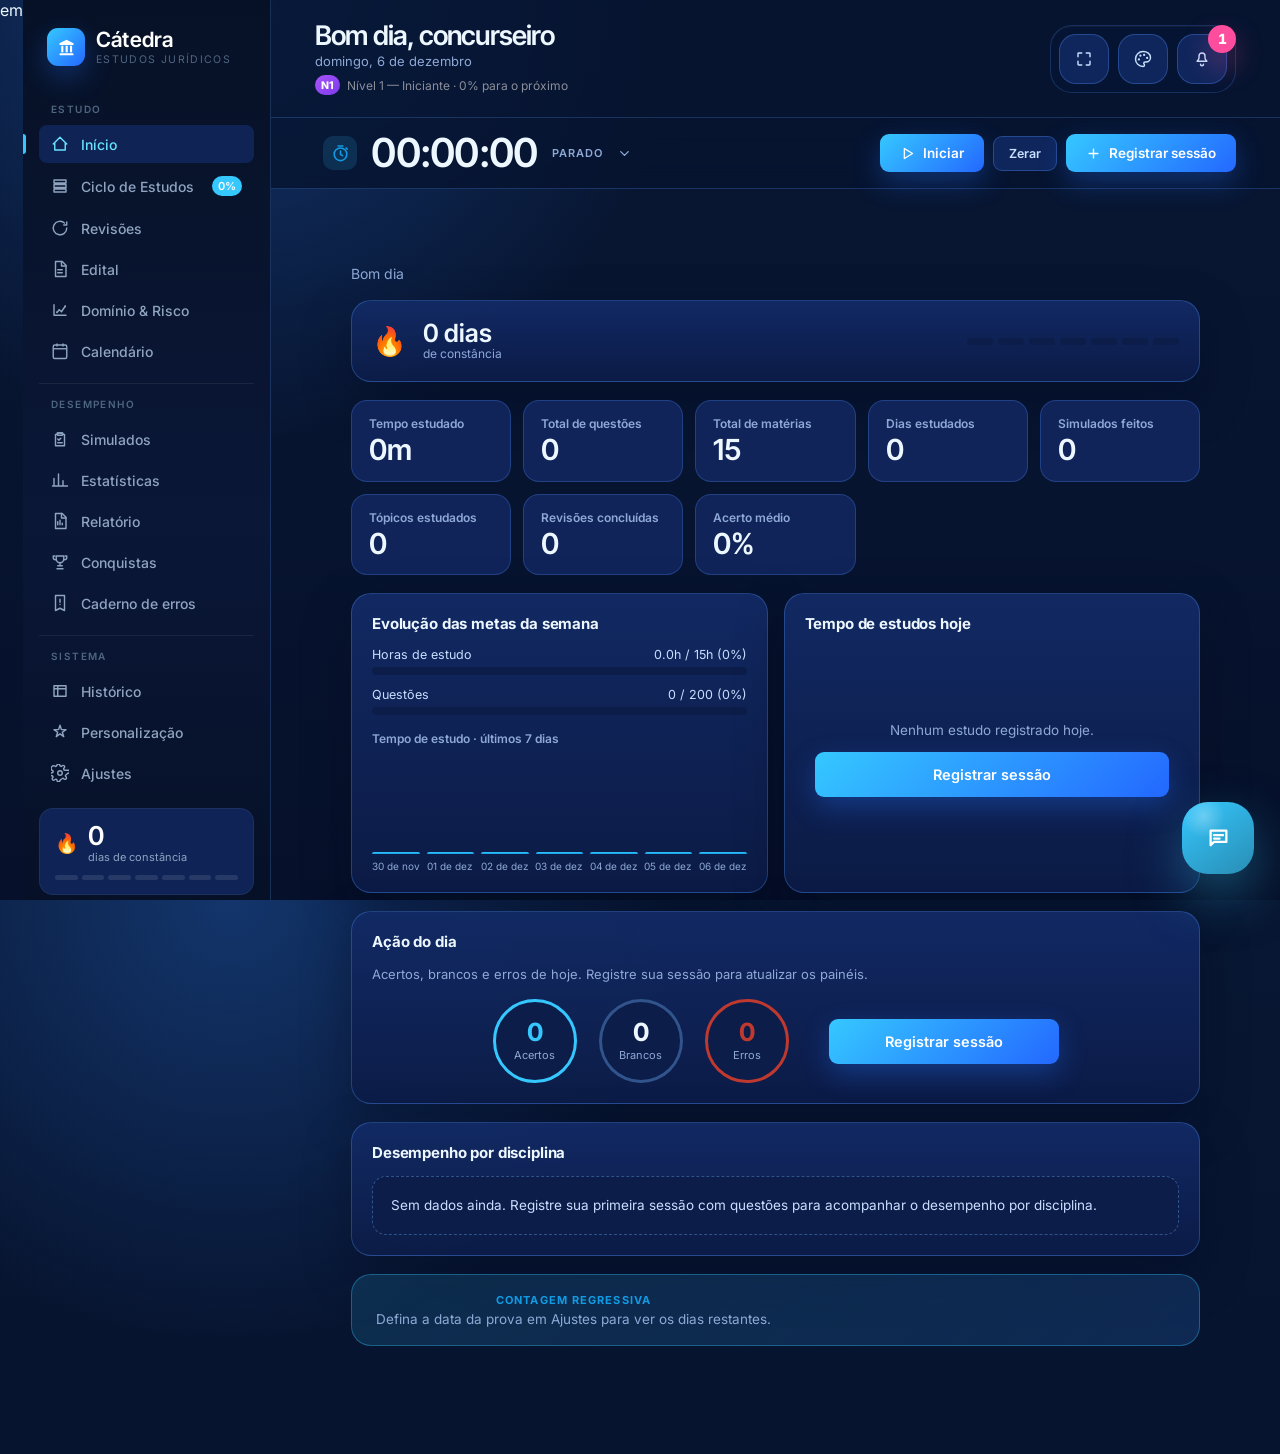
==== Cátedra · Plataforma de Estudos.html @ 549c68e8 "Add files via upload" ====
em<!DOCTYPE html>
<html lang="pt-BR">
<head>
<meta charset="UTF-8">
<meta name="viewport" content="width=device-width, initial-scale=1.0">
<title>Cátedra · Plataforma de Estudos</title>
<link rel="preconnect" href="https://fonts.googleapis.com">
<link rel="preconnect" href="https://fonts.gstatic.com" crossorigin>
<link rel="stylesheet" href="https://fonts.googleapis.com/css2?family=Inter:ital,wght@0,400;0,500;0,600;0,700;1,400&family=Inter+Tight:ital,wght@0,500;0,600;0,700;1,500&display=swap">
  <style>
  /* ===== REDESIGN — paleta esmeralda + sidebar petróleo ===== */
:root{
  --emerald:#0c8a5b; --emerald-d:#0a7049; --emerald-soft:#e6f5ee; --emerald-ring:#bfe6d3;
  --primary:#0c8a5b; --primary-d:#0a7049; --primary-soft:#e6f5ee; --primary-ring:#bfe6d3;
  --accent:#d63384; --accent-soft:#fce4ef;
  --sidebar:#1a2332; --sidebar-2:#1f2c3f; --ink:#1a2332;
  --canvas:#f5f6f3; --surface:#ffffff; --surface-2:#fafaf8;
  --border:#e8e8e2; --border-2:#dcdcd4;
  --text:#14181f; --text-2:#4a5568; --text-3:#718096;
  --on-dark:#e8edf5; --on-dark-2:#8fa4c0; --on-dark-3:#4e6680;
  --sh-sm:0 1px 3px rgba(14,20,30,.06),0 1px 2px rgba(14,20,30,.04);
  --sh-md:0 4px 12px rgba(14,20,30,.07),0 1px 4px rgba(14,20,30,.04);
  --sh-lg:0 8px 30px rgba(14,20,30,.09),0 2px 8px rgba(14,20,30,.05);
  --r:16px; --r-sm:12px; --r-xs:8px;
}
    :root{--emerald:#0c8a5b!important;--emerald-d:#0a7049!important;--emerald-soft:#e6f5ee!important;--emerald-ring:#bfe6d3!important;--sidebar:#1a2332!important;--sidebar-2:#1f2c3f!important;--ink:#1a2332!important;--canvas:#f5f6f3!important;--surface:#ffffff!important;--surface-2:#fafaf8!important;--border:#e8e8e2!important;--border-2:#dcdcd4!important;--text:#14181f!important;--text-2:#4a5568!important;--text-3:#718096!important;--on-dark:#e8edf5!important;--on-dark-2:#8fa4c0!important;--on-dark-3:#4e6680!important;--topbar-bg:rgba(245,246,243,.92)!important;}
body{background:var(--canvas);}
.main{background:var(--canvas);}
.sidebar{background:#1a2332;background-image:radial-gradient(circle at 15% 0%,rgba(12,138,91,.14),transparent 50%);border-right:1px solid rgba(255,255,255,.05);width:252px;}
.topbar{background:rgba(245,246,243,.92);backdrop-filter:blur(16px);border-bottom:1px solid var(--border);padding:18px clamp(20px,3vw,40px);box-shadow:0 1px 0 rgba(0,0,0,.04);}
.greeting h2{font-size:clamp(18px,2.2vw,24px);color:var(--text);letter-spacing:-.02em;}
.greeting p{color:var(--text-3);font-size:12.5px;}
.dash-btn-pri,button[data-open-session],.btn-pri{background:linear-gradient(135deg,#0c8a5b,#0a7049);color:#fff;border:none;box-shadow:0 2px 8px rgba(12,138,91,.30);border-radius:10px;font-weight:600;transition:all .2s;}
.dash-btn-pri:hover,button[data-open-session]:hover{background:linear-gradient(135deg,#0a7049,#086038);box-shadow:0 4px 14px rgba(12,138,91,.40);transform:translateY(-1px);}
.nav-item.active{background:rgba(12,138,91,.18);color:#6ee8b4;}
.nav-item.active::before{background:#0c8a5b;}
.nav-item:hover{background:rgba(12,138,91,.12);color:#6ee8b4;}
.nav-badge{background:#0c8a5b;}
.kpis,.dash-kpis{display:grid;grid-template-columns:repeat(4,1fr);gap:12px;}
.kpi{background:#fff;border:1px solid var(--border);border-radius:14px;padding:18px 18px 16px;box-shadow:var(--sh-sm);transition:box-shadow .2s,transform .2s;position:relative;overflow:hidden;}
.kpi::before{content:'';position:absolute;top:0;left:0;right:0;height:3px;background:linear-gradient(90deg,#0c8a5b,#bfe6d3);border-radius:14px 14px 0 0;}
.kpi:hover{box-shadow:0 6px 20px rgba(14,20,30,.10);transform:translateY(-2px);}
.kpi .kc{color:#0c8a5b;background:#e6f5ee;border-radius:8px;padding:5px;width:30px;height:30px;}
.kpi .kv{font-size:28px;font-weight:700;color:var(--text);font-family:'Inter Tight',serif;line-height:1.1;margin-top:10px;}
.kpi .kl{font-size:11.5px;color:var(--text-3);margin-top:3px;font-weight:500;}
.dash-card{background:#fff;border:1px solid var(--border);border-radius:16px;box-shadow:var(--sh-sm);padding:22px;transition:box-shadow .2s;}
.dash-card:hover{box-shadow:0 4px 16px rgba(14,20,30,.09);}
.dash-h{font-size:14px;font-weight:600;color:var(--text);letter-spacing:-.01em;margin-bottom:14px;}
.dash-streak{background:linear-gradient(135deg,#0c8a5b 0%,#0a7049 100%);border:none;color:#fff;}
.strk-row{color:#fff;align-items:center;}
.strk-n{color:#fff;font-size:26px;font-family:'Inter Tight',serif;font-weight:600;}
.strk-l{color:rgba(255,255,255,.75);font-size:12px;}
.strk-fire{font-size:24px;}
.strk-dots i{background:rgba(255,255,255,.25);height:6px;border-radius:99px;}
.strk-dots i.on{background:#fff;}
.act-circ.ok,.act-circ.ok b{border-color:#0c8a5b;color:#0c8a5b;}
.act-circ.bad,.act-circ.bad b{border-color:#c53030;color:#c53030;}
.act-circ.neu,.act-circ.neu b{border-color:#718096;color:#718096;}
.exam-pill{background:#e6f5ee;color:#0a7049;border:1px solid #bfe6d3;font-weight:600;}
.icon-btn{border-radius:10px;border:1px solid var(--border);transition:all .15s;}
.icon-btn:hover{background:#e6f5ee;border-color:#bfe6d3;color:#0c8a5b;}
.perf-row{padding:12px 0;border-bottom:1px solid #f0f0ec;transition:background .15s;border-radius:8px;}
.perf-row:hover{background:var(--canvas);padding-left:8px;padding-right:8px;}
.perf-risk.ok{color:#0c8a5b;font-weight:600;background:#e6f5ee;padding:3px 8px;border-radius:6px;font-size:12px;}
.perf-risk.bad{color:#c53030;font-weight:600;background:#fff5f5;padding:3px 8px;border-radius:6px;font-size:12px;}
.perf-risk.neu{color:#b7791f;font-weight:600;background:#fffff0;padding:3px 8px;border-radius:6px;font-size:12px;}
.perf-head{font-size:10.5px;letter-spacing:.1em;text-transform:uppercase;color:var(--text-3);font-weight:600;padding:0 0 8px;border-bottom:2px solid var(--border);margin-bottom:4px;}
.dash-countdown{background:linear-gradient(135deg,#e6f5ee,#f0faf4);border:1px solid #bfe6d3;border-radius:16px;padding:20px 24px;}
.cd-days{font-family:'Inter Tight',serif;font-size:40px;font-weight:600;color:#0c8a5b;line-height:1;}
.cd-eyebrow{font-size:10px;letter-spacing:.14em;text-transform:uppercase;color:#0a7049;font-weight:600;}
.cd-lbl{color:var(--text-2);font-size:12px;}
.cd-exam{color:var(--text);font-size:14px;font-weight:600;margin-top:4px;}
.dash-hello h1{display:none;}
.dash-hello p{font-size:13px;color:var(--text-3);margin-bottom:4px;}
.dash-today button,.dash-action button{background:linear-gradient(135deg,#0c8a5b,#0a7049);color:#fff;border:none;border-radius:10px;font-weight:600;box-shadow:0 2px 8px rgba(12,138,91,.28);cursor:pointer;transition:all .2s;}
.dash-today button:hover,.dash-action button:hover{transform:translateY(-1px);box-shadow:0 5px 15px rgba(12,138,91,.38);}
.act-hint{font-size:12.5px;color:var(--text-3);margin-bottom:16px;line-height:1.5;}
.dash-root{display:flex;flex-direction:column;gap:16px;padding:clamp(16px,2.5vw,28px) clamp(16px,3vw,36px) 36px;max-width:1100px;}
.dash-central{display:grid;grid-template-columns:1fr 1fr;gap:16px;}
.brand-mark{background:linear-gradient(145deg,#0c8a5b,#0a7049);box-shadow:0 4px 16px rgba(12,138,91,.40);}
.rev.atrasado{border-left-color:#d97706;}
::selection{background:#bfe6d3;color:#0a7049;}
::-webkit-scrollbar{width:5px;height:5px;}
::-webkit-scrollbar-track{background:transparent;}
::-webkit-scrollbar-thumb{background:#dcdcd4;border-radius:99px;}
::-webkit-scrollbar-thumb:hover{background:#bfe6d3;}
*:focus-visible{outline:2px solid #0c8a5b;outline-offset:2px;}
@media(max-width:720px){.kpis,.dash-kpis{grid-template-columns:repeat(2,1fr);}.dash-central{grid-template-columns:1fr;}}
/* ===== fim do redesign ===== */
    </style>
<style>
  /* fontes carregadas via <link> no <head> (preconnect + display=swap) */
  /* === FIX: contraste de textos secundários (WCAG AA) === */
:root{ --text-3: #6a7079 !important; }
/* === fim do fix === */
  /* === FIX: separadores entre grupos da sidebar === */
.nav-label{
  margin-top: 10px;
  padding-top: 14px;
  border-top: 1px solid rgba(255,255,255,.07);
}
.nav-label:first-child{
  margin-top: 0;
  padding-top: 7px;
  border-top: none;          /* o primeiro grupo não precisa de linha acima */
}
/* === fim do fix === */
  /* === FIX: suavizar tom de "atrasado" (vermelho -> âmbar) === */
.rev.overdue{ border-left-color: var(--amber) !important; }
/* === fim do fix === */
/* === FIX: header responsivo (mobile) === */
@media (max-width: 820px){
  .topbar{ flex-wrap: wrap; gap: 12px; align-items: flex-start; }
  .greeting{ flex: 1 1 auto; min-width: 0; }
}
@media (max-width: 560px){
  .topbar{ padding: 14px 16px; }
  .greeting h2{ font-size: 20px; line-height: 1.15; }
  .greeting p{ font-size: 12px; }
  .topbar-actions{ width: 100%; justify-content: flex-start; gap: 8px; }
  #quick-log{ flex: 1 1 100%; justify-content: center; order: 5; }
}
/* === fim do fix === */
  /* === FIX: cards KPI em telas estreitas === */
@media (max-width: 420px){
  .kpis{ gap: 10px; }
  .kpi{ padding: 14px 14px; }
  .kpi .kv{ font-size: 24px; }            /* número não estoura mais a coluna */
  .kpi .kc{ width: 26px; height: 26px; margin-bottom: 9px; }
}
/* opcional: 1 coluna em telas mínimas, se preferir cards maiores */
@media (max-width: 340px){
  .kpis{ grid-template-columns: 1fr; }
}
/* === fim do fix === */
  /* === FIX: suavizar valores zerados nos cards de resumo === */
  .stat .sv[data-empty="true"], .kpi .kv[data-empty="true"]{ color: var(--text-3); font-weight: 500; }
  /* === fim do fix === */
  :root{
    --ink:#0e1116;
    --sidebar:#11151b;
    --sidebar-2:#171c24;
    --canvas:#f6f7f5;
    --surface:#ffffff;
    --surface-2:#fbfbfa;
    --border:#e9e9e4;
    --border-2:#deded6;
    --text:#16191e;
    --text-2:#5d6470;
    --text-3:#9aa0a8;
    --on-dark:#eef0f2;
    --on-dark-2:#9aa3b0;
    --on-dark-3:#5b6573;
    --emerald:#0c8a5b;
    --emerald-d:#0a7049;
    --emerald-soft:#e6f5ee;
    --emerald-ring:#bfe6d3;
    --brass:#b08433;
    --brass-soft:#f6efe1;
    --amber:#c2790c;
    --amber-soft:#fbf1df;
    --red:#c0392f;
    --red-soft:#fbeceb;
    --purple:#6b4fbb;
    --purple-soft:#efeaf9;
    --topbar-bg:rgba(246,247,245,.82);
    --r:18px;--r-sm:12px;--r-xs:9px;
    --sh-sm:0 1px 2px rgba(16,22,30,.04),0 1px 3px rgba(16,22,30,.05);
    --sh-md:0 2px 6px rgba(16,22,30,.05),0 8px 24px rgba(16,22,30,.06);
    --sh-lg:0 4px 12px rgba(16,22,30,.06),0 18px 48px rgba(16,22,30,.10);
  }
  *{box-sizing:border-box;margin:0;padding:0;}
  html,body{height:100%;}
  body{
    font-family:'Inter',sans-serif;background:var(--canvas);color:var(--text);
    -webkit-font-smoothing:antialiased;text-rendering:optimizeLegibility;
    display:flex;min-height:100vh;transition:background .3s,color .3s;
  }
  .serif{font-family:'Inter Tight',serif;}
  ::selection{background:var(--emerald-ring);}

  /* ====== SIDEBAR ====== */
  .sidebar{
    width:248px;flex-shrink:0;background:var(--sidebar);color:var(--on-dark);
    display:flex;flex-direction:column;padding:22px 16px;position:sticky;top:0;height:100vh;
    background-image:radial-gradient(circle at 20% 0%,rgba(12,138,91,.10),transparent 45%);transition:background .3s;overflow-y:auto;
  }
  .brand{display:flex;align-items:center;gap:11px;padding:6px 8px 22px;}
  .brand-mark{width:38px;height:38px;border-radius:11px;background:linear-gradient(145deg,var(--emerald),var(--emerald-d));
    display:flex;align-items:center;justify-content:center;box-shadow:0 4px 14px rgba(12,138,91,.35);flex-shrink:0;}
  .brand-mark svg{width:21px;height:21px;}
  .brand-txt h1{font-family:'Inter Tight',serif;font-size:21px;font-weight:600;letter-spacing:.01em;line-height:1;color:#fff;}
  .brand-txt p{font-size:10.5px;color:var(--on-dark-3);letter-spacing:.13em;text-transform:uppercase;margin-top:3px;}

  .nav{display:flex;flex-direction:column;gap:3px;margin-top:8px;}
  .nav-label{font-size:10px;letter-spacing:.14em;text-transform:uppercase;color:var(--on-dark-3);padding:14px 12px 7px;font-weight:600;}
  .nav-item{display:flex;align-items:center;gap:12px;padding:10px 12px;border-radius:10px;color:var(--on-dark-2);
    font-size:14px;font-weight:500;cursor:pointer;transition:all .16s;border:none;background:none;font-family:inherit;text-align:left;width:100%;position:relative;}
  .nav-item svg{width:18px;height:18px;stroke-width:1.9;flex-shrink:0;}
  .nav-item:hover{background:var(--sidebar-2);color:var(--on-dark);}
  .nav-item.active{background:var(--sidebar-2);color:#fff;}
  .nav-item.active::before{content:"";position:absolute;left:-16px;top:9px;bottom:9px;width:3px;border-radius:0 3px 3px 0;background:var(--emerald);}
  .nav-badge{margin-left:auto;background:var(--emerald);color:#fff;font-size:11px;font-weight:600;min-width:20px;height:20px;border-radius:99px;display:flex;align-items:center;justify-content:center;padding:0 6px;}

  .side-foot{margin-top:auto;padding-top:16px;}
  .streak-card{background:var(--sidebar-2);border:1px solid rgba(255,255,255,.06);border-radius:14px;padding:14px 15px;}
  .streak-card .row{display:flex;align-items:center;gap:9px;}
  .streak-card .fire{font-size:19px;}
  .streak-card .n{font-family:'Inter Tight',serif;font-size:26px;font-weight:600;line-height:1;color:#fff;}
  .streak-card .lbl{font-size:11px;color:var(--on-dark-2);margin-top:1px;}
  .streak-dots{display:flex;gap:4px;margin-top:11px;}
  .streak-dots i{flex:1;height:5px;border-radius:99px;background:rgba(255,255,255,.10);}
  .streak-dots i.on{background:var(--emerald);}

  /* ====== MAIN ====== */
  .main{flex:1;min-width:0;display:flex;flex-direction:column;}
  .topbar{display:flex;align-items:center;justify-content:space-between;gap:18px;
    padding:22px clamp(20px,3.5vw,44px);position:sticky;top:0;z-index:20;
    background:var(--topbar-bg);backdrop-filter:blur(12px);border-bottom:1px solid var(--border);transition:background .3s;}
  .greeting h2{font-family:'Inter Tight',serif;font-size:clamp(20px,2.6vw,27px);font-weight:600;letter-spacing:-.01em;line-height:1.05;}
  .greeting p{font-size:13px;color:var(--text-3);margin-top:3px;}
  .topbar-actions{display:flex;gap:9px;align-items:center;flex-wrap:wrap;justify-content:flex-end;}
  .exam-pill{font-size:12px;font-weight:600;background:var(--emerald-soft);color:var(--emerald-d);padding:8px 13px;border-radius:99px;border:1px solid var(--emerald-ring);white-space:nowrap;}
  .icon-btn{background:var(--surface);border:1px solid var(--border-2);color:var(--text-2);width:38px;height:38px;border-radius:11px;display:flex;align-items:center;justify-content:center;}
  .icon-btn:hover{color:var(--text);border-color:var(--text-3);}
  .icon-btn svg{width:18px;height:18px;stroke-width:1.9;}
  .menu-btn{display:none;}

  .content{padding:clamp(20px,3.5vw,44px);max-width:1240px;width:100%;}
  .view{display:none;animation:rise .4s cubic-bezier(.2,.7,.3,1);}
  .view.active{display:block;}
  @keyframes rise{from{opacity:0;transform:translateY(10px);}to{opacity:1;transform:none;}}

  /* cards */
  .card{background:var(--surface);border:1px solid var(--border);border-radius:var(--r);padding:22px;box-shadow:var(--sh-sm);transition:background .3s,border-color .3s;}
  .card-h{display:flex;align-items:center;justify-content:space-between;gap:12px;margin-bottom:18px;}
  .card-h h3{font-size:14px;font-weight:600;letter-spacing:-.01em;display:flex;align-items:center;gap:9px;}
  .card-h .ico{width:26px;height:26px;border-radius:8px;background:var(--emerald-soft);color:var(--emerald-d);display:flex;align-items:center;justify-content:center;flex-shrink:0;}
  .card-h .ico svg{width:15px;height:15px;stroke-width:2;}
  .card-h .hint{font-size:12px;color:var(--text-3);}

  .grid{display:grid;gap:16px;}
  .g-hero{grid-template-columns:1.15fr .85fr;}
  .g-2{grid-template-columns:1fr 1fr;}
  .g-3{grid-template-columns:repeat(3,1fr);}
  @media(max-width:880px){.g-hero,.g-2,.g-3{grid-template-columns:1fr;}}

  /* hero stat strip */
  .kpis{display:grid;grid-template-columns:repeat(4,1fr);gap:13px;margin-bottom:16px;}
  @media(max-width:760px){.kpis{grid-template-columns:1fr 1fr;}}
  .kpi{background:var(--surface);border:1px solid var(--border);border-radius:var(--r);padding:18px 19px;box-shadow:var(--sh-sm);position:relative;overflow:hidden;transition:background .3s,border-color .3s;}
  .kpi::after{content:"";position:absolute;right:-22px;top:-22px;width:70px;height:70px;border-radius:50%;background:var(--accent-bg,var(--emerald-soft));opacity:.5;}
  .kpi .kc{width:30px;height:30px;border-radius:9px;display:flex;align-items:center;justify-content:center;margin-bottom:12px;position:relative;z-index:1;}
  .kpi .kc svg{width:16px;height:16px;stroke-width:2;}
  .kpi .kv{font-family:'Inter Tight',serif;font-size:30px;font-weight:600;letter-spacing:-.01em;line-height:1;position:relative;z-index:1;}
  .kpi .kl{font-size:12.5px;color:var(--text-3);margin-top:6px;position:relative;z-index:1;}

  /* countdown */
  .countdown{display:flex;align-items:center;gap:20px;}
  .cd-num{font-family:'Inter Tight',serif;font-size:58px;font-weight:600;line-height:1;letter-spacing:-.02em;color:var(--emerald-d);}
  .cd-meta .l{font-size:11px;text-transform:uppercase;letter-spacing:.08em;color:var(--text-3);}
  .cd-meta .n2{font-size:17px;font-weight:600;margin-top:3px;}
  .cd-meta .d2{font-size:12.5px;color:var(--text-3);margin-top:2px;}

  /* weekly goals */
  .goal{margin-bottom:17px;}
  .goal:last-child{margin-bottom:2px;}
  .goal .gh{display:flex;justify-content:space-between;align-items:baseline;font-size:12.5px;margin-bottom:8px;}
  .goal .gh .gl{color:var(--text-2);font-weight:600;}
  .goal .gh .gv{color:var(--text-3);font-variant-numeric:tabular-nums;}
  .goal .gbar{height:10px;border-radius:99px;background:var(--surface-2);border:1px solid var(--border);overflow:hidden;}
  .goal .gbar i{display:block;height:100%;border-radius:99px;transition:width .6s cubic-bezier(.3,.8,.3,1);}

  /* heatmap */
  .heatmap{display:flex;flex-wrap:wrap;gap:4px;}
  .heatmap i{width:14px;height:14px;border-radius:3px;border:1px solid var(--border);display:block;}
  .heat-legend{display:flex;align-items:center;gap:6px;justify-content:flex-end;margin-top:13px;font-size:11px;color:var(--text-3);}
  .heat-legend i{width:12px;height:12px;border-radius:3px;border:1px solid var(--border);display:inline-block;}

  /* progress ring */
  .ring-card{display:flex;flex-direction:column;align-items:center;justify-content:center;text-align:center;}
  .ring-wrap{position:relative;width:168px;height:168px;margin:6px 0 4px;}
  .ring-wrap svg{transform:rotate(-90deg);}
  .ring-bg{stroke:var(--border-2);}
  .ring-fg{stroke:url(#ringgrad);stroke-linecap:round;transition:stroke-dashoffset .7s cubic-bezier(.3,.8,.3,1);}
  .ring-mid{position:absolute;inset:0;display:flex;flex-direction:column;align-items:center;justify-content:center;}
  .ring-mid .big{font-family:'Inter Tight',serif;font-size:42px;font-weight:600;line-height:1;letter-spacing:-.02em;}
  .ring-mid .sm{font-size:11.5px;color:var(--text-3);text-transform:uppercase;letter-spacing:.08em;margin-top:4px;}
  .ring-cap{font-size:13px;color:var(--text-2);margin-top:4px;}
  .ring-cap b{color:var(--emerald-d);font-weight:600;}

  /* mini blocks (dashboard) */
  .mini-blk{display:flex;align-items:center;gap:11px;padding:10px 0;border-bottom:1px solid var(--border);}
  .mini-blk:last-child{border-bottom:none;}
  .mini-dot{width:22px;height:22px;border-radius:7px;border:1.6px solid var(--border-2);flex-shrink:0;display:flex;align-items:center;justify-content:center;cursor:pointer;transition:all .16s;}
  .mini-dot.on{background:var(--emerald);border-color:var(--emerald);}
  .mini-dot svg{width:11px;height:11px;stroke:#fff;stroke-width:3;fill:none;stroke-dasharray:18;stroke-dashoffset:18;transition:stroke-dashoffset .25s;}
  .mini-dot.on svg{stroke-dashoffset:0;}
  .mini-tx{flex:1;min-width:0;}
  .mini-tx .t{font-size:13.5px;font-weight:600;}
  .mini-blk.on .mini-tx .t{color:var(--text-3);text-decoration:line-through;}
  .mini-tx .s{font-size:11.5px;color:var(--text-3);}
  .mini-tag{font-size:10px;font-weight:600;color:var(--text-3);background:var(--surface-2);border:1px solid var(--border);padding:2px 8px;border-radius:99px;flex-shrink:0;}

  /* week selector */
  .week{display:flex;gap:7px;margin-bottom:18px;}
  .day{flex:1;border:1px solid var(--border);background:var(--surface);border-radius:var(--r-sm);padding:13px 6px 10px;cursor:pointer;transition:all .18s;text-align:center;position:relative;box-shadow:var(--sh-sm);}
  .day:hover{border-color:var(--border-2);transform:translateY(-2px);box-shadow:var(--sh-md);}
  .day.active{background:var(--ink);border-color:var(--ink);box-shadow:var(--sh-md);}
  .day.active .dn{color:#fff;}.day.active .dd{color:rgba(255,255,255,.55);}
  .dn{font-size:13px;font-weight:700;}
  .dd{font-size:10px;color:var(--text-3);margin-top:2px;font-weight:500;}
  .dbar{height:3px;border-radius:99px;background:var(--border);margin-top:9px;overflow:hidden;}
  .dbar i{display:block;height:100%;width:0;background:var(--emerald);transition:width .5s;}
  .day.active .dbar{background:rgba(255,255,255,.2);}
  .day.done::after{content:"";position:absolute;top:8px;right:8px;width:6px;height:6px;border-radius:99px;background:var(--emerald);}

  /* full blocks */
  .blk{display:flex;align-items:center;gap:14px;background:var(--surface);border:1px solid var(--border);border-radius:var(--r-sm);padding:15px 18px;margin-bottom:9px;cursor:pointer;transition:all .18s;box-shadow:var(--sh-sm);}
  .blk:hover{border-color:var(--border-2);transform:translateX(3px);}
  .blk.on{background:var(--emerald-soft);border-color:var(--emerald-ring);}
  .blk.feat{border-color:var(--emerald);box-shadow:0 0 0 1px var(--emerald),var(--sh-sm);}
  .blk.feat.on{box-shadow:var(--sh-sm);border-color:var(--emerald-ring);}
  .cbox{flex-shrink:0;width:24px;height:24px;border-radius:8px;border:1.7px solid var(--border-2);background:var(--canvas);display:flex;align-items:center;justify-content:center;transition:all .18s;}
  .blk.on .cbox{background:var(--emerald);border-color:var(--emerald);}
  .cbox svg{width:13px;height:13px;stroke:#fff;stroke-width:3;fill:none;stroke-linecap:round;stroke-linejoin:round;stroke-dasharray:18;stroke-dashoffset:18;transition:stroke-dashoffset .25s;}
  .blk.on .cbox svg{stroke-dashoffset:0;}
  .blk-m{flex:1;min-width:0;}
  .blk-top{display:flex;align-items:center;gap:8px;}
  .blk-tag{font-size:10.5px;font-weight:600;color:var(--text-3);letter-spacing:.02em;}
  .blk-badge{font-size:9.5px;font-weight:700;color:var(--emerald-d);background:var(--emerald-soft);padding:2px 7px;border-radius:6px;letter-spacing:.03em;text-transform:uppercase;}
  .blk-t{font-size:15px;font-weight:600;letter-spacing:-.01em;margin-top:2px;}
  .blk.on .blk-t{color:var(--emerald-d);}
  .blk-d{font-size:12.5px;color:var(--text-3);margin-top:1px;}

  .sec-label{display:flex;align-items:center;gap:11px;margin:22px 2px 13px;}
  .sec-label span{font-size:11px;font-weight:700;color:var(--text-3);text-transform:uppercase;letter-spacing:.1em;}
  .sec-label .rule{flex:1;height:1px;background:var(--border);}

  /* timer */
  .timer-display{font-family:'Inter Tight',serif;font-size:clamp(48px,8vw,76px);font-weight:500;letter-spacing:-.02em;line-height:1;font-variant-numeric:tabular-nums;text-align:center;margin:8px 0 4px;}
  .timer-state{text-align:center;font-size:12px;color:var(--text-3);text-transform:uppercase;letter-spacing:.1em;margin-bottom:22px;}
  .timer-btns{display:flex;gap:10px;justify-content:center;}

  /* form */
  .form-grid{display:grid;grid-template-columns:1fr 1fr;gap:13px;}
  @media(max-width:560px){.form-grid{grid-template-columns:1fr;}}
  .field label{display:block;font-size:11px;font-weight:600;color:var(--text-3);margin-bottom:6px;text-transform:uppercase;letter-spacing:.05em;}
  .field input,.field select{width:100%;font-family:inherit;font-size:14px;color:var(--text);background:var(--surface-2);border:1px solid var(--border-2);border-radius:10px;padding:11px 13px;transition:all .16s;}
  .field input:focus,.field select:focus{outline:none;border-color:var(--emerald);background:var(--surface);box-shadow:0 0 0 3px var(--emerald-soft);}

  /* buttons */
  button{font-family:inherit;cursor:pointer;transition:all .16s;font-weight:600;}
  .btn{background:var(--emerald);color:#fff;border:none;padding:11px 20px;border-radius:11px;font-size:13.5px;box-shadow:0 2px 8px rgba(12,138,91,.25);display:inline-flex;align-items:center;gap:8px;}
  .btn:hover{background:var(--emerald-d);transform:translateY(-1px);box-shadow:0 4px 14px rgba(12,138,91,.32);}
  .btn:disabled{background:var(--border-2);color:var(--text-3);cursor:not-allowed;box-shadow:none;transform:none;}
  .btn svg{width:15px;height:15px;stroke-width:2.2;}
  .btn-ghost{background:var(--surface);color:var(--text-2);border:1px solid var(--border-2);padding:11px 18px;border-radius:11px;font-size:13.5px;}
  .btn-ghost:hover{color:var(--text);border-color:var(--text-3);background:var(--surface-2);}
  .btn-dark{background:var(--ink);color:#fff;border:none;padding:11px 20px;border-radius:11px;font-size:13.5px;}
  .btn-dark:hover{transform:translateY(-1px);box-shadow:var(--sh-md);}
  .btn-sm{padding:9px 15px;font-size:12.5px;}

  /* revisions */
  .rev{display:flex;align-items:center;gap:14px;background:var(--surface);border:1px solid var(--border);border-radius:var(--r-sm);padding:14px 17px;margin-bottom:9px;box-shadow:var(--sh-sm);transition:all .16s;}
  .rev.overdue{border-left:3px solid var(--red);}
  .rev.today{border-left:3px solid var(--amber);}
  .rev.done{opacity:.45;}
  .rev-m{flex:1;min-width:0;}
  .rev-t{font-size:14px;font-weight:600;}
  .rev-s{font-size:12px;color:var(--text-3);margin-top:1px;}
  .chip{font-size:10px;font-weight:700;padding:3px 9px;border-radius:99px;flex-shrink:0;text-transform:uppercase;letter-spacing:.04em;}
  .chip.red{background:var(--red-soft);color:var(--red);}
  .chip.amber{background:var(--amber-soft);color:var(--amber);}
  .chip.gray{background:var(--surface-2);color:var(--text-3);border:1px solid var(--border);}
  .rev .do{background:var(--emerald);color:#fff;border:none;border-radius:9px;padding:8px 14px;font-size:12.5px;flex-shrink:0;}
  .rev .do:hover{background:var(--emerald-d);}

  /* charts */
  .barrow{display:flex;align-items:center;gap:12px;margin-bottom:11px;}
  .barrow .bl{font-size:12.5px;color:var(--text-2);width:135px;flex-shrink:0;white-space:nowrap;overflow:hidden;text-overflow:ellipsis;}
  .barrow .bt{flex:1;height:24px;background:var(--surface-2);border-radius:7px;overflow:hidden;border:1px solid var(--border);}
  .barrow .bt i{display:block;height:100%;border-radius:7px;transition:width .6s cubic-bezier(.3,.8,.3,1);}
  .barrow .bv{font-size:12.5px;font-weight:600;color:var(--text-2);width:58px;text-align:right;flex-shrink:0;font-variant-numeric:tabular-nums;}
  .area-chart{width:100%;height:170px;}

  /* table */
  .htable{width:100%;border-collapse:collapse;font-size:13px;}
  .htable th{text-align:left;font-size:10.5px;font-weight:600;color:var(--text-3);text-transform:uppercase;letter-spacing:.05em;padding:10px 12px;border-bottom:1px solid var(--border-2);}
  .htable td{padding:12px;border-bottom:1px solid var(--border);color:var(--text-2);}
  .htable tr:hover td{background:var(--surface-2);}
  .htable .del{color:var(--red);cursor:pointer;font-weight:600;font-size:12px;border:none;background:none;}
  .htable .num{font-variant-numeric:tabular-nums;}
  .htable .muted td{opacity:.5;}
  .pill-cat{font-size:11px;font-weight:600;padding:2px 9px;border-radius:99px;}

  /* edit mode */
  .edit-row{display:flex;align-items:center;gap:11px;background:var(--surface);border:1px dashed var(--border-2);border-radius:var(--r-sm);padding:11px 14px;margin-bottom:9px;animation:rise .25s ease;}
  .edit-row .ef{flex:1;display:flex;flex-direction:column;gap:6px;min-width:0;}
  .edit-row input{font-family:inherit;border:1px solid transparent;background:var(--surface-2);border-radius:8px;padding:8px 10px;font-size:14px;color:var(--text);transition:all .15s;width:100%;}
  .edit-row input:focus{outline:none;border-color:var(--emerald);background:var(--surface);box-shadow:0 0 0 3px var(--emerald-soft);}
  .edit-row .et{font-weight:600;}
  .edit-row .ed{font-size:12.5px;color:var(--text-2);}
  .edit-row .grip{color:var(--text-3);flex-shrink:0;font-size:15px;cursor:default;}
  .rm-blk{flex-shrink:0;width:32px;height:32px;border-radius:8px;border:1px solid var(--border-2);background:var(--surface);color:var(--red);font-size:14px;display:flex;align-items:center;justify-content:center;}
  .rm-blk:hover{background:var(--red-soft);border-color:var(--red);}
  .add-blk{width:100%;border:1px dashed var(--border-2);background:var(--surface-2);color:var(--text-2);border-radius:var(--r-sm);padding:12px;font-size:13px;margin-bottom:9px;transition:all .15s;display:flex;align-items:center;justify-content:center;gap:7px;}
  .add-blk:hover{border-color:var(--emerald);color:var(--emerald-d);background:var(--emerald-soft);}
  .btn-ghost.editing{border-color:var(--emerald);color:var(--emerald-d);background:var(--emerald-soft);}
  .edit-note{font-size:12px;color:var(--text-3);margin:2px 2px 12px;display:flex;align-items:center;gap:7px;}

  /* fila rotativa */
  .q-item{display:flex;align-items:center;gap:12px;background:var(--surface-2);border:1px dashed var(--border-2);border-radius:var(--r-sm);padding:10px 15px;margin-bottom:7px;opacity:.88;transition:all .18s;animation:rise .25s ease;}
  .q-item.next{border-style:solid;border-color:var(--emerald);background:var(--emerald-soft);opacity:1;}
  .q-num{width:22px;height:22px;border-radius:50%;background:var(--surface);border:1px solid var(--border-2);font-size:11px;font-weight:700;color:var(--text-3);display:flex;align-items:center;justify-content:center;flex-shrink:0;}
  .q-item.next .q-num{background:var(--emerald);color:#fff;border-color:var(--emerald);}
  .q-tx{min-width:0;flex:1;}
  .q-tx .t{font-size:13.5px;font-weight:600;color:var(--text);}
  .q-tx .s{font-size:11px;color:var(--text-3);margin-top:1px;}
  .q-chip{flex-shrink:0;font-size:9.5px;font-weight:700;text-transform:uppercase;letter-spacing:.04em;color:var(--emerald-d);background:var(--surface);border:1px solid var(--emerald);padding:2px 8px;border-radius:99px;}
  .q-mv{flex-shrink:0;width:26px;height:26px;border-radius:7px;border:1px solid var(--border-2);background:var(--surface);color:var(--text-2);font-size:12px;display:flex;align-items:center;justify-content:center;cursor:pointer;}
  .q-mv:hover{border-color:var(--emerald);color:var(--emerald-d);}
  .dt-item{display:flex;align-items:center;gap:11px;padding:8px 4px;border-bottom:1px solid var(--border);font-size:13px;color:var(--text-3);}
  .dt-item:last-child{border-bottom:none;}
  .dt-item .t{text-decoration:line-through;flex:1;min-width:0;}
  .dt-undo{flex-shrink:0;font-size:11px;font-weight:600;color:var(--text-2);background:var(--surface-2);border:1px solid var(--border-2);border-radius:7px;padding:3px 9px;cursor:pointer;}
  .dt-undo:hover{border-color:var(--amber);color:var(--amber);}
  .rot-toggle{flex-shrink:0;font-size:10px;font-weight:700;letter-spacing:.03em;border-radius:7px;padding:5px 8px;border:1px solid var(--border-2);background:var(--surface);color:var(--text-3);cursor:pointer;}
  .rot-toggle.on{border-color:var(--emerald);color:var(--emerald-d);background:var(--emerald-soft);}
  .blk.rot-out{opacity:0;transform:translateX(26px);transition:all .45s ease;}
  /* subchecks por tarefa */
  .blk-subs{margin-top:9px;display:flex;flex-direction:column;gap:3px;}
  .sub-chk{display:flex;align-items:center;gap:8px;font-size:12.5px;color:var(--text-2);cursor:pointer;padding:2px 0;}
  .sub-chk input{accent-color:var(--emerald);width:14px;height:14px;cursor:pointer;flex-shrink:0;margin:0;}
  .sub-chk.on span{text-decoration:line-through;color:var(--text-3);}
  .blk-sub-prog{font-size:10px;font-weight:700;color:var(--text-3);text-transform:uppercase;letter-spacing:.06em;margin-top:3px;}
  /* anotação por tarefa */
  .blk-extra{margin-top:8px;display:flex;gap:7px;align-items:center;}
  .blk-note-btn{font-size:11px;font-weight:600;color:var(--text-3);background:var(--surface-2);border:1px solid var(--border-2);border-radius:7px;padding:4px 9px;cursor:pointer;}
  .blk-note-btn.has{color:var(--emerald-d);border-color:var(--emerald);background:var(--emerald-soft);}
  .blk-note{margin-top:8px;}
  .blk-note textarea{width:100%;min-height:62px;font-family:inherit;font-size:12.5px;color:var(--text);background:var(--surface-2);border:1px solid var(--border-2);border-radius:9px;padding:9px 10px;resize:vertical;}
  .blk-note textarea:focus{outline:none;border-color:var(--emerald);box-shadow:0 0 0 3px var(--emerald-soft);}
  .blk-note-actions{display:flex;gap:7px;flex-wrap:wrap;margin-top:7px;}
  .blk-note-actions button{font-size:11px;font-weight:600;border-radius:7px;padding:5px 10px;border:1px solid var(--border-2);background:var(--surface);color:var(--text-2);cursor:pointer;}
  .blk-note-actions button:hover{border-color:var(--emerald);color:var(--emerald-d);}
  .edit-row input.inv{border-color:var(--red)!important;box-shadow:0 0 0 3px var(--red-soft)!important;}
  /* cadastro inteligente */
  .atv-days{display:flex;gap:6px;flex-wrap:wrap;}
  .day-tgl{width:44px;padding:7px 0;border-radius:8px;border:1px solid var(--border-2);background:var(--surface);color:var(--text-2);font-size:11.5px;font-weight:600;cursor:pointer;text-align:center;}
  .day-tgl.on{border-color:var(--emerald);background:var(--emerald-soft);color:var(--emerald-d);}
  .blk-badge.pri-high{color:var(--red);background:var(--red-soft);}
  .blk-badge.pri-medium{color:var(--amber);background:var(--amber-soft);}
  .blk-badge.pri-low{color:var(--text-3);background:var(--surface-2);}
  .field select,.field textarea{width:100%;font-family:inherit;font-size:13.5px;color:var(--text);background:var(--surface-2);border:1px solid var(--border-2);border-radius:8px;padding:9px 10px;}
  /* ===== layout Fase 1 · "Hoje" ===== */
  .hoje-head{display:flex;align-items:flex-end;justify-content:space-between;gap:20px;margin-bottom:18px;flex-wrap:wrap;}
  .hoje-title{font-size:30px;font-weight:700;letter-spacing:-.03em;line-height:1;}
  .hoje-date{font-size:13px;color:var(--text-3);margin-top:5px;text-transform:capitalize;}
  .hoje-prog{flex:1;max-width:320px;min-width:200px;}
  .hoje-count{font-size:13px;font-weight:600;color:var(--text-2);margin-bottom:6px;text-align:right;}
  .hoje-bar{height:7px;border-radius:99px;background:var(--surface-2);border:1px solid var(--border);overflow:hidden;}
  .hoje-bar i{display:block;height:100%;background:var(--emerald);border-radius:99px;transition:width .35s ease;}
  .hoje-pct{display:block;text-align:right;margin-top:5px;}
  .cycle-now{position:relative;margin-bottom:4px;}
  .cycle-now-tag{position:absolute;top:-8px;left:14px;z-index:1;font-size:9.5px;font-weight:800;letter-spacing:.09em;color:#fff;background:var(--emerald);padding:2px 9px;border-radius:99px;}
  .cycle-now .blk{border:1.5px solid var(--emerald)!important;padding-top:20px;}
  .cycle-next{display:flex;align-items:center;gap:10px;padding:10px 15px;margin-bottom:10px;border:1px dashed var(--border-2);border-radius:var(--r-sm);background:var(--surface-2);}
  .cycle-next .nx-lab{font-size:9.5px;font-weight:800;letter-spacing:.09em;text-transform:uppercase;color:var(--text-3);flex-shrink:0;}
  .cycle-next .nx-t{font-size:13px;font-weight:600;color:var(--text-2);min-width:0;}
  .cycle-done-btn{width:100%;justify-content:center;padding:13px!important;font-size:14px!important;margin-bottom:12px;}
  .q-details{margin-bottom:10px;}
  .q-details summary{cursor:pointer;font-size:12px;font-weight:700;color:var(--text-3);text-transform:uppercase;letter-spacing:.07em;padding:8px 2px;list-style:none;}
  .q-details summary::before{content:'▸ ';}
  .q-details[open] summary::before{content:'▾ ';}
  /* fase 2 · edital verticalizado */
  .cfg-tgl{display:flex;align-items:center;gap:8px;font-size:13px;font-weight:600;color:var(--text-2);cursor:pointer;}
  .cfg-tgl input{accent-color:var(--emerald);width:15px;height:15px;cursor:pointer;}
  .st-chip{flex-shrink:0;font-size:10px;font-weight:700;text-transform:uppercase;letter-spacing:.04em;border:none;border-radius:99px;padding:3px 10px;cursor:pointer;}
  .ted{flex-shrink:0;border:none;background:none;cursor:pointer;font-size:13px;opacity:.55;}
  .ted:hover{opacity:1;}
  .topic-edit-panel{flex-basis:100%;display:flex;gap:8px;flex-wrap:wrap;padding:8px 0 4px 26px;}
  .topic-edit-panel input{flex:1;min-width:180px;border:1px solid var(--border-2);border-radius:7px;padding:6px 9px;font-size:12.5px;background:var(--surface-2);color:var(--text);font-family:inherit;}
  .blk-edmeta{margin-top:6px;font-size:11.5px;color:var(--text-3);display:flex;align-items:center;gap:5px;flex-wrap:wrap;}
  .blk-edmeta b{color:var(--text-2);font-weight:600;}
  .empty{text-align:center;padding:34px;color:var(--text-3);font-size:13px;}
  .tip{display:flex;gap:13px;background:linear-gradient(135deg,var(--emerald-soft),var(--surface-2));border:1px solid var(--emerald-ring);border-radius:var(--r-sm);padding:16px 18px;margin-top:16px;}
  .tip .d{width:5px;border-radius:99px;background:var(--emerald);flex-shrink:0;}
  .tip p{font-size:13px;color:var(--text-2);line-height:1.55;}
  .tip b{color:var(--text);font-weight:600;}

  /* theme picker */
  .theme-grid{display:grid;grid-template-columns:repeat(auto-fill,minmax(150px,1fr));gap:12px;}
  @media(max-width:520px){.theme-grid{grid-template-columns:1fr 1fr;}}
  .theme-card{border:1.5px solid var(--border-2);border-radius:var(--r-sm);padding:14px;cursor:pointer;transition:all .16s;background:var(--surface);text-align:left;font-family:inherit;}
  .theme-card:hover{border-color:var(--text-3);transform:translateY(-2px);}
  .theme-card.sel{border-color:var(--emerald);box-shadow:0 0 0 3px var(--emerald-soft);}
  .theme-sw{display:flex;gap:6px;margin-bottom:10px;}
  .theme-sw i{width:30px;height:30px;border-radius:8px;border:1px solid rgba(0,0,0,.10);}
  .theme-card .tn{font-size:13.5px;font-weight:600;color:var(--text);display:flex;align-items:center;gap:7px;}
  .theme-card .td{font-size:11.5px;color:var(--text-3);margin-top:2px;}
  .theme-card .selmark{margin-left:auto;color:var(--emerald);font-size:13px;}

  /* abas do edital por matéria */
  .ed-tabs{display:flex;gap:8px;flex-wrap:wrap;margin:0 0 16px;}
  .ed-tab{display:flex;align-items:center;gap:8px;border:1px solid var(--border-2);background:var(--surface);color:var(--text-2);border-radius:999px;padding:9px 13px;font-size:12.5px;box-shadow:var(--sh-sm);}
  .ed-tab:hover{color:var(--text);border-color:var(--text-3);background:var(--surface-2);transform:translateY(-1px);}
  .ed-tab.active{background:var(--ink);border-color:var(--ink);color:#fff;}
  .ed-tab-dot{width:9px;height:9px;border-radius:3px;flex-shrink:0;background:var(--emerald);}
  .ed-tab-count{font-size:10.5px;font-weight:700;background:var(--surface-2);border:1px solid var(--border);color:var(--text-3);padding:2px 7px;border-radius:99px;}
  .ed-tab.active .ed-tab-count{background:rgba(255,255,255,.13);border-color:rgba(255,255,255,.18);color:rgba(255,255,255,.82);}
  .ed-tab-panel{animation:rise .25s cubic-bezier(.2,.7,.3,1);}
  @media(max-width:560px){
    .ed-tabs{gap:6px;}
    .ed-tab{width:100%;justify-content:flex-start;}
    .ed-tab-count{margin-left:auto;}
  }
  /* edital */
  .field textarea{width:100%;font-family:inherit;font-size:14px;color:var(--text);background:var(--surface-2);border:1px solid var(--border-2);border-radius:10px;padding:11px 13px;transition:all .16s;resize:vertical;line-height:1.5;}
  .field textarea:focus{outline:none;border-color:var(--emerald);background:var(--surface);box-shadow:0 0 0 3px var(--emerald-soft);}
  .topic{display:flex;align-items:center;gap:11px;padding:10px 0;border-bottom:1px solid var(--border);}
  .topic:last-child{border-bottom:none;}
  .tdot{width:22px;height:22px;border-radius:7px;border:1.6px solid var(--border-2);flex-shrink:0;display:flex;align-items:center;justify-content:center;cursor:pointer;transition:all .16s;}
  .tdot.on{background:var(--emerald);border-color:var(--emerald);}
  .tdot svg{width:11px;height:11px;stroke:#fff;stroke-width:3;fill:none;stroke-dasharray:18;stroke-dashoffset:18;transition:stroke-dashoffset .25s;}
  .tdot.on svg{stroke-dashoffset:0;}
  .topic .tt{flex:1;min-width:0;font-size:13.5px;font-weight:500;}
  .topic.on .tt{color:var(--text-3);text-decoration:line-through;}
  .topic .trm{flex-shrink:0;width:28px;height:28px;border-radius:7px;border:1px solid transparent;background:none;color:var(--text-3);font-size:13px;opacity:0;transition:all .15s;}
  .topic:hover .trm{opacity:1;}
  .topic .trm:hover{color:var(--red);background:var(--red-soft);}

  /* resumo geral + relatório */
  .stat-grid{display:grid;grid-template-columns:repeat(4,1fr);gap:1px;background:var(--border);border-radius:var(--r-sm);overflow:hidden;border:1px solid var(--border);}
  @media(max-width:760px){.stat-grid{grid-template-columns:repeat(2,1fr);}}
  .stat{background:var(--surface);padding:15px 16px;}
  .stat .sv{font-family:'Inter Tight',serif;font-size:23px;font-weight:600;line-height:1;letter-spacing:-.01em;}
  .stat .sl{font-size:11.5px;color:var(--text-3);margin-top:6px;}
  .today-clock{display:flex;align-items:center;gap:14px;background:linear-gradient(135deg,var(--emerald-soft),var(--surface-2));border:1px solid var(--emerald-ring);border-radius:var(--r-sm);padding:14px 18px;margin-top:16px;}
  .today-clock svg{width:24px;height:24px;stroke:var(--emerald-d);stroke-width:1.9;fill:none;flex-shrink:0;}
  .today-clock .tcn{font-family:'Inter Tight',serif;font-size:30px;font-weight:600;color:var(--emerald-d);font-variant-numeric:tabular-nums;line-height:1;}
  .today-clock .tcl{font-size:12.5px;color:var(--text-2);margin-top:2px;}
  .hist-filter select{font-family:inherit;font-size:12.5px;color:var(--text);background:var(--surface-2);border:1px solid var(--border-2);border-radius:8px;padding:6px 10px;}
  .htable td.note{color:var(--text-3);font-size:12px;max-width:200px;white-space:normal;}

  /* tabelas editáveis (planejamento) */
  .htable input.ti,.htable select.ts{font-family:inherit;font-size:12.5px;color:var(--text);background:var(--surface-2);border:1px solid var(--border-2);border-radius:7px;padding:5px 7px;width:64px;}
  .htable select.ts{width:auto;max-width:160px;}
  .htable input.ti:focus,.htable select.ts:focus{outline:none;border-color:var(--emerald);background:var(--surface);box-shadow:0 0 0 2px var(--emerald-soft);}
  .htable .del{white-space:nowrap;}

  /* disciplinas + polimento */
  .disc-row{display:flex;align-items:center;gap:10px;padding:8px 0;border-bottom:1px solid var(--border);}
  .disc-row:last-child{border-bottom:none;}
  .disc-row .disc-color{width:36px;height:30px;border:1px solid var(--border-2);border-radius:8px;background:none;cursor:pointer;padding:2px;flex-shrink:0;}
  .disc-row .disc-name{flex:1;min-width:0;font-size:14px;font-weight:500;color:var(--text);}
  .ddot{display:inline-block;width:9px;height:9px;border-radius:3px;margin-right:8px;vertical-align:middle;}
  .kpi{transition:transform .18s,box-shadow .18s;}
  .kpi:hover{transform:translateY(-3px);box-shadow:var(--sh-lg);}
  .card{transition:background .3s,border-color .3s,box-shadow .2s;}
  .blk-badge{transition:all .15s;}

  /* modo foco + impressão */
  #focus-mode{position:fixed;inset:0;z-index:200;background:radial-gradient(circle at 50% 28%,#16202b,#0a0e14 72%);color:#eef0f2;display:none;align-items:center;justify-content:center;text-align:center;}
  #focus-mode.on{display:flex;}
  .fm-exit{position:absolute;top:22px;right:22px;background:rgba(255,255,255,.08);border:1px solid rgba(255,255,255,.16);color:#cdd3da;padding:9px 16px;border-radius:99px;font-size:13px;}
  .fm-exit:hover{background:rgba(255,255,255,.16);}
  .fm-inner{max-width:680px;width:90%;padding:20px;}
  .fm-label{font-size:12px;letter-spacing:.18em;text-transform:uppercase;color:#7c8794;margin-bottom:18px;}
  .fm-task{width:100%;background:transparent;border:none;border-bottom:1px solid rgba(255,255,255,.16);color:#fff;font-family:'Inter Tight',serif;font-size:22px;text-align:center;padding:8px 0;margin-bottom:28px;}
  .fm-task:focus{outline:none;border-color:var(--emerald);}
  .fm-task::placeholder{color:#566370;}
  .fm-time{font-family:'Inter Tight',serif;font-size:clamp(64px,16vw,140px);font-weight:500;line-height:1;letter-spacing:-.02em;font-variant-numeric:tabular-nums;color:#fff;}
  .fm-state{font-size:13px;letter-spacing:.12em;text-transform:uppercase;color:#7c8794;margin:14px 0 30px;}
  .fm-btns{display:flex;gap:12px;justify-content:center;}
  #focus-mode .btn-ghost{background:rgba(255,255,255,.06);color:#cdd3da;border:1px solid rgba(255,255,255,.18);}
  #focus-mode .btn-ghost:hover{background:rgba(255,255,255,.12);color:#fff;}
  .fm-modes{display:inline-flex;gap:4px;background:rgba(255,255,255,.06);border:1px solid rgba(255,255,255,.12);padding:4px;border-radius:99px;margin-bottom:24px;}
  .fm-mode{background:none;border:none;color:#9aa3b0;font-size:13px;font-weight:600;padding:7px 18px;border-radius:99px;letter-spacing:.02em;transition:all .18s;}
  .fm-mode:hover{color:#eef0f2;}
  .fm-mode.active{background:rgba(255,255,255,.14);color:#fff;}
  .fm-presets{display:flex;gap:8px;justify-content:center;flex-wrap:wrap;margin-bottom:18px;}
  .fm-preset{background:rgba(255,255,255,.05);border:1px solid rgba(255,255,255,.14);color:#cdd3da;font-size:13px;font-weight:600;padding:8px 16px;border-radius:10px;transition:all .16s;}
  .fm-preset:hover{background:rgba(255,255,255,.12);color:#fff;}
  .fm-preset.active{background:var(--emerald);border-color:var(--emerald);color:#fff;box-shadow:0 4px 14px rgba(12,138,91,.4);}
  .fm-custom{display:flex;gap:18px;justify-content:center;margin-bottom:18px;color:#9aa3b0;font-size:13px;}
  .fm-custom label{display:inline-flex;align-items:center;gap:8px;}
  .fm-custom input{width:64px;background:rgba(255,255,255,.06);border:1px solid rgba(255,255,255,.18);color:#fff;border-radius:8px;padding:7px 9px;font-family:inherit;font-size:14px;text-align:center;}
  .fm-custom input:focus{outline:none;border-color:var(--emerald);}
  .fm-phase{font-family:'Inter Tight',serif;font-size:18px;font-weight:500;letter-spacing:.04em;text-transform:uppercase;margin-bottom:6px;}
  .fm-phase.focus{color:#5fd897;}
  .fm-phase.break{color:#f6bd5e;}
  .fm-cycles{font-size:12.5px;color:#7c8794;letter-spacing:.06em;margin-top:14px;}
  .fm-sound{font-size:12.5px!important;padding:11px 16px!important;opacity:.55;}
  .fm-sound.on{opacity:1;border-color:rgba(95,216,151,.45)!important;color:#9be8bf!important;}
  .fm-flash{position:absolute;inset:0;pointer-events:none;opacity:0;background:radial-gradient(circle at 50% 40%,rgba(95,216,151,.35),transparent 70%);}
  .fm-flash.break-flash{background:radial-gradient(circle at 50% 40%,rgba(246,189,94,.35),transparent 70%);}
  @keyframes fmFlash{0%{opacity:0;}15%{opacity:1;}100%{opacity:0;}}
  .fm-flash.go{animation:fmFlash 1.1s ease;}
  #focus-mode.breakmode{background:radial-gradient(circle at 50% 28%,#2a2414,#0e0a05 72%);}
  .fm-foot{margin-top:34px;color:#7c8794;font-size:13px;}
  @media print{
    body{display:block;background:#fff;}
    .sidebar,.topbar,#focus-mode,.toast{display:none!important;}
    .main,.content{display:block;width:100%;max-width:none;padding:0;}
    .view{display:none!important;}
    #view-relatorio{display:block!important;}
    .kpi:hover{transform:none!important;box-shadow:none!important;}
    .card,.kpi{box-shadow:none!important;border-color:#e0e0e0!important;break-inside:avoid;}
    #rel-actions{display:none!important;}
  }

  .toast{position:fixed;bottom:26px;left:50%;transform:translateX(-50%) translateY(24px);background:var(--ink);color:#fff;font-size:13.5px;font-weight:500;padding:12px 22px;border-radius:99px;opacity:0;transition:all .35s cubic-bezier(.2,.7,.3,1);pointer-events:none;z-index:80;box-shadow:var(--sh-lg);display:flex;align-items:center;gap:9px;}
  .toast.show{opacity:1;transform:translateX(-50%) translateY(0);}
  .toast .tk{width:18px;height:18px;border-radius:50%;background:var(--emerald);display:flex;align-items:center;justify-content:center;}
  .toast .tk svg{width:11px;height:11px;stroke:#fff;stroke-width:3;fill:none;}

  @keyframes pop{50%{transform:scale(1.02);}}
  .pop{animation:pop .25s ease;}

  /* responsive sidebar */
  @media(max-width:820px){
    body{flex-direction:column;}
    .sidebar{width:100%;height:auto;position:sticky;top:0;z-index:40;flex-direction:row;align-items:center;padding:12px 16px;overflow:visible;}
    .brand{padding:0;}
    .nav,.nav-label,.side-foot{display:none;}
    .nav.open{display:flex;position:absolute;top:64px;left:0;right:0;background:var(--sidebar);padding:14px 16px;flex-direction:column;box-shadow:var(--sh-lg);max-height:70vh;overflow-y:auto;}
    .side-foot.open{display:block;margin:14px 16px;padding-top:0;}
    .menu-btn{display:flex;margin-left:auto;background:var(--sidebar-2);border:none;color:var(--on-dark);width:40px;height:40px;border-radius:10px;align-items:center;justify-content:center;}
    .menu-btn svg{width:20px;height:20px;stroke-width:2;}
    .content{padding:18px 16px;}
    .topbar{padding:16px;}
  }

  /* ====== POLIMENTO ====== */
  /* scrollbar temática e discreta */
  *{scrollbar-width:thin;scrollbar-color:var(--border-2) transparent;}
  ::-webkit-scrollbar{width:10px;height:10px;}
  ::-webkit-scrollbar-track{background:transparent;}
  ::-webkit-scrollbar-thumb{background:var(--border-2);border-radius:99px;border:3px solid transparent;background-clip:padding-box;}
  ::-webkit-scrollbar-thumb:hover{background:var(--text-3);background-clip:padding-box;border:3px solid transparent;}
  .sidebar::-webkit-scrollbar-thumb{background:rgba(255,255,255,.14);background-clip:padding-box;}
  /* foco de teclado visível (acessibilidade) sem poluir o clique do mouse */
  :focus-visible{outline:2px solid var(--emerald);outline-offset:2px;border-radius:6px;}
  button:focus:not(:focus-visible){outline:none;}
  /* hierarquia mais nítida nos cards e na marca */
  .card{box-shadow:var(--sh-sm);}
  .card:hover{box-shadow:var(--sh-md);}
  .brand-txt h1{text-shadow:0 1px 0 rgba(0,0,0,.18);}
  .sec-label span{color:var(--text-2);}
  /* transição suave ao trocar de aba/tema */
  .kv,.cd-num,.ring-mid .big{font-feature-settings:"tnum" 1,"lnum" 1;}

  /* ====== CONQUISTAS ====== */
  .ach-grid{display:grid;grid-template-columns:1fr;gap:12px;}
  .ach{display:flex;align-items:center;gap:16px;border:1px solid var(--border);border-radius:var(--r-sm);padding:15px 17px;background:var(--surface-2);transition:all .16s;}
  .ach:hover{border-color:var(--border-2);box-shadow:var(--sh-sm);}
  .ach.is-done{background:var(--emerald-soft);border-color:var(--emerald-ring);}
  .ach-badge{position:relative;width:58px;height:64px;flex-shrink:0;display:flex;align-items:center;justify-content:center;}
  .ach-badge svg{position:absolute;inset:0;width:100%;height:100%;}
  .ach-badge .hexfill{fill:color-mix(in srgb,var(--accent,var(--emerald)) 16%,transparent);stroke:color-mix(in srgb,var(--accent,var(--emerald)) 45%,transparent);stroke-width:1.5;}
  .ach.is-done .ach-badge .hexfill{fill:var(--emerald);stroke:var(--emerald-d);}
  .ach-badge .n{position:relative;font-family:'Inter Tight',serif;font-size:19px;font-weight:600;color:var(--accent,var(--emerald-d));line-height:1;}
  .ach.is-done .ach-badge .n{color:#fff;}
  .ach-m{flex:1;min-width:0;}
  .ach-m .t{font-size:14.5px;font-weight:600;letter-spacing:-.01em;}
  .ach-m .d{font-size:12.5px;color:var(--text-3);margin-top:2px;}
  .ach-bar{height:8px;border-radius:99px;background:var(--surface);border:1px solid var(--border);overflow:hidden;margin-top:10px;}
  .ach-bar i{display:block;height:100%;border-radius:99px;background:var(--accent,var(--emerald));transition:width .6s cubic-bezier(.3,.8,.3,1);}
  .ach-meta{display:flex;align-items:center;gap:9px;margin-top:9px;}
  .ach-cat{font-size:10.5px;font-weight:600;color:var(--text-2);background:var(--surface);border:1px solid var(--border);padding:3px 10px;border-radius:99px;}
  .ach-lvl{font-size:11px;font-weight:600;color:var(--brass);display:flex;align-items:center;gap:4px;}
  @media(min-width:760px){.ach-grid{grid-template-columns:1fr 1fr;}}

  /* intervalos de revisão */
  .rev-iv-row{display:flex;align-items:center;gap:10px;margin-bottom:9px;}
  .rev-iv-row .lab{font-size:13px;font-weight:600;color:var(--text-2);min-width:80px;}
  .rev-iv-row input{width:80px;font-family:inherit;font-size:14px;color:var(--text);background:var(--surface-2);border:1px solid var(--border-2);border-radius:9px;padding:9px 11px;text-align:center;}
  .rev-iv-row input:focus{outline:none;border-color:var(--emerald);background:var(--surface);box-shadow:0 0 0 3px var(--emerald-soft);}
  .rev-iv-row .u{font-size:13px;color:var(--text-3);}

  /* ====== CALENDÁRIO ====== */
  .cal-top{display:flex;align-items:center;gap:12px;margin-bottom:16px;flex-wrap:wrap;}
  .cal-nav{display:flex;align-items:center;gap:6px;}
  .cal-nav button{width:34px;height:34px;border-radius:9px;border:1px solid var(--border-2);background:var(--surface);color:var(--text-2);display:flex;align-items:center;justify-content:center;}
  .cal-nav button:hover{border-color:var(--text-3);color:var(--text);}
  .cal-title{font-family:'Inter Tight',serif;font-size:20px;font-weight:600;min-width:170px;text-transform:capitalize;}
  .cal-grid{display:grid;grid-template-columns:repeat(7,1fr);gap:1px;background:var(--border);border:1px solid var(--border);border-radius:var(--r-sm);overflow:hidden;}
  .cal-dow{background:var(--surface-2);font-size:10.5px;font-weight:700;color:var(--text-3);text-transform:uppercase;letter-spacing:.06em;text-align:center;padding:9px 0;}
  .cal-cell{background:var(--surface);min-height:106px;padding:7px 7px 8px;cursor:pointer;transition:background .14s;display:flex;flex-direction:column;gap:3px;overflow:hidden;}
  .cal-cell:hover{background:var(--surface-2);}
  .cal-cell.out{background:var(--surface-2);}
  .cal-cell.out .cal-daynum{opacity:.4;}
  .cal-daynum{font-size:12.5px;font-weight:600;color:var(--text-2);width:25px;height:25px;display:flex;align-items:center;justify-content:center;border-radius:50%;flex-shrink:0;}
  .cal-cell.today .cal-daynum{background:var(--emerald);color:#fff;}
  .cal-ev{font-size:10.5px;font-weight:600;padding:2px 7px;border-radius:5px;white-space:nowrap;overflow:hidden;text-overflow:ellipsis;border-left:3px solid var(--text-3);line-height:1.4;}
  .cal-ev.rev{background:var(--surface-2)!important;border-left-style:dashed;}
  .cal-ev.is-done{opacity:.5;text-decoration:line-through;}
  .cal-more{font-size:10px;color:var(--text-3);font-weight:600;padding-left:3px;}
  .cal-legend{display:flex;gap:16px;flex-wrap:wrap;margin-top:14px;font-size:11.5px;color:var(--text-3);}
  .cal-legend span{display:flex;align-items:center;gap:7px;}
  .cal-legend i{width:11px;height:11px;border-radius:3px;display:inline-block;flex-shrink:0;}
  @media(max-width:680px){.cal-cell{min-height:72px;padding:5px;}.cal-ev{font-size:9px;padding:1px 4px;}.cal-daynum{width:21px;height:21px;font-size:11px;}}

  /* modal genérico */
  .modal-overlay{position:fixed;inset:0;z-index:150;background:rgba(14,17,22,.45);backdrop-filter:blur(3px);display:none;align-items:flex-start;justify-content:center;padding:6vh 16px 40px;overflow-y:auto;}
  .modal-overlay.on{display:flex;}
  .modal-card{background:var(--surface);border:1px solid var(--border);border-radius:var(--r);box-shadow:var(--sh-lg);width:100%;max-width:500px;padding:22px;animation:rise .25s cubic-bezier(.2,.7,.3,1);height:fit-content;}
  .modal-h{display:flex;align-items:center;justify-content:space-between;gap:12px;margin-bottom:16px;}
  .modal-h h3{font-family:'Inter Tight',serif;font-size:20px;font-weight:600;text-transform:capitalize;}
  .modal-x{width:32px;height:32px;border-radius:9px;border:1px solid var(--border-2);background:var(--surface);color:var(--text-2);flex-shrink:0;}
  .modal-x:hover{color:var(--text);border-color:var(--text-3);}
  .day-item{display:flex;align-items:center;gap:11px;padding:10px 0;border-bottom:1px solid var(--border);}
  .day-item:last-child{border-bottom:none;}
  .day-dot{width:10px;height:10px;border-radius:3px;flex-shrink:0;}
  .day-item .di-m{flex:1;min-width:0;}
  .day-item .di-t{font-size:13.5px;font-weight:600;}
  .day-item.di-done .di-t{color:var(--text-3);text-decoration:line-through;}
  .day-item .di-s{font-size:11.5px;color:var(--text-3);margin-top:1px;}
  .day-item .di-act{display:flex;gap:6px;flex-shrink:0;}
  .day-item .di-act button{width:30px;height:30px;border-radius:8px;border:1px solid var(--border-2);background:var(--surface);color:var(--text-2);font-size:13px;display:flex;align-items:center;justify-content:center;}
  .day-item .di-act button:hover{border-color:var(--text-3);color:var(--text);}
  .day-item .di-act .di-del:hover{color:var(--red);border-color:var(--red);background:var(--red-soft);}
  .day-item .di-act .di-ok:hover{color:var(--emerald-d);border-color:var(--emerald);background:var(--emerald-soft);}
  .day-empty{font-size:12.5px;color:var(--text-3);padding:6px 0 12px;}
  .cal-rep{display:flex;align-items:center;gap:8px;flex-wrap:wrap;font-size:13px;color:var(--text-2);margin-top:12px;}
  .cal-rep input[type=checkbox]{width:16px;height:16px;accent-color:var(--emerald);}
  .cal-rep input[type=number]{font-family:inherit;font-size:13px;color:var(--text);background:var(--surface-2);border:1px solid var(--border-2);border-radius:7px;padding:5px 7px;}

  /* ===== UX: Anki como analisador de retenção + Caderno de Erros acionável ===== */
  .ux-hero{display:grid;grid-template-columns:1.1fr .9fr;gap:16px;margin-bottom:16px;align-items:stretch;}
  @media(max-width:880px){.ux-hero{grid-template-columns:1fr;}}
  .ux-title{font-family:'Inter Tight',serif;font-size:clamp(28px,4vw,46px);font-weight:600;line-height:1;letter-spacing:-.03em;margin:6px 0 8px;}
  .ux-sub{font-size:13.5px;color:var(--text-2);line-height:1.55;max-width:680px;}
  .ux-actions{display:flex;gap:8px;flex-wrap:wrap;margin-top:16px;}
  .ux-pill{font-size:11.5px;font-weight:700;text-transform:uppercase;letter-spacing:.05em;border-radius:999px;padding:6px 10px;background:var(--surface-2);border:1px solid var(--border);color:var(--text-2);display:inline-flex;align-items:center;gap:6px;}
  .ux-pill.good{background:var(--emerald-soft);border-color:var(--emerald-ring);color:var(--emerald-d);}
  .ux-pill.warn{background:var(--amber-soft);border-color:color-mix(in srgb,var(--amber) 35%,transparent);color:var(--amber);}
  .ux-pill.bad{background:var(--red-soft);border-color:color-mix(in srgb,var(--red) 30%,transparent);color:var(--red);}
  .ux-panel{background:linear-gradient(135deg,var(--surface),var(--surface-2));border:1px solid var(--border);border-radius:var(--r);padding:22px;box-shadow:var(--sh-sm);}
  .ux-panel.dark{background:radial-gradient(circle at 10% 0%,color-mix(in srgb,var(--emerald) 20%,transparent),transparent 42%),var(--ink);color:#fff;border-color:transparent;}
  .ux-panel.dark .ux-sub,.ux-panel.dark .hint{color:rgba(255,255,255,.62);}
  .retention-score{font-family:'Inter Tight',serif;font-size:clamp(62px,10vw,96px);font-weight:600;line-height:.95;letter-spacing:-.05em;}
  .retention-score small{font-size:.42em;font-weight:500;opacity:.8;}
  .retention-meta{display:grid;grid-template-columns:repeat(3,1fr);gap:10px;margin-top:18px;}
  @media(max-width:560px){.retention-meta{grid-template-columns:1fr;}}
  .retention-meta .mini{background:rgba(255,255,255,.08);border:1px solid rgba(255,255,255,.12);border-radius:12px;padding:11px 12px;}
  .retention-meta .mini b{font-size:18px;font-family:'Inter Tight',serif;font-weight:600;display:block;}
  .retention-meta .mini span{font-size:11.5px;color:rgba(255,255,255,.58);display:block;margin-top:2px;}
  .retention-bar{height:12px;border-radius:99px;background:rgba(255,255,255,.12);overflow:hidden;margin-top:16px;border:1px solid rgba(255,255,255,.10);}
  .retention-bar i{display:block;height:100%;width:0;border-radius:99px;background:linear-gradient(90deg,var(--red),var(--amber),var(--emerald));transition:width .5s cubic-bezier(.3,.8,.3,1);}
  .ux-form-card .field input,.ux-form-card .field select,.ux-form-card .field textarea{font-size:15px;}
  .ux-form-card textarea{min-height:78px;}
  .metric-strip{display:grid;grid-template-columns:repeat(4,1fr);gap:1px;background:var(--border);border:1px solid var(--border);border-radius:var(--r-sm);overflow:hidden;margin-top:16px;}
  @media(max-width:760px){.metric-strip{grid-template-columns:repeat(2,1fr);}}
  .metric-strip .m{background:var(--surface);padding:14px 15px;}
  .metric-strip .m b{display:block;font-family:'Inter Tight',serif;font-size:24px;font-weight:600;line-height:1;}
  .metric-strip .m span{display:block;font-size:11.5px;color:var(--text-3);margin-top:5px;}
  .insight-list{display:grid;gap:10px;}
  .insight{border:1px solid var(--border);background:var(--surface-2);border-radius:var(--r-sm);padding:13px 14px;display:flex;gap:11px;align-items:flex-start;}
  .insight .dot{width:10px;height:10px;border-radius:50%;background:var(--emerald);margin-top:5px;flex-shrink:0;}
  .insight.warn .dot{background:var(--amber);}.insight.bad .dot{background:var(--red);}.insight.info .dot{background:var(--purple);}
  .insight b{font-size:13.5px;display:block;margin-bottom:2px;}
  .insight p{font-size:12.5px;color:var(--text-2);line-height:1.5;margin:0;}
  .compact-table .htable td,.compact-table .htable th{padding:10px 11px;}
  .ux-toolbar{display:flex;gap:8px;align-items:center;flex-wrap:wrap;}
  .ux-toolbar input,.ux-toolbar select{font-family:inherit;font-size:12.5px;color:var(--text);background:var(--surface-2);border:1px solid var(--border-2);border-radius:9px;padding:8px 10px;}
  .ux-toolbar input{min-width:220px;}
  @media(max-width:560px){.ux-toolbar{width:100%;}.ux-toolbar input,.ux-toolbar select{width:100%;min-width:0;}}
  .error-layout{display:grid;grid-template-columns:.85fr 1.15fr;gap:16px;align-items:start;}
  @media(max-width:980px){.error-layout{grid-template-columns:1fr;}}
  .error-capture{position:sticky;top:92px;}
  @media(max-width:980px){.error-capture{position:static;}}
  .error-list{display:grid;gap:10px;}
  .err-card{background:var(--surface);border:1px solid var(--border);border-radius:var(--r-sm);padding:15px 16px;box-shadow:var(--sh-sm);transition:all .16s;position:relative;overflow:hidden;}
  .err-card:hover{border-color:var(--border-2);box-shadow:var(--sh-md);transform:translateY(-1px);}
  .err-card::before{content:"";position:absolute;left:0;top:0;bottom:0;width:4px;background:var(--amber);}
  .err-card.resolvido{opacity:.68;}.err-card.resolvido::before{background:var(--emerald);} .err-card.revisar::before{background:var(--purple);} .err-card.pendente::before{background:var(--amber);}
  .err-head{display:flex;justify-content:space-between;gap:12px;align-items:flex-start;margin-bottom:8px;}
  .err-title{font-size:14.5px;font-weight:700;letter-spacing:-.01em;}
  .err-meta{display:flex;gap:6px;flex-wrap:wrap;margin-top:5px;}
  .err-note{font-size:13px;color:var(--text-2);line-height:1.5;margin:9px 0 0;}
  .err-fix{font-size:12.5px;line-height:1.5;margin-top:10px;padding:10px 11px;border:1px solid var(--border);background:var(--surface-2);border-radius:10px;color:var(--text-2);}
  .err-fix b{color:var(--text);}
  .err-actions{display:flex;gap:8px;flex-wrap:wrap;margin-top:12px;align-items:center;}
  .err-actions button{font-size:12px;padding:7px 10px;border-radius:9px;}
  .err-cause{font-size:10.5px;font-weight:700;text-transform:uppercase;letter-spacing:.04em;color:var(--text-3);}
  .status-chip{font-size:10.5px;font-weight:800;text-transform:uppercase;letter-spacing:.04em;border-radius:999px;padding:4px 9px;background:var(--amber-soft);color:var(--amber);white-space:nowrap;}
  .status-chip.revisar{background:var(--purple-soft);color:var(--purple);}
  .status-chip.resolvido{background:var(--emerald-soft);color:var(--emerald-d);}
  .status-chip.pendente{background:var(--amber-soft);color:var(--amber);}
  .empty-state{border:1px dashed var(--border-2);border-radius:var(--r-sm);padding:28px;text-align:center;color:var(--text-3);font-size:13px;background:var(--surface-2);}

  /* ===== Caderno de Erros reorganizado ===== */
  .errors-page-grid{display:grid;grid-template-columns:1.35fr 1fr;gap:16px;align-items:start;margin-bottom:16px;}
  .error-register-card,.error-review-card,.error-registered-card{border-color:color-mix(in srgb,var(--purple) 34%,var(--border));background:color-mix(in srgb,var(--surface) 94%,var(--purple) 6%);}
  .error-register-card{padding:24px 26px 26px;}
  .error-review-card{min-height:236px;padding:24px 26px;}
  .error-form-grid{grid-template-columns:1fr 1fr;gap:17px 16px;}
  .guided-error-box{background:color-mix(in srgb,var(--surface-2) 80%,var(--purple) 20%);border:1px solid color-mix(in srgb,var(--purple) 28%,var(--border));border-radius:var(--r-sm);padding:16px;}
  .guided-error-box p{font-size:12.5px;color:var(--text-3);margin-top:10px;line-height:1.45;}
  .hidden-error-field{display:none!important;}
  .error-review-list{min-height:132px;display:flex;flex-direction:column;gap:10px;justify-content:center;}
  .error-review-list.is-empty{align-items:center;color:var(--text-3);font-size:13.5px;}
  .error-review-item{border:1px solid var(--border);background:var(--surface-2);border-radius:12px;padding:12px 13px;display:grid;grid-template-columns:1fr auto;gap:8px;align-items:start;}
  .error-review-item b{font-size:13.5px;display:block;margin-bottom:2px;}
  .error-review-item p{font-size:12px;color:var(--text-3);line-height:1.45;margin:0;}
  .error-review-item .status-chip{align-self:start;}
  .error-registered-card{padding:24px 26px 28px;}
  .error-table-head{align-items:flex-start;}
  .error-table-head h3{min-width:120px;line-height:1.25;}
  .error-table-head .ux-toolbar{flex:1;justify-content:flex-start;}
  .error-table-head .ux-toolbar input{min-width:190px;max-width:220px;}
  .error-table-head .ux-toolbar select:first-of-type{flex:1;min-width:260px;}
  .error-table-head .ux-toolbar select:last-of-type{width:130px;}
  .error-table tbody .empty-row td{text-align:center;color:var(--text-3);padding:26px 12px;}
  .error-table .subline{display:block;color:var(--text-3);font-size:11.5px;margin-top:4px;}
  .error-table .row-actions{display:flex;gap:7px;justify-content:flex-start;flex-wrap:wrap;}
  .error-table .row-actions button{font-size:11.5px;padding:6px 9px;border-radius:8px;}
  .error-flow-tip{margin-top:16px;}
  @media(max-width:980px){.errors-page-grid{grid-template-columns:1fr;}.error-review-card{min-height:180px;}.error-table-head{flex-direction:column;}.error-table-head .ux-toolbar{width:100%;}.error-table-head .ux-toolbar input,.error-table-head .ux-toolbar select{width:100%!important;max-width:none!important;min-width:0!important;}}
  @media(max-width:620px){.error-form-grid{grid-template-columns:1fr;}.error-register-card,.error-review-card,.error-registered-card{padding:20px 18px;}}

  /* ===== SISTEMA E DADOS ===== */
  .system-data-card{padding:26px 28px 30px;}
  .system-data-head{align-items:flex-start;}
  .system-data-intro{font-size:13.5px;color:var(--text-2);line-height:1.6;margin:-6px 0 18px;}
  .system-options-grid{display:grid;grid-template-columns:1fr 1fr;gap:10px 12px;margin-bottom:18px;}
  .system-check{display:flex;align-items:center;gap:12px;background:var(--surface-2);border:1px solid var(--border);border-radius:12px;padding:13px 14px;font-size:13.5px;color:var(--text-2);font-weight:600;}
  .system-check input{width:17px;height:17px;accent-color:#ff4aa2;flex-shrink:0;}
  .system-sync-box{border:1px solid var(--border);background:var(--surface-2);border-radius:var(--r-sm);padding:16px;margin-bottom:18px;}
  .system-sync-title{display:flex;align-items:flex-start;justify-content:space-between;gap:12px;margin-bottom:12px;}
  .system-sync-title b{display:block;font-size:14px;}
  .system-sync-title span:not(.ux-pill){display:block;font-size:12.5px;color:var(--text-3);margin-top:2px;}
  .system-provider-grid{display:grid;grid-template-columns:repeat(4,1fr);gap:10px;}
  .system-provider{display:flex;align-items:center;gap:10px;text-align:left;background:var(--surface);border:1px solid var(--border-2);border-radius:12px;padding:12px;color:var(--text-2);box-shadow:var(--sh-sm);}
  .system-provider:hover{border-color:var(--text-3);transform:translateY(-1px);}
  .system-provider.active{border-color:#ff4aa2;box-shadow:0 0 0 3px rgba(255,74,162,.12);color:var(--text);}
  .system-provider b{width:30px;height:30px;border-radius:9px;background:rgba(255,74,162,.14);color:#ff4aa2;display:flex;align-items:center;justify-content:center;flex-shrink:0;font-size:12px;}
  .system-provider strong{display:block;font-size:13px;}
  .system-provider small{display:block;font-size:11px;color:var(--text-3);margin-top:1px;font-weight:600;}
  .system-actions-grid{display:grid;grid-template-columns:1fr 1fr;gap:18px 20px;}
  .system-actions-grid>div{border-top:1px solid var(--border);padding-top:14px;}
  .sys-label{font-size:11px;font-weight:800;text-transform:uppercase;letter-spacing:.08em;color:var(--text-3);margin-bottom:9px;}
  .system-actions-grid p{font-size:12.5px;color:var(--text-3);line-height:1.45;margin-top:9px;max-width:620px;}
  .system-btn-row{display:flex;gap:8px;flex-wrap:wrap;}
  .btn-ghost.danger{color:var(--red);}
  .btn-ghost.danger:hover{background:var(--red-soft);border-color:var(--red);}
  @media(max-width:900px){.system-options-grid,.system-provider-grid,.system-actions-grid{grid-template-columns:1fr;}.system-sync-title{flex-direction:column;}.system-data-card{padding:22px 18px;}}

  /* ===== PATCH: botão Salvar em Ajustes ===== */
  .settings-save-card{border-color:var(--emerald-ring);background:linear-gradient(135deg,var(--surface),var(--emerald-soft));}
  .settings-save-head{align-items:flex-start;}
  .settings-save-text{font-size:13.5px;color:var(--text-2);line-height:1.6;margin:-6px 0 16px;max-width:850px;}
  .settings-save-actions{display:flex;gap:10px;align-items:center;flex-wrap:wrap;}
  .settings-save-status{font-size:12.5px;color:var(--text-3);}
  body.sidebar-compact-default .sidebar{width:92px;}
  body.sidebar-compact-default .brand{justify-content:center;padding-left:0;padding-right:0;}
  body.sidebar-compact-default .brand-txt,
  body.sidebar-compact-default .nav-label,
  body.sidebar-compact-default .nav-item > span:not(.nav-badge),
  body.sidebar-compact-default .streak-card .lbl{display:none!important;}
  body.sidebar-compact-default .nav-item{justify-content:center;padding-left:0;padding-right:0;}
  body.sidebar-compact-default .nav-item.active::before{left:-16px;}
  body.sidebar-compact-default .streak-card{padding:12px 10px;text-align:center;}
  body.sidebar-compact-default .streak-card .row{justify-content:center;}
  @media(max-width:820px){body.sidebar-compact-default .sidebar{width:100%;}}
  /* ===== fim PATCH: botão Salvar em Ajustes ===== */

</style>
</head>
<body>

<aside class="sidebar">
  <div class="brand">
    <div class="brand-mark">
      <svg viewBox="0 0 24 24" fill="none"><path d="M12 3 4 7v2h16V7L12 3Z" fill="#fff"/><rect x="6" y="10" width="2.4" height="7.5" fill="#fff"/><rect x="11" y="10" width="2.4" height="7.5" fill="#fff"/><rect x="16" y="10" width="2.4" height="7.5" fill="#fff"/><rect x="4" y="18.5" width="16" height="2.4" rx="1" fill="#fff"/></svg>
    </div>
    <div class="brand-txt"><h1>Cátedra</h1><p>Estudos Jurídicos</p></div>
  </div>
  <button class="menu-btn" id="menu-btn"><svg viewBox="0 0 24 24" fill="none" stroke="currentColor"><path d="M3 6h18M3 12h18M3 18h18" stroke-linecap="round"/></svg></button>

  <nav class="nav" id="nav">
    <div class="nav-label">Painel</div>
    <button class="nav-item active" data-view="inicio"><svg viewBox="0 0 24 24" fill="none" stroke="currentColor"><path d="M3 12 12 3l9 9M5 10v10h14V10" stroke-linecap="round" stroke-linejoin="round"/></svg>Início</button>
    <button class="nav-item" data-view="ciclo"><svg viewBox="0 0 24 24" fill="none" stroke="currentColor"><path d="M4 4h16v4H4zM4 10h16v4H4zM4 16h16v4H4z" stroke-linejoin="round"/></svg>Ciclo de Estudos<span class="nav-badge" id="nav-ciclo" style="display:none;background:var(--amber)">0</span></button>
    <button class="nav-item" data-view="revisoes"><svg viewBox="0 0 24 24" fill="none" stroke="currentColor"><path d="M21 12a9 9 0 1 1-3-6.7M21 4v4h-4" stroke-linecap="round" stroke-linejoin="round"/></svg>Revisões<span class="nav-badge" id="nav-rev" style="display:none">0</span></button>
    <button class="nav-item" data-view="edital"><svg viewBox="0 0 24 24" fill="none" stroke="currentColor"><path d="M6 2h9l5 5v15H6z" stroke-linejoin="round"/><path d="M14 2v6h6M9 13h6M9 17h6" stroke-linecap="round" stroke-linejoin="round"/></svg>Edital<span class="nav-badge" id="nav-edital" style="display:none">0%</span></button>
    <div class="nav-label">Desempenho</div>
    <button class="nav-item" data-view="simulados"><svg viewBox="0 0 24 24" fill="none" stroke="currentColor"><path d="M9 4h6a1 1 0 0 1 1 1v1h2v15H6V6h2V5a1 1 0 0 1 1-1Z" stroke-linejoin="round"/><path d="M9 4h6v3H9z" stroke-linejoin="round"/><path d="M9 12l1.5 1.5L13 11M9 17h6" stroke-linecap="round" stroke-linejoin="round"/></svg>Simulados</button>
    <button class="nav-item" data-view="conquistas"><svg viewBox="0 0 24 24" fill="none" stroke="currentColor"><path d="M7 4h10v4a5 5 0 0 1-10 0V4ZM5 4H3v2a3 3 0 0 0 3 3M19 4h2v2a3 3 0 0 1-3 3M9 17h6M8 21h8M12 13v4" stroke-linecap="round" stroke-linejoin="round"/></svg>Conquistas</button>
    <button class="nav-item" data-view="stats"><svg viewBox="0 0 24 24" fill="none" stroke="currentColor"><path d="M4 20V10M10 20V4M16 20v-7M22 20H2" stroke-linecap="round"/></svg>Estatísticas</button>
    <button class="nav-item" data-view="desempenho"><svg viewBox="0 0 24 24" fill="none" stroke="currentColor"><path d="M3 3v18h18M7 14l3-4 4 3 5-7" stroke-linecap="round" stroke-linejoin="round"/></svg>Desempenho</button>
    <button class="nav-item" data-view="historico"><svg viewBox="0 0 24 24" fill="none" stroke="currentColor"><path d="M4 5h16v14H4zM4 9h16M9 5v14" stroke-linejoin="round"/></svg>Histórico</button>
    <button class="nav-item" data-view="relatorio"><svg viewBox="0 0 24 24" fill="none" stroke="currentColor"><path d="M6 2h9l5 5v15H6z" stroke-linejoin="round"/><path d="M14 2v6h6M9 17v-4M12 17v-6M15 17v-2" stroke-linecap="round" stroke-linejoin="round"/></svg>Relatório</button>
    <div class="nav-label">Sistema</div>
    <button class="nav-item" data-view="personalizacao"><svg viewBox="0 0 24 24" fill="none" stroke="currentColor" stroke-width="2" stroke-linecap="round" stroke-linejoin="round"><path d="M12 3l1.9 5.8H20l-4.9 3.6 1.9 5.8L12 14.6 7 18.2l1.9-5.8L4 8.8h6.1z"/></svg>Personalização</button>
    <button class="nav-item" data-view="ajustes"><svg viewBox="0 0 24 24" fill="none" stroke="currentColor"><circle cx="12" cy="12" r="3"/><path d="M19.4 15a1.6 1.6 0 0 0 .3 1.8l.1.1a2 2 0 1 1-2.8 2.8l-.1-.1a1.6 1.6 0 0 0-2.7.6 1.6 1.6 0 0 0-1.6 1.3H12a2 2 0 0 1-4 0v-.1a1.6 1.6 0 0 0-2.7-.6l-.1.1a2 2 0 1 1-2.8-2.8l.1-.1a1.6 1.6 0 0 0-1.3-2.3H1a2 2 0 0 1 0-4h.1a1.6 1.6 0 0 0 1.3-2.7l-.1-.1A2 2 0 1 1 5 2.6l.1.1a1.6 1.6 0 0 0 2.7-.6V2a2 2 0 0 1 4 0v.1a1.6 1.6 0 0 0 2.7.6l.1-.1a2 2 0 1 1 2.8 2.8l-.1.1a1.6 1.6 0 0 0-.3 1.8 1.6 1.6 0 0 0 1.5 1H23a2 2 0 0 1 0 4h-.1a1.6 1.6 0 0 0-1.5 1Z" stroke-linecap="round" stroke-linejoin="round"/></svg>Ajustes</button>
  </nav>

  <div class="side-foot" id="side-foot">
    <div class="streak-card">
      <div class="row"><span class="fire">🔥</span><div><div class="n" id="streak">0</div><div class="lbl">dias de constância</div></div></div>
      <div class="streak-dots" id="streak-dots"></div>
    </div>
  </div>
</aside>

<div class="main">
  <div class="topbar">
    <div class="greeting"><h2 id="greet">Bom dia</h2><p id="datep"></p></div>
    <div class="topbar-actions">
      <span class="exam-pill" id="exam-pill" style="display:none"></span>
      <button class="icon-btn" id="focus-btn" title="Modo foco — tela cheia" aria-label="Modo foco em tela cheia"><svg viewBox="0 0 24 24" fill="none" stroke="currentColor"><path d="M4 9V5a1 1 0 0 1 1-1h4M15 4h4a1 1 0 0 1 1 1v4M20 15v4a1 1 0 0 1-1 1h-4M9 20H5a1 1 0 0 1-1-1v-4" stroke-linecap="round" stroke-linejoin="round"/></svg></button>
      <button class="icon-btn" id="theme-btn" title="Cores da página" aria-label="Personalizar cores da página"><svg viewBox="0 0 24 24" fill="none" stroke="currentColor"><circle cx="13.5" cy="6.5" r="1.5" fill="currentColor" stroke="none"/><circle cx="17.5" cy="10.5" r="1.5" fill="currentColor" stroke="none"/><circle cx="8.5" cy="7.5" r="1.5" fill="currentColor" stroke="none"/><circle cx="6.5" cy="12.5" r="1.5" fill="currentColor" stroke="none"/><path d="M12 2a10 10 0 1 0 0 20c1.1 0 2-.9 2-2 0-.5-.2-1-.5-1.3-.3-.4-.5-.8-.5-1.2 0-1 .8-1.5 1.8-1.5H16a6 6 0 0 0 6-6c0-5-4.5-8-10-8Z" stroke-linejoin="round"/></svg></button>
      <button class="icon-btn" id="notif-btn" title="Notificações" aria-label="Notificações" style="position:relative;"><svg viewBox="0 0 24 24" fill="none" stroke="currentColor"><path d="M12 4a4 4 0 0 1 4 4v2.4c0 .9.3 1.8.9 2.5L18.5 15H5.5l1.6-2.1c.6-.7.9-1.6.9-2.5V8a4 4 0 0 1 4-4Z" stroke-linejoin="round"/><path d="M10 19a2 2 0 0 0 4 0" stroke-linecap="round"/></svg><span class="topbar-notif-badge" id="topbar-notif-badge" style="display:none">0</span></button>
      <button class="icon-btn" id="logout-btn" title="Sair" style="display:none;"><svg viewBox="0 0 24 24" fill="none" stroke="currentColor"><path d="M9 21H5a2 2 0 0 1-2-2V5a2 2 0 0 1 2-2h4M16 3l4 4-4 4M20 7H9" stroke-linecap="round" stroke-linejoin="round"/></svg></button>
    </div>
  </div>

  <!-- ===== CRONÔMETRO FIXO (todas as páginas) ===== -->
  <div class="cron-bar" id="cron-bar">
    <button class="cron-main" id="cron-clock" type="button" title="Clique para escolher Livre ou Pomodoro">
      <span class="cron-ico"><svg viewBox="0 0 24 24" fill="none" stroke="currentColor"><circle cx="12" cy="13" r="8"/><path d="M12 9v4l2.5 1.6M9 2.5h6M19 5l1.6 1.6" stroke-linecap="round" stroke-linejoin="round"/></svg></span>
      <div class="cron-time" id="tdisp">00:00:00</div>
      <div class="cron-state" id="tstate">parado</div>
      <svg class="cron-caret" viewBox="0 0 24 24" fill="none" stroke="currentColor"><path d="M6 9l6 6 6-6" stroke-linecap="round" stroke-linejoin="round"/></svg>
    </button>
    <div class="cron-menu" id="cron-menu">
      <button type="button" data-mode="livre">Cronômetro livre</button>
      <button type="button" data-mode="pomo" data-f="25" data-b="5">Pomodoro · 25 / 5</button>
      <button type="button" data-mode="pomo" data-f="50" data-b="10">Pomodoro · 50 / 10</button>
      <button type="button" data-mode="pomo" data-f="90" data-b="15">Pomodoro · 90 / 15</button>
    </div>
    <div class="cron-actions">
      <button class="btn" id="tstart"><svg viewBox="0 0 24 24" fill="none" stroke="currentColor"><path d="M7 4v16l13-8z" stroke-linejoin="round"/></svg>Iniciar</button>
      <button class="btn-ghost btn-sm" id="treset">Zerar</button>
      <button class="btn btn-dark" id="open-session"><svg viewBox="0 0 24 24" fill="none" stroke="currentColor"><path d="M12 5v14M5 12h14" stroke-linecap="round"/></svg>Registrar sessão</button>
    </div>
  </div>

  <!-- ===== MODAL · REGISTRAR SESSÃO ===== -->
  <div class="session-modal" id="session-modal">
    <div class="session-modal-card">
      <div class="session-modal-head"><h3>Registrar sessão</h3><button class="icon-btn" id="session-close" title="Fechar" aria-label="Fechar"><svg viewBox="0 0 24 24" fill="none" stroke="currentColor"><path d="M6 6l12 12M18 6L6 18" stroke-linecap="round"/></svg></button></div>
      <div class="form-grid">
        <div class="field"><label>Disciplina</label><select id="f-disc"></select></div>
        <div class="field"><label>Tópico</label><input id="f-topic" list="f-topic-list" autocomplete="off" placeholder="ex.: Controle de constitucionalidade"><datalist id="f-topic-list"></datalist></div>
        <div class="field"><label>Data</label><input id="f-date" type="date"></div>
        <div class="field"><label>Categoria</label><select id="f-cat">
          <option value="teoria">Teoria (1ª vez)</option><option value="revisao">Revisão</option>
          <option value="questoes">Questões</option><option value="leiseca">Lei seca</option><option value="juris">Jurisprudência</option>
        </select></div>
        <div class="field"><label>Tempo (min)</label><input id="f-min" type="number" min="0" placeholder="50"></div>
        <div class="field"><label>Questões</label><input id="f-q" type="number" min="0" placeholder="20"></div>
        <div class="field"><label>Acertos</label><input id="f-c" type="number" min="0" placeholder="16"></div>
        <div class="field"><label>Brancos</label><input id="f-b" type="number" min="0" placeholder="0"></div>
      </div>
      <div class="session-modal-foot">
        <button class="btn-ghost btn-sm" id="log-fill">Usar tempo do cronômetro</button>
        <button class="btn" id="log-save">Registrar sessão</button>
      </div>
    </div>
  </div>

  <div class="content">

  <!-- ===== INÍCIO ===== -->
  <div class="view active" id="view-inicio">
    <div class="kpis" id="kpis"></div>

    <div class="card" style="margin-bottom:16px;">
      <div class="card-h"><h3><span class="ico"><svg viewBox="0 0 24 24" fill="none" stroke="currentColor"><path d="M4 4h7v7H4zM13 4h7v4h-7zM13 11h7v9h-7zM4 13h7v7H4z" stroke-linejoin="round"/></svg></span>Resumo geral</h3><span class="hint">desde o início</span></div>
      <div class="stat-grid" id="resumo"></div>
      <div class="today-clock" style="flex-wrap:wrap;justify-content:space-between;gap:18px;">
        <div style="display:flex;align-items:center;gap:14px;"><svg viewBox="0 0 24 24"><circle cx="12" cy="12" r="9"/><path d="M12 7v5l3 2" stroke-linecap="round"/></svg><div><div class="tcn" id="today-time">0h00</div><div class="tcl">tempo de estudo hoje</div></div></div>
        <div style="display:flex;align-items:center;gap:14px;"><svg viewBox="0 0 24 24"><path d="M3 7l9-4 9 4-9 4-9-4zM3 12l9 4 9-4M3 17l9 4 9-4" stroke-linejoin="round"/></svg><div><div class="tcn" id="anki-ret-home">—</div><div class="tcl">retenção média no Anki</div></div></div>
      </div>
    </div>

    <div class="grid g-2" style="margin-bottom:16px;">
      <div class="card" id="countdown-card"></div>
      <div class="card">
        <div class="card-h"><h3><span class="ico"><svg viewBox="0 0 24 24" fill="none" stroke="currentColor"><circle cx="12" cy="12" r="9"/><circle cx="12" cy="12" r="5"/><circle cx="12" cy="12" r="1.4" fill="currentColor" stroke="none"/></svg></span><span id="rel-goals-title">Metas da semana</span></h3><span class="hint" id="goal-week">semana atual</span></div>
        <div id="goals"></div>
      </div>
    </div>

    <div class="card" id="edital-card" style="margin-bottom:16px;"></div>

    <div class="grid g-hero" style="margin-bottom:16px;">
      <div class="card ring-card">
        <div class="card-h" style="width:100%;"><h3><span class="ico"><svg viewBox="0 0 24 24" fill="none" stroke="currentColor"><circle cx="12" cy="12" r="9"/><path d="M12 7v5l3 2" stroke-linecap="round"/></svg></span>Progresso do Ciclo de Estudos</h3></div>
        <div class="ring-wrap">
          <svg width="168" height="168" viewBox="0 0 168 168">
            <defs><linearGradient id="ringgrad" x1="0" y1="0" x2="1" y2="1"><stop id="ring-s0" offset="0" stop-color="#0c8a5b"/><stop id="ring-s1" offset="1" stop-color="#1eb37a"/></linearGradient></defs>
            <circle class="ring-bg" cx="84" cy="84" r="72" fill="none" stroke-width="13"/>
            <circle class="ring-fg" id="ring" cx="84" cy="84" r="72" fill="none" stroke-width="13" stroke-dasharray="452.4" stroke-dashoffset="452.4"/>
          </svg>
          <div class="ring-mid"><div class="big" id="ring-pct">0%</div><div class="sm" id="ring-day">Segunda</div></div>
        </div>
        <div class="ring-cap"><b id="ring-done">0</b> de <span id="ring-total">5</span> blocos concluídos</div>
      </div>
      <div class="card">
        <div class="card-h"><h3><span class="ico"><svg viewBox="0 0 24 24" fill="none" stroke="currentColor"><path d="M4 4h16v4H4zM4 10h16v10H4z" stroke-linejoin="round"/></svg></span>Blocos de hoje</h3><span class="hint" id="home-day-tag"></span></div>
        <div id="home-blocks"></div>
      </div>
    </div>

    <div class="grid g-2" style="margin-bottom:16px;">
      <div class="card">
        <div class="card-h"><h3><span class="ico"><svg viewBox="0 0 24 24" fill="none" stroke="currentColor"><path d="M21 12a9 9 0 1 1-3-6.7M21 4v4h-4" stroke-linecap="round" stroke-linejoin="round"/></svg></span>Revisões para hoje</h3><span class="hint" id="home-rev-hint"></span></div>
        <div id="home-revs"></div>
      </div>
      <div class="card">
        <div class="card-h"><h3><span class="ico"><svg viewBox="0 0 24 24" fill="none" stroke="currentColor"><path d="M4 20V10M10 20V4M16 20v-7M22 20H2" stroke-linecap="round"/></svg></span>Atividade · 7 dias</h3><span class="hint">minutos/dia</span></div>
        <div id="home-area"></div>
      </div>
    </div>

  </div>

  <!-- ===== CICLO ===== -->
  <div class="view" id="view-ciclo">
    <div class="card">
      <div class="hoje-head">
        <div class="hoje-left"><h2 class="hoje-title">Hoje</h2><div class="hoje-date" id="hoje-date"></div></div>
        <div class="hoje-prog">
          <div class="hoje-count" id="hoje-count">0 de 0 concluídas</div>
          <div class="hoje-bar"><i id="hoje-bar" style="width:0%"></i></div>
          <div class="hoje-pct hint" id="cycle-pct">0% do dia</div>
        </div>
      </div>
      <div class="week" id="week"></div>
      <div id="backlog-wrap"></div>
      <div id="fixed"></div>
      <div class="sec-label" id="lbl-rot"><span id="rot-label">Jurisprudência</span><div class="rule"></div></div>
      <div id="rotating"></div>
      <div style="display:flex;gap:10px;margin-top:16px;flex-wrap:wrap;align-items:center;">
        <button class="btn" id="cycle-reset" disabled><svg viewBox="0 0 24 24" fill="none" stroke="currentColor"><path d="M21 12a9 9 0 1 1-3-6.7M21 4v4h-4" stroke-linecap="round" stroke-linejoin="round"/></svg>Concluir e reiniciar o dia</button>
        <button class="btn-ghost btn-sm" id="cycle-new" onclick="openAtvModal()">＋ Nova tarefa</button>
        <button class="btn-ghost btn-sm" id="cycle-edit"><svg viewBox="0 0 24 24" fill="none" stroke="currentColor" style="width:14px;height:14px;stroke-width:2.2"><path d="M12 20h9M16.5 3.5a2.1 2.1 0 0 1 3 3L7 19l-4 1 1-4Z" stroke-linecap="round" stroke-linejoin="round"/></svg>Editar atividades</button>
        <span class="hint" id="cycle-count" style="color:var(--text-3);"></span>
      </div>
    </div>
    <div class="tip"><div class="d"></div><p><b>Fluxo de cada bloco:</b> ler → resolver as questões do PDF → transformar o que errou em cartão no Anki. Depois, registre a sessão pela barra do cronômetro para o painel agendar suas revisões.</p></div>
  </div>

  <!-- ===== (aba Foco & Sessão eliminada — cronômetro fixo no topo + modal de registro) ===== -->

  <!-- ===== REVISÕES ===== -->
  <div class="view" id="view-revisoes">
    <div class="card">
      <div class="card-h"><h3><span class="ico"><svg viewBox="0 0 24 24" fill="none" stroke="currentColor"><path d="M21 12a9 9 0 1 1-3-6.7M21 4v4h-4" stroke-linecap="round" stroke-linejoin="round"/></svg></span>O que revisar e quando</h3><span class="hint">atrasadas e de hoje no topo</span></div>
      <div id="rev-list"></div>
    </div>
  </div>

  <!-- ===== SIMULADOS ===== -->
  <div class="view" id="view-simulados">
    <div class="kpis" id="sim-kpis"></div>
    <div class="grid g-hero" style="align-items:start;margin-bottom:16px;">
      <div class="card">
        <div class="card-h"><h3><span class="ico"><svg viewBox="0 0 24 24" fill="none" stroke="currentColor"><path d="M9 4h6a1 1 0 0 1 1 1v1h2v15H6V6h2V5a1 1 0 0 1 1-1Z" stroke-linejoin="round"/><path d="M9 12l1.5 1.5L13 11" stroke-linecap="round" stroke-linejoin="round"/></svg></span>Registrar simulado</h3><span class="hint">o registro gera o diagnóstico</span></div>
        <div class="form-grid">
          <div class="field"><label>Nome / Banca</label><input id="s-name" placeholder="ex.: Simulado CEBRASPE 01"></div>
          <div class="field"><label>Data</label><input id="s-date" type="date"></div>
          <div class="field"><label>Tipo</label><select id="s-type"><option>Prova inteira</option><option>Bloco por disciplina</option><option>Revisão de erros</option><option>Discursiva</option><option>Segunda fase</option></select></div>
          <div class="field"><label>Total de questões</label><input id="s-total" type="number" min="0" placeholder="120"></div>
          <div class="field"><label>Acertos</label><input id="s-c" type="number" min="0" placeholder="78"></div>
          <div class="field"><label>Erros</label><input id="s-w" type="number" min="0" placeholder="37"></div>
          <div class="field"><label>Brancos</label><input id="s-b" type="number" min="0" placeholder="5"></div>
          <div class="field"><label>Tempo gasto</label><input id="s-time" placeholder="ex.: 4h15"></div>
          <div class="field"><label>Motivo principal dos erros</label><select id="s-reason"><option>Lei seca</option><option>Jurisprudência</option><option>Confusão conceitual</option><option>Atenção</option><option>Gestão de tempo</option><option>Conteúdo não estudado</option></select></div>
        </div>
        <div class="sec-label" style="margin:18px 2px 10px;"><span>Desempenho por disciplina · opcional</span><div class="rule"></div></div>
        <div id="sim-subjects"></div>
        <div class="field" style="margin-top:14px;"><label>Observação pós-prova</label><textarea id="s-notes" rows="2" placeholder="ex.: bem em constitucional, perdi pontos em tributário por lei seca."></textarea></div>
        <div style="margin-top:15px;display:flex;gap:10px;flex-wrap:wrap;"><button class="btn" id="sim-save">Registrar simulado</button><button class="btn-ghost btn-sm" id="sim-example">Preencher exemplo</button></div>
      </div>
      <div class="card">
        <div class="card-h"><h3><span class="ico"><svg viewBox="0 0 24 24" fill="none" stroke="currentColor"><circle cx="12" cy="12" r="9"/><path d="M12 7v5l3 2" stroke-linecap="round"/></svg></span>Raio-X do simulado</h3><span class="hint">diagnóstico ao vivo</span></div>
        <div class="sim-diag-main">
          <div class="sim-ring" id="sim-ring" style="--p:0"><div><b id="sim-live-score">0%</b><span>acerto</span></div></div>
          <div class="sim-diag-text"><h4 id="sim-diag-title">Sem dados suficientes</h4><p id="sim-diag-text">Preencha total de questões e acertos para ver o diagnóstico.</p><div class="sim-pills"><span class="chip gray" id="sim-pill-level">Nível: —</span><span class="chip gray" id="sim-pill-reason">Erro: —</span><span class="chip gray" id="sim-pill-action">Ação: registrar</span></div></div>
        </div>
        <div class="sim-mini">
          <div class="stat"><div class="sv" id="sim-live-total">0</div><div class="sl">questões</div></div>
          <div class="stat"><div class="sv" id="sim-live-loss">0</div><div class="sl">erros + brancos</div></div>
          <div class="stat"><div class="sv" id="sim-live-time">—</div><div class="sl">tempo</div></div>
        </div>
        <div class="sec-label" style="margin:14px 2px 10px;"><span>Disciplinas no simulado</span><div class="rule"></div></div>
        <div id="sim-bars"><div class="empty">Preencha o desempenho por disciplina para o mapa de forças e fraquezas.</div></div>
        <div class="sec-label" style="margin:14px 2px 10px;"><span>Plano pós-simulado</span><div class="rule"></div></div>
        <div id="sim-plan"></div>
      </div>
    </div>
    <div class="grid g-2">
      <div class="card">
        <div class="card-h"><h3>Simulados registrados</h3><span class="hint" id="sim-count"></span></div>
        <div style="overflow-x:auto;"><table class="htable" id="sim-table"></table></div>
      </div>
      <div class="card">
        <div class="card-h"><h3><span class="ico"><svg viewBox="0 0 24 24" fill="none" stroke="currentColor"><path d="M3 17l6-6 4 4 7-8" stroke-linecap="round" stroke-linejoin="round"/></svg></span>Evolução do desempenho</h3><span class="hint">% de acerto</span></div>
        <div id="sim-chart"></div>
      </div>
    </div>
  </div>

  <!-- ===== DESEMPENHO (planilha geral por disciplina) ===== -->
  <div class="view" id="view-desempenho"><div id="dz-root"></div></div>

  <!-- ===== STATS ===== -->
  <div class="view" id="view-stats">
    <div class="kpis" id="stat-kpis"></div>
    <div class="card" style="margin-bottom:16px;">
      <div class="card-h"><h3><span class="ico"><svg viewBox="0 0 24 24" fill="none" stroke="currentColor"><path d="M3 17l6-6 4 4 7-8" stroke-linecap="round" stroke-linejoin="round"/></svg></span>Atividade dos últimos 7 dias</h3><span class="hint">minutos por dia</span></div>
      <div id="stat-area"></div>
    </div>
    <div class="card" style="margin-bottom:16px;">
      <div class="card-h"><h3><span class="ico"><svg viewBox="0 0 24 24" fill="none" stroke="currentColor"><path d="M4 4h16v4H4z" stroke-linejoin="round"/><path d="M4 11h10v3H4zM4 16h7v3H4z" stroke-linejoin="round"/></svg></span>Tempo por categoria</h3><span class="hint">teoria · questões · revisão · lei seca · juris</span></div>
      <div id="chart-cat"></div>
    </div>
    <div class="grid g-2">
      <div class="card"><div class="card-h"><h3>Tempo por disciplina</h3><span class="hint">acumulado</span></div><div id="chart-disc"></div></div>
      <div class="card"><div class="card-h"><h3>Acerto por disciplina</h3><span class="hint">% de questões</span></div><div id="chart-acc"></div></div>
    </div>
  </div>

  <!-- ===== HISTÓRICO ===== -->
  <div class="view" id="view-historico">
    <div class="card">
      <div class="card-h"><h3><span class="ico"><svg viewBox="0 0 24 24" fill="none" stroke="currentColor"><path d="M4 5h16v14H4zM4 9h16M9 5v14" stroke-linejoin="round"/></svg></span>Histórico de sessões</h3><div class="hist-filter" style="display:flex;gap:10px;align-items:center;"><select id="hist-disc"></select><span class="hint" id="hist-count"></span></div></div>
      <div style="overflow-x:auto;"><table class="htable" id="hist-table"></table></div>
    </div>
    <div style="display:flex;gap:10px;flex-wrap:wrap;margin-top:14px;">
      <button class="btn-ghost btn-sm" id="export">Exportar dados (JSON)</button>
      <button class="btn-ghost btn-sm" id="import">Importar dados (JSON)</button>
      <button class="btn-ghost btn-sm" id="clearall" style="color:var(--red);">Apagar tudo</button>
    </div>
  </div>

  <!-- ===== EDITAL ===== -->
  <div class="view" id="view-edital">
    <div class="kpis" id="edital-kpis"></div>
    <div class="card" style="margin-bottom:16px;" id="card-importar">
      <div class="card-h"><h3><span class="ico"><svg viewBox="0 0 24 24" fill="none" stroke="currentColor"><path d="M12 3v12M7 10l5 5 5-5M5 21h14" stroke-linecap="round" stroke-linejoin="round"/></svg></span>Importar edital</h3><span class="hint">cole o conteúdo programático bruto</span></div>
      <div class="field"><textarea id="ed-import" rows="5" placeholder="Direito Tributário: Sistema Tributário Nacional. Competência tributária. Limitações constitucionais ao poder de tributar. Crédito tributário. Prescrição e decadência. Execução fiscal.&#10;DIREITO ADMINISTRATIVO&#10;1. Atos administrativos&#10;1.1 Conceito; requisitos; atributos&#10;2. Licitações"></textarea></div>
      <div style="display:flex;gap:12px;align-items:center;margin-top:12px;flex-wrap:wrap;">
        <button class="btn" id="ed-import-btn">Importar edital</button>
        <span class="hint">separa disciplinas, tópicos e subtópicos automaticamente — depois você corrige o que quiser</span>
      </div>
      <div style="display:flex;gap:20px;margin-top:14px;flex-wrap:wrap;border-top:1px solid var(--border);padding-top:12px;">
        <label class="cfg-tgl"><input type="checkbox" id="cfg-peso"> Usar peso por disciplina</label>
        <label class="cfg-tgl"><input type="checkbox" id="cfg-qtd"> Usar quantidade de questões por disciplina</label>
        <span class="hint">opcionais — quando ativados, peso e questões aparecem aqui ao lado e ficam sincronizados em toda a plataforma</span>
      </div>
    </div>
    <div class="card" style="margin-bottom:16px;" id="card-ed-add">
      <div class="card-h"><h3><span class="ico"><svg viewBox="0 0 24 24" fill="none" stroke="currentColor"><path d="M6 2h9l5 5v15H6z" stroke-linejoin="round"/><path d="M14 2v6h6M9 13h6M9 17h6" stroke-linecap="round" stroke-linejoin="round"/></svg></span>Adicionar tópicos do edital</h3><span class="hint">cole vários de uma vez</span></div>
      <div class="form-grid">
        <div class="field"><label>Disciplina</label><select id="ed-disc"></select></div>
        <div class="field"><label>Incidência (aplica aos tópicos colados)</label><select id="ed-inc"><option value="">Sem classificação</option><option value="alta">Alta incidência</option><option value="media">Média incidência</option><option value="baixa">Baixa incidência</option></select></div>
        <div class="field" style="grid-column:1/-1"><label>Tópicos (um por linha)</label><textarea id="ed-topics" rows="4" placeholder="Princípios fundamentais&#10;Direitos e garantias fundamentais&#10;Organização do Estado"></textarea></div>
      </div>
      <div style="margin-top:14px;"><button class="btn" id="ed-add">Adicionar tópicos</button></div>
    </div>
    <div class="card" style="margin-bottom:16px;display:none;" id="card-dist">
      <div class="card-h"><h3><span class="ico"><svg viewBox="0 0 24 24" fill="none" stroke="currentColor"><path d="M5 3v18M5 21h14M9 17v-5M13 17V8M17 17v-9" stroke-linecap="round" stroke-linejoin="round"/></svg></span>Distribuição de pesos e tempo</h3><span class="hint" id="dist-hint"></span></div>
      <div class="list-filter">
        <input type="search" id="dist-q" class="lf-q" placeholder="Buscar matéria…">
        <select id="dist-mode" class="lf-status"><option value="all">Todas as matérias</option><option value="data">Apenas com dados</option></select>
        <span class="lf-count" id="dist-filter-count"></span>
      </div>
      <div style="overflow-x:auto;"><table class="htable" id="dist-table"></table></div>
      <div class="tip"><div class="d"></div><p><b>Como funciona:</b> informe a <b>quantidade de questões</b> e o <b>peso</b> de cada matéria no edital, e seu <b>nível</b> de domínio (1 = não estudei → 5 = dominado). A <b>meta semanal</b> é distribuída priorizando matérias que valem mais pontos e onde você está mais fraco. Defina o total de horas em <b>Ajustes › Metas semanais</b>.</p></div>
    </div>
    <div id="edital-list"></div>
  </div>

  <!-- ===== ANKI ===== -->
  <div class="view" id="view-anki">
    <div class="ux-hero">
      <div class="ux-panel dark" id="anki-signal">
        <span class="ux-pill">Anki · analisador de retenção</span>
        <div class="ux-title">Retenção, não produção de cartões.</div>
        <p class="ux-sub">Use esta tela para medir se o Anki está fixando conteúdo. O objetivo é detectar queda de retenção cedo, ajustar volume de novos cartões e decidir quando revisar o caderno de erros.</p>
        <div class="retention-bar"><i style="width:0%"></i></div>
        <div class="retention-meta">
          <div class="mini"><b>—</b><span>último registro</span></div>
          <div class="mini"><b>—</b><span>média 7 dias</span></div>
          <div class="mini"><b>—</b><span>tendência</span></div>
        </div>
      </div>
      <div class="card ux-form-card">
        <div class="card-h"><h3><span class="ico"><svg viewBox="0 0 24 24" fill="none" stroke="currentColor"><path d="M3 17l6-6 4 4 7-8" stroke-linecap="round" stroke-linejoin="round"/></svg></span>Registrar retenção do dia</h3><span class="hint">30 segundos</span></div>
        <div class="form-grid">
          <div class="field"><label>Data</label><input id="a-date" type="date"></div>
          <div class="field"><label>Retenção verdadeira (%)</label><input id="a-ret" type="number" min="0" max="100" placeholder="88"></div>
          <div class="field"><label>Revisões feitas</label><input id="a-rev" type="number" min="0" placeholder="220"></div>
          <div class="field"><label>Tempo no Anki (min)</label><input id="a-min" type="number" min="0" placeholder="45"></div>
          <div class="field" style="grid-column:1/-1"><label>Observação rápida</label><input id="a-note" placeholder="ex.: retenção caiu após muitos cartões novos de Tributário"></div>
        </div>
        <div class="ux-actions"><button class="btn" id="anki-save">Salvar análise</button><span class="ux-pill good">Ideal: 85% a 90%</span><span class="ux-pill warn">Atenção: &lt; 80%</span></div>
      </div>
    </div>

    <div class="kpis" id="anki-kpis"></div>

    <div class="grid g-2" style="margin-bottom:16px;align-items:start;">
      <div class="card">
        <div class="card-h"><h3><span class="ico"><svg viewBox="0 0 24 24" fill="none" stroke="currentColor"><path d="M3 17l6-6 4 4 7-8" stroke-linecap="round" stroke-linejoin="round"/></svg></span>Curva de retenção</h3><span class="hint">últimos registros</span></div>
        <div id="anki-ret-chart"></div>
      </div>
      <div class="card">
        <div class="card-h"><h3><span class="ico"><svg viewBox="0 0 24 24" fill="none" stroke="currentColor"><path d="M4 20V10M10 20V4M16 20v-7M22 20H2" stroke-linecap="round"/></svg></span>Carga de revisão</h3><span class="hint">volume diário</span></div>
        <div id="anki-load-chart"></div>
      </div>
    </div>

    <div class="grid g-2" style="align-items:start;">
      <div class="card">
        <div class="card-h"><h3><span class="ico"><svg viewBox="0 0 24 24" fill="none" stroke="currentColor"><path d="M12 3v18M5 10l7-7 7 7" stroke-linecap="round" stroke-linejoin="round"/></svg></span>Leitura do sistema</h3><span class="hint">próxima decisão</span></div>
        <div class="insight-list" id="anki-insights"></div>
      </div>
      <div class="card compact-table">
        <div class="card-h"><h3>Histórico de retenção</h3><span class="hint" id="anki-count"></span></div>
        <div style="overflow-x:auto;"><table class="htable" id="anki-table"></table></div>
      </div>
    </div>
    <div class="tip"><div class="d"></div><p><b>Uso recomendado:</b> registre só o dado que decide conduta: <b>retenção verdadeira</b>. Se ficar abaixo de <b>80%</b>, reduza cartões novos, revise os erros recentes e faça questões do tema antes de aumentar volume.</p></div>
  </div>

  <!-- ===== RELATÓRIO ===== -->
  <div class="view" id="view-relatorio">
    <div class="card" style="margin-bottom:16px;">
      <div style="display:flex;align-items:center;justify-content:space-between;gap:12px;flex-wrap:wrap;">
        <div>
          <h2 class="serif" id="rel-title" style="font-size:23px;font-weight:600;letter-spacing:-.01em;">Relatório semanal</h2>
          <p style="font-size:13px;color:var(--text-3);margin-top:2px;"><b id="rel-prev-lbl"></b> · <span id="rel-range"></span></p>
        </div>
        <div id="rel-actions" style="display:flex;gap:8px;align-items:center;flex-wrap:wrap;">
          <select id="rel-period" class="btn-ghost btn-sm" style="padding:6px 10px;border-radius:8px;cursor:pointer;"><option value="7">Semanal</option><option value="14">Quinzenal</option><option value="30">Mensal</option><option value="91">Trimestral</option><option value="182">Semestral</option><option value="365">Anual</option></select><button class="btn-ghost btn-sm" id="rel-older">← Anterior</button>
          <button class="btn-ghost btn-sm" id="rel-newer">Próxima →</button>
          <button class="btn btn-sm" id="rel-print"><svg viewBox="0 0 24 24" fill="none" stroke="currentColor"><path d="M6 9V3h12v6M6 18H4v-7h16v7h-2M8 14h8v7H8z" stroke-linejoin="round"/></svg>Imprimir / PDF</button>
        </div>
      </div>
    </div>
    <div id="rel-body"></div>
  </div>

  <!-- ===== CONQUISTAS ===== -->
  <div class="view" id="view-conquistas">
    <div class="kpis" id="conq-kpis"></div>
    <div class="card" style="margin-bottom:16px;">
      <div class="card-h"><h3><span class="ico"><svg viewBox="0 0 24 24" fill="none" stroke="currentColor"><path d="M7 4h10v4a5 5 0 0 1-10 0V4ZM5 4H3v2a3 3 0 0 0 3 3M19 4h2v2a3 3 0 0 1-3 3M9 17h6M8 21h8M12 13v4" stroke-linecap="round" stroke-linejoin="round"/></svg></span>Em progresso</h3><span class="hint">próximas metas</span></div>
      <div class="ach-grid" id="conq-progress"></div>
    </div>
    <div class="card">
      <div class="card-h"><h3><svg viewBox="0 0 24 24" fill="none" stroke="currentColor" style="width:16px;height:16px;stroke-width:2;margin-right:2px"><path d="M4 12l5 5L20 6" stroke-linecap="round" stroke-linejoin="round"/></svg>Conquistadas</h3><span class="hint" id="conq-done-count"></span></div>
      <div class="ach-grid" id="conq-done"></div>
    </div>
    <div class="tip"><div class="d"></div><p><b>De onde vêm os dados:</b> as conquistas são calculadas automaticamente a partir das suas sessões em <b>Foco &amp; Sessão</b>, dos simulados e dos dias com estudo. Não precisa marcar nada à mão.</p></div>
  </div>

  <!-- ===== AJUSTES ===== -->
  <div class="view" id="view-ajustes">
    <div class="card settings-save-card" style="margin-bottom:16px;">
      <div class="card-h settings-save-head">
        <h3><span class="ico"><svg viewBox="0 0 24 24" fill="none" stroke="currentColor"><path d="M5 12l4 4L19 6" stroke-linecap="round" stroke-linejoin="round"/></svg></span>Salvar ajustes</h3>
        <span class="hint">aplica em toda a plataforma</span>
      </div>
      <p class="settings-save-text">Depois de alterar prova, metas, perfil, aparência, disciplinas, intervalos de revisão ou opções do sistema, clique em <b>Salvar ajustes</b> para persistir os dados e reaplicar as mudanças em todos os painéis, gráficos, calendário, relatórios e cards do início.</p>
      <div class="settings-save-actions">
        <button class="btn" id="settings-save-all" type="button"><svg viewBox="0 0 24 24" fill="none" stroke="currentColor"><path d="M5 12l4 4L19 6" stroke-linecap="round" stroke-linejoin="round"/></svg>Salvar ajustes</button>
        <span class="settings-save-status" id="settings-save-status">Nenhuma alteração manual salva nesta sessão.</span>
      </div>
    </div>
    <div class="grid g-2" style="margin-bottom:16px;">
      <div class="card">
        <div class="card-h"><h3><span class="ico"><svg viewBox="0 0 24 24" fill="none" stroke="currentColor"><path d="M5 3v18M5 4h11l-2 3 2 3H5" stroke-linecap="round" stroke-linejoin="round"/></svg></span>Sua prova</h3></div>
        <div class="field" style="margin-bottom:13px;"><label>Nome / cargo</label><input id="e-name" placeholder="ex.: Concurso, Certificação, Prova"></div>
        <div class="field"><label>Data da prova</label><input id="e-date" type="date"></div>
          <div class="field" style="margin-top:6px">
            <label>MINHAS PROVAS</label>
            <div id="exams-list" style="display:flex;flex-direction:column;gap:6px"></div>
            <button type="button" id="exam-add-btn" class="btn-ghost" style="margin-top:8px;align-self:flex-start;font-size:13px;padding:6px 12px;border:1px dashed var(--border-2);border-radius:var(--r-sm);background:transparent;color:var(--text-2);cursor:pointer">+ Adicionar prova</button>
          </div>
        <div class="tip" style="margin-top:16px;"><div class="d"></div><p>Aciona a contagem regressiva no painel e no topo da tela.</p></div>
      </div>
      <div class="card">
        <div class="card-h"><h3><span class="ico"><svg viewBox="0 0 24 24" fill="none" stroke="currentColor"><circle cx="12" cy="12" r="9"/><circle cx="12" cy="12" r="5"/><circle cx="12" cy="12" r="1.4" fill="currentColor" stroke="none"/></svg></span>Metas semanais</h3></div>
        <div class="field" style="margin-bottom:13px;"><label>Horas por semana</label><input id="g-hours" type="number" min="0" placeholder="15"></div>
        <div class="field"><label>Questões por semana</label><input id="g-q" type="number" min="0" placeholder="200"></div>
        <div class="tip" style="margin-top:16px;"><div class="d"></div><p>Acompanhe o progresso da semana no painel inicial.</p></div>
      </div>
    </div>
    <div class="grid g-2">
      <div class="card">
        <div class="card-h"><h3><span class="ico"><svg viewBox="0 0 24 24" fill="none" stroke="currentColor"><circle cx="12" cy="8" r="4"/><path d="M4 21c0-4 4-6 8-6s8 2 8 6" stroke-linecap="round"/></svg></span>Seu perfil</h3></div>
        <div class="field" style="margin-top:14px;"><button type="button" id="ajustes-abrir-personalizacao" class="btn-pri" onclick="var b=document.querySelector('.nav-item[data-view=&quot;personalizacao&quot;]');if(b){b.click();}else{var v=document.getElementById('view-personalizacao');if(v){document.querySelectorAll('.view').forEach(function(x){x.classList.remove('active');x.style.display='none';});v.classList.add('active');v.style.display='';}}" style="width:100%;display:flex;align-items:center;justify-content:center;gap:8px;padding:11px 14px;border-radius:10px;cursor:pointer;font-weight:600;">⚙️ Abrir Personalização do usuário</button><p style="margin-top:8px;font-size:12px;color:var(--text-3);">Preferências estratégicas (objetivo, banca, nível, energia, prioridades) ficam na aba Personalização.</p></div>
      </div>
      <div class="card">
        <div class="card-h"><h3><span class="ico"><svg viewBox="0 0 24 24" fill="none" stroke="currentColor"><circle cx="13.5" cy="6.5" r="1.2" fill="currentColor" stroke="none"/><circle cx="17.5" cy="10.5" r="1.2" fill="currentColor" stroke="none"/><circle cx="8.5" cy="7.5" r="1.2" fill="currentColor" stroke="none"/><path d="M12 2a10 10 0 1 0 0 20c1.1 0 2-.9 2-2s-1-1.5-1-2.5.8-1.5 1.8-1.5H16a6 6 0 0 0 6-6c0-5-4.5-8-10-8Z" stroke-linejoin="round"/></svg></span>Aparência</h3><span class="hint">escolha seu tema</span></div>
        <div class="theme-grid" id="theme-grid"></div>
      </div>
    </div>
    <div class="card" style="margin-top:16px;">
      <div class="card-h"><h3><span class="ico"><svg viewBox="0 0 24 24" fill="none" stroke="currentColor"><path d="M4 6h16M4 12h16M4 18h16" stroke-linecap="round"/></svg></span>Disciplinas</h3><span class="hint">adicione, remova e dê cor</span></div>
      <div id="disc-list"></div>
      <div style="display:flex;gap:9px;margin-top:13px;flex-wrap:wrap;">
        <input id="disc-new" placeholder="Nova disciplina (ex.: Direito Tributário)" style="flex:1;min-width:200px;font-family:inherit;font-size:14px;color:var(--text);background:var(--surface-2);border:1px solid var(--border-2);border-radius:10px;padding:11px 13px;">
        <button class="btn" id="disc-add">Adicionar</button>
      </div>
      <div class="tip" style="margin-top:14px;"><div class="d"></div><p>As cores aparecem nos gráficos e relatórios. Remover uma disciplina não apaga o que você já registrou no histórico.</p></div>
    </div>
    <div class="card" style="margin-top:16px;">
      <div class="card-h"><h3><span class="ico"><svg viewBox="0 0 24 24" fill="none" stroke="currentColor"><path d="M21 12a9 9 0 1 1-3-6.7M21 4v4h-4" stroke-linecap="round" stroke-linejoin="round"/></svg></span>Intervalos de revisão</h3><span class="hint">revisão espaçada</span></div>
      <p style="font-size:13.5px;color:var(--text-2);line-height:1.6;margin-bottom:14px;">Quando você registra uma sessão de <b>teoria</b> ou <b>lei seca</b>, o sistema agenda revisões automáticas nestes intervalos (em dias). O padrão 1 · 7 · 30 segue a curva do esquecimento.</p>
      <div id="rev-intervals"></div>
      <button class="add-blk" id="rev-iv-add" style="max-width:280px;"><span style="font-size:16px">+</span> Adicionar intervalo</button>
      <div class="tip" style="margin-top:14px;"><div class="d"></div><p>Alterar os intervalos só afeta <b>novas</b> revisões agendadas a partir de agora. As já existentes ficam como estão.</p></div>
    </div>
    <div class="card system-data-card" style="margin-top:16px;">
      <div class="card-h system-data-head">
        <h3><span class="ico"><svg viewBox="0 0 24 24" fill="none" stroke="currentColor"><path d="M12 3v18M5 8h14M5 16h14" stroke-linecap="round"/><rect x="4" y="5" width="16" height="14" rx="2" stroke-linejoin="round"/></svg></span>Sistema e dados</h3>
        <span class="hint">backup · armazenamento · segurança local</span>
      </div>
      <p class="system-data-intro">Centralize aqui tudo que antes aparecia na tela de login: modo de acesso, sincronização, exportação, importação, backup manual e limpeza local.</p>

      <div class="system-options-grid">
        <label class="system-check"><input type="checkbox" id="sys-backup-reminder" checked><span>Lembrar backup periódico.</span></label>
        <label class="system-check"><input type="checkbox" id="sys-compact-sidebar"><span>Ativar sidebar compacta como padrão.</span></label>
        <label class="system-check"><input type="checkbox" id="sys-confirm-delete" checked><span>Confirmar antes de excluir registros.</span></label>
        <label class="system-check"><input type="checkbox" id="sys-local-pdf" checked><span>Salvar PDFs localmente no navegador.</span></label>
      </div>

      <div class="system-sync-box">
        <div class="system-sync-title">
          <div><b>Sincronização e backup</b><span id="settings-provider-note">Escolha como quer proteger seus dados.</span></div>
          <span class="ux-pill" id="settings-provider-current">Supabase Cloud</span>
        </div>
        <div class="system-provider-grid" id="settings-provider-grid">
          <button class="system-provider active" type="button" data-provider="supabase"><b>S</b><span><strong>Supabase</strong><small>automática com login</small></span></button>
          <button class="system-provider" type="button" data-provider="icloud"><b>☁</b><span><strong>iCloud Drive</strong><small>backup JSON manual</small></span></button>
          <button class="system-provider" type="button" data-provider="gdrive"><b>G</b><span><strong>Google Drive</strong><small>preparado para API</small></span></button>
          <button class="system-provider" type="button" data-provider="onedrive"><b>1D</b><span><strong>OneDrive</strong><small>preparado para API</small></span></button>
        </div>
      </div>

      <div class="system-actions-grid">
        <div>
          <div class="sys-label">Exportar dados</div>
          <button class="btn-ghost" id="export2">Exportar backup JSON</button>
          <p>Gera uma cópia completa de sessões, ciclos, revisões, simulados, edital, Anki, erros, biblioteca, metas e aparência.</p>
        </div>
        <div>
          <div class="sys-label">Importar dados</div>
          <div class="system-btn-row"><button class="btn-ghost" id="import2">Importar e substituir</button><button class="btn-ghost" id="import-merge">Importar e mesclar</button></div>
          <p>Use substituir para restaurar um backup integral; use mesclar para adicionar dados sem apagar o que já existe.</p>
        </div>
        <div>
          <div class="sys-label">Acesso</div>
          <div class="system-btn-row"><button class="btn-ghost" id="settings-open-login">Abrir login / nuvem</button><button class="btn-ghost" id="settings-local-mode">Continuar local</button></div>
          <p>Modo local funciona neste navegador. Para alternar dispositivos, faça backup JSON ou use login com sincronização.</p>
        </div>
        <div>
          <div class="sys-label">Limpeza</div>
          <button class="btn-ghost danger" id="settings-clear-pdfs">Apagar PDFs salvos</button>
          <p>Remove apenas PDFs armazenados localmente na biblioteca. Os registros de estudo permanecem preservados.</p>
        </div>
      </div>
      <input type="file" id="import-file" accept="application/json,.json" style="display:none">
    </div>
  </div>

  </div>
</div>

<div id="focus-mode">
  <button class="fm-exit" id="fm-exit">✕ Sair (Esc)</button>
  <div class="fm-flash" id="fm-flash"></div>
  <div class="fm-inner">
    <div class="fm-modes">
      <button class="fm-mode active" id="fm-mode-livre" data-mode="livre">Livre</button>
      <button class="fm-mode" id="fm-mode-pomo" data-mode="pomo">Pomodoro</button>
    </div>
    <input id="fm-task" class="fm-task" placeholder="No que você vai focar agora?">

    <div id="fm-pomo-presets" class="fm-presets" style="display:none;">
      <button class="fm-preset active" data-f="25" data-b="5">25 / 5</button>
      <button class="fm-preset" data-f="50" data-b="10">50 / 10</button>
      <button class="fm-preset" data-f="90" data-b="15">90 / 15</button>
      <button class="fm-preset" data-f="0" data-b="0" id="fm-preset-custom">Personalizado</button>
    </div>
    <div id="fm-custom" class="fm-custom" style="display:none;">
      <label>Foco <input id="fm-cf" type="number" min="1" max="180" value="25">min</label>
      <label>Pausa <input id="fm-cb" type="number" min="1" max="60" value="5">min</label>
    </div>

    <div class="fm-phase" id="fm-phase" style="display:none;">Foco</div>
    <div class="fm-time" id="fm-time">00:00:00</div>
    <div class="fm-state" id="fm-state">parado</div>
    <div class="fm-btns">
      <button class="btn" id="fm-start">Iniciar</button>
      <button class="btn-ghost" id="fm-reset">Zerar</button>
      <button class="btn-ghost fm-sound on" id="fm-sound" title="Som dos alertas">🔔 Som</button>
    </div>
    <div class="fm-cycles" id="fm-cycles" style="display:none;"></div>
    <div class="fm-foot" id="fm-foot"></div>
  </div>
</div>

<!-- ===== CADASTRO INTELIGENTE DE ATIVIDADES ===== -->
<div id="atv-modal" class="modal-overlay">
  <div class="modal-card" style="max-width:700px;">
    <div class="modal-h"><h3>Nova atividade</h3><button class="modal-x" id="atv-x">✕</button></div>
    <div class="form-grid">
      <div class="field" style="grid-column:1/-1;"><label>Título da atividade *</label><input id="atv-title" placeholder="Ex.: 20 questões de atos administrativos"></div>
      <div class="field"><label>Disciplina</label><select id="atv-disc"><option value="">— sem disciplina —</option></select></div>
      <div class="field"><label>Assunto / tópico</label><input id="atv-topic" list="atv-topic-list" placeholder="Ex.: Atos administrativos"><datalist id="atv-topic-list"></datalist></div>
      <div class="field"><label>Tipo</label><select id="atv-type">
        <option value="fixed">Fixa — permanece na tela</option>
        <option value="cycle">Rotativa — entra na fila do ciclo</option>
        <option value="questions">Questões — fixa com registro de desempenho</option>
        <option value="review">Revisão — agenda revisão espaçada</option>
        <option value="simulation">Simulado — conecta à aba Simulados</option>
        <option value="summary_outside_cycle">Resumo — fora do ciclo (material de apoio)</option>
      </select></div>
      <div class="field"><label>Prioridade</label><select id="atv-pri"><option value="high">Alta</option><option value="medium" selected>Média</option><option value="low">Baixa</option></select></div>
      <div class="field" id="atv-freq-w"><label>Frequência</label><select id="atv-freq">
        <option value="daily">Todos os dias</option>
        <option value="specific_days">Dias específicos</option>
        <option value="once">Uma vez</option>
        <option value="after_previous">Ao concluir a anterior</option>
        <option value="weekly">Semanal</option>
      </select></div>
      <div class="field" id="atv-min-w"><label>Tempo sugerido (min)</label><input id="atv-min" type="number" min="0" step="5" placeholder="40"></div>
      <div class="field" id="atv-days-w" style="grid-column:1/-1;display:none;"><label>Dias da semana</label><div class="atv-days" id="atv-days"></div></div>
      <div class="field"><label>Origem</label><select id="atv-origin">
        <option value="manual">Manual</option><option value="edital">Edital</option><option value="error">Erro</option>
        <option value="review">Revisão</option><option value="simulation">Simulado</option><option value="anki">Anki</option>
        <option value="platform_suggestion">Sugestão da plataforma</option>
      </select></div>
      <div class="field" id="atv-edital-w" style="display:none;"><label>Tópico do edital vinculado</label><select id="atv-edital"><option value="">— escolher —</option></select></div>
      <div class="field" style="grid-column:1/-1;"><label>Subchecks <button type="button" id="atv-subs-def" class="btn-ghost btn-sm" style="margin-left:8px;padding:2px 9px;font-size:10.5px;">usar padrão do tipo</button></label><input id="atv-subs" placeholder="Separe por ; — ex.: Resolver sem consulta; Corrigir; Classificar erros"></div>
      <div class="field" style="grid-column:1/-1;"><label>Observação / anotação rápida</label><textarea id="atv-note" rows="2" placeholder="Opcional"></textarea></div>
    </div>
    <div id="atv-warn" style="display:none;color:var(--red);font-size:12.5px;font-weight:600;margin-top:10px;"></div>
    <div style="display:flex;gap:10px;justify-content:flex-end;margin-top:16px;">
      <button class="btn-ghost" id="atv-cancel">Cancelar</button>
      <button class="btn" id="atv-save">Salvar atividade</button>
    </div>
  </div>
</div>
<!-- registro rápido ao concluir tarefa de questões -->
<div id="qlog-modal" class="modal-overlay">
  <div class="modal-card" style="max-width:520px;">
    <div class="modal-h"><h3 id="qlog-title">Registrar questões</h3><button class="modal-x" id="qlog-x">✕</button></div>
    <div class="form-grid">
      <div class="field"><label>Questões feitas</label><input id="qlog-q" type="number" min="0"></div>
      <div class="field"><label>Acertos</label><input id="qlog-c" type="number" min="0"></div>
      <div class="field"><label>Em branco</label><input id="qlog-b" type="number" min="0" value="0"></div>
      <div class="field"><label>Causa principal dos erros</label><select id="qlog-cause">
        <option value="">— sem erros relevantes —</option>
        <option value="lei seca">Lei seca</option><option value="jurisprudência">Jurisprudência</option>
        <option value="conceito">Conceito</option><option value="atenção">Atenção</option>
        <option value="tempo">Tempo</option><option value="chute">Chute</option>
      </select></div>
      <div class="field" style="grid-column:1/-1;"><label>Observação</label><textarea id="qlog-note" rows="2" placeholder="Ex.: confundi prazos de prescrição"></textarea></div>
      <div class="field" style="grid-column:1/-1;display:flex;gap:18px;flex-wrap:wrap;">
        <label style="display:flex;align-items:center;gap:7px;text-transform:none;font-size:12.5px;cursor:pointer;"><input type="checkbox" id="qlog-err" checked> Enviar erros ao Caderno de Erros</label>
        <label style="display:flex;align-items:center;gap:7px;text-transform:none;font-size:12.5px;cursor:pointer;"><input type="checkbox" id="qlog-rev" checked> Criar revisão de recuperação (D+1)</label>
      </div>
    </div>
    <div style="display:flex;gap:10px;justify-content:flex-end;margin-top:16px;">
      <button class="btn-ghost" id="qlog-skip">Pular registro</button>
      <button class="btn" id="qlog-save">Salvar registro</button>
    </div>
  </div>
</div>
<div id="cal-modal" class="modal-overlay">
  <div class="modal-card">
    <div class="modal-h"><h3 id="cal-modal-title">Dia</h3><button class="modal-x" id="cal-modal-x">✕</button></div>
    <div id="cal-day-list"></div>
    <button class="add-blk" id="cal-add-ev" style="margin-top:6px;"><span style="font-size:16px">+</span> Adicionar evento</button>
    <div id="cal-form" style="display:none;margin-top:6px;">
      <div class="form-grid">
        <div class="field" style="grid-column:1/-1"><label>Título</label><input id="cal-f-title" placeholder="ex.: Resolver 30 questões de Penal"></div>
        <div class="field"><label>Matéria</label><select id="cal-f-disc"></select></div>
        <div class="field"><label>Tipo</label><select id="cal-f-type">
          <option value="estudo">Estudo</option><option value="tarefa">Tarefa</option><option value="meta">Meta</option><option value="prova">Prova/Simulado</option><option value="outro">Outro</option>
        </select></div>
        <div class="field"><label>Horário (opcional)</label><input id="cal-f-time" type="time"></div>
        <div class="field"><label>Data</label><input id="cal-f-date" type="date"></div>
        <div class="field" style="grid-column:1/-1"><label>Anotação (opcional)</label><input id="cal-f-note" placeholder="detalhes, material, link..."></div>
      </div>
      <label class="cal-rep"><input type="checkbox" id="cal-f-rep"> Repetir semanalmente por <input type="number" id="cal-f-weeks" min="1" max="52" value="4" style="width:58px;"> semana(s)</label>
      <div style="display:flex;gap:10px;margin-top:14px;flex-wrap:wrap;align-items:center;">
        <button class="btn" id="cal-f-save">Salvar evento</button>
        <button class="btn-ghost btn-sm" id="cal-f-cancel">Cancelar</button>
        <button class="btn-ghost btn-sm" id="cal-f-del" style="color:var(--red);margin-left:auto;display:none;">Excluir</button>
      </div>
    </div>
  </div>
</div>

<div class="toast" id="toast"><span class="tk"><svg viewBox="0 0 24 24"><path d="M4 12l5 5L20 6" stroke-linecap="round" stroke-linejoin="round"/></svg></span><span id="toast-txt">salvo</span></div>

<script>
const DIAS=[
  {k:'seg',n:'Seg',full:'Segunda',d:'STF',rot:{tag:'Informativo STF',t:'Informativo do STF',d:'2 a 4 informativos recentes.'}},
  {k:'ter',n:'Ter',full:'Terça',d:'SV',rot:{tag:'Súmulas Vinculantes',t:'Súmulas Vinculantes (SV)',d:'Aplicação obrigatória — art. 103-A, CF.'}},
  {k:'qua',n:'Qua',full:'Quarta',d:'STJ',rot:{tag:'Informativo STJ',t:'Informativo do STJ',d:'2 a 4 informativos recentes.'}},
  {k:'qui',n:'Qui',full:'Quinta',d:'Súm',rot:{tag:'Súmulas STF',t:'Súmulas do STF',d:'Bloco de 8 a 10 súmulas.'}},
  {k:'sex',n:'Sex',full:'Sexta',d:'Súm',rot:{tag:'Súmulas STJ',t:'Súmulas do STJ',d:'Bloco de 8 a 10 súmulas.'}},
  {k:'sab',n:'Sáb',full:'Sábado',d:'Rev',rot:{tag:'Revisão da semana',t:'Revisão da jurisprudência da semana',d:'Consolidar informativos e súmulas vistos.'}},
  {k:'dom',n:'Dom',full:'Domingo',d:'Rev',rot:{tag:'Revisão',t:'Revisão geral da semana',d:'Consolidar o que viu na semana.'}},
];
const FIXOS=[
  {id:'b4',tag:'Bloco 1',t:'Tarefas do dia — revisão espaçada',d:'Zerar as revisões de hoje (sempre o primeiro).',feat:true},
  {id:'b1',tag:'Bloco 2',t:'2 PDFs doutrinários',d:'Matéria nova.'},
  {id:'b2',tag:'Bloco 3',t:'2 PDFs doutrinários',d:'Fecha os 4 PDFs.'},
  {id:'b3',tag:'Bloco 4',t:'Lei seca',d:'Casar dispositivo com a teoria.'},
];
const DISCIPLINAS=['Direito Constitucional','Direito Administrativo','Direito Civil','Processo Civil','Direito Penal','Processo Penal','Direito Tributário','Direito Eleitoral','Direito Ambiental','Direito do Consumidor','Direito Financeiro','Direito Agrário','Direito Empresarial','Direito da Criança e do Adolescente','Direitos Humanos, Formação Humanística, Relações Étnico-Raciais, Igualdade de Gênero e Interseccionalidades'];
const CAT_COLOR={teoria:'#0c8a5b',revisao:'#6b4fbb',questoes:'#c2790c',leiseca:'#b08433',juris:'#c0392f'};
const CAT_LABEL={teoria:'Teoria',revisao:'Revisão',questoes:'Questões',leiseca:'Lei seca',juris:'Juris'};
const INTERVALOS=[{d:1,l:'1 dia'},{d:7,l:'7 dias'},{d:30,l:'30 dias'}];
const KEY='catedra:state';
const CHK='<svg viewBox="0 0 24 24"><path d="M4 12 L10 18 L20 6"/></svg>';
const ICO_CLOCK='<svg viewBox="0 0 24 24" fill="none" stroke="currentColor"><circle cx="12" cy="12" r="9"/><path d="M12 7v5l3 2" stroke-linecap="round"/></svg>';

/* ===== temas ===== */
const THEMES={
  diurno:{label:'Diurno',desc:'Claro e neutro',accent:'#0c8a5b',accent2:'#1eb37a',preview:['#11151b','#f6f7f5','#0c8a5b'],vars:{}},
  noturno:{label:'Noturno',desc:'Escuro para a noite',accent:'#1eb37a',accent2:'#34d399',preview:['#0a0e14','#161b22','#1eb37a'],vars:{
    '--canvas':'#0d1117','--surface':'#161b22','--surface-2':'#1c2230','--border':'#262d3a','--border-2':'#333c4d',
    '--text':'#e6edf3','--text-2':'#9aa4b2','--text-3':'#6b7686','--ink':'#2b3442',
    '--sidebar':'#0a0e14','--sidebar-2':'#161b22','--topbar-bg':'rgba(13,17,23,.82)',
    '--emerald':'#1eb37a','--emerald-d':'#16a06d','--emerald-soft':'rgba(30,179,122,.16)','--emerald-ring':'rgba(30,179,122,.40)'
  }},
  sepia:{label:'Sépia',desc:'Tom de papel quente',accent:'#9a6b3f',accent2:'#c08a55',preview:['#3a2f1e','#f4ecd8','#9a6b3f'],vars:{
    '--canvas':'#f4ecd8','--surface':'#faf3e0','--surface-2':'#efe5cc','--border':'#e0d3b8','--border-2':'#d2c2a0',
    '--text':'#433422','--text-2':'#6b5a42','--text-3':'#8f7d60','--ink':'#d2c2a0',
    '--sidebar':'#3a2f1e','--sidebar-2':'#4a3c26','--topbar-bg':'rgba(244,236,216,.85)',
    '--emerald':'#9a6b3f','--emerald-d':'#7d5530','--emerald-soft':'rgba(154,107,63,.16)','--emerald-ring':'rgba(154,107,63,.40)'
  }},
};
const ALLVARS=[...new Set(Object.values(THEMES).flatMap(t=>Object.keys(t.vars)))];
let ACCENT='#0c8a5b',ACCENT2='#1eb37a';

/* ===== disciplinas dinâmicas + cores / dias especiais ===== */
const DISC_PALETTE=['#0c8a5b','#1366d6','#c2790c','#6b4fbb','#c0392f','#0d9488','#d6457f','#b08433','#4f46e5','#2f7d52','#e8553e','#7c5cd6','#c2622c','#0891b2','#9333ea','#65a30d'];
const DISC_COLOR_MAP={
  'Direito Constitucional':'#2563eb','Direito Eleitoral':'#ef4444','Direito Ambiental':'#10b981',
  'Direito Administrativo':'#a855f7','Direito Tributário':'#06b6d4','Direito do Consumidor':'#ec4899',
  'Processo Civil':'#84cc16','Direito Civil':'#6366f1','Direito Financeiro':'#b91c1c',
  'Direito Agrário':'#047857','Direito Empresarial':'#1d4ed8','Processo Penal':'#dc2626',
  'Direito Penal':'#3b82f6','Direito da Criança e do Adolescente':'#f43f5e',
  'Direitos Humanos, Formação Humanística, Relações Étnico-Raciais, Igualdade de Gênero e Interseccionalidades':'#8b5cf6'
};
function colorOf(name){if(state.discColors&&state.discColors[name])return state.discColors[name];if(DISC_COLOR_MAP[name])return DISC_COLOR_MAP[name];const i=DISCIPLINAS.indexOf(name);return DISC_PALETTE[(i<0?0:i)%DISC_PALETTE.length];}
function getSpecial(k){const dia=DIAS.find(d=>d.k===k);if(!dia.special)return null;return (state.special&&state.special[k]&&state.special[k].length)?state.special[k]:dia.special;}
function syncDiscs(){if(state.discs&&state.discs.length){DISCIPLINAS.length=0;state.discs.forEach(n=>DISCIPLINAS.push(n));}}
function refreshDiscSelects(){const f=document.getElementById('f-disc');if(f)f.innerHTML=DISCIPLINAS.map(d=>'<option>'+d+'</option>').join('');['ed-disc','hist-disc','er-disc','er-filter'].forEach(id=>{const s=document.getElementById(id);if(s)s.dataset.filled='';});}
function renderDiscs(){const c=document.getElementById('disc-list');if(!c)return;c.innerHTML='';
  if(!DISCIPLINAS.length)c.innerHTML='<div class="empty">Nenhuma disciplina cadastrada.</div>';
  DISCIPLINAS.forEach((name,idx)=>{const row=document.createElement('div');row.className='disc-row';
    row.innerHTML='<input type="color" class="disc-color" value="'+colorOf(name)+'"><div class="disc-name">'+escapeHtml(name)+'</div><button class="rm-blk disc-rm" title="Remover">✕</button>';
    row.querySelector('.disc-color').oninput=e=>{state.discColors=state.discColors||{};state.discColors[name]=e.target.value;save();};
    row.querySelector('.disc-rm').onclick=()=>{if(!confirm('Remover "'+name+'"? As sessões já registradas são mantidas no histórico.'))return;DISCIPLINAS.splice(idx,1);state.discs=[...DISCIPLINAS];if(state.discColors)delete state.discColors[name];save();refreshDiscSelects();renderDiscs();toast('disciplina removida');};
    c.appendChild(row);});}
document.getElementById('disc-add').onclick=()=>{const inp=document.getElementById('disc-new');const v=inp.value.trim();if(!v)return;if(DISCIPLINAS.includes(v)){toast('essa disciplina já existe');return;}DISCIPLINAS.push(v);state.discs=[...DISCIPLINAS];state.discColors=state.discColors||{};state.discColors[v]=DISC_PALETTE[(DISCIPLINAS.length-1)%DISC_PALETTE.length];inp.value='';save();refreshDiscSelects();renderDiscs();toast('disciplina adicionada ✓');};

/* ===== estado + armazenamento persistente ===== */
function defaultState(){return{dia:dowKey(),checks:{},ciclos:0,sessions:[],revisions:[],timerSec:0,studyDays:[],fixos:null,rot:{},rotList:{},theme:'classico',profile:{name:'',goal:''},exam:{name:'',date:''},goals:{hoursWk:15,questionsWk:200},simulados:[],edital:[],errors:[],events:[],revIntervals:[{d:1},{d:7},{d:30}],sound:true,focusMode:'livre'};}
let state=defaultState();
/* Persistência portátil: usa window.storage quando existir (dentro do Claude),
   senão cai para localStorage (arquivo solto no navegador: iPad, desktop, etc.). */
const _hasWS=(typeof window!=='undefined'&&window.storage&&typeof window.storage.get==='function');
const Store={
  async get(k){
    if(_hasWS){try{const r=await window.storage.get(k);if(r&&r.value!=null)return r;}catch(e){}}
    try{const v=localStorage.getItem(k);return v==null?null:{key:k,value:v};}catch(e){return null;}
  },
  async set(k,v){
    if(_hasWS){try{await window.storage.set(k,v);}catch(e){}}
    try{localStorage.setItem(k,v);}catch(e){}
  },
  async delete(k){
    if(_hasWS){try{await window.storage.delete(k);}catch(e){}}
    try{localStorage.removeItem(k);}catch(e){}
  }
};
const SUPA_URL  = 'https://ektyeblyllhnonvafcev.supabase.co';
const SUPA_ANON = 'sb_publishable_800_ocFKRInx3zcPLFcd4g_c7bzbnju';
let cloudLoaded = false;
let _cloudPushTimer = null;
let _cloudErrorShown = false;
function cloudWarn(detail){
  console.error('[Cátedra sync]', detail);
  try{
    if(!_cloudErrorShown && typeof toast === 'function'){
      _cloudErrorShown = true;
      toast('⚠️ Falha ao salvar na nuvem — dados mantidos só neste aparelho', 4500);
    }
  }catch(e){}
}
function catedraAuth(){
  try{
    const k = Object.keys(localStorage).find(x => x.startsWith('sb-') && x.endsWith('-auth-token'));
    if(!k) return null;
    const v = JSON.parse(localStorage.getItem(k));
    if(!v || !v.access_token || !v.user) return null;
    return { uid: v.user.id, token: v.access_token };
  }catch(e){ return null; }
}
async function getCloudAuth(){
  try{
    if(window.sb && window.sb.auth){
      const { data } = await window.sb.auth.getSession();
      if(data && data.session) return { uid: data.session.user.id, token: data.session.access_token };
    }
  }catch(e){}
  return catedraAuth();
}
async function loadState(){try{const v=localStorage.getItem(KEY);if(v)return JSON.parse(v);}catch(e){}return defaultState();}
async function save(){const j=JSON.stringify(state);try{localStorage.setItem(KEY,j);}catch(e){}pushStateToCloud();}
function pushStateToCloud(){
  clearTimeout(_cloudPushTimer);
  _cloudPushTimer = setTimeout(_pushStateNow, 800);
}
async function _pushStateNow(){
  const a = await getCloudAuth();
  if(!a) return;
  if(!cloudLoaded){ await catedraLoadFromCloud(); }
  try{
    const r = await fetch(SUPA_URL + '/rest/v1/app_state?on_conflict=user_id', {
      method: 'POST',
      headers: {
        'apikey': SUPA_ANON,
        'Authorization': 'Bearer ' + a.token,
        'Content-Type': 'application/json',
        'Prefer': 'resolution=merge-duplicates,return=minimal'
      },
      body: JSON.stringify({ user_id: a.uid, state: state, atualizado_em: new Date().toISOString() })
    });
    if(!r.ok){
      const t = await r.text().catch(()=> '');
      cloudWarn('Erro ao salvar (HTTP ' + r.status + '): ' + t.slice(0,300));
    } else {
      _cloudErrorShown = false;
    }
  }catch(e){ cloudWarn('pushStateToCloud: ' + (e && e.message || e)); }
}
async function catedraLoadFromCloud(){
  try{
    const a = await getCloudAuth();
    if(!a) return;
    const r = await fetch(SUPA_URL + '/rest/v1/app_state?user_id=eq.' + a.uid + '&select=state', {
      headers: { 'apikey': SUPA_ANON, 'Authorization': 'Bearer ' + a.token }
    });
    if(!r.ok){
      const t = await r.text().catch(()=> '');
      cloudWarn('Erro ao carregar da nuvem (HTTP ' + r.status + '): ' + t.slice(0,300));
      return;
    }
    const rows = await r.json();
    if(Array.isArray(rows) && rows[0] && rows[0].state){
      const incoming = JSON.stringify(rows[0].state);
      let current = '';
      try{ current = JSON.stringify(state); }catch(e){}
      /* só re-renderiza se a nuvem trouxer dados realmente diferentes —
         evita reconstruir a página inteira (tremor) a cada foco/refresh de sessão */
      if(incoming !== current){
        state = rows[0].state;
        localStorage.setItem('catedra:state', incoming);
        if(typeof initAll === 'function') initAll();
      }
    }
  }catch(e){ cloudWarn('catedraLoadFromCloud: ' + (e && e.message || e)); }
  finally{ cloudLoaded = true; }
}
window.catedraLoadFromCloud = catedraLoadFromCloud;
window.pushStateToCloud = pushStateToCloud;

function toast(msg,ms){const t=document.getElementById('toast');document.getElementById('toast-txt').textContent=msg||'salvo';t.classList.add('show');clearTimeout(window._t);window._t=setTimeout(()=>t.classList.remove('show'),ms||1500);}
function todayStr(){var d=new Date();return d.getFullYear()+'-'+String(d.getMonth()+1).padStart(2,'0')+'-'+String(d.getDate()).padStart(2,'0');}
function addDays(s,n){const d=new Date(s+'T00:00:00');d.setDate(d.getDate()+n);return d.toISOString().slice(0,10);}
/* helpers globais (rede de segurança p/ módulos que os usam) */
function streak(){try{var days=[...new Set(state.studyDays||[])].sort();if(!days.length)return 0;var cur=todayStr(),n=0;if(days.indexOf(cur)<0)cur=addDays(cur,-1);while(days.indexOf(cur)>=0){n++;cur=addDays(cur,-1);}return n;}catch(e){return 0;}}
function todayMinutes(){try{var t=todayStr();return (state.sessions||[]).filter(function(s){return s.date===t;}).reduce(function(a,s){return a+(+s.min||0);},0);}catch(e){return 0;}}
function weekMinutes(){try{var ws=weekStart();return (state.sessions||[]).filter(function(s){return s.date>=ws&&s.date<=todayStr();}).reduce(function(a,s){return a+(+s.min||0);},0);}catch(e){return 0;}}
function fmtDate(s){return new Date(s+'T00:00:00').toLocaleDateString('pt-BR',{day:'2-digit',month:'2-digit'});}
/* formato sincronizado em toda a plataforma: h:mm:ss */
function fmtMin(m){if(m<=0)return'—';return fmtHMS(m*60);}
/* precisão de segundos: sessões novas guardam s.sec; antigas caem para min*60 */
function sessSec(s){var x=+((s&&s.sec)||0);return x>0?x:((+((s&&s.min)||0))*60);}
function fmtHMS(sec){sec=Math.max(0,Math.round(+sec||0));var h=Math.floor(sec/3600),m=Math.floor(sec%3600/60),s=sec%60;return h+':'+String(m).padStart(2,'0')+':'+String(s).padStart(2,'0');}
function dowKey(){return ['dom','seg','ter','qua','qui','sex','sab'][new Date().getDay()];}
function weekStart(){const d=new Date(todayStr()+'T00:00:00');const day=(d.getDay()+6)%7;d.setDate(d.getDate()-day);return d.toISOString().slice(0,10);}
function daysToExam(){if(!state.exam||!state.exam.date)return null;const t=new Date(todayStr()+'T00:00:00'),ex=new Date(state.exam.date+'T00:00:00');return Math.round((ex-t)/86400000);}

/* ===== tema ===== */
function applyTheme(k){
  if(!THEMES[k]){var _darks=['escuro','meianoite','carvao','dracula','florestanoturna','ambar','oceanoprofundo','nord','vinho','solar','rosaneon'];k=_darks.indexOf(k)>=0?'noturno':'diurno';try{if(window.state)state.theme=k;}catch(e){}}
  const th=THEMES[k]||THEMES.diurno;const root=document.documentElement;
  ALLVARS.forEach(v=>root.style.removeProperty(v));
Object.entries(th.vars).forEach(([key,val])=>root.style.setProperty(key,val,'important'));
  ACCENT=th.accent;ACCENT2=th.accent2;
  const s0=document.getElementById('ring-s0'),s1=document.getElementById('ring-s1');
  if(s0)s0.setAttribute('stop-color',ACCENT);if(s1)s1.setAttribute('stop-color',ACCENT2);
}
function renderThemes(){
  const g=document.getElementById('theme-grid');g.innerHTML='';
  Object.entries(THEMES).forEach(([k,t])=>{
    const sel=state.theme===k;const el=document.createElement('button');el.className='theme-card'+(sel?' sel':'');
    el.innerHTML='<div class="theme-sw">'+t.preview.map(c=>'<i style="background:'+c+'"></i>').join('')+'</div>'+
      '<div class="tn">'+t.label+(sel?'<span class="selmark">✓</span>':'')+'</div><div class="td">'+t.desc+'</div>';
    el.onclick=()=>{state.theme=k;save();applyTheme(k);renderThemes();renderHome();toast('tema aplicado ✓');};
    g.appendChild(el);
  });
}

/* ===== perfil + prova + metas ===== */
function renderProfile(){if(!document.getElementById('greet'))return;
  const p=state.profile||{};const h=new Date().getHours();
  let g=h<12?'Bom dia':h<18?'Boa tarde':'Boa noite';
  document.getElementById('greet').textContent=g+', '+(p.name?p.name:'concurseiro');
  const date=new Date().toLocaleDateString('pt-BR',{weekday:'long',day:'numeric',month:'long'});
  document.getElementById('datep').textContent=p.goal?date+' · '+p.goal:date;
}

        function cmEnsureExams(){
          if(!Array.isArray(state.exams)) state.exams=[];
          state.exam=state.exam||{name:'',date:''};
          if(state.exams.length===0 && (state.exam.name||state.exam.date)){
            state.exams.push({id:'ex'+Date.now(), name:state.exam.name||'', date:state.exam.date||'', active:true});
          }
          var anyActive=state.exams.some(function(x){return x.active;});
          if(!anyActive && state.exams.length){ state.exams[0].active=true; }
          var act=state.exams.filter(function(x){return x.active;})[0];
          if(act){ state.exam={name:act.name||'', date:act.date||''}; }
        }
        function cmSyncActiveFromInputs(){
          cmEnsureExams();
          var ni=document.getElementById('e-name'), di=document.getElementById('e-date');
          var act=state.exams.filter(function(x){return x.active;})[0];
          if(act){
            if(ni) act.name=ni.value||''; else act.name=(state.exam&&state.exam.name)||'';
            if(di) act.date=di.value||''; else act.date=(state.exam&&state.exam.date)||'';
            state.exam={name:act.name||'', date:act.date||''};
          }
        }
        function cmRenderExams(){
          var box=document.getElementById('exams-list'); if(!box) return;
          cmEnsureExams();
          if(!state.exams.length){ box.innerHTML='<div style="font-size:12.5px;color:var(--text-3)">Nenhuma prova cadastrada ainda.</div>'; return; }
          var h='';
          state.exams.forEach(function(ex){
            var when = ex.date ? new Date(ex.date+'T00:00:00').toLocaleDateString('pt-BR',{day:'2-digit',month:'2-digit',year:'numeric'}) : 'sem data';
            var days = ex.date ? Math.round((new Date(ex.date+'T00:00:00')-(function(){var d=new Date();d.setHours(0,0,0,0);return d;})())/86400000) : null;
            var dlbl = (days===null)?'' : (days>0? (' · '+days+'d') : (days===0?' · hoje':' · passou'));
            var isAct=!!ex.active;
            h+='<div class="exam-row" style="display:flex;align-items:center;gap:8px;padding:8px 10px;border:1px solid '+(isAct?'var(--accent-bg,var(--emerald))':'var(--border)')+';border-radius:var(--r-sm);background:'+(isAct?'var(--surface-2)':'transparent')+'">';
            h+='<button type="button" onclick="cmSetActive(\''+ex.id+'\')" title="Tornar ativa" style="width:16px;height:16px;border-radius:50%;border:2px solid '+(isAct?'var(--accent-bg,var(--emerald))':'var(--border-2)')+';background:'+(isAct?'var(--accent-bg,var(--emerald))':'transparent')+';cursor:pointer;flex:none"></button>';
            h+='<div style="flex:1;min-width:0"><div style="font-size:13.5px;font-weight:600;white-space:nowrap;overflow:hidden;text-overflow:ellipsis">'+((ex.name||'Sem nome'))+'</div><div style="font-size:11.5px;color:var(--text-2)">'+when+dlbl+(isAct?' · ativa':'')+'</div></div>';
            h+='<button type="button" onclick="cmRemoveExam(\''+ex.id+'\')" title="Remover" style="border:none;background:transparent;color:var(--text-3);cursor:pointer;font-size:15px;line-height:1;flex:none">×</button>';
            h+='</div>';
          });
          box.innerHTML=h;
        }
        window.cmSetActive=function(id){
          cmEnsureExams();
          cmSyncActiveFromInputs();
          state.exams.forEach(function(x){ x.active=(x.id===id); });
          var act=state.exams.filter(function(x){return x.active;})[0];
          if(act){ state.exam={name:act.name||'', date:act.date||''}; }
          var ni=document.getElementById('e-name'), di=document.getElementById('e-date');
          if(ni) ni.value=state.exam.name||''; if(di) di.value=state.exam.date||'';
          try{ save(); }catch(e){}
          try{ renderCountdown(); }catch(e){}
          cmRenderExams();
        };
        window.cmAddExam=function(){
          cmEnsureExams();
          cmSyncActiveFromInputs();
          var ne={id:'ex'+Date.now()+Math.floor(Math.random()*1000), name:'', date:'', active:true};
          state.exams.forEach(function(x){x.active=false;});
          state.exams.push(ne);
          state.exam={name:'', date:''};
          var ni=document.getElementById('e-name'), di=document.getElementById('e-date');
          if(ni){ ni.value=''; ni.focus(); } if(di) di.value='';
          try{ save(); }catch(e){}
          try{ renderCountdown(); }catch(e){}
          cmRenderExams();
        };
        window.cmRemoveExam=function(id){
          cmEnsureExams();
          var wasActive=state.exams.some(function(x){return x.id===id && x.active;});
          state.exams=state.exams.filter(function(x){return x.id!==id;});
          if(wasActive){
            if(state.exams.length){ state.exams[0].active=true; state.exam={name:state.exams[0].name||'', date:state.exams[0].date||''}; }
            else { state.exam={name:'', date:''}; }
            var ni=document.getElementById('e-name'), di=document.getElementById('e-date');
            if(ni) ni.value=state.exam.name||''; if(di) di.value=state.exam.date||'';
          }
          try{ save(); }catch(e){}
          try{ renderCountdown(); }catch(e){}
          cmRenderExams();
        };

        (function(){
          var _t=null;
          function _onExamInput(){
            cmSyncActiveFromInputs();
            if(_t) clearTimeout(_t);
            _t=setTimeout(function(){ try{ cmRenderExams(); }catch(e){} }, 350);
          }
          function _bindExams(){
            if(typeof window.renderAjustes==='function' && !window.renderAjustes.__cmPatched){
              var _orig=window.renderAjustes;
              window.renderAjustes=function(){ var r=_orig.apply(this,arguments); try{ cmRenderExams(); }catch(e){} return r; };
              window.renderAjustes.__cmPatched=true;
            }
            var b=document.getElementById('exam-add-btn');
            if(b && !b.__cmBound){ b.__cmBound=true; b.addEventListener('click', function(){ try{ cmAddExam(); }catch(e){} }); }
            var ni=document.getElementById('e-name'), di=document.getElementById('e-date');
            if(ni && !ni.__cmBound){ ni.__cmBound=true; ni.addEventListener('input', _onExamInput); }
            if(di && !di.__cmBound){ di.__cmBound=true; di.addEventListener('input', _onExamInput); }
          }
          if(document.readyState==='loading'){ document.addEventListener('DOMContentLoaded', _bindExams); }
          _bindExams();
          setTimeout(_bindExams, 1500);
        })();

        function renderCountdown(){
  var card=document.getElementById('countdown-card');
  var pill=document.getElementById('exam-pill');
  if(!card) return;
  var exam=(state.exam&&state.exam.date)?state.exam:null;
  if(!exam){
    card.innerHTML='<div class="card-h"><span class="ico">⏳</span>Contagem regressiva</div><div class="empty">Defina a data da sua prova em Ajustes para ativar o countdown.</div>';
    if(pill){pill.style.display='none';pill.innerHTML='';}
    return;
  }
  var today=new Date();today.setHours(0,0,0,0);
  var d=new Date(exam.date+'T00:00:00');
  var days=Math.round((d-today)/86400000);
  var ed=Array.isArray(state.edital)?state.edital:[];
  var total=ed.length;
  var done=ed.filter(function(x){return x.done;}).length;
  var rem=total-done;
  var pct=total?Math.round(done/total*100):0;
  var perDay=(days>0&&rem>0)?(rem/days):0;
  var perWeek=perDay*7;
  var fmt=d.toLocaleDateString('pt-BR',{day:'numeric',month:'short',year:'numeric'});
  var name=(exam.name||'').trim();
  var ritmo='', rcls='ok';
  if(days<=0){ritmo='Dia da prova chegou — boa prova!';rcls='warn';}
  else if(rem<=0){ritmo='Edital 100% percorrido 🎉 foco em revisões!';rcls='good';}
  else if(perDay<=1.5){ritmo='Ritmo tranquilo: ~'+perDay.toFixed(1)+' tópicos/dia.';rcls='good';}
  else if(perDay<=4){ritmo='Ritmo firme: ~'+perDay.toFixed(1)+' tópicos/dia.';rcls='ok';}
  else{ritmo='Ritmo puxado: ~'+perDay.toFixed(1)+' tópicos/dia. Considere priorizar incidência alta.';rcls='warn';}
  var top = days<=0 ? 'Hoje' : days;
  var lab = days<=0 ? 'a prova é hoje' : (days===1?'dia para a prova':'dias para a prova');
  var html='';
  html+='<div class="card-h"><span class="ico">⏳</span>Contagem regressiva</div>';
  html+='<div class="countdown"><div class="cd-num">'+top+'</div><div class="cd-meta"><div class="l">'+lab+'</div><div class="n2">'+(name?name+' · ':'')+fmt+'</div></div></div>';
  html+='<div class="cd-prog" style="margin-top:12px"><div style="display:flex;justify-content:space-between;font-size:12px;color:var(--text-2);margin-bottom:4px"><span>Edital percorrido</span><span>'+done+'/'+total+' · '+pct+'%</span></div><div style="height:8px;border-radius:99px;background:var(--surface-2);overflow:hidden"><div style="height:100%;width:'+pct+'%;background:var(--accent-bg,var(--emerald));border-radius:99px"></div></div></div>';
  if(days>0&&rem>0){
    html+='<div style="display:flex;gap:8px;margin-top:10px"><div style="flex:1;background:var(--surface-2);border-radius:var(--r-sm);padding:8px 10px"><div style="font-size:18px;font-weight:700">'+(perDay<10?perDay.toFixed(1):Math.round(perDay))+'</div><div style="font-size:11px;color:var(--text-2)">tópicos/dia p/ chegar pronta</div></div><div style="flex:1;background:var(--surface-2);border-radius:var(--r-sm);padding:8px 10px"><div style="font-size:18px;font-weight:700">'+Math.round(perWeek)+'</div><div style="font-size:11px;color:var(--text-2)">tópicos/semana</div></div></div>';
  }
  var rcolor = rcls==='warn'?'var(--amber)':(rcls==='good'?'var(--emerald)':'var(--text-2)');
  html+='<div style="margin-top:10px;font-size:12.5px;color:'+rcolor+'">'+ritmo+'</div>';
  card.innerHTML=html;
  if(pill){pill.style.display='';pill.innerHTML=(days<=0?'Prova hoje':(days+'d'))+(name?' · '+name:'');}
}
function goalBar(l,v,p,col){return '<div class="goal"><div class="gh"><span class="gl">'+l+'</span><span class="gv">'+v+'</span></div><div class="gbar"><i style="width:'+p+'%;background:'+col+'"></i></div></div>';}
function renderGoals(){if(!document.getElementById('goals'))return;
  const ws=weekStart();const sw=state.sessions.filter(s=>s.date>=ws);
  const min=sw.reduce((a,s)=>a+s.min,0),q=sw.reduce((a,s)=>a+s.q,0);
  const gH=(state.goals&&state.goals.hoursWk)||0,gQ=(state.goals&&state.goals.questionsWk)||0;
  const hours=min/60;
  const pH=gH>0?Math.min(100,Math.round(hours/gH*100)):0;
  const pQ=gQ>0?Math.min(100,Math.round(q/gQ*100)):0;
  document.getElementById('goals').innerHTML=
    goalBar('Horas de estudo',hours.toFixed(1)+'h / '+gH+'h ('+pH+'%)',pH,'var(--emerald)')+
    goalBar('Questões',q+' / '+gQ+' ('+pQ+'%)',pQ,'var(--purple)');
}
function renderPanel(){
  const t=document.getElementById('panel-table');
  if(!t) return;
  const rows=DISCIPLINAS.map(d=>{
    const ss=state.sessions.filter(s=>s.disc===d);
    const min=ss.reduce((a,s)=>a+s.min,0);
    const q=ss.reduce((a,s)=>a+s.q,0),c=ss.reduce((a,s)=>a+s.c,0);
    const wrong=ss.reduce((a,s)=>a+(s.q>0?s.q-s.c:0),0);
    const pct=q>0?Math.round(c/q*100)+'%':'—';
    return {d,min,c:q>0?c:0,wrong,pct,active:(min>0||q>0)};
  }).sort((a,b)=>b.min-a.min||(b.active-a.active));
  t.innerHTML='<tr><th>Disciplina</th><th>Tempo</th><th>Acertos</th><th>Erros</th><th>%</th></tr>'+
    rows.map(r=>'<tr class="'+(r.active?'':'muted')+'"><td style="color:var(--text);font-weight:500">'+r.d+'</td><td class="num">'+fmtMin(r.min)+'</td><td class="num">'+(r.active&&r.c?r.c:'—')+'</td><td class="num">'+(r.wrong||'—')+'</td><td class="num">'+r.pct+'</td></tr>').join('');
}
function heatmap(){
  let cells='';const today=todayStr();
  for(let i=34;i>=0;i--){const d=addDays(today,-i);const min=state.sessions.filter(s=>s.date===d).reduce((a,s)=>a+s.min,0);
    let lvl=0;if(min>0)lvl=1;if(min>=30)lvl=2;if(min>=60)lvl=3;if(min>=120)lvl=4;
    const bg=lvl===0?'var(--surface-2)':'color-mix(in srgb,var(--emerald) '+[0,25,50,75,100][lvl]+'%,transparent)';
    cells+='<i style="background:'+bg+'" title="'+fmtDate(d)+' · '+min+' min"></i>';}
  return cells;
}

/* ===== nav ===== */
document.querySelectorAll('.nav-item').forEach(b=>b.onclick=()=>{
  document.querySelectorAll('.nav-item').forEach(x=>x.classList.remove('active'));
  document.querySelectorAll('.view').forEach(x=>x.classList.remove('active'));
  b.classList.add('active');
  document.getElementById('view-'+b.dataset.view).classList.add('active');
  document.getElementById('nav').classList.remove('open');document.getElementById('side-foot').classList.remove('open');
  const v=b.dataset.view;
  if(v==='ciclo')renderCycle();
  if(v==='stats')renderStats();
  if(v==='desempenho'&&window.renderDesempenho)renderDesempenho();
  if(v==='revisoes')renderRevisions();
  if(v==='simulados')renderSimulados();
  if(v==='edital')renderEdital();
  if(v==='historico')renderHistory();
  if(v==='calendario')renderCalendar();
  if(v==='erros')renderErros();
  if(v==='conquistas')renderConquistas();
  if(v==='inicio')renderHome();
  if(v==='ajustes')renderAjustes();
});
document.getElementById('menu-btn').onclick=()=>{document.getElementById('nav').classList.toggle('open');document.getElementById('side-foot').classList.toggle('open');};
(function(){var _ql=document.getElementById('quick-log');if(_ql)_ql.onclick=()=>document.querySelector('[data-view=foco]').click();})();
document.getElementById('theme-btn').onclick=()=>document.querySelector('[data-view=ajustes]').click();

/* perfil/prova/metas inputs */
(document.getElementById('p-name')||{}).oninput=e=>{state.profile=state.profile||{};state.profile.name=e.target.value;save();renderProfile();};
(document.getElementById('p-goal')||{}).oninput=e=>{state.profile=state.profile||{};state.profile.goal=e.target.value;save();renderProfile();};
document.getElementById('e-name').oninput=e=>{state.exam=state.exam||{};state.exam.name=e.target.value;save();renderCountdown();};
document.getElementById('e-date').oninput=e=>{state.exam=state.exam||{};state.exam.date=e.target.value;save();renderCountdown();};
document.getElementById('g-hours').oninput=e=>{state.goals=state.goals||{};state.goals.hoursWk=parseInt(e.target.value)||0;save();renderGoals();};
document.getElementById('g-q').oninput=e=>{state.goals=state.goals||{};state.goals.questionsWk=parseInt(e.target.value)||0;save();renderGoals();};
function renderAjustes(){
  (document.getElementById('p-name')||{}).value=(state.profile&&state.profile.name)||'';
  (document.getElementById('p-goal')||{}).value=(state.profile&&state.profile.goal)||'';
  document.getElementById('e-name').value=(state.exam&&state.exam.name)||'';
  document.getElementById('e-date').value=(state.exam&&state.exam.date)||'';
  document.getElementById('g-hours').value=(state.goals&&state.goals.hoursWk)||'';
  document.getElementById('g-q').value=(state.goals&&state.goals.questionsWk)||'';
  renderThemes();renderDiscs();renderRevIntervals();
}

/* ===== cycle ===== */
/* ===== CICLO DE ESTUDOS UNIFICADO (4 modos, sem divisão fixo/rotativo) ===== */
function revBlock(){return {id:'cy_rev',tag:'Revisão',t:'Revisão espaçada do dia',d:'Zerar as revisões pendentes — sempre o primeiro bloco.',feat:true};}
function genSugestao(){return [revBlock(),
  {id:'cy_teo1',tag:'Teoria',t:'2 PDFs de matéria nova',d:'Leitura ativa com marcação.',rot:true},
  {id:'cy_teo2',tag:'Teoria',t:'+2 PDFs de matéria nova',d:'Fecha os 4 PDFs do dia.',rot:true},
  {id:'cy_lei',tag:'Lei seca',t:'Lei seca do tema',d:'Casar o dispositivo com a teoria.',rot:true},
  {id:'cy_q',tag:'Questões',t:'20 questões do tema',d:'Treino ativo + caderno de erros.',rot:true,sub:['Resolver sem consulta','Corrigir questão por questão','Classificar erros','Criar revisão dos erros relevantes']}];}
/* REGRA: resumo não entra no ciclo (nem como fixa, nem como rotativa, nem na fila) */
var RESUMO_MSG='Resumo não entra no ciclo. Cadastre como anotação, material de apoio ou atividade fora do ciclo.';
function isResumo(t){return /resum(o|os|ir)\b/i.test(String(t||''));}
function guardResumo(inp,obj,key){inp.oninput=function(){
  if(isResumo(inp.value)){inp.classList.add('inv');toast(RESUMO_MSG,3500);return;}
  inp.classList.remove('inv');obj[key]=inp.value;save();};
  inp.onblur=function(){if(isResumo(inp.value)){inp.value=obj[key]||'';inp.classList.remove('inv');}};}
function guessDisc(tag){var t=String(tag||'').toLowerCase().trim();if(!t)return null;
  return DISCIPLINAS.find(function(d){var dl=d.toLowerCase();return dl===t||dl.indexOf(t)>=0||t.indexOf(dl)>=0;})||null;}
function genEdital(){var ed=(Array.isArray(state.edital)?state.edital:[]).filter(function(t){return !t.done&&!isResumo(t.t);});
  if(!ed.length)return genSugestao();
  var out=[revBlock()];ed.slice(0,8).forEach(function(t,i){out.push({id:'edc_'+(t.id||i),tag:(t.disc||'Edital'),t:t.t,d:'Tópico do edital'+(t.disc?(' · '+t.disc):''),feat:false,rot:true});});return out;}
function genPesos(){var rows=DISCIPLINAS.map(function(d){var p=(state.plano&&state.plano[d])||{};var qtd=p.qtd||0,peso=(p.peso!=null?p.peso:1),niv=p.nivel||3;var pontos=qtd*peso;return {d:d,pontos:pontos,real:pontos*(6-niv)};}).filter(function(r){return r.real>0;}).sort(function(a,b){return b.real-a.real;});
  if(!rows.length)return genSugestao();
  var out=[revBlock()];rows.slice(0,6).forEach(function(r){out.push({id:'pp_'+r.d.slice(0,8).replace(/\s/g,''),tag:'Prioridade',t:'Estudar '+r.d,d:r.pontos+' ponto(s) no edital · priorizado por peso e fraqueza.',feat:false,rot:true});});return out;}
function cycleActivities(){if(!state.cycle||typeof state.cycle!=='object')state.cycle={mode:'sugestao',activities:null};
  if(!Array.isArray(state.cycle.activities)||!state.cycle.activities.length){state.cycle.activities=genSugestao();if(!state.cycle.mode)state.cycle.mode='sugestao';}
  return state.cycle.activities;}
function applyCycleMode(mode){if(!state.cycle||typeof state.cycle!=='object')state.cycle={mode:'sugestao',activities:null};state.cycle.mode=mode;
  if(mode==='edital')state.cycle.activities=genEdital();
  else if(mode==='pesos')state.cycle.activities=genPesos();
  else if(mode==='sugestao')state.cycle.activities=genSugestao();
  else{state.cycle.mode='manual';if(!Array.isArray(state.cycle.activities)||!state.cycle.activities.length)state.cycle.activities=[{id:'mx'+Date.now(),tag:'Bloco 1',t:'Nova atividade',d:''}];}
  save();if(typeof renderCycle==='function')renderCycle();if(typeof renderHome==='function')renderHome();}
function getFixos(){return cycleActivities();}
/* ===== FILA ROTATIVA REAL =====
   Atividades marcadas como rotativas (b.rot) participam de uma fila circular:
   ao concluir, o bloco sai do dia, vai para o fim da fila e o primeiro da fila entra no lugar. */
function defaultQueue(){return [
  {id:'qx_const',tag:'Constitucional',t:'Controle de constitucionalidade',d:'2 PDFs + lei seca + 20 questões do tema.',rot:true},
  {id:'qx_adm',tag:'Administrativo',t:'Atos administrativos',d:'2 PDFs + lei seca + 20 questões do tema.',rot:true},
  {id:'qx_trib',tag:'Tributário',t:'Prescrição e decadência',d:'2 PDFs + lei seca + 20 questões do tema.',rot:true},
  {id:'qx_pciv',tag:'Processo Civil',t:'Fazenda Pública em juízo',d:'2 PDFs + lei seca + 20 questões do tema.',rot:true}];}
function ensureCycleQueue(){
  if(!state.cycle||typeof state.cycle!=='object')state.cycle={mode:'sugestao',activities:null};
  if(!Array.isArray(state.cycle.queue))state.cycle.queue=defaultQueue();
  if(!state.cycle.doneToday||state.cycle.doneToday.date!==todayStr())state.cycle.doneToday={date:todayStr(),items:[]};
  var acts=cycleActivities();
  if(!acts.some(function(b){return b.rot;}))acts.forEach(function(b){if(!b.feat&&b.rot===undefined)b.rot=true;});
  acts.forEach(function(b){if(b.id==='cy_q'&&!Array.isArray(b.sub))b.sub=['Resolver sem consulta','Corrigir questão por questão','Classificar erros','Criar revisão dos erros relevantes'];});}
function cycleQueue(){ensureCycleQueue();return state.cycle.queue;}
function doneTodayList(){ensureCycleQueue();return state.cycle.doneToday.items;}
function rotateBlock(id){
  var acts=cycleActivities(),q=cycleQueue();
  var idx=acts.findIndex(function(b){return b.id===id;});if(idx<0)return;
  var out=acts[idx];var inc=q.shift()||null;
  if(inc)acts.splice(idx,1,inc);else acts.splice(idx,1);
  q.push(out);
  var c=dc(state.dia);delete c[out.id];if(inc)delete c[inc.id];
  Object.keys(c).forEach(function(k){if(k.indexOf(out.id+'~')===0||(inc&&k.indexOf(inc.id+'~')===0))delete c[k];});
  doneTodayList().push({id:'dt'+Date.now().toString(36)+Math.random().toString(36).slice(2,5),block:out,idx:idx,inId:inc?inc.id:null});
  save();renderCycle();renderHome();
  toast(inc?('✓ concluído · entrou na vez: '+inc.tag+' — '+inc.t):'bloco concluído ✓');}
function undoRotation(entryId){
  var dt=doneTodayList();var i=dt.findIndex(function(e){return e.id===entryId;});if(i<0)return;
  var e=dt[i],acts=cycleActivities(),q=cycleQueue();
  var qi=q.findIndex(function(b){return b.id===e.block.id;});if(qi>=0)q.splice(qi,1);
  if(e.inId){var ai=acts.findIndex(function(b){return b.id===e.inId;});
    if(ai>=0){var back=acts.splice(ai,1)[0];q.unshift(back);delete dc(state.dia)[back.id];}}
  acts.splice(Math.min(e.idx,acts.length),0,e.block);
  delete dc(state.dia)[e.block.id];
  dt.splice(i,1);save();renderCycle();renderHome();toast('rotação desfeita ↩');}
function getRot(k){const def=(DIAS.find(d=>d.k===k)||{}).rot||{};return (state.rot&&state.rot[k])?Object.assign({},def,state.rot[k]):def;}
function getRotList(k){return [];}
function dc(k){if(!state.checks[k])state.checks[k]={};return state.checks[k];}
function blockIds(k){const dia=DIAS.find(d=>d.k===k);if(dia.special)return getSpecial(k).map(b=>b.id);return visibleActivities(k).map(b=>b.id).concat(getRotList(k).map(b=>b.id));}
function rotExtra(k){return (k===dowKey()&&state.cycle&&state.cycle.doneToday&&state.cycle.doneToday.date===todayStr())?state.cycle.doneToday.items.length:0;}
function dayDone(k){const c=dc(k);return blockIds(k).every(i=>c[i]);}
function dayPct(k){const c=dc(k);const ids=blockIds(k);const ex=rotExtra(k);return (ids.filter(i=>c[i]).length+ex)/((ids.length+ex)||1);}
function renderWeek(){const w=document.getElementById('week');w.innerHTML='';
  DIAS.forEach(d=>{const el=document.createElement('div');
    el.className='day'+(d.k===state.dia?' active':'')+(dayDone(d.k)?' done':'');
    el.innerHTML='<div class="dn">'+d.n+'</div><div class="dd">'+d.d+'</div><div class="dbar"><i style="width:'+Math.round(dayPct(d.k)*100)+'%"></i></div>';
    el.onclick=()=>{state.dia=d.k;save();renderCycle();};w.appendChild(el);});}
function makeBlk(b){const c=dc(state.dia);const el=document.createElement('div');
  el.className='blk'+(c[b.id]?' on':'')+(b.feat?' feat':'');
  el.innerHTML='<div class="cbox">'+CHK+'</div><div class="blk-m"><div class="blk-top"><span class="blk-tag">'+b.tag+'</span>'+(b.feat?'<span class="blk-badge">núcleo</span>':'')+(b.rot?'<span class="blk-badge" style="color:var(--emerald-d);background:var(--emerald-soft)">🔁 rotativa</span>':'<span class="blk-badge" style="color:var(--text-3);background:var(--surface-2)">fixa</span>')+(b.type&&b.type!=='fixed'&&b.type!=='cycle'?'<span class="blk-badge" style="color:var(--purple);background:var(--purple-soft)">'+ATV_TYPES[b.type]+'</span>':'')+(b.priority?'<span class="blk-badge pri-'+b.priority+'">'+PRI_LABEL[b.priority]+'</span>':'')+((+b.estMin>0)?'<span class="blk-badge" style="color:var(--text-3);background:var(--surface-2)">~'+b.estMin+'min</span>':'')+(b.action?'<span class="blk-badge" style="color:var(--purple);background:var(--purple-soft)">abrir ↗</span>':'')+'</div><div class="blk-t">'+b.t+'</div><div class="blk-d">'+b.d+'</div></div>';
  const m=el.querySelector('.blk-m');
  /* vínculo vivo com o edital: nome, prioridade, peso e questões lidos da fonte, nunca copiados */
  if(b.linkedEditalTopicId){
    const lt=(state.edital||[]).find(x=>String(x.id)===String(b.linkedEditalTopicId));
    if(lt){
      const priL=lt.inc?({alta:'Prioridade alta',media:'Prioridade média',baixa:'Prioridade baixa'})[lt.inc]:'';
      const stL=(typeof EDITAL_ST!=='undefined')?EDITAL_ST[topicSt(lt)][0]:'';
      const meta=[ '📖 <b>'+escapeHtml(discShort(lt.disc))+' — '+escapeHtml(lt.t)+'</b>', priL, stL, discMeta(lt.disc) ].filter(Boolean).join(' · ');
      const md=document.createElement('div');md.className='blk-edmeta';md.innerHTML=meta;m.appendChild(md);}}
  /* concluir (com rotação se rotativa) */
  const finish=()=>{
    if(b.rot&&state.dia===dowKey()&&cycleQueue().length){
      c[b.id]=true;el.classList.add('on','pop');save();updateCycleFoot();renderWeek();
      try{atvOnComplete(b);}catch(e){}
      setTimeout(()=>el.classList.add('rot-out'),300);
      setTimeout(()=>rotateBlock(b.id),720);
      return;}
    c[b.id]=true;el.classList.add('on','pop');setTimeout(()=>el.classList.remove('pop'),250);save();updateCycleFoot();renderWeek();
    try{atvOnComplete(b);}catch(e){}};
  const toggle=()=>{
    if(!c[b.id]){finish();return;}
    c[b.id]=false;el.classList.remove('on');el.classList.add('pop');setTimeout(()=>el.classList.remove('pop'),250);save();updateCycleFoot();renderWeek();};
  /* checklist interno */
  const subs=Array.isArray(b.sub)?b.sub:[];
  if(subs.length){
    const sk=i=>b.id+'~'+i;
    const wrap=document.createElement('div');wrap.className='blk-subs';wrap.onclick=e=>e.stopPropagation();
    const prog=document.createElement('div');prog.className='blk-sub-prog';
    const upd=()=>{prog.textContent=subs.filter((_,i)=>c[sk(i)]).length+'/'+subs.length+' etapas';};
    subs.forEach((txt,i)=>{
      const lab=document.createElement('label');lab.className='sub-chk'+(c[sk(i)]?' on':'');
      const cb=document.createElement('input');cb.type='checkbox';cb.checked=!!c[sk(i)];
      const sp=document.createElement('span');sp.textContent=txt;
      lab.appendChild(cb);lab.appendChild(sp);
      cb.onchange=()=>{c[sk(i)]=cb.checked;lab.classList.toggle('on',cb.checked);upd();save();
        if(cb.checked&&!c[b.id]&&subs.every((_,j)=>c[sk(j)])){toast('etapas completas — bloco concluído ✓');finish();}
        else updateCycleFoot();};
      wrap.appendChild(lab);});
    wrap.appendChild(prog);upd();m.appendChild(wrap);}
  /* anotação rápida do bloco */
  const ex=document.createElement('div');ex.className='blk-extra';ex.onclick=e=>e.stopPropagation();
  const nb=document.createElement('button');nb.type='button';nb.className='blk-note-btn'+(b.note?' has':'');
  nb.textContent=b.note?'📝 anotação salva':'📝 anotar';
  const panel=document.createElement('div');panel.className='blk-note';panel.style.display='none';panel.onclick=e=>e.stopPropagation();
  const ta=document.createElement('textarea');ta.value=b.note||'';
  ta.placeholder='Anotação deste bloco — ex.: "Confundi prescrição com decadência. Revisar diferença e refazer 10 questões."';
  ta.oninput=()=>{b.note=ta.value;nb.className='blk-note-btn'+(b.note?' has':'');nb.textContent=b.note?'📝 anotação salva':'📝 anotar';save();};
  const noteActs=document.createElement('div');noteActs.className='blk-note-actions';
  const mkA=(label,fn)=>{const bt=document.createElement('button');bt.type='button';bt.textContent=label;bt.onclick=e=>{e.stopPropagation();fn();};noteActs.appendChild(bt);};
  const noteTxt=()=>String(b.note||'').trim();
  mkA('↻ Criar revisão',()=>{const n=noteTxt();if(!n){toast('escreva a anotação primeiro');return;}
    state.revisions.push({id:'an'+Date.now(),disc:guessDisc(b.tag)||b.tag,topic:n.slice(0,90),label:'anotação do ciclo',due:addDays(todayStr(),1),done:false});
    save();renderRevBadge();toast('revisão criada para amanhã ↻');});
  mkA('✗ Caderno de erros',()=>{const n=noteTxt();if(!n){toast('escreva a anotação primeiro');return;}
    state.errors.push({id:Date.now(),date:todayStr(),disc:guessDisc(b.tag)||'',topic:b.t,note:n,cause:'ciclo de estudos',fix:'',action:'Revisar anotação do bloco',status:'pendente'});
    save();renderErrosBadge();toast('enviado ao caderno de erros ✗');});
  mkA('▼ Ponto fraco',()=>{const d=guessDisc(b.tag);
    if(d){state.plano=state.plano||{};state.plano[d]=state.plano[d]||{};
      state.plano[d].nivel=Math.max(1,(state.plano[d].nivel||3)-1);
      save();toast('nível de domínio em '+d+' reduzido — sobe a prioridade no modo Pesos ▼');}
    else{const n=noteTxt()||b.t;
      state.errors.push({id:Date.now(),date:todayStr(),disc:'',topic:b.t,note:n,cause:'ponto fraco',fix:'',action:'Reforçar tema',status:'pendente'});
      save();renderErrosBadge();toast('sem disciplina correspondente — registrado como ponto fraco no caderno de erros');}});
  panel.appendChild(ta);panel.appendChild(noteActs);
  nb.onclick=e=>{e.stopPropagation();panel.style.display=panel.style.display==='none'?'':'none';if(panel.style.display==='')ta.focus();};
  ex.appendChild(nb);m.appendChild(ex);m.appendChild(panel);
  el.querySelector('.cbox').onclick=e=>{e.stopPropagation();toggle();};
  el.onclick=b.action?()=>{const nv=document.querySelector('[data-view='+b.action+']');if(nv)nv.click();}:toggle;
  return el;}
let editMode=false;
function renderCycle(){const dia=DIAS.find(d=>d.k===state.dia);
  const bw=document.getElementById('backlog-wrap');if(bw)bw.innerHTML='';
  if(editMode){renderCycleEdit(dia);return;}
  if(bw&&state.backlog&&state.backlog.length){
    const lbl=document.createElement('div');lbl.className='sec-label';
    lbl.innerHTML='<span style="color:var(--amber)">⚠ Acumulado de dias anteriores · '+state.backlog.length+'</span><div class="rule"></div>';bw.appendChild(lbl);
    state.backlog.forEach(item=>{const el=document.createElement('div');el.className='blk';el.style.borderLeft='3px solid var(--amber)';
      el.innerHTML='<div class="cbox">'+CHK+'</div><div class="blk-m"><div class="blk-top"><span class="blk-tag">'+item.tag+'</span><span class="blk-badge" style="color:var(--amber);background:var(--amber-soft)">atrasado</span></div><div class="blk-t">'+escapeHtml(item.t)+'</div><div class="blk-d">pendente desde '+fmtDate(item.from)+'</div></div>';
      el.onclick=()=>{el.classList.add('on');setTimeout(()=>{state.backlog=state.backlog.filter(x=>x.id!==item.id);save();renderCycle();renderHome();toast('pendência concluída ✓');},200);};
      bw.appendChild(el);});
  }
  const fx=document.getElementById('fixed'),rt=document.getElementById('rotating');fx.innerHTML='';rt.innerHTML='';
  const lr=document.getElementById('lbl-rot');if(lr)lr.style.display='none';
  const acts=visibleActivities(state.dia);
  const fixas=acts.filter(b=>!b.rot),rots=acts.filter(b=>b.rot);
  // FIXAS: permanecem na tela, nunca giram com a fila
  const lblFix=document.createElement('div');lblFix.className='sec-label';
  lblFix.innerHTML='<span>📌 Atividades fixas · '+fixas.length+'</span><div class="rule"></div>';
  fx.appendChild(lblFix);
  if(fixas.length)fixas.forEach(b=>fx.appendChild(makeBlk(b)));
  else{const e=document.createElement('div');e.className='empty';e.textContent='Nenhuma atividade fixa. Marque blocos como "fixa" no modo de edição.';fx.appendChild(e);}
  // data de hoje no cabeçalho
  {const hd=document.getElementById('hoje-date');if(hd)hd.textContent=new Date().toLocaleDateString('pt-BR',{weekday:'long',day:'numeric',month:'long',year:'numeric'});}
  // CICLO ROTATIVO · Fase 1: mostrar apenas Atual + Próxima
  const lblRot=document.createElement('div');lblRot.className='sec-label';
  lblRot.innerHTML='<span>🔁 Ciclo rotativo</span><div class="rule"></div>';
  rt.appendChild(lblRot);
  const q=cycleQueue();
  if(rots.length){
    const cur=rots[0];
    const curWrap=document.createElement('div');curWrap.className='cycle-now';
    curWrap.innerHTML='<span class="cycle-now-tag">ATUAL</span>';
    const curEl=makeBlk(cur);curWrap.appendChild(curEl);
    rt.appendChild(curWrap);
    // anotação da tarefa atual sempre visível
    const pan=curEl.querySelector('.blk-note');if(pan)pan.style.display='';
    // próxima da fila
    const nx=q[0];
    const nxEl=document.createElement('div');nxEl.className='cycle-next';
    nxEl.innerHTML='<span class="nx-lab">Próxima</span><span class="nx-t">'+(nx?escapeHtml(nx.tag)+' — '+escapeHtml(nx.t):'fila vazia — adicione matérias/temas')+'</span>';
    rt.appendChild(nxEl);
    // concluir tarefa atual
    const doneBtn=document.createElement('button');doneBtn.className='btn cycle-done-btn';doneBtn.textContent='✓ Concluir tarefa do ciclo';
    if(dc(state.dia)[cur.id])doneBtn.disabled=true;
    doneBtn.onclick=()=>{const cb=curEl.querySelector('.cbox');if(cb)cb.click();doneBtn.disabled=true;};
    rt.appendChild(doneBtn);
    // demais rotativas visíveis hoje (se houver mais de um slot)
    if(rots.length>1){
      const more=document.createElement('div');more.className='sec-label';
      more.innerHTML='<span>Outras rotativas de hoje · '+(rots.length-1)+'</span><div class="rule"></div>';
      rt.appendChild(more);
      rots.slice(1).forEach(b=>rt.appendChild(makeBlk(b)));}
  }else{
    const e=document.createElement('div');e.className='empty';e.textContent='Nenhuma rotativa em uso hoje. Adicione uma tarefa do tipo "rotativa" — a fila faz o resto.';rt.appendChild(e);}
  // fila completa, recolhida para não poluir
  if(q.length){
    const det=document.createElement('details');det.className='q-details';
    const sm=document.createElement('summary');sm.textContent='Fila completa · '+q.length+' na espera';det.appendChild(sm);
    q.forEach((b,i)=>{const el=document.createElement('div');el.className='q-item'+(i===0?' next':'');
      el.innerHTML='<span class="q-num">'+(i+1)+'</span><div class="q-tx"><div class="t">'+escapeHtml(b.tag)+' — '+escapeHtml(b.t)+'</div>'+(b.d?'<div class="s">'+escapeHtml(b.d)+'</div>':'')+'</div>'+(i===0?'<span class="q-chip">próxima a entrar</span>':'');
      det.appendChild(el);});
    rt.appendChild(det);}
  // concluídos hoje (rotacionados)
  const dt=doneTodayList();
  if(dt.length){
    const ld=document.createElement('div');ld.className='sec-label';
    ld.innerHTML='<span style="color:var(--emerald-d)">✓ Concluídas hoje · '+dt.length+'</span><div class="rule"></div>';
    rt.appendChild(ld);
    dt.forEach(e=>{const el=document.createElement('div');el.className='dt-item';
      el.innerHTML='<span class="t">'+escapeHtml(e.block.tag)+' — '+escapeHtml(e.block.t)+'</span><button class="dt-undo" type="button">desfazer ↩</button>';
      el.querySelector('.dt-undo').onclick=()=>undoRotation(e.id);
      rt.appendChild(el);});}
  renderWeek();updateCycleFoot();}

function editRow(obj,onDel,feat,rotTgl){
  const el=document.createElement('div');el.className='edit-row';
  const ef=document.createElement('div');ef.className='ef';
  const t=document.createElement('input');t.className='et';t.value=obj.t||'';t.placeholder='Título da atividade';
  const d=document.createElement('input');d.className='ed';d.value=obj.d||'';d.placeholder='Descrição (opcional)';
  guardResumo(t,obj,'t');d.oninput=()=>{obj.d=d.value;save();};
  const sb=document.createElement('input');sb.className='ed';sb.placeholder='Subtarefas, separadas por ; (opcional)';
  sb.value=(Array.isArray(obj.sub)?obj.sub:[]).join('; ');
  sb.oninput=()=>{obj.sub=sb.value.split(';').map(x=>x.trim()).filter(Boolean);save();};
  ef.appendChild(t);ef.appendChild(d);ef.appendChild(sb);
  el.innerHTML='<span class="grip">⋮⋮</span>';el.appendChild(ef);
  if(feat){const bd=document.createElement('span');bd.className='blk-badge';bd.textContent='núcleo';bd.style.flexShrink='0';el.appendChild(bd);}
  if(rotTgl&&!feat){const rb=document.createElement('button');rb.type='button';rb.className='rot-toggle'+(obj.rot?' on':'');rb.textContent='🔁 '+(obj.rot?'rotativa':'fixa');rb.title='Rotativa: ao concluir, sai do dia e entra a próxima da fila';
    rb.onclick=()=>{obj.rot=!obj.rot;save();renderCycle();};el.appendChild(rb);}
  if(onDel){const rm=document.createElement('button');rm.className='rm-blk';rm.textContent='✕';rm.title='Remover';rm.onclick=onDel;el.appendChild(rm);}
  return el;}

function queueEditRow(q,idx){
  const b=q[idx];const el=document.createElement('div');el.className='edit-row';
  const ef=document.createElement('div');ef.className='ef';
  const tg=document.createElement('input');tg.className='ed';tg.value=b.tag||'';tg.placeholder='Matéria (ex.: Constitucional)';
  const t=document.createElement('input');t.className='et';t.value=b.t||'';t.placeholder='Tema (ex.: Controle de constitucionalidade)';
  guardResumo(tg,b,'tag');guardResumo(t,b,'t');
  ef.appendChild(t);ef.appendChild(tg);
  el.innerHTML='<span class="grip">'+(idx+1)+'º</span>';el.appendChild(ef);
  const up=document.createElement('button');up.type='button';up.className='q-mv';up.textContent='↑';up.disabled=idx===0;
  up.onclick=()=>{if(idx>0){q.splice(idx-1,0,q.splice(idx,1)[0]);save();renderCycle();}};
  const dn=document.createElement('button');dn.type='button';dn.className='q-mv';dn.textContent='↓';dn.disabled=idx===q.length-1;
  dn.onclick=()=>{if(idx<q.length-1){q.splice(idx+1,0,q.splice(idx,1)[0]);save();renderCycle();}};
  const rm=document.createElement('button');rm.type='button';rm.className='rm-blk';rm.textContent='✕';rm.title='Remover da fila';
  rm.onclick=()=>{q.splice(idx,1);save();renderCycle();};
  el.appendChild(up);el.appendChild(dn);el.appendChild(rm);
  return el;}

/* ===== CADASTRO INTELIGENTE DE ATIVIDADES ===== */
const ATV_TYPES={fixed:'fixa',cycle:'rotativa',questions:'questões',review:'revisão',simulation:'simulado',summary_outside_cycle:'resumo'};
const ATV_SUBS={cycle:['Estudar teoria curta','Conferir lei seca','Resolver questões do tema','Registrar erro ou ponto fraco'],
  questions:['Resolver sem consulta','Corrigir questão por questão','Classificar erros','Criar revisão dos erros relevantes'],
  review:['Revisar anotação ou erro','Refazer questões erradas','Marcar se ainda há dúvida'],
  simulation:['Fazer prova cronometrada','Corrigir','Registrar desempenho','Enviar erros relevantes ao caderno de erros'],
  summary_outside_cycle:['Organizar anotação','Vincular ao tópico','Salvar como material de apoio'],fixed:[]};
const PRI_LABEL={high:'alta',medium:'média',low:'baixa'};
function discShort(d){return String(d||'').replace(/^Direito\s+(d[aoe]s?\s+)?/i,'');}
/* visibilidade por frequência: blocos sem freq = todos os dias (compatível com legado) */
function atvVisible(b,k){
  if(b.status==='done'||b.status==='archived')return false;
  const f=b.freq;if(!f||!f.mode||f.mode==='daily'||f.mode==='once'||f.mode==='after_previous')return true;
  return (f.days||[]).includes(k);}
function visibleActivities(k){const c=dc(k);const out=[];let prevDone=true;
  cycleActivities().forEach(b=>{
    if(!atvVisible(b,k))return;
    if(b.freq&&b.freq.mode==='after_previous'&&!prevDone)return;
    out.push(b);prevDone=!!c[b.id];});
  return out;}
/* efeitos de conclusão — distribui para os módulos */
function atvOnComplete(b){
  b.completedAt=todayStr();
  if(b.freq&&b.freq.mode==='once'&&!b.rot){b.status='done';}
  if(b.linkedEditalTopicId){const t=(state.edital||[]).find(x=>String(x.id)===String(b.linkedEditalTopicId));
    if(t&&!t.done){t.done=true;toast('tópico do edital marcado como estudado ✓',2500);
      try{if(typeof renderEdital==='function')renderEdital();}catch(e){}try{if(typeof renderEditalCard==='function')renderEditalCard();}catch(e){}}}
  if(b.type==='questions'){save();setTimeout(()=>openQlog(b),650);return;}
  if(b.type==='simulation'){setTimeout(()=>{const nv=document.querySelector('[data-view=simulados]');if(nv)nv.click();toast('registre o resultado na aba Simulados 📋',3000);},850);}
  /* histórico auditável para os demais tipos com tempo sugerido */
  if(+b.estMin>0){
    state.sessions.push({id:Date.now(),date:todayStr(),disc:b.disc||guessDisc(b.tag)||'',topic:b.topic||b.t,
      cat:(b.type==='review'?'revisao':'teoria'),min:+b.estMin,sec:(+b.estMin)*60,q:0,c:0,b:0,
      note:'Atividade concluída ('+(ATV_TYPES[b.type]||'ciclo')+', origem: '+(b.origin||'manual')+')'+(b.note?(' — '+b.note):'')});
    if(!state.studyDays.includes(todayStr()))state.studyDays.push(todayStr());
    try{renderStreak();}catch(e){}try{if(typeof renderStats==='function')renderStats();}catch(e){}}
  save();}
/* material de apoio → Biblioteca */
function pushBiblioteca(rec){
  if(typeof window.bvAddExternal==='function'){window.bvAddExternal(rec);return true;}
  try{const KEY='catedra_biblioteca_v2';const arr=JSON.parse(localStorage.getItem(KEY)||'[]');
    arr.unshift(rec);localStorage.setItem(KEY,JSON.stringify(arr));return true;}catch(e){return false;}}
/* ===== modal Nova atividade ===== */
let _atvPreset=null;
function openAtvModal(preset){
  _atvPreset=preset||{};
  const ds=document.getElementById('atv-disc');
  ds.innerHTML='<option value="">— sem disciplina —</option>'+(state.discs||DISCIPLINAS).map(d=>'<option>'+escapeHtml(d)+'</option>').join('');
  ['atv-title','atv-topic','atv-subs','atv-note','atv-min'].forEach(id=>document.getElementById(id).value='');
  document.getElementById('atv-type').value=_atvPreset.type||'fixed';
  document.getElementById('atv-pri').value='medium';
  document.getElementById('atv-freq').value='daily';
  document.getElementById('atv-origin').value=_atvPreset.origin||'manual';
  document.getElementById('atv-warn').style.display='none';
  const dw=document.getElementById('atv-days');dw.innerHTML='';
  DIAS.forEach(d=>{const bt=document.createElement('button');bt.type='button';bt.className='day-tgl';bt.textContent=d.n;bt.dataset.k=d.k;
    bt.onclick=()=>bt.classList.toggle('on');dw.appendChild(bt);});
  atvSyncFields();atvFillEdital();atvFillTopics();
  document.getElementById('atv-modal').classList.add('on');
  document.getElementById('atv-title').focus();}
function atvSyncFields(){
  const ty=document.getElementById('atv-type').value;
  const fq=document.getElementById('atv-freq').value;
  document.getElementById('atv-freq-w').style.display=(ty==='cycle'||ty==='review'||ty==='summary_outside_cycle')?'none':'';
  document.getElementById('atv-days-w').style.display=((fq==='specific_days'||fq==='weekly')&&ty!=='cycle'&&ty!=='review'&&ty!=='summary_outside_cycle')?'':'none';
  document.getElementById('atv-min-w').style.display=(ty==='summary_outside_cycle')?'none':'';
  document.getElementById('atv-edital-w').style.display=(document.getElementById('atv-origin').value==='edital'||(state.edital&&state.edital.length))?'':'none';}
function atvFillEdital(){
  const sel=document.getElementById('atv-edital');const disc=document.getElementById('atv-disc').value;
  const ed=(state.edital||[]).filter(t=>!t.done&&(!disc||t.disc===disc));
  sel.innerHTML='<option value="">— escolher —</option>'+ed.map(t=>'<option value="'+escapeHtml(String(t.id))+'">'+escapeHtml((t.disc?discShort(t.disc)+' · ':'')+t.t)+'</option>').join('');}
function atvFillTopics(){
  const disc=document.getElementById('atv-disc').value;
  const dl=document.getElementById('atv-topic-list');
  dl.innerHTML=(state.edital||[]).filter(t=>t.disc===disc&&t.t).map(t=>'<option value="'+escapeHtml(t.t)+'"></option>').join('');}
function atvClose(){document.getElementById('atv-modal').classList.remove('on');}
function atvWarn(msg){const w=document.getElementById('atv-warn');w.textContent=msg;w.style.display='';toast(msg,3500);}
function atvSave(){
  const v=id=>document.getElementById(id).value.trim();
  const title=v('atv-title'),disc=v('atv-disc'),topic=v('atv-topic'),ty=v('atv-type'),pri=v('atv-pri');
  const fq=v('atv-freq'),estMin=parseInt(v('atv-min'))||0,origin=v('atv-origin'),note=v('atv-note');
  const subs=v('atv-subs').split(';').map(x=>x.trim()).filter(Boolean);
  const days=[...document.querySelectorAll('#atv-days .day-tgl.on')].map(b=>b.dataset.k);
  const editalId=v('atv-edital')||null;
  if(!title){atvWarn('informe o título da atividade');return;}
  /* REGRA: RESUMO NÃO ENTRA NO CICLO */
  if((ty==='cycle'||ty==='fixed')&&(isResumo(title)||isResumo(topic))){atvWarn(RESUMO_MSG);return;}
  if((fq==='specific_days'||fq==='weekly')&&!days.length&&ty!=='cycle'&&ty!=='review'&&ty!=='summary_outside_cycle'){atvWarn('selecione ao menos um dia da semana');return;}
  /* resumo → material de apoio na Biblioteca, nunca no ciclo */
  if(ty==='summary_outside_cycle'){
    const ok=pushBiblioteca({id:'bx'+Date.now().toString(36),type:'resumo',title:title,discipline:disc||'',source:'',content:(topic?topic+' — ':'')+(note||''),note:'Origem: '+origin+(subs.length?(' · etapas: '+subs.join('; ')):''),fileName:''});
    toast(ok?'salvo como material de apoio na Biblioteca 📚':'não foi possível salvar na Biblioteca',3000);
    atvClose();return;}
  /* revisão → aba Revisões (respeita intervalos de Ajustes), nunca matéria nova no ciclo */
  if(ty==='review'){
    const ivs=getRevIntervals();
    ivs.forEach(iv=>state.revisions.push({id:'atvr'+Date.now()+'_'+iv.d,disc:disc||'',topic:topic||title,label:iv.d+(iv.d===1?' dia':' dias'),due:addDays(todayStr(),iv.d),done:false}));
    save();renderRevBadge();try{if(typeof renderRevs==='function')renderRevs();}catch(e){}
    toast('revisões agendadas: D+'+ivs.map(i=>i.d).join(', D+')+' ↻',3200);atvClose();return;}
  /* monta o bloco do ciclo */
  const blk={id:'atv'+Date.now().toString(36),tag:disc?discShort(disc):(ATV_TYPES[ty]||'Bloco'),t:title,d:topic||'',
    rot:ty==='cycle',type:ty,priority:pri,freq:{mode:(ty==='cycle'?'daily':fq),days:days},
    estMin:estMin,origin:origin,sub:subs,note:note,disc:disc,topic:topic,
    linkedEditalTopicId:editalId,createdAt:todayStr(),status:'pending'};
  if(ty==='cycle'){cycleQueue().push(blk);toast('atividade adicionada à fila do ciclo 🔁',2500);}
  else{cycleActivities().push(blk);state.cycle.mode='manual';toast('atividade '+(ATV_TYPES[ty]||'fixa')+' criada ✓',2200);}
  /* calendário: frequência semanal / dias específicos gera eventos das próximas 4 semanas */
  if(ty!=='cycle'&&(fq==='specific_days'||fq==='weekly')&&days.length){
    state.events=state.events||[];
    for(let i=0;i<28;i++){const ds=addDays(todayStr(),i);const k=['dom','seg','ter','qua','qui','sex','sab'][new Date(ds+'T00:00:00').getDay()];
      if(days.includes(k))state.events.push({id:Date.now()+i,date:ds,title:'📌 '+title,type:'tarefa',note:disc||'',time:'',done:false});}}
  save();renderCycle();renderHome();atvClose();}
/* ===== registro rápido de questões ===== */
let _qlogBlk=null;
function openQlog(b){_qlogBlk=b;
  document.getElementById('qlog-title').textContent='Registrar: '+b.t;
  ['qlog-q','qlog-c','qlog-note'].forEach(id=>document.getElementById(id).value='');
  document.getElementById('qlog-b').value='0';document.getElementById('qlog-cause').value='';
  document.getElementById('qlog-err').checked=true;document.getElementById('qlog-rev').checked=true;
  document.getElementById('qlog-modal').classList.add('on');}
function qlogClose(){document.getElementById('qlog-modal').classList.remove('on');_qlogBlk=null;}
function qlogSave(){
  const b=_qlogBlk;if(!b){qlogClose();return;}
  const qn=parseInt(document.getElementById('qlog-q').value)||0;
  const cn=parseInt(document.getElementById('qlog-c').value)||0;
  const bn=parseInt(document.getElementById('qlog-b').value)||0;
  const cause=document.getElementById('qlog-cause').value;
  const note=document.getElementById('qlog-note').value.trim();
  if(qn<=0){toast('informe quantas questões fez');return;}
  if(cn+bn>qn){toast('acertos + brancos não podem superar as questões feitas');return;}
  const disc=b.disc||guessDisc(b.tag)||'';
  state.sessions.push({id:Date.now(),date:todayStr(),disc:disc,topic:b.topic||b.t,cat:'questoes',
    min:+b.estMin||0,sec:(+b.estMin||0)*60,q:qn,c:cn,b:bn,note:note||('Registro da atividade: '+b.t)});
  if(!state.studyDays.includes(todayStr()))state.studyDays.push(todayStr());
  const wrong=Math.max(0,qn-cn-bn);
  if(wrong>0&&cause&&document.getElementById('qlog-err').checked){
    state.errors.push({id:Date.now()+1,date:todayStr(),disc:disc,topic:b.topic||b.t,
      note:note||(wrong+' erro(s) em '+b.t),cause:cause,fix:'',action:'Refazer as questões erradas do tópico',status:'pendente'});
    renderErrosBadge();}
  if(wrong>0&&document.getElementById('qlog-rev').checked){
    state.revisions.push({id:'qr'+Date.now(),disc:disc,topic:(b.topic||b.t)+' — recuperação de erros',label:'recuperação',due:addDays(todayStr(),1),done:false});
    renderRevBadge();}
  save();renderHome();try{if(typeof renderStats==='function')renderStats();}catch(e){}
  toast('registro salvo: '+cn+'/'+qn+' acertos ✓',2500);qlogClose();}
function bindAtvModal(){
  const g=id=>document.getElementById(id);
  if(!g('atv-save')||g('atv-save')._b)return;g('atv-save')._b=1;
  g('atv-save').onclick=atvSave;g('atv-cancel').onclick=atvClose;g('atv-x').onclick=atvClose;
  g('atv-type').onchange=()=>{atvSyncFields();};
  g('atv-freq').onchange=atvSyncFields;g('atv-origin').onchange=()=>{atvSyncFields();atvFillEdital();};
  g('atv-disc').onchange=()=>{atvFillEdital();atvFillTopics();};
  g('atv-subs-def').onclick=()=>{g('atv-subs').value=(ATV_SUBS[g('atv-type').value]||[]).join('; ');};
  g('atv-edital').onchange=()=>{const t=(state.edital||[]).find(x=>String(x.id)===g('atv-edital').value);
    if(t){if(t.disc)g('atv-disc').value=t.disc;if(!g('atv-topic').value)g('atv-topic').value=t.t;if(!g('atv-title').value)g('atv-title').value=t.t;atvFillTopics();}};
  g('qlog-save').onclick=qlogSave;g('qlog-skip').onclick=qlogClose;g('qlog-x').onclick=qlogClose;}
document.addEventListener('DOMContentLoaded',bindAtvModal);setTimeout(bindAtvModal,800);

function renderCycleEdit(dia){
  const fx=document.getElementById('fixed'),rt=document.getElementById('rotating');fx.innerHTML='';rt.innerHTML='';
  const lr=document.getElementById('lbl-rot');if(lr)lr.style.display='none';
  const acts=cycleActivities();
  const mode=(state.cycle&&state.cycle.mode)||'sugestao';
  const modes=[['manual','Minhas atividades','Cadastro próprio: você monta a lista do zero.'],
    ['edital','Conforme o edital','Gera a partir dos tópicos ainda pendentes do edital cadastrado.'],
    ['pesos','Pesos e pontos','Prioriza matérias que valem mais pontos e onde você está mais fraco (usa o Planejamento).'],
    ['sugestao','Sugestão da plataforma','Ciclo padrão equilibrado: revisão, teoria, lei seca e questões.']];
  const sel=document.createElement('div');sel.className='cycle-mode-grid';
  sel.innerHTML=modes.map(m=>'<button type="button" class="cycle-mode'+(m[0]===mode?' active':'')+'" data-mode="'+m[0]+'"><b>'+m[1]+'</b><span>'+m[2]+'</span></button>').join('');
  fx.appendChild(sel);
  sel.querySelectorAll('.cycle-mode').forEach(btn=>btn.onclick=()=>applyCycleMode(btn.dataset.mode));
  const note=document.createElement('div');note.className='edit-note';note.innerHTML='✏️ Escolha um modo acima para gerar o ciclo automaticamente, ou edite e adicione atividades manualmente abaixo. Lembre: <b>resumo não entra no ciclo</b>.';fx.appendChild(note);
  const delBy=b=>acts.length>1?()=>{const i=acts.findIndex(x=>x.id===b.id);if(i>=0)acts.splice(i,1);state.cycle.mode='manual';save();renderCycle();}:null;
  const grp=(label,list)=>{const l=document.createElement('div');l.className='sec-label';l.innerHTML='<span>'+label+' · '+list.length+'</span><div class="rule"></div>';fx.appendChild(l);
    list.forEach(b=>fx.appendChild(editRow(b,delBy(b),b.feat,true)));};
  grp('📌 Fixas — permanecem na tela',acts.filter(b=>!b.rot));
  grp('🔁 Rotativas — giram com a fila',acts.filter(b=>b.rot));
  const add=document.createElement('button');add.className='add-blk';add.innerHTML='<span style="font-size:16px">+</span> Adicionar atividade (cadastro completo)';
  add.onclick=()=>openAtvModal();
  fx.appendChild(add);
  // editor da fila rotativa
  const q=cycleQueue();
  const lq=document.createElement('div');lq.className='sec-label';
  lq.innerHTML='<span>🔁 Fila do ciclo · ordem de entrada</span><div class="rule"></div>';
  rt.appendChild(lq);
  const noteQ=document.createElement('div');noteQ.className='edit-note';
  noteQ.innerHTML='Monte aqui a sequência de matérias/temas. Quando uma atividade rotativa for concluída, o 1º da fila entra no lugar dela e ela volta para o fim.';
  rt.appendChild(noteQ);
  q.forEach((b,idx)=>rt.appendChild(queueEditRow(q,idx)));
  const addQ=document.createElement('button');addQ.className='add-blk';addQ.innerHTML='<span style="font-size:16px">+</span> Adicionar matéria/tema à fila (cadastro completo)';
  addQ.onclick=()=>openAtvModal({type:'cycle'});
  rt.appendChild(addQ);
  renderWeek();}

document.getElementById('cycle-edit').onclick=function(){
  editMode=!editMode;
  this.classList.toggle('editing',editMode);
  this.querySelector('svg').style.display=editMode?'none':'';
  this.lastChild.textContent=editMode?' Concluir edição':' Editar atividades';
  document.getElementById('cycle-reset').style.display=editMode?'none':'';
  document.getElementById('cycle-count').style.display=editMode?'none':'';
  renderCycle();
  if(!editMode){renderHome();toast('atividades salvas ✓');}
};
function updateCycleFoot(){const ids=blockIds(state.dia),c=dc(state.dia);const ex=rotExtra(state.dia);const done=ids.filter(i=>c[i]).length+ex,total=(ids.length+ex)||1,pct=Math.round(done/total*100);
  document.getElementById('cycle-pct').textContent=pct+'% do dia';
  {const hc=document.getElementById('hoje-count');if(hc)hc.textContent=done+' de '+total+' concluída'+(done===1?'':'s');}
  {const hb=document.getElementById('hoje-bar');if(hb)hb.style.width=pct+'%';}
  document.getElementById('cycle-count').textContent=state.ciclos+' ciclos concluídos'+(ex?' · '+ex+' rotação(ões) hoje':'');
  document.getElementById('cycle-reset').disabled=pct!==100;renderHome();}
document.getElementById('cycle-reset').onclick=()=>{if(dayDone(state.dia))state.ciclos++;state.checks[state.dia]={};if(state.cycle)state.cycle.doneToday={date:todayStr(),items:[]};save();renderCycle();toast('Ciclo concluído! 🎯');};

/* ===== home ===== */
function renderHome(){
  const dia=DIAS.find(d=>d.k===state.dia);
  const ids=blockIds(state.dia),c=dc(state.dia);const done=ids.filter(i=>c[i]).length;const total=ids.length||1;const pct=Math.round(done/total*100);
  const R=2*Math.PI*72;
  {const _r=document.getElementById('ring');if(_r)_r.style.strokeDashoffset=R*(1-done/total);}
  {const _e=document.getElementById('ring-pct');if(_e)_e.textContent=pct+'%';}
  {const _e=document.getElementById('ring-day');if(_e)_e.textContent=dia.full;}
  {const _d=document.getElementById('ring-done');if(_d)_d.textContent=done;}{const _t=document.getElementById('ring-total');if(_t)_t.textContent=ids.length;}
  const last7=[];for(let i=6;i>=0;i--)last7.push(addDays(todayStr(),-i));
  const s7=state.sessions.filter(s=>last7.includes(s.date));
  const min7=s7.reduce((a,s)=>a+s.min,0),q7=s7.reduce((a,s)=>a+s.q,0),c7=s7.reduce((a,s)=>a+s.c,0);
  const acc=q7>0?Math.round(c7/q7*100):0;
  const dueRev=state.revisions.filter(r=>!r.done&&r.due<=todayStr()).length;
  document.getElementById('kpis').innerHTML=
    kpi((min7/60).toFixed(1)+'h','Horas (7 dias)','--emerald','M12 7v5l3 2','9')+
    kpi(q7,'Questões (7 dias)','--amber','M9 11l3 3 8-8','')+
    kpi(acc+'%','Acerto médio','--purple','M3 17l6-6 4 4 7-8','')+
    kpi(dueRev,'Revisões hoje','--red','M21 12a9 9 0 1 1-3-6.7','');
  const acts0=visibleActivities(state.dia);
  const nbk=(state.backlog||[]).length;
  {const _hdt=document.getElementById('home-day-tag');if(_hdt)_hdt.textContent=(nbk?('⚠ '+nbk+' atrasada(s) · '):'')+acts0.length+' atividade'+(acts0.length===1?'':'s')+' no ciclo';}
  const nb=document.getElementById('nav-ciclo');if(nb){nb.textContent=nbk;nb.style.display=nbk>0?'flex':'none';}
  const hb=document.getElementById('home-blocks');
  if(hb){hb.innerHTML='';
    (state.backlog||[]).forEach(item=>{const el=document.createElement('div');el.className='mini-blk';
      el.innerHTML='<div class="mini-dot" style="border-color:var(--amber)">'+CHK+'</div><div class="mini-tx"><div class="t">'+escapeHtml(item.t)+'</div><div class="s">pendente desde '+fmtDate(item.from)+'</div></div><span class="chip amber">atrasado</span>';
      el.querySelector('.mini-dot').onclick=()=>{state.backlog=state.backlog.filter(x=>x.id!==item.id);save();renderHome();renderCycle();toast('pendência concluída ✓');};hb.appendChild(el);});
    let list=visibleActivities(state.dia).map(b=>({id:b.id,tag:b.tag,t:b.t}));
    list.forEach(b=>{const on=c[b.id];const el=document.createElement('div');el.className='mini-blk'+(on?' on':'');
      el.innerHTML='<div class="mini-dot'+(on?' on':'')+'">'+CHK+'</div><div class="mini-tx"><div class="t">'+b.t+'</div></div><span class="mini-tag">'+b.tag+'</span>';
      el.querySelector('.mini-dot').onclick=()=>{c[b.id]=!c[b.id];save();renderHome();renderCycle();};hb.appendChild(el);});
    doneTodayList().forEach(e=>{const el=document.createElement('div');el.className='mini-blk on';
      el.innerHTML='<div class="mini-dot on">'+CHK+'</div><div class="mini-tx"><div class="t">'+escapeHtml(e.block.t)+'</div></div><span class="chip">🔁 rotacionada</span>';
      hb.appendChild(el);});
  }
  const hr=document.getElementById('home-revs');const due=state.revisions.filter(r=>!r.done&&r.due<=todayStr()).sort((a,b)=>a.due.localeCompare(b.due)).slice(0,4);
  document.getElementById('home-rev-hint').textContent=dueRev+' pendentes';
  if(due.length===0)hr.innerHTML='<div class="empty">Sem revisões para hoje. Em dia! ✓</div>';
  else hr.innerHTML=due.map(r=>'<div class="mini-blk"><div class="mini-tx"><div class="t">'+r.topic+'</div><div class="s">'+r.disc+' · '+r.label+'</div></div><span class="chip '+(r.due<todayStr()?'red':'amber')+'">'+(r.due<todayStr()?'atrasada':'hoje')+'</span></div>').join('');
  document.getElementById('home-area').innerHTML=areaChart(last7);
  {const _qt=document.getElementById('qt-min');if(_qt)_qt.textContent=state.sessions.filter(s=>s.date===todayStr()).reduce((a,s)=>a+s.min,0);}
  // novos blocos
  renderCountdown();renderGoals();renderEditalCard();
  const hm=document.getElementById('heatmap');
  if(hm){
    hm.innerHTML=heatmap();
    let studied=0;for(let i=34;i>=0;i--){const d=addDays(todayStr(),-i);if(state.sessions.some(s=>s.date===d))studied++;}
    const hh=document.getElementById('heat-hint'); if(hh) hh.textContent=studied+' de 35 dias com estudo';
  }
  renderResumo();
}
function kpi(v,l,col,path,extra){const e=extra?'<path d="M'+extra+' 2h6" stroke-linecap="round"/>':'';
  return '<div class="kpi" style="--accent-bg:color-mix(in srgb,var('+col+') 12%,transparent)"><div class="kc" style="background:color-mix(in srgb,var('+col+') 13%,transparent);color:var('+col+')"><svg viewBox="0 0 24 24" fill="none" stroke="currentColor"><path d="'+path+'" stroke-linecap="round" stroke-linejoin="round"/>'+e+'</svg></div><div class="kv">'+v+'</div><div class="kl">'+l+'</div></div>';}

/* area chart (SVG) */
function areaChart(days){
  const vals=days.map(d=>state.sessions.filter(s=>s.date===d).reduce((a,s)=>a+s.min,0));
  const max=Math.max(...vals,30);const W=440,H=150,pad=8;const n=vals.length;
  const xs=i=>pad+i*(W-2*pad)/(n-1);const ys=v=>H-12-(v/max)*(H-30);
  let path='';vals.forEach((v,i)=>{const x=xs(i),y=ys(v);path+=(i===0?'M':'L')+x.toFixed(1)+' '+y.toFixed(1)+' ';});
  const area=path+'L'+xs(n-1)+' '+(H-12)+' L'+xs(0)+' '+(H-12)+' Z';
  let dots='',labels='';vals.forEach((v,i)=>{const x=xs(i),y=ys(v);
    dots+='<circle cx="'+x.toFixed(1)+'" cy="'+y.toFixed(1)+'" r="3.5" fill="var(--surface)" stroke="'+ACCENT+'" stroke-width="2"/>';
    labels+='<text x="'+x.toFixed(1)+'" y="'+(H-1)+'" font-size="9.5" fill="#9aa0a8" text-anchor="middle" font-family="Inter">'+fmtDate(days[i]).slice(0,5)+'</text>';});
  const gid='ag'+Math.random().toString(36).slice(2,7);
  return '<svg class="area-chart" viewBox="0 0 '+W+' '+H+'" preserveAspectRatio="none"><defs><linearGradient id="'+gid+'" x1="0" y1="0" x2="0" y2="1"><stop offset="0" stop-color="'+ACCENT+'" stop-opacity=".22"/><stop offset="1" stop-color="'+ACCENT+'" stop-opacity="0"/></linearGradient></defs><path d="'+area+'" fill="url(#'+gid+')"/><path d="'+path+'" fill="none" stroke="'+ACCENT+'" stroke-width="2.4" stroke-linecap="round" stroke-linejoin="round"/>'+dots+labels+'</svg>';
}

/* ===== timer ===== */
let running=false,tint=null;
const ICON_PLAY='<svg viewBox="0 0 24 24" fill="none" stroke="currentColor"><path d="M7 4v16l13-8z" stroke-linejoin="round"/></svg>';
const ICON_PAUSE='<svg viewBox="0 0 24 24" fill="none" stroke="currentColor"><path d="M7 5h3v14H7zM14 5h3v14h-3z" stroke-linejoin="round"/></svg>';
function fmtTime(s){return [Math.floor(s/3600),Math.floor(s%3600/60),s%60].map(x=>String(x).padStart(2,'0')).join(':');}
function renderTimer(){const t=fmtTime(state.timerSec);const a=document.getElementById('tdisp');if(a&&focusMode!=='pomo')a.textContent=t;const b=document.getElementById('fm-time');if(b&&focusMode!=='pomo')b.textContent=t;}
function timerBtns(){const st=running?'em foco':(state.timerSec>0?'pausado':'parado');
  const ts=document.getElementById('tstart');if(ts)ts.innerHTML=(running?ICON_PAUSE:ICON_PLAY)+(running?'Pausar':'Iniciar');
  const tst=document.getElementById('tstate');if(tst)tst.textContent=st;
  const fb=document.getElementById('fm-start');if(fb)fb.textContent=running?'Pausar':'Iniciar';
  const fst=document.getElementById('fm-state');if(fst)fst.textContent=st;}
function toggleTimer(){running=!running;if(running)tint=setInterval(()=>{state.timerSec++;renderTimer();if(state.timerSec%15===0)save();},1000);else{clearInterval(tint);save();}timerBtns();}
function resetTimer(){state.timerSec=0;running=false;clearInterval(tint);renderTimer();timerBtns();save();}
document.getElementById('tstart').onclick=()=>{if(focusMode==='pomo')pomoToggle();else toggleTimer();};
document.getElementById('treset').onclick=()=>{if(focusMode==='pomo')pomoReset();else resetTimer();};
/* ===== modo foco: livre + pomodoro + som ===== */
let focusMode='livre',customPreset=false;
let pomo={phase:'focus',focusLen:25,breakLen:5,remaining:25*60,running:false,int:null,cyclesDone:0};
let _audioCtx=null;
function soundOn(){return state.sound!==false;}
function audioCtx(){if(!_audioCtx){try{_audioCtx=new (window.AudioContext||window.webkitAudioContext)();}catch(e){_audioCtx=null;}}return _audioCtx;}
function chime(kind){
  if(!soundOn())return;const ctx=audioCtx();if(!ctx)return;
  if(ctx.state==='suspended')ctx.resume();
  const now=ctx.currentTime;
  const notes=kind==='breakStart'?[880,659,523]:[523,659,880];
  notes.forEach((f,i)=>{const t=now+i*0.16;
    const osc=ctx.createOscillator(),g=ctx.createGain();
    osc.type='sine';osc.frequency.value=f;
    g.gain.setValueAtTime(0,t);g.gain.linearRampToValueAtTime(.22,t+0.02);g.gain.exponentialRampToValueAtTime(.0001,t+0.45);
    osc.connect(g);g.connect(ctx.destination);osc.start(t);osc.stop(t+0.5);});
}
function fmFlash(kind){const f=document.getElementById('fm-flash');if(!f)return;
  f.classList.toggle('break-flash',kind==='breakStart');
  f.classList.remove('go');void f.offsetWidth;f.classList.add('go');}
function applySoundBtn(){const b=document.getElementById('fm-sound');if(!b)return;b.classList.toggle('on',soundOn());b.textContent=soundOn()?'🔔 Som':'🔕 Mudo';}

function renderPomo(){
  document.getElementById('fm-time').textContent=fmtTime(pomo.remaining);
  const ph=document.getElementById('fm-phase'),isFocus=pomo.phase==='focus';
  ph.style.display='block';ph.textContent=isFocus?'Foco':'Pausa';ph.className='fm-phase '+(isFocus?'focus':'break');
  document.getElementById('focus-mode').classList.toggle('breakmode',!isFocus);
  document.getElementById('fm-state').textContent=pomo.running?(isFocus?'em foco':'em pausa'):'pausado';
  document.getElementById('fm-start').textContent=pomo.running?'Pausar':'Iniciar';
  const cy=document.getElementById('fm-cycles');cy.style.display='block';
  cy.textContent='🍅 '+pomo.cyclesDone+' pomodoro(s) concluído(s) nesta sessão';
  /* espelha o pomodoro na barra do cronômetro */
  const bt=document.getElementById('tdisp');if(bt&&focusMode==='pomo')bt.textContent=fmtTime(pomo.remaining);
  const bs=document.getElementById('tstate');if(bs&&focusMode==='pomo')bs.textContent=(isFocus?'🍅 Foco':'☕ Pausa')+' · '+(pomo.running?'em andamento':'pausado');
  const bb=document.getElementById('tstart');if(bb&&focusMode==='pomo')bb.innerHTML=(pomo.running?ICON_PAUSE:ICON_PLAY)+(pomo.running?'Pausar':'Iniciar');
}
function pomoTransition(){
  if(pomo.phase==='focus'){pomo.cyclesDone++;pomo.phase='break';pomo.remaining=pomo.breakLen*60;
    chime('breakStart');fmFlash('breakStart');toast('Foco concluído! Hora da pausa ☕');}
  else{pomo.phase='focus';pomo.remaining=pomo.focusLen*60;
    chime('focusStart');fmFlash('focusStart');toast('Pausa encerrada — de volta ao foco 🎯');}
  renderPomo();updateFocusFoot();
}
function pomoTick(){pomo.remaining--;
  if(pomo.phase==='focus'){state.timerSec++;renderTimer();if(state.timerSec%15===0)save();}
  if(pomo.remaining<=0)pomoTransition();else renderPomo();}
function pomoToggle(){
  if(running)toggleTimer();
  pomo.running=!pomo.running;
  if(pomo.running){const ctx=audioCtx();if(ctx&&ctx.state==='suspended')ctx.resume();clearInterval(pomo.int);pomo.int=setInterval(pomoTick,1000);}
  else clearInterval(pomo.int);
  renderPomo();updateFocusFoot();
}
function pomoReset(){pomo.running=false;clearInterval(pomo.int);pomo.phase='focus';pomo.remaining=pomo.focusLen*60;pomo.cyclesDone=0;renderPomo();}
function setPomoLengths(f,b){pomo.focusLen=Math.max(1,f||25);pomo.breakLen=Math.max(1,b||5);if(!pomo.running){pomo.phase='focus';pomo.remaining=pomo.focusLen*60;}renderPomo();}

function setFocusMode(m){
  focusMode=m;
  document.querySelectorAll('.fm-mode').forEach(x=>x.classList.toggle('active',x.dataset.mode===m));
  const pomoUI=m==='pomo';
  document.getElementById('fm-pomo-presets').style.display=pomoUI?'flex':'none';
  document.getElementById('fm-phase').style.display=pomoUI?'block':'none';
  document.getElementById('fm-cycles').style.display=pomoUI?'block':'none';
  document.getElementById('fm-custom').style.display=(pomoUI&&customPreset)?'flex':'none';
  if(pomoUI){if(running)toggleTimer();renderPomo();}
  else{clearInterval(pomo.int);pomo.running=false;document.getElementById('focus-mode').classList.remove('breakmode');renderTimer();timerBtns();}
  state.focusMode=m;save();
}

/* modo foco */
function updateFocusFoot(){const ids=blockIds(state.dia),c=dc(state.dia);const done=ids.filter(i=>c[i]).length;const bk=(state.backlog||[]).length;const el=document.getElementById('fm-foot');if(el)el.textContent=done+'/'+ids.length+' blocos de hoje concluídos'+(bk?' · '+bk+' pendência(s)':'');}
function openFocus(){document.getElementById('focus-mode').classList.add('on');
  const ctx=audioCtx();if(ctx&&ctx.state==='suspended')ctx.resume();
  setFocusMode(focusMode);applySoundBtn();updateFocusFoot();}
function closeFocus(){document.getElementById('focus-mode').classList.remove('on');}

document.querySelectorAll('.fm-mode').forEach(b=>b.onclick=()=>setFocusMode(b.dataset.mode));
document.querySelectorAll('.fm-preset').forEach(b=>b.onclick=()=>{
  document.querySelectorAll('.fm-preset').forEach(x=>x.classList.remove('active'));b.classList.add('active');
  if(b.id==='fm-preset-custom'){customPreset=true;document.getElementById('fm-custom').style.display='flex';
    setPomoLengths(parseInt(document.getElementById('fm-cf').value)||25,parseInt(document.getElementById('fm-cb').value)||5);}
  else{customPreset=false;document.getElementById('fm-custom').style.display='none';setPomoLengths(parseInt(b.dataset.f),parseInt(b.dataset.b));}
});
document.getElementById('fm-cf').oninput=()=>{if(customPreset)setPomoLengths(parseInt(document.getElementById('fm-cf').value)||25,pomo.breakLen);};
document.getElementById('fm-cb').oninput=()=>{if(customPreset)setPomoLengths(pomo.focusLen,parseInt(document.getElementById('fm-cb').value)||5);};
document.getElementById('fm-sound').onclick=()=>{state.sound=!soundOn();save();applySoundBtn();if(soundOn())chime('focusStart');};
document.getElementById('fm-start').onclick=()=>{if(focusMode==='pomo')pomoToggle();else{toggleTimer();updateFocusFoot();}};
document.getElementById('fm-reset').onclick=()=>{if(focusMode==='pomo')pomoReset();else resetTimer();};
document.getElementById('fm-exit').onclick=closeFocus;
document.getElementById('focus-btn').onclick=openFocus;
{
  const _clock=document.getElementById('cron-clock'),_menu=document.getElementById('cron-menu');
  function setCronMode(mode,f,b){
    if(mode==='pomo'){ if(running)toggleTimer(); if(f)setPomoLengths(parseInt(f),parseInt(b)); focusMode='pomo'; try{state.focusMode='pomo';save();}catch(e){} pomoReset(); toast('Pomodoro '+(f||25)+'/'+(b||5)+' pronto'); }
    else{ if(focusMode==='pomo'&&pomo.running)pomoToggle(); focusMode='livre'; try{state.focusMode='livre';save();}catch(e){} renderTimer(); timerBtns(); const bs=document.getElementById('tstate');if(bs)bs.textContent=running?'em foco':(state.timerSec>0?'pausado':'parado'); }
  }
  if(_clock&&_menu){
    _clock.onclick=(e)=>{e.stopPropagation();_menu.classList.toggle('open');};
    _menu.querySelectorAll('button').forEach(b=>b.onclick=(e)=>{e.stopPropagation();setCronMode(b.dataset.mode,b.dataset.f,b.dataset.b);_menu.classList.remove('open');});
    document.addEventListener('click',()=>_menu.classList.remove('open'));
  }
}
document.addEventListener('keydown',e=>{if(e.key==='Escape')closeFocus();});
document.getElementById('log-fill').onclick=()=>{document.getElementById('f-min').value=Math.round(state.timerSec/60);toast('tempo preenchido');};

/* ===== log sessão ===== */
function fillDisc(){const s=document.getElementById('f-disc');if(!s)return;s.innerHTML=DISCIPLINAS.map(d=>'<option>'+d+'</option>').join('');if(!s._tw){s._tw=1;s.addEventListener('change',fillTopics);}fillTopics();}
function fillTopics(){const s=document.getElementById('f-disc'),dl=document.getElementById('f-topic-list');if(!dl)return;const disc=s?s.value:'';const ed=Array.isArray(state.edital)?state.edital:[];dl.innerHTML=ed.filter(t=>t.disc===disc&&t.t).map(t=>'<option value="'+String(t.t).replace(/"/g,'&quot;')+'"></option>').join('');}
document.getElementById('log-save').onclick=()=>{
  const disc=document.getElementById('f-disc').value;const topic=document.getElementById('f-topic').value.trim();
  const cat=document.getElementById('f-cat').value;const min=parseInt(document.getElementById('f-min').value)||0;
  const q=parseInt(document.getElementById('f-q').value)||0;const c=parseInt(document.getElementById('f-c').value)||0;const b=parseInt((document.getElementById('f-b')||{}).value)||0;
  const _df=document.getElementById('f-date');const date=(_df&&_df.value)?_df.value:todayStr();
  /* registro com precisão de segundos: se o campo veio do cronômetro (minuto arredondado bate), usa os segundos exatos */
  const _ts=+state.timerSec||0;
  const sec=(_ts>0&&Math.round(_ts/60)===min)?_ts:min*60;
  const sess={id:Date.now(),date,disc,topic:topic||'(sem tópico)',cat,min,sec,q,c,b};
  if(min<=0&&q<=0){toast('informe tempo ou questões');return;}
  if(topic&&Array.isArray(state.edital)){var _ei=state.edital.find(function(x){return x.disc===disc&&String(x.t||'').trim().toLowerCase()===topic.toLowerCase();});if(_ei){sess.editalId=_ei.id;_ei.done=true;}}
  state.sessions.push(sess);
  if(cat==='teoria'||cat==='leiseca')getRevIntervals().forEach(iv=>state.revisions.push({id:sess.id+'_'+iv.d,sid:sess.id,disc,topic:sess.topic,label:iv.d+(iv.d===1?' dia':' dias'),due:addDays(date,iv.d),done:false}));
  if(!state.studyDays.includes(date))state.studyDays.push(date);
  ['f-topic','f-min','f-q','f-c','f-b'].forEach(id=>{const e=document.getElementById(id);if(e)e.value='';});
  save();renderStreak();renderHome();renderRevBadge();try{if(typeof renderCountdown==='function')renderCountdown();}catch(e){}try{if(typeof renderEditalCard==='function')renderEditalCard();}catch(e){}try{if(typeof renderEdital==='function')renderEdital();}catch(e){}try{if(typeof renderStats==='function')renderStats();}catch(e){}try{if(window.renderDesempenho)renderDesempenho();}catch(e){}toast('sessão registrada ✓');
  const _m=document.getElementById('session-modal');if(_m)_m.classList.remove('open');
};

/* ===== simulados ===== */
function simVal(id){return parseInt(document.getElementById(id).value)||0;}
function simSubjectRows(){
  const host=document.getElementById('sim-subjects');if(!host)return;
  if(host.dataset.built==='1')return;host.dataset.built='1';
  const opts=DISCIPLINAS.map(d=>'<option>'+escapeHtml(d)+'</option>').join('');
  for(let i=0;i<3;i++){const row=document.createElement('div');row.className='sim-subrow';
    row.innerHTML='<select class="ssub-name">'+opts+'</select><input class="ssub-total" type="number" min="0" placeholder="total"><input class="ssub-c" type="number" min="0" placeholder="acertos"><input class="ssub-w" type="number" min="0" placeholder="erros">';
    host.appendChild(row);}
  host.querySelectorAll('input,select').forEach(el=>{el.addEventListener('input',updateSimDiag);el.addEventListener('change',updateSimDiag);});
}
function simGetSubjects(){return Array.from(document.querySelectorAll('#sim-subjects .sim-subrow')).map(r=>{const name=r.querySelector('.ssub-name').value;const total=parseInt(r.querySelector('.ssub-total').value)||0;const c=parseInt(r.querySelector('.ssub-c').value)||0;const w=parseInt(r.querySelector('.ssub-w').value)||0;return {name,total,correct:c,wrong:w,score:total?Math.round(c/total*100):0};}).filter(s=>s.total>0);}
function simWeak(subs){return subs.length?[...subs].sort((a,b)=>a.score-b.score)[0]:null;}
function simLevel(score){if(!score)return{label:'—',title:'Sem dados suficientes',action:'Ação: registrar',color:'var(--text-3)'};if(score<50)return{label:'Crítico',title:'Base insuficiente',action:'Ação: voltar à teoria',color:'var(--red)'};if(score<60)return{label:'Atenção',title:'Desempenho abaixo do ideal',action:'Ação: revisar fundamentos',color:'var(--amber)'};if(score<75)return{label:'Intermediário',title:'Bom caminho, com perdas relevantes',action:'Ação: atacar erros',color:'var(--amber)'};if(score<85)return{label:'Forte',title:'Desempenho competitivo',action:'Ação: refinar pontos fracos',color:'var(--emerald)'};return{label:'Excelente',title:'Alto desempenho',action:'Ação: manter constância',color:'var(--emerald)'};}
function updateSimDiag(){
  if(!document.getElementById('sim-ring'))return;
  const tot=simVal('s-total')||(simVal('s-c')+simVal('s-w')+simVal('s-b'));
  const c=simVal('s-c'),w=simVal('s-w'),b=simVal('s-b');
  const time=document.getElementById('s-time').value.trim();const reason=document.getElementById('s-reason').value;
  const subs=simGetSubjects();const score=tot?Math.round(c/tot*100):0;const loss=w+b;const lv=simLevel(score);
  const set=(id,v)=>{const e=document.getElementById(id);if(e)e.textContent=v;};
  set('sim-live-score',score+'%');document.getElementById('sim-ring').style.setProperty('--p',score);document.getElementById('sim-ring').querySelector('b').style.color=lv.color;
  set('sim-live-total',tot||0);set('sim-live-loss',loss||0);set('sim-live-time',time||'—');
  set('sim-pill-level','Nível: '+lv.label);set('sim-pill-reason','Erro: '+(reason||'—'));set('sim-pill-action',lv.action);
  set('sim-diag-title',tot?lv.title:'Sem dados suficientes');
  const weak=simWeak(subs);
  set('sim-diag-text',tot?(subs.length?('Você teve '+score+'% de acerto. O ponto mais sensível foi '+weak.name+' ('+weak.score+'%). Motivo principal: '+reason.toLowerCase()+'.'):('Você teve '+score+'% de acerto e perdeu '+loss+' questões entre erros e brancos. Informe as disciplinas para localizar a revisão.')):'Preencha total de questões e acertos para ver o diagnóstico.');
  const bars=document.getElementById('sim-bars');
  bars.innerHTML=subs.length?[...subs].sort((a,b)=>a.score-b.score).map(s=>{const col=s.score>=70?'var(--emerald)':s.score>=50?'var(--amber)':'var(--red)';return '<div class="barrow"><div class="bl" style="width:150px">'+escapeHtml(s.name)+'</div><div class="bt"><i style="width:'+s.score+'%;background:'+col+'"></i></div><div class="bv">'+s.score+'%</div></div>';}).join(''):'<div class="empty">Preencha o desempenho por disciplina para o mapa de forças e fraquezas.</div>';
  const plan=[{t:'Atacar a disciplina crítica',d:weak?('Revisar '+weak.name+', menor aproveitamento ('+weak.score+'%).'):'Informe o desempenho por disciplina para localizar o ponto crítico.'},{t:'Corrigir o motivo dominante',d:'Motivo: '+(reason||'não informado')+'. Direcione a próxima revisão para esse problema.'},{t:'Refazer questões erradas',d:'Separe os erros e envie ao Caderno de Erros ou refaça em 7 dias.'}];
  if(score&&score<60)plan.push({t:'Reforçar base',d:'Abaixo de 60%: voltar à teoria, lei seca e questões por tema.'});else if(score>=75)plan.push({t:'Elevar dificuldade',d:'Bom desempenho: simulados mais difíceis e controle de tempo.'});
  document.getElementById('sim-plan').innerHTML=plan.map((p,i)=>'<div class="sim-plan-item"><span>'+(i+1)+'</span><div><b>'+escapeHtml(p.t)+'</b><span>'+escapeHtml(p.d)+'</span></div></div>').join('');
}
document.getElementById('sim-save').onclick=()=>{
  const name=document.getElementById('s-name').value.trim();
  const date=document.getElementById('s-date').value||todayStr();
  const c=simVal('s-c'),w=simVal('s-w'),b=simVal('s-b');
  const total=simVal('s-total')||(c+w+b);
  if(c+b+w<=0){toast('informe acertos, brancos ou erros');return;}
  const subs=simGetSubjects();const weak=simWeak(subs);const score=total?Math.round(c/total*100):0;
  state.simulados.push({id:Date.now(),date,name:name||'Simulado',type:document.getElementById('s-type').value,total,c,blank:b,wrong:w,score,timeSpent:document.getElementById('s-time').value.trim(),errorReason:document.getElementById('s-reason').value,notes:document.getElementById('s-notes').value.trim(),subjects:subs,weak:weak?weak.name:'—'});
  if(date===todayStr()&&!state.studyDays.includes(todayStr()))state.studyDays.push(todayStr());
  ['s-name','s-total','s-c','s-b','s-w','s-time','s-notes'].forEach(id=>{const e=document.getElementById(id);if(e)e.value='';});
  document.querySelectorAll('#sim-subjects input').forEach(e=>e.value='');
  save();renderSimulados();updateSimDiag();renderStreak();renderHome();toast('simulado registrado ✓');
};
{const ex=document.getElementById('sim-example');if(ex)ex.onclick=()=>{
  document.getElementById('s-name').value='Simulado CEBRASPE 01';document.getElementById('s-date').value=todayStr();document.getElementById('s-total').value=120;document.getElementById('s-c').value=78;document.getElementById('s-w').value=37;document.getElementById('s-b').value=5;document.getElementById('s-time').value='4h15';document.getElementById('s-reason').value='Lei seca';
  simSubjectRows();const rows=document.querySelectorAll('#sim-subjects .sim-subrow');const ex3=[['Direito Constitucional',12,8,4],['Direito Administrativo',10,7,3],['Direito Tributário',10,4,6]];
  rows.forEach((r,i)=>{if(ex3[i]){r.querySelector('.ssub-name').value=ex3[i][0];r.querySelector('.ssub-total').value=ex3[i][1];r.querySelector('.ssub-c').value=ex3[i][2];r.querySelector('.ssub-w').value=ex3[i][3];}});
  updateSimDiag();
};}
['s-total','s-c','s-w','s-b','s-time','s-reason'].forEach(id=>{const e=document.getElementById(id);if(e){e.addEventListener('input',updateSimDiag);e.addEventListener('change',updateSimDiag);}});
function simChart(sims){
  const vals=sims.map(s=>{const t=s.c+s.blank+s.wrong;return t>0?Math.round(s.c/t*100):0;});
  const W=440,H=160,pad=12;const n=vals.length;
  const xs=i=>n===1?W/2:pad+i*(W-2*pad)/(n-1);const ys=v=>H-18-(v/100)*(H-40);
  let path='';vals.forEach((v,i)=>{path+=(i===0?'M':'L')+xs(i).toFixed(1)+' '+ys(v).toFixed(1)+' ';});
  let dots='';vals.forEach((v,i)=>{dots+='<circle cx="'+xs(i).toFixed(1)+'" cy="'+ys(v).toFixed(1)+'" r="3.5" fill="var(--surface)" stroke="'+ACCENT+'" stroke-width="2"/><text x="'+xs(i).toFixed(1)+'" y="'+(ys(v)-9).toFixed(1)+'" font-size="9.5" fill="#9aa0a8" text-anchor="middle" font-family="Inter">'+v+'%</text>';});
  return '<svg class="area-chart" viewBox="0 0 '+W+' '+H+'" preserveAspectRatio="none">'+
    '<line x1="'+pad+'" y1="'+ys(50)+'" x2="'+(W-pad)+'" y2="'+ys(50)+'" stroke="var(--border)" stroke-dasharray="3 3"/>'+
    '<line x1="'+pad+'" y1="'+ys(70)+'" x2="'+(W-pad)+'" y2="'+ys(70)+'" stroke="var(--border-2)" stroke-dasharray="3 3"/>'+
    (n>1?'<path d="'+path+'" fill="none" stroke="'+ACCENT+'" stroke-width="2.4" stroke-linecap="round" stroke-linejoin="round"/>':'')+dots+'</svg>';
}
function simRecScore(s){const tot=s.total||(s.c+(s.blank||0)+(s.wrong||0));return tot>0?Math.round(s.c/tot*100):0;}
function simGlobalWeak(){const map={};state.simulados.forEach(s=>{(s.subjects||[]).forEach(su=>{if(!map[su.name])map[su.name]={t:0,c:0};map[su.name].t+=su.total;map[su.name].c+=su.correct;});});const r=Object.keys(map).map(k=>({name:k,score:map[k].t?Math.round(map[k].c/map[k].t*100):0})).sort((a,b)=>a.score-b.score);return r[0]?r[0].name.replace('Direito ',''):'—';}
function renderSimulados(){
  const sd=document.getElementById('s-date');if(sd&&!sd.value)sd.value=todayStr();
  simSubjectRows();try{updateSimDiag();}catch(e){}
  const sims=[...state.simulados].sort((a,b)=>b.id-a.id);const n=sims.length;
  const pcts=sims.map(simRecScore);
  const avg=n?Math.round(pcts.reduce((a,b)=>a+b,0)/n):0;
  const best=n?Math.round(Math.max(...pcts)):0;
  const weakG=n?simGlobalWeak():'—';
  const withTime=state.simulados.filter(s=>s.timeSpent);const timeLbl=withTime.length?withTime[withTime.length-1].timeSpent:'—';
  document.getElementById('sim-kpis').innerHTML=
    kpi(n,'Simulados feitos','--emerald','M9 11l3 3 8-8','')+
    kpi(avg+'%','Acerto médio','--purple','M3 17l6-6 4 4 7-8','')+
    kpi(best+'%','Melhor resultado','--amber','M12 3l2.5 5 5.5.7-4 3.9 1 5.5L12 21l-5.5 2 1-5.5-4-3.9 5.5-.7z','')+
    kpi(weakG,'Disciplina crítica','--red','M12 9v4M12 17h.01M10.3 3.8 1.8 18a2 2 0 0 0 1.7 3h17a2 2 0 0 0 1.7-3L13.7 3.8a2 2 0 0 0-3.4 0Z','')+
    kpi(timeLbl,'Tempo médio','--purple','M12 7v5l3 2','9');
  const chrono=[...state.simulados].sort((a,b)=>String(a.date).localeCompare(String(b.date))||a.id-b.id);
  document.getElementById('sim-chart').innerHTML=chrono.length?simChart(chrono.map(s=>({c:s.c,blank:s.blank||0,wrong:s.wrong||0,total:s.total}))):empty();
  const t=document.getElementById('sim-table');
  document.getElementById('sim-count').textContent=n+' simulado'+(n===1?'':'s');
  if(!n){t.innerHTML='<tr><td><div class="empty">Você ainda não registrou nenhum simulado. Vamos registrar?</div></td></tr>';return;}
  t.innerHTML='<tr><th>Simulado</th><th>Data</th><th>Resultado</th><th>Disciplina crítica</th><th>Erro principal</th><th></th></tr>'+
    sims.map(s=>{const tot=s.total||(s.c+(s.blank||0)+(s.wrong||0));const p=simRecScore(s);const col=p>=70?'#0c8a5b':p>=50?'#c2790c':'#c0392f';
      return '<tr><td style="color:var(--text);font-weight:500">'+escapeHtml(s.name)+'<span class="subline" style="display:block;color:var(--text-3);font-size:11.5px;margin-top:2px">'+escapeHtml(s.type||'Prova inteira')+'</span></td><td>'+fmtDate(s.date)+'</td><td><span class="pill-cat" style="background:'+col+'1e;color:'+col+'">'+s.c+'/'+tot+' · '+p+'%</span></td><td>'+escapeHtml(s.weak||'—')+'</td><td>'+escapeHtml(s.errorReason||'—')+'</td><td><button class="del" data-id="'+s.id+'">excluir</button></td></tr>';}).join('');
  t.querySelectorAll('.del').forEach(b=>b.onclick=()=>{const id=Number(b.dataset.id);state.simulados=state.simulados.filter(s=>s.id!==id);save();renderSimulados();renderHome();});
}

/* ===== edital ===== */
const ICO_DOC='<svg viewBox="0 0 24 24" fill="none" stroke="currentColor"><path d="M6 2h9l5 5v15H6z" stroke-linejoin="round"/><path d="M14 2v6h6M9 13h6M9 17h6" stroke-linecap="round" stroke-linejoin="round"/></svg>';
function escapeHtml(s){return String(s).replace(/[&<>"]/g,c=>({'&':'&amp;','<':'&lt;','>':'&gt;','"':'&quot;'}[c]));}
function editalStats(){const total=state.edital.length;const done=state.edital.filter(t=>t.done).length;return{total,done,pend:total-done,pct:total?Math.round(done/total*100):0};}
/* ===== Domínio por tópico: revisões, erros/acertos, Anki e subtópicos ===== */
function topicDominio(t){
  const disc=t.disc, name=(t.t||'').trim().toLowerCase();
  const match=x=>x&&x.disc===disc&&String(x.topic||'').trim().toLowerCase()===name;
  const sess=(state.sessions||[]).filter(match);
  const q=sess.reduce((a,s)=>a+(+s.q||0),0), c=sess.reduce((a,s)=>a+(+s.c||0),0);
  const minStud=sess.reduce((a,s)=>a+(+s.min||0),0);
  const acc=q>0?c/q:null;
  const revs=(state.revisions||[]).filter(match);
  const revDone=revs.filter(r=>r.done).length, revOver=revs.filter(r=>!r.done&&String(r.due||'')<todayStr()).length;
  const errs=(state.errors||[]).filter(e=>e&&e.disc===disc&&String(e.topic||'').trim().toLowerCase()===name&&(e.status||'pendente')!=='resolvido').length;
  const ak=(state.anki||[]).filter(a=>a&&a.disc===disc&&(+a.ret||0)>0);
  const ankiRet=ak.length?ak.reduce((a,x)=>a+(+x.ret||0),0)/ak.length/100:null;
  const subs=Array.isArray(t.subs)?t.subs:[];
  const subPct=subs.length?subs.filter(s=>s.done).length/subs.length:null;
  const studied=!!(t.done||minStud>0||q>0||revs.length||subs.length);
  let score=0, w=0; const add=(v,weight)=>{if(v==null)return;score+=Math.max(0,Math.min(1,v))*weight;w+=weight;};
  add(acc,30);
  add(ankiRet,15);
  add(subPct!=null?subPct:(t.done?1:null),20);
  if(revs.length)add(revDone/(revDone+revOver+0.001),20);
  add(minStud>0?Math.min(1,minStud/120):(t.done?0.6:null),15);
  let base=w>0?Math.round(score/w*100):(t.done?60:0);
  base-=Math.min(25,errs*8);
  base-=Math.min(15,revOver*5);
  base=Math.max(0,Math.min(100,base));
  if(!studied)return{score:0,label:'sem dados',color:'var(--text-3)',studied:false};
  const label=base>=70?'forte':base>=40?'médio':'fraco';
  const color=base>=70?'var(--emerald)':base>=40?'var(--amber)':'var(--red)';
  return{score:base,label:label,color:color,studied:true};
}
function renderEditalBadge(){const st=editalStats();const b=document.getElementById('nav-edital');b.textContent=st.pct+'%';b.style.display=st.total>0?'flex':'none';}
function renderEditalCard(){
  const card=document.getElementById('edital-card');const st=editalStats();
  if(st.total===0){
    card.innerHTML='<div class="card-h"><h3><span class="ico">'+ICO_DOC+'</span>Progresso no edital</h3></div><div class="empty">Cadastre os tópicos do seu edital na aba <b>Edital</b> para acompanhar o progresso.</div>';
    renderEditalBadge();return;
  }
  card.innerHTML='<div class="card-h"><h3><span class="ico">'+ICO_DOC+'</span>Progresso no edital</h3><span class="hint">'+st.done+' de '+st.total+' tópicos</span></div>'+
    '<div style="display:flex;align-items:center;gap:20px;flex-wrap:wrap;"><div class="cd-num" style="font-size:46px;">'+st.pct+'%</div><div style="flex:1;min-width:170px;"><div class="gbar" style="height:12px;"><i style="width:'+st.pct+'%;background:var(--emerald)"></i></div><div style="font-size:12.5px;color:var(--text-3);margin-top:9px;">'+st.done+' tópicos concluídos · '+st.pend+' pendentes</div></div></div>';
  renderEditalBadge();
}
function renderEdital(){
  const s=document.getElementById('ed-disc');if(s&&!s.dataset.filled){s.innerHTML=DISCIPLINAS.map(d=>'<option>'+d+'</option>').join('');s.dataset.filled='1';}
  {const w=document.getElementById('cfg-peso');if(w)w.checked=!!editalCfg().weight;
   const qd=document.getElementById('cfg-qtd');if(qd)qd.checked=!!editalCfg().questions;}
  const st=editalStats();
  document.getElementById('edital-kpis').innerHTML=
    kpi(st.done,'Concluídos','--emerald','M9 11l3 3 8-8','')+
    kpi(st.pend,'Pendentes','--amber','M9 6l6 6-6 6','')+
    kpi(st.pct+'%','Progresso','--purple','M3 17l6-6 4 4 7-8','')+
    kpi(new Set(state.edital.map(t=>t.disc)).size,'Disciplinas','--red','M4 6h16M4 12h16M4 18h10','');
  const list=document.getElementById('edital-list');
  /* CRÍTICO: a lateral vive dentro de #edital-list, que é zerada a cada render.
     Estaciona os cards persistentes fora antes de limpar, senão são destruídos. */
  {let park=document.getElementById('ed-park');
   if(!park){park=document.createElement('div');park.id='ed-park';park.style.display='none';document.body.appendChild(park);}
   ['card-importar','card-ed-add','edital-meta-wrap-f21','edital-meta-wrap','ed-disc-tools'].forEach(id=>{const n=document.getElementById(id);if(n&&list.contains(n))park.appendChild(n);});}
  list.innerHTML='';
  if(st.total===0){list.innerHTML='<div class="card"><div class="empty">Nenhum tópico cadastrado. Use o formulário acima — pode colar vários de uma vez, um por linha.</div></div>';return;}

  const groups={};state.edital.forEach(t=>{(groups[t.disc]=groups[t.disc]||[]).push(t);});
  const order=DISCIPLINAS.filter(d=>groups[d]).concat(Object.keys(groups).filter(d=>!DISCIPLINAS.includes(d)));
  if(!window.editalActiveDisc||!groups[window.editalActiveDisc])window.editalActiveDisc=order[0];

  const tabs=document.createElement('div');tabs.className='ed-tabs';
  order.forEach(disc=>{
    const items=groups[disc];const done=items.filter(t=>t.done).length;const pct=Math.round(done/items.length*100);
    const btn=document.createElement('button');btn.type='button';btn.className='ed-tab'+(window.editalActiveDisc===disc?' active':'');btn.title=done+' de '+items.length+' tópicos concluídos · '+pct+'%';
    btn.innerHTML='<span class="ed-tab-dot" style="background:'+colorOf(disc)+'"></span><span class="ed-tab-t">'+escapeHtml(disc)+'</span><span class="ed-tab-count">'+done+'/'+items.length+'</span>';
    btn.onclick=()=>{window.editalActiveDisc=disc;renderEdital();};
    tabs.appendChild(btn);
  });
  list.appendChild(tabs);

  const disc=window.editalActiveDisc;
  const items=groups[disc]||[];const done=items.filter(t=>t.done).length;const pct=Math.round(done/items.length*100);
  const ca=items.filter(t=>t.inc==='alta').length,cm=items.filter(t=>t.inc==='media').length,cb=items.filter(t=>t.inc==='baixa').length;
  let incSum='';if(ca||cm||cb)incSum=' · <span style="color:var(--red)">'+ca+' alta</span> · <span style="color:var(--amber)">'+cm+' média</span> · <span style="color:var(--text-3)">'+cb+' baixa</span>';
  const card=document.createElement('div');card.className='card ed-tab-panel';card.style.marginBottom='16px';
  const dMeta=discMeta(disc);
  card.innerHTML='<div class="card-h"><h3><span class="ddot" style="background:'+colorOf(disc)+'"></span>'+escapeHtml(disc)+(dMeta?' <span class="blk-badge" style="color:var(--emerald-d);background:var(--emerald-soft);margin-left:6px">'+escapeHtml(dMeta)+'</span>':'')+'</h3><span class="hint">'+done+'/'+items.length+' · '+pct+'%'+incSum+'</span></div><div class="gbar" style="margin-bottom:14px;"><i style="width:'+pct+'%;background:'+colorOf(disc)+'"></i></div>';
  window.editalFilter=window.editalFilter||{q:'',status:'all',inc:'all'};
  const ef=window.editalFilter;
  const filterBar=document.createElement('div');filterBar.className='list-filter';
  filterBar.innerHTML='<input type="search" class="lf-q" placeholder="Buscar tópico…" value="'+escapeHtml(ef.q||'')+'">'
    +'<select class="lf-status"><option value="all">Todos</option><option value="pend">Pendentes</option><option value="done">Concluídos</option></select>'
    +'<select class="lf-inc"><option value="all">Toda incidência</option><option value="alta">Alta</option><option value="media">Média</option><option value="baixa">Baixa</option></select>'
    +'<span class="lf-count" id="ed-filter-count"></span>';
  filterBar.querySelector('.lf-status').value=ef.status||'all';
  filterBar.querySelector('.lf-inc').value=ef.inc||'all';
  filterBar.querySelector('.lf-q').addEventListener('input',e=>{ef.q=e.target.value;applyEditalFilter();});
  filterBar.querySelector('.lf-status').addEventListener('change',e=>{ef.status=e.target.value;applyEditalFilter();});
  filterBar.querySelector('.lf-inc').addEventListener('change',e=>{ef.inc=e.target.value;applyEditalFilter();});
  card.appendChild(filterBar);
  const wrap=document.createElement('div');
  items.forEach((t,idx)=>{
    const row=document.createElement('div');row.className='topic'+(t.done?' on':'');
    row.dataset.done=t.done?'1':'0';row.dataset.inc=t.inc||'';row.dataset.title=(t.t||'').toLowerCase();
    const chip=t.inc?'<span class="chip '+(t.inc==='alta'?'red':t.inc==='media'?'amber':'gray')+'">'+(t.inc==='alta'?'alta':t.inc==='media'?'média':'baixa')+'</span>':'';
    const dm=topicDominio(t);
    const domHTML='<span class="topic-dom" title="Domínio estimado a partir de acertos, revisões, erros, Anki e subtópicos"><span class="topic-dom-bar"><i style="width:'+(dm.studied?dm.score:0)+'%;background:'+dm.color+'"></i></span><b style="color:'+dm.color+'">'+(dm.studied?dm.score+'%':'—')+'</b><span class="dl">'+dm.label+'</span></span>';
    const num='<span class="tnum">'+String(idx+1).padStart(2,'0')+'.</span>';
    row.innerHTML='<div class="tdot'+(t.done?' on':'')+'">'+CHK+'</div>'+num+'<div class="tt">'+escapeHtml(t.t)+'</div>'+domHTML+stChipHTML(t)+chip+'<button class="ted" title="Renomear e observações">📝</button><button class="trm" title="Remover">✕</button>';
    row.querySelector('.tdot').onclick=()=>{setTopicSt(t,t.done?'pendente':'concluido');save();renderEdital();renderEditalCard();};
    row.querySelector('.st-chip').onclick=()=>{cycleTopicSt(t);save();renderEdital();renderEditalCard();};
    row.querySelector('.ted').onclick=()=>{
      let p=row.querySelector('.topic-edit-panel');
      if(p){p.remove();return;}
      p=document.createElement('div');p.className='topic-edit-panel';
      const rn=document.createElement('input');rn.value=t.t;rn.placeholder='Renomear tópico';
      rn.oninput=()=>{if(rn.value.trim()){t.t=rn.value.trim();row.querySelector('.tt').textContent=t.t;save();}};
      const ob=document.createElement('input');ob.value=t.obs||'';ob.placeholder='Observações do tópico';
      ob.oninput=()=>{t.obs=ob.value;save();};
      p.appendChild(rn);p.appendChild(ob);row.appendChild(p);rn.focus();};
    if(t.obs){const o=document.createElement('div');o.style.cssText='flex-basis:100%;font-size:11.5px;color:var(--text-3);padding-left:26px;';o.textContent='💬 '+t.obs;row.appendChild(o);}
    wrap.appendChild(row);
  });
  card.appendChild(wrap);
  /* layout da imagem: painel da disciplina (esq.) + Resumo da matéria + Ações rápidas (dir.) */
  const split=document.createElement('div');split.className='ed-panel-split';
  const aside=document.createElement('div');aside.className='ed-panel-aside';
  const dmAvg=(function(){var arr=items.map(topicDominio).filter(x=>x.studied);return arr.length?Math.round(arr.reduce((a,x)=>a+x.score,0)/arr.length):0;})();
  const resumo=document.createElement('div');resumo.className='card';
  resumo.innerHTML='<div class="card-h"><h3>Resumo da matéria</h3><span class="hint">visão rápida</span></div>'
    +'<div class="ed-resumo-row"><span>Total de tópicos</span><b>'+items.length+'</b></div>'
    +'<div class="ed-resumo-row"><span>Concluídos</span><b>'+done+'</b></div>'
    +'<div class="ed-resumo-row"><span>Alta incidência</span><b>'+ca+'</b></div>'
    +'<div class="ed-resumo-row"><span>Domínio médio</span><b>'+(dmAvg||0)+'%</b></div>'
    +'<div class="ed-resumo-row"><span>Progresso</span><b>'+pct+'%</b></div>'
    +'<div class="gbar" style="margin-top:10px;"><i style="width:'+pct+'%;background:'+colorOf(disc)+'"></i></div>';
  const acoes=document.createElement('div');acoes.className='card';acoes.style.marginTop='16px';
  acoes.innerHTML='<div class="card-h"><h3>Ações rápidas</h3><span class="hint">organização do edital</span></div>'
    +'<div class="ed-acoes"><button class="btn-ghost" id="ed-act-import">⬇ Importar edital</button>'
    +'<button class="btn-ghost" id="ed-act-addtop">＋ Adicionar tópicos</button>'
    +'<button class="btn-ghost" id="ed-act-reorder">Reorganizar tópicos</button>'
    +'<button class="btn-ghost" id="ed-act-sub">Adicionar subtópico</button>'
    +'<button class="btn-ghost" id="ed-act-exportar">Exportar disciplina</button>'
    +'<button class="btn" id="ed-act-salvar">Salvar alterações</button></div>';
  aside.appendChild(resumo);aside.appendChild(acoes);
  split.appendChild(card);split.appendChild(aside);
  list.appendChild(split);
  const _goCard=id=>{const c=document.getElementById(id);if(!c){toast('card não encontrado');return;}
    c.scrollIntoView({behavior:'smooth',block:'center'});
    c.style.outline='2px solid var(--emerald)';c.style.outlineOffset='3px';
    setTimeout(()=>{c.style.outline='';c.style.outlineOffset='';},1800);
    const inp=c.querySelector('textarea,input');if(inp)setTimeout(()=>inp.focus(),450);};
  const _im=acoes.querySelector('#ed-act-import');if(_im)_im.onclick=()=>_goCard('card-importar');
  const _at=acoes.querySelector('#ed-act-addtop');if(_at)_at.onclick=()=>_goCard('card-ed-add');
  const _re=acoes.querySelector('#ed-act-reorder');if(_re)_re.onclick=()=>{window.editalReorderMode=!window.editalReorderMode;renderEdital();};
  const _sub=acoes.querySelector('#ed-act-sub');if(_sub)_sub.onclick=()=>{const tg=card.querySelector('.topic .sub-toggle');if(tg){tg.click();tg.scrollIntoView({block:'center'});}else toast('Cadastre um tópico primeiro');};
  const _ex=acoes.querySelector('#ed-act-exportar');if(_ex)_ex.onclick=()=>{const txt=disc+'\n'+items.map((t,i)=>String(i+1).padStart(2,'0')+'. '+t.t+(t.inc?(' ['+t.inc+']'):'')).join('\n');try{navigator.clipboard.writeText(txt);toast('disciplina copiada ✓');}catch(e){toast('copie manualmente');}};
  const _sv=acoes.querySelector('#ed-act-salvar');if(_sv)_sv.onclick=()=>{save();toast('alterações salvas ✓');};
  applyEditalFilter();
  try{state.plano=state.plano||{};renderDistribuicao();}catch(e){}
  /* monta a lateral única (Tópicos e status, Importar, Adicionar, ferramentas) de forma determinística */
  try{if(typeof fase21Layout==='function')fase21Layout();}catch(e){}
}
function applyEditalFilter(){
  const f=window.editalFilter||{q:'',status:'all',inc:'all'};
  const q=(f.q||'').trim().toLowerCase();
  let shown=0,total=0;
  document.querySelectorAll('#view-edital .ed-tab-panel .topic').forEach(row=>{
    total++;
    const done=row.dataset.done==='1',inc=row.dataset.inc||'',title=row.dataset.title||'';
    let ok=true;
    if(f.status==='pend'&&done)ok=false;
    if(f.status==='done'&&!done)ok=false;
    if(f.inc!=='all'&&inc!==f.inc)ok=false;
    if(q&&title.indexOf(q)<0)ok=false;
    row.classList.toggle('topic-hidden',!ok);
    if(ok)shown++;
  });
  const c=document.getElementById('ed-filter-count');
  if(c)c.textContent=(shown===total?total+' tópicos':shown+' de '+total);
}
function edAddTopics(){
  const disc=document.getElementById('ed-disc').value;
  const inc=document.getElementById('ed-inc').value;
  const lines=document.getElementById('ed-topics').value.split('\n').map(l=>l.trim()).filter(Boolean);
  if(!lines.length){toast('digite ao menos um tópico');return;}
  lines.forEach((l,i)=>state.edital.push({id:Date.now()+'_'+i,disc,t:l,inc,done:false,st:'pendente'}));
  window.editalActiveDisc=disc;
  document.getElementById('ed-topics').value='';
  save();renderEdital();renderEditalCard();toast(lines.length+' tópico(s) adicionado(s) ✓');
}
document.getElementById('ed-add').onclick=edAddTopics;

/* ===== FASE 2 · EDITAL VERTICALIZADO ===== */
const EDITAL_ST={pendente:['Pendente','var(--text-3)','var(--surface-2)'],estudando:['Em estudo','var(--amber)','var(--amber-soft)'],concluido:['Concluído','var(--emerald-d)','var(--emerald-soft)'],revisar:['Revisar','var(--purple)','var(--purple-soft)'],fraco:['Fraco','var(--red)','var(--red-soft)'],dominado:['Dominado','#fff','var(--emerald)']};
const EDITAL_ST_ORDER=['pendente','estudando','concluido','revisar','fraco','dominado'];
function topicSt(t){return t.st||(t.done?'concluido':'pendente');}
function setTopicSt(t,st){t.st=st;t.done=(st==='concluido'||st==='dominado');}
function cycleTopicSt(t){const i=EDITAL_ST_ORDER.indexOf(topicSt(t));setTopicSt(t,EDITAL_ST_ORDER[(i+1)%EDITAL_ST_ORDER.length]);}
function editalCfg(){if(!state.editalCfg)state.editalCfg={weight:false,questions:false};return state.editalCfg;}
/* peso e questões têm FONTE ÚNICA: state.plano[disciplina] (a mesma da Distribuição e do modo Pesos) */
function discMeta(disc){if(!disc)return'';const p=(state.plano&&state.plano[disc])||{};const cfg=editalCfg();
  const parts=[];if(cfg.weight&&p.peso!=null&&p.peso!=='')parts.push('Peso '+p.peso);
  if(cfg.questions&&p.qtd)parts.push(p.qtd+' questões no edital');return parts.join(' · ');}
function stChipHTML(t){const k=topicSt(t),s=EDITAL_ST[k];return '<button type="button" class="st-chip" title="Clique para alternar o status" style="color:'+s[1]+';background:'+s[2]+'">'+s[0]+'</button>';}
/* parser do conteúdo programático bruto */
function parseEditalText(raw){
  const out=[];let cur=null,lastTopic=null;
  const isCapsLine=s=>/^[A-ZÀ-Ü0-9ªº .,()\/–-]{4,}$/.test(s)&&/[A-ZÀ-Ü]{3}/.test(s);
  const pushTopic=t=>{t=String(t||'').trim().replace(/^[-–•*]\s*/,'').replace(/^\d+[.)]\s*/,'').replace(/[.;]\s*$/,'');
    if(!t||t.length<2||!cur)return;lastTopic={disc:cur,t:t,subs:[]};out.push(lastTopic);};
  String(raw||'').split(/\n+/).forEach(line=>{
    line=line.trim();if(!line)return;
    const sub=line.match(/^(\d+\.\d+(?:\.\d+)*)[.)]?\s+(.*)$/);
    if(sub&&lastTopic){sub[2].split(/;\s*/).forEach(s=>{s=s.trim().replace(/[.;]$/,'');if(s)lastTopic.subs.push(s);});return;}
    const top=line.match(/^(\d+)[.)]\s+(.*)$/);
    if(top&&cur){pushTopic(top[2]);return;}
    const dm=line.match(/^([^:;.]{3,80}):\s*(.*)$/);
    if(dm){cur=dm[1].trim();lastTopic=null;if(dm[2])dm[2].split(/[;.]\s+|[;.]$/).forEach(pushTopic);return;}
    if(isCapsLine(line)){cur=line.replace(/[.:]\s*$/,'').trim();lastTopic=null;return;}
    line.split(/[;.]\s+|[;.]$/).forEach(pushTopic);});
  return out;}
function importEdital(){
  const rows=parseEditalText(document.getElementById('ed-import').value);
  if(!rows.length){toast('não identifiquei disciplinas e tópicos — use "Disciplina: tópico. tópico." ou numeração',3500);return;}
  let nt=0,ns=0;
  rows.forEach((r,i)=>{
    if(!DISCIPLINAS.includes(r.disc)){DISCIPLINAS.push(r.disc);state.discs=[...DISCIPLINAS];try{syncDiscs();}catch(e){}}
    if(state.edital.some(x=>x.disc===r.disc&&x.t===r.t))return;
    state.edital.push({id:'imp'+Date.now().toString(36)+'_'+i,disc:r.disc,t:r.t,inc:'',done:false,st:'pendente',obs:'',
      subs:r.subs.map((s,j)=>({id:'is'+Date.now().toString(36)+i+'_'+j,t:s,done:false,st:'pendente'}))});
    nt++;ns+=r.subs.length;});
  document.getElementById('ed-import').value='';
  window.editalActiveDisc=rows[0].disc;
  save();renderEdital();renderEditalCard();
  toast('importado: '+new Set(rows.map(r=>r.disc)).size+' disciplina(s) · '+nt+' tópico(s)'+(ns?' · '+ns+' subtópico(s)':'')+' ✓',3800);}
function bindImportCard(){
 const b=document.getElementById('ed-import-btn');if(b)b.onclick=importEdital;
 const w=document.getElementById('cfg-peso'),qd=document.getElementById('cfg-qtd');
 if(w){w.checked=!!(state&&state.editalCfg&&state.editalCfg.weight);
  w.onchange=()=>{editalCfg().weight=w.checked;save();renderEdital();renderCycle();toast(w.checked?'peso por disciplina ativado — sincronizado em toda a plataforma ✓':'peso por disciplina desativado');};}
 if(qd){qd.checked=!!(state&&state.editalCfg&&state.editalCfg.questions);
  qd.onchange=()=>{editalCfg().questions=qd.checked;save();renderEdital();renderCycle();toast(qd.checked?'questões por disciplina ativadas — sincronizadas em toda a plataforma ✓':'questões por disciplina desativadas');};}}
bindImportCard();

function fmtHrsMin(min){return fmtHMS((+min||0)*60);}
function renderResumo(){
  const totalMin=state.sessions.reduce((a,s)=>a+s.min,0);
  const totalQ=state.sessions.reduce((a,s)=>a+s.q,0);
  const dias=new Set(state.studyDays).size;
  const sims=state.simulados.length;
  const topicos=state.edital.filter(t=>t.done).length;
  const pgs=state.sessions.reduce((a,s)=>a+(s.pg||0),0);
  const aulas=state.sessions.reduce((a,s)=>a+(s.au||0),0);
  const mats=new Set(state.sessions.map(s=>s.disc)).size;
  const tile=(v,l)=>'<div class="stat"><div class="sv">'+v+'</div><div class="sl">'+l+'</div></div>';
  document.getElementById('resumo').innerHTML=
    tile(fmtHrsMin(totalMin),'Tempo estudado')+tile(totalQ,'Total de questões')+tile(dias,'Dias estudados')+tile(mats,'Matérias estudadas')+
    tile(sims,'Simulados feitos')+tile(topicos,'Tópicos concluídos')+tile(pgs,'Páginas lidas')+tile(aulas,'Aulas assistidas');
  document.getElementById('today-time').textContent=fmtHrsMin(state.sessions.filter(s=>s.date===todayStr()).reduce((a,s)=>a+s.min,0));
  const retA=(state.anki||[]).filter(e=>e.ret>0);
  document.getElementById('anki-ret-home').textContent=retA.length?(Math.round(retA.reduce((a,e)=>a+e.ret,0)/retA.length)+'%'):'—';
}

/* ===== planejamento: distribuição de pesos ===== */
const NIVEIS=[[1,'1 · Não estudei'],[2,'2 · Iniciante'],[3,'3 · Intermediário'],[4,'4 · Bom'],[5,'5 · Dominado']];
function distMatch(d){
  const f=window.distFilter||{q:'',mode:'all'};
  const q=(f.q||'').trim().toLowerCase();
  if(q&&d.toLowerCase().indexOf(q)<0)return false;
  if(f.mode==='data'){
    const p=(state.plano&&state.plano[d])||{};
    const hasSess=(state.sessions||[]).some(s=>s.disc===d);
    const has=(p.qtd>0)||hasSess||(p.peso!=null&&p.peso!=1)||(p.nivel&&p.nivel!=3);
    if(!has)return false;
  }
  return true;
}
function renderDistribuicao(){
  const t=document.getElementById('dist-table');
  if(!t)return; state.plano=state.plano||{};
  let html='<tr><th>Matéria</th><th>Qtd Q</th><th>Peso</th><th>Pontos</th><th>Nível</th><th>Peso rel.</th><th>Meta sem.</th><th>Estudado</th><th>Falta</th></tr>';
  let shown=0;
  DISCIPLINAS.forEach(d=>{if(!distMatch(d))return;shown++;const p=state.plano[d]||{};
    html+='<tr data-disc="'+d+'"><td style="color:var(--text);font-weight:500">'+d+'</td>'+
      '<td><input class="ti" data-f="qtd" type="number" min="0" value="'+(p.qtd||'')+'"></td>'+
      '<td><input class="ti" data-f="peso" type="number" min="0" step="0.5" value="'+(p.peso!=null?p.peso:1)+'"></td>'+
      '<td class="num c-pontos">—</td>'+
      '<td><select class="ts" data-f="nivel">'+NIVEIS.map(n=>'<option value="'+n[0]+'"'+((p.nivel||3)==n[0]?' selected':'')+'>'+n[1]+'</option>').join('')+'</select></td>'+
      '<td class="num c-rel">0%</td><td class="num c-meta">0h00</td><td class="num c-est">0h00</td><td class="num c-falta">0h00</td></tr>';
  });
  if(shown===0)html+='<tr><td colspan="9"><div class="empty">Nenhuma matéria com o filtro atual.</div></td></tr>';
  html+='<tr style="font-weight:600;background:var(--surface-2)"><td>Total</td><td class="num c-tqtd">0</td><td></td><td class="num c-tpontos">0</td><td></td><td class="num">100%</td><td class="num c-tmeta">0h00</td><td class="num c-test">0h00</td><td class="num c-tfalta">0h00</td></tr>';
  t.innerHTML=html;
  {const fc=document.getElementById('dist-filter-count');if(fc)fc.textContent=(shown===DISCIPLINAS.length?DISCIPLINAS.length+' matérias':shown+' de '+DISCIPLINAS.length);}
  t.querySelectorAll('tr[data-disc]').forEach(tr=>{const disc=tr.dataset.disc;
    tr.querySelectorAll('.ti,.ts').forEach(inp=>{const ev=inp.classList.contains('ts')?'change':'input';
      inp.addEventListener(ev,()=>{const o=state.plano[disc]||{};const f=inp.dataset.f;o[f]=f==='peso'?(parseFloat(inp.value)||0):(parseInt(inp.value)||0);state.plano[disc]=o;save();recomputeDist();});});
  });
  recomputeDist();
}
function recomputeDist(){
  const gH=(state.goals&&state.goals.hoursWk)||0;const totalMetaMin=gH*60;
  const ws=weekStart();const est={};state.sessions.filter(s=>s.date>=ws).forEach(s=>est[s.disc]=(est[s.disc]||0)+s.min);
  const data=DISCIPLINAS.map(d=>{const p=state.plano[d]||{};const qtd=p.qtd||0,peso=(p.peso!=null?p.peso:1),niv=p.nivel||3;const pontos=qtd*peso;return{d,qtd,pontos,real:pontos*(6-niv),estudado:est[d]||0};});
  const sumP=data.reduce((a,r)=>a+r.pontos,0),sumR=data.reduce((a,r)=>a+r.real,0);
  const val={};let tMeta=0,tEst=0,tFalta=0,tPontos=0,tQtd=0;
  data.forEach(r=>{const rel=sumP>0?Math.round(r.pontos/sumP*100):0;const meta=sumR>0?Math.round(r.real/sumR*totalMetaMin):0;const falta=Math.max(0,meta-r.estudado);
    val[r.d]={pontos:r.pontos,rel,meta,est:r.estudado,falta};tMeta+=meta;tEst+=r.estudado;tFalta+=falta;tPontos+=r.pontos;tQtd+=r.qtd;});
  document.querySelectorAll('#dist-table tr[data-disc]').forEach(tr=>{const v=val[tr.dataset.disc];if(!v)return;
    tr.querySelector('.c-pontos').textContent=v.pontos||'—';
    tr.querySelector('.c-rel').textContent=v.rel+'%';
    tr.querySelector('.c-meta').textContent=fmtHrsMin(v.meta);
    tr.querySelector('.c-est').textContent=fmtHrsMin(v.est);
    const fc=tr.querySelector('.c-falta');fc.textContent=fmtHrsMin(v.falta);fc.style.color=v.falta>0?'var(--amber)':'var(--emerald-d)';});
  const T=document.getElementById('dist-table');
  T.querySelector('.c-tqtd').textContent=tQtd;T.querySelector('.c-tpontos').textContent=tPontos;
  T.querySelector('.c-tmeta').textContent=fmtHrsMin(tMeta);T.querySelector('.c-test').textContent=fmtHrsMin(tEst);T.querySelector('.c-tfalta').textContent=fmtHrsMin(tFalta);
  document.getElementById('dist-hint').textContent=gH>0?('meta semanal: '+gH+'h'):'defina a meta semanal em Ajustes';
}

/* ===== planejamento: quadro horário / ciclo ===== */
function renderQuadro(){
  const t=document.getElementById('quadro-table');
  if(!t)return;
  let html='<tr><th>Nº</th><th>Matéria</th><th>Tempo (min)</th><th>Estudado (min)</th><th>Restante</th><th>Observações</th><th></th></tr>';
  if(!state.quadro.length){html+='<tr><td colspan="7"><div class="empty">Nenhuma atividade no ciclo. Adicione abaixo para montar sua semana.</div></td></tr>';}
  state.quadro.forEach((row,i)=>{
    html+='<tr data-id="'+row.id+'"><td class="num">'+(i+1)+'</td>'+
      '<td><select class="ts qf" data-f="disc">'+['<option value="">—</option>'].concat(DISCIPLINAS.map(d=>'<option'+(row.disc===d?' selected':'')+'>'+d+'</option>')).join('')+'</select></td>'+
      '<td><input class="ti qf" data-f="prev" type="number" min="0" value="'+(row.prev||'')+'"></td>'+
      '<td><input class="ti qf" data-f="done" type="number" min="0" value="'+(row.done||'')+'"></td>'+
      '<td class="num c-rest">0h00</td>'+
      '<td><input class="ti qf" data-f="obs" style="width:100%;min-width:170px" value="'+escapeHtml(row.obs||'')+'"></td>'+
      '<td><button class="del qdel">excluir</button></td></tr>';
  });
  html+='<tr style="font-weight:600;background:var(--surface-2)"><td></td><td>Total</td><td class="num c-tprev">0h00</td><td class="num c-tdone">0h00</td><td class="num c-trest">0h00</td><td></td><td></td></tr>';
  t.innerHTML=html;
  t.querySelectorAll('tr[data-id]').forEach(tr=>{const row=state.quadro.find(r=>String(r.id)===String(tr.dataset.id));if(!row)return;
    tr.querySelectorAll('.qf').forEach(inp=>{const f=inp.dataset.f;const num=(f==='prev'||f==='done');const ev=inp.classList.contains('ts')?'change':'input';
      inp.addEventListener(ev,()=>{row[f]=num?(parseInt(inp.value)||0):inp.value;save();if(num)recomputeQuadro();});});
    tr.querySelector('.qdel').onclick=()=>{state.quadro=state.quadro.filter(r=>String(r.id)!==String(tr.dataset.id));save();renderQuadro();};
  });
  recomputeQuadro();
  document.getElementById('quadro-hint').textContent=state.quadro.length+' atividades no ciclo';
}
function recomputeQuadro(){
  let tp=0,td=0;
  document.querySelectorAll('#quadro-table tr[data-id]').forEach(tr=>{const row=state.quadro.find(r=>String(r.id)===String(tr.dataset.id));if(!row)return;
    const rest=Math.max(0,(row.prev||0)-(row.done||0));const c=tr.querySelector('.c-rest');c.textContent=fmtHrsMin(rest);c.style.color=rest>0?'var(--amber)':'var(--emerald-d)';
    tp+=(row.prev||0);td+=(row.done||0);});
  const T=document.getElementById('quadro-table');
  T.querySelector('.c-tprev').textContent=fmtHrsMin(tp);T.querySelector('.c-tdone').textContent=fmtHrsMin(td);T.querySelector('.c-trest').textContent=fmtHrsMin(Math.max(0,tp-td));
}
function renderPlanejamento(){state.plano=state.plano||{};renderDistribuicao();}
(function(){window.distFilter=window.distFilter||{q:'',mode:'all'};
  var qel=document.getElementById('dist-q'),mel=document.getElementById('dist-mode');
  if(qel)qel.addEventListener('input',function(e){window.distFilter.q=e.target.value;renderDistribuicao();});
  if(mel)mel.addEventListener('change',function(e){window.distFilter.mode=e.target.value;renderDistribuicao();});
})();
/* (Planejamento eliminado: tabela de pesos agora vive no Edital; quadro horário removido) */

/* ===== anki: evolução ===== */
function lineSVG(points,maxY,suffix){
  if(!points.length)return empty();
  const W=440,H=160,pad=14;const n=points.length;
  const xs=i=>n===1?W/2:pad+i*(W-2*pad)/(n-1);
  const ys=v=>H-22-(Math.min(v,maxY)/(maxY||1))*(H-44);
  let path='';points.forEach((p,i)=>{path+=(i===0?'M':'L')+xs(i).toFixed(1)+' '+ys(p.y).toFixed(1)+' ';});
  let g='';const step=Math.max(1,Math.ceil(n/8));
  points.forEach((p,i)=>{const x=xs(i),y=ys(p.y);
    g+='<circle cx="'+x.toFixed(1)+'" cy="'+y.toFixed(1)+'" r="3.3" fill="var(--surface)" stroke="'+ACCENT+'" stroke-width="2"/>';
    g+='<text x="'+x.toFixed(1)+'" y="'+(y-8).toFixed(1)+'" font-size="9" fill="var(--text-3)" text-anchor="middle" font-family="Inter">'+p.y+(suffix||'')+'</text>';
    if(n<=10||i%step===0||i===n-1)g+='<text x="'+x.toFixed(1)+'" y="'+(H-4)+'" font-size="9" fill="#9aa0a8" text-anchor="middle" font-family="Inter">'+fmtDate(p.x)+'</text>';});
  return '<svg class="area-chart" viewBox="0 0 '+W+' '+H+'" preserveAspectRatio="none">'+(n>1?'<path d="'+path+'" fill="none" stroke="'+ACCENT+'" stroke-width="2.4" stroke-linecap="round" stroke-linejoin="round"/>':'')+g+'</svg>';
}
function retentionStatus(ret){
  if(!ret)return {label:'Sem dados',cls:'',msg:'Registre a retenção verdadeira do dia para liberar a análise.'};
  if(ret>=90)return {label:'Excelente',cls:'good',msg:'Retenção alta. Pode manter o volume se a fila estiver sob controle.'};
  if(ret>=85)return {label:'Zona ideal',cls:'good',msg:'Faixa eficiente: bom equilíbrio entre esforço e fixação.'};
  if(ret>=80)return {label:'Atenção',cls:'warn',msg:'Ainda aceitável, mas observe se há queda por vários dias.'};
  return {label:'Risco',cls:'bad',msg:'Retenção baixa. Reduza novos cartões e revise os temas com erro.'};
}
function renderAnki(){
  state.anki=state.anki||[];
  const sd=document.getElementById('a-date');if(sd&&!sd.value)sd.value=todayStr();
  const arr=[...state.anki].sort((a,b)=>a.date.localeCompare(b.date)||a.id-b.id);const n=arr.length;
  const retVals=arr.filter(e=>e.ret>0);
  const last=retVals.length?retVals[retVals.length-1]:null;
  const prev=retVals.length>1?retVals[retVals.length-2]:null;
  const last7=retVals.slice(-7);
  const retMed=retVals.length?Math.round(retVals.reduce((a,e)=>a+e.ret,0)/retVals.length):0;
  const ret7=last7.length?Math.round(last7.reduce((a,e)=>a+e.ret,0)/last7.length):0;
  const lowDays=last7.filter(e=>e.ret<80).length;
  const totalRev=arr.reduce((a,e)=>a+(e.reviews||0),0);
  const totalMin=arr.reduce((a,e)=>a+(e.min||0),0);
  const trend=last&&prev?(last.ret-prev.ret):0;
  const st=retentionStatus(last?last.ret:0);

  document.getElementById('anki-kpis').innerHTML=
    kpi(last?(last.ret+'%'):'—','Última retenção','--emerald','M3 17l6-6 4 4 7-8','')+
    kpi(ret7?(ret7+'%'):'—','Média 7 registros','--purple','M4 20V10M10 20V4M16 20v-7M22 20H2','')+
    kpi(lowDays,'Dias < 80%','--red','M12 9v4M12 17h.01','')+
    kpi(totalRev,'Revisões analisadas','--amber','M21 12a9 9 0 1 1-3-6.7','');

  const sig=document.getElementById('anki-signal');
  if(sig){
    const lastTxt=last?(last.ret+'<small>%</small>'):'—';
    const trendTxt=!last||!prev?'—':((trend>0?'+':'')+trend+' p.p.');
    sig.innerHTML='<span class="ux-pill '+st.cls+'">'+st.label+'</span><div class="retention-score">'+lastTxt+'</div><p class="ux-sub">'+st.msg+'</p><div class="retention-bar"><i style="width:'+(last?Math.max(0,Math.min(100,last.ret)):0)+'%"></i></div><div class="retention-meta"><div class="mini"><b>'+(last?fmtDate(last.date):'—')+'</b><span>último registro</span></div><div class="mini"><b>'+(ret7?ret7+'%':'—')+'</b><span>média recente</span></div><div class="mini"><b>'+trendTxt+'</b><span>vs. registro anterior</span></div></div>';
  }

  document.getElementById('anki-ret-chart').innerHTML=retVals.length?lineSVG(retVals.map(e=>({x:e.date,y:e.ret})),100,'%'):empty();
  const loadPts=arr.map(e=>({x:e.date,y:e.reviews||0}));
  document.getElementById('anki-load-chart').innerHTML=loadPts.length?lineSVG(loadPts,Math.max(...loadPts.map(p=>p.y),10),''):empty();

  const insights=[];
  if(!n){insights.push(['info','Comece pelo essencial','Registre a retenção verdadeira ao fim do dia. O restante é opcional.']);}
  else if(last&&last.ret<80){insights.push(['bad','Conduta sugerida','Pausar ou reduzir cartões novos, revisar erros recentes e priorizar questões do tema que derrubou a retenção.']);}
  else if(last&&last.ret>=85&&last.ret<=90){insights.push(['info','Zona produtiva','Manter o volume atual. A retenção está no intervalo eficiente para estudo de longo prazo.']);}
  else if(last&&last.ret>90){insights.push(['warn','Possível baixa dificuldade','Retenção muito alta por vários dias pode indicar poucos cartões novos ou cards fáceis demais.']);}
  if(lowDays>=2)insights.push(['bad','Sinal recorrente','Há '+lowDays+' registros recentes abaixo de 80%. Trate como problema de carga, não de disciplina.']);
  if(totalMin>0&&totalRev>0){const rpm=Math.round(totalRev/(totalMin/60));insights.push(['info','Ritmo médio','Você fez cerca de '+rpm+' revisões por hora registrada no Anki. Use isso para detectar sessões rápidas demais.']);}
  if(last&&last.note)insights.push(['info','Última observação',escapeHtml(last.note)]);
  document.getElementById('anki-insights').innerHTML=insights.map(i=>'<div class="insight '+i[0]+'"><span class="dot"></span><div><b>'+i[1]+'</b><p>'+i[2]+'</p></div></div>').join('');

  const t=document.getElementById('anki-table');const desc=[...state.anki].sort((a,b)=>b.date.localeCompare(a.date)||b.id-a.id);
  document.getElementById('anki-count').textContent=n+' registro(s)';
  if(!n){t.innerHTML='<tr><td><div class="empty">Nenhum dado de retenção registrado ainda.</div></td></tr>';return;}
  t.innerHTML='<tr><th>Data</th><th>Retenção</th><th>Status</th><th>Revisões</th><th>Tempo</th><th>Obs.</th><th></th></tr>'+
    desc.map(e=>{const s=retentionStatus(e.ret||0);return '<tr><td>'+fmtDate(e.date)+'</td><td class="num">'+(e.ret?e.ret+'%':'—')+'</td><td><span class="status-chip '+(s.cls||'pendente')+'">'+s.label+'</span></td><td class="num">'+(e.reviews||'—')+'</td><td class="num">'+((e.min||0)?fmtMin(e.min||0):'—')+'</td><td class="note">'+(e.note?escapeHtml(e.note):'—')+'</td><td><button class="del" data-id="'+e.id+'">excluir</button></td></tr>';}).join('');
  t.querySelectorAll('.del').forEach(b=>b.onclick=()=>{const id=Number(b.dataset.id);state.anki=state.anki.filter(e=>e.id!==id);save();renderAnki();renderHome();});
}
document.getElementById('anki-save').onclick=()=>{
  state.anki=state.anki||[];
  const date=document.getElementById('a-date').value||todayStr();
  const reviews=parseInt(document.getElementById('a-rev').value)||0;
  const min=parseInt(document.getElementById('a-min').value)||0;
  const ret=parseInt(document.getElementById('a-ret').value)||0;
  const note=(document.getElementById('a-note')?.value||'').trim();
  if(ret<=0){toast('informe a retenção verdadeira');return;}
  if(ret>100){toast('retenção deve estar entre 0 e 100');return;}
  state.anki=state.anki.filter(e=>e.date!==date);
  state.anki.push({id:Date.now(),date,reviews,min,ret,novos:0,maduros:0,note});
  if(date===todayStr()){
    if(!state.studyDays.includes(todayStr()))state.studyDays.push(todayStr());
    const ankiB=listBlocksFor(state.dia).find(b=>/anki/i.test(b.t));
    if(ankiB)dc(state.dia)[ankiB.id]=true;
  }
  ['a-rev','a-min','a-ret','a-note'].forEach(id=>{const el=document.getElementById(id);if(el)el.value='';});
  save();renderAnki();renderStreak();renderCycle();renderHome();toast('retenção registrada ✓');
};
{var _ankiNav=document.querySelector('[data-view=anki]');if(_ankiNav)_ankiNav.addEventListener('click',renderAnki);}

/* ===== relatório semanal ===== */
let relOffset=0;let relPeriod=7;const REL_PERIODS={7:{lbl:"Relatório semanal",unit:"semana",units:"semanas",cur:"Semana atual",prev:"Semana passada"},14:{lbl:"Relatório quinzenal",unit:"quinzena",units:"quinzenas",cur:"Quinzena atual",prev:"Quinzena passada"},30:{lbl:"Relatório mensal",unit:"mês",units:"meses",cur:"Mês atual",prev:"Mês passado"},91:{lbl:"Relatório trimestral",unit:"trimestre",units:"trimestres",cur:"Trimestre atual",prev:"Trimestre passado"},182:{lbl:"Relatório semestral",unit:"semestre",units:"semestres",cur:"Semestre atual",prev:"Semestre passado"},365:{lbl:"Relatório anual",unit:"ano",units:"anos",cur:"Ano atual",prev:"Ano passado"}};
/* RELATÓRIO = orientação prática, recomendações estratégicas e motivação (sem gráficos/dashboards). */
function renderRelatorio(){
  const pcfg=REL_PERIODS[relPeriod]||REL_PERIODS[7];const cur=weekStart();const end=addDays(cur,6-relPeriod*relOffset);const start=addDays(end,-(relPeriod-1));
  const fmt=d=>new Date(d+'T00:00:00').toLocaleDateString('pt-BR',{day:'2-digit',month:'short'});
  const _set=(id,txt)=>{const e=document.getElementById(id);if(e)e.textContent=txt;};
  _set('rel-range',fmt(start)+' – '+new Date(end+'T00:00:00').toLocaleDateString('pt-BR',{day:'2-digit',month:'short',year:'numeric'}));
  _set('rel-prev-lbl',relOffset===0?pcfg.cur:(relOffset===1?pcfg.prev:(relOffset+' '+pcfg.units+' atrás')));
  _set('rel-title',pcfg.lbl);
  {const _rp=document.getElementById('rel-period');if(_rp&&_rp.value!=String(relPeriod))_rp.value=String(relPeriod);}
  {const _rn=document.getElementById('rel-newer');if(_rn)_rn.style.visibility=relOffset>0?'visible':'hidden';}
  const body=document.getElementById('rel-body'); if(!body) return;
  const esc=s=>String(s==null?'':s).replace(/[&<>"]/g,c=>({'&':'&amp;','<':'&lt;','>':'&gt;','"':'&quot;'}[c]));

  const S=(typeof state==='object'&&state)?state:(window.state||{});
  const sess=(S.sessions||[]).filter(s=>s.date>=start&&s.date<=end);
  const min=sess.reduce((a,s)=>a+(+s.min||0),0),q=sess.reduce((a,s)=>a+(+s.q||0),0),c=sess.reduce((a,s)=>a+(+s.c||0),0);
  const acc=q>0?Math.round(c/q*100):0,dias=new Set(sess.map(s=>s.date)).size;
  const sims=(S.simulados||[]).filter(s=>s.date>=start&&s.date<=end);
  const due=(S.revisions||[]).filter(r=>!r.done&&r.due<=todayStr()).length;
  const openErr=(S.errors||[]).filter(e=>(e.status||'pendente')!=='resolvido').length;
  const backlog=(S.backlog||[]).length;

  const hasData=sess.length||sims.length||due||openErr||(S.revisions||[]).length;
  if(!hasData){ body.innerHTML='<div class="card rel-section"><p class="rel-empty">Registre sessões, revisões ou simulados para gerar o relatório.</p></div>'; return; }

  /* ---- agregados por disciplina (na janela) ---- */
  const accByD={},minByD={},errByD={},revByD={};
  sess.forEach(s=>{ if((+s.q||0)>0){ if(!accByD[s.disc])accByD[s.disc]={q:0,c:0}; accByD[s.disc].q+=(+s.q||0); accByD[s.disc].c+=(+s.c||0);} minByD[s.disc]=(minByD[s.disc]||0)+(+s.min||0); });
  (S.errors||[]).forEach(e=>{ if((e.status||'pendente')!=='resolvido')errByD[e.disc]=(errByD[e.disc]||0)+1; });
  (S.revisions||[]).forEach(r=>{ if(!r.done&&r.due<=todayStr())revByD[r.disc]=(revByD[r.disc]||0)+1; });
  const accList=Object.keys(accByD).map(k=>({disc:k,q:accByD[k].q,acc:Math.round(accByD[k].c/accByD[k].q*100)}));
  const worstAcc=accList.filter(x=>x.q>=10&&x.acc<70).sort((a,b)=>a.acc-b.acc)[0];
  const stable=accList.filter(x=>x.q>=10&&x.acc>=70&&x.acc<=85).sort((a,b)=>(minByD[b.disc]||0)-(minByD[a.disc]||0))[0];
  const mostErr=Object.keys(errByD).sort((a,b)=>errByD[b]-errByD[a])[0];
  const mostRev=Object.keys(revByD).sort((a,b)=>revByD[b]-revByD[a])[0];

  /* ---- risco / decisões ---- */
  let rows=[]; try{ if(typeof window.allRows==='function') rows=window.allRows(); }catch(e){}
  const topRisk=rows[0];

  /* ---- personalização ---- */
  const p=S.personalizacao||{};
  const level=p.studyLevel||'', strat=p.strategy||'', bank=p.bank||'', charge=p.chargeStyle||'equilibrado';
  let daysExam=999; try{ const _ed=S.examDate||S.examDateISO; if(_ed)daysExam=Math.ceil((new Date(_ed)-new Date(todayStr()))/86400000); }catch(e){}
  const retaFinal = strat==='reta_final' || (p.final&&p.final.enabled&&daysExam<=(p.final.days||30));
  const examName=String(S.examName||S.exam||(document.getElementById('e-name')||{}).value||'');
  const isProcMun = /procurad/i.test(examName) || strat==='procuradoria';

  const fmtH=m=>{const h=Math.floor(m/60),r=Math.round(m%60);return h?(h+'h'+(r?(' '+r+'min'):'')):(r+'min');};
  const sec=(title,inner)=>'<div class="card rel-section"><h3>'+esc(title)+'</h3>'+inner+'</div>';
  const lines=arr=>arr.filter(Boolean).map(x=>'<div class="rel-line '+(x[0]||'')+'"><span class="dot"></span><p>'+esc(x[1])+'</p></div>').join('');

  /* 1) O que aconteceu (diagnóstico curto) */
  let diag=[];
  diag.push('Você estudou '+fmtH(min)+' em '+dias+' dia(s)'+(q?', resolveu '+q+' questões com '+acc+'% de acerto':' e não registrou questões')+'.');
  if(sims.length) diag.push(sims.length+' simulado(s) no período.');
  if(due||openErr) diag.push((due?due+' revisão(ões) atrasada(s)':'')+(due&&openErr?' e ':'')+(openErr?openErr+' erro(s) em aberto':'')+'.');
  const diagHtml=sec('O que aconteceu no período','<p class="rel-lead">'+esc(diag.join(' '))+'</p>');

  /* 2) Principal problema */
  let prob;
  if(due>0) prob='Revisões atrasadas se acumulando ('+due+').';
  else if(openErr>0) prob='Erros pendentes no caderno ('+openErr+').';
  else if(q>0&&acc<70) prob='Acerto abaixo da zona segura ('+acc+'%).';
  else if(min>0&&q===0) prob='Tempo registrado sem prática de questões.';
  else if(min===0) prob='Período sem estudo registrado.';
  else prob='Sem problema crítico. O foco agora é manter a cadência.';
  const probHtml=sec('Principal problema','<p class="rel-lead">'+esc(prob)+'</p>');

  /* 3) O que fazer agora + disciplina prioritária */
  let now=[];
  if(topRisk) now.push(['bad','Prioridade: '+topRisk.disc+(topRisk.topic?' · '+topRisk.topic:'')+' — maior cruzamento de peso, baixo domínio e pendências.']);
  let dec=[]; try{ if(typeof window.decisions==='function') dec=window.decisions(rows)||[]; }catch(e){}
  dec.slice(0,3).forEach(a=>{ if(a&&a[1]) now.push([a[0]==='good'?'good':(a[0]==='bad'?'bad':'warn'),a[1]+(a[2]?' — '+a[2]:'')]); });
  if(due>0) now.push(['bad','Quite as revisões atrasadas antes de abrir conteúdo novo.']);
  if(!now.length) now.push(['good','Continue o ciclo atual, mantenha questões e feche o dia com revisão curta.']);
  const nowHtml=sec('O que fazer agora',lines(now));

  /* 4) Conduta para a próxima semana */
  let next=[];
  if(mostRev) next.push(['bad','Priorize revisões atrasadas de '+mostRev+' nesta semana.']);
  else if(due>0) next.push(['bad','Reserve um bloco diário para zerar as revisões atrasadas.']);
  if(mostErr) next.push(['warn','Há muitos erros reincidentes em '+mostErr+'. Revise o caderno de erros antes de avançar.']);
  if(worstAcc) next.push(['warn','Aumente a carga de questões em '+worstAcc.disc+' ('+worstAcc.acc+'% de acerto).']);
  if(stable) next.push(['good','Seu desempenho em '+stable.disc+' está estável. Mantenha o ritmo.']);
  if(retaFinal) next.push(['bad','Reta final: priorize revisões, simulados, lei seca e correção de erros; reduza teoria nova.']);
  else if(level==='iniciante') next.push(['info','Como iniciante, mantenha blocos guiados: teoria curta seguida de questões do mesmo tema no mesmo dia.']);
  else if(level==='avancado') next.push(['info','Perfil avançado: concentre-se em pontos fracos, simulados completos e desempenho líquido.']);
  if(bank==='cebraspe') next.push(['warn','Banca CEBRASPE/CESPE: controle erros e brancos — cada erro anula um acerto. Evite o chute e priorize itens que você domina.']);
  if(isProcMun) next.push(['info','Foco de Procuradoria Municipal: reforce Tributário, Financeiro, Administrativo e Constitucional — núcleo da Fazenda Pública.']);
  if(!next.length) next.push(['good','Mantenha o plano atual, com metas curtas e revisão diária.']);
  const nextHtml=sec('Conduta para a próxima semana',lines(next));

  /* 5) Motivação */
  const ratio=relPeriod?dias/Math.min(relPeriod,7*Math.ceil(relPeriod/7)):0;
  let mot;
  const goodConst = dias>=Math.max(3,Math.round(Math.min(relPeriod,7)*0.6));
  if(goodConst) mot='Você manteve boa constância. Continue com metas curtas e diárias.';
  else if(dias>0) mot='A constância oscilou. Estabeleça metas curtas e diárias para retomar o ritmo.';
  else mot='Recomece com um bloco curto hoje. Um pequeno passo registrado já reativa a rotina.';
  if(charge==='rigido') mot+=' Sem afrouxar: o resultado vem da disciplina diária.';
  else if(charge==='leve') mot+=' Vá no seu ritmo, mas não pule a revisão.';
  const motHtml=sec('Motivação','<p class="rel-lead">'+esc(mot)+'</p>');

  body.innerHTML=diagHtml+probHtml+nowHtml+nextHtml+motHtml;
}
document.getElementById('rel-older').onclick=()=>{relOffset++;renderRelatorio();};
document.getElementById('rel-newer').onclick=()=>{relOffset=Math.max(0,relOffset-1);renderRelatorio();};
document.getElementById('rel-period').onchange=(e)=>{relPeriod=parseInt(e.target.value,10)||7;relOffset=0;renderRelatorio();};
document.getElementById('rel-print').onclick=()=>window.print();
document.querySelector('[data-view=relatorio]').addEventListener('click',renderRelatorio);

/* ===== streak ===== */
function renderStreak(){const days=[...new Set(state.studyDays)].sort();let s=0,cur=todayStr();
  if(!days.includes(cur))cur=addDays(cur,-1);while(days.includes(cur)){s++;cur=addDays(cur,-1);}
  document.getElementById('streak').textContent=s;
  let dots='';for(let i=6;i>=0;i--){const d=addDays(todayStr(),-i);dots+='<i class="'+(days.includes(d)?'on':'')+'"></i>';}
  document.getElementById('streak-dots').innerHTML=dots;}

/* ===== revisions ===== */
function renderRevBadge(){const due=state.revisions.filter(r=>!r.done&&r.due<=todayStr()).length;
  const b=document.getElementById('nav-rev');b.textContent=due;b.style.display=due>0?'flex':'none';}
function refreshRev(){try{renderRevisions();}catch(e){}try{renderRevBadge();}catch(e){}try{renderStreak();}catch(e){}try{renderHome();}catch(e){}}
function revRowEl(r){
  const overdue=r.due<todayStr(),today=r.due===todayStr();
  const elr=document.createElement('div');elr.className='rev'+(overdue?' overdue':today?' today':'');
  let chip='<span class="chip gray">'+fmtDate(r.due)+'</span>';if(overdue)chip='<span class="chip red">atrasada</span>';else if(today)chip='<span class="chip amber">hoje</span>';
  const remarcar=overdue?'<button class="btn-ghost btn-sm rev-remarcar" title="Mover vencimento para hoje">Remarcar</button>':'';
  elr.innerHTML='<div class="rev-m"><div class="rev-t">'+escapeHtml(r.topic||'')+'</div><div class="rev-s">'+escapeHtml(r.disc||'')+' · revisão de '+escapeHtml(String(r.label||''))+'</div></div>'+chip+remarcar+'<button class="do">Revisei</button>';
  elr.querySelector('.do').onclick=()=>{r.done=true;if(!state.studyDays.includes(todayStr()))state.studyDays.push(todayStr());save();refreshRev();toast('revisão concluída ✓');};
  const rb=elr.querySelector('.rev-remarcar');if(rb)rb.onclick=()=>{r.due=todayStr();save();refreshRev();toast('revisão remarcada para hoje');};
  return elr;
}
function fillRevList(el,limit){
  if(!el)return;
  const pend=(state.revisions||[]).filter(r=>!r.done).sort((a,b)=>String(a.due).localeCompare(String(b.due)));
  if(pend.length===0){el.innerHTML='<div class="empty">Nenhuma revisão pendente. Em dia! ✓</div>';return;}
  const list=limit?pend.slice(0,limit):pend;
  el.innerHTML='';
  list.forEach(r=>el.appendChild(revRowEl(r)));
  if(limit&&pend.length>limit){const more=document.createElement('div');more.className='rev-more';const btn=document.createElement('button');btn.className='btn-ghost btn-sm';btn.textContent='Ver todas ('+pend.length+')';btn.onclick=()=>{const b=document.querySelector('.nav-item[data-view=revisoes]');if(b)b.click();};more.appendChild(btn);el.appendChild(more);}
}
/* Home: apenas as de hoje; atrasadas em "ver mais" */
function fillRevHome(el){
  if(!el)return;
  const T=todayStr();
  const all=(state.revisions||[]).filter(r=>!r.done);
  const hoje=all.filter(r=>r.due===T);
  const atras=all.filter(r=>r.due<T).sort((a,b)=>String(a.due).localeCompare(String(b.due)));
  el.innerHTML='';
  if(!hoje.length&&!atras.length){el.innerHTML='<div class="empty">Nenhuma revisão para hoje. Em dia! ✓</div>';return;}
  if(hoje.length)hoje.forEach(r=>el.appendChild(revRowEl(r)));
  else{const e=document.createElement('div');e.className='empty';e.textContent='Sem revisões para hoje.';el.appendChild(e);}
  if(atras.length){
    const wrap=document.createElement('div');wrap.className='rev-overdue-wrap';wrap.style.display='none';
    atras.forEach(r=>wrap.appendChild(revRowEl(r)));
    const more=document.createElement('div');more.className='rev-more';
    const btn=document.createElement('button');btn.className='btn-ghost btn-sm';btn.textContent='Ver atrasadas ('+atras.length+')';
    btn.onclick=()=>{const open=wrap.style.display==='none';wrap.style.display=open?'block':'none';btn.textContent=open?'Ocultar atrasadas':('Ver atrasadas ('+atras.length+')');};
    more.appendChild(btn);el.appendChild(more);el.appendChild(wrap);
  }
}
function renderRevisions(){fillRevList(document.getElementById('rev-list'));}

/* ===== stats ===== */
function renderStats(){
  const last7=[];for(let i=6;i>=0;i--)last7.push(addDays(todayStr(),-i));
  const s7=state.sessions.filter(s=>last7.includes(s.date));
  const min7=s7.reduce((a,s)=>a+s.min,0),q7=s7.reduce((a,s)=>a+s.q,0);
  const allMin=state.sessions.reduce((a,s)=>a+s.min,0);
  document.getElementById('stat-kpis').innerHTML=
    kpi((min7/60).toFixed(1)+'h','Horas (7 dias)','--emerald','M12 7v5l3 2','9')+
    kpi(Math.round(min7/7)+'m','Média diária','--purple','M3 12h18','')+
    kpi(q7,'Questões (7d)','--amber','M9 11l3 3 8-8','')+
    kpi((allMin/60).toFixed(1)+'h','Horas totais','--emerald','M12 2v20M2 12h20','');
  document.getElementById('stat-area').innerHTML=areaChart(last7);
  const byCat={};state.sessions.forEach(s=>byCat[s.cat]=(byCat[s.cat]||0)+s.min);
  const ca=Object.entries(byCat).sort((a,b)=>b[1]-a[1]);const maxC=Math.max(...ca.map(c=>c[1]),1);
  document.getElementById('chart-cat').innerHTML=ca.length?ca.map(c=>bar(CAT_LABEL[c[0]]||c[0],c[1],maxC,CAT_COLOR[c[0]]||ACCENT,fmtMin(c[1]))).join(''):empty();
  const byDisc={};state.sessions.forEach(s=>byDisc[s.disc]=(byDisc[s.disc]||0)+s.min);
  const da=Object.entries(byDisc).sort((a,b)=>b[1]-a[1]);const maxD=Math.max(...da.map(d=>d[1]),1);
  document.getElementById('chart-disc').innerHTML=da.length?da.map(d=>bar(d[0],d[1],maxD,colorOf(d[0]),(d[1]/60).toFixed(1)+'h')).join(''):empty();
  const accD={};state.sessions.forEach(s=>{if(s.q>0){if(!accD[s.disc])accD[s.disc]={q:0,c:0};accD[s.disc].q+=s.q;accD[s.disc].c+=s.c;}});
  const aa=Object.entries(accD).map(([k,v])=>[k,Math.round(v.c/v.q*100)]).sort((a,b)=>b[1]-a[1]);
  document.getElementById('chart-acc').innerHTML=aa.length?aa.map(d=>bar(d[0],d[1],100,d[1]>=70?'#0c8a5b':d[1]>=50?'#c2790c':'#c0392f',d[1]+'%')).join(''):empty();
}
function bar(l,v,max,col,disp){return '<div class="barrow"><div class="bl">'+l+'</div><div class="bt"><i style="width:'+Math.round(v/max*100)+'%;background:'+col+'"></i></div><div class="bv">'+disp+'</div></div>';}
function empty(){return '<div class="empty">Sem dados ainda.</div>';}

/* ===== history ===== */
function renderHistory(){const t=document.getElementById('hist-table');
  const sel=document.getElementById('hist-disc');
  if(sel&&!sel.dataset.filled){sel.innerHTML='<option value="">Todas as disciplinas</option>'+DISCIPLINAS.map(d=>'<option>'+d+'</option>').join('');sel.dataset.filled='1';sel.onchange=renderHistory;}
  const f=sel?sel.value:'';
  let sess=[...state.sessions].sort((a,b)=>b.id-a.id);
  if(f)sess=sess.filter(s=>s.disc===f);
  document.getElementById('hist-count').textContent=sess.length+' sessões';
  if(!sess.length){t.innerHTML='<tr><td><div class="empty">Nenhuma sessão registrada.</div></td></tr>';return;}
  t.innerHTML='<tr><th>Data</th><th>Disciplina</th><th>Tópico</th><th>Cat.</th><th>Tempo</th><th>Q</th><th>Acerto</th><th>Pág</th><th>Aulas</th><th>Anotações</th><th></th></tr>'+
    sess.map(s=>{const acc=s.q>0?Math.round(s.c/s.q*100)+'%':'—';
    return '<tr><td>'+fmtDate(s.date)+'</td><td>'+s.disc+'</td><td>'+escapeHtml(s.topic)+'</td><td><span class="pill-cat" style="background:'+CAT_COLOR[s.cat]+'1e;color:'+CAT_COLOR[s.cat]+'">'+CAT_LABEL[s.cat]+'</span></td><td class="num">'+fmtHMS(sessSec(s))+'</td><td class="num">'+(s.q||'—')+'</td><td class="num">'+acc+'</td><td class="num">'+(s.pg||'—')+'</td><td class="num">'+(s.au||'—')+'</td><td class="note">'+(s.note?escapeHtml(s.note):'')+'</td><td><button class="del" data-id="'+s.id+'">excluir</button></td></tr>';}).join('');
  t.querySelectorAll('.del').forEach(b=>b.onclick=()=>{const id=Number(b.dataset.id);
    state.sessions=state.sessions.filter(s=>s.id!==id);state.revisions=state.revisions.filter(r=>r.sid!==id);
    save();renderHistory();renderRevBadge();renderStreak();renderHome();});}

function doExport(){const blob=new Blob([JSON.stringify(state,null,2)],{type:'application/json'});
  const a=document.createElement('a');a.href=URL.createObjectURL(blob);a.download='catedra-estudos.json';a.click();toast('backup exportado');}
document.getElementById('export').onclick=doExport;
document.getElementById('export2').onclick=doExport;

let _impMode='replace';
function doImport(){_impMode='replace';document.getElementById('import-file').click();}
function doImportMerge(){_impMode='merge';document.getElementById('import-file').click();}
document.getElementById('import').onclick=doImport;
document.getElementById('import2').onclick=doImport;
document.getElementById('import-merge').onclick=doImportMerge;
function mergeData(data){
  let addedDiscs=0,addedTopics=0,updatedTopics=0;
  if(Array.isArray(data.discs))data.discs.forEach(d=>{if(d&&!DISCIPLINAS.includes(d)){DISCIPLINAS.push(d);addedDiscs++;}});
  state.discs=[...DISCIPLINAS];
  state.discColors=state.discColors||{};
  if(data.discColors&&typeof data.discColors==='object')Object.entries(data.discColors).forEach(([k,v])=>{if(!state.discColors[k])state.discColors[k]=v;});
  DISCIPLINAS.forEach((n,i)=>{if(!state.discColors[n])state.discColors[n]=DISC_COLOR_MAP[n]||DISC_PALETTE[i%DISC_PALETTE.length];});
  if(Array.isArray(data.edital)){
    const numKey=(disc,t)=>{const m=String(t).match(/^(\d+)\./);return m?disc+'#'+m[1]:null;};
    const txtKey=(disc,t)=>disc+'|'+t;
    const byNum={},byTxt=new Set();
    state.edital.forEach(it=>{const nk=numKey(it.disc,it.t);if(nk)byNum[nk]=it;byTxt.add(txtKey(it.disc,it.t));});
    data.edital.forEach((t,i)=>{
      if(!t||!t.t)return;
      const disc=t.disc||'',nk=numKey(disc,t.t),inc=t.inc||'';
      if(nk&&byNum[nk]){const ex=byNum[nk];if(ex.t!==t.t||ex.inc!==inc){ex.t=t.t;ex.inc=inc;updatedTopics++;}return;}
      if(byTxt.has(txtKey(disc,t.t)))return;
      const it={id:'im'+Date.now()+'_'+i,disc,t:t.t,inc,done:!!t.done};
      state.edital.push(it);byTxt.add(txtKey(disc,t.t));if(nk)byNum[nk]=it;addedTopics++;
    });
  }
  const mergeById=(key)=>{if(!Array.isArray(data[key]))return 0;if(!Array.isArray(state[key]))state[key]=[];const seen=new Set(state[key].map(x=>x&&x.id));let n=0;data[key].forEach(x=>{if(x&&x.id!=null&&!seen.has(x.id)){seen.add(x.id);state[key].push(x);n++;}});return n;};
  let addedSessions=mergeById('sessions'),addedRevs=mergeById('revisions');
  mergeById('simulados');mergeById('errors');mergeById('events');mergeById('anki');
  let addedDays=0;
  if(Array.isArray(data.studyDays)){const seen=new Set(state.studyDays);data.studyDays.forEach(d=>{if(d&&!seen.has(d)){seen.add(d);state.studyDays.push(d);addedDays++;}});}
  let cfg=0;
  ['profile','exam','goals'].forEach(k=>{if(data[k]&&typeof data[k]==='object'){state[k]=Object.assign(state[k]||{},data[k]);cfg++;}});
  if(typeof data.theme==='string'){state.theme=data.theme;cfg++;}
  if(Array.isArray(data.revIntervals)&&data.revIntervals.length){state.revIntervals=data.revIntervals;cfg++;}
  return {addedDiscs,addedTopics,updatedTopics,addedSessions,addedRevs,addedDays,cfg};
}
document.getElementById('import-file').onchange=function(e){
  const file=e.target.files&&e.target.files[0];if(!file)return;
  const mode=_impMode;
  const reader=new FileReader();
  reader.onload=async ev=>{
    let data;
    try{data=JSON.parse(ev.target.result);}
    catch(err){toast('arquivo inválido: não é um JSON');e.target.value='';return;}
    if(!data||typeof data!=='object'||Array.isArray(data)){toast('arquivo inválido: formato inesperado');e.target.value='';return;}
    if(mode==='merge'){
      if(!confirm('Mesclar este arquivo ao seu plano? Disciplinas, tópicos, sessões e dias novos serão ADICIONADOS (sem duplicar). Nada será apagado.')){e.target.value='';return;}
      const r=mergeData(data);
      syncDiscs();refreshDiscSelects();
      await save();initAll();renderEdital&&renderEditalCard();
      const p=[];if(r.addedTopics)p.push('+'+r.addedTopics+' tópico(s)');if(r.updatedTopics)p.push(r.updatedTopics+' atualizado(s)');if(r.addedSessions)p.push('+'+r.addedSessions+' sessão(ões)');if(r.addedRevs)p.push('+'+r.addedRevs+' revisão(ões)');if(r.addedDays)p.push('+'+r.addedDays+' dia(s)');if(r.addedDiscs)p.push('+'+r.addedDiscs+' disciplina(s)');if(r.cfg)p.push('configurações');
      toast(p.length?('mesclado: '+p.join(', ')):'nada novo para mesclar ✓');
      e.target.value='';return;
    }
    if(!('sessions'in data)&&!('checks'in data)&&!('edital'in data)){
      if(!confirm('Este arquivo não parece um backup da Cátedra. Importar mesmo assim? Seus dados atuais serão substituídos.')){e.target.value='';return;}
    }else if(!confirm('Importar este backup vai SUBSTITUIR todos os seus dados atuais. Continuar?')){e.target.value='';return;}
    state=Object.assign(defaultState(),data);
    ['sessions','revisions','studyDays','simulados','edital','quadro','backlog','anki','errors','events','revIntervals'].forEach(k=>{if(!Array.isArray(state[k]))state[k]=[];});
    if(!state.revIntervals.length)state.revIntervals=[{d:1},{d:7},{d:30}];
    ['checks','rot','rotList','plano','special','discColors','goals','profile','exam'].forEach(k=>{if(!state[k]||typeof state[k]!=='object')state[k]={};});
    if(Array.isArray(state.discs)&&state.discs.length){DISCIPLINAS.length=0;state.discs.forEach(n=>DISCIPLINAS.push(n));}
    DISCIPLINAS.forEach((n,i)=>{if(!state.discColors[n])state.discColors[n]=DISC_COLOR_MAP[n]||DISC_PALETTE[i%DISC_PALETTE.length];});
    focusMode=state.focusMode||'livre';
    await save();
    initAll();
    toast('backup importado ✓');
    e.target.value='';
  };
  reader.onerror=()=>{toast('não foi possível ler o arquivo');e.target.value='';};
  reader.readAsText(file);
};
document.getElementById('clearall').onclick=async()=>{if(confirm('Apagar TODOS os dados? Não dá pra desfazer.')){try{await Store.delete(KEY);}catch(e){}state=defaultState();initAll();save();toast('tudo apagado');}};

/* ===== intervalos de revisão (Ajustes) ===== */
function getRevIntervals(){return (state.revIntervals&&state.revIntervals.length)?state.revIntervals:[{d:1},{d:7},{d:30}];}
function renderRevIntervals(){
  const c=document.getElementById('rev-intervals');if(!c)return;c.innerHTML='';
  const list=getRevIntervals();
  list.forEach((iv,idx)=>{
    const row=document.createElement('div');row.className='rev-iv-row';
    row.innerHTML='<span class="lab">'+(idx+1)+'ª revisão</span><input type="number" min="1" value="'+iv.d+'"><span class="u">dia(s) depois</span>'+(list.length>1?'<button class="rm-blk" title="Remover">✕</button>':'');
    const inp=row.querySelector('input');
    inp.onchange=()=>{const v=Math.max(1,parseInt(inp.value)||1);state.revIntervals[idx]={d:v};state.revIntervals.sort((a,b)=>a.d-b.d);save();renderRevIntervals();};
    const rm=row.querySelector('.rm-blk');if(rm)rm.onclick=()=>{state.revIntervals.splice(idx,1);save();renderRevIntervals();};
    c.appendChild(row);
  });
}
document.getElementById('rev-iv-add').onclick=()=>{const list=getRevIntervals();const last=list.length?list[list.length-1].d:0;state.revIntervals=list.slice();state.revIntervals.push({d:last+7});state.revIntervals.sort((a,b)=>a.d-b.d);save();renderRevIntervals();toast('intervalo adicionado');};

/* ===== caderno de erros ===== */
function renderErrosBadge(){const n=(state.errors||[]).filter(e=>(e.status||'pendente')!=='resolvido').length;const b=document.getElementById('nav-erros');if(b){b.textContent=n;b.style.display=n>0?'flex':'none';}}
function fillErrorSelects(){
  const ds=document.getElementById('er-disc');
  if(ds&&!ds.dataset.filled){ds.innerHTML='<option value="">Sem disciplina</option>'+DISCIPLINAS.map(d=>'<option>'+escapeHtml(d)+'</option>').join('');ds.dataset.filled='1';}
  const fs=document.getElementById('er-filter');
  if(fs&&!fs.dataset.filled){fs.innerHTML='<option value="">Todas as disciplinas</option>'+DISCIPLINAS.map(d=>'<option>'+escapeHtml(d)+'</option>').join('');fs.dataset.filled='1';fs.onchange=renderErros;}
  const sf=document.getElementById('er-status-filter');if(sf&&!sf.dataset.bound){sf.onchange=renderErros;sf.dataset.bound='1';}
}
function errStatusLabel(s){return s==='resolvido'?'Resolvido':(s==='revisar'?'Revisar':'Pendente');}
function renderErros(){if(!document.getElementById('er-search')&&!document.getElementById('er-table-body')){return;}
  state.errors=state.errors||[];fillErrorSelects();
  const normalized=state.errors.map(e=>({...e,status:e.status||'pendente',cause:e.cause||'revisão guiada',fix:e.fix||'',action:e.action||''}));
  const q=((document.getElementById('er-search')||{})?.value||'').toLowerCase();
  const f=document.getElementById('er-filter')?.value||'';
  const st=document.getElementById('er-status-filter')?.value||'';
  let list=[...normalized].sort((a,b)=>{
    const wa={revisar:0,pendente:1,resolvido:2};
    return (wa[a.status]-wa[b.status])||(b.id-a.id);
  });
  if(f)list=list.filter(e=>e.disc===f);
  if(st)list=list.filter(e=>e.status===st);
  if(q)list=list.filter(e=>(e.note||'').toLowerCase().includes(q)||(e.topic||'').toLowerCase().includes(q)||(e.disc||'').toLowerCase().includes(q)||(e.fix||'').toLowerCase().includes(q)||(e.action||'').toLowerCase().includes(q)||(e.cause||'').toLowerCase().includes(q));
  const count=document.getElementById('er-count');if(count)count.textContent=list.length+' item(ns)';

  const fila=document.getElementById('er-review-list');
  if(fila){
    const queue=normalized.filter(e=>e.status!=='resolvido').sort((a,b)=>{
      const wa={revisar:0,pendente:1}; return (wa[a.status]-wa[b.status])||(b.id-a.id);
    }).slice(0,5);
    if(!queue.length){fila.classList.add('is-empty');fila.innerHTML='Nenhum erro aberto.';}
    else{fila.classList.remove('is-empty');fila.innerHTML=queue.map(e=>{
      const status=e.status||'pendente';
      return '<div class="error-review-item" data-id="'+e.id+'"><div><b>'+escapeHtml(e.topic||'Erro sem tópico')+'</b><p>'+escapeHtml(e.action||'Fazer revisão guiada do erro')+'</p></div><span class="status-chip '+status+'">'+errStatusLabel(status)+'</span></div>';
    }).join('');}
  }

  const tb=document.getElementById('er-table-body');
  if(!tb)return;
  if(!list.length){tb.innerHTML='<tr class="empty-row"><td colspan="5">Nenhum erro encontrado.<span class="subline">Sem tópico correspondente no edital</span></td></tr>';return;}
  tb.innerHTML=list.map(e=>{const col=e.disc?colorOf(e.disc):'#9aa0a8';const status=e.status||'pendente';
    return '<tr data-id="'+e.id+'"><td><b>'+escapeHtml(e.note||'Sem descrição.')+'</b>'+(e.topic?'<span class="subline">'+escapeHtml(e.topic)+'</span>':'<span class="subline">Sem tópico correspondente no edital</span>')+'</td><td>'+(e.disc?'<span class="pill-cat" style="background:'+col+'1e;color:'+col+'">'+escapeHtml(e.disc)+'</span>':'—')+'</td><td>'+escapeHtml(e.fix||'—')+(e.action?'<span class="subline">Revisão: '+escapeHtml(e.action)+'</span>':'')+'</td><td><span class="status-chip '+status+'">'+errStatusLabel(status)+'</span></td><td><div class="row-actions"><button class="btn-ghost btn-sm er-mark-review">Revisar</button><button class="btn-ghost btn-sm er-mark-done">Resolver</button>'+(status==='resolvido'?'<button class="btn-ghost btn-sm er-reopen">Reabrir</button>':'')+'<button class="del er-del">Excluir</button></div></td></tr>';}).join('');
  tb.querySelectorAll('.er-del').forEach(b=>b.onclick=()=>{const id=Number(b.closest('tr').dataset.id);state.errors=state.errors.filter(x=>x.id!==id);save();renderErros();renderErrosBadge();});
  tb.querySelectorAll('.er-mark-review').forEach(b=>b.onclick=()=>{const id=Number(b.closest('tr').dataset.id);const e=state.errors.find(x=>x.id===id);if(e){e.status='revisar';save();renderErros();renderErrosBadge();}});
  tb.querySelectorAll('.er-mark-done').forEach(b=>b.onclick=()=>{const id=Number(b.closest('tr').dataset.id);const e=state.errors.find(x=>x.id===id);if(e){e.status='resolvido';e.resolvedAt=todayStr();save();renderErros();renderErrosBadge();toast('erro resolvido ✓');}});
  tb.querySelectorAll('.er-reopen').forEach(b=>b.onclick=()=>{const id=Number(b.closest('tr').dataset.id);const e=state.errors.find(x=>x.id===id);if(e){e.status='pendente';save();renderErros();renderErrosBadge();}});
}
(document.getElementById('er-add')||{}).onclick=()=>{
  const note=document.getElementById('er-note').value.trim();
  if(!note){toast('descreva o erro');return;}
  const disc=document.getElementById('er-disc').value;
  const topic=document.getElementById('er-topic').value.trim();
  const cause=document.getElementById('er-cause').value;
  const fix=document.getElementById('er-fix').value.trim();
  const action=document.getElementById('er-action').value.trim();
  const status=document.getElementById('er-status').value||'pendente';
  state.errors.push({id:Date.now(),date:todayStr(),disc,topic,note,cause,fix,action,status});
  ['er-note','er-topic','er-fix'].forEach(id=>document.getElementById(id).value='');
  document.getElementById('er-action').value='Fazer 5 questões do tópico';
  document.getElementById('er-status').value='pendente';
  save();renderErros();renderErrosBadge();toast('erro salvo ✓');
};
(document.getElementById('er-search')||{}).oninput=renderErros;

/* ===== conquistas ===== */
function achList(){
  const totalH=state.sessions.reduce((a,s)=>a+s.min,0)/60;
  const totalQ=state.sessions.reduce((a,s)=>a+(s.q||0),0)+state.simulados.reduce((a,s)=>a+(s.c||0)+(s.blank||0)+(s.wrong||0),0);
  const days=[...new Set(state.studyDays)].sort();let streak=0,cur=todayStr();
  if(!days.includes(cur))cur=addDays(cur,-1);while(days.includes(cur)){streak++;cur=addDays(cur,-1);}
  const edital=state.edital.length?Math.round(state.edital.filter(t=>t.done).length/state.edital.length*100):0;
  return [
    {cat:'Constância',color:'#0c8a5b',value:streak,fmt:v=>Math.floor(v),unit:'dias',miles:[3,7,15,30,60,100],desc:n=>'Estude '+n+' dias seguidos'},
    {cat:'Dias de estudo',color:'#1366d6',value:days.length,fmt:v=>Math.floor(v),unit:'dias',miles:[5,15,30,60,120,250],desc:n=>'Acumule '+n+' dias com estudo'},
    {cat:'Questões',color:'#c2790c',value:totalQ,fmt:v=>Math.floor(v),unit:'questões',miles:[100,500,1000,2500,5000,10000],desc:n=>'Resolva '+n+' questões'},
    {cat:'Horas de estudo',color:'#6b4fbb',value:totalH,fmt:v=>v.toFixed(1),unit:'horas',miles:[10,25,50,100,300,600],desc:n=>'Acumule '+n+' horas de estudo'},
    {cat:'Edital',color:'#0d9488',value:edital,fmt:v=>Math.floor(v),unit:'%',miles:[25,50,75,100],desc:n=>'Conclua '+n+'% do edital'},
  ];
}
function achCard(it,target,level,pct,isDone){
  const el=document.createElement('div');el.className='ach'+(isDone?' is-done':'');
  el.style.setProperty('--accent',it.color);
  const hex='<svg viewBox="0 0 58 64"><path class="hexfill" d="M29 2 53 16 53 48 29 62 5 48 5 16Z"/></svg>';
  el.innerHTML='<div class="ach-badge">'+hex+'<span class="n">'+target+'</span></div>'+
    '<div class="ach-m"><div class="t">'+(isDone?('Nível '+level+' · '+it.cat):(it.fmt(it.value)+'/'+target+' '+it.unit))+'</div>'+
    '<div class="d">'+it.desc(target)+'</div>'+
    (isDone?'':'<div class="ach-bar"><i style="width:'+pct+'%"></i></div>')+
    '<div class="ach-meta"><span class="ach-cat">'+it.cat+'</span><span class="ach-lvl">★ Nível '+level+'</span></div></div>';
  return el;
}
function renderConquistas(){
  const prog=document.getElementById('conq-progress'),done=document.getElementById('conq-done');
  prog.innerHTML='';done.innerHTML='';
  const items=achList();let nDone=0,totalUnlocked=0;
  items.forEach(it=>{
    const level=it.miles.filter(m=>it.value>=m).length;totalUnlocked+=level;
    const next=it.miles.find(m=>it.value<m);
    if(next!==undefined){const prev=level>0?it.miles[level-1]:0;const pct=Math.min(100,Math.max(0,Math.round((it.value-prev)/(next-prev)*100)));prog.appendChild(achCard(it,next,level+1,pct,false));}
    if(level>0){nDone++;done.appendChild(achCard(it,it.miles[level-1],level,100,true));}
  });
  if(!prog.children.length)prog.innerHTML='<div class="empty">Tudo conquistado por aqui! 🏆</div>';
  if(!done.children.length)done.innerHTML='<div class="empty">Nenhuma conquista ainda. Registre estudos para começar.</div>';
  document.getElementById('conq-done-count').textContent=nDone+' nível(is) alcançado(s)';
  const cons=items.find(i=>i.cat==='Constância').value,hrs=items.find(i=>i.cat==='Horas de estudo').value,qs=items.find(i=>i.cat==='Questões').value;
  document.getElementById('conq-kpis').innerHTML=
    kpi(totalUnlocked,'Conquistas obtidas','--emerald','M5 3h14v4a7 7 0 0 1-14 0z','')+
    kpi(cons,'Dias seguidos','--amber','M12 2v20','')+
    kpi(hrs.toFixed(1)+'h','Horas totais','--purple','M12 7v5l3 2','9')+
    kpi(qs,'Questões totais','--red','M9 11l3 3 8-8','');
}

/* ===== calendário (antigo removido — Calendário v2 assume a renderização) ===== */
function renderCalendar(){ try{ if(window.__catedraRenderCalendario){ window.__catedraRenderCalendario(); } }catch(e){} }

/* ===== init ===== */
function initAll(){applyTheme(state.theme||'classico');fillDisc();renderProfile();renderCycle();renderTimer();renderStreak();renderRevBadge();renderErrosBadge();renderHome();}

(async function(){
  state=await loadState();
  state.rot=state.rot||{};
  if(state.fixos===undefined)state.fixos=null;
  state.profile=state.profile||{name:'',goal:''};
  state.theme=state.theme||'classico';
  state.exam=state.exam||{name:'',date:''};
  state.goals=state.goals||{hoursWk:15,questionsWk:200};
  state.simulados=state.simulados||[];
  state.edital=state.edital||[];
  state.plano=state.plano||{};
  state.quadro=state.quadro||[];
  state.backlog=state.backlog||[];
  state.special=state.special||{};
  state.discColors=state.discColors||{};
  state.rotList=state.rotList||{};
  state.errors=state.errors||[];
  state.events=state.events||[];
  state.revIntervals=(Array.isArray(state.revIntervals)&&state.revIntervals.length)?state.revIntervals:[{d:1},{d:7},{d:30}];
  state.sound=(state.sound!==false);
  state.focusMode=state.focusMode||'livre';
  focusMode=state.focusMode;
  if(!state.discs||!state.discs.length)state.discs=[...DISCIPLINAS];
  syncDiscs();
  DISCIPLINAS.forEach((n,i)=>{if(!state.discColors[n])state.discColors[n]=DISC_COLOR_MAP[n]||DISC_PALETTE[i%DISC_PALETTE.length];});
  rolloverDay();
  ensureCycleQueue();
  state.editalCfg=state.editalCfg||{weight:false,questions:false};
  initAll();
})();
function listBlocksFor(k){const dia=DIAS.find(d=>d.k===k);
  if(dia.special)return getSpecial(k).map(b=>({id:b.id,tag:b.tag,t:b.t}));
  return visibleActivities(k).map(b=>({id:b.id,tag:b.tag,t:b.t})).concat(getRotList(k).map(b=>({id:b.id,tag:b.tag,t:b.t})));}
function rolloverDay(){
  const today=todayStr();
  if(!state.lastDay){state.lastDay=today;save();return;}
  if(state.lastDay===today)return;
  const k=state.dia;const c=state.checks[k]||{};
  listBlocksFor(k).forEach(b=>{if(!c[b.id])state.backlog.push({id:'bk'+Date.now().toString(36)+Math.random().toString(36).slice(2,6),t:b.t,tag:b.tag,from:state.lastDay});});
  state.checks[k]={};
  state.dia=dowKey();
  state.checks[state.dia]={};
  state.lastDay=today;
  save();
}
</script>

<!-- ===== ESTABILIZADOR FINAL DA RODADA PRODUTO ===== -->
<style id="catedra-product-opacity-fix">
  body.mentor-video-theme .view.active{
    opacity:1!important;
    transform:none!important;
  }
</style>
<script id="catedra-product-round-finalizer">
(function(){
  'use strict';
  const $=id=>document.getElementById(id);
  const q=(s,r=document)=>r.querySelector(s);
  const qa=(s,r=document)=>Array.from(r.querySelectorAll(s));
  const safe=(fn,fb=null)=>{try{return fn()}catch(e){return fb}};
  const esc=s=>String(s==null?'':s).replace(/[&<>"']/g,c=>({'&':'&amp;','<':'&lt;','>':'&gt;','"':'&quot;',"'":'&#39;'}[c]));
  const T=()=>safe(()=>typeof todayStr==='function'?todayStr():new Date().toISOString().slice(0,10),new Date().toISOString().slice(0,10));
  function st(){return safe(()=>state,window.state||{});}
  function saveAll(){safe(()=>save(),null);}
  function toastMsg(m){safe(()=>toast(m),null);}

  function finalNav(){
    qa('.nav-item[data-view="desempenho"]').forEach(n=>n.remove());
    const vf=$('view-desempenho'); if(vf)vf.remove();
    qa('.public-alert-fab,.public-alert-panel').forEach(n=>n.style.setProperty('display','none','important'));
  }

  function activeDisc(){
    return window.editalActiveDisc || q('#view-edital .ed-tab.active .ed-tab-t')?.textContent?.trim() || '';
  }
  function editalSubset(disc){
    return (st().edital||[]).filter(x=>x.disc===disc);
  }
  function replaceDiscOrder(disc, subset){
    const s=st(); const others=(s.edital||[]).filter(x=>x.disc!==disc);
    s.edital=others.concat(subset);
  }
  function installDrag(){
    const panel=q('#view-edital .ed-tab-panel');
    if(!panel)return;
    const disc=activeDisc();
    const rows=qa('.topic',panel);
    rows.forEach((row,i)=>{
      if(!q('.ed-drag-handle',row)){
        const h=document.createElement('span'); h.className='ed-drag-handle'; h.textContent='⋮⋮'; h.title='Arrastar para reorganizar';
        row.insertBefore(h,row.firstChild);
      }
      row.dataset.edIndex=String(i);
      row.draggable=!!window.editalReorderMode;
      row.ondragstart=function(e){ if(!window.editalReorderMode){e.preventDefault();return;} row.classList.add('dragging'); e.dataTransfer.setData('text/plain',String(i)); };
      row.ondragend=function(){row.classList.remove('dragging');};
      row.ondragover=function(e){ if(window.editalReorderMode)e.preventDefault(); };
      row.ondrop=function(e){
        e.preventDefault(); if(!window.editalReorderMode)return;
        const from=Number(e.dataTransfer.getData('text/plain')), to=Number(row.dataset.edIndex);
        const subset=editalSubset(disc);
        if(!subset[from]||!subset[to]||from===to)return;
        const moved=subset.splice(from,1)[0]; subset.splice(to,0,moved);
        replaceDiscOrder(disc,subset); saveAll(); safe(()=>renderEdital(),null); toastMsg('tópicos reorganizados');
      };
    });
  }
  function ensureEditalBar(){
    const view=$('view-edital'); if(!view)return;
    if(!$('ed-product-actions')){
      const bar=document.createElement('div'); bar.id='ed-product-actions'; bar.className='ed-product-actions';
      bar.innerHTML='<button type="button" data-ed-action="import">Importar texto</button><label>Importar PDF<input id="ed-pdf-file" type="file" accept="application/pdf"></label><button type="button" data-ed-action="verticalize">Verticalizar edital</button><button type="button" data-ed-action="reorder">Arrastar tópicos</button><button type="button" data-ed-action="weights">Peso e questões</button><button type="button" data-ed-action="save">Salvar sincronização</button><div class="ed-pdf-status" id="ed-pdf-status" style="grid-column:1/-1"></div>';
      const kpis=$('edital-kpis')||view.firstElementChild; view.insertBefore(bar,kpis?kpis.nextSibling:view.firstChild);
    }
    const dist=$('card-dist'); if(dist){dist.style.display='block'; if(dist.parentNode!==view)view.insertBefore(dist,$('edital-list'));}
    qa('#ed-product-actions [data-ed-action]').forEach(btn=>{
      if(btn.dataset.finalBound)return; btn.dataset.finalBound='1';
      btn.onclick=function(){
        const a=btn.dataset.edAction;
        if(a==='import')$('card-importar')?.scrollIntoView({behavior:'smooth',block:'center'});
        if(a==='verticalize'){const ta=$('ed-import'); if(ta){ta.value=verticalizeText(ta.value);toastMsg('edital verticalizado');}}
        if(a==='reorder'){window.editalReorderMode=!window.editalReorderMode; installDrag(); toastMsg(window.editalReorderMode?'arraste os tópicos':'arrastar desligado');}
        if(a==='weights')$('card-dist')?.scrollIntoView({behavior:'smooth',block:'center'});
        if(a==='save'){saveAll(); toastMsg('edital salvo e sincronizado');}
      };
    });
    const file=$('ed-pdf-file');
    if(file&&!file.dataset.finalPdf){file.dataset.finalPdf='1';file.addEventListener('change',handlePdfFinal,true);}
  }
  function verticalizeText(raw){
    return String(raw||'').replace(/\r/g,'\n').replace(/([.;])\s+(?=[A-ZÁÉÍÓÚÂÊÔÃÕÇ0-9])/g,'$1\n').replace(/\n{3,}/g,'\n\n').split('\n').map(l=>l.trim()).filter(Boolean).join('\n');
  }
  async function pdfLib(){
    if(window.pdfjsLib)return window.pdfjsLib;
    await new Promise((res,rej)=>{const s=document.createElement('script');s.src='https://cdnjs.cloudflare.com/ajax/libs/pdf.js/3.11.174/pdf.min.js';s.onload=res;s.onerror=rej;document.head.appendChild(s);});
    window.pdfjsLib.GlobalWorkerOptions.workerSrc='https://cdnjs.cloudflare.com/ajax/libs/pdf.js/3.11.174/pdf.worker.min.js';
    return window.pdfjsLib;
  }
  async function handlePdfFinal(ev){
    ev.stopImmediatePropagation();
    const f=ev.target.files&&ev.target.files[0]; if(!f)return;
    const status=$('ed-pdf-status'); if(status)status.textContent='Lendo PDF...';
    try{
      const lib=await pdfLib(); const pdf=await lib.getDocument({data:await f.arrayBuffer()}).promise;
      let text='';
      for(let i=1;i<=pdf.numPages;i++){const page=await pdf.getPage(i);const tc=await page.getTextContent();text+=tc.items.map(it=>it.str).join(' ')+'\n';}
      const ta=$('ed-import'); if(ta){ta.value=verticalizeText(text);ta.scrollIntoView({behavior:'smooth',block:'center'});}
      if(status)status.textContent='PDF convertido. Revise e clique em Importar edital.';
    }catch(e){ if(status)status.textContent='Não consegui extrair esse PDF no navegador. Cole o texto no campo de importação.'; }
  }

  function finalCycle(){
    const v=$('view-ciclo'); if(!v||$('cycle-howto-card'))return;
    const card=document.createElement('div'); card.id='cycle-howto-card'; card.className='card cycle-howto-card';
    card.innerHTML='<div class="card-h"><h3>Como usar o ciclo de estudos</h3><span class="hint">passo a passo</span></div><div class="cycle-step-grid"><div class="cycle-step"><b>1</b><strong>Escolha</strong><span>Comece pelo bloco sugerido ou escolha outro item do dia.</span></div><div class="cycle-step"><b>2</b><strong>Inicie foco</strong><span>Use o cronômetro e vincule tópico, categoria e tempo sugerido.</span></div><div class="cycle-step"><b>3</b><strong>Registre</strong><span>Salve minutos, questões e acertos sem preencher tudo novamente.</span></div><div class="cycle-step"><b>4</b><strong>Recupere</strong><span>Revisão, erro e Anki entram nas abas próprias para manter o ciclo limpo.</span></div></div><div class="cycle-tip-soft"><b>Dica:</b> ler → resolver questões do PDF → transformar o que errou em cartão no Anki. Depois registre a sessão pela barra do cronômetro.</div>';
    v.insertBefore(card,v.firstChild);
  }
  function finalStats(){
    const v=$('view-stats'); if(!v||$('stats-anki-template'))return;
    const card=document.createElement('div'); card.id='stats-anki-template'; card.className='card stats-anki-template';
    card.innerHTML='<div class="card-h"><h3>Template Anki</h3><span class="hint">computar retenção</span></div><div class="anki-template-grid"><label>Data<input id="st-anki-date" type="date"></label><label>Retenção (%)<input id="st-anki-ret" type="number" min="0" max="100"></label><label>Revisões feitas<input id="st-anki-rev" type="number" min="0"></label><label>Cartões novos<input id="st-anki-new" type="number" min="0"></label><label>Tempo (min)<input id="st-anki-min" type="number" min="0"></label><button class="btn" id="st-anki-save" type="button">Salvar Anki</button></div>';
    v.insertBefore(card,v.firstChild); $('st-anki-date').value=T();
    $('st-anki-save').onclick=function(){const s=st();s.anki=s.anki||[];s.anki.push({id:Date.now(),date:$('st-anki-date').value||T(),ret:+$('st-anki-ret').value||0,rev:+$('st-anki-rev').value||0,newCards:+$('st-anki-new').value||0,min:+$('st-anki-min').value||0});saveAll();toastMsg('Anki computado');};
  }
  function finalSimulados(){
    const sel=$('s-type'); if(sel){sel.innerHTML='<option>Prova inteira</option><option>Bloco por disciplina</option><option>Revisão de erros</option><option>Discursiva / prova prática</option>';}
    if(sel&&!$('s-model')){const f=document.createElement('div');f.className='field';f.innerHTML='<label>Modelo de prova</label><select id="s-model"><option>Objetiva</option><option>Discursiva</option><option>Objetiva + discursiva</option><option>Prova prática</option></select>';sel.closest('.field')?.after(f);}
  }
  function finalReport(){
    const body=$('rel-body'); if(!body)return;
    const s=st(); const has=(s.sessions||[]).length||(s.simulados||[]).length||(s.revisions||[]).length||(s.errors||[]).length||(s.anki||[]).length;
    if(!has)body.innerHTML='<div class="card rel-section"><p class="rel-empty">O relatório será personalizado quando você registrar sessões, revisões, simulados, Anki ou erros.</p></div>';
  }
  function finalColorPanel(){
    const host=$('theme-grid')||q('#view-ajustes .card')||q('#view-personalizacao .card'); if(!host||$('color-sync-panel'))return;
    const panel=document.createElement('div');panel.id='color-sync-panel';panel.className='color-sync-panel';
    panel.innerHTML='<h4>Cor e modo da plataforma</h4><div class="color-sync-row"><button class="color-choice" data-a="#35c8ff" data-b="#2468ff" style="background:linear-gradient(135deg,#35c8ff,#2468ff)"></button><button class="color-choice" data-a="#0c8a5b" data-b="#0a7049" style="background:linear-gradient(135deg,#0c8a5b,#0a7049)"></button><button class="color-choice" data-a="#8b5cf6" data-b="#5b35d5" style="background:linear-gradient(135deg,#8b5cf6,#5b35d5)"></button><button class="color-choice" data-a="#ff4d9d" data-b="#d63384" style="background:linear-gradient(135deg,#ff4d9d,#d63384)"></button><button class="mode-choice" data-mode="mentor">Azul moderno</button><button class="mode-choice" data-mode="claro">Claro</button></div>';
    host.appendChild(panel);
    qa('.color-choice',panel).forEach(b=>b.onclick=function(){document.documentElement.style.setProperty('--emerald',b.dataset.a);document.documentElement.style.setProperty('--emerald-d',b.dataset.b);localStorage.setItem('catedraAccent',JSON.stringify({a:b.dataset.a,b:b.dataset.b}));});
    qa('.mode-choice',panel).forEach(b=>b.onclick=function(){document.body.classList.toggle('mentor-video-theme',b.dataset.mode==='mentor');localStorage.setItem('catedraMode',b.dataset.mode);});
  }
  function finalAll(){
    finalNav(); ensureEditalBar(); installDrag(); finalCycle(); finalStats(); finalSimulados(); finalReport(); finalColorPanel();
  }
  function wrap(name,after){const fn=window[name]; if(typeof fn==='function'&&!fn.__productFinal){window[name]=function(){const r=fn.apply(this,arguments);setTimeout(after,30);return r};window[name].__productFinal=true;}}
  if(document.readyState==='loading')document.addEventListener('DOMContentLoaded',finalAll);else finalAll();
  ['renderEdital','renderCycle','renderStats','renderSimulados','renderRelatorio'].forEach(n=>wrap(n,finalAll));
  document.addEventListener('click',e=>{if(e.target.closest&&e.target.closest('.nav-item[data-view]'))setTimeout(finalAll,120);});
  const mo=new MutationObserver(()=>{if($('view-edital')?.classList.contains('active')){ensureEditalBar();installDrag();}});
  safe(()=>mo.observe(document.body,{childList:true,subtree:true}),null);
  setInterval(finalAll,2500);
})();
</script>

<!-- ===== RODADA PRODUTO 2026-06-10: edital, ciclo, erros, calendário, simulados e personalização ===== -->
<style id="catedra-product-round-css">
  /* Início/topo: mantém o topo limpo e remove a notificação flutuante inferior duplicada */
  .public-alert-fab,.public-alert-panel{display:none!important;}
  body.mentor-video-theme .topbar-actions{
    padding:8px;
    border:1px solid rgba(84,151,255,.22);
    background:rgba(8,22,56,.46);
    border-radius:22px;
    box-shadow:inset 0 1px 0 rgba(255,255,255,.04);
  }
  body.mentor-video-theme .exam-pill{
    min-height:46px;
    padding:0 20px!important;
    border-radius:999px!important;
    font-size:15px!important;
    font-weight:850!important;
    letter-spacing:-.01em;
  }
  body.mentor-video-theme .topbar-actions .icon-btn{
    width:50px!important;
    height:50px!important;
    border-radius:17px!important;
  }
  body.mentor-video-theme .topbar-actions .topbar-notif-badge{
    min-width:28px;
    height:28px;
    top:-10px;
    right:-10px;
    font-size:14px;
    box-shadow:0 14px 28px rgba(255,77,157,.35);
  }

  /* Desempenho sai do produto: estatísticas concentra essa leitura */
  .nav-item[data-view="desempenho"],#view-desempenho{display:none!important;}

  /* Edital mais operacional */
  #view-edital .ed-product-actions{
    display:grid;
    grid-template-columns:repeat(auto-fit,minmax(170px,1fr));
    gap:10px;
    margin:0 0 16px;
  }
  #view-edital .ed-product-actions button,
  #view-edital .ed-product-actions label{
    border:1px solid rgba(84,151,255,.30);
    background:rgba(8,26,67,.72);
    color:var(--text);
    border-radius:15px;
    padding:12px 13px;
    min-height:52px;
    display:flex;
    align-items:center;
    justify-content:center;
    gap:8px;
    font-weight:800;
    cursor:pointer;
    text-align:center;
  }
  #view-edital .ed-product-actions button:hover,
  #view-edital .ed-product-actions label:hover{border-color:#35c8ff;color:#68e2ff;transform:translateY(-1px);}
  #view-edital .ed-product-actions input[type=file]{display:none;}
  #view-edital #card-dist{display:block!important;}
  #view-edital .ed-tab-panel .topic{
    display:grid!important;
    grid-template-columns:auto auto minmax(0,1fr) minmax(148px,auto) auto auto auto auto;
    gap:10px!important;
    align-items:center!important;
    padding:12px!important;
    margin-bottom:9px;
    border:1px solid rgba(84,151,255,.22)!important;
    border-radius:14px!important;
    background:rgba(8,26,67,.52)!important;
  }
  #view-edital .ed-tab-panel .topic:hover{border-color:rgba(53,200,255,.55)!important;background:rgba(13,38,96,.68)!important;}
  #view-edital .ed-tab-panel .topic.dragging{opacity:.55;outline:2px dashed #35c8ff;outline-offset:3px;}
  #view-edital .ed-drag-handle{
    width:30px;height:30px;border:1px solid rgba(84,151,255,.28);border-radius:10px;
    display:flex;align-items:center;justify-content:center;color:#8ea9d6;background:rgba(7,22,57,.62);
    cursor:grab;font-weight:900;line-height:1;
  }
  #view-edital .topic .tt{font-weight:760;color:var(--text);line-height:1.28;}
  #view-edital .topic .st-chip{
    min-width:104px;
    text-align:center;
    padding:7px 10px;
    border-radius:999px;
  }
  #view-edital .topic .topic-dom{
    justify-self:end;
    min-width:142px;
    padding:7px 9px;
    border:1px solid rgba(84,151,255,.22);
    border-radius:12px;
    background:rgba(7,22,57,.52);
  }
  #view-edital .topic .ted,#view-edital .topic .trm{
    width:32px;height:32px;border-radius:10px;border:1px solid rgba(84,151,255,.22);
    background:rgba(7,22,57,.50);display:flex;align-items:center;justify-content:center;
  }
  #view-edital .ed-panel-aside .ed-acoes{display:none!important;}
  .ed-pdf-status{font-size:12.5px;color:var(--text-3);line-height:1.45;margin-top:8px;}

  /* Ciclo de estudos: passo a passo + dica */
  .cycle-howto-card{margin-bottom:16px;}
  .cycle-step-grid{display:grid;grid-template-columns:repeat(4,minmax(0,1fr));gap:12px;}
  .cycle-step{
    border:1px solid rgba(84,151,255,.30);background:rgba(8,26,67,.72);
    border-radius:16px;padding:15px;min-height:118px;
  }
  .cycle-step b{display:flex;align-items:center;justify-content:center;width:28px;height:28px;border-radius:10px;background:#35c8ff;color:#061431;font-size:13px;margin-bottom:10px;}
  .cycle-step strong{display:block;color:var(--text);font-size:15px;margin-bottom:5px;}
  .cycle-step span{display:block;color:var(--text-2);font-size:12.5px;line-height:1.45;}
  .cycle-tip-soft{margin-top:12px;border:1px solid rgba(53,200,255,.34);border-radius:16px;padding:15px 16px;background:rgba(53,200,255,.10);color:var(--text-2);line-height:1.55;}
  .cycle-tip-soft b{color:var(--text);}
  #view-ciclo>.tip{display:none!important;}

  /* Caderno de erros inovador */
  #view-erros.errors-lab-active .errors-lab-hero{
    display:grid;grid-template-columns:1fr auto;gap:16px;align-items:center;
    padding:20px;border-radius:20px;border:1px solid rgba(53,200,255,.28);
    background:radial-gradient(circle at 90% 0%,rgba(255,77,157,.16),transparent 28%),linear-gradient(135deg,rgba(13,38,96,.94),rgba(7,21,54,.96));
    margin-bottom:16px;
  }
  .errors-lab-hero h2{font-size:28px;margin:4px 0;color:var(--text);}
  .errors-lab-hero p{color:var(--text-2);font-size:13.5px;line-height:1.55;max-width:760px;}
  .errors-lab-score{width:132px;height:132px;border-radius:50%;display:grid;place-items:center;background:conic-gradient(#35c8ff calc(var(--p,0)*1%),rgba(84,151,255,.18) 0);position:relative;}
  .errors-lab-score:after{content:"";position:absolute;inset:13px;border-radius:50%;background:#081a43;}
  .errors-lab-score div{position:relative;z-index:1;text-align:center;}
  .errors-lab-score b{display:block;font-size:30px;color:var(--text);}
  .errors-lab-score span{font-size:11px;color:var(--text-3);text-transform:uppercase;letter-spacing:.08em;}
  .errors-lab-board{display:grid;grid-template-columns:1.05fr .95fr;gap:16px;align-items:start;}
  .errors-lab-card{border:1px solid rgba(84,151,255,.26);background:rgba(8,26,67,.62);border-radius:18px;padding:16px;}
  .errors-lab-list{display:grid;gap:10px;}
  .errors-lab-item{display:grid;grid-template-columns:auto 1fr auto;gap:11px;align-items:start;border:1px solid rgba(84,151,255,.22);background:rgba(7,22,57,.50);border-radius:15px;padding:12px;}
  .errors-lab-item .mark{width:32px;height:32px;border-radius:11px;display:grid;place-items:center;background:rgba(255,77,157,.14);color:#ff9cca;font-weight:900;}
  .errors-lab-item b{display:block;color:var(--text);font-size:13.5px;margin-bottom:2px;}
  .errors-lab-item p{color:var(--text-3);font-size:12px;line-height:1.4;margin:0;}
  .errors-lab-actions{display:flex;gap:7px;flex-wrap:wrap;justify-content:flex-end;}
  .errors-lab-actions button{border:1px solid rgba(84,151,255,.28);background:rgba(7,22,57,.56);color:var(--text-2);border-radius:10px;padding:8px 10px;font-size:12px;}
  .errors-lab-actions button:hover{border-color:#35c8ff;color:#68e2ff;}

  /* Domínio e risco mais escaneável */
  #view-dominio .dom-hero{border-radius:22px!important;background:radial-gradient(circle at 90% 0%,rgba(53,200,255,.18),transparent 24%),linear-gradient(135deg,#071430,#10245a)!important;}
  #view-dominio .dom-grid{grid-template-columns:1fr!important;}
  #view-dominio .dom-risk-list{display:grid;grid-template-columns:repeat(auto-fit,minmax(260px,1fr));gap:10px;}
  #view-dominio .dom-risk-row{border-radius:16px!important;background:rgba(8,26,67,.62)!important;border-color:rgba(84,151,255,.24)!important;}
  #view-dominio .dom-table-wrap{border:1px solid rgba(84,151,255,.22);border-radius:16px;overflow:auto;}
  #view-dominio .dom-table th{background:#081a43!important;}
  #view-dominio .dom-table td{background:rgba(8,26,67,.38);}

  /* Simulados: visual mais leve no desempenho por disciplina */
  #sim-subjects{display:grid;gap:8px;}
  #sim-subjects .sim-subrow{
    grid-template-columns:minmax(180px,1fr) repeat(3,74px)!important;
    padding:10px;border:1px solid rgba(84,151,255,.22);border-radius:14px;background:rgba(8,26,67,.48);
  }
  #sim-subjects input{border-radius:10px!important;}

  /* Login moderno, ainda alinhado com o app */
  #catedra-auth{background:radial-gradient(circle at 18% 0%,rgba(53,200,255,.22),transparent 28%),linear-gradient(180deg,#071430,#040b1d)!important;}
  #catedra-auth .ca-auth-shell{border-radius:30px!important;border:1px solid rgba(84,151,255,.30)!important;box-shadow:0 34px 100px rgba(0,8,28,.46)!important;overflow:hidden;}
  #catedra-auth .ca-auth-hero{background:radial-gradient(circle at 90% 20%,rgba(53,200,255,.24),transparent 30%),linear-gradient(135deg,#081a43,#10245a)!important;}
  #catedra-auth .ca-auth-card{background:linear-gradient(180deg,rgba(237,247,255,.96),rgba(222,235,255,.92))!important;}

  /* Escolha de cor e modo preservada */
  .color-sync-panel{margin-top:12px;border:1px solid rgba(84,151,255,.24);border-radius:16px;padding:14px;background:rgba(8,26,67,.48);}
  .color-sync-panel h4{font-size:13px;margin:0 0 10px;color:var(--text);}
  .color-sync-row{display:flex;gap:8px;flex-wrap:wrap;}
  .color-choice{width:36px;height:36px;border-radius:12px;border:2px solid rgba(255,255,255,.28);cursor:pointer;}
  .color-choice.active{outline:3px solid rgba(53,200,255,.32);outline-offset:2px;}
  .mode-choice{border:1px solid rgba(84,151,255,.28);background:rgba(7,22,57,.50);color:var(--text-2);border-radius:12px;padding:9px 12px;font-size:12.5px;font-weight:800;}
  .mode-choice.active{background:linear-gradient(135deg,#35c8ff,#2468ff);color:#fff;border-color:transparent;}

  /* Estatísticas: template Anki */
  .stats-anki-template{margin-bottom:16px;}
  .anki-template-grid{display:grid;grid-template-columns:repeat(auto-fit,minmax(150px,1fr));gap:10px;}
  .anki-template-grid input{width:100%;border:1px solid rgba(84,151,255,.30);border-radius:12px;background:rgba(8,26,67,.52);color:var(--text);padding:10px 11px;}
  .anki-template-grid label{font-size:11px;color:var(--text-3);font-weight:800;text-transform:uppercase;letter-spacing:.06em;}

  @media(max-width:980px){
    .cycle-step-grid,.errors-lab-board{grid-template-columns:1fr;}
    #view-edital .ed-tab-panel .topic{grid-template-columns:auto auto minmax(0,1fr);align-items:start!important;}
    #view-edital .topic .topic-dom,#view-edital .topic .st-chip,#view-edital .topic .chip,#view-edital .topic .ted,#view-edital .topic .trm{grid-column:auto;}
  }
</style>
<script id="catedra-product-round-js">
(function(){
  'use strict';
  const $=id=>document.getElementById(id);
  const q=(s,r=document)=>r.querySelector(s);
  const qa=(s,r=document)=>Array.from(r.querySelectorAll(s));
  const safe=(fn,fb=null)=>{try{return fn()}catch(e){return fb}};
  const esc=s=>String(s==null?'':s).replace(/[&<>"']/g,c=>({'&':'&amp;','<':'&lt;','>':'&gt;','"':'&quot;',"'":'&#39;'}[c]));
  const T=()=>safe(()=>typeof todayStr==='function'?todayStr():new Date().toISOString().slice(0,10),new Date().toISOString().slice(0,10));
  const add=(d,n)=>safe(()=>typeof addDays==='function'?addDays(d,n):(new Date(new Date(d+'T00:00:00').getTime()+n*86400000)).toISOString().slice(0,10),d);
  function S(){return safe(()=>state,window.state||{});}
  function saveAll(){safe(()=>save(),null);safe(()=>window.__catedraRefreshAll&&window.__catedraRefreshAll('product-round'),null);}
  function toastMsg(m){safe(()=>toast(m),null);}

  function removeDesempenho(){
    qa('.nav-item[data-view="desempenho"]').forEach(n=>n.remove());
    const v=$('view-desempenho'); if(v)v.remove();
  }

  function ensureErrorView(){
    if($('view-erros'))return;
    const content=q('.content'); if(!content)return;
    const view=document.createElement('div'); view.id='view-erros'; view.className='view';
    view.innerHTML='<div class="card error-register-card"><div class="card-h"><h3>Caderno de erros</h3><span class="hint">erro vira ação</span></div><div class="form-grid error-form-grid"><div class="field"><label>Disciplina</label><select id="er-disc"></select></div><div class="field"><label>Tópico</label><input id="er-topic" placeholder="Tema do erro"></div><div class="field" style="grid-column:1/-1"><label>Erro</label><textarea id="er-note" rows="3" placeholder="O que aconteceu?"></textarea></div><div class="field"><label>Causa</label><select id="er-cause"><option>Lei seca</option><option>Jurisprudência</option><option>Conceito</option><option>Atenção</option><option>Tempo</option></select></div><div class="field"><label>Status</label><select id="er-status"><option value="pendente">Pendente</option><option value="revisar">Revisar</option><option value="resolvido">Resolvido</option></select></div><div class="field"><label>Correção</label><input id="er-fix" placeholder="Como corrigir"></div><div class="field"><label>Próxima ação</label><input id="er-action" value="Fazer 5 questões do tópico"></div></div><div style="margin-top:14px"><button class="btn" id="er-add">Salvar erro</button></div></div><div class="card error-registered-card" style="margin-top:16px"><div class="card-h"><h3>Erros registrados</h3><span class="hint" id="er-count"></span></div><div class="ux-toolbar" style="margin-bottom:12px"><input id="er-search" placeholder="Buscar erro, tópico ou correção"><select id="er-filter"></select><select id="er-status-filter"><option value="">Todos</option><option value="pendente">Pendentes</option><option value="revisar">Revisar</option><option value="resolvido">Resolvidos</option></select></div><div style="overflow-x:auto"><table class="htable"><tbody id="er-table-body"></tbody></table></div></div>';
    const before=$('view-conquistas')||$('view-ajustes');
    content.insertBefore(view,before||null);
    const nav=q('.nav'); if(nav&&!q('.nav-item[data-view="erros"]')){
      const btn=document.createElement('button'); btn.className='nav-item'; btn.dataset.view='erros';
      btn.innerHTML='<svg viewBox="0 0 24 24" fill="none" stroke="currentColor"><path d="M6 2h12v20l-6-3-6 3zM12 7v4M12 14h.01" stroke-linecap="round" stroke-linejoin="round"/></svg>Caderno de erros<span class="nav-badge" id="nav-erros" style="display:none">0</span>';
      const ref=q('.nav-item[data-view="revisoes"]'); ref&&ref.parentNode?ref.parentNode.insertBefore(btn,ref.nextSibling):nav.appendChild(btn);
      btn.onclick=function(){qa('.nav-item').forEach(x=>x.classList.remove('active'));qa('.view').forEach(x=>x.classList.remove('active'));btn.classList.add('active');view.classList.add('active');safe(()=>renderErros(),null);};
    }
  }

  function enhanceErrors(){
    ensureErrorView();
    const view=$('view-erros'); if(!view||view.dataset.errorsLab==='1')return;
    view.dataset.errorsLab='1'; view.classList.add('errors-lab-active');
    const hero=document.createElement('div'); hero.className='errors-lab-hero';
    hero.innerHTML='<div><span class="rev-focus-kicker"><span class="rev-pulse"></span>Recuperação inteligente</span><h2>Caderno de erros</h2><p>Transforme cada erro em uma ação: revisar, criar questão, voltar ao edital ou fechar quando o erro parar de aparecer.</p></div><div class="errors-lab-score" id="errors-lab-score"><div><b>0%</b><span>recuperação</span></div></div>';
    view.insertBefore(hero,view.firstChild);
  }
  function renderErrorsLab(){
    const view=$('view-erros'); if(!view)return;
    enhanceErrors();
    const open=(S().errors||[]).filter(e=>(e.status||'pendente')!=='resolvido');
    const done=(S().errors||[]).filter(e=>(e.status||'pendente')==='resolvido');
    const pct=(open.length+done.length)?Math.round(done.length/(open.length+done.length)*100):0;
    const score=$('errors-lab-score'); if(score){score.style.setProperty('--p',pct); score.querySelector('b').textContent=pct+'%';}
    let board=$('errors-lab-board');
    if(!board){
      board=document.createElement('div'); board.id='errors-lab-board'; board.className='errors-lab-board';
      const first=q('#view-erros .error-register-card'); first&&first.parentNode.insertBefore(board,first.nextSibling);
    }
    board.innerHTML='<div class="errors-lab-card"><div class="card-h"><h3>Fila de recuperação</h3><span class="hint">'+open.length+' aberto(s)</span></div><div class="errors-lab-list">'+(open.length?open.slice(0,5).map(e=>'<div class="errors-lab-item" data-id="'+esc(e.id)+'"><span class="mark">!</span><div><b>'+esc(e.topic||e.note||'Erro sem tópico')+'</b><p>'+esc(e.action||e.fix||'Defina uma ação de recuperação.')+'</p></div><div class="errors-lab-actions"><button data-er-act="review">Revisar</button><button data-er-act="done">Resolver</button><button data-er-act="rev">Criar revisão</button></div></div>').join(''):'<div class="rev-lab-empty">Sem erros abertos. Ótimo sinal.</div>')+'</div></div><div class="errors-lab-card"><div class="card-h"><h3>Leitura do sistema</h3><span class="hint">próximo passo</span></div><div class="insight-list"><div class="insight '+(open.length?'warn':'')+'"><span class="mark">E</span><div><b>'+(open.length?'Ataque os erros antes de avançar':'Caderno saudável')+'</b><span>'+(open.length?'Priorize os erros ligados a disciplinas de alta incidência ou simulados recentes.':'Continue registrando erros relevantes para manter a evolução mensurável.')+'</span></div></div></div></div>';
    board.querySelectorAll('[data-er-act]').forEach(b=>b.onclick=function(){
      const id=this.closest('.errors-lab-item').dataset.id; const e=(S().errors||[]).find(x=>String(x.id)===String(id)); if(!e)return;
      const act=this.dataset.erAct;
      if(act==='done'){e.status='resolvido';e.resolvedAt=T();toastMsg('erro resolvido');}
      if(act==='review'){e.status='revisar';toastMsg('erro entrou em revisão');}
      if(act==='rev'){S().revisions=S().revisions||[];S().revisions.push({id:'er'+Date.now(),disc:e.disc||'',topic:e.topic||e.note||'Erro',label:'caderno de erros',due:T(),done:false});toastMsg('revisão criada para hoje');}
      saveAll(); safe(()=>renderErros(),null); renderErrorsLab();
    });
  }

  function ensureEditalActions(){
    const view=$('view-edital'); if(!view)return;
    if(!$('ed-product-actions')){
      const bar=document.createElement('div'); bar.id='ed-product-actions'; bar.className='ed-product-actions';
      bar.innerHTML='<button type="button" data-ed-action="import">Importar texto</button><label>Importar PDF<input id="ed-pdf-file" type="file" accept="application/pdf"></label><button type="button" data-ed-action="verticalize">Verticalizar edital</button><button type="button" data-ed-action="reorder">Arrastar tópicos</button><button type="button" data-ed-action="weights">Peso e questões</button><button type="button" data-ed-action="save">Salvar sincronização</button><div class="ed-pdf-status" id="ed-pdf-status" style="grid-column:1/-1"></div>';
      const kpis=$('edital-kpis'); kpis&&kpis.parentNode.insertBefore(bar,kpis.nextSibling);
    }
    const file=$('ed-pdf-file');
    if(file&&!file.dataset.bound){file.dataset.bound='1';file.onchange=handlePdfImport;}
    qa('#ed-product-actions [data-ed-action]').forEach(b=>{if(b.dataset.bound)return;b.dataset.bound='1';b.onclick=function(){
      const a=this.dataset.edAction;
      if(a==='import')$('card-importar')?.scrollIntoView({behavior:'smooth',block:'center'});
      if(a==='verticalize')verticalizeTextarea();
      if(a==='reorder'){window.editalReorderMode=!window.editalReorderMode; safe(()=>renderEdital(),null); toastMsg(window.editalReorderMode?'arraste os tópicos para reorganizar':'modo de arrastar desligado');}
      if(a==='weights')$('card-dist')?.scrollIntoView({behavior:'smooth',block:'center'});
      if(a==='save'){saveAll();toastMsg('edital sincronizado');}
    }});
  }
  function verticalizeText(raw){
    return String(raw||'')
      .replace(/\r/g,'\n')
      .replace(/([.;])\s+(?=[A-ZÁÉÍÓÚÂÊÔÃÕÇ0-9])/g,'$1\n')
      .replace(/\n{3,}/g,'\n\n')
      .split('\n').map(l=>l.trim()).filter(Boolean).join('\n');
  }
  function verticalizeTextarea(){
    const ta=$('ed-import'); if(!ta)return;
    ta.value=verticalizeText(ta.value);
    toastMsg('edital verticalizado');
  }
  async function loadPdfJs(){
    if(window.pdfjsLib)return window.pdfjsLib;
    await new Promise((res,rej)=>{const s=document.createElement('script');s.src='https://cdnjs.cloudflare.com/ajax/libs/pdf.js/4.10.38/pdf.min.mjs';s.type='module';s.onload=res;s.onerror=rej;document.head.appendChild(s);});
    return window.pdfjsLib;
  }
  async function handlePdfImport(ev){
    const f=ev.target.files&&ev.target.files[0]; if(!f)return;
    const status=$('ed-pdf-status'); if(status)status.textContent='Lendo PDF...';
    try{
      const pdfjs=await loadPdfJs();
      if(pdfjs.GlobalWorkerOptions)pdfjs.GlobalWorkerOptions.workerSrc='https://cdnjs.cloudflare.com/ajax/libs/pdf.js/4.10.38/pdf.worker.min.mjs';
      const buf=await f.arrayBuffer(); const pdf=await pdfjs.getDocument({data:buf}).promise;
      let text='';
      for(let i=1;i<=pdf.numPages;i++){const page=await pdf.getPage(i);const tc=await page.getTextContent();text+=tc.items.map(it=>it.str).join(' ')+'\n';}
      const ta=$('ed-import'); if(ta){ta.value=verticalizeText(text); ta.scrollIntoView({behavior:'smooth',block:'center'});}
      if(status)status.textContent='PDF importado. Revise o texto e clique em Importar edital.';
    }catch(e){
      if(status)status.textContent='Não consegui extrair o PDF neste navegador. Cole o texto do edital no campo acima.';
    }
  }
  function dragSyncEdital(){
    const list=q('#view-edital .ed-tab-panel'); if(!list)return;
    const rows=qa('.topic',list);
    rows.forEach((row,i)=>{
      if(!row.querySelector('.ed-drag-handle')){
        const h=document.createElement('span'); h.className='ed-drag-handle'; h.textContent='⋮⋮'; row.insertBefore(h,row.firstChild);
      }
      row.draggable=!!window.editalReorderMode;
      row.dataset.edIndex=i;
      row.ondragstart=e=>{row.classList.add('dragging');e.dataTransfer.setData('text/plain',String(i));};
      row.ondragend=()=>row.classList.remove('dragging');
      row.ondragover=e=>{if(window.editalReorderMode)e.preventDefault();};
      row.ondrop=e=>{
        e.preventDefault(); if(!window.editalReorderMode)return;
        const from=Number(e.dataTransfer.getData('text/plain')); const to=Number(row.dataset.edIndex);
        const disc=window.editalActiveDisc; const arr=(S().edital||[]); const subset=arr.filter(x=>x.disc===disc);
        if(from===to||!subset[from]||!subset[to])return;
        const moved=subset.splice(from,1)[0]; subset.splice(to,0,moved);
        const others=arr.filter(x=>x.disc!==disc); S().edital=others.concat(subset);
        saveAll(); safe(()=>renderEdital(),null); toastMsg('ordem dos tópicos atualizada');
      };
    });
  }
  function afterEdital(){
    ensureEditalActions();
    const dist=$('card-dist'); if(dist&&$('ed-product-actions')&&dist.parentNode!==$('view-edital')){
      $('view-edital').insertBefore(dist,$('edital-list'));
    }
    dragSyncEdital();
  }

  function enhanceCycle(){
    const v=$('view-ciclo'); if(!v||$('cycle-howto-card'))return;
    const card=document.createElement('div'); card.id='cycle-howto-card'; card.className='card cycle-howto-card';
    card.innerHTML='<div class="card-h"><h3>Como usar o ciclo de estudos</h3><span class="hint">passo a passo</span></div><div class="cycle-step-grid"><div class="cycle-step"><b>1</b><strong>Escolha o bloco</strong><span>Comece pelo primeiro item sugerido ou selecione outro bloco do dia.</span></div><div class="cycle-step"><b>2</b><strong>Estude com foco</strong><span>Use o cronômetro, vincule disciplina/tópico e mantenha a tarefa pequena.</span></div><div class="cycle-step"><b>3</b><strong>Registre a sessão</strong><span>Salve minutos, questões, acertos e observações para alimentar estatísticas.</span></div><div class="cycle-step"><b>4</b><strong>Recupere memória</strong><span>Revisões, erros e Anki entram nas abas próprias sem poluir o ciclo.</span></div></div><div class="cycle-tip-soft"><b>Dica:</b> ler → resolver questões do PDF → transformar erro em cartão no Anki. Depois registre a sessão para o painel agendar revisões.</div>';
    v.insertBefore(card,v.firstChild);
  }

  function enhanceCalendarChecks(){
    const root=$('calendario-grid'); if(!root)return;
    qa('.cal-ev',root).forEach(el=>{
      if(el.querySelector('.cal-check'))return;
      const id=el.dataset.evid; const ev=(S().events||[]).find(e=>String(e.id)===String(id));
      if(!ev||ev.ro)return;
      const cb=document.createElement('button'); cb.type='button'; cb.className='cal-check'; cb.textContent=ev.done?'✓':'○'; cb.title='Marcar atividade';
      cb.style.cssText='border:0;background:rgba(255,255,255,.22);color:#fff;border-radius:6px;margin-right:4px;font-weight:900;cursor:pointer';
      cb.onclick=function(e){e.stopPropagation(); ev.done=!ev.done; saveAll(); safe(()=>window.__catedraRenderCalendario&&window.__catedraRenderCalendario(),null);};
      el.prepend(cb); if(ev.done)el.style.textDecoration='line-through';
    });
  }

  function enhanceSimulados(){
    const sel=$('s-type'); if(sel&&!sel.dataset.productRound){
      sel.dataset.productRound='1';
      sel.innerHTML='<option>Prova inteira</option><option>Bloco por disciplina</option><option>Revisão de erros</option><option>Discursiva / prova prática</option>';
    }
    if(!$('s-model')&&sel){
      const field=document.createElement('div'); field.className='field';
      field.innerHTML='<label>Modelo de prova</label><select id="s-model"><option>Objetiva</option><option>Discursiva</option><option>Objetiva + discursiva</option><option>Prova prática</option></select>';
      sel.closest('.field').after(field);
    }
  }

  function reportOnlyWithData(){
    const body=$('rel-body'); if(!body)return;
    const has=(S().sessions||[]).length||(S().simulados||[]).length||(S().revisions||[]).length||(S().errors||[]).length||(S().anki||[]).length;
    if(!has)body.innerHTML='<div class="card rel-section"><p class="rel-empty">O relatório será personalizado quando você registrar sessões, revisões, simulados, Anki ou erros.</p></div>';
  }

  function enhanceStatsAnki(){
    const v=$('view-stats'); if(!v||$('stats-anki-template'))return;
    const card=document.createElement('div'); card.id='stats-anki-template'; card.className='card stats-anki-template';
    card.innerHTML='<div class="card-h"><h3>Template Anki</h3><span class="hint">retenção e carga</span></div><div class="anki-template-grid"><label>Data<input id="st-anki-date" type="date"></label><label>Retenção (%)<input id="st-anki-ret" type="number" min="0" max="100"></label><label>Revisões feitas<input id="st-anki-rev" type="number" min="0"></label><label>Cartões novos<input id="st-anki-new" type="number" min="0"></label><label>Tempo (min)<input id="st-anki-min" type="number" min="0"></label><button class="btn" id="st-anki-save" type="button">Salvar Anki</button></div>';
    v.insertBefore(card,v.firstChild);
    $('st-anki-date').value=T();
    $('st-anki-save').onclick=function(){
      S().anki=S().anki||[];
      S().anki.push({id:Date.now(),date:$('st-anki-date').value||T(),ret:+$('st-anki-ret').value||0,rev:+$('st-anki-rev').value||0,newCards:+$('st-anki-new').value||0,min:+$('st-anki-min').value||0});
      saveAll(); toastMsg('Anki computado');
    };
  }

  function colorSync(){
    const host=$('theme-grid')||q('#view-personalizacao .card')||q('#view-ajustes .card');
    if(!host||$('color-sync-panel'))return;
    const panel=document.createElement('div'); panel.id='color-sync-panel'; panel.className='color-sync-panel';
    const colors=[['azul','#35c8ff','#2468ff'],['verde','#0c8a5b','#0a7049'],['roxo','#8b5cf6','#5b35d5'],['rosa','#ff4d9d','#d63384'],['âmbar','#f59e0b','#b45309']];
    panel.innerHTML='<h4>Cor e modo da plataforma</h4><div class="color-sync-row">'+colors.map(c=>'<button class="color-choice" type="button" data-color="'+c[0]+'" data-a="'+c[1]+'" data-b="'+c[2]+'" style="background:linear-gradient(135deg,'+c[1]+','+c[2]+')" title="'+c[0]+'"></button>').join('')+'<button class="mode-choice" data-mode="mentor" type="button">Azul moderno</button><button class="mode-choice" data-mode="claro" type="button">Claro</button><button class="mode-choice" data-mode="escuro" type="button">Escuro</button></div>';
    host.appendChild(panel);
    function apply(a,b){document.documentElement.style.setProperty('--emerald',a);document.documentElement.style.setProperty('--emerald-d',b);localStorage.setItem('catedraAccent',JSON.stringify({a,b}));}
    qa('.color-choice',panel).forEach(btn=>btn.onclick=function(){apply(btn.dataset.a,btn.dataset.b);qa('.color-choice',panel).forEach(x=>x.classList.remove('active'));btn.classList.add('active');});
    qa('.mode-choice',panel).forEach(btn=>btn.onclick=function(){const m=btn.dataset.mode;document.body.classList.toggle('mentor-video-theme',m==='mentor'||m==='escuro');if(m==='claro')document.body.classList.remove('mentor-video-theme');localStorage.setItem('catedraMode',m);qa('.mode-choice',panel).forEach(x=>x.classList.remove('active'));btn.classList.add('active');});
    const saved=safe(()=>JSON.parse(localStorage.getItem('catedraAccent')||'null'),null); if(saved)apply(saved.a,saved.b);
  }

  function personalizeSync(){
    const p=S().personalizacao||S().profile||{};
    const bank=String(p.bank||p.banca||p.bancaPerfil||'').toLowerCase();
    if(bank&&!S().bankProfileApplied){
      S().bankProfileApplied=true;
      S().cycle=S().cycle||{};
      S().reviewPrefs=S().reviewPrefs||{};
      if(bank.includes('cebraspe')||bank.includes('cespe')){S().reviewPrefs.useQuestions=true;S().reviewPrefs.useErrors=true;}
      if(bank.includes('fgv')){S().reviewPrefs.useLaw=true;S().reviewPrefs.useQuestions=true;}
      saveAll();
    }
  }

  function wrap(name,after){
    const fn=window[name]; if(typeof fn==='function'&&!fn.__productRound){window[name]=function(){const r=fn.apply(this,arguments);setTimeout(after,40);return r};window[name].__productRound=true;}
  }
  function boot(){
    removeDesempenho(); ensureErrorView(); enhanceErrors(); enhanceCycle(); enhanceSimulados(); colorSync(); personalizeSync();
    afterEdital(); enhanceCalendarChecks(); renderErrorsLab(); reportOnlyWithData(); enhanceStatsAnki();
    wrap('renderEdital',afterEdital);
    wrap('renderCalendar',enhanceCalendarChecks);
    wrap('renderErros',renderErrorsLab);
    wrap('renderRelatorio',reportOnlyWithData);
    wrap('renderStats',enhanceStatsAnki);
    wrap('renderSimulados',enhanceSimulados);
    qa('.nav-item[data-view]').forEach(b=>{if(b.dataset.productRoundNav)return;b.dataset.productRoundNav='1';b.addEventListener('click',()=>setTimeout(boot,120));});
  }
  if(document.readyState==='loading')document.addEventListener('DOMContentLoaded',boot);else boot();
  setTimeout(boot,1200); setTimeout(boot,2600);
})();
</script>

<!-- ===== EXPERIENCIA INTERATIVA: Mesa de Revisoes ===== -->
<style>
  #view-revisoes.rev-lab-active > .card{
    background:linear-gradient(180deg,rgba(18,42,101,.96),rgba(9,25,63,.98))!important;
    border-color:rgba(53,200,255,.30)!important;
    overflow:hidden;
    color:#edf7ff!important;
  }
  #view-revisoes.rev-lab-active.active{
    opacity:1!important;
    transform:none!important;
  }
  #view-revisoes.rev-lab-active .card-h h3,
  #view-revisoes.rev-lab-active .card-h .hint{
    color:#edf7ff!important;
  }
  #view-revisoes.rev-lab-active .card-h .hint{
    opacity:.72;
  }
  .rev-lab{
    display:grid;
    gap:16px;
  }
  .rev-lab-hero{
    position:relative;
    display:grid;
    grid-template-columns:minmax(0,1.15fr) minmax(280px,.85fr);
    gap:16px;
    padding:18px;
    border:1px solid rgba(53,200,255,.28);
    border-radius:18px;
    background:
      radial-gradient(circle at 90% 10%,rgba(104,226,255,.22),transparent 26%),
      linear-gradient(135deg,rgba(13,38,96,.94),rgba(7,21,54,.96));
    box-shadow:0 22px 56px rgba(0,8,28,.30);
  }
  .rev-lab-title{
    display:flex;
    align-items:center;
    gap:10px;
    color:var(--text,#edf7ff);
    font-size:20px;
    font-weight:850;
    letter-spacing:-.02em;
    margin-bottom:5px;
  }
  .rev-lab-mark{
    width:34px;
    height:34px;
    border-radius:12px;
    display:inline-flex;
    align-items:center;
    justify-content:center;
    background:linear-gradient(135deg,#35c8ff,#2468ff);
    color:#fff;
    box-shadow:0 0 24px rgba(53,200,255,.35);
    flex:0 0 auto;
  }
  .rev-lab-title svg{width:19px;height:19px;stroke-width:2.2;}
  .rev-lab-sub{
    color:var(--text-3,#8ea9d6);
    font-size:13.5px;
    line-height:1.55;
    max-width:620px;
  }
  .rev-lab-stats{
    display:grid;
    grid-template-columns:repeat(3,1fr);
    gap:10px;
    margin-top:16px;
  }
  .rev-lab-stat{
    min-height:74px;
    padding:12px;
    border-radius:14px;
    background:rgba(7,22,57,.68);
    border:1px solid rgba(84,151,255,.28);
  }
  .rev-lab-stat b{
    display:block;
    color:var(--text,#edf7ff);
    font-size:24px;
    line-height:1;
    font-variant-numeric:tabular-nums;
  }
  .rev-lab-stat span{
    display:block;
    color:var(--text-3,#8ea9d6);
    font-size:11.5px;
    margin-top:7px;
  }
  .rev-lab-meter{
    padding:16px;
    border-radius:16px;
    background:rgba(7,22,57,.72);
    border:1px solid rgba(84,151,255,.28);
    display:flex;
    flex-direction:column;
    justify-content:center;
  }
  .rev-lab-meter-top{
    display:flex;
    align-items:center;
    justify-content:space-between;
    gap:10px;
    margin-bottom:11px;
  }
  .rev-lab-meter-top b{font-size:13px;color:var(--text,#edf7ff);}
  .rev-lab-meter-top span{font-size:12px;color:var(--text-3,#8ea9d6);}
  .rev-lab-bar{
    height:12px;
    border-radius:999px;
    background:rgba(84,151,255,.18);
    overflow:hidden;
    border:1px solid rgba(84,151,255,.16);
  }
  .rev-lab-bar i{
    display:block;
    height:100%;
    width:0;
    border-radius:999px;
    background:linear-gradient(90deg,#35c8ff,#8b5cf6,#ff7ab6);
    transition:width .45s ease;
  }
  .rev-lab-orbit{
    display:flex;
    gap:7px;
    margin-top:14px;
  }
  .rev-lab-orbit i{
    flex:1;
    height:7px;
    border-radius:999px;
    background:rgba(84,151,255,.18);
  }
  .rev-lab-orbit i.on{background:#35c8ff;box-shadow:0 0 18px rgba(53,200,255,.35);}
  .rev-lab-focus{
    display:grid;
    grid-template-columns:minmax(0,1fr) auto;
    gap:16px;
    align-items:center;
    padding:18px;
    border-radius:18px;
    background:linear-gradient(135deg,rgba(53,200,255,.14),rgba(36,104,255,.10));
    border:1px solid rgba(53,200,255,.30);
    min-height:154px;
  }
  .rev-focus-kicker{
    display:flex;
    align-items:center;
    gap:8px;
    color:#68e2ff;
    font-size:11px;
    font-weight:850;
    letter-spacing:.09em;
    text-transform:uppercase;
    margin-bottom:8px;
  }
  .rev-pulse{
    width:8px;
    height:8px;
    border-radius:50%;
    background:#35c8ff;
    box-shadow:0 0 0 rgba(53,200,255,.45);
    animation:revPulse 1.8s infinite;
  }
  @keyframes revPulse{
    0%{box-shadow:0 0 0 0 rgba(53,200,255,.45);}
    70%{box-shadow:0 0 0 10px rgba(53,200,255,0);}
    100%{box-shadow:0 0 0 0 rgba(53,200,255,0);}
  }
  .rev-focus-title{
    color:var(--text,#edf7ff);
    font-size:22px;
    line-height:1.15;
    font-weight:850;
    letter-spacing:-.02em;
    margin-bottom:8px;
  }
  .rev-focus-meta{
    display:flex;
    flex-wrap:wrap;
    gap:8px;
    color:var(--text-3,#8ea9d6);
    font-size:12.5px;
  }
  .rev-focus-meta span{
    border:1px solid rgba(84,151,255,.28);
    background:rgba(7,22,57,.48);
    border-radius:999px;
    padding:6px 9px;
  }
  .rev-focus-actions{
    display:flex;
    flex-direction:column;
    gap:8px;
    min-width:168px;
  }
  .rev-focus-actions button{
    justify-content:center;
    white-space:nowrap;
  }
  .rev-lab-toolbar{
    display:flex;
    align-items:center;
    justify-content:space-between;
    gap:12px;
    flex-wrap:wrap;
  }
  .rev-filter-chips{
    display:flex;
    gap:8px;
    flex-wrap:wrap;
  }
  .rev-filter-chip{
    border:1px solid rgba(84,151,255,.30);
    background:rgba(12,31,78,.75);
    color:var(--text-2,#c9dfff);
    border-radius:999px;
    padding:9px 12px;
    font-size:12.5px;
  }
  .rev-filter-chip.active{
    background:linear-gradient(135deg,#35c8ff,#2468ff);
    color:#fff;
    border-color:transparent;
    box-shadow:0 10px 24px rgba(36,104,255,.25);
  }
  .rev-lab-search{
    min-width:230px;
    flex:1 1 260px;
    max-width:360px;
    border:1px solid rgba(84,151,255,.35);
    background:rgba(7,22,57,.70);
    color:var(--text,#edf7ff);
    border-radius:12px;
    padding:10px 12px;
    font:inherit;
    font-size:13px;
  }
  .rev-lab-search:focus{
    outline:none;
    border-color:#35c8ff;
    box-shadow:0 0 0 3px rgba(53,200,255,.15);
  }
  .rev-lab-list{
    display:grid;
    gap:10px;
  }
  .rev-lab-row{
    position:relative;
    display:grid;
    grid-template-columns:34px minmax(0,1fr) auto;
    gap:12px;
    align-items:center;
    padding:13px;
    border-radius:15px;
    background:rgba(8,26,67,.78);
    border:1px solid rgba(84,151,255,.24);
    transition:transform .16s ease,border-color .16s ease,background .16s ease;
  }
  .rev-lab-row:hover{
    transform:translateY(-1px);
    border-color:rgba(53,200,255,.52);
    background:rgba(13,38,96,.86);
  }
  .rev-lab-row.is-current{
    border-color:#35c8ff;
    box-shadow:0 0 0 3px rgba(53,200,255,.12);
  }
  .rev-row-index{
    width:34px;
    height:34px;
    border-radius:12px;
    display:flex;
    align-items:center;
    justify-content:center;
    background:rgba(53,200,255,.13);
    color:#68e2ff;
    font-size:12px;
    font-weight:900;
    font-variant-numeric:tabular-nums;
  }
  .rev-row-title{
    font-size:14px;
    color:var(--text,#edf7ff);
    font-weight:750;
    line-height:1.25;
    overflow:hidden;
    text-overflow:ellipsis;
    white-space:nowrap;
  }
  .rev-row-sub{
    display:flex;
    gap:7px;
    flex-wrap:wrap;
    align-items:center;
    color:var(--text-3,#8ea9d6);
    font-size:12px;
    margin-top:4px;
  }
  .rev-row-status{
    border-radius:999px;
    padding:4px 8px;
    font-size:10.5px;
    font-weight:850;
    letter-spacing:.04em;
    text-transform:uppercase;
  }
  .rev-row-status.late{background:rgba(255,122,182,.14);color:#ff9cca;}
  .rev-row-status.today{background:rgba(53,200,255,.14);color:#68e2ff;}
  .rev-row-status.future{background:rgba(148,163,184,.13);color:#b8c7e4;}
  .rev-row-actions{
    display:flex;
    align-items:center;
    gap:7px;
  }
  .rev-icon-action{
    width:34px;
    height:34px;
    border-radius:11px;
    border:1px solid rgba(84,151,255,.28);
    background:rgba(7,22,57,.62);
    color:var(--text-2,#c9dfff);
    display:inline-flex;
    align-items:center;
    justify-content:center;
  }
  .rev-icon-action:hover{border-color:#35c8ff;color:#68e2ff;}
  .rev-icon-action svg{width:16px;height:16px;stroke-width:2.2;}
  .rev-lab-empty{
    padding:34px 18px;
    text-align:center;
    border:1px dashed rgba(84,151,255,.35);
    border-radius:16px;
    color:var(--text-3,#8ea9d6);
    background:rgba(7,22,57,.36);
  }
  .rev-toast-pop{
    position:fixed;
    z-index:260;
    right:24px;
    bottom:88px;
    background:linear-gradient(135deg,#35c8ff,#2468ff);
    color:#fff;
    border-radius:16px;
    padding:12px 14px;
    box-shadow:0 18px 40px rgba(0,8,28,.34);
    font-size:13px;
    font-weight:800;
    animation:revPop .9s ease both;
    pointer-events:none;
  }
  @keyframes revPop{
    0%{opacity:0;transform:translateY(12px) scale(.96);}
    18%,78%{opacity:1;transform:translateY(0) scale(1);}
    100%{opacity:0;transform:translateY(-10px) scale(.98);}
  }
  @media(max-width:900px){
    .rev-lab-hero,.rev-lab-focus{grid-template-columns:1fr;}
    .rev-focus-actions{flex-direction:row;flex-wrap:wrap;}
  }
  @media(max-width:620px){
    .rev-lab-hero{padding:14px;}
    .rev-lab-stats{grid-template-columns:1fr;}
    .rev-lab-row{grid-template-columns:30px minmax(0,1fr);}
    .rev-row-actions{grid-column:1/-1;justify-content:flex-end;}
    .rev-row-title{white-space:normal;}
  }

  /* Mantem o visual azul inspirado no video, mesmo se o tema salvo for claro. */
  body.mentor-video-theme{
    --canvas:#071430; --surface:#10245a; --surface-2:#0c1d49;
    --border:rgba(82,148,255,.26); --border-2:rgba(111,180,255,.36);
    --text:#edf7ff; --text-2:#c9dfff; --text-3:#8ea9d6;
    --emerald:#35c8ff; --emerald-d:#129be5; --emerald-soft:rgba(53,200,255,.14); --emerald-ring:rgba(53,200,255,.34);
    --sidebar:#081126; --sidebar-2:#0f2356; --ink:#081126; --topbar-bg:rgba(7,20,48,.82);
    background:radial-gradient(circle at 18% 0%,rgba(48,131,255,.28),transparent 32%),linear-gradient(180deg,#081733 0%,#071430 54%,#06102a 100%)!important;
  }
  body.mentor-video-theme .main,
  body.mentor-video-theme .content{background:transparent!important;}
  body.mentor-video-theme .sidebar{background:linear-gradient(180deg,#071126,#0a1737 58%,#061027)!important;border-right-color:rgba(90,160,255,.22)!important;}
  body.mentor-video-theme .topbar{background:rgba(7,20,48,.82)!important;border-bottom-color:rgba(90,160,255,.22)!important;}
  body.mentor-video-theme .card,
  body.mentor-video-theme .dash-card,
  body.mentor-video-theme .kpi,
  body.mentor-video-theme .session-modal{
    background:linear-gradient(180deg,rgba(18,42,101,.96),rgba(12,28,71,.96))!important;
    border-color:rgba(84,151,255,.30)!important;
    box-shadow:0 18px 48px rgba(0,8,28,.34)!important;
  }
  body.mentor-video-theme .field input,
  body.mentor-video-theme .field select,
  body.mentor-video-theme .field textarea{
    background:#0b1b42!important;color:#edf7ff!important;border-color:rgba(72,141,255,.42)!important;
  }
  body.mentor-video-theme .btn,
  body.mentor-video-theme .btn-pri,
  body.mentor-video-theme .dash-btn-pri,
  body.mentor-video-theme button[data-open-session],
  body.mentor-video-theme .brand-mark{
    background:linear-gradient(135deg,#35c8ff,#2468ff)!important;
    color:#fff!important;
    box-shadow:0 10px 28px rgba(33,116,255,.32)!important;
  }
  body.mentor-video-theme .btn-ghost,
  body.mentor-video-theme .icon-btn,
  body.mentor-video-theme .exam-pill{
    background:rgba(18,42,101,.86)!important;color:#c9dfff!important;border-color:rgba(84,151,255,.32)!important;
  }
  body.mentor-video-theme .nav-item.active,
  body.mentor-video-theme .nav-item:hover{background:rgba(45,108,255,.20)!important;color:#68e2ff!important;}
  body.mentor-video-theme .nav-item.active::before,
  body.mentor-video-theme .nav-badge{background:#35c8ff!important;}
</style>
<script>
(function(){
  var revLabFilter='due';
  var revLabQuery='';

  function html(s){ return typeof escapeHtml==='function'?escapeHtml(s||''):String(s||'').replace(/[&<>"]/g,function(c){return {'&':'&amp;','<':'&lt;','>':'&gt;','"':'&quot;'}[c];}); }
  function T(){ return typeof todayStr==='function'?todayStr():(new Date()).toISOString().slice(0,10); }
  function add(d,n){ return typeof addDays==='function'?addDays(d,n):(function(){var x=new Date(d+'T00:00:00');x.setDate(x.getDate()+n);return x.toISOString().slice(0,10);})(); }
  function fmt(d){ return typeof fmtDate==='function'?fmtDate(d):String(d||''); }
  function pending(){ return ((window.state&&state.revisions)||[]).filter(function(r){return r&&!r.done;}); }
  function stats(){
    var t=T(), all=pending();
    var late=all.filter(function(r){return String(r.due||'')<t;}).length;
    var today=all.filter(function(r){return String(r.due||'')===t;}).length;
    var future=all.length-late-today;
    var done=((window.state&&state.revisions)||[]).filter(function(r){return r&&r.done;}).length;
    return {all:all,late:late,today:today,future:future,done:done};
  }
  function priority(r){
    var due=String(r.due||'9999-12-31'), t=T();
    var p=due<t?0:due===t?1:2;
    var label=due<t?'atrasada':due===t?'hoje':'agendada';
    var cls=due<t?'late':due===t?'today':'future';
    return {p:p,label:label,cls:cls};
  }
  function filtered(){
    var q=revLabQuery.trim().toLowerCase();
    return pending().filter(function(r){
      var pr=priority(r);
      if(revLabFilter==='late'&&pr.cls!=='late')return false;
      if(revLabFilter==='today'&&pr.cls!=='today')return false;
      if(revLabFilter==='future'&&pr.cls!=='future')return false;
      if(q){
        var blob=[r.topic,r.disc,r.label,r.due].join(' ').toLowerCase();
        if(blob.indexOf(q)<0)return false;
      }
      return true;
    }).sort(function(a,b){
      var pa=priority(a), pb=priority(b);
      if(pa.p!==pb.p)return pa.p-pb.p;
      return String(a.due||'').localeCompare(String(b.due||'')) || String(a.disc||'').localeCompare(String(b.disc||''));
    });
  }
  function saveAndRefresh(msg){
    try{ if(typeof save==='function')save(); }catch(e){}
    try{ if(typeof renderRevBadge==='function')renderRevBadge(); }catch(e){}
    try{ if(typeof renderHome==='function')renderHome(); }catch(e){}
    try{ renderRevisions(); }catch(e){}
    if(msg)pop(msg);
  }
  function complete(r){
    r.done=true;
    if(window.state){
      state.studyDays=state.studyDays||[];
      if(state.studyDays.indexOf(T())<0)state.studyDays.push(T());
    }
    saveAndRefresh('Revisão concluída');
  }
  function postpone(r){
    r.due=add(T(),1);
    saveAndRefresh('Movida para amanhã');
  }
  function bringToday(r){
    r.due=T();
    saveAndRefresh('Entrou na fila de hoje');
  }
  function pop(msg){
    try{ if(typeof toast==='function')toast(msg); }catch(e){}
    var old=document.querySelector('.rev-toast-pop'); if(old)old.remove();
    var el=document.createElement('div'); el.className='rev-toast-pop'; el.textContent=msg;
    document.body.appendChild(el);
    setTimeout(function(){el.remove();},900);
  }
  function icon(path){
    return '<svg viewBox="0 0 24 24" fill="none" stroke="currentColor"><path d="'+path+'" stroke-linecap="round" stroke-linejoin="round"/></svg>';
  }
  function focusHtml(item){
    if(!item){
      return '<div class="rev-lab-focus"><div><div class="rev-focus-kicker"><span class="rev-pulse"></span>Fila limpa</div><div class="rev-focus-title">Você está em dia com as revisões.</div><div class="rev-focus-meta"><span>Use este espaço para manter a memória sem acumular dívida.</span></div></div></div>';
    }
    var pr=priority(item);
    return '<div class="rev-lab-focus" data-focus-id="'+html(item.id)+'">'+
      '<div><div class="rev-focus-kicker"><span class="rev-pulse"></span>Próxima revisão</div>'+
      '<div class="rev-focus-title">'+html(item.topic||'Revisão sem tópico')+'</div>'+
      '<div class="rev-focus-meta"><span>'+html(item.disc||'Sem disciplina')+'</span><span>'+html(pr.label)+'</span><span>'+fmt(item.due)+'</span><span>'+html(item.label||'revisão')+'</span></div></div>'+
      '<div class="rev-focus-actions"><button class="btn rev-focus-done" type="button">'+icon('M5 12l4 4L19 6')+'Concluir agora</button><button class="btn-ghost rev-focus-snooze" type="button">Pular para amanhã</button></div>'+
      '</div>';
  }
  function rowHtml(r,i,currentId){
    var pr=priority(r);
    return '<div class="rev-lab-row '+(String(r.id)===String(currentId)?'is-current':'')+'" data-rev-id="'+html(r.id)+'">'+
      '<div class="rev-row-index">'+(i+1)+'</div>'+
      '<div><div class="rev-row-title">'+html(r.topic||'Revisão sem tópico')+'</div>'+
      '<div class="rev-row-sub"><span class="rev-row-status '+pr.cls+'">'+html(pr.label)+'</span><span>'+html(r.disc||'Sem disciplina')+'</span><span>'+fmt(r.due)+'</span><span>'+html(r.label||'revisão')+'</span></div></div>'+
      '<div class="rev-row-actions">'+
        '<button class="rev-icon-action rev-row-today" type="button" title="Trazer para hoje">'+icon('M12 8v4l3 2M21 12a9 9 0 1 1-3-6.7M21 4v4h-4')+'</button>'+
        '<button class="rev-icon-action rev-row-snooze" type="button" title="Pular para amanhã">'+icon('M6 9l6 6 6-6')+'</button>'+
        '<button class="rev-icon-action rev-row-done" type="button" title="Concluir">'+icon('M5 12l4 4L19 6')+'</button>'+
      '</div></div>';
  }
  function bind(root, list, current){
    root.querySelectorAll('.rev-filter-chip').forEach(function(b){
      b.onclick=function(){ revLabFilter=b.dataset.filter; renderRevisions(); };
    });
    var search=root.querySelector('.rev-lab-search');
    if(search){
      search.oninput=function(){ revLabQuery=search.value; renderRevisions(); };
      search.onkeydown=function(e){ if(e.key==='Escape'){revLabQuery='';renderRevisions();} };
    }
    var byId=function(id){ return pending().find(function(r){return String(r.id)===String(id);}); };
    var fd=root.querySelector('.rev-focus-done'); if(fd&&current)fd.onclick=function(){complete(current);};
    var fs=root.querySelector('.rev-focus-snooze'); if(fs&&current)fs.onclick=function(){postpone(current);};
    root.querySelectorAll('.rev-lab-row').forEach(function(row){
      var r=byId(row.dataset.revId); if(!r)return;
      row.querySelector('.rev-row-done').onclick=function(e){e.stopPropagation();complete(r);};
      row.querySelector('.rev-row-snooze').onclick=function(e){e.stopPropagation();postpone(r);};
      row.querySelector('.rev-row-today').onclick=function(e){e.stopPropagation();bringToday(r);};
      row.onclick=function(){ row.scrollIntoView({block:'center',behavior:'smooth'}); };
    });
  }
  window.revRowEl=function(r){
    var wrap=document.createElement('div');
    var pr=priority(r);
    wrap.className='rev-lab-row';
    wrap.innerHTML=rowHtml(r,0,r.id);
    wrap.querySelector('.rev-row-index').textContent=pr.cls==='late'?'!':'1';
    wrap.querySelector('.rev-row-done').onclick=function(){complete(r);};
    wrap.querySelector('.rev-row-snooze').onclick=function(){postpone(r);};
    wrap.querySelector('.rev-row-today').onclick=function(){bringToday(r);};
    return wrap;
  };
  window.renderRevisions=function(){
    var view=document.getElementById('view-revisoes');
    var el=document.getElementById('rev-list');
    if(!el)return;
    if(view)view.classList.add('rev-lab-active');
    var st=stats(), list=filtered(), current=list[0]||st.all.sort(function(a,b){return String(a.due||'').localeCompare(String(b.due||''));})[0];
    var total=st.all.length||1;
    var debt=Math.min(100,Math.round(((st.late*1.4+st.today)/Math.max(total,1))*100));
    var orbitCount=Math.min(8,Math.max(4,st.all.length||4));
    var orbit=''; for(var i=0;i<orbitCount;i++)orbit+='<i class="'+(i<Math.min(orbitCount,st.late+st.today)?'on':'')+'"></i>';
    el.innerHTML='<div class="rev-lab">'+
      '<div class="rev-lab-hero"><div><div class="rev-lab-title"><span class="rev-lab-mark">'+icon('M21 12a9 9 0 1 1-3-6.7M21 4v4h-4')+'</span>Mesa de revisões</div>'+
      '<p class="rev-lab-sub">A fila escolhe a próxima revisão por urgência. Conclua, adie sem culpa ou traga uma revisão futura para hoje.</p>'+
      '<div class="rev-lab-stats"><div class="rev-lab-stat"><b>'+st.late+'</b><span>atrasadas</span></div><div class="rev-lab-stat"><b>'+st.today+'</b><span>para hoje</span></div><div class="rev-lab-stat"><b>'+st.future+'</b><span>agendadas</span></div></div></div>'+
      '<div class="rev-lab-meter"><div class="rev-lab-meter-top"><b>Pressão da memória</b><span>'+debt+'%</span></div><div class="rev-lab-bar"><i style="width:'+debt+'%"></i></div><div class="rev-lab-orbit">'+orbit+'</div></div></div>'+
      focusHtml(current)+
      '<div class="rev-lab-toolbar"><div class="rev-filter-chips">'+
        [['due','Fila inteligente'],['late','Atrasadas'],['today','Hoje'],['future','Futuras']].map(function(f){return '<button class="rev-filter-chip '+(revLabFilter===f[0]?'active':'')+'" data-filter="'+f[0]+'" type="button">'+f[1]+'</button>';}).join('')+
      '</div><input class="rev-lab-search" placeholder="Buscar disciplina ou tópico" value="'+html(revLabQuery)+'"></div>'+
      '<div class="rev-lab-list">'+(list.length?list.map(function(r,i){return rowHtml(r,i,current&&current.id);}).join(''):'<div class="rev-lab-empty">Nada encontrado nesse filtro. A fila principal continua disponível nos chips acima.</div>')+'</div>'+
      '</div>';
    bind(el,list,current);
  };
  function keepVideoTheme(){ try{ document.body.classList.add('mentor-video-theme'); }catch(e){} }
  if(document.readyState==='loading')document.addEventListener('DOMContentLoaded',keepVideoTheme); else keepVideoTheme();
  window.addEventListener('load',function(){ keepVideoTheme(); setTimeout(keepVideoTheme,500); });
})();
</script>

<!-- ===== Supabase + Login (Cátedra) · layout novo + sincronização ===== -->
<style>
  #catedra-auth{
    position:fixed;inset:0;z-index:9999;display:none;align-items:center;justify-content:center;
    padding:26px;background:
      radial-gradient(circle at 16% 18%,rgba(12,138,91,.24),transparent 32%),
      radial-gradient(circle at 82% 8%,rgba(176,132,51,.20),transparent 34%),
      linear-gradient(135deg,#0e1116 0%,#161b24 54%,#0b0f14 100%);
    font-family:'Inter',sans-serif;color:#eef0f2;overflow:auto;
  }
  #catedra-auth *{box-sizing:border-box;}
  .ca-auth-shell{width:min(1040px,100%);display:grid;grid-template-columns:1.02fr .98fr;gap:0;border:1px solid rgba(255,255,255,.12);border-radius:28px;overflow:hidden;background:rgba(255,255,255,.07);box-shadow:0 30px 90px rgba(0,0,0,.36);backdrop-filter:blur(18px);}
  .ca-auth-hero{padding:42px;min-height:620px;background:
    linear-gradient(160deg,rgba(255,255,255,.08),rgba(255,255,255,.02)),
    radial-gradient(circle at 18% 14%,rgba(12,138,91,.30),transparent 36%);
    display:flex;flex-direction:column;justify-content:space-between;gap:30px;position:relative;overflow:hidden;
  }
  .ca-auth-hero:after{content:"";position:absolute;right:-96px;bottom:-120px;width:330px;height:330px;border-radius:50%;border:1px solid rgba(255,255,255,.10);box-shadow:inset 0 0 80px rgba(255,255,255,.04);}
  .ca-brand-line{display:flex;align-items:center;gap:13px;position:relative;z-index:1;}
  .ca-brand-mark{width:46px;height:46px;border-radius:15px;background:linear-gradient(145deg,#0c8a5b,#0a7049);display:flex;align-items:center;justify-content:center;box-shadow:0 12px 34px rgba(12,138,91,.35);font-family:'Inter Tight',serif;font-size:25px;font-weight:700;color:#fff;}
  .ca-brand-name{font-family:'Inter Tight',serif;font-size:26px;font-weight:600;letter-spacing:-.01em;color:#fff;line-height:1;}
  .ca-brand-sub{font-size:11px;letter-spacing:.14em;text-transform:uppercase;color:rgba(238,240,242,.48);margin-top:4px;font-weight:700;}
  .ca-hero-copy{position:relative;z-index:1;max-width:440px;}
  .ca-kicker{display:inline-flex;align-items:center;gap:8px;font-size:11.5px;text-transform:uppercase;letter-spacing:.12em;font-weight:800;color:#bfe6d3;background:rgba(12,138,91,.14);border:1px solid rgba(191,230,211,.20);padding:7px 10px;border-radius:999px;margin-bottom:18px;}
  .ca-hero-copy h2{font-family:'Inter Tight',serif;font-size:clamp(34px,5vw,54px);font-weight:600;line-height:.96;letter-spacing:-.04em;margin:0 0 14px;color:#fff;}
  .ca-hero-copy p{font-size:14px;line-height:1.62;color:rgba(238,240,242,.68);margin:0;}
  .ca-proof-grid{display:grid;grid-template-columns:repeat(3,1fr);gap:10px;position:relative;z-index:1;}
  .ca-proof{border:1px solid rgba(255,255,255,.10);background:rgba(255,255,255,.06);border-radius:16px;padding:14px 13px;}
  .ca-proof b{display:block;font-family:'Inter Tight',serif;font-size:24px;font-weight:600;color:#fff;line-height:1;}
  .ca-proof span{display:block;color:rgba(238,240,242,.52);font-size:11.5px;margin-top:6px;line-height:1.25;}
  .ca-auth-card{background:#fbfbfa;color:#16191e;padding:36px;display:flex;flex-direction:column;justify-content:center;}
  .ca-card-head{display:flex;align-items:flex-start;justify-content:space-between;gap:14px;margin-bottom:22px;}
  .ca-card-head h3{font-family:'Inter Tight',serif;font-size:28px;font-weight:600;letter-spacing:-.02em;margin:0 0 4px;color:#101418;}
  .ca-card-head p{font-size:13px;color:#6a7079;line-height:1.45;margin:0;}
  .ca-sync-pill{flex-shrink:0;font-size:11px;font-weight:800;text-transform:uppercase;letter-spacing:.06em;color:#0a7049;background:#e6f5ee;border:1px solid #bfe6d3;border-radius:999px;padding:7px 10px;white-space:nowrap;}
  .ca-tabs{display:grid;grid-template-columns:1fr 1fr;margin-bottom:16px;background:#eef0ed;border:1px solid #e1e3de;border-radius:14px;padding:4px;}
  .ca-tab{border:0;background:transparent;color:#6a7079;border-radius:10px;padding:10px 12px;font-size:13px;font-weight:800;cursor:pointer;}
  .ca-tab.active{background:#fff;color:#11151b;box-shadow:0 1px 3px rgba(16,22,30,.08);}
  .ca-field{position:relative;margin-bottom:11px;}
  .ca-field label{display:block;font-size:10.5px;font-weight:800;text-transform:uppercase;letter-spacing:.08em;color:#6a7079;margin:0 0 6px 2px;}
  .ca-field input{width:100%;border:1px solid #deded6;background:#fff;color:#16191e;border-radius:13px;padding:13px 14px;font:inherit;font-size:14px;transition:.16s;}
  .ca-field input:focus{outline:none;border-color:#0c8a5b;box-shadow:0 0 0 4px rgba(12,138,91,.12);}
  .ca-primary{width:100%;border:0;background:#0c8a5b;color:#fff;border-radius:13px;padding:13px 16px;font-size:14px;font-weight:800;cursor:pointer;box-shadow:0 8px 20px rgba(12,138,91,.23);}
  .ca-primary:hover{background:#0a7049;transform:translateY(-1px);}
  .ca-secondary-row{display:grid;grid-template-columns:1fr 1fr;gap:9px;margin-top:9px;}
  .ca-light-btn{border:1px solid #deded6;background:#fff;color:#4b5563;border-radius:13px;padding:11px 12px;font-size:12.5px;font-weight:800;cursor:pointer;}
  .ca-light-btn:hover{border-color:#9aa0a8;color:#16191e;background:#f6f7f5;}
  #ca-msg{min-height:18px;margin:11px 0 0;text-align:center;font-size:12px;color:#c0392f;line-height:1.35;}
  #ca-msg.ok{color:#0a7049;}
  .ca-divider{display:flex;align-items:center;gap:12px;margin:22px 0 15px;color:#8a929c;font-size:11px;font-weight:800;text-transform:uppercase;letter-spacing:.08em;}
  .ca-divider:before,.ca-divider:after{content:"";height:1px;background:#e4e5df;flex:1;}
  .ca-sync-grid{display:grid;grid-template-columns:1fr 1fr;gap:9px;}
  .ca-sync-option{border:1px solid #deded6;background:#fff;border-radius:14px;padding:11px 11px;text-align:left;display:flex;align-items:center;gap:10px;color:#16191e;cursor:pointer;min-height:66px;}
  .ca-sync-option:hover{border-color:#9aa0a8;background:#f6f7f5;}
  .ca-sync-option.active{border-color:#0c8a5b;box-shadow:0 0 0 3px rgba(12,138,91,.12);background:#f7fcfa;}
  .ca-cloud-ico{width:32px;height:32px;border-radius:11px;display:flex;align-items:center;justify-content:center;background:#eef0ed;color:#11151b;flex-shrink:0;font-size:16px;font-weight:900;}
  .ca-sync-option.active .ca-cloud-ico{background:#0c8a5b;color:#fff;}
  .ca-sync-main{font-size:13px;font-weight:800;line-height:1.1;}
  .ca-sync-sub{font-size:11.3px;color:#6a7079;margin-top:3px;line-height:1.25;}
  .ca-sync-note{font-size:12px;color:#6a7079;line-height:1.45;background:#f1f5f3;border:1px solid #e1e5df;border-radius:13px;padding:11px 12px;margin-top:11px;}
  .ca-sync-actions{display:grid;grid-template-columns:1fr 1fr;gap:9px;margin-top:10px;}
  @media(max-width:900px){.ca-auth-shell{grid-template-columns:1fr;}.ca-auth-hero{min-height:auto;padding:30px;}.ca-proof-grid{grid-template-columns:1fr 1fr 1fr;}.ca-auth-card{padding:30px;}}
  @media(max-width:560px){#catedra-auth{padding:14px;align-items:flex-start}.ca-auth-shell{border-radius:22px}.ca-auth-hero{padding:24px}.ca-auth-card{padding:24px}.ca-proof-grid,.ca-sync-grid,.ca-secondary-row,.ca-sync-actions{grid-template-columns:1fr}.ca-card-head{display:block}.ca-sync-pill{display:inline-flex;margin-top:12px}.ca-hero-copy h2{font-size:34px}}

</style>

<div id="catedra-auth" aria-hidden="true">
  <div class="ca-auth-shell">
    <section class="ca-auth-hero">
      <div class="ca-brand-line">
        <div class="ca-brand-mark">C</div>
        <div><div class="ca-brand-name">Cátedra</div><div class="ca-brand-sub">Estudos Jurídicos</div></div>
      </div>
      <div class="ca-hero-copy">
        <div class="ca-kicker">Painel privado de estudos</div>
        <h2>Seu ciclo, revisões e progresso em um só lugar.</h2>
        <p>Entre para carregar seus dados salvos na nuvem ou continue localmente com backup por arquivo. Ideal para alternar entre notebook, tablet e celular sem perder o histórico.</p>
      </div>
      <div class="ca-proof-grid">
        <div class="ca-proof"><b>Cloud</b><span>Sincronização com Supabase</span></div>
        <div class="ca-proof"><b>JSON</b><span>Backup para iCloud Drive</span></div>
        <div class="ca-proof"><b>Offline</b><span>Uso local no dispositivo</span></div>
      </div>
    </section>

    <section class="ca-auth-card">
      <div class="ca-card-head">
        <div><h3 id="ca-title">Entrar</h3><p id="ca-subtitle">Acesse sua conta Cátedra para sincronização automática.</p></div>
        <div class="ca-sync-pill" id="ca-provider-label">Supabase Cloud</div>
      </div>

      <div class="ca-tabs" role="tablist" aria-label="Modo de acesso">
        <button type="button" class="ca-tab active" id="ca-login-tab">Entrar</button>
        <button type="button" class="ca-tab" id="ca-register-tab">Cadastrar</button>
      </div>

      <div class="ca-field"><label for="ca-email">E-mail</label><input id="ca-email" type="email" autocomplete="email" placeholder="seu@email.com"></div>
      <div class="ca-field"><label for="ca-senha">Senha</label><input id="ca-senha" type="password" autocomplete="current-password" placeholder="sua senha"></div>
      <div class="ca-field" id="ca-name-wrap" style="display:none;"><label for="ca-nome">Nome</label><input id="ca-nome" type="text" autocomplete="name" placeholder="seu nome"></div>

      <button id="ca-btn" class="ca-primary" type="button">Entrar e sincronizar</button>
      <div class="ca-secondary-row">
        <button id="ca-offline-btn" class="ca-light-btn" type="button">Continuar local</button>
        <button id="ca-clear-local" class="ca-light-btn" type="button">Voltar ao login</button>
      </div>
      <p id="ca-msg"></p>

      <div class="ca-divider">Sincronização</div>
      <div class="ca-sync-grid" id="ca-sync-grid">
        <button class="ca-sync-option active" type="button" data-provider="supabase"><span class="ca-cloud-ico">S</span><span><span class="ca-sync-main">Supabase</span><span class="ca-sync-sub">automática com login</span></span></button>
        <button class="ca-sync-option" type="button" data-provider="icloud"><span class="ca-cloud-ico">☁</span><span><span class="ca-sync-main">iCloud Drive</span><span class="ca-sync-sub">backup JSON manual</span></span></button>
        <button class="ca-sync-option" type="button" data-provider="gdrive"><span class="ca-cloud-ico">G</span><span><span class="ca-sync-main">Google Drive</span><span class="ca-sync-sub">preparado para API</span></span></button>
        <button class="ca-sync-option" type="button" data-provider="onedrive"><span class="ca-cloud-ico">1D</span><span><span class="ca-sync-main">OneDrive</span><span class="ca-sync-sub">preparado para API</span></span></button>
      </div>
      <div class="ca-sync-note" id="ca-sync-note">Supabase é a sincronização automática já conectada ao login. iCloud Drive funciona como backup: exporte o JSON e salve na pasta iCloud Drive.</div>
      <div class="ca-sync-actions">
        <button id="ca-export-cloud" class="ca-light-btn" type="button">Exportar backup</button>
        <button id="ca-import-cloud" class="ca-light-btn" type="button">Importar backup</button>
      </div>
      <input id="ca-sync-file" type="file" accept="application/json,.json" style="display:none;">
    </section>
  </div>
</div>

<script type="module">
  import { createClient } from 'https://esm.sh/@supabase/supabase-js@2';
  const supabase = createClient(
    'https://ektyeblyllhnonvafcev.supabase.co',
    'sb_publishable_800_ocFKRInx3zcPLFcd4g_c7bzbnju',
    {
      auth: {
        persistSession: true,
        autoRefreshToken: true,
        storageKey: 'sb-ektyeblyllhnonvafcev-auth-token',
        lock: async (_name, _acquireTimeout, fn) => await fn()
      }
    }
  );
  window.sb = supabase;

  const q = id => document.getElementById(id);
  const authBox = q('catedra-auth');
  const AUTH_MODE_KEY = 'catedra:auth-mode';
  const PROVIDER_KEY = 'catedra:sync-provider';
  const STATE_KEY = 'catedra:state';
  const providers = {
    supabase: { label:'Supabase Cloud', note:'Supabase é a sincronização automática já conectada ao login. Ao entrar, seus dados são carregados da tabela app_state e salvos novamente quando houver alterações.' },
    icloud: { label:'iCloud Drive', note:'iCloud Drive, em HTML puro, não permite sincronização automática sem CloudKit/back-end. Use Exportar backup e salve o arquivo JSON na pasta iCloud Drive; depois importe em outro dispositivo.' },
    gdrive: { label:'Google Drive', note:'Google Drive exige OAuth e integração com API própria. A opção visual está preparada; por enquanto use exportação/importação JSON ou mantenha Supabase para sync automático.' },
    onedrive: { label:'OneDrive', note:'OneDrive exige OAuth e Microsoft Graph. A opção visual está preparada; por enquanto use exportação/importação JSON ou mantenha Supabase para sync automático.' }
  };
  let modoCadastro = false;

  function msg(text, ok=false){
    const el=q('ca-msg');
    el.textContent = text || '';
    el.classList.toggle('ok', !!ok);
  }
  function provider(){
    const p = localStorage.getItem(PROVIDER_KEY) || 'supabase';
    return providers[p] ? p : 'supabase';
  }
  function setProvider(p){
    if(!providers[p]) p = 'supabase';
    localStorage.setItem(PROVIDER_KEY, p);
    q('ca-provider-label').textContent = providers[p].label;
    q('ca-sync-note').textContent = providers[p].note;
    document.querySelectorAll('.ca-sync-option').forEach(btn => btn.classList.toggle('active', btn.dataset.provider === p));
    q('ca-btn').textContent = modoCadastro ? 'Cadastrar conta' : (p === 'supabase' ? 'Entrar e sincronizar' : 'Entrar');
  }
  function setMode(isRegister){
    modoCadastro = !!isRegister;
    q('ca-login-tab').classList.toggle('active', !modoCadastro);
    q('ca-register-tab').classList.toggle('active', modoCadastro);
    q('ca-name-wrap').style.display = modoCadastro ? 'block' : 'none';
    q('ca-title').textContent = modoCadastro ? 'Criar conta' : 'Entrar';
    q('ca-subtitle').textContent = modoCadastro ? 'Cadastre-se para salvar seus estudos na nuvem.' : 'Acesse sua conta Cátedra para sincronização automática.';
    q('ca-btn').textContent = modoCadastro ? 'Cadastrar conta' : (provider() === 'supabase' ? 'Entrar e sincronizar' : 'Entrar');
    msg('');
  }
  function hideAuth(){
    authBox.style.display = 'none';
    authBox.setAttribute('aria-hidden', 'true');
  }
  function showAuth(){
    authBox.style.display = 'flex';
    authBox.setAttribute('aria-hidden', 'false');
  }
  function localMode(){ return localStorage.getItem(AUTH_MODE_KEY) === 'local'; }
  function filenameFor(p){ return 'catedra-backup-' + p + '-' + new Date().toISOString().slice(0,10) + '.json'; }
  function exportBackup(){
    const p = provider();
    const raw = localStorage.getItem(STATE_KEY) || '{}';
    let parsed = {};
    try{ parsed = JSON.parse(raw); }catch(_e){ parsed = {}; }
    const payload = {
      app: 'Catedra',
      version: 1,
      provider: p,
      exportedAt: new Date().toISOString(),
      state: parsed
    };
    const blob = new Blob([JSON.stringify(payload,null,2)], {type:'application/json'});
    const url = URL.createObjectURL(blob);
    const a = document.createElement('a');
    a.href = url;
    a.download = filenameFor(p);
    document.body.appendChild(a);
    a.click();
    a.remove();
    URL.revokeObjectURL(url);
    msg(p === 'icloud' ? 'Backup gerado. Salve o arquivo na pasta iCloud Drive.' : 'Backup JSON exportado.', true);
  }
  function importBackupFile(file){
    if(!file) return;
    const reader = new FileReader();
    reader.onload = () => {
      try{
        const json = JSON.parse(String(reader.result || '{}'));
        const incoming = json.state || json;
        localStorage.setItem(STATE_KEY, JSON.stringify(incoming));
        msg('Backup importado. Recarregando a plataforma...', true);
        setTimeout(() => location.reload(), 600);
      }catch(_e){ msg('Arquivo inválido. Importe um JSON exportado pelo Cátedra.'); }
    };
    reader.readAsText(file);
  }

  q('ca-login-tab').onclick = () => setMode(false);
  q('ca-register-tab').onclick = () => setMode(true);
  document.querySelectorAll('.ca-sync-option').forEach(btn => btn.onclick = () => setProvider(btn.dataset.provider));
  q('ca-export-cloud').onclick = exportBackup;
  q('ca-import-cloud').onclick = () => q('ca-sync-file').click();
  q('ca-sync-file').onchange = e => importBackupFile(e.target.files && e.target.files[0]);
  q('ca-clear-local').onclick = () => { localStorage.removeItem(AUTH_MODE_KEY); showAuth(); msg('Modo local desativado. Entre com sua conta para sincronizar.', true); };
  q('ca-offline-btn').onclick = () => {
    localStorage.setItem(AUTH_MODE_KEY, 'local');
    hideAuth();
    if(q('logout-btn')) q('logout-btn').style.display = '';
    msg('');
  };

  q('ca-btn').onclick = async () => {
    const email = q('ca-email').value.trim();
    const senha = q('ca-senha').value;
    msg('');
    if (!email || !senha) { msg('Preencha e-mail e senha.'); return; }
    q('ca-btn').disabled = true;
    try{
      if (modoCadastro) {
        const { error } = await supabase.auth.signUp({
          email, password: senha, options: { data: { nome: q('ca-nome').value.trim() } }
        });
        msg(error ? error.message : 'Conta criada. Confira seu e-mail e depois entre.', !error);
      } else {
        localStorage.removeItem(AUTH_MODE_KEY);
        const { error } = await supabase.auth.signInWithPassword({ email, password: senha });
        if (error) msg(error.message);
      }
    } finally {
      q('ca-btn').disabled = false;
    }
  };

  supabase.auth.onAuthStateChange(async (_e, session) => {
    if (session) {
      hideAuth();
      if(q('logout-btn')) q('logout-btn').style.display = '';
      if (provider() === 'supabase' && typeof window.catedraLoadFromCloud === 'function') await window.catedraLoadFromCloud();
    } else if (localMode()) {
      hideAuth();
      if(q('logout-btn')) q('logout-btn').style.display = '';
    } else {
      showAuth();
      if(q('logout-btn')) q('logout-btn').style.display = 'none';
    }
  });

  if(q('logout-btn')){
    q('logout-btn').onclick = async () => {
      if(localMode()){
        localStorage.removeItem(AUTH_MODE_KEY);
        showAuth();
        q('logout-btn').style.display = 'none';
      }else{
        await supabase.auth.signOut();
      }
    };
  }
  setMode(false);
  setProvider(provider());
</script>

<script>
/* ===== Cores personalizadas (abaixo da escolha de modo) ===== */
(function(){
  var KA='catedra:accent', KB='catedra:accent2';
  function h2r(h){h=(h||'').replace('#','');if(h.length===3)h=h.split('').map(function(c){return c+c;}).join('');var n=parseInt(h,16);return [(n>>16)&255,(n>>8)&255,n&255];}
  function shade(hex,p){var c=h2r(hex);function f(x){return Math.round(x*(1-p)).toString(16).padStart(2,'0');}return '#'+f(c[0])+f(c[1])+f(c[2]);}
  function rgba(hex,a){var c=h2r(hex);return 'rgba('+c[0]+','+c[1]+','+c[2]+','+a+')';}
  function getA(){try{return localStorage.getItem(KA)||'';}catch(e){return '';}}
  function getB(){try{return localStorage.getItem(KB)||'';}catch(e){return '';}}
  function applyCustom(){
    var a=getA(), b=getB(), s=document.documentElement.style;
if(a){s.setProperty('--emerald',a,'important');s.setProperty('--emerald-d',shade(a,0.18),'important');s.setProperty('--emerald-soft',rgba(a,0.14),'important');s.setProperty('--emerald-ring',rgba(a,0.40),'important');}
    var s0=document.getElementById('ring-s0'),s1=document.getElementById('ring-s1');
    if(a&&s0)s0.setAttribute('stop-color',a);
    if(b&&s1)s1.setAttribute('stop-color',b);
  }
  if(typeof window.applyTheme==='function'&&!window.__customColorsPatched){window.__customColorsPatched=true;var _orig=window.applyTheme;window.applyTheme=function(){var r=_orig.apply(this,arguments);applyCustom();return r;};}
  var PRESETS=['#0c8a5b','#1366d6','#7c4dff','#db2777','#ea580c','#0891b2','#9a6b3f','#171717'];
  function buildPanel(){
    var grid=document.querySelector('#theme-grid');
    if(!grid||!grid.parentElement)return;
    if(document.querySelector('#cores-row'))return;
    var aCur=getA()||getComputedStyle(document.documentElement).getPropertyValue('--emerald').trim()||'#0c8a5b';
    var bCur=getB()||'#1eb37a';
    var row=document.createElement('div');row.id='cores-row';
    row.style.cssText='margin-top:16px;padding-top:16px;border-top:1px solid var(--border)';
    row.innerHTML='<div style="font-weight:600;font-size:14px;color:var(--text)">Cores personalizadas</div>'
      +'<div style="font-size:12px;color:var(--text-3);margin:2px 0 12px">Defina suas cores de destaque — aplicadas sobre o modo escolhido</div>'
      +'<div style="display:flex;flex-wrap:wrap;gap:18px;align-items:flex-end">'
      +'<label style="display:flex;flex-direction:column;gap:6px;font-size:12px;color:var(--text-2)">Destaque principal<input type="color" id="cor-accent" value="'+aCur+'" style="width:52px;height:34px;border:1px solid var(--border);border-radius:8px;background:none;cursor:pointer;padding:2px"></label>'
      +'<label style="display:flex;flex-direction:column;gap:6px;font-size:12px;color:var(--text-2)">Destaque secundário<input type="color" id="cor-accent2" value="'+bCur+'" style="width:52px;height:34px;border:1px solid var(--border);border-radius:8px;background:none;cursor:pointer;padding:2px"></label>'
      +'<button id="cor-reset" type="button" style="font-size:12px;color:var(--text-2);background:var(--surface-2);border:1px solid var(--border);border-radius:8px;padding:8px 12px;cursor:pointer">Restaurar cores do modo</button>'
      +'</div><div id="cor-presets" style="display:flex;gap:8px;margin-top:14px;flex-wrap:wrap"></div>';
    grid.parentElement.appendChild(row);
    var pc=row.querySelector('#cor-presets');
    PRESETS.forEach(function(c){var bt=document.createElement('button');bt.type='button';bt.title=c;bt.style.cssText='width:26px;height:26px;border-radius:50%;border:2px solid var(--border);cursor:pointer;background:'+c;bt.onclick=function(){try{localStorage.setItem(KA,c);}catch(e){}var inp=row.querySelector('#cor-accent');if(inp)inp.value=c;applyCustom();};pc.appendChild(bt);});
    var ia=row.querySelector('#cor-accent');ia.oninput=function(){try{localStorage.setItem(KA,ia.value);}catch(e){}applyCustom();};
    var ib=row.querySelector('#cor-accent2');ib.oninput=function(){try{localStorage.setItem(KB,ib.value);}catch(e){}applyCustom();};
    var rst=row.querySelector('#cor-reset');rst.onclick=function(){try{localStorage.removeItem(KA);localStorage.removeItem(KB);}catch(e){}var t=(window.state&&window.state.theme)||'diurno';try{window.applyTheme(t);}catch(e){}var def=getComputedStyle(document.documentElement).getPropertyValue('--emerald').trim();ia.value=def||'#0c8a5b';ib.value='#1eb37a';};
  }
  var mo=new MutationObserver(function(){if(document.querySelector('#theme-grid')&&!document.querySelector('#cores-row'))buildPanel();});
  function init(){applyCustom();buildPanel();mo.observe(document.body,{childList:true,subtree:true});}
  if(document.readyState==='loading')document.addEventListener('DOMContentLoaded',init);else init();
})();
</script>

<script>
/* ===== Onda 2 (v2): subtopicos do edital — dentro de state.edital, sincronizados na nuvem ===== */
(function(){
  var MIGFLAG = "catedra:subtopics:migrated";
  var LEGACY = "catedra:subtopics";
  function liveState(){ try{ if(typeof state!=="undefined" && state) return state; }catch(e){} return (window.state||null); }
  function persist(){ try{ if(typeof save==="function"){ save(); return; } }catch(e){} var s=liveState(); if(s){ try{ localStorage.setItem("catedra:state", JSON.stringify(s)); }catch(e){} } }
  function uid(){ return "s"+Date.now().toString(36)+Math.random().toString(36).slice(2,6); }
  function editalArr(){ var s=liveState(); return (s&&s.edital)||[]; }
  function subsOf(topic){ if(!topic) return []; if(!Array.isArray(topic.subs)) topic.subs=[]; return topic.subs; }
  function migrate(){
    if(localStorage.getItem(MIGFLAG)) return;
    var raw=null; try{ raw=localStorage.getItem(LEGACY); }catch(e){}
    if(!raw){ try{localStorage.setItem(MIGFLAG,"1");}catch(e){} return; }
    var legacy={}; try{ legacy=JSON.parse(raw)||{}; }catch(e){ legacy={}; }
    var ed=editalArr(); if(!ed.length) return;
    var byId={}, byTitle={};
    ed.forEach(function(tp){ byId[tp.id]=tp; byTitle[(tp.t||"").trim()]=tp; });
    var changed=false;
    Object.keys(legacy).forEach(function(key){
      var arr=legacy[key]; if(!arr||!arr.length) return;
      var tp=byId[key]||byTitle[(key||"").trim()];
      if(!tp) return;
      if(!Array.isArray(tp.subs)) tp.subs=[];
      arr.forEach(function(it){
        var txt=(it&&(it.t||it.text)||"").trim(); if(!txt) return;
        var exists=tp.subs.some(function(s){ return (s.t||"").trim()===txt; });
        if(!exists){ tp.subs.push({ id: it.id||uid(), t: txt, done: !!(it&&it.done) }); changed=true; }
      });
    });
    try{ localStorage.setItem(MIGFLAG,"1"); }catch(e){}
    if(changed){ persist(); }
  }
  function refresh(){
    try{ if(window.renderEditalBadge) window.renderEditalBadge(); }catch(e){}
    try{ if(window.renderEditalCard) window.renderEditalCard(); }catch(e){}
    try{ if(window.renderCountdown) window.renderCountdown(); }catch(e){}
    try{ if(window.renderHome) window.renderHome(); }catch(e){}
  }
  if(typeof window.editalStats==="function" && !window.__editalStatsPatchedV2){
    window.__editalStatsPatchedV2=true;
    window.editalStats=function(){
      var ed=editalArr(); var total=0, done=0;
      ed.forEach(function(tp){
        var sub=Array.isArray(tp.subs)?tp.subs:null;
        if(sub && sub.length){ total+=sub.length; done+=sub.filter(function(s){return s.done;}).length; }
        else { total+=1; if(tp.done) done+=1; }
      });
      var pct=total?Math.round(done/total*100):0;
      return { done:done, pend:total-done, total:total, pct:pct };
    };
  }
  function enhanceRows(){
    var ed=editalArr(); if(!ed.length) return;
    var byTitle={}; ed.forEach(function(tp){ byTitle[(tp.t||"").trim()]=tp; });
    Array.from(document.querySelectorAll("#view-edital .topic")).forEach(function(row){
      if(row.__subEnhancedV2) return; row.__subEnhancedV2=true;
      var ttEl=row.querySelector(".tt"); if(!ttEl) return;
      var topic=byTitle[(ttEl.textContent||"").trim()]; if(!topic) return;
      var toggle=document.createElement("button"); toggle.type="button"; toggle.className="sub-toggle"; toggle.title="Subtopicos";
      toggle.style.cssText="border:none;background:none;cursor:pointer;color:var(--text-3);font-size:11px;display:inline-flex;align-items:center;gap:3px;margin-left:8px;white-space:nowrap";
      function badge(){ var s=subsOf(topic); var d=s.filter(function(x){return x.done;}).length; return s.length?("\u25B8 "+d+"/"+s.length):"\u25B8 subtopicos"; }
      toggle.textContent=badge();
      var rm=row.querySelector(".trm"); if(rm) row.insertBefore(toggle,rm); else row.appendChild(toggle);
      var panel=document.createElement("div"); panel.className="sub-panel"; panel.style.cssText="display:none;width:100%;padding:6px 0 4px 26px";
      row.appendChild(panel);
      function renderPanel(){
        panel.innerHTML="";
        var arr=subsOf(topic);
        arr.forEach(function(it){
          var rowi=document.createElement("div"); rowi.style.cssText="display:flex;align-items:center;gap:8px;padding:3px 0;font-size:13px;color:var(--text-2)";
          var dot=document.createElement("button"); dot.type="button";
          dot.style.cssText="width:16px;height:16px;border-radius:5px;border:1.5px solid "+(it.done?"var(--emerald)":"var(--border)")+";background:"+(it.done?"var(--emerald)":"transparent")+";cursor:pointer;flex:0 0 auto";
          dot.onclick=function(){ it.done=!it.done; it.st=it.done?'concluido':'pendente'; persist(); renderPanel(); toggle.textContent=badge(); refresh(); };
          var tx=document.createElement("span"); tx.textContent=it.t; tx.style.cssText="flex:1"+(it.done?";text-decoration:line-through;color:var(--text-3)":"");
          /* status do subt\u00f3pico (Fase 2) */
          var stb=document.createElement("button"); stb.type="button";
          try{var sk=it.st||(it.done?'concluido':'pendente');var sc=EDITAL_ST[sk];
            stb.textContent=sc[0]; stb.className="st-chip"; stb.style.color=sc[1]; stb.style.background=sc[2];
            stb.onclick=function(){var i=EDITAL_ST_ORDER.indexOf(it.st||(it.done?'concluido':'pendente'));
              it.st=EDITAL_ST_ORDER[(i+1)%EDITAL_ST_ORDER.length];it.done=(it.st==='concluido'||it.st==='dominado');
              persist();renderPanel();toggle.textContent=badge();refresh();};
          }catch(e){stb.style.display='none';}
          var x=document.createElement("button"); x.type="button"; x.textContent="\u2715"; x.title="Remover";
          x.style.cssText="border:none;background:none;color:var(--text-3);cursor:pointer;font-size:12px";
          x.onclick=function(){ var a=subsOf(topic); var k=a.indexOf(it); if(k>=0) a.splice(k,1); persist(); renderPanel(); toggle.textContent=badge(); refresh(); };
          rowi.appendChild(dot); rowi.appendChild(tx); rowi.appendChild(stb); rowi.appendChild(x); panel.appendChild(rowi);
        });
        var addWrap=document.createElement("div"); addWrap.style.cssText="display:flex;gap:6px;margin-top:6px";
        var inp=document.createElement("input"); inp.type="text"; inp.placeholder="Novo subtopico";
        inp.style.cssText="flex:1;border:1px solid var(--border);border-radius:7px;padding:5px 8px;font-size:12px;background:var(--surface-2);color:var(--text)";
        var addBtn=document.createElement("button"); addBtn.type="button"; addBtn.textContent="+";
        addBtn.style.cssText="border:1px solid var(--border);background:var(--surface-2);border-radius:7px;padding:0 12px;cursor:pointer;color:var(--text-2)";
        function doAdd(){ var v=inp.value.trim(); if(!v) return; var a=subsOf(topic); a.push({ id:uid(), t:v, done:false }); persist(); inp.value=""; renderPanel(); toggle.textContent=badge(); refresh(); inp.focus(); }
        addBtn.onclick=doAdd;
        inp.addEventListener("keydown",function(e){ if(e.key==="Enter"){ e.preventDefault(); doAdd(); } });
        addWrap.appendChild(inp); addWrap.appendChild(addBtn); panel.appendChild(addWrap);
      }
      toggle.onclick=function(){ if(panel.style.display==="none"){ renderPanel(); panel.style.display="block"; } else { panel.style.display="none"; } };
    });
  }
  if(typeof window.renderEdital==="function" && !window.__editalSubPatchedV2){
    window.__editalSubPatchedV2=true; var _re=window.renderEdital;
    window.renderEdital=function(){ var r=_re.apply(this,arguments); try{ enhanceRows(); }catch(e){} return r; };
  }
  function init(){ try{ migrate(); }catch(e){} try{ enhanceRows(); }catch(e){} try{ refresh(); }catch(e){} }
  function boot(attempts){ attempts=attempts||0; if(editalArr().length || attempts>40){ init(); return; } setTimeout(function(){ boot(attempts+1); }, 150); }
  if(document.readyState==="loading") document.addEventListener("DOMContentLoaded",function(){ boot(0); }); else boot(0);
})();
</script>

<script>
/* Catedra Onda 3: Metas de longo prazo */
(function(){
  var KEY='catedra:metas';
  function load(){ try{return JSON.parse(localStorage.getItem(KEY))||[];}catch(e){return [];} }
  function save(a){ try{localStorage.setItem(KEY, JSON.stringify(a));}catch(e){} }
  function uid(){ return 'm'+Date.now().toString(36)+Math.random().toString(36).slice(2,6); }
  function metricVal(m){ try{ var S=window.state||{};
    if(m==='questoes') return (S.sessions||[]).reduce(function(a,s){return a+(s.q||0);},0);
    if(m==='horas') return Math.round(((S.sessions||[]).reduce(function(a,s){return a+(s.min||0);},0)/60)*10)/10;
    if(m==='dias') return (S.studyDays||[]).length;
    if(m==='edital') return (function(){try{return editalStats().pct;}catch(e){return 0;}})();
  }catch(e){} return 0; }
  var METRICS={questoes:'Quest\u00f5es resolvidas',horas:'Horas de estudo',dias:'Dias de estudo',edital:'% do edital',manual:'Manual (eu atualizo)'};
  function curVal(g){ return g.metric==='manual'? (g.prog||0): metricVal(g.metric); }
  window.catMetas={load:load,save:save};
  function buildSection(){
    var vc=document.getElementById('view-conquistas'); if(!vc) return;
    var sec=document.getElementById('metas-card');
    if(!sec){ sec=document.createElement('div'); sec.className='card'; sec.id='metas-card'; vc.insertBefore(sec, vc.firstChild); }
    var metas=load();
    var rows=metas.map(function(g){
      var cur=curVal(g), tgt=g.target||1; var pct=Math.max(0,Math.min(100,Math.round(cur/tgt*100))); var done=pct>=100;
      var ms=[25,50,75,100].map(function(p){ var hit=pct>=p; return '<span title=\u0022'+p+'%\u0022 style=\u0022width:9px;height:9px;border-radius:50%;display:inline-block;background:'+(hit?'var(--emerald,#10b981)':'rgba(125,125,125,.25)')+'\u0022></span>'; }).join('');
      var prazo = g.deadline? ('<span style=\u0022opacity:.7\u0022>'+ (function(){var d=new Date(g.deadline+'T00:00'); var dd=Math.ceil((d-new Date())/86400000); return dd>=0? ('faltam '+dd+'d'):(Math.abs(dd)+'d atrasada');})() +'</span>'):'';
      var manualBtns = g.metric==='manual'? '<button data-mdec=\u0022'+g.id+'\u0022 style=\u0022border:none;background:rgba(125,125,125,.15);border-radius:6px;width:24px;height:24px;cursor:pointer\u0022>\u2212</button><button data-minc=\u0022'+g.id+'\u0022 style=\u0022border:none;background:rgba(125,125,125,.15);border-radius:6px;width:24px;height:24px;cursor:pointer\u0022>+</button>':'';
      return '<div style=\u0022padding:10px 0;border-top:1px solid rgba(125,125,125,.12)\u0022>'
        +'<div style=\u0022display:flex;justify-content:space-between;align-items:center;gap:8px\u0022>'
          +'<div style=\u0022font-weight:600\u0022>'+ (done?'\u2705 ':'') + (g.name||'Meta') +'</div>'
          +'<div style=\u0022display:flex;align-items:center;gap:6px;font-size:12px\u0022>'+prazo
            +'<button data-medit=\u0022'+g.id+'\u0022 title=\u0022Editar\u0022 style=\u0022border:none;background:none;cursor:pointer;opacity:.6\u0022>\u270e</button>'
            +'<button data-mdel=\u0022'+g.id+'\u0022 title=\u0022Remover\u0022 style=\u0022border:none;background:none;cursor:pointer;opacity:.6\u0022>\u2715</button>'
          +'</div></div>'
        +'<div style=\u0022display:flex;align-items:center;gap:8px;margin-top:6px\u0022>'
          +'<div style=\u0022flex:1;height:8px;border-radius:6px;background:rgba(125,125,125,.18);overflow:hidden\u0022><div style=\u0022height:100%;width:'+pct+'%;background:var(--emerald,#10b981);border-radius:6px\u0022></div></div>'
          +manualBtns+'</div>'
        +'<div style=\u0022display:flex;justify-content:space-between;align-items:center;margin-top:5px;font-size:12px;opacity:.85\u0022>'
          +'<span>'+METRICS[g.metric]+'</span><span>'+cur+' / '+tgt+' \u00b7 '+pct+'%</span></div>'
        +'<div style=\u0022display:flex;gap:6px;margin-top:5px\u0022>'+ms+'</div></div>';
    }).join('');
    sec.innerHTML='<div class=\u0022card-h\u0022><div class=\u0022ico\u0022>\ud83c\udfaf</div><div>Metas de longo prazo</div>'
      +'<button id=\u0022meta-add\u0022 style=\u0022margin-left:auto;border:1px solid var(--emerald,#10b981);color:var(--emerald,#10b981);background:none;border-radius:8px;padding:5px 10px;cursor:pointer;font-size:13px\u0022>+ Nova meta</button></div>'
      + (metas.length? rows : '<div class=\u0022hint\u0022 style=\u0022padding:10px 0;opacity:.7\u0022>Crie metas de longo prazo (ex.: resolver 2000 quest\u00f5es at\u00e9 a prova) e acompanhe o progresso com marcos.</div>');
    wire(sec);
  }
  function openPop(g){ closePop();
    var pop=document.createElement('div'); pop.id='meta-pop';
    pop.style.cssText='position:fixed;z-index:9999;inset:0;background:rgba(0,0,0,.4);display:flex;align-items:center;justify-content:center';
    var opts=Object.keys(METRICS).map(function(k){return '<option value=\u0022'+k+'\u0022'+(g&&g.metric===k?' selected':'')+'>'+METRICS[k]+'</option>';}).join('');
    pop.innerHTML='<div style=\u0022background:var(--bg,#fff);color:var(--fg,#111);border-radius:14px;padding:18px;width:320px;max-width:92vw;box-shadow:0 10px 40px rgba(0,0,0,.3)\u0022>'
      +'<div style=\u0022font-weight:700;margin-bottom:12px\u0022>'+(g?'Editar meta':'Nova meta')+'</div>'
      +'<label style=\u0022font-size:12px;opacity:.7\u0022>Nome</label>'
      +'<input id=\u0022mp-name\u0022 value=\u0022'+(g?(g.name||'').replace(/\u0022/g,'&quot;'):'')+'\u0022 placeholder=\u0022Ex.: Resolver 2000 quest\u00f5es\u0022 style=\u0022width:100%;box-sizing:border-box;margin:4px 0 10px;padding:8px;border:1px solid rgba(125,125,125,.3);border-radius:8px;background:transparent;color:inherit\u0022>'
      +'<label style=\u0022font-size:12px;opacity:.7\u0022>M\u00e9trica</label>'
      +'<select id=\u0022mp-metric\u0022 style=\u0022width:100%;box-sizing:border-box;margin:4px 0 10px;padding:8px;border:1px solid rgba(125,125,125,.3);border-radius:8px;background:transparent;color:inherit\u0022>'+opts+'</select>'
      +'<label style=\u0022font-size:12px;opacity:.7\u0022>Alvo</label>'
      +'<input id=\u0022mp-target\u0022 type=\u0022number\u0022 min=\u00221\u0022 value=\u0022'+(g?(g.target||''):'')+'\u0022 placeholder=\u0022Ex.: 2000\u0022 style=\u0022width:100%;box-sizing:border-box;margin:4px 0 10px;padding:8px;border:1px solid rgba(125,125,125,.3);border-radius:8px;background:transparent;color:inherit\u0022>'
      +'<label style=\u0022font-size:12px;opacity:.7\u0022>Prazo (opcional)</label>'
      +'<input id=\u0022mp-deadline\u0022 type=\u0022date\u0022 value=\u0022'+(g?(g.deadline||''):'')+'\u0022 style=\u0022width:100%;box-sizing:border-box;margin:4px 0 14px;padding:8px;border:1px solid rgba(125,125,125,.3);border-radius:8px;background:transparent;color:inherit\u0022>'
      +'<div style=\u0022display:flex;gap:8px;justify-content:flex-end\u0022>'
        +'<button id=\u0022mp-cancel\u0022 style=\u0022border:none;background:rgba(125,125,125,.15);border-radius:8px;padding:8px 14px;cursor:pointer\u0022>Cancelar</button>'
        +'<button id=\u0022mp-save\u0022 style=\u0022border:none;background:var(--emerald,#10b981);color:#fff;border-radius:8px;padding:8px 14px;cursor:pointer\u0022>Salvar</button>'
      +'</div></div>';
    document.body.appendChild(pop);
    pop.addEventListener('click',function(e){ if(e.target===pop) closePop(); });
    document.getElementById('mp-cancel').onclick=closePop;
    document.getElementById('mp-save').onclick=function(){
      var name=document.getElementById('mp-name').value.trim();
      var metric=document.getElementById('mp-metric').value;
      var target=parseFloat(document.getElementById('mp-target').value)||0;
      var deadline=document.getElementById('mp-deadline').value;
      if(!name||target<=0){ alert('Informe nome e alvo v\u00e1lido.'); return; }
      var metas=load();
      if(g){ var it=metas.find(function(x){return x.id===g.id;}); if(it){it.name=name;it.metric=metric;it.target=target;it.deadline=deadline;} }
      else{ metas.push({id:uid(),name:name,metric:metric,target:target,deadline:deadline,prog:0}); }
      save(metas); closePop(); buildSection();
    };
  }
  function closePop(){ var p=document.getElementById('meta-pop'); if(p) p.remove(); }
  function wire(sec){
    var add=document.getElementById('meta-add'); if(add) add.onclick=function(){openPop(null);};
    sec.querySelectorAll('[data-medit]').forEach(function(b){ b.onclick=function(){ var g=load().find(function(x){return x.id===b.getAttribute('data-medit');}); openPop(g); }; });
    sec.querySelectorAll('[data-mdel]').forEach(function(b){ b.onclick=function(){ if(!confirm('Remover esta meta?'))return; save(load().filter(function(x){return x.id!==b.getAttribute('data-mdel');})); buildSection(); }; });
    sec.querySelectorAll('[data-minc]').forEach(function(b){ b.onclick=function(){ var m=load(); var it=m.find(function(x){return x.id===b.getAttribute('data-minc');}); if(it){it.prog=(it.prog||0)+1; save(m); buildSection();} }; });
    sec.querySelectorAll('[data-mdec]').forEach(function(b){ b.onclick=function(){ var m=load(); var it=m.find(function(x){return x.id===b.getAttribute('data-mdec');}); if(it){it.prog=Math.max(0,(it.prog||0)-1); save(m); buildSection();} }; });
  }
  if(typeof window.renderConquistas==='function' && !window.__metasPatched){ var orig=window.renderConquistas; window.renderConquistas=function(){ var r=orig.apply(this,arguments); try{buildSection();}catch(e){} return r; }; window.__metasPatched=true; }
  window.catBuildMetas=buildSection;
  try{ if(document.getElementById('view-conquistas')) buildSection(); }catch(e){}
})();
</script>

<script>
/* Catedra Onda 3: Repactuar revisoes atrasadas */
(function(){
  var KEY='catedra:repact';
  function S(){ try{ if(typeof state!=='undefined'&&state) return state; }catch(e){} return window.state||{}; }
  function load(){ try{return JSON.parse(localStorage.getItem(KEY))||{};}catch(e){return {};} }
  function save(o){ try{localStorage.setItem(KEY, JSON.stringify(o));}catch(e){} }
  function iso(d){ return d.toISOString().slice(0,10); }
  function isoToBR(s){ var p=s.split('-'); return p[2]+'/'+p[1]; }
  function bl(){ return (S().backlog)||[]; }
  function redistribute(perDay){ var L=bl(); var plan={}; var d=new Date(); d.setHours(0,0,0,0); var c=0; L.forEach(function(b){ plan[b.id]=iso(d); c++; if(c>=perDay){c=0;d=new Date(d.getTime()+86400000);} }); save(plan); return plan; }
  function buildUI(){ var bw=document.getElementById('backlog-wrap'); if(!bw) return; var L=bl(); if(!L.length){ var ex=document.getElementById('repact-bar'); if(ex) ex.remove(); return; }
    var plan=load(); var bar=document.getElementById('repact-bar');
    if(!bar){ bar=document.createElement('div'); bar.id='repact-bar'; bar.style.cssText='display:flex;align-items:center;gap:8px;flex-wrap:wrap;margin:6px 0 4px'; bw.parentNode.insertBefore(bar,bw); }
    var hasPlan=Object.keys(plan).length>0;
    bar.innerHTML='<button id=\u0022repact-btn\u0022 style=\u0022border:1px solid var(--emerald,#10b981);color:var(--emerald,#10b981);background:none;border-radius:8px;padding:6px 12px;cursor:pointer;font-size:13px;font-weight:600\u0022>\u21bb Repactuar atrasadas</button>'+(hasPlan?'<button id=\u0022repact-undo\u0022 style=\u0022border:none;background:rgba(125,125,125,.15);border-radius:8px;padding:6px 12px;cursor:pointer;font-size:13px\u0022>Desfazer</button><span style=\u0022font-size:12px;opacity:.7\u0022>plano ativo</span>':'');
    document.getElementById('repact-btn').onclick=openPanel;
    var u=document.getElementById('repact-undo'); if(u) u.onclick=function(){localStorage.removeItem(KEY); buildUI();};
    bw.querySelectorAll('.blk').forEach(function(el,i){ var b=L[i]; if(!b)return; var old=el.querySelector('.repact-badge'); if(old)old.remove(); if(plan[b.id]){ var bd=document.createElement('div'); bd.className='repact-badge'; bd.style.cssText='font-size:12px;color:var(--emerald,#10b981);font-weight:600;margin-top:4px'; var today=iso(new Date()); bd.textContent=(plan[b.id]===today?'\ud83d\udcc5 revisar hoje':'\ud83d\udcc5 repactuado para '+isoToBR(plan[b.id])); (el.querySelector('.blk-m')||el).appendChild(bd); } });
  }
  function openPanel(){ closePanel(); var n=bl().length; var pop=document.createElement('div'); pop.id='repact-pop'; pop.style.cssText='position:fixed;z-index:9999;inset:0;background:rgba(0,0,0,.4);display:flex;align-items:center;justify-content:center';
    pop.innerHTML='<div style=\u0022background:var(--bg,#fff);color:var(--fg,#111);border-radius:14px;padding:18px;width:340px;max-width:92vw;box-shadow:0 10px 40px rgba(0,0,0,.3)\u0022><div style=\u0022font-weight:700;margin-bottom:6px\u0022>Repactuar atrasadas</div><div style=\u0022font-size:13px;opacity:.75;margin-bottom:12px\u0022>Voc\u00ea tem <b>'+n+'</b> bloco(s) atrasado(s). Vou distribu\u00ed-los nos pr\u00f3ximos dias para recuperar sem sobrecarregar.</div><label style=\u0022font-size:12px;opacity:.7\u0022>Blocos por dia</label><input id=\u0022rp-perday\u0022 type=\u0022number\u0022 min=\u00221\u0022 max=\u0022'+n+'\u0022 value=\u00222\u0022 style=\u0022width:100%;box-sizing:border-box;margin:4px 0 10px;padding:8px;border:1px solid rgba(125,125,125,.3);border-radius:8px;background:transparent;color:inherit\u0022><div id=\u0022rp-preview\u0022 style=\u0022font-size:12px;opacity:.8;background:rgba(125,125,125,.08);border-radius:8px;padding:8px;margin-bottom:14px;max-height:140px;overflow:auto\u0022></div><div style=\u0022display:flex;gap:8px;justify-content:flex-end\u0022><button id=\u0022rp-cancel\u0022 style=\u0022border:none;background:rgba(125,125,125,.15);border-radius:8px;padding:8px 14px;cursor:pointer\u0022>Cancelar</button><button id=\u0022rp-apply\u0022 style=\u0022border:none;background:var(--emerald,#10b981);color:#fff;border-radius:8px;padding:8px 14px;cursor:pointer\u0022>Aplicar</button></div></div>';
    document.body.appendChild(pop); pop.addEventListener('click',function(e){if(e.target===pop)closePanel();}); document.getElementById('rp-cancel').onclick=closePanel;
    function preview(){ var pd=Math.max(1,parseInt(document.getElementById('rp-perday').value)||1); var L=bl(); var d=new Date(); d.setHours(0,0,0,0); var c=0; var groups={}; L.forEach(function(b){var k=iso(d); (groups[k]=groups[k]||[]).push(b.tag||b.t); c++; if(c>=pd){c=0;d=new Date(d.getTime()+86400000);}}); var lines=Object.keys(groups).map(function(k){var lbl=(k===iso(new Date()))?'Hoje':isoToBR(k); return '<div style=\u0022padding:2px 0\u0022><b>'+lbl+':</b> '+groups[k].join(', ')+'</div>';}); document.getElementById('rp-preview').innerHTML=lines.join(''); }
    document.getElementById('rp-perday').addEventListener('input',preview); preview();
    document.getElementById('rp-apply').onclick=function(){ var pd=Math.max(1,parseInt(document.getElementById('rp-perday').value)||1); redistribute(pd); closePanel(); buildUI(); };
  }
  function closePanel(){ var p=document.getElementById('repact-pop'); if(p) p.remove(); }
  window.catRepact={buildUI:buildUI,redistribute:redistribute,load:load};
  ['renderCiclo','renderDia','renderToday','renderBacklog'].forEach(function(fn){ if(typeof window[fn]==='function' && !window['__rp_'+fn]){ var o=window[fn]; window[fn]=function(){ var r=o.apply(this,arguments); try{buildUI();}catch(e){} return r; }; window['__rp_'+fn]=true; } });
  var _building=false; var _navObs; try{ _navObs=new MutationObserver(function(){ if(_building) return; var bw=document.getElementById('backlog-wrap'); if(bw && !document.getElementById('repact-bar')){ _building=true; try{buildUI();}catch(e){} _building=false; } }); _navObs.observe(document.body,{childList:true}); }catch(e){}
  try{ if(document.getElementById('backlog-wrap')) buildUI(); }catch(e){}
})();
</script>
<script>
/* FIX UX: marca cards vazios para estilo suave (apenas leitura, nao altera numeros) */
(function(){
  function marcarVazios(){
    document.querySelectorAll('.stat .sv, .kpi .kv').forEach(function(el){
      var t = el.textContent.trim();
      el.dataset.empty = (t==='0'||t==='0%'||t==='—'||t==='0h') ? 'true' : 'false';
    });
  }
  document.addEventListener('DOMContentLoaded', marcarVazios);
  setInterval(marcarVazios, 4000);
})();
</script>

<style>
  /* reorganização de tópicos e subtópicos no edital */
  .ed-reorder-toolbar{display:flex;align-items:center;justify-content:space-between;gap:10px;flex-wrap:wrap;margin:-6px 0 16px;padding:10px 12px;border:1px solid var(--border);background:var(--surface-2);border-radius:var(--r-sm);}
  .ed-reorder-toolbar .ed-reorder-info{font-size:12px;color:var(--text-3);line-height:1.35;}
  .ed-reorder-toolbar .ed-reorder-info b{color:var(--text-2);font-weight:700;}
  .ed-reorder-btn{border:1px solid var(--border-2);background:var(--surface);color:var(--text-2);border-radius:10px;padding:8px 12px;font-size:12.5px;display:inline-flex;align-items:center;gap:7px;box-shadow:var(--sh-sm);}
  .ed-reorder-btn:hover{color:var(--text);border-color:var(--text-3);background:var(--surface);transform:translateY(-1px);}
  .ed-reorder-btn.active{background:var(--emerald);border-color:var(--emerald);color:#fff;box-shadow:0 2px 8px rgba(12,138,91,.25);}
  .ed-move{display:flex;align-items:center;gap:4px;flex-shrink:0;}
  .ed-move button{width:28px;height:28px;border:1px solid var(--border-2);background:var(--surface);color:var(--text-2);border-radius:8px;font-size:13px;line-height:1;display:flex;align-items:center;justify-content:center;}
  .ed-move button:hover:not(:disabled){border-color:var(--emerald);color:var(--emerald-d);background:var(--emerald-soft);}
  .ed-move button:disabled{opacity:.35;cursor:not-allowed;}
  #view-edital .topic{flex-wrap:wrap;}
  #view-edital .sub-panel{flex-basis:100%;}
  .sub-panel .ed-sub-move{margin-left:auto;}
  .ed-reorder-on .topic{background:var(--surface-2);border:1px dashed var(--border-2);border-radius:10px;padding:8px 10px;margin-bottom:6px;}
  .ed-reorder-on .topic:last-child{border-bottom:1px dashed var(--border-2);}
  .ed-reorder-on .sub-panel > div{padding-right:4px;}
  @media(max-width:560px){
    .ed-reorder-toolbar{align-items:stretch;}
    .ed-reorder-btn{width:100%;justify-content:center;}
    .ed-move button{width:30px;height:30px;}
  }

</style>

<script>
/* Catedra: reorganizacao manual de topicos e subtopicos do edital */
(function(){
  window.editalReorderMode = window.editalReorderMode || false;
  function S(){ try{ if(typeof state!=='undefined' && state) return state; }catch(e){} return window.state || {}; }
  function persist(){ try{ if(typeof save==='function'){ save(); return; } }catch(e){} try{ localStorage.setItem('catedra:state', JSON.stringify(S())); }catch(e){} }
  function activeDisc(){ return window.editalActiveDisc || ((S().edital||[])[0] && (S().edital||[])[0].disc) || ''; }
  function itemsOfActiveDisc(){ var d=activeDisc(); return (S().edital||[]).filter(function(t){ return t.disc===d; }); }
  function subsOf(topic){ if(!topic) return []; if(!Array.isArray(topic.subs)) topic.subs=[]; return topic.subs; }
  function redraw(){ try{ renderEdital(); }catch(e){} try{ renderEditalCard(); }catch(e){} try{ renderEditalBadge(); }catch(e){} }
  function makeMoveControls(canUp, canDown, onUp, onDown, cls){
    var box=document.createElement('div'); box.className='ed-move '+(cls||'');
    var up=document.createElement('button'); up.type='button'; up.title='Mover para cima'; up.innerHTML='↑'; up.disabled=!canUp;
    var down=document.createElement('button'); down.type='button'; down.title='Mover para baixo'; down.innerHTML='↓'; down.disabled=!canDown;
    up.onclick=function(e){ e.preventDefault(); e.stopPropagation(); if(!up.disabled) onUp(); };
    down.onclick=function(e){ e.preventDefault(); e.stopPropagation(); if(!down.disabled) onDown(); };
    box.appendChild(up); box.appendChild(down); return box;
  }
  function moveTopic(topic, dir){
    var s=S(), ed=s.edital||[]; var same=ed.filter(function(x){return x.disc===topic.disc;});
    var pos=same.indexOf(topic); var other=same[pos+dir]; if(pos<0 || !other) return;
    var i=ed.indexOf(topic), j=ed.indexOf(other); if(i<0 || j<0) return;
    ed[i]=other; ed[j]=topic; persist(); redraw();
  }
  function moveSub(topic, sub, dir){
    var arr=subsOf(topic); var i=arr.indexOf(sub); var j=i+dir; if(i<0 || j<0 || j>=arr.length) return;
    var tmp=arr[i]; arr[i]=arr[j]; arr[j]=tmp; persist(); redraw();
  }
  function buildToolbar(){
    var list=document.getElementById('edital-list'); if(!list) return;
    var tabs=list.querySelector('.ed-tabs'); if(!tabs) return;
    var old=document.getElementById('ed-reorder-toolbar'); if(old) old.remove();
    var bar=document.createElement('div'); bar.id='ed-reorder-toolbar'; bar.className='ed-reorder-toolbar';
    var btn=document.createElement('button'); btn.type='button'; btn.className='ed-reorder-btn'+(window.editalReorderMode?' active':'');
    btn.innerHTML=(window.editalReorderMode?'✓ Reorganizando':'↕ Reorganizar');
    btn.onclick=function(){ window.editalReorderMode=!window.editalReorderMode; redraw(); };
    var info=document.createElement('div'); info.className='ed-reorder-info';
    info.innerHTML=window.editalReorderMode ? '<b>Modo ativo:</b> use ↑ ↓ para mudar a ordem dos tópicos. Para subtópicos, abra o tópico em “subtópicos” e mova os itens.' : 'Reorganize manualmente a ordem dos <b>tópicos</b> e <b>subtópicos</b> da matéria selecionada.';
    bar.appendChild(info); bar.appendChild(btn); tabs.insertAdjacentElement('afterend', bar);
  }
  function decorateSubPanel(panel, topic){
    if(!panel || !window.editalReorderMode) return;
    var arr=subsOf(topic); if(!arr.length) return;
    var rows=Array.from(panel.children).filter(function(el){ return el.querySelector && el.querySelector('span') && el.querySelector('button[title="Remover"]'); });
    rows.forEach(function(row, idx){
      if(row.querySelector('.ed-sub-move')) return;
      var sub=arr[idx]; if(!sub) return;
      var rm=row.querySelector('button[title="Remover"]');
      var controls=makeMoveControls(idx>0, idx<arr.length-1, function(){ moveSub(topic, sub, -1); }, function(){ moveSub(topic, sub, 1); }, 'ed-sub-move');
      if(rm) row.insertBefore(controls, rm); else row.appendChild(controls);
    });
  }
  function decorateRows(){
    var list=document.getElementById('edital-list'); if(!list) return;
    list.classList.toggle('ed-reorder-on', !!window.editalReorderMode);
    buildToolbar();
    var items=itemsOfActiveDisc(); var rows=Array.from(list.querySelectorAll('.ed-tab-panel .topic'));
    rows.forEach(function(row, idx){
      var topic=items[idx]; if(!topic) return;
      var panel=row.querySelector('.sub-panel');
      if(panel && !panel.__edReorderObserver){
        panel.__edReorderObserver=true;
        try{ new MutationObserver(function(){ decorateSubPanel(panel, topic); }).observe(panel,{childList:true}); }catch(e){}
      }
      if(panel) decorateSubPanel(panel, topic);
      if(!window.editalReorderMode) return;
      if(row.querySelector('.ed-topic-move')) return;
      var controls=makeMoveControls(idx>0, idx<items.length-1, function(){ moveTopic(topic, -1); }, function(){ moveTopic(topic, 1); }, 'ed-topic-move');
      row.insertBefore(controls, row.firstChild);
    });
  }
  if(typeof window.renderEdital==='function' && !window.__editalReorderPatched){
    window.__editalReorderPatched=true;
    var original=window.renderEdital;
    window.renderEdital=function(){ var r=original.apply(this, arguments); try{ decorateRows(); }catch(e){} return r; };
  }
  function boot(){ try{ decorateRows(); }catch(e){} }
  if(document.readyState==='loading') document.addEventListener('DOMContentLoaded', boot); else boot();
})();
</script>

<style id="ux-stats-conquistas-v2">
  .ux-split{display:grid;grid-template-columns:1.08fr .92fr;gap:16px;align-items:stretch;margin-bottom:16px;}
  .ux-stack{display:flex;flex-direction:column;gap:12px;}
  .stats-command{display:grid;grid-template-columns:220px 1fr;gap:18px;align-items:center;background:linear-gradient(135deg,var(--surface),var(--surface-2));}
  .stats-score{width:176px;height:176px;border-radius:50%;display:flex;align-items:center;justify-content:center;position:relative;background:conic-gradient(var(--emerald) calc(var(--score,0)*1%), var(--border) 0);box-shadow:inset 0 0 0 1px var(--border);}
  .stats-score:after{content:"";position:absolute;inset:14px;border-radius:50%;background:var(--surface);box-shadow:inset 0 0 0 1px var(--border);}
  .stats-score-inner{position:relative;z-index:1;text-align:center;}
  .stats-score-inner b{font-family:'Inter Tight',serif;font-size:44px;line-height:1;letter-spacing:-.03em;display:block;}
  .stats-score-inner span{font-size:11px;color:var(--text-3);text-transform:uppercase;letter-spacing:.08em;}
  .stats-control-row{display:flex;align-items:center;gap:10px;flex-wrap:wrap;margin:10px 0 14px;}
  .stats-period{font-family:inherit;font-size:13px;color:var(--text);background:var(--surface);border:1px solid var(--border-2);border-radius:999px;padding:8px 12px;}
  .stats-summary{display:grid;grid-template-columns:repeat(3,1fr);gap:8px;}
  .stats-summary .mini{background:var(--surface);border:1px solid var(--border);border-radius:12px;padding:11px 12px;}
  .stats-summary .mini b{display:block;font-family:'Inter Tight',serif;font-size:22px;line-height:1;}
  .stats-summary .mini span{display:block;font-size:11.5px;color:var(--text-3);margin-top:4px;}
  .insight-list{display:flex;flex-direction:column;gap:9px;}
  .insight{display:flex;gap:11px;align-items:flex-start;background:var(--surface-2);border:1px solid var(--border);border-radius:13px;padding:12px 13px;}
  .insight .mark{width:25px;height:25px;border-radius:8px;display:flex;align-items:center;justify-content:center;flex-shrink:0;background:var(--emerald-soft);color:var(--emerald-d);font-weight:800;font-size:12px;}
  .insight.warn .mark{background:var(--amber-soft);color:var(--amber);}
  .insight.danger .mark{background:var(--red-soft);color:var(--red);}
  .insight b{display:block;font-size:13.5px;margin-bottom:2px;}
  .insight span{display:block;font-size:12.2px;color:var(--text-3);line-height:1.4;}
  .rhythm-grid{display:grid;grid-template-columns:repeat(auto-fit,minmax(74px,1fr));gap:8px;margin-top:12px;}
  .rhythm-day{border:1px solid var(--border);background:var(--surface-2);border-radius:12px;padding:9px 8px;min-height:72px;display:flex;flex-direction:column;justify-content:flex-end;gap:6px;}
  .rhythm-day .bar{height:36px;display:flex;align-items:flex-end;}
  .rhythm-day .bar i{display:block;width:100%;min-height:3px;border-radius:6px;background:var(--emerald);opacity:.92;}
  .rhythm-day .d{font-size:11px;color:var(--text-3);font-weight:600;}
  .rhythm-day .v{font-size:12px;color:var(--text-2);font-weight:700;}
  .risk-grid{display:grid;grid-template-columns:repeat(2,1fr);gap:10px;}
  .risk-card{border:1px solid var(--border);background:var(--surface-2);border-radius:14px;padding:13px 14px;}
  .risk-card .label{font-size:11px;color:var(--text-3);text-transform:uppercase;letter-spacing:.06em;font-weight:700;}
  .risk-card .value{font-family:'Inter Tight',serif;font-size:28px;font-weight:600;margin-top:4px;line-height:1;}
  .risk-card .desc{font-size:12px;color:var(--text-3);margin-top:5px;line-height:1.35;}
  .weak-list{display:flex;flex-direction:column;gap:9px;}
  .weak-row{display:grid;grid-template-columns:1fr auto;gap:10px;align-items:center;border:1px solid var(--border);background:var(--surface-2);border-radius:12px;padding:11px 12px;}
  .weak-row b{font-size:13.5px;display:block;white-space:nowrap;overflow:hidden;text-overflow:ellipsis;}
  .weak-row span{font-size:11.5px;color:var(--text-3);display:block;margin-top:1px;}
  .weak-row em{font-style:normal;font-size:12px;font-weight:800;color:var(--amber);}
  .challenge-hero{background:radial-gradient(circle at 12% 0%,var(--emerald-soft),transparent 42%),linear-gradient(135deg,var(--surface),var(--surface-2));margin-bottom:16px;}
  .challenge-hero-grid{display:grid;grid-template-columns:1fr auto;gap:16px;align-items:center;}
  .challenge-title{font-family:'Inter Tight',serif;font-size:28px;font-weight:600;letter-spacing:-.02em;margin:7px 0 5px;}
  .challenge-sub{font-size:13px;color:var(--text-2);line-height:1.55;max-width:680px;}
  .challenge-next{min-width:260px;border:1px solid var(--emerald-ring);background:var(--emerald-soft);border-radius:16px;padding:14px 15px;}
  .challenge-next .t{font-size:11px;color:var(--emerald-d);font-weight:800;text-transform:uppercase;letter-spacing:.08em;}
  .challenge-next .n{font-size:15px;font-weight:800;margin-top:5px;}
  .challenge-next .d{font-size:12px;color:var(--text-2);margin-top:3px;line-height:1.35;}
  .challenge-tabs{display:flex;gap:8px;flex-wrap:wrap;margin-bottom:16px;}
  .challenge-tab{border:1px solid var(--border-2);background:var(--surface);color:var(--text-2);border-radius:999px;padding:8px 12px;font-size:12.5px;font-weight:700;}
  .challenge-tab.active{background:var(--ink);border-color:var(--ink);color:#fff;}
  .challenge-card{display:flex;gap:14px;align-items:flex-start;border:1px solid var(--border);background:var(--surface-2);border-radius:16px;padding:15px;position:relative;overflow:hidden;}
  .challenge-card.done{background:var(--emerald-soft);border-color:var(--emerald-ring);}
  .challenge-icon{width:43px;height:43px;border-radius:14px;display:flex;align-items:center;justify-content:center;flex-shrink:0;background:color-mix(in srgb,var(--c,var(--emerald)) 14%,transparent);color:var(--c,var(--emerald));font-weight:900;font-size:18px;}
  .challenge-card.done .challenge-icon{background:var(--emerald);color:#fff;}
  .challenge-main{flex:1;min-width:0;}
  .challenge-main .top{display:flex;gap:8px;align-items:center;flex-wrap:wrap;margin-bottom:3px;}
  .challenge-main .cat{font-size:10.5px;text-transform:uppercase;letter-spacing:.08em;color:var(--text-3);font-weight:800;}
  .challenge-main .lvl{font-size:10.5px;color:var(--c,var(--emerald));font-weight:800;background:var(--surface);border:1px solid var(--border);padding:2px 7px;border-radius:999px;}
  .challenge-main h4{font-size:14.5px;margin:0;font-weight:800;letter-spacing:-.01em;}
  .challenge-main p{font-size:12.3px;color:var(--text-3);line-height:1.42;margin-top:3px;}
  .challenge-bar{height:8px;background:var(--surface);border:1px solid var(--border);border-radius:99px;overflow:hidden;margin-top:10px;}
  .challenge-bar i{display:block;height:100%;background:var(--c,var(--emerald));border-radius:99px;}
  .challenge-foot{display:flex;justify-content:space-between;gap:10px;align-items:center;margin-top:8px;font-size:11.5px;color:var(--text-3);}
  .challenge-foot b{color:var(--text-2);}
  .quick-grid{display:grid;grid-template-columns:1fr;gap:10px;}
  /* dashboard de tempo de estudo */
  .tdash-grid{display:grid;grid-template-columns:1fr 1fr;gap:14px;margin-top:14px;}
  .tdash-box{background:var(--surface);border:1px solid var(--border);border-radius:12px;padding:12px 14px;min-width:0;}
  .tdash-box.full{grid-column:1/-1;}
  .tdash-box h4{margin:0 0 8px;font-size:12px;font-weight:700;color:var(--text-2);text-transform:uppercase;letter-spacing:.05em;display:flex;align-items:center;gap:6px;}
  .tdash-box h4 i{width:9px;height:9px;border-radius:3px;flex-shrink:0;font-style:normal;}
  .tdash-scroll{overflow-x:auto;padding-bottom:4px;}
  @media(max-width:920px){.tdash-grid{grid-template-columns:1fr}}
  @media(max-width:920px){.ux-split,.stats-command,.challenge-hero-grid{grid-template-columns:1fr}.challenge-next{min-width:0}.stats-score{margin:auto}.risk-grid,.stats-summary{grid-template-columns:1fr 1fr}}
  @media(max-width:560px){.risk-grid,.stats-summary{grid-template-columns:1fr}.challenge-card{padding:13px}.challenge-title{font-size:23px}}

</style>
<script id="ux-stats-conquistas-v2-script">
(function(){
  function S(){ try{return state;}catch(e){return window.state||{};} }
  function q(id){ return document.getElementById(id); }
  function esc(s){ if(typeof escapeHtml==='function') return escapeHtml(String(s==null?'':s)); return String(s==null?'':s).replace(/[&<>\"]/g,function(c){return {'&':'&amp;','<':'&lt;','>':'&gt;','\"':'&quot;'}[c];}); }
  function tstr(){ return (typeof todayStr==='function')?todayStr():(new Date().toISOString().slice(0,10)); }
  function add(ds,n){ return (typeof addDays==='function')?addDays(ds,n):(function(){var d=new Date(ds+'T00:00:00');d.setDate(d.getDate()+n);return d.toISOString().slice(0,10);})(); }
  function fmtD(ds){ return (typeof fmtDate==='function')?fmtDate(ds):ds.slice(8,10)+'/'+ds.slice(5,7); }
  function fmtM(m){ if(typeof fmtMin==='function') return fmtMin(m); var h=Math.floor(m/60),r=Math.round(m%60); return h? h+'h'+String(r).padStart(2,'0') : r+'min'; }
  function saveSafe(){ try{ if(typeof save==='function') save(); }catch(e){} }
  function colorOfSafe(d){ try{return colorOf(d);}catch(e){return 'var(--emerald)';} }
  function kpiSafe(v,l,c,path){ if(typeof kpi==='function') return kpi(v,l,c,path||'M4 20V10M10 20V4M16 20v-7M22 20H2',''); return '<div class="kpi"><div class="kv">'+esc(v)+'</div><div class="kl">'+esc(l)+'</div></div>'; }
  function barSafe(l,v,max,col,disp){ if(typeof bar==='function') return bar(l,v,max,col,disp); var w=max?Math.round(v/max*100):0; return '<div class="barrow"><div class="bl">'+esc(l)+'</div><div class="bt"><i style="width:'+w+'%;background:'+col+'"></i></div><div class="bv">'+esc(disp)+'</div></div>'; }
  function emptySafe(txt){ return '<div class="empty">'+esc(txt||'Sem dados ainda.')+'</div>'; }
  function daysBack(n){ var out=[]; for(var i=n-1;i>=0;i--) out.push(add(tstr(),-i)); return out; }
  function periodValue(){ var el=q('stats-period'); return el?parseInt(el.value,10)||7:7; }

  function ensureStatsLayout(){
    var v=q('view-stats'); if(!v || v.getAttribute('data-ux-stats')==='2') return;
    v.setAttribute('data-ux-stats','2');
    v.innerHTML=''
      /* Filtros do dashboard */
      +'<div class="card stats-filterbar" id="stats-filterbar">'
        +'<div class="sfb-head"><h3>Filtros</h3><span class="hint" id="stats-range">período atual</span></div>'
        +'<div class="sfb-grid">'
          +'<label class="sfb-f"><span>Disciplina</span><select id="sf-disc"><option value="">Todas</option></select></label>'
          +'<label class="sfb-f"><span>Tópico / assunto</span><select id="sf-topic"><option value="">Todos</option></select></label>'
          +'<label class="sfb-f"><span>Tipo de estudo</span><select id="sf-cat"><option value="">Todos</option></select></label>'
          +'<label class="sfb-f"><span>Banca</span><select id="sf-banca"><option value="">Todas</option></select></label>'
          +'<label class="sfb-f"><span>Mês</span><select id="sf-month"><option value="">Todos</option></select></label>'
          +'<label class="sfb-f"><span>Ano</span><select id="sf-year"><option value="">Todos</option></select></label>'
          +'<label class="sfb-f"><span>Período</span><select id="stats-period"><option value="7">Últimos 7 dias</option><option value="14">Últimos 14 dias</option><option value="30">Últimos 30 dias</option><option value="90">Últimos 90 dias</option><option value="365">Últimos 12 meses</option><option value="custom">Personalizado</option></select></label>'
          +'<label class="sfb-f sfb-custom" id="sf-custom-from" style="display:none"><span>De</span><input type="date" id="sf-from"></label>'
          +'<label class="sfb-f sfb-custom" id="sf-custom-to" style="display:none"><span>Até</span><input type="date" id="sf-to"></label>'
          +'<button class="btn-ghost btn-sm sfb-clear" id="sf-clear" type="button">Limpar filtros</button>'
        +'</div>'
      +'</div>'
      /* Indicadores de tempo */
      +'<div class="card" style="margin-bottom:16px;"><div class="card-h"><h3><span class="ico"><svg viewBox="0 0 24 24" fill="none" stroke="currentColor"><path d="M12 7v5l3 2" stroke-linecap="round" stroke-linejoin="round"/><circle cx="12" cy="12" r="9"/></svg></span>Tempo de estudo</h3><span class="hint">diário · 7 dias · semana · mês · ano</span></div><div class="stats-time-grid" id="stats-tempo"></div><div class="tdash-grid" id="stats-tempo-dash"></div></div>'
      +'<div class="kpis" id="stat-kpis"></div>'
      +'<div class="grid g-2" style="margin-bottom:16px;">'
        +'<div class="card"><div class="card-h"><h3><span class="ico"><svg viewBox="0 0 24 24" fill="none" stroke="currentColor"><path d="M3 17l6-6 4 4 7-8" stroke-linecap="round" stroke-linejoin="round"/></svg></span>Tempo de estudo diário</h3><span class="hint">minutos por dia no período</span></div><div id="stat-area"></div><div id="stats-rhythm"></div></div>'
        +'<div class="card"><div class="card-h"><h3><span class="ico"><svg viewBox="0 0 24 24" fill="none" stroke="currentColor"><path d="M3 12l5-5 4 4 8-8" stroke-linecap="round" stroke-linejoin="round"/></svg></span>Evolução do desempenho</h3><span class="hint">% de acerto ao longo do período</span></div><div id="stats-evolucao"></div></div>'
      +'</div>'
      +'<div class="grid g-2" style="margin-bottom:16px;">'
        +'<div class="card"><div class="card-h"><h3>Tempo por disciplina</h3><span class="hint">no período</span></div><div id="chart-disc"></div></div>'
        +'<div class="card"><div class="card-h"><h3>Acerto por disciplina</h3><span class="hint">questões registradas</span></div><div id="chart-acc"></div></div>'
      +'</div>'
      +'<div class="grid g-2" style="margin-bottom:16px;">'
        +'<div class="card"><div class="card-h"><h3>Distribuição por tipo de estudo</h3><span class="hint">tempo por categoria</span></div><div id="chart-cat"></div></div>'
        +'<div class="card"><div class="card-h"><h3>Acertos, erros e brancos</h3><span class="hint">questões no período</span></div><div id="stats-aeb"></div></div>'
      +'</div>'
      +'<div class="card" style="margin-bottom:16px;"><div class="card-h"><h3><span class="ico"><svg viewBox="0 0 24 24" fill="none" stroke="currentColor"><path d="M3 20h18M6 16l4-5 4 3 4-8" stroke-linecap="round" stroke-linejoin="round"/></svg></span>Mapa de risco</h3><span class="hint">maior peso · menor domínio · mais erros</span></div><div class="risk-grid" id="stats-recovery" style="margin-bottom:12px"></div><div id="stats-risk"></div></div>'
      +'<div class="card" style="margin-bottom:16px;"><div class="card-h"><h3><span class="ico"><svg viewBox="0 0 24 24" fill="none" stroke="currentColor"><path d="M4 6h16M4 12h16M4 18h16" stroke-linecap="round"/></svg></span>Desempenho por disciplina</h3><span class="hint">tempo · acertos · erros</span></div><div style="overflow-x:auto;"><table class="htable" id="panel-table"></table></div></div>'
      +'<div class="card" style="margin-bottom:16px;"><div class="card-h"><h3><span class="ico"><svg viewBox="0 0 24 24" fill="none" stroke="currentColor"><rect x="3" y="3" width="18" height="18" rx="2"/><path d="M3 9h18M9 3v18" stroke-linejoin="round"/></svg></span>Constância nos estudos</h3><span class="hint" id="heat-hint"></span></div><div id="consistency-mini" class="consistency-mini"></div><div class="heatmap" id="heatmap"></div><div class="heat-legend">menos<i style="background:var(--surface-2)"></i><i style="background:color-mix(in srgb,var(--emerald) 25%,transparent)"></i><i style="background:color-mix(in srgb,var(--emerald) 50%,transparent)"></i><i style="background:color-mix(in srgb,var(--emerald) 75%,transparent)"></i><i style="background:var(--emerald)"></i>mais</div></div>';
    var keep=localStorage.getItem('catedra:statsPeriod')||'7';
    var sel=q('stats-period'); if(sel){sel.value=keep; sel.onchange=function(){localStorage.setItem('catedra:statsPeriod',sel.value); renderStats();};}
    ['sf-disc','sf-topic','sf-cat','sf-banca','sf-month','sf-year','sf-from','sf-to'].forEach(function(id){var el=q(id); if(el && !el.__sfBound){el.__sfBound=1; el.addEventListener('change',function(){renderStats();});}});
    var clr=q('sf-clear'); if(clr && !clr.__sfBound){clr.__sfBound=1; clr.addEventListener('click',function(){['sf-disc','sf-topic','sf-cat','sf-banca','sf-month','sf-year','sf-from','sf-to'].forEach(function(id){var el=q(id); if(el)el.value='';}); var p=q('stats-period'); if(p){p.value='7'; localStorage.setItem('catedra:statsPeriod','7');} renderStats();});}
  }

  var MONTHS_PT=['janeiro','fevereiro','março','abril','maio','junho','julho','agosto','setembro','outubro','novembro','dezembro'];
  function statsFilters(){
    function val(id){var e=q(id);return e?e.value:'';}
    return {disc:val('sf-disc'),topic:val('sf-topic'),cat:val('sf-cat'),banca:val('sf-banca'),month:val('sf-month'),year:val('sf-year'),from:val('sf-from'),to:val('sf-to'),period:val('stats-period')||'7'};
  }
  /* aplica filtros que existem na sessão (disciplina, tópico, tipo) — banca não existe em sessão, fica inclusiva */
  function sessKept(s,f){
    if(f.disc && s.disc!==f.disc) return false;
    if(f.cat && s.cat!==f.cat) return false;
    if(f.topic && String(s.topic||'')!==f.topic) return false;
    return true;
  }
  /* janela de datas conforme mês/ano, período personalizado ou "últimos N dias" */
  function statsWindow(f){
    var st=S(); var dates=[], start, end, label;
    function pushRange(a,b){var d=a; var guard=0; while(d<=b && guard<4000){dates.push(d); d=add(d,1); guard++;}}
    if(f.month!=='' || f.year!==''){
      var y=f.year!==''?parseInt(f.year,10):parseInt(tstr().slice(0,4),10);
      if(f.month!==''){var m=parseInt(f.month,10); start=y+'-'+String(m+1).padStart(2,'0')+'-01'; var last=new Date(y,m+1,0).getDate(); end=y+'-'+String(m+1).padStart(2,'0')+'-'+String(last).padStart(2,'0'); label=MONTHS_PT[m]+' de '+y;}
      else{start=y+'-01-01'; end=y+'-12-31'; label='ano de '+y;}
      pushRange(start,end);
    } else if(f.period==='custom' && f.from && f.to){
      start=f.from<f.to?f.from:f.to; end=f.from<f.to?f.to:f.from; pushRange(start,end); label='período personalizado';
    } else {
      var days=parseInt(f.period,10)||7; dates=daysBack(days); start=dates[0]; end=dates[dates.length-1]; label='últimos '+days+' dias';
    }
    return {dates:dates,start:start,end:end,label:label};
  }
  function populateStatsFilters(){
    var st=S(); var sess=st.sessions||[]; var f=statsFilters();
    // disciplinas
    var discs=[]; (typeof DISCIPLINAS!=='undefined'?DISCIPLINAS:[]).forEach(function(d){if(discs.indexOf(d)<0)discs.push(d);});
    sess.forEach(function(s){if(s.disc&&discs.indexOf(s.disc)<0)discs.push(s.disc);});
    setOpts('sf-disc','Todas',discs.map(function(d){return [d,d];}),f.disc);
    // tópicos (limitados pela disciplina selecionada)
    var topics=[]; sess.forEach(function(s){if(f.disc&&s.disc!==f.disc)return; var t=String(s.topic||'').trim(); if(t&&t!=='(sem tópico)'&&topics.indexOf(t)<0)topics.push(t);});
    topics.sort(); setOpts('sf-topic','Todos',topics.map(function(t){return [t,t];}),f.topic);
    // tipos de estudo (categorias)
    var cats=[]; sess.forEach(function(s){if(s.cat&&cats.indexOf(s.cat)<0)cats.push(s.cat);});
    setOpts('sf-cat','Todos',cats.map(function(c){return [c,(typeof CAT_LABEL!=='undefined'&&CAT_LABEL[c])||c];}),f.cat);
    // bancas (de simulados/personalização — informativo)
    var bancas=[]; (st.simulados||[]).forEach(function(s){var b=s.banca||s.type; if(b&&bancas.indexOf(b)<0)bancas.push(b);});
    var pb=st.personalizacao&&st.personalizacao.bank; if(pb&&bancas.indexOf(pb)<0)bancas.push(pb);
    setOpts('sf-banca','Todas',bancas.map(function(b){return [b,b];}),f.banca);
    // meses
    setOpts('sf-month','Todos',MONTHS_PT.map(function(m,i){return [String(i),m.charAt(0).toUpperCase()+m.slice(1)];}),f.month);
    // anos (dos registros)
    var years={}; sess.forEach(function(s){var y=String(s.date||'').slice(0,4); if(y)years[y]=1;}); years[tstr().slice(0,4)]=1;
    var yl=Object.keys(years).sort().reverse();
    setOpts('sf-year','Todos',yl.map(function(y){return [y,y];}),f.year);
    // mostra/oculta datas personalizadas
    var custom=f.period==='custom'; var cf=q('sf-custom-from'), ct=q('sf-custom-to');
    if(cf)cf.style.display=custom?'':'none'; if(ct)ct.style.display=custom?'':'none';
  }
  function setOpts(id,allLabel,pairs,cur){
    var sel=q(id); if(!sel)return; var sig=allLabel+'|'+pairs.map(function(p){return p[0]+'='+p[1];}).join(';');
    if(sel.__sig!==sig){ sel.__sig=sig; sel.innerHTML='<option value="">'+esc(allLabel)+'</option>'+pairs.map(function(p){return '<option value="'+esc(p[0])+'">'+esc(p[1])+'</option>';}).join(''); }
    if(cur!=null) sel.value=cur;
  }
  function sumMin(arr){return arr.reduce(function(a,s){return a+(+s.min||0);},0);}
  function sumSec(arr){return arr.reduce(function(a,s){return a+((typeof sessSec==='function')?sessSec(s):((+s.min||0)*60));},0);}
  function fHMS(sec){return (typeof fmtHMS==='function')?fmtHMS(sec):Math.round(sec/60)+'m';}

  /* mini gráfico de área a partir de valores já filtrados */
  function miniArea(dates,vals){
    var max=Math.max.apply(null,vals.concat([30])); var W=440,H=150,pad=8,n=vals.length; if(n<2)return '';
    var xs=function(i){return pad+i*(W-2*pad)/(n-1);}; var ys=function(v){return H-12-(v/max)*(H-30);};
    var path=''; vals.forEach(function(v,i){path+=(i===0?'M':'L')+xs(i).toFixed(1)+' '+ys(v).toFixed(1)+' ';});
    var area=path+'L'+xs(n-1)+' '+(H-12)+' L'+xs(0)+' '+(H-12)+' Z';
    var ac=(typeof ACCENT!=='undefined')?ACCENT:'#0c8a5b'; var gid='sa'+n+'_'+Math.round(max);
    var labels=''; vals.forEach(function(v,i){ if(n<=14||i%Math.ceil(n/10)===0) labels+='<text x="'+xs(i).toFixed(1)+'" y="'+(H-1)+'" font-size="9.5" fill="#9aa0a8" text-anchor="middle">'+fmtD(dates[i]).slice(0,5)+'</text>'; });
    return '<svg class="area-chart" viewBox="0 0 '+W+' '+H+'" preserveAspectRatio="none"><defs><linearGradient id="'+gid+'" x1="0" y1="0" x2="0" y2="1"><stop offset="0" stop-color="'+ac+'" stop-opacity=".22"/><stop offset="1" stop-color="'+ac+'" stop-opacity="0"/></linearGradient></defs><path d="'+area+'" fill="url(#'+gid+')"/><path d="'+path+'" fill="none" stroke="'+ac+'" stroke-width="2.4" stroke-linecap="round" stroke-linejoin="round"/>'+labels+'</svg>';
  }
  /* barras de % de acerto por dia (evolução do desempenho) */
  function accBars(rows){
    return '<div class="rhythm-grid">'+rows.map(function(r){var v=r.acc==null?0:r.acc;var h=Math.max(3,Math.round(v/100*36));var col=v>=75?'#0c8a5b':v>=60?'#c2790c':(r.acc==null?'var(--surface-2)':'#c0392f');return '<div class="rhythm-day"><div class="bar"><i style="height:'+h+'px;background:'+col+';opacity:'+(r.acc==null?'.25':'.95')+'"></i></div><div class="d">'+fmtD(r.ds).slice(0,5)+'</div><div class="v">'+(r.acc==null?'—':v+'%')+'</div></div>';}).join('')+'</div>';
  }
  /* barras verticais com rótulo de tempo no topo (dashboard "Tempo de Estudo") */
  function tdashBars(rows,color){
    var n=rows.length;
    if(!n||!rows.some(function(r){return r.v>0;}))return emptySafe('Sem sessões registradas neste recorte.');
    var bw=Math.max(34,Math.min(54,Math.floor(620/n))),gap=10;
    var W=Math.max(300,n*(bw+gap)+24),H=185,base=H-32,top=24;
    var max=Math.max.apply(null,rows.map(function(r){return r.v;}).concat([1800]));
    var svg='<line x1="6" y1="'+base+'" x2="'+(W-6)+'" y2="'+base+'" stroke="var(--border)" stroke-width="1"/>';
    rows.forEach(function(r,i){
      var x=12+i*(bw+gap),h=Math.round((r.v/max)*(base-top)),y=base-h;
      if(r.v>0)svg+='<rect x="'+x+'" y="'+y+'" width="'+bw+'" height="'+Math.max(h,2)+'" rx="3" fill="'+color+'"/>'
        +'<text x="'+(x+bw/2)+'" y="'+(y-5)+'" font-size="8.5" font-weight="700" fill="'+color+'" text-anchor="middle" font-family="Inter">'+fHMS(r.v)+'</text>';
      svg+='<text x="'+(x+bw/2)+'" y="'+(base+13)+'" font-size="8.5" fill="#9aa0a8" text-anchor="middle" font-family="Inter">'+esc(r.l)+'</text>';});
    return '<div class="tdash-scroll"><svg width="'+W+'" height="'+H+'" viewBox="0 0 '+W+' '+H+'" style="display:block">'+svg+'</svg></div>';
  }
  function renderTempoDash(allSess){
    var box=q('stats-tempo-dash');if(!box)return;
    var today=tstr();
    var dates=allSess.map(function(s){return s.date;}).filter(Boolean).sort();
    if(!dates.length){box.innerHTML='<div class="tdash-box full">'+emptySafe('Registre sessões pelo cronômetro para ver o dashboard de tempo.')+'</div>';return;}
    var first=dates[0];
    var sum=function(fn){return sumSec(allSess.filter(fn));};
    var MM=['jan','fev','mar','abr','mai','jun','jul','ago','set','out','nov','dez'];
    /* diário: desde a 1ª sessão, máx. 60 dias */
    var d0=first>add(today,-59)?first:add(today,-59),daily=[],d=d0;
    while(d<=today){(function(ds){daily.push({l:fmtD(ds).slice(0,5),v:sum(function(s){return s.date===ds;})});})(d);d=add(d,1);}
    /* últimos 7 dias */
    var last7=[];for(var i=6;i>=0;i--){(function(ds){last7.push({l:fmtD(ds).slice(0,5),v:sum(function(s){return s.date===ds;})});})(add(today,-i));}
    /* semanal: desde a 1ª sessão, máx. 14 semanas */
    var ws0=(typeof weekStart==='function')?weekStart():today,weekly=[];
    for(var wI=13;wI>=0;wI--){(function(st){var en=add(st,6);if(en<first)return;
      weekly.push({l:fmtD(st).slice(0,5),v:sum(function(s){return s.date>=st&&s.date<=en;})});})(add(ws0,-7*wI));}
    /* mensal: desde a 1ª sessão, máx. 12 meses */
    var monthly=[],mD=new Date(today+'T00:00:00');
    for(var mI=11;mI>=0;mI--){var md=new Date(mD.getFullYear(),mD.getMonth()-mI,1);
      var pre=md.getFullYear()+'-'+String(md.getMonth()+1).padStart(2,'0');if(pre<first.slice(0,7))continue;
      monthly.push({l:MM[md.getMonth()]+(md.getFullYear()!==mD.getFullYear()?'/'+String(md.getFullYear()).slice(2):''),v:sum(function(s){return String(s.date||'').slice(0,7)===pre;})});}
    /* anual */
    var years={};allSess.forEach(function(s){var y=String(s.date||'').slice(0,4);if(y)years[y]=(years[y]||0)+((typeof sessSec==='function')?sessSec(s):((+s.min||0)*60));});
    var yearly=Object.keys(years).sort().map(function(y){return {l:y,v:years[y]};});
    box.innerHTML=''
      +'<div class="tdash-box full"><h4><i style="background:#3f6ad8"></i>Tempo de estudo diário</h4>'+tdashBars(daily,'#3f6ad8')+'</div>'
      +'<div class="tdash-box"><h4><i style="background:#e8762c"></i>Últimos 7 dias</h4>'+tdashBars(last7,'#e8762c')+'</div>'
      +'<div class="tdash-box"><h4><i style="background:#d9a40a"></i>Tempo de estudo semanal</h4>'+tdashBars(weekly,'#d9a40a')+'</div>'
      +'<div class="tdash-box"><h4><i style="background:#27a05e"></i>Tempo de estudo mensal</h4>'+tdashBars(monthly,'#27a05e')+'</div>'
      +'<div class="tdash-box"><h4><i style="background:#8a4fb0"></i>Tempo de estudo anual</h4>'+tdashBars(yearly,'#8a4fb0')+'</div>';
  }
  function renderStats(){
    ensureStatsLayout();
    populateStatsFilters();
    var st=S(), f=statsFilters(), w=statsWindow(f);
    var allSess=(st.sessions||[]).filter(function(s){return sessKept(s,f);});
    var sess=allSess.filter(function(s){return s.date>=w.start && s.date<=w.end;});
    if(q('stats-range')) q('stats-range').textContent=w.label+' · '+fmtD(w.start)+' a '+fmtD(w.end);
    var min=sumMin(sess), qn=0,cr=0,br=0; sess.forEach(function(s){qn+=(+s.q||0);cr+=(+s.c||0);br+=(+s.b||0);});
    var wrong=Math.max(0,qn-cr-br), acc=qn?Math.round(cr/qn*100):0;
    /* ===== Indicadores de tempo (janelas próprias, respeitam disc/tópico/tipo) ===== */
    var today=tstr(), ws=(typeof weekStart==='function')?weekStart():today;
    var minDay=sumSec(allSess.filter(function(s){return s.date===today;}));
    var min7=sumSec(allSess.filter(function(s){return s.date>=add(today,-6)&&s.date<=today;}));
    var minWeek=sumSec(allSess.filter(function(s){return s.date>=ws&&s.date<=today;}));
    var mPre=today.slice(0,7), minMonth=sumSec(allSess.filter(function(s){return String(s.date||'').slice(0,7)===mPre;}));
    var yPre=today.slice(0,4), minYear=sumSec(allSess.filter(function(s){return String(s.date||'').slice(0,4)===yPre;}));
    if(q('stats-tempo')) q('stats-tempo').innerHTML=[['Hoje',minDay],['Últimos 7 dias',min7],['Esta semana',minWeek],['Este mês',minMonth],['Este ano',minYear]].map(function(x){return '<div class="stime"><b>'+fHMS(x[1])+'</b><span>'+x[0]+'</span></div>';}).join('');
    renderTempoDash(allSess);
    /* ===== KPIs do período ===== */
    var qph=min?Math.round(qn/(min/60)):0;
    if(q('stat-kpis')) q('stat-kpis').innerHTML=''
      +kpiSafe(fmtM(min),'Tempo no período','--emerald','M12 7v5l3 2')
      +kpiSafe(qn,'Questões resolvidas','--amber','M9 11l3 3 8-8')
      +kpiSafe(qn?acc+'%':'—','Percentual de acerto','--purple','M3 17l6-6 4 4 7-8')
      +kpiSafe(qph||'—','Questões por hora','--red','M4 12h16M12 4v16');
    /* ===== Tempo de estudo diário (área + ritmo) ===== */
    var rdates=w.dates.slice(-31); var rvals=rdates.map(function(ds){return sumMin(sess.filter(function(s){return s.date===ds;}));});
    var anyT=rvals.some(function(v){return v>0;});
    if(q('stat-area')) q('stat-area').innerHTML=anyT?miniArea(rdates,rvals):'';
    var mx=Math.max.apply(null,rvals.concat([30]));
    if(q('stats-rhythm')) q('stats-rhythm').innerHTML=anyT?('<div class="rhythm-grid">'+rdates.map(function(ds,i){var v=rvals[i],h=Math.max(3,Math.round(v/mx*36));return '<div class="rhythm-day"><div class="bar"><i style="height:'+h+'px;opacity:'+(v?'.95':'.18')+'"></i></div><div class="d">'+fmtD(ds).slice(0,5)+'</div><div class="v">'+(v?fmtM(v):'0min')+'</div></div>';}).join('')+'</div>'):emptySafe('Registre sessões para visualizar as estatísticas.');
    /* ===== Evolução do desempenho ===== */
    var accDays=rdates.map(function(ds){var ss=sess.filter(function(s){return s.date===ds&&(+s.q||0)>0;});var qq=ss.reduce(function(a,s){return a+(+s.q||0);},0),cc=ss.reduce(function(a,s){return a+(+s.c||0);},0);return {ds:ds,acc:qq?Math.round(cc/qq*100):null};});
    if(q('stats-evolucao')) q('stats-evolucao').innerHTML=accDays.some(function(x){return x.acc!=null;})?accBars(accDays):emptySafe('Sem dados suficientes para exibição.');
    /* ===== Tempo por disciplina ===== */
    var byDisc={}; sess.forEach(function(s){byDisc[s.disc]=(byDisc[s.disc]||0)+(+s.min||0);});
    var da=Object.keys(byDisc).map(function(k){return [k,byDisc[k]];}).sort(function(a,b){return b[1]-a[1];}); var maxD=Math.max.apply(null,da.map(function(x){return x[1];}).concat([1]));
    if(q('chart-disc')) q('chart-disc').innerHTML=da.length?da.map(function(x){return barSafe(x[0],x[1],maxD,colorOfSafe(x[0]),fmtM(x[1]));}).join(''):emptySafe('Sem tempo registrado neste período.');
    /* ===== Acerto por disciplina ===== */
    var accD={}; sess.forEach(function(s){if((+s.q||0)>0){if(!accD[s.disc])accD[s.disc]={q:0,c:0};accD[s.disc].q+=(+s.q||0);accD[s.disc].c+=(+s.c||0);}});
    var aa=Object.keys(accD).map(function(k){var v=accD[k];return [k,Math.round(v.c/v.q*100),v.q];}).sort(function(a,b){return a[1]-b[1];});
    if(q('chart-acc')) q('chart-acc').innerHTML=aa.length?aa.map(function(x){var col=x[1]>=75?'#0c8a5b':x[1]>=60?'#c2790c':'#c0392f';return barSafe(x[0],x[1],100,col,x[1]+'%');}).join(''):emptySafe('Registre questões para medir acerto por disciplina.');
    /* ===== Distribuição por tipo de estudo ===== */
    var byCat={}; sess.forEach(function(s){byCat[s.cat]=(byCat[s.cat]||0)+(+s.min||0);});
    var ca=Object.keys(byCat).map(function(k){return [k,byCat[k]];}).sort(function(a,b){return b[1]-a[1];}); var maxC=Math.max.apply(null,ca.map(function(x){return x[1];}).concat([1]));
    if(q('chart-cat')) q('chart-cat').innerHTML=ca.length?ca.map(function(c){var lab=(typeof CAT_LABEL!=='undefined'&&CAT_LABEL[c[0]])?CAT_LABEL[c[0]]:c[0];var col=(typeof CAT_COLOR!=='undefined'&&CAT_COLOR[c[0]])?CAT_COLOR[c[0]]:'var(--emerald)';return barSafe(lab,c[1],maxC,col,fmtM(c[1]));}).join(''):emptySafe('Sem categorias registradas neste período.');
    /* ===== Acertos, erros e brancos ===== */
    if(q('stats-aeb')) q('stats-aeb').innerHTML=qn?(''
      +'<div class="aeb-grid"><div class="aeb-c good"><b>'+cr+'</b><span>acertos</span></div><div class="aeb-c bad"><b>'+wrong+'</b><span>erros</span></div><div class="aeb-c gray"><b>'+br+'</b><span>brancos</span></div></div>'
      +'<div class="aeb-bar"><i style="width:'+Math.round(cr/qn*100)+'%;background:#0c8a5b"></i><i style="width:'+Math.round(wrong/qn*100)+'%;background:#c0392f"></i><i style="width:'+Math.round(br/qn*100)+'%;background:#94a3b8"></i></div>'
      +'<div class="aeb-foot"><span>'+acc+'% de acerto</span><span>'+qn+' questões</span></div>'):emptySafe('Sem dados suficientes para exibição.');
    /* ===== Riscos de acumulação (indicadores) ===== */
    var due=(st.revisions||[]).filter(function(r){return !r.done && r.due<=tstr();}).length;
    var openErrors=(st.errors||[]).filter(function(e){return (e.status||'pendente')!=='resolvido';}).length;
    var backlog=(st.backlog||[]).length;
    var anki=(st.anki||[]).filter(function(a){return (+a.ret||0)>0;}).sort(function(a,b){return String(a.date).localeCompare(String(b.date));});
    var anki7=anki.slice(-7); var ankiAvg=anki7.length?Math.round(anki7.reduce(function(a,e){return a+(+e.ret||0);},0)/anki7.length):0;
    if(q('stats-recovery')) q('stats-recovery').innerHTML=''
      +risk('Revisões',due,due?'atrasadas ou vencendo hoje':'fila em dia')
      +risk('Erros abertos',openErrors,openErrors?'no caderno de erros':'sem pendência')
      +risk('Ciclo atrasado',backlog,backlog?'blocos acumulados':'sem acúmulo')
      +risk('Anki 7d',ankiAvg?ankiAvg+'%':'—',ankiAvg?(ankiAvg<80?'retenção baixa':'retenção estável'):'sem dados');
    /* ===== Mapa de risco visual ===== */
    if(q('stats-risk')){
      var rows=[]; try{ if(typeof window.allRows==='function') rows=window.allRows(); }catch(e){}
      if(f.disc) rows=rows.filter(function(r){return r.disc===f.disc;});
      rows=rows.slice(0,8);
      q('stats-risk').innerHTML=rows.length?rows.map(function(r){var col=r.risk>=70?'#c0392f':r.risk>=45?'#c2790c':'#0c8a5b';return '<div class="riskmap-row"><div class="rm-h"><b>'+esc(r.disc)+'</b><span>'+esc(r.topic||'')+'</span></div><div class="rm-bar"><i style="width:'+r.risk+'%;background:'+col+'"></i></div><div class="rm-v" style="color:'+col+'">'+r.risk+'</div></div>';}).join(''):emptySafe('Cadastre o edital e registre sessões para montar o mapa de risco.');
    }
    /* ===== Desempenho por disciplina (painel) ===== */
    if(typeof renderPanel==='function'){ try{renderPanel();}catch(e){} }
    /* ===== Constância ===== */
    if(q('heatmap')){ q('heatmap').innerHTML=heatmap(); var studied=0; for(var hi=34;hi>=0;hi--){var hd=add(tstr(),-hi); if((st.sessions||[]).some(function(s){return s.date===hd;})) studied++;} if(q('heat-hint')) q('heat-hint').textContent=studied+' de 35 dias com estudo'; if(q('consistency-mini')) q('consistency-mini').innerHTML='<div class="chip"><b>'+streak()+' dia(s)</b><span>sequência atual</span></div><div class="chip"><b>'+Math.round(weekMinutes()/60*10)/10+'h</b><span>tempo total na semana</span></div><div class="chip"><b>'+todayMinutes()+' min</b><span>registrados hoje</span></div>'; }
  }
  function risk(label,value,desc){return '<div class="risk-card"><div class="label">'+esc(label)+'</div><div class="value">'+esc(value)+'</div><div class="desc">'+esc(desc)+'</div></div>';}

  function editalPct(st){ try{ if(typeof editalStats==='function') return editalStats().pct||0; }catch(e){} var ed=st.edital||[]; return ed.length?Math.round(ed.filter(function(x){return x.done;}).length/ed.length*100):0; }
  function makeChallenges(){
    var st=S(), sess=st.sessions||[], sims=st.simulados||[], days=[].slice.call(new Set(st.studyDays||[])).sort();
    var cur=tstr(), streak=0; if(days.indexOf(cur)<0) cur=add(cur,-1); while(days.indexOf(cur)>=0){streak++; cur=add(cur,-1);}
    var totalH=sess.reduce(function(a,s){return a+(+s.min||0);},0)/60;
    var totalQ=sess.reduce(function(a,s){return a+(+s.q||0);},0)+sims.reduce(function(a,s){return a+(+s.c||0)+(+s.blank||0)+(+s.wrong||0);},0);
    var correct=sess.reduce(function(a,s){return a+(+s.c||0);},0)+sims.reduce(function(a,s){return a+(+s.c||0);},0);
    var allAcc=totalQ?Math.round(correct/totalQ*100):0;
    var simBest=sims.reduce(function(m,s){var t=(+s.c||0)+(+s.blank||0)+(+s.wrong||0);var p=t?Math.round((+s.c||0)/t*100):0;return Math.max(m,p);},0);
    var simAvg=sims.length?Math.round(sims.reduce(function(a,s){var t=(+s.c||0)+(+s.blank||0)+(+s.wrong||0);return a+(t?(+s.c||0)/t*100:0);},0)/sims.length):0;
    var revDone=(st.revisions||[]).filter(function(r){return r.done;}).length;
    var anki=(st.anki||[]).filter(function(a){return (+a.ret||0)>0;}); var ankiAvg=anki.length?Math.round(anki.slice(-7).reduce(function(a,e){return a+(+e.ret||0);},0)/Math.min(7,anki.length)):0; var ankiGood=anki.filter(function(e){return (+e.ret||0)>=85;}).length;
    var errDone=(st.errors||[]).filter(function(e){return (e.status||'pendente')==='resolvido';}).length;
    var lawH=sess.filter(function(s){return s.cat==='leiseca';}).reduce(function(a,s){return a+(+s.min||0);},0)/60;
    var jurisH=sess.filter(function(s){return s.cat==='juris';}).reduce(function(a,s){return a+(+s.min||0);},0)/60;
    var hiDays={}; sess.forEach(function(s){if((+s.q||0)>=20 && (+s.c||0)/(+s.q||1)>=.7) hiDays[s.date]=1;});
    var hq=Object.keys(hiDays).length;
    var base=[
      ['const','Constancia','F','dias',streak,[3,7,14,21,30,45,60,90,120],'Estude {n} dias seguidos','Mantem a plataforma como habito diario.','#0c8a5b'],
      ['days','Dias de estudo','D','dias',days.length,[5,15,30,60,100,150,250,365],'Acumule {n} dias com estudo','Aumenta exposicao total ao edital.','#1366d6'],
      ['hours','Horas de estudo','H','h',totalH,[10,25,50,100,200,350,500,750],'Acumule {n} horas liquidas','Consolida volume real de preparacao.','#6b4fbb'],
      ['quest','Questoes','Q','questoes',totalQ,[100,300,500,1000,2000,3500,5000,8000,10000],'Resolva {n} questoes','Transforma teoria em criterio de prova.','#c2790c'],
      ['acc','Precisao geral','%','%',allAcc,[55,60,65,70,75,80,85,90],'Alcance {n}% de acerto geral','Sinaliza maturidade em treino ativo.','#0d9488'],
      ['edital','Edital','E','%',editalPct(st),[10,25,50,75,90,100],'Conclua {n}% do edital','Reduz pontos cegos antes da prova.','#2f7d52'],
      ['sims','Simulados','S','simulados',sims.length,[1,3,5,10,15,25,40],'Faca {n} simulados','Treina resistencia e estrategia de prova.','#c0392f'],
      ['simbest','Melhor simulado','M','%',simBest,[60,65,70,75,80,85,90],'Bata {n}% em um simulado','Valida desempenho sob pressao.','#e8553e'],
      ['simavg','Media em simulados','A','%',simAvg,[55,60,65,70,75,80,85],'Mantenha media de {n}% nos simulados','Mostra consistencia, nao pico isolado.','#d6457f'],
      ['rev','Revisoes','R','revisoes',revDone,[10,30,50,100,200,400,700],'Conclua {n} revisoes','Protege conteudo ja estudado.','#7c5cd6'],
      ['ankiavg','Retencao Anki','A','%',ankiAvg,[75,80,85,88,90,92],'Mantenha {n}% de retencao media no Anki','Mostra se a revisao espacada esta funcionando.','#4f46e5'],
      ['ankigood','Dias bons no Anki','K','dias',ankiGood,[3,7,14,30,60,100],'Registre {n} dias com retencao >=85%','Cria historico confiavel de memoria.','#0d9488'],
      ['errors','Erros resolvidos','X','erros',errDone,[5,15,30,60,100,200],'Resolva {n} erros do caderno','Evita reincidencia em pegadinhas.','#b8860b'],
      ['law','Lei seca','L','h',lawH,[5,10,20,40,70,100],'Acumule {n}h de lei seca','Aumenta seguranca em literalidade.','#b08433'],
      ['juris','Jurisprudencia','J','h',jurisH,[3,8,15,30,50,80],'Acumule {n}h de jurisprudencia','Aproxima o estudo de materiais atualizados e de maior impacto.','#8b5cf6'],
      ['hqdays','Dias de qualidade','P','dias',hq,[3,7,14,30,60,90],'Tenha {n} dias com 20+ questoes e 70%+','Une volume minimo e precisao.','#0c8a5b']
    ];
    return base.map(function(a){return {id:a[0],cat:a[1],icon:a[2],unit:a[3],value:a[4],miles:a[5],desc:a[6],why:a[7],color:a[8]};});
  }
  function nextOf(ch){ var lvl=0; for(var i=0;i<ch.miles.length;i++){ if(ch.value>=ch.miles[i]) lvl++; } var next=ch.miles[lvl]; var prev=lvl?ch.miles[lvl-1]:0; var pct=next==null?100:Math.min(100,Math.max(0,Math.round((ch.value-prev)/(next-prev)*100))); return {lvl:lvl,next:next,prev:prev,pct:pct}; }
  function fmtVal(ch,v){ if(ch.unit==='h') return Number(v).toFixed(v<10&&v%1?1:0)+'h'; if(ch.unit==='%') return Math.round(v)+'%'; return Math.floor(v)+' '+ch.unit; }
  function renderChallengeCard(ch,done){ var n=nextOf(ch); var target=done?ch.miles[n.lvl-1]:n.next; if(target==null) target=ch.miles[ch.miles.length-1]; var pct=done?100:n.pct; var rem=Math.max(0,target-ch.value); var title=ch.desc.replace('{n}',fmtVal(ch,target).replace(' '+ch.unit,'')); var falta=done?'conquistado':('faltam '+fmtVal(ch,rem)); return '<div class="challenge-card '+(done?'done':'')+'" style="--c:'+ch.color+'"><div class="challenge-icon">'+esc(ch.icon)+'</div><div class="challenge-main"><div class="top"><span class="cat">'+esc(ch.cat)+'</span><span class="lvl">Nivel '+(done?n.lvl:n.lvl+1)+'</span></div><h4>'+esc(title)+'</h4><p>'+esc(ch.why)+'</p><div class="challenge-bar"><i style="width:'+pct+'%"></i></div><div class="challenge-foot"><span><b>'+fmtVal(ch,ch.value)+'</b> atual</span><span>'+esc(falta)+'</span></div></div></div>'; }
  function ensureConqLayout(){
    var v=q('view-conquistas'); if(!v || v.getAttribute('data-ux-conq')==='1') return; v.setAttribute('data-ux-conq','1');
    v.innerHTML=''
      +'<div class="card challenge-hero"><div class="challenge-hero-grid"><div><span class="ux-pill">Desafios e conquistas</span><div class="challenge-title">Uma trilha de progresso para manter o uso do produto.</div><p class="challenge-sub">Os desafios agora cobrem constancia, volume, questoes, simulados, revisoes, Anki, lei seca, jurisprudencia, edital e recuperacao de erros. A ideia e sempre deixar claro qual e o proximo marco util.</p></div><div class="challenge-next" id="challenge-next"></div></div></div>'
      +'<div class="kpis" id="conq-kpis"></div>'
      +'<div class="challenge-tabs" id="challenge-tabs"></div>'
      +'<div class="ux-split"><div class="card"><div class="card-h"><h3>Desafios em progresso</h3><span class="hint">proximos marcos por frente</span></div><div class="ach-grid" id="conq-progress"></div></div><div class="card"><div class="card-h"><h3>Vitorias rapidas</h3><span class="hint">mais proximas de concluir</span></div><div class="quick-grid" id="conq-quick"></div></div></div>'
      +'<div class="card"><div class="card-h"><h3>Conquistadas</h3><span class="hint" id="conq-done-count"></span></div><div class="ach-grid" id="conq-done"></div></div>'
      +'<div class="tip"><div class="d"></div><p><b>Como usar:</b> escolha um desafio proximo e transforme em acao concreta do dia. Ex.: se falta questao, va para Foco &amp; Sessao; se falta erro resolvido, abra o Caderno de Erros; se falta retencao, ajuste o Anki.</p></div>';
  }
  function renderConquistas(){
    ensureConqLayout(); var arr=makeChallenges(); var filt=localStorage.getItem('catedra:challengeFilter')||'';
    var cats=['','Constancia','Questoes','Simulados','Revisoes','Anki','Erros','Edital','Lei seca','Jurisprudencia'];
    if(q('challenge-tabs')) q('challenge-tabs').innerHTML=cats.map(function(c){var lab=c||'Todos';return '<button class="challenge-tab '+(filt===c?'active':'')+'" data-c="'+esc(c)+'">'+esc(lab)+'</button>';}).join('');
    Array.prototype.forEach.call(document.querySelectorAll('#challenge-tabs .challenge-tab'),function(b){b.onclick=function(){localStorage.setItem('catedra:challengeFilter',b.getAttribute('data-c')||''); renderConquistas();};});
    var list=arr.filter(function(ch){return !filt || ch.cat.indexOf(filt)>=0 || (filt==='Anki'&&ch.cat.indexOf('Anki')>=0) || (filt==='Erros'&&ch.cat.indexOf('Erros')>=0);});
    var progress=[], done=[]; arr.forEach(function(ch){var n=nextOf(ch); if(n.next!=null) progress.push({ch:ch,n:n}); if(n.lvl>0) done.push({ch:ch,n:n});});
    var progressFiltered=progress.filter(function(x){return list.indexOf(x.ch)>=0;}).sort(function(a,b){return b.n.pct-a.n.pct;});
    var doneFiltered=done.filter(function(x){return list.indexOf(x.ch)>=0;}).sort(function(a,b){return b.n.lvl-a.n.lvl;});
    if(q('conq-progress')) q('conq-progress').innerHTML=progressFiltered.length?progressFiltered.map(function(x){return renderChallengeCard(x.ch,false);}).join(''):emptySafe('Nenhum desafio em progresso neste filtro.');
    if(q('conq-quick')) q('conq-quick').innerHTML=progress.slice().sort(function(a,b){return b.n.pct-a.n.pct;}).slice(0,5).map(function(x){return renderChallengeCard(x.ch,false);}).join('') || emptySafe('Sem vitorias rapidas no momento.');
    if(q('conq-done')) q('conq-done').innerHTML=doneFiltered.length?doneFiltered.slice(0,12).map(function(x){return renderChallengeCard(x.ch,true);}).join(''):emptySafe('Nenhuma conquista neste filtro.');
    if(q('conq-done-count')) q('conq-done-count').textContent=done.reduce(function(a,x){return a+x.n.lvl;},0)+' nivel(is) alcancado(s)';
    var totalLevels=done.reduce(function(a,x){return a+x.n.lvl;},0); var next=progress.slice().sort(function(a,b){return b.n.pct-a.n.pct;})[0];
    if(q('challenge-next')) q('challenge-next').innerHTML=next?('<div class="t">Proximo melhor alvo</div><div class="n">'+esc(next.ch.desc.replace('{n}',fmtVal(next.ch,next.n.next).replace(' '+next.ch.unit,'')))+'</div><div class="d">'+next.n.pct+'% concluido - '+esc(next.ch.why)+'</div>'):'<div class="t">Trilha completa</div><div class="n">Todos os desafios foram vencidos</div><div class="d">Adicione novos dados para abrir marcos maiores.</div>';
    var st=S(), openErr=(st.errors||[]).filter(function(e){return (e.status||'pendente')!=='resolvido';}).length; var p=progress.length?Math.round(progress.reduce(function(a,x){return a+x.n.pct;},0)/progress.length):100;
    if(q('conq-kpis')) q('conq-kpis').innerHTML=''
      +kpiSafe(totalLevels,'Niveis conquistados','--emerald','M7 4h10v4a5 5 0 0 1-10 0z')
      +kpiSafe(progress.length,'Desafios ativos','--purple','M4 12h16M12 4v16')
      +kpiSafe(p+'%','Progresso medio','--amber','M3 17l6-6 4 4 7-8')
      +kpiSafe(openErr,'Erros abertos','--red','M12 7v4M12 14h.01');
  }

  window.renderStats=renderStats;
  window.renderConquistas=renderConquistas;
  window.achList=makeChallenges;
  try{ if(q('view-stats')) ensureStatsLayout(); }catch(e){}
  try{ if(q('view-conquistas')) ensureConqLayout(); }catch(e){}
  try{ if(q('view-stats')&&q('view-stats').classList.contains('active')) renderStats(); }catch(e){}
  try{ if(q('view-conquistas')&&q('view-conquistas').classList.contains('active')) renderConquistas(); }catch(e){}
})();
</script>

<!-- ===== CÁTEDRA UX4 · Layout, Anki import, foco avançado e conselhos por dados ===== -->
<style>
  :root{
    --ux4-hero:linear-gradient(135deg,color-mix(in srgb,var(--emerald) 16%,transparent),color-mix(in srgb,var(--purple) 9%,transparent) 48%,var(--surface));
    --ux4-line:linear-gradient(90deg,var(--emerald),color-mix(in srgb,var(--emerald) 30%,var(--purple)),var(--purple));
  }
  body{background:
    radial-gradient(circle at 18% 0%,color-mix(in srgb,var(--emerald) 9%,transparent),transparent 28%),
    radial-gradient(circle at 100% 12%,color-mix(in srgb,var(--purple) 7%,transparent),transparent 24%),
    var(--canvas)!important;}
  /* largura unificada no .content base (1240px) — override redundante removido */
  .view{padding-bottom:28px;}
  .view .card{position:relative;}
  .view .card::before{content:"";position:absolute;left:18px;right:18px;top:0;height:1px;background:linear-gradient(90deg,transparent,color-mix(in srgb,var(--emerald) 28%,transparent),transparent);opacity:.65;pointer-events:none;}
  .ux4-view-intro{background:var(--ux4-hero);border:1px solid var(--border);border-radius:24px;padding:22px 24px;margin-bottom:16px;box-shadow:var(--sh-sm);display:grid;grid-template-columns:1fr auto;gap:16px;align-items:center;overflow:hidden;position:relative;}
  .ux4-view-intro::after{content:"";position:absolute;right:-42px;top:-42px;width:160px;height:160px;border-radius:50%;background:color-mix(in srgb,var(--emerald) 11%,transparent);}
  .ux4-view-intro .eyebrow{font-size:10.5px;letter-spacing:.16em;text-transform:uppercase;color:var(--emerald-d);font-weight:800;margin-bottom:6px;}
  .ux4-view-intro h2{font-family:'Inter Tight',serif;font-size:clamp(25px,3.3vw,39px);font-weight:600;letter-spacing:-.035em;line-height:.98;margin:0;}
  .ux4-view-intro p{font-size:13.5px;color:var(--text-2);line-height:1.55;margin:8px 0 0;max-width:760px;}
  .ux4-view-intro .ux4-mini-score{position:relative;z-index:1;background:var(--surface);border:1px solid var(--border);border-radius:16px;padding:13px 15px;min-width:150px;text-align:right;box-shadow:var(--sh-sm);}
  .ux4-view-intro .ux4-mini-score{display:none!important;}
  .ux4-mini-score b{font-family:'Inter Tight',serif;font-size:28px;display:block;line-height:1;}
  .ux4-mini-score span{font-size:11.5px;color:var(--text-3);display:block;margin-top:4px;}
  .ux4-section-note{border:1px solid var(--border);background:linear-gradient(135deg,var(--surface),var(--surface-2));border-radius:18px;padding:16px 18px;margin-bottom:16px;display:flex;gap:14px;align-items:flex-start;box-shadow:var(--sh-sm);}
  .ux4-section-note .mark{width:38px;height:38px;border-radius:13px;background:var(--emerald-soft);color:var(--emerald-d);display:flex;align-items:center;justify-content:center;flex-shrink:0;font-weight:800;}
  .ux4-section-note b{font-size:14px;display:block;margin-bottom:3px;}
  .ux4-section-note p{font-size:13px;color:var(--text-2);line-height:1.5;margin:0;}
  .ux4-flow-strip{display:grid;grid-template-columns:repeat(4,1fr);gap:10px;margin:0 0 16px;}
  .ux4-flow-step{border:1px solid var(--border);background:var(--surface);border-radius:16px;padding:14px 15px;box-shadow:var(--sh-sm);}
  .ux4-flow-step small{font-size:10px;color:var(--text-3);text-transform:uppercase;letter-spacing:.12em;font-weight:800;}
  .ux4-flow-step b{display:block;font-size:14px;margin-top:4px;}
  .ux4-flow-step span{font-size:12px;color:var(--text-2);display:block;margin-top:3px;line-height:1.35;}
  .ux4-data-grid{display:grid;grid-template-columns:repeat(3,1fr);gap:12px;}
  .ux4-advice{border:1px solid var(--border);background:var(--surface);border-radius:16px;padding:15px 16px;box-shadow:var(--sh-sm);overflow:hidden;position:relative;}
  .ux4-advice::before{content:"";position:absolute;left:0;top:0;bottom:0;width:4px;background:var(--emerald);}
  .ux4-advice.warn::before{background:var(--amber);} .ux4-advice.bad::before{background:var(--red);} .ux4-advice.info::before{background:var(--purple);}
  .ux4-advice .tag{font-size:10px;font-weight:800;text-transform:uppercase;letter-spacing:.12em;color:var(--text-3);}
  .ux4-advice b{display:block;font-size:14.5px;margin-top:5px;}
  .ux4-advice p{font-size:12.8px;color:var(--text-2);line-height:1.52;margin:5px 0 0;}
  .ux4-action-row{display:flex;gap:8px;flex-wrap:wrap;margin-top:12px;}
  .ux4-chip{font-size:11px;font-weight:800;border-radius:99px;padding:5px 9px;border:1px solid var(--border);background:var(--surface-2);color:var(--text-2);}
  .ux4-import-card{border-left:4px solid var(--purple);}
  .ux4-import-grid{display:grid;grid-template-columns:1fr 1fr;gap:13px;align-items:start;}
  .ux4-import-help{font-size:12.5px;color:var(--text-2);line-height:1.55;background:var(--surface-2);border:1px solid var(--border);border-radius:12px;padding:12px 13px;}
  .ux4-import-help code{font-family:ui-monospace,SFMono-Regular,Menlo,monospace;font-size:11.5px;background:var(--surface);border:1px solid var(--border);border-radius:6px;padding:1px 5px;color:var(--text);}
  .ux4-file-row{display:flex;gap:8px;flex-wrap:wrap;align-items:center;}
  .ux4-file-row input[type=file]{font-size:12.5px;color:var(--text-2);max-width:100%;}
  .ux4-import-preview{margin-top:10px;font-size:12.5px;color:var(--text-2);line-height:1.5;}
  .ux4-import-preview b{color:var(--text);}
  #view-foco .timer-display{background:linear-gradient(135deg,var(--surface),var(--surface-2));border:1px solid var(--border);border-radius:24px;padding:20px 18px;box-shadow:inset 0 1px 0 rgba(255,255,255,.4);}
  .ux4-focus-context{border:1px solid color-mix(in srgb,var(--emerald) 36%,var(--border));background:linear-gradient(135deg,var(--emerald-soft),var(--surface));border-radius:20px;padding:17px 18px;margin-bottom:16px;display:grid;grid-template-columns:1fr auto;gap:14px;align-items:center;box-shadow:var(--sh-sm);}
  .ux4-focus-context h3{font-family:'Inter Tight',serif;font-size:22px;font-weight:600;margin:0 0 3px;letter-spacing:-.02em;}
  .ux4-focus-context p{font-size:13px;color:var(--text-2);line-height:1.5;margin:0;}
  .ux4-focus-context .meta{display:flex;gap:7px;flex-wrap:wrap;margin-top:10px;}
  .ux4-focus-context .actions{display:flex;gap:8px;flex-wrap:wrap;justify-content:flex-end;}
  #focus-mode{background:
    radial-gradient(circle at 52% 12%,color-mix(in srgb,var(--emerald) 28%,transparent),transparent 30%),
    radial-gradient(circle at 86% 88%,rgba(255,255,255,.07),transparent 28%),
    linear-gradient(145deg,#070b10,#101720 55%,#08130f)!important;}
  #focus-mode .fm-inner{background:rgba(255,255,255,.055);border:1px solid rgba(255,255,255,.13);border-radius:32px;box-shadow:0 30px 90px rgba(0,0,0,.38);backdrop-filter:blur(16px);max-width:780px;}
  #focus-mode .fm-task{font-size:clamp(20px,3vw,30px);border-bottom-color:rgba(255,255,255,.22);}
  #focus-mode .fm-time{text-shadow:0 14px 50px rgba(0,0,0,.35);}
  .ux4-fm-context{margin:-6px auto 22px;max-width:640px;border:1px solid rgba(255,255,255,.13);background:rgba(255,255,255,.06);border-radius:18px;padding:13px 15px;text-align:left;color:#dbe4ee;}
  .ux4-fm-context b{display:block;font-size:13.5px;color:#fff;margin-bottom:3px;}
  .ux4-fm-context span{font-size:12.5px;color:rgba(255,255,255,.62);line-height:1.45;}
  .ux4-fm-actions{display:flex;gap:8px;justify-content:center;flex-wrap:wrap;margin-top:12px;}
  .ux4-fm-actions button{font-size:12.5px!important;padding:10px 14px!important;}
  .stat-advice-card,.report-advice-card{margin-bottom:16px;border-left:4px solid var(--emerald);}
  .stat-advice-head{display:flex;align-items:center;justify-content:space-between;gap:12px;flex-wrap:wrap;margin-bottom:14px;}
  .stat-advice-head h3{font-family:'Inter Tight',serif;font-size:21px;font-weight:600;margin:0;}
  .stat-advice-head p{font-size:12.5px;color:var(--text-3);margin:2px 0 0;}
  .stat-advice-score{font-family:'Inter Tight',serif;font-size:36px;line-height:1;font-weight:600;color:var(--emerald-d);}
  .bottom-nav{box-shadow:0 -10px 30px rgba(16,22,30,.08);}
  @media(max-width:980px){.ux4-data-grid,.ux4-flow-strip{grid-template-columns:1fr 1fr}.ux4-import-grid{grid-template-columns:1fr}.ux4-focus-context{grid-template-columns:1fr}.ux4-focus-context .actions{justify-content:flex-start}}
  @media(max-width:620px){.ux4-view-intro{grid-template-columns:1fr;padding:19px}.ux4-view-intro .ux4-mini-score{text-align:left}.ux4-data-grid,.ux4-flow-strip{grid-template-columns:1fr}.feedback-grid{grid-template-columns:1fr 1fr}.ux4-section-note{padding:14px}.ux4-focus-context{padding:15px}.ux4-focus-context .actions .btn,.ux4-focus-context .actions .btn-ghost{width:100%;justify-content:center}}

</style>
<script>
(function(){
  function onReady(fn){if(document.readyState==='loading')document.addEventListener('DOMContentLoaded',fn);else fn();}
  function q(s,r){return (r||document).querySelector(s);} function qa(s,r){return Array.prototype.slice.call((r||document).querySelectorAll(s));}
  function by(id){return document.getElementById(id);} 
  function esc(v){return String(v==null?'':v).replace(/[&<>"']/g,function(c){return {'&':'&amp;','<':'&lt;','>':'&gt;','"':'&quot;',"'":'&#39;'}[c];});}
  function T(){try{return todayStr();}catch(e){return new Date().toISOString().slice(0,10);}}
  function add(d,n){try{return addDays(d,n);}catch(e){var x=new Date(d+'T00:00:00');x.setDate(x.getDate()+n);return x.toISOString().slice(0,10);}}
  function toastSafe(m){try{toast(m);}catch(e){}}
  function openView(v){if(v==='foco'){if(window.openSessionModal)window.openSessionModal();return;}var b=q('[data-view="'+v+'"]'); if(b)b.click();}
  function saveSafe(){try{save();}catch(e){try{localStorage.setItem('catedra:state',JSON.stringify(state));}catch(_){}}}
  function fmtM(m){m=+m||0; return (typeof fmtHMS==='function')?fmtHMS(m*60):(Math.floor(m/60)+'h'+String(m%60).padStart(2,'0'));}
  function viewTitleMap(){return {
    ciclo:['Ciclo de Estudos','Execute o plano em sequência, iniciando foco diretamente em cada bloco e fechando com registro objetivo.','Execução'],
    foco:['Foco & sessão','Ambiente de execução: cronômetro, vínculo com o bloco escolhido e registro de estudo com menor fricção.','Execução'],
    revisoes:['Revisões','Fila de recuperação da memória: atrasadas e de hoje devem aparecer antes de conteúdo novo.','Retenção'],
    simulados:['Simulados','Acompanhe desempenho de prova e use os erros para ajustar o ciclo de estudo.','Prova'],
    edital:['Edital','Controle de cobertura por disciplina, incidência e ritmo até a prova.','Cobertura'],
    planejamento:['Planejamento','Distribua tempo com base em peso, domínio e disponibilidade semanal.','Estratégia'],
    calendario:['Calendário','Visualize provas, revisões, simulados e eventos de estudo sem perder o ciclo diário.','Agenda'],
    anki:['Anki · retenção','Importe ou registre estatísticas para decidir carga de cartões, revisão e questões de recuperação.','Memória'],
    erros:['Caderno de erros','Transforme erro em próxima ação: revisão, bloco de ciclo, cartão ou bateria de questões.','Recuperação'],
    conquistas:['Conquistas','Metas motivacionais calculadas pelos dados reais de estudo, sem marcação manual.','Constância'],
    stats:['Estatísticas','Leitura objetiva dos dados: tempo, questões, acertos, consistência e desequilíbrios.','Análise'],
    historico:['Histórico','Registro auditável das sessões para revisar padrões e manter backup local.','Dados'],
    relatorio:['Relatório','Síntese prescritiva: o que os dados dizem e qual conduta adotar no próximo período.','Síntese'],
    ajustes:['Ajustes','Configure prova, metas, disciplinas, aparência, revisão espaçada e backup.','Sistema']
  };}
  function readinessScore(){
    var rev=dueReviews(), err=openErrors(), ret=lastRetention(), min=todayMinutes();
    var blocks=cycleProgress(); var s=65;
    if(blocks.total)s += Math.round((blocks.done/blocks.total)*14)-5;
    if(min>=50)s+=8; else if(min===0)s-=8;
    if(rev>0)s-=Math.min(16,rev*4);
    if(err>0)s-=Math.min(12,err*2);
    if(ret){if(ret<80)s-=14;else if(ret>=85)s+=8;}
    return Math.max(0,Math.min(100,s));
  }
  function dueReviews(){try{return (state.revisions||[]).filter(function(r){return !r.done&&r.due<=T();}).length;}catch(e){return 0;}}
  function openErrors(){try{return (state.errors||[]).filter(function(e){return (e.status||'pendente')!=='resolvido';}).length;}catch(e){return 0;}}
  function lastRetention(){try{var a=(state.anki||[]).filter(function(x){return +(x.ret||x.retention||0)>0;}).sort(function(a,b){return String(a.date||'').localeCompare(String(b.date||''));});return a.length?+(a[a.length-1].ret||a[a.length-1].retention):0;}catch(e){return 0;}}
  function todayMinutes(){try{return (state.sessions||[]).filter(function(s){return s.date===T();}).reduce(function(a,s){return a+(+s.min||0);},0);}catch(e){return 0;}}
  function cycleProgress(){try{var ids=blockIds(state.dia),c=dc(state.dia);return {done:ids.filter(function(i){return c[i];}).length,total:ids.length};}catch(e){return {done:0,total:0};}}
  function ensureViewIntros(){
    var map=viewTitleMap(); Object.keys(map).forEach(function(k){var v=by('view-'+k); if(!v||q('.ux4-view-intro',v))return; var m=map[k]; var sc=readinessScore();
      var box=document.createElement('div'); box.className='ux4-view-intro'; box.innerHTML='<div><div class="eyebrow">'+esc(m[2])+'</div><h2>'+esc(m[0])+'</h2><p>'+esc(m[1])+'</p></div><div class="ux4-mini-score"><b>'+sc+'%</b><span>prontidão geral</span></div>';
      v.insertBefore(box,v.firstElementChild);
    });
  }
  function ensureSectionNotes(){
    var cycle=by('view-ciclo'); if(cycle&&!by('ux4-cycle-flow')){var d=document.createElement('div');d.id='ux4-cycle-flow';d.className='ux4-flow-strip';d.innerHTML='<div class="ux4-flow-step"><small>1</small><b>Escolha</b><span>O sistema sugere o próximo bloco, mas o ciclo completo continua visível.</span></div><div class="ux4-flow-step"><small>2</small><b>Inicie foco</b><span>O botão no bloco vincula tópico, categoria e tempo sugerido.</span></div><div class="ux4-flow-step"><small>3</small><b>Registre</b><span>Ao terminar, salve minutos, questões e acertos sem preencher tudo de novo.</span></div><div class="ux4-flow-step"><small>4</small><b>Recupere</b><span>Teoria e lei seca geram revisão; erro vira ação de recuperação.</span></div>'; var ref=cycle.querySelector('.card'); cycle.insertBefore(d,ref);}
    var rev=by('view-revisoes'); if(rev&&!by('ux4-rev-note')){var n=document.createElement('div');n.id='ux4-rev-note';n.className='ux4-section-note';n.innerHTML='<div class="mark">R</div><div><b>Regra de uso</b><p>Antes de abrir conteúdo novo, zere revisões vencidas. Se houver muitas, faça blocos curtos de 20 a 30 minutos para reduzir dívida sem travar o dia.</p></div>'; rev.insertBefore(n,rev.querySelector('.card'));}
  }
  function renderRegularFocusContext(){
    var v=by('view-foco'); if(!v)return; var box=by('ux4-focus-context'); if(!box){box=document.createElement('div');box.id='ux4-focus-context';box.className='ux4-focus-context';v.insertBefore(box,v.firstElementChild.nextSibling||v.firstElementChild);} var af=state.activeFocus||{};
    if(!af.title){box.innerHTML='<div><h3>Nenhum bloco vinculado</h3><p>Use “Iniciar foco” no card Foco do dia ou em uma atividade do Ciclo. Ainda é possível registrar uma sessão manualmente.</p><div class="meta"><span class="ux4-chip">registro manual</span><span class="ux4-chip">cronômetro livre</span></div></div><div class="actions"><button class="btn" id="ux4-go-cycle">Escolher bloco no ciclo</button></div>';} 
    else {box.innerHTML='<div><h3>'+esc(af.title)+'</h3><p>'+esc(af.desc||'Atividade vinculada ao ciclo do dia.')+'</p><div class="meta"><span class="ux4-chip">'+esc(af.disc||'disciplina')+'</span><span class="ux4-chip">'+esc(af.cat||'categoria')+'</span><span class="ux4-chip">'+esc(af.suggestedMinutes||50)+' min sugeridos</span></div></div><div class="actions"><button class="btn" id="ux4-open-focus">Abrir modo foco</button><button class="btn-ghost" id="ux4-clear-focus">Desvincular</button></div>';}
    var go=by('ux4-go-cycle'); if(go)go.onclick=function(){openView('ciclo');}; var op=by('ux4-open-focus'); if(op)op.onclick=function(){try{openFocus();}catch(e){}}; var cl=by('ux4-clear-focus'); if(cl)cl.onclick=function(){delete state.activeFocus;saveSafe();renderRegularFocusContext();toastSafe('atividade desvinculada');};
  }
  function renderFocusOverlayContext(){
    var inner=q('#focus-mode .fm-inner'); if(!inner)return; var c=by('ux4-fm-context'); if(!c){c=document.createElement('div');c.id='ux4-fm-context';c.className='ux4-fm-context'; var task=by('fm-task'); if(task&&task.parentNode)task.parentNode.insertBefore(c,task.nextSibling); else inner.insertBefore(c,inner.firstChild);} var af=state.activeFocus||{};
    if(!af.title){c.innerHTML='<b>Modo foco livre</b><span>Sem atividade vinculada. Para foco guiado, inicie por um bloco do ciclo.</span><div class="ux4-fm-actions"><button class="btn-ghost" id="ux4-fm-cycle">Escolher bloco</button></div>';} 
    else {c.innerHTML='<b>'+esc(af.title)+'</b><span>'+esc(af.disc||'')+' · '+esc(af.cat||'')+' · '+esc(af.suggestedMinutes||50)+' min sugeridos</span><div class="ux4-fm-actions"><button class="btn-ghost" id="ux4-fm-register">Finalizar e registrar</button><button class="btn-ghost" id="ux4-fm-cycle">Ver ciclo</button></div>';}
    var rg=by('ux4-fm-register'); if(rg)rg.onclick=finishAndRegister; var cy=by('ux4-fm-cycle'); if(cy)cy.onclick=function(){try{closeFocus();}catch(e){} openView('ciclo');};
  }
  function finishAndRegister(){
    var af=state.activeFocus||{}; try{closeFocus();}catch(e){} openView('foco');
    var min=Math.round(((state&&state.timerSec)||0)/60)||(+af.suggestedMinutes||50);
    if(by('f-min'))by('f-min').value=min; if(by('f-topic'))by('f-topic').value=af.title||by('f-topic').value; if(by('f-note')&&!by('f-note').value)by('f-note').value='Sessão vinculada ao ciclo do dia.';
    setSelect('f-disc',af.disc); setSelect('f-cat',af.cat); renderRegularFocusContext(); toastSafe('preenchi o registro da sessão');
  }
  function setSelect(id,value){var s=by(id); if(!s||!value)return; for(var i=0;i<s.options.length;i++){if(s.options[i].value===value||s.options[i].text===value){s.selectedIndex=i;return;}}}
  function ensureAnkiImport(){
    var v=by('view-anki'); if(!v||by('ux4-anki-import'))return; var card=document.createElement('div'); card.id='ux4-anki-import'; card.className='card ux4-import-card'; card.innerHTML='<div class="card-h"><h3><span class="ico"><svg viewBox="0 0 24 24" fill="none" stroke="currentColor"><path d="M12 3v12M8 11l4 4 4-4M5 21h14" stroke-linecap="round" stroke-linejoin="round"/></svg></span>Importar estatísticas do Anki</h3><span class="hint">CSV · TSV · JSON</span></div><div class="ux4-import-grid"><div><div class="field"><label>Colar dados exportados ou tabela</label><textarea id="ux4-anki-text" rows="7" placeholder="date,reviews,retention,minutes\n2026-06-03,240,87,42"></textarea></div><div class="ux4-file-row" style="margin-top:10px"><input id="ux4-anki-file" type="file" accept=".csv,.tsv,.txt,.json,application/json,text/csv,text/tab-separated-values"><button class="btn" id="ux4-anki-import-btn">Importar dados</button><button class="btn-ghost btn-sm" id="ux4-anki-sample">Modelo</button></div><div class="ux4-import-preview" id="ux4-anki-preview"></div></div><div class="ux4-import-help"><b>Formato aceito</b><br>Use exportação por CSV/TSV/JSON de add-ons, AnkiDroid/AnkiWeb quando disponível, ou cole uma tabela. Cabeçalhos reconhecidos: <code>date</code>, <code>reviews</code>, <code>retention</code>, <code>correct</code>, <code>wrong</code>, <code>again</code>, <code>hard</code>, <code>good</code>, <code>easy</code>, <code>minutes</code>.<br><br><b>Cálculo</b>: se não houver retenção, ela é estimada por acertos/total ou por respostas não “again”. Os dados são consolidados por data.</div></div>'; var anchor=by('anki-kpis')||v.querySelector('.ux-hero')||v.firstElementChild; if(anchor&&anchor.nextSibling)v.insertBefore(card,anchor.nextSibling); else v.appendChild(card); bindAnkiImport();
  }
  function bindAnkiImport(){var f=by('ux4-anki-file'), btn=by('ux4-anki-import-btn'), sample=by('ux4-anki-sample'); if(f)f.onchange=function(){var file=f.files&&f.files[0]; if(!file)return; var r=new FileReader(); r.onload=function(){by('ux4-anki-text').value=String(r.result||''); previewAnkiImport();}; r.readAsText(file);}; var txt=by('ux4-anki-text'); if(txt)txt.oninput=previewAnkiImport; if(btn)btn.onclick=doAnkiImport; if(sample)sample.onclick=function(){by('ux4-anki-text').value='date,reviews,retention,minutes\n2026-06-01,180,84,35\n2026-06-02,220,88,42\n2026-06-03,260,79,50'; previewAnkiImport();};}
  function previewAnkiImport(){var p=by('ux4-anki-preview'), raw=(by('ux4-anki-text')||{}).value||''; if(!p)return; if(!raw.trim()){p.innerHTML='';return;} var rows=parseAnki(raw); p.innerHTML=rows.length?'<b>'+rows.length+'</b> linha(s) reconhecida(s). Datas: '+esc(rows.slice(0,3).map(function(r){return r.date;}).join(', '))+(rows.length>3?'...':''):'Nenhuma linha reconhecida. Verifique cabeçalhos ou separador.';}
  function doAnkiImport(){var raw=(by('ux4-anki-text')||{}).value||''; var rows=parseAnki(raw); if(!rows.length){toastSafe('não encontrei dados importáveis');return;} state.anki=state.anki||[]; var byDate={}; state.anki.forEach(function(e){if(e.date)byDate[e.date]=Object.assign({},e);}); rows.forEach(function(r){var old=byDate[r.date]; if(!old){byDate[r.date]=r;return;} var rev=(+old.reviews||0)+(+r.reviews||0); var min=(+old.min||0)+(+r.min||0); var oldW=(+old.reviews||1), newW=(+r.reviews||1); var ret=Math.round((((+old.ret||0)*oldW)+((+r.ret||0)*newW))/(oldW+newW)); byDate[r.date]=Object.assign({},old,{reviews:rev,min:min,ret:ret,note:'consolidado com importação Anki'});}); state.anki=Object.keys(byDate).sort().map(function(d){var e=byDate[d]; e.id=e.id||('anki_'+d.replace(/\D/g,'')+'_'+Math.floor(Math.random()*9999)); return e;}); saveSafe(); try{renderAnki();}catch(e){} ensureAnkiImport(); toastSafe(rows.length+' registro(s) do Anki importado(s)');}
  function parseAnki(raw){raw=String(raw||'').trim(); if(!raw)return []; try{var j=JSON.parse(raw); var arr=Array.isArray(j)?j:(j.rows||j.data||j.stats||j.revlog||[]); if(Array.isArray(arr))return normalizeRows(arr);}catch(e){} var lines=raw.split(/\r?\n/).map(function(l){return l.trim();}).filter(Boolean); if(lines.length<2)return []; var delim=guessDelim(lines[0]); var heads=splitLine(lines[0],delim).map(normKey); var out=[]; for(var i=1;i<lines.length;i++){var vals=splitLine(lines[i],delim); var o={}; heads.forEach(function(h,idx){o[h]=vals[idx];}); out.push(o);} return normalizeRows(out);}
  function guessDelim(h){var ds=['\t',';',',','|']; return ds.sort(function(a,b){return h.split(b).length-h.split(a).length;})[0];}
  function splitLine(line,d){var out=[],cur='',q=false; for(var i=0;i<line.length;i++){var ch=line[i]; if(ch==='"'){q=!q;continue;} if(ch===d&&!q){out.push(cur.trim());cur='';} else cur+=ch;} out.push(cur.trim()); return out;}
  function normKey(k){return String(k||'').toLowerCase().normalize('NFD').replace(/[\u0300-\u036f]/g,'').replace(/[^a-z0-9]+/g,'_').replace(/^_|_$/g,'');}
  function val(o,names){for(var i=0;i<names.length;i++){var k=normKey(names[i]); if(o[k]!=null&&o[k]!=='')return o[k];} return '';}
  function num(v){v=String(v==null?'':v).replace('%','').replace(',','.').replace(/[^0-9.\-]/g,''); return parseFloat(v)||0;}
  function parseDate(v){v=String(v==null?'':v).trim(); if(!v)return T(); if(/^\d{10,13}$/.test(v)){var n=+v; if(v.length===10)n*=1000; return new Date(n).toISOString().slice(0,10);} var m=v.match(/^(\d{4})[-\/\.](\d{1,2})[-\/\.](\d{1,2})/); if(m)return m[1]+'-'+String(m[2]).padStart(2,'0')+'-'+String(m[3]).padStart(2,'0'); m=v.match(/^(\d{1,2})[-\/\.](\d{1,2})[-\/\.](\d{2,4})/); if(m){var y=m[3].length===2?'20'+m[3]:m[3]; return y+'-'+String(m[2]).padStart(2,'0')+'-'+String(m[1]).padStart(2,'0');} var d=new Date(v); if(!isNaN(d))return d.toISOString().slice(0,10); return T();}
  function normalizeRows(rows){var agg={}; rows.forEach(function(r){var o={}; Object.keys(r||{}).forEach(function(k){o[normKey(k)]=r[k];}); var date=parseDate(val(o,['date','data','day','dia','review_date','created_at','time','timestamp'])); var reviews=num(val(o,['reviews','revisoes','review_count','cards','total','count'])); var ret=num(val(o,['retention','retencao','retenção','true_retention','percent','pct','accuracy','acerto','correct_percent'])); var correct=num(val(o,['correct','acertos','right','pass','known','remembered'])); var wrong=num(val(o,['wrong','erros','incorrect','again_count','lapses'])); var again=num(val(o,['again'])), hard=num(val(o,['hard'])), good=num(val(o,['good'])), easy=num(val(o,['easy'])); var minutes=num(val(o,['minutes','min','tempo','time_min','duration','duration_min'])); if(!reviews)reviews=correct+wrong+again+hard+good+easy; if(!ret&&correct+wrong>0)ret=Math.round(correct/(correct+wrong)*100); if(!ret&&again+hard+good+easy>0)ret=Math.round((hard+good+easy)/(again+hard+good+easy)*100); if(!ret&&num(val(o,['mature_correct']))&&num(val(o,['mature_total'])))ret=Math.round(num(val(o,['mature_correct']))/num(val(o,['mature_total']))*100); if(!reviews&&!ret)return; ret=Math.max(0,Math.min(100,Math.round(ret||0))); var prev=agg[date]||{date:date,reviews:0,min:0,ret:0,_w:0,note:'importado do Anki'}; var w=reviews||1; prev.ret=Math.round(((prev.ret*prev._w)+(ret*w))/(prev._w+w)); prev._w+=w; prev.reviews+=reviews; prev.min+=minutes; agg[date]=prev;}); return Object.keys(agg).sort().map(function(d){var e=agg[d]; delete e._w; e.id='anki_import_'+d.replace(/\D/g,'')+'_'+Math.floor(Math.random()*9999); return e;});}
  function buildAdvice(periodDays){
    var today=T(), start=add(today,-(periodDays||7)+1), sess=(state.sessions||[]).filter(function(s){return s.date>=start&&s.date<=today;}); var min=sess.reduce(function(a,s){return a+(+s.min||0);},0), qn=sess.reduce(function(a,s){return a+(+s.q||0);},0), co=sess.reduce(function(a,s){return a+(+s.c||0);},0), acc=qn?Math.round(co/qn*100):0; var rev=dueReviews(), err=openErrors(), ret=lastRetention(); var byDisc={}; sess.forEach(function(s){byDisc[s.disc]=(byDisc[s.disc]||0)+(+s.min||0);}); var discs=(typeof DISCIPLINAS!=='undefined'?DISCIPLINAS:[]); var low=discs.slice().sort(function(a,b){return (byDisc[a]||0)-(byDisc[b]||0);})[0]||'disciplina menos estudada'; var arr=[];
    if(min<180)arr.push(['warn','Volume insuficiente','O período tem menos de 3 horas registradas. Priorize blocos curtos e consistentes antes de aumentar complexidade.']); else arr.push(['good','Volume útil','Há base de tempo suficiente para avaliar padrão de estudo; agora o foco é qualidade e recuperação.']);
    if(qn<60)arr.push(['warn','Poucas questões','Aumente questões no próximo ciclo. Para concurso jurídico, teoria sem teste ativo tende a dar falsa sensação de domínio.']); else if(acc&&acc<65)arr.push(['bad','Acerto baixo','Faça correção ativa: registre causas no caderno de erros e repita 10 a 20 questões do mesmo tema.']); else if(acc>=75)arr.push(['good','Bom desempenho em questões','Mantenha questões, mas avance para itens interdisciplinares e jurisprudência aplicada.']);
    if(rev>0)arr.push(['bad','Revisões vencidas','Zere '+rev+' revisão(ões) antes de conteúdo novo. Revisão atrasada é perda de retenção, não simples pendência.']);
    if(err>0)arr.push(['warn','Erros abertos','Há '+err+' erro(s) não resolvido(s). Antes do próximo simulado, resolva os erros de conceito, prazo e jurisprudência.']);
    if(ret&&ret<80)arr.push(['bad','Anki em risco','Retenção abaixo de 80%. Reduza cartões novos por 48h e revise erros recentes antes de ampliar volume.']); else if(ret>=85&&ret<=90)arr.push(['good','Anki na zona ideal','Retenção entre 85% e 90% indica carga eficiente. Mantenha volume e evite excesso de cartões novos.']);
    arr.push(['info','Reequilíbrio de grade','Reserve pelo menos um bloco para '+low+', pois aparece como matéria com menor tempo recente.']); return arr;
  }
  function renderAdviceCard(id,where,title,subtitle,days){
    var host=by(where); if(!host)return; var card=by(id); if(!card){card=document.createElement('div');card.id=id;card.className='card '+(id.indexOf('report')>-1?'report-advice-card':'stat-advice-card'); var anchor=host.querySelector('.kpis')||host.querySelector('.ux4-view-intro')||host.firstElementChild; if(anchor&&anchor.nextSibling)host.insertBefore(card,anchor.nextSibling); else host.appendChild(card);} var adv=buildAdvice(days); var score=readinessScore(); card.innerHTML='<div class="stat-advice-head"><div><h3>'+esc(title)+'</h3><p>'+esc(subtitle)+'</p></div><div class="stat-advice-score">'+score+'%</div></div><div class="ux4-data-grid">'+adv.slice(0,6).map(function(a){return '<div class="ux4-advice '+a[0]+'"><div class="tag">'+esc(a[0]==='bad'?'corrigir':a[0]==='warn'?'atenção':a[0]==='good'?'manter':'ajustar')+'</div><b>'+esc(a[1])+'</b><p>'+esc(a[2])+'</p></div>';}).join('')+'</div>';
  }
  function wrapRenders(){
    if(typeof renderHome==='function'&&!renderHome._ux4){var oh=renderHome; renderHome=function(){oh(); ensureViewIntros(); ensureSectionNotes(); renderRegularFocusContext(); renderFocusOverlayContext();}; renderHome._ux4=true;}
    if(typeof renderCycle==='function'&&!renderCycle._ux4){var oc=renderCycle; renderCycle=function(){oc(); ensureViewIntros(); ensureSectionNotes();}; renderCycle._ux4=true;}
    if(typeof renderAnki==='function'&&!renderAnki._ux4){var oa=renderAnki; renderAnki=function(){oa(); ensureViewIntros(); ensureAnkiImport(); renderAdviceCard('ux4-anki-advice','view-anki','Conselho de retenção','A recomendação cruza retenção, revisões e erros abertos.',7);}; renderAnki._ux4=true;}
    if(typeof renderStats==='function'&&!renderStats._ux4){var os=renderStats; renderStats=function(){os(); ensureViewIntros(); /* Estatísticas é dashboard visual: sem conselhos/diagnósticos aqui. */}; renderStats._ux4=true;}
    if(typeof renderRelatorio==='function'&&!renderRelatorio._ux4){var or=renderRelatorio; renderRelatorio=function(){or(); ensureViewIntros(); renderAdviceCard('ux4-report-advice','view-relatorio','Conselhos para o próximo período','Conduta sugerida com base em tempo, questões, retenção, revisões e erros.',14);}; renderRelatorio._ux4=true;}
    if(typeof openFocus==='function'&&!openFocus._ux4){var of=openFocus; openFocus=function(){of(); renderFocusOverlayContext();}; openFocus._ux4=true;}
  }
  function bindNavRefresh(){qa('.nav-item[data-view]').forEach(function(b){b.addEventListener('click',function(){setTimeout(function(){ensureViewIntros();ensureSectionNotes();renderRegularFocusContext();renderFocusOverlayContext();ensureAnkiImport(); if(b.dataset.view==='relatorio')renderAdviceCard('ux4-report-advice','view-relatorio','Conselhos para o próximo período','Conduta sugerida com base em tempo, questões, retenção, revisões e erros.',14);},30);});});}
  onReady(function(){wrapRenders(); ensureViewIntros(); ensureSectionNotes(); renderRegularFocusContext(); renderFocusOverlayContext(); ensureAnkiImport(); bindNavRefresh(); try{renderHome();}catch(e){} });
})();
</script>
<!-- ===== fim CÁTEDRA UX4 ===== -->
<!-- ===== CÁTEDRA UX5 · Personalização inteligente da experiência ===== -->
<style>
  .ux5-shell{margin-top:16px;}
  .ux5-hero{background:linear-gradient(135deg,var(--ink),color-mix(in srgb,var(--emerald) 32%,var(--ink)) 54%,color-mix(in srgb,var(--purple) 30%,var(--ink)));color:#fff;border:0;overflow:hidden;position:relative;}
  .ux5-hero:after{content:"";position:absolute;right:-90px;top:-90px;width:260px;height:260px;border-radius:50%;background:rgba(255,255,255,.08);}
  .ux5-hero h2{font-family:'Inter Tight',serif;font-size:clamp(25px,3.6vw,39px);line-height:1;letter-spacing:-.03em;margin:4px 0 8px;position:relative;z-index:1;}
  .ux5-hero p{color:rgba(255,255,255,.68);font-size:13.5px;line-height:1.6;max-width:760px;position:relative;z-index:1;}
  .ux5-hero .ux5-pills{display:flex;gap:8px;flex-wrap:wrap;margin-top:14px;position:relative;z-index:1;}
  .ux5-pill{display:inline-flex;align-items:center;gap:7px;border-radius:999px;padding:7px 11px;font-size:11.5px;font-weight:800;letter-spacing:.04em;text-transform:uppercase;background:rgba(255,255,255,.10);border:1px solid rgba(255,255,255,.13);color:rgba(255,255,255,.84);}
  .ux5-card{position:relative;overflow:hidden;}
  .ux5-card:before{content:"";position:absolute;left:0;top:0;bottom:0;width:4px;background:var(--emerald);opacity:.75;}
  .ux5-card.purple:before{background:var(--purple);} .ux5-card.amber:before{background:var(--amber);} .ux5-card.red:before{background:var(--red);} .ux5-card.brass:before{background:var(--brass);}
  .ux5-grid{display:grid;grid-template-columns:repeat(2,minmax(0,1fr));gap:16px;margin-top:16px;align-items:start;}
  @media(max-width:900px){.ux5-grid{grid-template-columns:1fr;}}
  .ux5-field-row{display:grid;grid-template-columns:repeat(2,minmax(0,1fr));gap:12px;}
  @media(max-width:560px){.ux5-field-row{grid-template-columns:1fr;}}
  .ux5-field{margin-bottom:12px;}
  .ux5-field label{display:block;font-size:10.5px;font-weight:800;color:var(--text-3);text-transform:uppercase;letter-spacing:.08em;margin-bottom:6px;}
  .ux5-field input,.ux5-field select,.ux5-field textarea{width:100%;font-family:inherit;font-size:13.5px;color:var(--text);background:var(--surface-2);border:1px solid var(--border-2);border-radius:10px;padding:10px 12px;transition:all .16s;}
  .ux5-field textarea{resize:vertical;min-height:80px;line-height:1.5;}
  .ux5-field input:focus,.ux5-field select:focus,.ux5-field textarea:focus{outline:none;border-color:var(--emerald);background:var(--surface);box-shadow:0 0 0 3px var(--emerald-soft);}
  .ux5-checks{display:grid;grid-template-columns:repeat(2,minmax(0,1fr));gap:8px;}
  @media(max-width:560px){.ux5-checks{grid-template-columns:1fr;}}
  .ux5-check{display:flex;align-items:flex-start;gap:9px;border:1px solid var(--border);background:var(--surface-2);border-radius:10px;padding:10px 11px;font-size:12.5px;color:var(--text-2);line-height:1.35;cursor:pointer;}
  .ux5-check input{margin-top:2px;accent-color:var(--emerald);}
  .ux5-range-row{display:grid;grid-template-columns:1fr 54px;gap:10px;align-items:center;margin-bottom:10px;}
  .ux5-range-row label{font-size:12.5px;color:var(--text-2);font-weight:700;}
  .ux5-range-row input[type=range]{width:100%;accent-color:var(--emerald);}
  .ux5-range-row output{font-size:12px;color:var(--text-3);text-align:right;font-variant-numeric:tabular-nums;}
  .ux5-summary{display:grid;grid-template-columns:1fr 1fr 1fr;gap:1px;background:rgba(255,255,255,.14);border-radius:14px;overflow:hidden;margin-top:16px;position:relative;z-index:1;}
  @media(max-width:620px){.ux5-summary{grid-template-columns:1fr;}}
  .ux5-summary div{background:rgba(255,255,255,.07);padding:12px 14px;}
  .ux5-summary b{display:block;font-family:'Inter Tight',serif;font-size:22px;font-weight:600;color:#fff;line-height:1;}
  .ux5-summary span{font-size:11.5px;color:rgba(255,255,255,.58);display:block;margin-top:5px;}
  .ux5-advisor{background:linear-gradient(135deg,var(--surface),var(--emerald-soft));border:1px solid var(--emerald-ring);}
  .ux5-advisor-list{display:grid;gap:10px;margin-top:12px;}
  .ux5-advice-line{display:flex;gap:10px;border:1px solid var(--border);background:rgba(255,255,255,.62);border-radius:12px;padding:12px 13px;}
  .ux5-advice-line .dot{width:10px;height:10px;border-radius:50%;background:var(--emerald);margin-top:5px;flex-shrink:0;}
  .ux5-advice-line.warn .dot{background:var(--amber);} .ux5-advice-line.bad .dot{background:var(--red);} .ux5-advice-line.info .dot{background:var(--purple);}
  .ux5-advice-line b{font-size:13.5px;display:block;margin-bottom:2px;}
  .ux5-advice-line p{font-size:12.5px;color:var(--text-2);line-height:1.5;margin:0;}
  .ux5-top-note{margin-bottom:16px;}
  .ux5-actions{display:flex;gap:9px;align-items:center;flex-wrap:wrap;margin-top:12px;}
  .ux5-savebar{display:flex;align-items:center;justify-content:space-between;gap:12px;margin-top:16px;}
  .ux5-savebar p{margin:0;font-size:13px;color:var(--text-2);line-height:1.45;}
  .ux5-savebar .btn{white-space:nowrap;}
  @media(max-width:620px){.ux5-savebar{align-items:stretch;flex-direction:column;}.ux5-savebar .btn{justify-content:center;width:100%;}}
  .ux5-small{font-size:12px;color:var(--text-3);line-height:1.55;}
  .ux5-energy{display:grid;grid-template-columns:repeat(3,1fr);gap:8px;}
  @media(max-width:620px){.ux5-energy{grid-template-columns:1fr;}}
  .ux5-energy label{border:1px solid var(--border);border-radius:12px;background:var(--surface-2);padding:11px;font-size:12.5px;color:var(--text-2);line-height:1.4;cursor:pointer;}
  .ux5-energy input{accent-color:var(--emerald);margin-right:6px;}
  .ux5-badge{font-size:10.5px;font-weight:800;text-transform:uppercase;letter-spacing:.05em;border-radius:999px;padding:4px 8px;background:var(--surface-2);border:1px solid var(--border);color:var(--text-3);}

</style>
<script>
(function(){
  'use strict';
  var KEY='catedra_user_personalization';var OLD_KEY='ux5Personalizacao';try{if(!localStorage.getItem(KEY)){var __old=localStorage.getItem(OLD_KEY);if(__old){localStorage.setItem(KEY,__old);}}}catch(e){}
  function $(id){return document.getElementById(id);} 
  function qs(s,r){return (r||document).querySelector(s);} 
  function qsa(s,r){return Array.prototype.slice.call((r||document).querySelectorAll(s));}
  function esc(v){return String(v==null?'':v).replace(/[&<>"']/g,function(c){return {'&':'&amp;','<':'&lt;','>':'&gt;','"':'&quot;',"'":'&#39;'}[c];});}
  function safe(fn,fb){try{return fn();}catch(e){return fb;}}
  function toastMsg(m){safe(function(){toast(m);},null);}
  function saveCore(){safe(function(){save();},null);}
  function todayISO(){return safe(function(){return todayStr();},new Date().toISOString().slice(0,10));}
  function clone(o){return JSON.parse(JSON.stringify(o||{}));}
  var draftPrefs=null;
  function defaultPrefs(){return {
    studyLevel:'intermediario',dailyTime:180,shift:'noite',days:'seg,ter,qua,qui,sex,sab',energy:'normal',
    chargeStyle:'equilibrado',strategy:'ciclo',fazendaFocus:false,language:'professor',bank:'cebraspe',
    focusDefault:50,breakDefault:10,focusMode:'livre',focusDark:true,autoOpenRegister:true,autoMarkDone:true,askQuestions:true,autoCreateReview:true,
    alerts:{reviews:true,anki:true,accuracy:true,errors:true,weekly:true,exam:true,simulados:true,neglected:true},
    priority:{edital:8,desempenho:9,revisao:10,incidencia:8,prova:8,negligencia:7,erros:9},
    goals:{min:60,ideal:180,strong:300},final:{enabled:true,days:30,reduceTheory:true},
    report:{period:'7',style:'objetivo',defaultAdvice:'plano'},anki:{idealMin:85,idealMax:90,alertBelow:80,maxReviews:350,newCardsLimit:25},
    rituals:{open:'focus',close:'summary',dailyQuestion:true},energyPlan:{baixa:'Revisão curta + Anki + 10 questões fáceis.',normal:'Ciclo padrão com foco em revisões vencidas e bloco principal.',alta:'Teoria nova + questões + caderno de erros.'}
  };}
  function getPrefs(){
    var p=safe(function(){return JSON.parse(localStorage.getItem(KEY)||'{}');},{}), d=defaultPrefs();
    function merge(a,b){Object.keys(b).forEach(function(k){if(a[k]==null)a[k]=b[k]; else if(typeof b[k]==='object'&&!Array.isArray(b[k])&&typeof a[k]==='object')merge(a[k],b[k]);});return a;}
    var out=merge(p,d);
    window.state=window.state||{};
    window.state.personalizacao=out;
    if(typeof state==='object'){state.personalizacao=out; window.state=state;}
    return out;
  }
  function setPrefs(p){safe(function(){localStorage.setItem(KEY,JSON.stringify(p));},null); window.state=window.state||{}; window.state.personalizacao=p; if(typeof state==='object'){state.personalizacao=p; window.state=state; saveCore();} renderUx5Summary(); renderUx5AdviceEverywhere(); applyFocusPrefs();}
  function bindVal(id,path,parser){var el=$(id); if(!el)return; var p=draftPrefs||getPrefs(); var val=getPath(p,path); if(el.type==='checkbox')el.checked=!!val; else el.value=val==null?'':val; function updateDraft(){draftPrefs=draftPrefs||clone(getPrefs()); setPath(draftPrefs,path,parser?parser(el):el.type==='checkbox'?el.checked:el.value);} el.addEventListener('change',updateDraft); if(el.type!=='checkbox'&&el.type!=='range')el.addEventListener('input',updateDraft); if(el.type==='range'){var out=qs('output[for="'+id+'"]'); if(out){out.textContent=el.value; el.addEventListener('input',function(){out.textContent=el.value; updateDraft();});}}
  }
  function getPath(o,p){return p.split('.').reduce(function(a,k){return a&&a[k];},o);} 
  function setPath(o,p,v){var a=p.split('.'),x=o; for(var i=0;i<a.length-1;i++){x[a[i]]=x[a[i]]||{}; x=x[a[i]];} x[a[a.length-1]]=v;}
  function nval(el){return parseInt(el.value,10)||0;}
  function labelMap(v){return ({iniciante:'Iniciante',intermediario:'Intermediário',avancado:'Avançado',leve:'Leve',equilibrado:'Equilibrado',rigido:'Rígido',procuradoria:'Estudo estratégico',reta_final:'Reta final',erros:'Recuperação de pontos fracos',simulados:'Simulados e correção',ciclo:'Ciclo por blocos',cebraspe:'CEBRASPE',fgv:'FGV',fcc:'FCC',vunesp:'Vunesp',cesgranrio:'Cesgranrio',outra:'Outra',professor:'Modo professor',tecnico:'Direto e técnico',motivacional:'Motivacional',cobranca:'Cobrança de prova'}[v]||v||'—');}
  function openUx5View(){qsa('.nav-item').forEach(function(x){x.classList.remove('active');});qsa('.view').forEach(function(x){x.classList.remove('active');});var btn=qs('.nav-item[data-view="personalizacao"]');var view=$('view-personalizacao');if(btn)btn.classList.add('active');if(view)view.classList.add('active');var nav=$('nav'),foot=$('side-foot');if(nav)nav.classList.remove('open');if(foot)foot.classList.remove('open');renderSettings();renderUx5AdviceEverywhere();applyFocusPrefs();safe(function(){if(window.__catedraRefreshAll){window.__catedraRefreshAll('personalizacao-save');}});}
  function ensureUx5Nav(){
    var nav=$('nav'); if(!nav)return;
    var btn=qs('.nav-item[data-view="personalizacao"]');
    if(!btn){
      btn=document.createElement('button'); btn.className='nav-item'; btn.dataset.view='personalizacao';
      btn.innerHTML='<svg viewBox="0 0 24 24" fill="none" stroke="currentColor"><path d="M12 3l1.8 5.5L19 10.3l-5.2 1.8L12 17.6l-1.8-5.5L5 10.3l5.2-1.8L12 3Z" stroke-linejoin="round"/><path d="M19 15l.9 2.7L22.5 19l-2.6.9L19 22.5l-.9-2.6-2.6-.9 2.6-1.3L19 15Z" stroke-linejoin="round"/></svg>Personalização';
      var ajustes=qs('.nav-item[data-view="ajustes"]',nav);
      if(ajustes)nav.insertBefore(btn,ajustes); else nav.appendChild(btn);
    }
    if(!btn.dataset.ux5OpenBound){btn.dataset.ux5OpenBound='1';btn.addEventListener('click',function(e){e.preventDefault();e.stopPropagation();openUx5View();},true);}
  }
  function ensureUx5View(){
    if($('view-personalizacao'))return;
    var content=qs('.content'); if(!content)return;
    var view=document.createElement('div'); view.className='view'; view.id='view-personalizacao';
    var ajustes=$('view-ajustes');
    content.insertBefore(view,ajustes||null);
  }
  function renderSettings(){
    ensureUx5Nav(); ensureUx5View();
    var view=$('view-personalizacao'); if(!view||$('ux5-settings'))return;
    draftPrefs=clone(getPrefs());
    var wrap=document.createElement('div'); wrap.id='ux5-settings'; wrap.className='ux5-shell';
    wrap.innerHTML='<div class="card ux5-hero"><span class="ux5-pill">Personalização inteligente</span><h2>Ajuste como a plataforma deve orientar seu estudo.</h2><p>Estas preferências controlam a intensidade dos alertas, o critério do Foco do dia, o comportamento do modo foco, os conselhos de relatório/estatísticas e a forma como a rotina deve ser cobrada.</p><div class="ux5-summary" id="ux5-summary"></div></div>'+
    '<div class="card ux5-savebar"><p>Edite livremente as preferências abaixo. Nada muda no restante da plataforma até você salvar e aplicar.</p><button class="btn" id="ux5-save-all" type="button">Salvar e aplicar</button></div>'+
    '<div class="ux5-grid">'+
      '<div class="card ux5-card"><div class="card-h"><h3>Perfil de estudo</h3><span class="hint">base dos conselhos</span></div><div class="ux5-field-row"><div class="ux5-field"><label>Nível atual</label><select id="ux5-level"><option value="iniciante">Iniciante</option><option value="intermediario">Intermediário</option><option value="avancado">Avançado</option></select></div><div class="ux5-field"><label>Tempo médio por dia (min)</label><input id="ux5-daily" type="number" min="0"></div><div class="ux5-field"><label>Melhor turno</label><select id="ux5-shift"><option value="manha">Manhã</option><option value="tarde">Tarde</option><option value="noite">Noite</option><option value="madrugada">Madrugada</option><option value="variavel">Variável</option></select></div><div class="ux5-field"><label>Energia padrão</label><select id="ux5-energy"><option value="baixa">Baixa</option><option value="normal">Normal</option><option value="alta">Alta</option></select></div></div><div class="ux5-field"><label>Dias disponíveis</label><input id="ux5-days" placeholder="seg,ter,qua,qui,sex,sab"></div><div class="ux5-field"><label>Plano por energia mental</label><div class="ux5-energy"><label><input type="radio" name="ux5-energy-pick" value="baixa">Baixa energia<br><span class="ux5-small">revisão leve e manutenção</span></label><label><input type="radio" name="ux5-energy-pick" value="normal">Energia normal<br><span class="ux5-small">ciclo padrão</span></label><label><input type="radio" name="ux5-energy-pick" value="alta">Alta energia<br><span class="ux5-small">tarefas densas</span></label></div></div></div>'+
      '<div class="card ux5-card purple"><div class="card-h"><h3>Cobrança e estratégia</h3><span class="hint">tom e foco</span></div><div class="ux5-field-row"><div class="ux5-field"><label>Estilo de cobrança</label><select id="ux5-charge"><option value="leve">Leve</option><option value="equilibrado">Equilibrado</option><option value="rigido">Rígido</option></select></div><div class="ux5-field"><label>Estratégia principal</label><select id="ux5-strategy"><option value="procuradoria">Estudo estratégico</option><option value="ciclo">Ciclo por blocos</option><option value="reta_final">Reta final</option><option value="simulados">Simulados e correção</option><option value="erros">Recuperação de pontos fracos</option></select></div><div class="ux5-field"><label>Banca principal</label><select id="ux5-bank"><option value="cebraspe">CEBRASPE</option><option value="fgv">FGV</option><option value="fcc">FCC</option><option value="vunesp">Vunesp</option><option value="cesgranrio">Cesgranrio</option><option value="outra">Outra</option></select></div><div class="ux5-field"><label>Linguagem dos conselhos</label><select id="ux5-language"><option value="professor">Modo professor</option><option value="tecnico">Direto e técnico</option><option value="motivacional">Motivacional</option><option value="cobranca">Cobrança de prova</option></select></div></div><label class="ux5-check"><input id="ux5-fazenda" type="checkbox"> Ativar foco estratégico: priorizar tarefas com maior peso, urgência, dificuldade e proximidade da prova.</label></div>'+
      '<div class="card ux5-card amber"><div class="card-h"><h3>Ajustes de foco</h3><span class="hint">execução diária</span></div><div class="ux5-field-row"><div class="ux5-field"><label>Bloco padrão (min)</label><input id="ux5-focus-default" type="number" min="5" max="180"></div><div class="ux5-field"><label>Pausa padrão (min)</label><input id="ux5-break-default" type="number" min="1" max="60"></div><div class="ux5-field"><label>Modo padrão</label><select id="ux5-focus-mode"><option value="livre">Livre</option><option value="pomo">Pomodoro</option></select></div><div class="ux5-field"><label>Ao abrir a plataforma</label><select id="ux5-open"><option value="focus">Mostrar foco do dia</option><option value="pendencias">Mostrar pendências</option><option value="revisoes">Mostrar revisões</option><option value="direto_foco">Abrir modo foco</option></select></div></div><div class="ux5-checks"><label class="ux5-check"><input id="ux5-focus-dark" type="checkbox"> Usar tela escura no modo foco.</label><label class="ux5-check"><input id="ux5-auto-register" type="checkbox"> Abrir registro ao finalizar foco.</label><label class="ux5-check"><input id="ux5-auto-done" type="checkbox"> Marcar bloco como concluído após registrar.</label><label class="ux5-check"><input id="ux5-ask-questions" type="checkbox"> Perguntar questões/acertos no fechamento.</label><label class="ux5-check"><input id="ux5-auto-review" type="checkbox"> Criar revisões automaticamente em teoria/lei seca.</label></div></div>'+
      '<div class="card ux5-card red"><div class="card-h"><h3>Alertas inteligentes</h3><span class="hint">controle de ruído</span></div><div class="ux5-checks"><label class="ux5-check"><input id="ux5-alert-reviews" type="checkbox"> Revisões vencidas</label><label class="ux5-check"><input id="ux5-alert-anki" type="checkbox"> Queda de retenção no Anki</label><label class="ux5-check"><input id="ux5-alert-accuracy" type="checkbox"> Baixo acerto em questões</label><label class="ux5-check"><input id="ux5-alert-errors" type="checkbox"> Muitos erros pendentes</label><label class="ux5-check"><input id="ux5-alert-weekly" type="checkbox"> Meta semanal em risco</label><label class="ux5-check"><input id="ux5-alert-exam" type="checkbox"> Prova próxima</label><label class="ux5-check"><input id="ux5-alert-simulados" type="checkbox"> Simulado atrasado</label><label class="ux5-check"><input id="ux5-alert-neglected" type="checkbox"> Disciplina negligenciada</label></div></div>'+
      '<div class="card ux5-card"><div class="card-h"><h3>Critérios de prioridade</h3><span class="hint">peso do Foco do dia</span></div><div id="ux5-priority-ranges"></div><p class="ux5-small">Quanto maior o peso, mais esse critério influencia a próxima ação sugerida no início, relatório e estatísticas.</p></div>'+
      '<div class="card ux5-card brass"><div class="card-h"><h3>Metas adaptativas e reta final</h3><span class="hint">mínimo · ideal · forte</span></div><div class="ux5-field-row"><div class="ux5-field"><label>Meta mínima diária (min)</label><input id="ux5-goal-min" type="number" min="0"></div><div class="ux5-field"><label>Meta ideal diária (min)</label><input id="ux5-goal-ideal" type="number" min="0"></div><div class="ux5-field"><label>Meta forte diária (min)</label><input id="ux5-goal-strong" type="number" min="0"></div><div class="ux5-field"><label>Ativar reta final com</label><select id="ux5-final-days"><option value="7">7 dias</option><option value="15">15 dias</option><option value="30">30 dias</option><option value="45">45 dias</option></select></div></div><div class="ux5-checks"><label class="ux5-check"><input id="ux5-final-enabled" type="checkbox"> Ativar modo reta final automaticamente.</label><label class="ux5-check"><input id="ux5-final-theory" type="checkbox"> Reduzir teoria nova e priorizar revisão, lei seca, súmulas, jurisprudência, erros e simulados.</label></div></div>'+
      '<div class="card ux5-card purple"><div class="card-h"><h3>Relatório e estatísticas</h3><span class="hint">tipo de conselho</span></div><div class="ux5-field-row"><div class="ux5-field"><label>Período padrão</label><select id="ux5-report-period"><option value="7">Semanal</option><option value="14">Quinzenal</option><option value="30">Mensal</option><option value="91">Trimestral</option></select></div><div class="ux5-field"><label>Formato dos conselhos</label><select id="ux5-report-style"><option value="objetivo">Objetivo</option><option value="detalhado">Detalhado</option><option value="comparativo">Comparativo</option><option value="disciplina">Por disciplina</option><option value="risco">Por risco</option></select></div><div class="ux5-field"><label>Fechamento padrão</label><select id="ux5-report-advice"><option value="plano">Plano da próxima semana</option><option value="risco">Mapa de risco</option><option value="manter_corrigir">Manter / corrigir</option></select></div><div class="ux5-field"><label>Ritual de encerramento</label><select id="ux5-close"><option value="summary">Resumo do dia</option><option value="next_action">Sugerir próxima ação</option><option value="daily_report">Relatório diário</option></select></div></div></div>'+
      '<div class="card ux5-card amber"><div class="card-h"><h3>Ajustes avançados do Anki</h3><span class="hint">retenção e carga</span></div><div class="ux5-field-row"><div class="ux5-field"><label>Retenção ideal mínima (%)</label><input id="ux5-anki-min" type="number" min="0" max="100"></div><div class="ux5-field"><label>Retenção ideal máxima (%)</label><input id="ux5-anki-max" type="number" min="0" max="100"></div><div class="ux5-field"><label>Alertar abaixo de (%)</label><input id="ux5-anki-alert" type="number" min="0" max="100"></div><div class="ux5-field"><label>Máximo de revisões/dia</label><input id="ux5-anki-reviews" type="number" min="0"></div><div class="ux5-field"><label>Limite de cartões novos/dia</label><input id="ux5-anki-new" type="number" min="0"></div></div><p class="ux5-small">Quando a retenção cair abaixo do limite, os conselhos passam a recomendar reduzir cartões novos, revisar erros recentes e resolver questões do tema.</p></div>'+
    '</div>'+
    '<div class="card ux5-card ux5-advisor" style="margin-top:16px"><div class="card-h"><h3>Conselho personalizado atual</h3><span class="hint">baseado nos ajustes + dados</span></div><div id="ux5-live-advice" class="ux5-advisor-list"></div></div>';
    view.appendChild(wrap);
    renderPriorityRanges(); bindSettings(); renderUx5Summary(); renderUx5LiveAdvice(); applyFocusPrefs();
  }
  function renderPriorityRanges(){var host=$('ux5-priority-ranges'); if(!host)return; var names=[['edital','Peso no edital'],['desempenho','Baixo desempenho'],['revisao','Revisão vencida'],['incidencia','Alta incidência'],['prova','Proximidade da prova'],['negligencia','Tempo sem estudar'],['erros','Erros abertos']]; host.innerHTML=names.map(function(x){var id='ux5-prio-'+x[0]; return '<div class="ux5-range-row"><label for="'+id+'">'+x[1]+'</label><div><input id="'+id+'" type="range" min="0" max="10"><output for="'+id+'">0</output></div></div>';}).join('');}
  function bindSettings(){
    [['ux5-level','studyLevel'],['ux5-daily','dailyTime',nval],['ux5-shift','shift'],['ux5-energy','energy'],['ux5-days','days'],['ux5-charge','chargeStyle'],['ux5-strategy','strategy'],['ux5-bank','bank'],['ux5-language','language'],['ux5-fazenda','fazendaFocus'],['ux5-focus-default','focusDefault',nval],['ux5-break-default','breakDefault',nval],['ux5-focus-mode','focusMode'],['ux5-open','rituals.open'],['ux5-focus-dark','focusDark'],['ux5-auto-register','autoOpenRegister'],['ux5-auto-done','autoMarkDone'],['ux5-ask-questions','askQuestions'],['ux5-auto-review','autoCreateReview'],['ux5-goal-min','goals.min',nval],['ux5-goal-ideal','goals.ideal',nval],['ux5-goal-strong','goals.strong',nval],['ux5-final-days','final.days',nval],['ux5-final-enabled','final.enabled'],['ux5-final-theory','final.reduceTheory'],['ux5-report-period','report.period'],['ux5-report-style','report.style'],['ux5-report-advice','report.defaultAdvice'],['ux5-close','rituals.close'],['ux5-anki-min','anki.idealMin',nval],['ux5-anki-max','anki.idealMax',nval],['ux5-anki-alert','anki.alertBelow',nval],['ux5-anki-reviews','anki.maxReviews',nval],['ux5-anki-new','anki.newCardsLimit',nval]].forEach(function(x){bindVal(x[0],x[1],x[2]);});
    [['ux5-alert-reviews','alerts.reviews'],['ux5-alert-anki','alerts.anki'],['ux5-alert-accuracy','alerts.accuracy'],['ux5-alert-errors','alerts.errors'],['ux5-alert-weekly','alerts.weekly'],['ux5-alert-exam','alerts.exam'],['ux5-alert-simulados','alerts.simulados'],['ux5-alert-neglected','alerts.neglected']].forEach(function(x){bindVal(x[0],x[1]);});
    ['edital','desempenho','revisao','incidencia','prova','negligencia','erros'].forEach(function(k){bindVal('ux5-prio-'+k,'priority.'+k,nval);});
    qsa('input[name="ux5-energy-pick"]').forEach(function(r){var p=draftPrefs||getPrefs(); r.checked=r.value===p.energy; r.onchange=function(){draftPrefs=draftPrefs||clone(getPrefs()); draftPrefs.energy=r.value; var sel=$('ux5-energy'); if(sel)sel.value=r.value;};});
    var saveAll=$('ux5-save-all');
    if(saveAll)saveAll.onclick=function(){setPrefs(clone(draftPrefs||getPrefs())); draftPrefs=clone(getPrefs()); toastMsg('personalização salva e aplicada em toda a plataforma');};
  }
  function renderUx5Summary(){var p=getPrefs(), host=$('ux5-summary'); if(!host)return; var finalTxt=p.final.enabled?p.final.days+' dias':'manual'; host.innerHTML='<div><b>'+labelMap(p.studyLevel)+'</b><span>nível do aluno</span></div><div><b>'+p.dailyTime+' min</b><span>tempo médio/dia</span></div><div><b>'+labelMap(p.chargeStyle)+'</b><span>cobrança</span></div><div><b>'+labelMap(p.strategy)+'</b><span>estratégia</span></div><div><b>'+labelMap(p.bank)+'</b><span>banca</span></div><div><b>'+finalTxt+'</b><span>gatilho de reta final</span></div>'; renderUx5LiveAdvice();}
  function stats(){var t=todayISO(); var sessions=safe(function(){return state.sessions||[];},[]); var minToday=sessions.filter(function(s){return s.date===t;}).reduce(function(a,s){return a+(+s.min||0);},0); var q7=0,c7=0,min7=0; var start=new Date(t); start.setDate(start.getDate()-6); var startS=start.toISOString().slice(0,10); sessions.forEach(function(s){if(s.date>=startS&&s.date<=t){min7+=+s.min||0;q7+=+s.q||0;c7+=+s.c||0;}}); var rev=safe(function(){return (state.revisions||[]).filter(function(r){return !r.done&&r.due<=t;}).length;},0); var err=safe(function(){return (state.errors||[]).filter(function(e){return (e.status||'pendente')!=='resolvido';}).length;},0); var ret=safe(function(){var a=(state.anki||[]).filter(function(x){return +(x.ret||x.retention||0)>0;}).sort(function(a,b){return String(a.date||'').localeCompare(String(b.date||''));}); return a.length?+(a[a.length-1].ret||a[a.length-1].retention):0;},0); var acc=q7?Math.round(c7/q7*100):0; return {minToday:minToday,min7:min7,q7:q7,acc:acc,rev:rev,err:err,ret:ret};}
  function personalizedLines(){var p=getPrefs(), s=stats(), lines=[]; var tone=p.chargeStyle;
    if(s.minToday<p.goals.min){lines.push(['warn','Meta mínima ainda não batida','Faça ao menos '+p.goals.min+' min hoje. Com energia '+p.energy+', conduta sugerida: '+(p.energyPlan[p.energy]||'executar um bloco curto')]);}
    else if(s.minToday>=p.goals.strong){lines.push(['good','Dia forte','Você superou a meta forte. Feche com revisão leve ou caderno de erros para consolidar.']);}
    else if(s.minToday>=p.goals.ideal){lines.push(['good','Meta ideal cumprida','Evite abrir frente nova se ainda houver revisão ou erro pendente.']);}
    if(p.alerts.reviews&&s.rev>0){lines.push(['bad','Revisões vencidas','Há '+s.rev+' revisão(ões) vencida(s). '+(tone==='rigido'?'Suspenda matéria nova até reduzir a dívida.':'Antes de avançar, faça uma rodada curta de revisão.')]);}
    if(p.alerts.errors&&s.err>0){lines.push(['warn','Caderno de erros ativo','Resolva '+Math.min(s.err,3)+' erro(s) antes do próximo simulado. A plataforma deve medir recuperação, não só acúmulo.']);}
    if(p.alerts.anki&&s.ret&&s.ret<p.anki.alertBelow){lines.push(['bad','Anki abaixo do limite','Retenção em '+s.ret+'%. Reduza cartões novos para até '+p.anki.newCardsLimit+' e revise temas errados.']);}
    if(p.strategy==='procuradoria'){lines.push(['info','Estudo estratégico','Priorize tarefas com maior peso, revisões vencidas, pontos fracos e prática de validação.']);}
    if(p.bank==='cebraspe'){lines.push(['info','Ajuste para CEBRASPE','Inclua certo/errado, literalidade, exceções e pegadinhas conceituais na correção.']);}
    if(p.bank==='fgv'){lines.push(['info','Ajuste para FGV','Treine casos práticos, enunciados longos e distinção entre institutos semelhantes.']);}
    if(p.final.enabled&&daysToExam()<=p.final.days){lines.push(['bad','Reta final ativada','Reduza teoria nova. Priorize lei seca, jurisprudência, revisão, simulados e erros recorrentes.']);}
    return lines.slice(0,p.report.style==='detalhado'?8:5);
  }
  function daysToExam(){return safe(function(){if(!state.examDate)return 999; var a=new Date(todayISO()), b=new Date(state.examDate); return Math.ceil((b-a)/86400000);},999);}
  function renderUx5LiveAdvice(){var host=$('ux5-live-advice'); if(!host)return; var lines=personalizedLines(); if(!lines.length)lines=[['good','Rotina equilibrada','Mantenha o ciclo, registre questões e feche o dia com revisão curta.']]; host.innerHTML=lines.map(function(x){return '<div class="ux5-advice-line '+x[0]+'"><span class="dot"></span><div><b>'+esc(x[1])+'</b><p>'+esc(x[2])+'</p></div></div>';}).join('');}
  function renderUx5AdviceEverywhere(){renderUx5LiveAdvice(); /* Estatísticas = dashboard visual: não recebe conselhos personalizados. */ var statsPersonal=$('ux5-stats-personal'); if(statsPersonal)statsPersonal.remove(); addAdviceTo('view-relatorio','ux5-report-personal','Conselhos personalizados do relatório'); var homePersonal=$('ux5-home-personal'); if(homePersonal)homePersonal.remove();}
  function addAdviceTo(viewId,id,title){var view=$(viewId); if(!view)return; var card=$(id); if(!card){card=document.createElement('div');card.id=id;card.className='card ux5-advisor ux5-top-note'; var intro=qs('.ux4-view-intro',view)||view.firstElementChild; if(intro&&intro.nextSibling)view.insertBefore(card,intro.nextSibling); else view.insertBefore(card,view.firstElementChild);} var p=getPrefs(); var lines=personalizedLines().slice(0, viewId==='view-inicio'?3:6); card.innerHTML='<div class="card-h"><h3>'+esc(title)+'</h3><span class="hint">'+esc(labelMap(p.chargeStyle))+' · '+esc(labelMap(p.strategy))+'</span></div><div class="ux5-advisor-list">'+lines.map(function(x){return '<div class="ux5-advice-line '+x[0]+'"><span class="dot"></span><div><b>'+esc(x[1])+'</b><p>'+esc(x[2])+'</p></div></div>';}).join('')+'</div>';}
  function applyFocusPrefs(){var p=getPrefs(); var cf=$('fm-cf'), cb=$('fm-cb'); if(cf&&!cf.dataset.ux5Touched){cf.value=p.focusDefault; cf.dataset.ux5Touched='1';} if(cb&&!cb.dataset.ux5Touched){cb.value=p.breakDefault; cb.dataset.ux5Touched='1';} var mode=$('fm-mode-'+p.focusMode); if(mode&&!mode.classList.contains('active')){safe(function(){mode.click();},null);} if(p.focusDark){var fm=$('focus-mode'); if(fm)fm.classList.add('ux5-dark-focus');}}
  function hookNav(){qsa('.nav-item[data-view]').forEach(function(b){if(b.dataset.ux5)return; b.dataset.ux5='1'; b.addEventListener('click',function(){setTimeout(function(){renderSettings(); renderUx5AdviceEverywhere(); applyFocusPrefs();},60);});});}
  function hookRenders(){['renderHome','renderStats','renderRelatorio'].forEach(function(name){var fn=safe(function(){return window[name];},null); if(typeof fn==='function'&&!fn._ux5){window[name]=function(){var r=fn.apply(this,arguments); setTimeout(function(){renderUx5AdviceEverywhere();},20); return r;}; window[name]._ux5=true;}});}
  function hookPersonalizacaoClick(){
    if(document.documentElement.dataset.ux5PersonalizacaoClick)return;
    document.documentElement.dataset.ux5PersonalizacaoClick='1';
    document.addEventListener('click',function(e){
      var btn=e.target&&e.target.closest&&e.target.closest('.nav-item[data-view="personalizacao"]');
      if(!btn)return;
      e.preventDefault(); e.stopPropagation(); openUx5View();
    },true);
  }
  function boot(){renderSettings(); hookPersonalizacaoClick(); hookNav(); hookRenders(); renderUx5AdviceEverywhere(); applyFocusPrefs();}
  if(document.readyState==='loading')document.addEventListener('DOMContentLoaded',boot); else boot();
})();
</script>
<!-- ===== fim CÁTEDRA UX5 ===== -->

<!-- ===== PATCH FINAL DOWNLOADÁVEL · central, alertas, biblioteca e ajustes pontuais ===== -->
<style id="catedra-downloadable-final-css">
  #cf-home-advice,#cf-stats-advice,#cf-report-advice,#ux4-stats-advice,#ux4-report-advice{display:none!important;}
  .public-center-fab{position:fixed;right:26px;bottom:26px;z-index:91;width:72px;height:72px;border:none;border-radius:26px;background:radial-gradient(circle at 30% 20%,rgba(255,255,255,.28),transparent 28%),linear-gradient(145deg,var(--emerald),color-mix(in srgb,var(--emerald) 68%,#0e1116));color:#fff;box-shadow:0 20px 50px color-mix(in srgb,var(--emerald) 36%,rgba(0,0,0,.28));display:grid;place-items:center;cursor:pointer;}
  .public-center-fab svg,.public-alert-fab svg{width:27px;height:27px;stroke:currentColor;fill:none;stroke-width:2;}
  .public-alert-fab{position:fixed;right:112px;bottom:31px;z-index:91;width:58px;height:58px;border-radius:20px;border:1px solid color-mix(in srgb,var(--border) 80%,#fff 20%);background:color-mix(in srgb,var(--surface) 84%,transparent);backdrop-filter:blur(18px);box-shadow:0 18px 42px rgba(8,10,20,.18);display:grid;place-items:center;color:var(--text);cursor:pointer;}
  .public-alert-badge{position:absolute;top:-6px;right:-6px;min-width:22px;height:22px;padding:0 6px;border-radius:999px;background:#ff4d9d;color:#fff;font-size:11px;font-weight:800;display:flex;align-items:center;justify-content:center;box-shadow:0 10px 20px rgba(255,77,157,.28);}
  .public-center-panel,.public-alert-panel{position:fixed;right:26px;bottom:112px;z-index:90;width:min(470px,calc(100vw - 24px));max-height:min(76vh,760px);overflow:auto;padding:16px;border-radius:30px;border:1px solid color-mix(in srgb,var(--border) 80%,#fff 20%);background:linear-gradient(180deg,color-mix(in srgb,var(--surface) 96%,transparent),color-mix(in srgb,var(--surface-2) 94%,transparent));box-shadow:0 30px 90px rgba(5,8,18,.36);backdrop-filter:blur(22px) saturate(1.1);display:none;}
  .public-alert-panel{right:112px;width:min(420px,calc(100vw - 24px));}
  .public-center-panel.open,.public-alert-panel.open{display:block;}
  .public-center-hero{padding:22px;border-radius:26px;background:linear-gradient(135deg,color-mix(in srgb,var(--emerald) 28%,#0e1116),color-mix(in srgb,var(--emerald) 14%,var(--surface)));border:1px solid color-mix(in srgb,var(--emerald) 30%,transparent);margin-bottom:14px;}
  .public-center-hero h3{font-family:'Inter Tight',serif;font-size:30px;font-weight:650;line-height:1;margin:0 0 8px;letter-spacing:-.03em;}
  .public-center-hero p{margin:0;color:var(--text-2);font-size:14px;line-height:1.45;}
  .public-central-nav{display:grid;grid-template-columns:repeat(5,minmax(0,1fr));gap:9px;margin:13px 0 15px;}
  .public-central-nav button{display:flex;flex-direction:column;align-items:center;gap:7px;padding:12px 8px;border-radius:20px;border:1px solid var(--border);background:color-mix(in srgb,var(--surface) 88%,transparent);color:var(--text-2);font-size:12px;font-weight:700;cursor:pointer;}
  .public-central-nav button:hover,.public-central-nav button.active{color:var(--text);background:linear-gradient(180deg,color-mix(in srgb,var(--emerald) 16%,var(--surface)),color-mix(in srgb,var(--emerald) 8%,var(--surface-2)));}
  .public-central-nav svg{width:22px;height:22px;stroke:currentColor;fill:none;stroke-width:1.85;}
  .public-mini-card{border:1px solid var(--border);border-radius:24px;padding:17px;background:color-mix(in srgb,var(--surface-2) 94%,transparent);margin-bottom:14px;}
  .public-mini-card h4{display:flex;justify-content:space-between;gap:10px;align-items:center;margin:0 0 10px;font-size:16px;}
  .public-mini-card h4 .mini-hint{font-size:10px;color:var(--text-3);font-weight:800;text-transform:uppercase;letter-spacing:.08em;}
  .public-advice-list{display:grid;gap:9px;margin:0;padding:0;list-style:none;}
  .public-advice-list li{padding:12px 13px;border-radius:16px;background:color-mix(in srgb,var(--surface) 86%,transparent);box-shadow:inset 4px 0 0 var(--emerald);font-size:13px;line-height:1.45;color:var(--text-2);}
  .public-advice-list li.warn{box-shadow:inset 4px 0 0 #f59e0b}.public-advice-list li.bad{box-shadow:inset 4px 0 0 #ef4444}.public-advice-list li.info{box-shadow:inset 4px 0 0 #7c5cd6}.public-advice-list li.good{box-shadow:inset 4px 0 0 #10b981}
  .public-checklist{display:grid;gap:10px;}
  .public-check{display:grid;grid-template-columns:auto 1fr auto;gap:12px;align-items:center;border:1px solid var(--border);border-radius:20px;padding:13px 15px;background:color-mix(in srgb,var(--surface) 88%,transparent);}
  .public-check input{width:24px;height:24px;accent-color:var(--emerald);}
  .public-check.done{opacity:.62}.public-check.done strong{text-decoration:line-through;color:var(--text-3)}
  .public-check-main strong{display:block;font-size:14px}.public-check-main span{display:block;font-size:12.4px;color:var(--text-2);line-height:1.4;margin-top:2px;}
  .public-check-open{border:none;border-radius:14px;padding:10px 13px;font-weight:700;cursor:pointer;background:#ff4d9d;color:#fff;}
  .public-check-open.ghost{background:transparent;color:var(--text-2);border:1px solid var(--border);}
  .public-panel-actions{display:flex;gap:10px;flex-wrap:wrap;margin-top:12px}.public-panel-actions button{border:none;border-radius:15px;padding:11px 15px;font-weight:700;cursor:pointer}.public-panel-actions .primary{background:#ff4d9d;color:#fff}.public-panel-actions .secondary{background:transparent;color:var(--text-2);border:1px solid var(--border)}
  .public-alert-head{display:flex;justify-content:space-between;gap:12px;align-items:center;margin-bottom:12px}.public-alert-head h4{font-size:16px;margin:0}.public-alert-list{display:grid;gap:10px}.public-alert-item{display:grid;grid-template-columns:auto 1fr auto;gap:12px;align-items:flex-start;padding:13px;border:1px solid var(--border);border-radius:18px;background:color-mix(in srgb,var(--surface) 88%,transparent)}.public-alert-item .dot{width:11px;height:11px;border-radius:999px;margin-top:6px;background:var(--emerald)}.public-alert-item.warn .dot{background:#f59e0b}.public-alert-item.bad .dot{background:#ef4444}.public-alert-item.info .dot{background:#7c5cd6}.public-alert-item b{display:block;font-size:13px}.public-alert-item span{display:block;font-size:12.2px;color:var(--text-2);line-height:1.45}.public-alert-item button{border:1px solid var(--border);border-radius:12px;background:transparent;color:var(--text);font-size:12px;font-weight:700;padding:9px 10px;cursor:pointer}
  .ring-card.compact-balance{display:grid!important;grid-template-columns:170px 1fr;align-items:center;gap:16px}.ring-card.compact-balance>.card-h{grid-column:1/-1}.ring-card.compact-balance .ring-wrap{margin:0}.ring-card.compact-balance .ring-cap{font-size:15px;line-height:1.55;border:1px solid var(--border);border-radius:18px;padding:16px;background:color-mix(in srgb,var(--surface-2) 70%,transparent)}
  .home-panel-tools{display:flex;gap:8px;align-items:center;flex-wrap:wrap}.home-panel-tools select{min-width:210px;padding:10px 12px;border-radius:12px;border:1px solid var(--border);background:var(--surface-2);color:var(--text);font:inherit}.home-table-wrap{max-height:320px;overflow:auto}.consistency-mini{display:grid;grid-template-columns:repeat(3,minmax(0,1fr));gap:10px;margin-bottom:14px}.consistency-mini .chip{padding:12px 14px;border-radius:16px;border:1px solid var(--border);background:color-mix(in srgb,var(--surface-2) 76%,transparent)}.consistency-mini b{display:block;font-size:15px;margin-bottom:3px}.consistency-mini span{font-size:12px;color:var(--text-2)}
  .history-editor{margin-top:16px;display:none}.history-editor.open{display:block}.hist-toolbar{display:flex;gap:10px;flex-wrap:wrap;margin-top:14px}.hist-actions-inline{display:flex;gap:8px;justify-content:flex-end}.hist-actions-inline .btn-ghost{padding:8px 10px;border-radius:10px;font-size:12px}
  .err-linked{margin-top:8px;font-size:12px;color:var(--emerald-d);display:flex;gap:6px;align-items:center}.err-linked .pill{padding:4px 8px;border-radius:999px;background:var(--emerald-soft);border:1px solid var(--emerald-ring)}
  #cf-live-advice .cf-line{display:grid!important;grid-template-columns:auto 1fr;gap:12px;align-items:start;padding:14px;border-radius:16px;border:1px solid var(--border);background:color-mix(in srgb,var(--surface) 92%,transparent)}#cf-live-advice .cf-line b{font-size:14px;color:var(--text)}#cf-live-advice .cf-line p{font-size:12.8px;line-height:1.55;color:var(--text-2)}
  #public-home-queue{display:none!important;}
  @media(max-width:920px){.ring-card.compact-balance{grid-template-columns:1fr}.consistency-mini{grid-template-columns:1fr}.public-central-nav{grid-template-columns:repeat(3,1fr)}}
  @media(max-width:720px){.public-center-fab{right:12px;bottom:18px;width:64px;height:64px}.public-alert-fab{right:84px;bottom:22px;width:54px;height:54px}.public-center-panel,.public-alert-panel{right:9px;left:9px;bottom:88px;width:auto}.public-central-nav{grid-template-columns:repeat(2,1fr)}.public-check{grid-template-columns:auto 1fr}.public-check-open{grid-column:2;justify-self:start}}

  /* notificações: visualizar e descartar */
  .public-alert-head-actions{display:flex;gap:8px;align-items:center;flex-wrap:wrap;justify-content:flex-end;}
  .public-alert-actions{display:flex;gap:7px;align-items:center;justify-content:flex-end;flex-wrap:wrap;}
  .public-alert-actions .public-alert-view{background:var(--ink);border-color:var(--ink);color:#fff;}
  .public-alert-actions .public-alert-view:hover{transform:translateY(-1px);box-shadow:var(--sh-sm);}
  .public-alert-actions .public-alert-dismiss{color:var(--text-3);}
  .public-alert-actions .public-alert-dismiss:hover{color:var(--red);border-color:var(--red);background:var(--red-soft);}
  @media(max-width:520px){.public-alert-item{grid-template-columns:auto 1fr!important;}.public-alert-actions{grid-column:2;justify-content:flex-start;}.public-alert-head-actions{width:100%;justify-content:flex-start;}}
</style>
<script id="catedra-downloadable-final-js">
(function(){
'use strict';
const $=id=>document.getElementById(id), q=(s,r=document)=>r.querySelector(s), qa=(s,r=document)=>Array.from(r.querySelectorAll(s));
const safe=(fn,fb=null)=>{try{return fn()}catch(e){return fb}}, esc=v=>String(v==null?'':v).replace(/[&<>"']/g,m=>({"&":"&amp;","<":"&lt;",">":"&gt;","\"":"&quot;","'":"&#39;"}[m]));
const iso=()=>safe(()=>typeof todayStr==='function'?todayStr():new Date().toISOString().slice(0,10),new Date().toISOString().slice(0,10));
const addDay=(d,n)=>safe(()=>typeof addDays==='function'?addDays(d,n):new Date(new Date(d+'T00:00:00').getTime()+n*86400000).toISOString().slice(0,10),d);
const fmtBR=d=>safe(()=>typeof fmtDate==='function'?fmtDate(d):String(d||''),String(d||''));
const num=v=>Number(v||0);
function saveState(){safe(()=>save(),null)} function openView(v){if(v==='foco'){if(window.openSessionModal)window.openSessionModal();return;}const b=q('.nav-item[data-view="'+v+'"]'); if(b)b.click()} function refresh(){safe(()=>renderHome(),null);safe(()=>renderHistory(),null);safe(()=>renderErros(),null);safe(()=>renderConquistas(),null)}
function pendingReviews(){return safe(()=> (state.revisions||[]).filter(r=>!r.done&&r.due<=iso()).sort((a,b)=>String(a.due).localeCompare(String(b.due))),[])}
function openErrors(){return safe(()=> (state.errors||[]).filter(e=>!['resolvido','corrigido','fechado','done'].includes(String(e.status||'pendente').toLowerCase())),[])}
function completionCycle(){return safe(()=>{if(typeof blockIds!=='function')return{done:0,total:0,pct:0};const ids=blockIds(state.dia)||[],c=(state.checks&&state.checks[state.dia])||{};const done=ids.filter(id=>c[id]).length;return{done,total:ids.length,pct:ids.length?Math.round(done/ids.length*100):0}}, {done:0,total:0,pct:0})}
function nextCycleBlock(){return safe(()=>{const backlog=state.backlog||[];if(backlog.length)return Object.assign({kind:'backlog'},backlog[0]);if(typeof allDayBlocks!=='function')return null;const blocks=allDayBlocks(state.dia)||[],c=(state.checks&&state.checks[state.dia])||{};return blocks.find(b=>!c[b.id])||null},null)}
function unresolvedEdital(){return safe(()=>{const arr=(state.edital||[]).filter(x=>!(x.done||x.ok||x.checked||x.concluido||String(x.status||'').toLowerCase()==='feito'||String(x.status||'').toLowerCase()==='concluido'));return arr[0]||null},null)}
function todayMinutes(){return safe(()=> (state.sessions||[]).filter(s=>s.date===iso()).reduce((a,s)=>a+num(s.min),0),0)}
function weekMinutes(){return safe(()=>{const base=new Date(iso()+'T00:00:00'),set=new Set();for(let i=0;i<7;i++){const d=new Date(base);d.setDate(base.getDate()-i);set.add(d.toISOString().slice(0,10))}return(state.sessions||[]).filter(s=>set.has(s.date)).reduce((a,s)=>a+num(s.min),0)},0)}
function goalMin(){return safe(()=>state.personalizacao?.goals?.min||60,60)}
function daysToExam(){return safe(()=>{if(!state.exam?.date)return null;const a=new Date(iso()+'T00:00:00'),b=new Date(state.exam.date+'T00:00:00');return Math.max(0,Math.ceil((b-a)/86400000))},null)}
function streak(){return safe(()=>{const days=[...new Set(state.studyDays||[])].sort();if(!days.length)return 0;let cur=iso(),n=0;if(!days.includes(cur))cur=addDay(cur,-1);while(days.includes(cur)){n++;cur=addDay(cur,-1)}return n},0)}
function patchFocus(){const grid=q('#view-foco .form-grid');if(grid&&!$('f-date')){const field=document.createElement('div');field.className='field';field.innerHTML='<label>Data da atividade</label><input id="f-date" type="date">';const ref=$('f-min')?.closest('.field');ref?grid.insertBefore(field,ref):grid.appendChild(field)}if($('f-date')&&!$('f-date').value)$('f-date').value=iso();const opt=q('#f-cat option[value="teoria"]');if(opt)opt.textContent='Teoria';const btn=$('log-save');if(btn&&!btn.dataset.datePatch){btn.dataset.datePatch='1';btn.addEventListener('click',()=>{setTimeout(()=>{const d=$('f-date')?.value;if(d&&state.sessions&&state.sessions.length){const s=state.sessions[state.sessions.length-1];if(s&&s.date===iso()){s.date=d;state.revisions=(state.revisions||[]).filter(r=>String(r.sid)!==String(s.id));if(s.cat==='teoria'||s.cat==='leiseca'){safe(()=>getRevIntervals(),[{d:1},{d:7},{d:30}]).forEach(iv=>state.revisions.push({id:s.id+'_'+iv.d,sid:s.id,disc:s.disc,topic:s.topic,label:iv.d+(iv.d===1?' dia':' dias'),due:addDay(d,iv.d),done:false}))}state.studyDays=[...new Set((state.sessions||[]).map(x=>x.date).filter(Boolean))].sort();saveState();refresh()}}},120)},true)}}
function patchHome(){const ring=q('#view-inicio .ring-card');if(ring)ring.classList.add('compact-balance');}
function applyPanelFilter(){const table=$('panel-table'),val=$('panel-filter')?.value||'';if(!table)return;qa('tr',table).forEach((tr,i)=>{if(i===0){tr.style.display='';return}const disc=tr.children[0]?.textContent?.trim()||'';tr.style.display=(!val||disc===val)?'':'none'})}
function patchErrors(){const inp=$('er-topic'),disc=$('er-disc');if(!inp)return;if(!inp.getAttribute('list'))inp.setAttribute('list','er-topic-list');if(!$('er-topic-list')){const dl=document.createElement('datalist');dl.id='er-topic-list';inp.after(dl)}const update=()=>{const d=disc?.value||'';$('er-topic-list').innerHTML=[...new Set((state.edital||[]).filter(it=>!d||it.disc===d).map(it=>it.t).filter(Boolean))].slice(0,300).map(t=>'<option value="'+esc(t)+'"></option>').join('')};if(disc&&!disc.dataset.topicBind){disc.dataset.topicBind='1';disc.onchange=update}if(!inp.dataset.topicBind){inp.dataset.topicBind='1';inp.oninput=()=>{const m=(state.edital||[]).find(it=>(!disc?.value||it.disc===disc.value)&&String(it.t||'').toLowerCase().includes(inp.value.toLowerCase()));let h=$('er-topic-linked');if(!h){h=document.createElement('div');h.id='er-topic-linked';h.className='err-linked';inp.closest('.field')?.appendChild(h)}h.innerHTML=m?'<span>Correlacionado com</span><span class="pill">'+esc(m.disc||'Plano')+' · '+esc(m.t)+'</span>':'<span style="color:var(--text-3)">Sem correlação automática com o plano ainda.</span>'}}update()}
function patchConquistas(){qa('#view-conquistas .challenge-main .lvl').forEach(el=>{const m=String(el.textContent||'').match(/(\d+)/);if(!m)return;const n=Number(m[1]),map={1:'Iniciante',2:'Base',3:'Intermediário',4:'Avançado',5:'Elite',6:'Mestre',7:'Lenda'};el.textContent=map[n]||('Nível '+n);el.title='dificuldade '+n})}
function boot(){patchFocus();patchHome();patchErrors();patchConquistas();['cf-stats-advice','cf-report-advice','ux4-stats-advice','ux4-report-advice'].forEach(id=>$(id)?.remove());qa('.nav-item[data-view]').forEach(b=>b.addEventListener('click',()=>setTimeout(()=>{patchFocus();patchHome();patchErrors();patchConquistas()},80)));['renderHome','renderErros','renderConquistas','renderStats','renderRelatorio'].forEach(name=>{const fn=window[name];if(typeof fn==='function'&&!fn.__finalPatch){window[name]=function(){const r=fn.apply(this,arguments);setTimeout(()=>{patchFocus();patchHome();patchErrors();patchConquistas();['cf-stats-advice','cf-report-advice','ux4-stats-advice','ux4-report-advice'].forEach(id=>$(id)?.remove())},50);return r};window[name].__finalPatch=true}})}
if(document.readyState==='loading')document.addEventListener('DOMContentLoaded',boot);else boot();
})();
</script>
<!-- ===== fim PATCH FINAL DOWNLOADÁVEL ===== -->

<!-- ===== CÁTEDRA · MAPA DE DOMÍNIO, FALSO PROGRESSO E RISCO DE PROVA ===== -->
<style id="catedra-dominio-risco-css">
  .dom-hero{position:relative;overflow:hidden;background:linear-gradient(135deg,var(--ink),color-mix(in srgb,var(--emerald) 30%,var(--ink)) 58%,color-mix(in srgb,var(--purple) 24%,var(--ink)));color:#fff;border:0;margin-bottom:16px;}
  .dom-hero:after{content:"";position:absolute;right:-72px;top:-72px;width:230px;height:230px;border-radius:50%;background:rgba(255,255,255,.08);}
  .dom-hero h2{font-family:'Inter Tight',serif;font-size:clamp(28px,4vw,44px);font-weight:650;line-height:1;letter-spacing:-.03em;margin:4px 0 8px;position:relative;z-index:1;}
  .dom-hero p{font-size:13.5px;line-height:1.55;color:rgba(255,255,255,.68);max-width:830px;position:relative;z-index:1;}
  .dom-hero .dom-pills{display:flex;gap:8px;flex-wrap:wrap;margin-top:15px;position:relative;z-index:1;}
  .dom-pill{display:inline-flex;align-items:center;gap:7px;border-radius:999px;padding:6px 11px;border:1px solid rgba(255,255,255,.16);background:rgba(255,255,255,.08);color:rgba(255,255,255,.82);font-size:11.5px;font-weight:800;text-transform:uppercase;letter-spacing:.05em;}
  .dom-grid{display:grid;grid-template-columns:1fr 1fr;gap:16px;margin-bottom:16px;align-items:start;}
  @media(max-width:920px){.dom-grid{grid-template-columns:1fr;}}
  .dom-actions{display:grid;gap:10px;}
  .dom-alert,.dom-decision,.dom-risk-row{border:1px solid var(--border);background:var(--surface-2);border-radius:var(--r-sm);padding:13px 14px;display:grid;grid-template-columns:auto 1fr auto;gap:11px;align-items:start;}
  .dom-alert .dot,.dom-decision .dot,.dom-risk-row .dot{width:10px;height:10px;border-radius:99px;background:var(--emerald);margin-top:5px;}
  .dom-alert.warn .dot,.dom-decision.warn .dot,.dom-risk-row.warn .dot{background:var(--amber);} .dom-alert.bad .dot,.dom-decision.bad .dot,.dom-risk-row.bad .dot{background:var(--red);} .dom-alert.info .dot,.dom-decision.info .dot,.dom-risk-row.info .dot{background:var(--purple);}
  .dom-alert b,.dom-decision b,.dom-risk-row b{display:block;font-size:13.5px;color:var(--text);margin-bottom:2px;}
  .dom-alert p,.dom-decision p,.dom-risk-row p{font-size:12.5px;color:var(--text-2);line-height:1.48;margin:0;}
  .dom-act{font-size:10.5px;font-weight:900;text-transform:uppercase;letter-spacing:.06em;border-radius:999px;padding:5px 9px;white-space:nowrap;background:var(--surface);border:1px solid var(--border);color:var(--text-2);}
  .dom-act.continue{background:var(--emerald-soft);border-color:var(--emerald-ring);color:var(--emerald-d);} .dom-act.aumente{background:var(--amber-soft);border-color:color-mix(in srgb,var(--amber) 32%,transparent);color:var(--amber);} .dom-act.corrija,.dom-act.pause{background:var(--red-soft);border-color:color-mix(in srgb,var(--red) 28%,transparent);color:var(--red);} .dom-act.reduza{background:var(--purple-soft);border-color:color-mix(in srgb,var(--purple) 28%,transparent);color:var(--purple);}
  .dom-toolbar{display:flex;gap:9px;align-items:center;flex-wrap:wrap;margin-bottom:13px;}
  .dom-toolbar select,.dom-toolbar input{font-family:inherit;font-size:12.5px;color:var(--text);background:var(--surface-2);border:1px solid var(--border-2);border-radius:9px;padding:8px 10px;}
  .dom-toolbar input{min-width:240px;flex:1;}
  .dom-table-wrap{overflow:auto;max-height:560px;border:1px solid var(--border);border-radius:var(--r-sm);}
  .dom-table{width:100%;border-collapse:separate;border-spacing:0;font-size:12.5px;min-width:980px;}
  .dom-table th{position:sticky;top:0;z-index:1;text-align:left;background:var(--surface-2);color:var(--text-3);font-size:10.5px;text-transform:uppercase;letter-spacing:.055em;padding:10px 11px;border-bottom:1px solid var(--border-2);}
  .dom-table td{padding:11px;border-bottom:1px solid var(--border);color:var(--text-2);vertical-align:top;}
  .dom-table tr:hover td{background:var(--surface-2);} .dom-table .topic-name{color:var(--text);font-weight:700;line-height:1.3;} .dom-table .small{display:block;font-size:11.2px;color:var(--text-3);margin-top:2px;}
  .dom-meter{height:8px;min-width:82px;border-radius:999px;background:var(--surface);border:1px solid var(--border);overflow:hidden;margin-top:5px;}
  .dom-meter i{display:block;height:100%;border-radius:999px;background:var(--emerald);}
  .dom-meter.risk i{background:linear-gradient(90deg,var(--emerald),var(--amber),var(--red));}
  .dom-tag{display:inline-flex;align-items:center;justify-content:center;min-width:44px;border-radius:999px;padding:3px 8px;font-size:10.5px;font-weight:850;text-transform:uppercase;letter-spacing:.04em;background:var(--surface-2);border:1px solid var(--border);color:var(--text-2);white-space:nowrap;}
  .dom-tag.high{background:var(--red-soft);border-color:color-mix(in srgb,var(--red) 26%,transparent);color:var(--red);} .dom-tag.mid{background:var(--amber-soft);border-color:color-mix(in srgb,var(--amber) 32%,transparent);color:var(--amber);} .dom-tag.low{background:var(--emerald-soft);border-color:var(--emerald-ring);color:var(--emerald-d);} .dom-tag.neutral{background:var(--surface-2);color:var(--text-3);}
  .dom-risk-list{display:grid;gap:10px;} .dom-risk-row{grid-template-columns:auto 1fr minmax(72px,92px);}
  .dom-risk-row .score{text-align:right;font-family:'Inter Tight',serif;font-size:26px;font-weight:650;line-height:1;color:var(--text);} .dom-risk-row .score span{display:block;font-family:'Inter',sans-serif;font-size:10px;font-weight:800;letter-spacing:.08em;text-transform:uppercase;color:var(--text-3);margin-top:3px;}
  .dom-report-card{margin-top:16px;} .dom-report-card .dom-actions{grid-template-columns:repeat(2,minmax(0,1fr));} @media(max-width:760px){.dom-report-card .dom-actions{grid-template-columns:1fr}.dom-toolbar input{min-width:0;width:100%;}}
  @media print{#view-dominio .dom-toolbar,.nav-item[data-view="dominio"]{display:none!important}.dom-table-wrap{max-height:none;overflow:visible}.dom-table th{position:static}}

</style>
<script id="catedra-dominio-risco-js">
(function(){
'use strict';
const $=id=>document.getElementById(id), q=(s,r=document)=>r.querySelector(s), qa=(s,r=document)=>Array.from(r.querySelectorAll(s));
const safe=(fn,fb)=>{try{return fn()}catch(e){return fb}};
const esc=v=>String(v==null?'':v).replace(/[&<>"']/g,m=>({'&':'&amp;','<':'&lt;','>':'&gt;','"':'&quot;',"'":'&#39;'}[m]));
const today=()=>safe(()=>typeof todayStr==='function'?todayStr():new Date().toISOString().slice(0,10),new Date().toISOString().slice(0,10));
const add=(d,n)=>safe(()=>typeof addDays==='function'?addDays(d,n):new Date(new Date(d+'T00:00:00').getTime()+n*86400000).toISOString().slice(0,10),d);
const fmtMin=m=>safe(()=>typeof fmtHrsMin==='function'?fmtHrsMin(+m||0):((Math.floor((+m||0)/60))+'h'+String((+m||0)%60).padStart(2,'0')),String(m||0)+'m');
const clamp=(n,a,b)=>Math.max(a,Math.min(b,n));
const norm=v=>String(v||'').normalize('NFD').replace(/[\u0300-\u036f]/g,'').toLowerCase().replace(/[^a-z0-9]+/g,' ').trim();
function sState(){return safe(()=>state,{sessions:[],edital:[],errors:[],revisions:[],anki:[],plano:{},goals:{}})||{};}
function discList(){const st=sState();const base=(typeof DISCIPLINAS!=='undefined'?DISCIPLINAS:[]);return [...new Set(base.concat((st.edital||[]).map(x=>x.disc)).concat((st.sessions||[]).map(x=>x.disc)).filter(Boolean))];}
function sameDisc(a,b){return !a||!b||String(a)===String(b);}
function topicMatch(text,topic){const a=norm(text),b=norm(topic);if(!a||!b)return false;return a.includes(b)||b.includes(a)||a.split(' ').some(w=>w.length>5&&b.includes(w));}
function weekWindow(days){const end=today();return {start:add(end,-(days||7)+1),end};}
function latestRetention(){const st=sState();const arr=(st.anki||[]).filter(x=>+(x.ret||x.retention||0)>0).sort((a,b)=>String(a.date||'').localeCompare(String(b.date||'')));return arr.length?+(arr[arr.length-1].ret||arr[arr.length-1].retention||0):0;}
function ankiNotesFor(item){const st=sState();const t=item.t||item.topic||'',d=item.disc||'';return (st.anki||[]).filter(a=>{const blob=[a.note,a.deck,a.disc,a.topic].join(' ');return topicMatch(blob,t)||topicMatch(blob,d);});}
function getTopics(){const st=sState();let arr=(st.edital||[]).map(x=>Object.assign({},x,{source:'edital'}));if(!arr.length){const seen={};(st.sessions||[]).forEach(s=>{const t=(s.topic||s.note||'').trim();if(!t)return;const k=norm((s.disc||'')+' '+t);if(!seen[k]){seen[k]=1;arr.push({id:k,disc:s.disc||'Sem disciplina',t,inc:'',done:false,source:'historico'});}});}return arr;}
function itemSessions(item,days){const st=sState();const w=days?weekWindow(days):null;return (st.sessions||[]).filter(s=>sameDisc(s.disc,item.disc)&&(!w||(s.date>=w.start&&s.date<=w.end))&&(topicMatch(s.topic,item.t)||topicMatch(s.note,item.t)||topicMatch(s.disc,item.t)||(!s.topic&&String(s.disc||'')===String(item.disc))));}
function itemErrors(item){const st=sState();return (st.errors||[]).filter(e=>String(e.status||'pendente').toLowerCase()!=='resolvido'&&sameDisc(e.disc,item.disc)&&(topicMatch(e.topic,item.t)||topicMatch(e.note,item.t)||topicMatch(e.fix,item.t)||topicMatch(e.action,item.t)));}
function itemReviews(item){const st=sState();const t=today();return (st.revisions||[]).filter(r=>!r.done&&String(r.due||'')<=t&&sameDisc(r.disc,item.disc)&&(topicMatch(r.topic,item.t)||topicMatch(r.label,item.t)));}
function incWeight(inc){inc=String(inc||'').toLowerCase();if(inc==='alta')return 3;if(inc==='media')return 2;if(inc==='baixa')return 1;return 1.5;}
function incLabel(inc){inc=String(inc||'').toLowerCase();if(inc==='alta')return ['Alta','high'];if(inc==='media')return ['Média','mid'];if(inc==='baixa')return ['Baixa','neutral'];return ['Sem inc.','neutral'];}
function planPoints(disc){const st=sState();const p=(st.plano||{})[disc]||{};return (+p.qtd||0)*(+p.peso||1);}
function rowFor(item){const ss=itemSessions(item);const recent=itemSessions(item,14);const qn=ss.reduce((a,s)=>a+(+s.q||0),0),co=ss.reduce((a,s)=>a+(+s.c||0),0),wrong=Math.max(0,qn-co);const acc=qn?Math.round(co/qn*100):0;const min=ss.reduce((a,s)=>a+(+s.min||0),0);const err=itemErrors(item);const rev=itemReviews(item);const anki=ankiNotesFor(item);const ret=latestRetention();const seen=!!(item.done||min>0||qn>0);let mastery=0;mastery+=(item.done?28:0);mastery+=Math.min(20,Math.round(min/45)*5);mastery+=qn?clamp(Math.round(acc*.42),0,42):0;mastery+=Math.min(10,Math.floor(qn/10)*2);mastery-=Math.min(24,err.length*8);mastery-=Math.min(18,rev.length*7);if(ret){mastery+=ret>=85?6:(ret<80?-8:0);}mastery=clamp(Math.round(mastery),0,100);const weight=incWeight(item.inc);let risk=0;risk+=weight*16;risk+=planPoints(item.disc)>0?Math.min(18,Math.round(planPoints(item.disc)/4)):0;risk+=!seen?18:0;risk+=qn?(acc<60?24:acc<72?16:acc<80?8:2):18;risk+=Math.min(25,err.length*10);risk+=Math.min(20,rev.length*9);risk+=mastery<50?18:mastery<70?10:0;risk-=Math.min(12,Math.floor(min/60)*3);risk=clamp(Math.round(risk),0,100);let status='Não visto';if(seen&&mastery<70)status='Visto, mas sem domínio';if(mastery>=70)status='Em consolidação';if(mastery>=84&&risk<40)status='Dominado';let ankiStatus='Sem vínculo';let ankiCls='neutral';if(anki.length){ankiStatus='Vinculado';ankiCls='low';}else if(err.length||wrong>0){ankiStatus='Criar cartão';ankiCls='mid';}else if(ret&&ret<80){ankiStatus='Retenção baixa';ankiCls='high';}let action='aumente';let actionText='Aumente questões';if(rev.length){action='pause';actionText='Pause e revise';}else if(err.length){action='corrija';actionText='Corrija erros';}else if(risk>=75){action='corrija';actionText='Priorize amanhã';}else if(qn<10){action='aumente';actionText='Aumente questões';}else if(mastery>=82&&risk<45){action='continue';actionText='Continue';}else if(min>180&&qn<20){action='reduza';actionText='Reduza teoria';}return {item,disc:item.disc||'Sem disciplina',topic:item.t||item.topic||'Tópico',inc:item.inc||'',q:qn,c:co,wrong,acc,min,err:err.length,rev:rev.length,anki:anki.length,ankiStatus,ankiCls,mastery,risk,status,action,actionText};}
function allRows(){return getTopics().map(rowFor).sort((a,b)=>b.risk-a.risk||a.mastery-b.mastery||String(a.disc).localeCompare(String(b.disc)));}
function kpis(rows){const high=rows.filter(r=>r.risk>=70).length;const falseDom=rows.filter(r=>(r.min>0||r.item.done)&&r.mastery<70).length;const avg=rows.length?Math.round(rows.reduce((a,r)=>a+r.mastery,0)/rows.length):0;const overdue=rows.reduce((a,r)=>a+r.rev,0);return {high,falseDom,avg,overdue};}
function falseProgress(){const st=sState();const t=today(),w7=add(t,-6),p1=add(t,-13),p2=add(t,-7);const cur=(st.sessions||[]).filter(s=>s.date>=w7&&s.date<=t);const prev=(st.sessions||[]).filter(s=>s.date>=p1&&s.date<=p2);const sum=(arr,f)=>arr.reduce((a,s)=>a+(+s[f]||0),0);const min=sum(cur,'min'),q=sum(cur,'q'),c=sum(cur,'c'),pm=sum(prev,'min'),pq=sum(prev,'q'),pc=sum(prev,'c');const acc=q?Math.round(c/q*100):0,pacc=pq?Math.round(pc/pq*100):0;const theory=cur.filter(s=>['teoria','leiseca','juris'].includes(String(s.cat||'').toLowerCase())).reduce((a,s)=>a+(+s.min||0),0);const qmin=cur.filter(s=>String(s.cat||'').toLowerCase()==='questoes').reduce((a,s)=>a+(+s.min||0),0);const rev=(st.revisions||[]).filter(r=>!r.done&&String(r.due||'')<=t).length;const err=(st.errors||[]).filter(e=>String(e.status||'pendente').toLowerCase()!=='resolvido').length;const ret=latestRetention();let arr=[];if(theory>=120&&q<40&&theory>(qmin*1.8+30))arr.push(['bad','Teoria sem validação','Há muito estudo passivo e poucas questões. O painel deve dizer: você viu o conteúdo, mas ainda não provou domínio.','reduza']);if(rev>0)arr.push(['bad','Revisões vencidas','Há '+rev+' revisão(ões) vencida(s). Antes de abrir matéria nova, recupere memória.','pause']);if(err>=3)arr.push(['warn','Erros acumulados','Há '+err+' erro(s) abertos. Acumular erro sem correção infla progresso aparente.','corrija']);if(pm>0&&min>pm*1.2&&q>0&&pacc>0&&acc<=pacc)arr.push(['warn','Horas subiram, acerto não subiu','O tempo aumentou, mas o percentual de acerto não melhorou. Troque volume por correção ativa.','corrija']);if(q<30&&min>=180)arr.push(['warn','Baixa densidade de questões','Foram registradas '+fmtMin(min)+' nos últimos 7 dias, mas só '+q+' questão(ões). Aumente teste ativo.','aumente']);if(ret&&ret<80)arr.push(['bad','Anki abaixo da linha de segurança','Retenção em '+ret+'%. Reduza cartões novos e revise temas errados antes de aumentar carga.','reduza']);if(!arr.length)arr.push(['good','Sem falso progresso evidente','O equilíbrio mínimo entre estudo, questões, revisão e erros não acendeu alerta nos últimos 7 dias.','continue']);return arr;}
function decisions(rows){const fp=falseProgress();const top=rows[0];let arr=[];if(top&&top.risk>=70)arr.push(['bad','Onde posso perder a aprovação','Priorize '+top.disc+' · '+top.topic+'. É o maior cruzamento de peso, baixo domínio, erro ou revisão vencida.','corrija']);const rev=rows.reduce((a,r)=>a+r.rev,0);if(rev)arr.push(['bad','Pause conteúdo novo','Zere revisões vencidas antes de avançar. Revisão atrasada pesa mais que tópico apenas visto.','pause']);const lowQ=rows.find(r=>r.min>60&&r.q<10);if(lowQ)arr.push(['warn','Aumente teste ativo','Em '+lowQ.disc+', houve contato com o tema sem questões suficientes. Resolva bateria curta e registre acertos.','aumente']);const err=rows.find(r=>r.err>0);if(err)arr.push(['warn','Corrija antes de medir novo progresso','Feche erros em '+err.topic+' e transforme a causa em ação: revisão, questão-alvo ou Anki.','corrija']);const ok=rows.find(r=>r.mastery>=82&&r.risk<45);if(ok)arr.push(['good','Continue, mas sem superinvestir','Mantenha '+ok.disc+' em manutenção. Não gaste bloco pesado em tema de baixo risco.','continue']);fp.filter(x=>x[0]!=='good').slice(0,2).forEach(x=>arr.push(x));if(!arr.length)arr.push(['good','Conduta de amanhã','Continue o ciclo atual, mantenha questões e feche o dia com revisão curta.','continue']);return arr.slice(0,6);}
function ensureNav(){if(q('.nav-item[data-view="dominio"]'))return;const nav=$('nav');if(!nav)return;const btn=document.createElement('button');btn.className='nav-item';btn.dataset.view='dominio';btn.innerHTML='<svg viewBox="0 0 24 24" fill="none" stroke="currentColor"><path d="M4 19V5M4 19h16M8 15l3-3 3 2 5-7" stroke-linecap="round" stroke-linejoin="round"/><circle cx="8" cy="15" r="1.2" fill="currentColor" stroke="none"/><circle cx="11" cy="12" r="1.2" fill="currentColor" stroke="none"/><circle cx="14" cy="14" r="1.2" fill="currentColor" stroke="none"/><circle cx="19" cy="7" r="1.2" fill="currentColor" stroke="none"/></svg>Domínio &amp; Risco<span class="nav-badge" id="nav-dominio" style="display:none;background:var(--red)">0</span>';const ref=q('.nav-item[data-view="anki"]',nav)||q('.nav-item[data-view="stats"]',nav);ref?nav.insertBefore(btn,ref):nav.appendChild(btn);btn.onclick=()=>{qa('.nav-item').forEach(x=>x.classList.remove('active'));qa('.view').forEach(x=>x.classList.remove('active'));btn.classList.add('active');$('view-dominio')?.classList.add('active');$('nav')?.classList.remove('open');$('side-foot')?.classList.remove('open');renderDomain();};}
function ensureView(){if($('view-dominio'))return;const content=q('.content');if(!content)return;const view=document.createElement('div');view.className='view';view.id='view-dominio';view.innerHTML='<div class="card dom-hero"><span class="dom-pill">Painel estratégico</span><h2>Domínio real, risco e próxima conduta.</h2><p>Este painel cruza edital, questões, erros, revisões vencidas e Anki. A ideia é separar progresso visual de domínio real: ver o tópico não significa estar pronto para pontuar na prova.</p><div class="dom-pills"><span class="dom-pill">Mapa de domínio por tópico</span><span class="dom-pill">Detector de falso progresso</span><span class="dom-pill">Mapa de risco da prova</span><span class="dom-pill">Relatório de decisão</span></div></div><div class="kpis" id="dom-kpis"></div><div class="dom-grid"><div class="card"><div class="card-h"><h3><span class="ico"><svg viewBox="0 0 24 24" fill="none" stroke="currentColor"><path d="M12 9v4M12 17h.01M10.3 4.2 2.8 18a2 2 0 0 0 1.8 3h14.8a2 2 0 0 0 1.8-3L13.7 4.2a2 2 0 0 0-3.4 0Z" stroke-linecap="round" stroke-linejoin="round"/></svg></span>Detector de falso progresso</h3><span class="hint">últimos 7 dias</span></div><div class="dom-actions" id="dom-false-progress"></div></div><div class="card"><div class="card-h"><h3><span class="ico"><svg viewBox="0 0 24 24" fill="none" stroke="currentColor"><path d="M4 12h16M12 4v16M7 7l10 10M17 7 7 17" stroke-linecap="round"/></svg></span>Relatório de decisão</h3><span class="hint">o que fazer amanhã</span></div><div class="dom-actions" id="dom-decisions"></div></div></div><div class="card" style="margin-bottom:16px"><div class="card-h"><h3><span class="ico"><svg viewBox="0 0 24 24" fill="none" stroke="currentColor"><path d="M3 20h18M6 16l4-5 4 3 4-8" stroke-linecap="round" stroke-linejoin="round"/></svg></span>Mapa de risco da prova</h3><span class="hint">maior peso · menor domínio · mais erros</span></div><div class="dom-risk-list" id="dom-risk-map"></div></div><div class="card"><div class="card-h"><h3><span class="ico"><svg viewBox="0 0 24 24" fill="none" stroke="currentColor"><path d="M4 4h16v16H4zM4 9h16M9 4v16" stroke-linejoin="round"/></svg></span>Mapa de domínio por tópico</h3><span class="hint">edital × questões × erros × revisões × Anki</span></div><div class="dom-toolbar"><select id="dom-filter-disc"></select><select id="dom-filter-risk"><option value="">Todos os riscos</option><option value="alto">Risco alto</option><option value="medio">Risco médio</option><option value="baixo">Risco baixo</option><option value="falso">Visto sem domínio</option></select><input id="dom-search" placeholder="Pesquisar tópico, disciplina ou conduta..."></div><div class="dom-table-wrap"><table class="dom-table" id="dom-table"></table></div></div>';const before=$('view-ajustes')||null;content.insertBefore(view,before);}
function tag(text,cls){return '<span class="dom-tag '+(cls||'neutral')+'">'+esc(text)+'</span>';}
function renderKpis(rows){const x=kpis(rows);const host=$('dom-kpis');if(!host)return;host.innerHTML=(typeof kpi==='function'?kpi(x.high,'Tópicos em risco','--red','M12 9v4M12 17h.01','')+kpi(x.falseDom,'Vistos sem domínio','--amber','M4 12h16M4 18h10','')+kpi(x.avg+'%','Domínio médio','--emerald','M3 17l6-6 4 4 7-8','')+kpi(x.overdue,'Revisões vencidas','--purple','M21 12a9 9 0 1 1-3-6.7',''):'');const b=$('nav-dominio');if(b){b.textContent=String(x.high);b.style.display=x.high?'flex':'none';}}
function renderFalse(){const host=$('dom-false-progress');if(!host)return;host.innerHTML=falseProgress().map(a=>'<div class="dom-alert '+a[0]+'"><span class="dot"></span><div><b>'+esc(a[1])+'</b><p>'+esc(a[2])+'</p></div><span class="dom-act '+esc(a[3]||'continue')+'">'+esc(a[3]||'continue')+'</span></div>').join('');}
function renderDecisions(rows,hostId){const host=$(hostId||'dom-decisions');if(!host)return;host.innerHTML=decisions(rows).map(a=>'<div class="dom-decision '+a[0]+'"><span class="dot"></span><div><b>'+esc(a[1])+'</b><p>'+esc(a[2])+'</p></div><span class="dom-act '+esc(a[3]||'continue')+'">'+esc(a[3]||'continue')+'</span></div>').join('');}
function renderRisk(rows){const host=$('dom-risk-map');if(!host)return;const top=rows.filter(r=>r.risk>=45).slice(0,6);host.innerHTML=top.length?top.map(r=>{const tone=r.risk>=70?'bad':r.risk>=50?'warn':'info';return '<div class="dom-risk-row '+tone+'"><span class="dot"></span><div><b>'+esc(r.disc)+' · '+esc(r.topic)+'</b><p>'+esc(r.status)+' · '+r.q+' questões · '+r.err+' erro(s) aberto(s) · '+r.rev+' revisão(ões) vencida(s). Conduta: '+esc(r.actionText)+'.</p></div><div class="score">'+r.risk+'<span>risco</span></div></div>';}).join(''):'<div class="empty">Sem tópicos de risco relevante. Cadastre edital, questões e erros para refinar o mapa.</div>';}
function fillFilters(rows){const s=$('dom-filter-disc');if(!s||s.dataset.ready)return;const discs=[...new Set(rows.map(r=>r.disc).filter(Boolean))];s.innerHTML='<option value="">Todas as disciplinas</option>'+discs.map(d=>'<option>'+esc(d)+'</option>').join('');s.dataset.ready='1';s.onchange=renderTable;$('dom-filter-risk').onchange=renderTable;$('dom-search').oninput=renderTable;}
function renderTable(){const rows=allRows();const disc=$('dom-filter-disc')?.value||'',risk=$('dom-filter-risk')?.value||'',search=norm($('dom-search')?.value||'');let list=rows.filter(r=>(!disc||r.disc===disc));if(risk==='alto')list=list.filter(r=>r.risk>=70);if(risk==='medio')list=list.filter(r=>r.risk>=45&&r.risk<70);if(risk==='baixo')list=list.filter(r=>r.risk<45);if(risk==='falso')list=list.filter(r=>(r.min>0||r.item.done)&&r.mastery<70);if(search)list=list.filter(r=>norm([r.disc,r.topic,r.actionText,r.status].join(' ')).includes(search));const t=$('dom-table');if(!t)return;if(!list.length){t.innerHTML='<tr><td><div class="empty">Nenhum tópico encontrado com esse filtro.</div></td></tr>';return;}t.innerHTML='<tr><th>Tópico</th><th>Incidência</th><th>Domínio</th><th>Risco</th><th>Questões</th><th>Erros</th><th>Revisões</th><th>Anki</th><th>Leitura</th><th>Conduta</th></tr>'+list.map(r=>{const inc=incLabel(r.inc);const riskCls=r.risk>=70?'high':r.risk>=45?'mid':'low';const domCls=r.mastery>=75?'low':r.mastery>=50?'mid':'high';return '<tr><td><span class="topic-name">'+esc(r.topic)+'</span><span class="small">'+esc(r.disc)+' · '+esc(r.status)+'</span></td><td>'+tag(inc[0],inc[1])+'</td><td><b>'+r.mastery+'%</b><div class="dom-meter"><i style="width:'+r.mastery+'%"></i></div></td><td><b>'+r.risk+'%</b><div class="dom-meter risk"><i style="width:'+r.risk+'%"></i></div></td><td>'+r.q+'<span class="small">'+(r.q?(r.acc+'% acerto'):'sem teste')+'</span></td><td>'+tag(String(r.err),r.err?'high':'low')+'<span class="small">'+r.wrong+' erro(s) em questões</span></td><td>'+tag(String(r.rev),r.rev?'high':'low')+'</td><td>'+tag(r.ankiStatus,r.ankiCls)+'</td><td>'+fmtMin(r.min)+'</td><td><span class="dom-act '+esc(r.action)+'">'+esc(r.actionText)+'</span></td></tr>';}).join('');}
function renderDomain(){ensureView();const rows=allRows();renderKpis(rows);renderFalse();renderDecisions(rows);renderRisk(rows);fillFilters(rows);renderTable();}
function renderReportCard(){const view=$('view-relatorio');if(!view)return;let card=$('dom-report-decision');if(!card){card=document.createElement('div');card.id='dom-report-decision';card.className='card dom-report-card';const anchor=$('rel-kpis2')||$('rel-kpis')||view.firstElementChild;if(anchor&&anchor.nextSibling)view.insertBefore(card,anchor.nextSibling);else view.appendChild(card);}const rows=allRows();card.innerHTML='<div class="card-h"><h3><span class="ico"><svg viewBox="0 0 24 24" fill="none" stroke="currentColor"><path d="M4 12l4 4L20 4M4 20h16" stroke-linecap="round" stroke-linejoin="round"/></svg></span>Relatório de decisão</h3><span class="hint">continue · reduza · aumente · pause · corrija</span></div><div class="dom-actions" id="dom-report-actions"></div>';renderDecisions(rows,'dom-report-actions');}
function bindRefresh(){qa('.nav-item[data-view]').forEach(b=>{if(b.dataset.domBind)return;b.dataset.domBind='1';b.addEventListener('click',()=>setTimeout(()=>{if(b.dataset.view==='dominio')renderDomain();if(b.dataset.view==='relatorio')renderReportCard();const rows=allRows();const badge=$('nav-dominio');if(badge){const n=rows.filter(r=>r.risk>=70).length;badge.textContent=String(n);badge.style.display=n?'flex':'none';}},90));});}
function wrapRenders(){['renderHome','renderEdital','renderAnki','renderErros','renderRevisions','renderStats','renderRelatorio','renderPlanejamento'].forEach(name=>{const fn=window[name];if(typeof fn==='function'&&!fn.__dominioRisco){window[name]=function(){const r=fn.apply(this,arguments);setTimeout(()=>{if($('view-dominio')?.classList.contains('active'))renderDomain();renderReportCard();const rows=allRows(),b=$('nav-dominio');if(b){const n=rows.filter(x=>x.risk>=70).length;b.textContent=String(n);b.style.display=n?'flex':'none';}},70);return r;};window[name].__dominioRisco=true;}});}
function boot(){ensureNav();ensureView();bindRefresh();wrapRenders();renderDomain();renderReportCard();}
if(document.readyState==='loading')document.addEventListener('DOMContentLoaded',boot);else boot();
})();
</script>
<!-- ===== fim CÁTEDRA · DOMÍNIO E RISCO ===== -->


<script>
(function(){
  const PROVIDER_KEY='catedra:sync-provider';
  const AUTH_MODE_KEY='catedra:auth-mode';
  const providerInfo={
    supabase:['Supabase Cloud','Supabase é a sincronização automática conectada ao login.'],
    icloud:['iCloud Drive','Use exportação JSON e salve o arquivo na pasta iCloud Drive.'],
    gdrive:['Google Drive','Opção preparada para API; por enquanto use backup JSON ou Supabase.'],
    onedrive:['OneDrive','Opção preparada para Microsoft Graph; por enquanto use backup JSON ou Supabase.']
  };
  function applyProvider(p){
    if(!providerInfo[p]) p='supabase';
    localStorage.setItem(PROVIDER_KEY,p);
    const cur=document.getElementById('settings-provider-current');
    const note=document.getElementById('settings-provider-note');
    if(cur)cur.textContent=providerInfo[p][0];
    if(note)note.textContent=providerInfo[p][1];
    document.querySelectorAll('#settings-provider-grid .system-provider').forEach(b=>b.classList.toggle('active',b.dataset.provider===p));
    document.querySelectorAll('.ca-sync-option').forEach(b=>b.classList.toggle('active',b.dataset.provider===p));
    const ca=document.getElementById('ca-provider-label'); if(ca)ca.textContent=providerInfo[p][0];
    const caNote=document.getElementById('ca-sync-note'); if(caNote)caNote.textContent=providerInfo[p][1];
  }
  document.addEventListener('DOMContentLoaded',()=>{
    applyProvider(localStorage.getItem(PROVIDER_KEY)||'supabase');
    document.querySelectorAll('#settings-provider-grid .system-provider').forEach(btn=>btn.addEventListener('click',()=>applyProvider(btn.dataset.provider)));
    const openLogin=document.getElementById('settings-open-login');
    if(openLogin)openLogin.onclick=()=>{localStorage.removeItem(AUTH_MODE_KEY);const auth=document.getElementById('catedra-auth');if(auth){auth.style.display='flex';auth.setAttribute('aria-hidden','false');}};
    const localBtn=document.getElementById('settings-local-mode');
    if(localBtn)localBtn.onclick=()=>{localStorage.setItem(AUTH_MODE_KEY,'local');const auth=document.getElementById('catedra-auth');if(auth){auth.style.display='none';auth.setAttribute('aria-hidden','true');} if(typeof toast==='function')toast('modo local ativado');};
    const clearPdfs=document.getElementById('settings-clear-pdfs');
    if(clearPdfs)clearPdfs.onclick=()=>{
      if(!confirm('Apagar PDFs salvos localmente na Biblioteca? Os registros e referências sem arquivo serão mantidos.')) return;
      const req=indexedDB.deleteDatabase('catedra-biblioteca');
      req.onsuccess=()=>{if(typeof toast==='function')toast('PDFs locais apagados');};
      req.onerror=()=>{if(typeof toast==='function')toast('não foi possível apagar PDFs');};
      try{const st=JSON.parse(localStorage.getItem('catedra:state')||'{}'); if(Array.isArray(st.biblioteca)){st.biblioteca=st.biblioteca.map(m=>({...m,fileId:null,fileName:null,fileSize:null})); localStorage.setItem('catedra:state',JSON.stringify(st));}}catch(_e){}
    };
  });
})();
</script>

<!-- ===== PATCHES CONSOLIDADOS: blocos que estavam fora de </html> movidos para dentro do body ===== -->
<!-- ===== PATCH: Estatísticas e Relatório SEPARADOS (desfaz a fusão anterior) ===== -->
<style>
  /* Relatório volta a ser uma aba própria, distinta de Estatísticas. */
  .stats-report-section{display:none!important;}
  @media print{
    .sidebar,.topbar,#focus-mode,.toast,#rel-actions{display:none!important;}
    .view:not(.active){display:none!important;}
    .view.active{display:block!important;}
  }

</style>
<script>
(function(){
  function $(id){return document.getElementById(id);}
  function q(sel,root){return (root||document).querySelector(sel);}
  function qa(sel,root){return Array.prototype.slice.call((root||document).querySelectorAll(sel));}

  function mountReportInsideStats(){
    /* DESATIVADO: Estatísticas e Relatório agora são abas separadas.
       Esta função não move mais o conteúdo do Relatório para dentro de Estatísticas. */
    return;
    var stats=$('view-stats'), rel=$('view-relatorio');
    if(!stats || !rel || $('stats-report-section')) return;

    var navStats=q('.nav-item[data-view="stats"]');
    if(navStats){
      navStats.childNodes.forEach(function(n){if(n.nodeType===3 && /Estatísticas/.test(n.nodeValue)) n.nodeValue='Estatísticas & Relatório';});
      navStats.setAttribute('title','Estatísticas consolidadas e emissão de relatório');
    }

    var section=document.createElement('div');
    section.id='stats-report-section';
    section.className='stats-report-section';
    section.innerHTML=''
      +'<div class="card" style="margin-bottom:16px;">'
      +  '<div style="display:flex;align-items:center;justify-content:space-between;gap:12px;flex-wrap:wrap;">'
      +    '<div><h2 class="serif" style="font-size:23px;font-weight:600;letter-spacing:-.01em;">Emitir relatório das estatísticas</h2>'
      +    '<p class="report-end-note">Use esta opção ao final da página para consolidar os dados da plataforma em relatório semanal, quinzenal, mensal, trimestral, semestral ou anual.</p></div>'
      +    '<div class="report-actions-end" id="rel-actions-end"></div>'
      +  '</div>'
      +'</div>';

    while(rel.firstChild) section.appendChild(rel.firstChild);
    stats.appendChild(section);

    var originalActions=$('rel-actions');
    var endActions=$('rel-actions-end');
    if(originalActions && endActions){
      while(originalActions.firstChild) endActions.appendChild(originalActions.firstChild);
      originalActions.remove();
    }

    var title=$('rel-title');
    if(title) title.textContent='Relatório das estatísticas';
    var firstCard=q('.stats-report-section > .card:nth-child(2)');
    if(firstCard) firstCard.style.marginBottom='16px';

    rel.remove();
  }

  function refreshUnifiedStatsReport(){
    mountReportInsideStats();
    try{ if(typeof window.renderRelatorio==='function') window.renderRelatorio(); }catch(e){}
    try{ if(typeof window.renderDomain==='function') window.renderDomain(); }catch(e){}
  }

  function patchRenderers(){
    if(typeof window.renderStats==='function' && !window.renderStats._unifiedReport){
      var old=window.renderStats;
      window.renderStats=function(){
        var r=old.apply(this,arguments);
        refreshUnifiedStatsReport();
        return r;
      };
      window.renderStats._unifiedReport=true;
    }
    if(typeof window.renderRelatorio==='function' && !window.renderRelatorio._unifiedSafe){
      var oldRel=window.renderRelatorio;
      window.renderRelatorio=function(){
        mountReportInsideStats();
        return oldRel.apply(this,arguments);
      };
      window.renderRelatorio._unifiedSafe=true;
    }
  }

  function bindStatsNav(){
    qa('.nav-item[data-view="stats"]').forEach(function(btn){
      btn.addEventListener('click',function(){setTimeout(function(){patchRenderers();refreshUnifiedStatsReport();},50);});
    });
  }

  function init(){
    mountReportInsideStats();
    patchRenderers();
    bindStatsNav();
    refreshUnifiedStatsReport();
  }

  if(document.readyState==='loading') document.addEventListener('DOMContentLoaded',init); else setTimeout(init,0);
})();
</script>

<!-- ===== PATCH: Organização do menu por funcionalidades — Desempenho vs Sistema ===== -->
<style>
  .nav-label.nav-label-desempenho,
  .nav-label.nav-label-sistema{
    color:var(--on-dark-2);
    font-size:10.5px;
    letter-spacing:.16em;
  }
  .nav-label.nav-label-sistema{
    margin-top:14px;
  }

/* === AJUSTE: Foco & Sessão em fluxo vertical === */
#view-foco > .grid.g-hero{
  grid-template-columns:1fr !important;
  gap:16px;
}
#view-foco > .grid.g-hero > .card{
  width:100%;
}
#view-foco .timer-display{
  max-width:760px;
  margin-left:auto;
  margin-right:auto;
}
#view-foco .timer-btns{
  margin-top:18px;
}
#view-foco .ux-form-card,
#view-foco .card:has(#log-save){
  max-width:920px;
}
@media(max-width:760px){
  #view-foco .form-grid{grid-template-columns:1fr;}
}
/* === fim do ajuste === */

</style>
<script>
(function(){
  function q(sel,root){return (root||document).querySelector(sel);}
  function qa(sel,root){return Array.prototype.slice.call((root||document).querySelectorAll(sel));}
  function makeLabel(text,cls){
    var el=document.createElement('div');
    el.className='nav-label '+cls;
    el.textContent=text;
    return el;
  }
  function organizeFunctionalNav(){
    var nav=q('#nav');
    if(!nav)return;

    qa('.nav-label',nav).forEach(function(label){label.remove();});

    var desempenho=['inicio','ciclo','revisoes','edital','calendario','simulados','dominio','conquistas','desempenho','stats','relatorio'];
    var sistema=['historico','personalizacao','ajustes'];

    var frag=document.createDocumentFragment();
    frag.appendChild(makeLabel('Desempenho','nav-label-desempenho'));
    desempenho.forEach(function(view){
      var item=q('.nav-item[data-view="'+view+'"]',nav);
      if(item){frag.appendChild(item);}
    });

    frag.appendChild(makeLabel('Sistema','nav-label-sistema'));
    sistema.forEach(function(view){
      var item=q('.nav-item[data-view="'+view+'"]',nav);
      if(item){frag.appendChild(item);}
    });

    qa('.nav-item',nav).forEach(function(item){
      if(!desempenho.includes(item.dataset.view)&&!sistema.includes(item.dataset.view)){
        frag.insertBefore(item,frag.querySelector('.nav-label-sistema'));
      }
    });

    nav.appendChild(frag);

    /* Estatísticas e Relatório voltam a ter rótulos próprios e distintos. */
    var stats=q('.nav-item[data-view="stats"]',nav);
    if(stats){
      stats.childNodes.forEach(function(n){
        if(n.nodeType===3 && n.nodeValue.trim())n.nodeValue='Estatísticas';
      });
    }
    var rel=q('.nav-item[data-view="relatorio"]',nav);
    if(rel){
      rel.style.display='';
      rel.childNodes.forEach(function(n){
        if(n.nodeType===3 && n.nodeValue.trim())n.nodeValue='Relatório';
      });
    }
  }

  var oldEnsure=window.ensureNav;
  if(typeof oldEnsure==='function'&&!oldEnsure._organizedFunctionalNav){
    window.ensureNav=function(){
      var r=oldEnsure.apply(this,arguments);
      setTimeout(organizeFunctionalNav,0);
      return r;
    };
    window.ensureNav._organizedFunctionalNav=true;
  }

  if(document.readyState==='loading'){
    document.addEventListener('DOMContentLoaded',function(){setTimeout(organizeFunctionalNav,80);});
  }else{
    setTimeout(organizeFunctionalNav,80);
  }
  setTimeout(organizeFunctionalNav,300);
})();
</script>
<!-- ===== fim PATCH: Organização do menu por funcionalidades ===== -->



<!-- ===== PATCH INÍCIO v2 · Feedback menor + Tarefas limpas + tabelas no rodapé + sino ===== -->
<style id="catedra-inicio-v2-css">
  /* (1) Feedback "um pouco" menor */
  .home-feedback-integrado{padding:18px 20px!important;border-radius:22px!important;}
  .home-feedback-integrado .hf-head{margin-bottom:14px!important;}
  .home-feedback-integrado .hf-mark{width:38px!important;height:38px!important;border-radius:13px!important;}
  .home-feedback-integrado h3{font-size:15px!important;margin:2px 0 5px!important;}
  .home-feedback-integrado .hf-sub{font-size:12px!important;}
  .home-feedback-integrado .hf-side-note{font-size:12px!important;padding-top:8px!important;}
  .home-feedback-integrado .hf-panel{gap:13px!important;}
  .home-feedback-integrado .hf-risk-card{min-height:0!important;padding:18px 20px!important;border-radius:18px!important;}
  .home-feedback-integrado .hf-risk-num{font-size:clamp(40px,5vw,60px)!important;}
  .home-feedback-integrado .hf-risk-label{font-size:12px!important;margin-top:8px!important;}
  .home-feedback-integrado .hf-progress{margin-top:16px!important;height:9px!important;}
  .home-feedback-integrado .hf-metrics{gap:10px!important;}
  .home-feedback-integrado .hf-metric{min-height:0!important;padding:13px 14px!important;border-radius:16px!important;}
  .home-feedback-integrado .hf-metric-top{margin-bottom:7px!important;}
  .home-feedback-integrado .hf-dot{width:13px!important;height:13px!important;box-shadow:0 0 0 6px rgba(255,255,255,.07)!important;}
  .home-feedback-integrado .hf-metric b{font-size:13.5px!important;}
  .home-feedback-integrado .hf-metric p{font-size:11.5px!important;}

  /* (2) Tarefas do Dia: lista limpa, apenas 2 botões (Focar agora / Ver ciclo completo) */
  .home-day-focus .focus-priority{display:none!important;}
  #home-day-done{display:none!important;}
  .home-day-focus .why{margin-bottom:10px!important;}
  .home-day-focus .home-focus-cycle-wrap{grid-template-columns:1fr!important;border-top:1px solid rgba(255,255,255,.13)!important;}
  .home-day-focus .home-focus-cycle-wrap .ring-card{display:none!important;}
  .home-day-focus .home-focus-blocks-card{background:transparent!important;border:none!important;padding:0!important;}
  .home-day-focus .home-focus-blocks-card .card-h{display:none!important;}
  .home-day-focus .home-focus-blocks-card #home-blocks{max-height:none!important;overflow:visible!important;}

  /* (5) badge de notificações no topo */
  .topbar-notif-badge{position:absolute;top:-5px;right:-5px;min-width:17px;height:17px;padding:0 4px;border-radius:999px;background:#ff4d9d;color:#fff;font-size:10px;font-weight:800;display:flex;align-items:center;justify-content:center;line-height:1;box-shadow:0 4px 10px rgba(255,77,157,.35);}

  /* Ciclo de Estudos — seletor dos 4 modos */
  .cycle-mode-grid{display:grid;grid-template-columns:repeat(2,1fr);gap:10px;margin-bottom:16px;}
  .cycle-mode{text-align:left;border:1px solid var(--border-2);background:var(--surface);border-radius:var(--r-sm);padding:13px 15px;cursor:pointer;transition:all .15s;display:flex;flex-direction:column;gap:4px;font-family:inherit;}
  .cycle-mode:hover{border-color:var(--emerald);background:var(--surface-2);transform:translateY(-1px);}
  .cycle-mode.active{border-color:var(--emerald);background:var(--emerald-soft);box-shadow:0 0 0 1px var(--emerald);}
  .cycle-mode b{font-size:13.5px;color:var(--text);}
  .cycle-mode span{font-size:12px;color:var(--text-3);line-height:1.35;font-weight:500;}
  @media(max-width:620px){.cycle-mode-grid{grid-template-columns:1fr;}}

  /* Cronômetro fixo no topo (todas as páginas) */
  .cron-bar{position:sticky;top:64px;z-index:18;display:flex;align-items:center;justify-content:space-between;gap:16px;flex-wrap:wrap;padding:11px clamp(20px,3.5vw,44px);background:var(--topbar-bg);backdrop-filter:blur(12px);border-bottom:1px solid var(--border);}
  .cron-main{display:flex;align-items:center;gap:14px;min-width:0;}
  .cron-ico{width:34px;height:34px;border-radius:10px;background:var(--emerald-soft);color:var(--emerald-d);display:flex;align-items:center;justify-content:center;flex-shrink:0;}
  .cron-ico svg{width:19px;height:19px;stroke-width:2;}
  .cron-time{font-family:'Inter Tight',serif;font-size:clamp(27px,4vw,40px);font-weight:600;letter-spacing:-.01em;line-height:1;font-variant-numeric:tabular-nums;}
  .cron-state{font-size:11px;text-transform:uppercase;letter-spacing:.1em;color:var(--text-3);}
  .cron-actions{display:flex;align-items:center;gap:9px;flex-wrap:wrap;}
  @media(max-width:560px){.cron-bar{padding:10px 16px;}.cron-actions{width:100%;}.cron-actions .btn,.cron-actions .btn-dark{flex:1;justify-content:center;}}

  /* Modal de registro de sessão */
  .session-modal{position:fixed;inset:0;z-index:120;display:none;align-items:flex-start;justify-content:center;padding:40px 16px;background:rgba(10,14,20,.5);backdrop-filter:blur(4px);overflow:auto;}
  .session-modal.open{display:flex;}
  .session-modal-card{background:var(--surface);border:1px solid var(--border);border-radius:var(--r);box-shadow:var(--sh-lg);width:min(620px,100%);padding:22px 24px;animation:rise .25s ease;}
  .session-modal-head{display:flex;align-items:center;justify-content:space-between;gap:12px;margin-bottom:18px;}
  .session-modal-head h3{font-family:'Inter Tight',serif;font-size:21px;font-weight:600;}
  .session-modal-foot{display:flex;gap:10px;margin-top:16px;flex-wrap:wrap;justify-content:flex-end;}

  /* Domínio por tópico (Edital) */
  .topic-dom{display:inline-flex;align-items:center;gap:7px;flex-shrink:0;}
  .topic-dom-bar{width:50px;height:6px;border-radius:99px;background:var(--surface-2);border:1px solid var(--border);overflow:hidden;flex-shrink:0;}
  .topic-dom-bar i{display:block;height:100%;border-radius:99px;transition:width .4s;}
  .topic-dom b{font-size:11.5px;font-variant-numeric:tabular-nums;min-width:30px;text-align:right;}
  .topic-dom .dl{font-size:10px;text-transform:uppercase;letter-spacing:.03em;color:var(--text-3);min-width:42px;}
  @media(max-width:600px){.topic-dom .dl{display:none;}.topic-dom-bar{width:34px;}}

  /* Edital em 2 colunas: tópicos (esq.) + planilha de pesos (dir.) */
  .edital-split{display:grid;grid-template-columns:minmax(0,1fr) minmax(0,1fr);gap:16px;align-items:start;}
  .edital-col{min-width:0;}
  @media(max-width:1024px){.edital-split{grid-template-columns:1fr;}}

  /* painel da disciplina + Resumo da matéria/Ações (layout da imagem) */
  .ed-panel-split{display:grid;grid-template-columns:minmax(0,1fr) 300px;gap:16px;align-items:start;}
  .ed-panel-aside{min-width:0;}
  .ed-panel-split>.ed-tab-panel{margin-bottom:0!important;}
  @media(max-width:980px){.ed-panel-split{grid-template-columns:1fr;}}
  .ed-resumo-row{display:flex;justify-content:space-between;align-items:center;gap:10px;padding:9px 0;border-bottom:1px solid var(--border);font-size:13px;color:var(--text-2);}
  .ed-resumo-row:last-of-type{border-bottom:none;}
  .ed-resumo-row b{color:var(--text);font-variant-numeric:tabular-nums;}
  .ed-acoes{display:flex;flex-direction:column;gap:8px;}
  .ed-acoes .btn,.ed-acoes .btn-ghost{width:100%;justify-content:center;}
  .topic .tnum{color:var(--text-3);font-size:12.5px;font-weight:700;font-variant-numeric:tabular-nums;flex-shrink:0;min-width:22px;}

  /* Filtros de lista (Edital + planilha) */
  .list-filter{display:flex;gap:8px;flex-wrap:wrap;align-items:center;margin-bottom:14px;}
  .list-filter .lf-q{flex:1;min-width:120px;font-family:inherit;font-size:13px;color:var(--text);background:var(--surface-2);border:1px solid var(--border-2);border-radius:9px;padding:8px 11px;}
  .list-filter .lf-status,.list-filter .lf-inc{font-family:inherit;font-size:12.5px;color:var(--text);background:var(--surface-2);border:1px solid var(--border-2);border-radius:9px;padding:8px 10px;}
  .list-filter .lf-q:focus,.list-filter select:focus{outline:none;border-color:var(--emerald);background:var(--surface);box-shadow:0 0 0 3px var(--emerald-soft);}
  .list-filter .lf-count{font-size:11.5px;color:var(--text-3);margin-left:auto;white-space:nowrap;}
  .topic.topic-hidden{display:none!important;}
  .rev-more{margin-top:10px;text-align:center;}
  .rev .rev-remarcar{flex-shrink:0;}
  .rev-overdue-wrap{margin-top:6px;}

  /* remover card antigo "Revisões para hoje" da home (substituído por "Revisões do dia") */
  #view-inicio .grid.g-2:has(#home-revs){display:none!important;}

  /* relógio clicável + menu Livre/Pomodoro */
  .cron-bar .cron-main{border:none;background:none;font-family:inherit;color:inherit;cursor:pointer;border-radius:12px;padding:4px 8px;transition:background .15s;}
  .cron-bar .cron-main:hover{background:color-mix(in srgb,var(--text) 7%,transparent);}
  .cron-caret{width:15px;height:15px;stroke-width:2.2;color:var(--text-3);flex-shrink:0;}
  .cron-menu{position:absolute;top:100%;left:clamp(16px,3.5vw,44px);margin-top:6px;z-index:30;display:none;flex-direction:column;min-width:200px;background:var(--surface);border:1px solid var(--border-2);border-radius:14px;box-shadow:var(--sh-lg);padding:6px;}
  .cron-menu.open{display:flex;}
  .cron-menu button{text-align:left;border:none;background:none;font-family:inherit;font-size:13px;color:var(--text-2);padding:10px 12px;border-radius:9px;cursor:pointer;}
  .cron-menu button:hover{background:var(--surface-2);color:var(--text);}

  /* home enxuta: sem foco do dia, resumo do dia e revisões */
  #home-day-focus,#home-platform-feedback,#home-rev-card{display:none!important;}
  /* remove o "today-clock" duplicado (tempo de estudo + retenção Anki) do card Resumo geral */
  #view-inicio .today-clock{display:none!important;}
  .home-command-grid{grid-template-columns:1fr!important;}
  .home-command-main{display:none!important;}
  .home-command-side{grid-template-columns:1fr 1fr!important;}
  @media(max-width:680px){.home-command-side{grid-template-columns:1fr!important;}}

  /* card "tempo de estudo hoje" + "acerto em questões" — padrão neutro dos KPIs */
  .inicio-tempo-card{display:grid;grid-template-columns:1fr 1fr;gap:16px;}
  .inicio-tempo-card .tempo-item{display:flex;align-items:center;gap:13px;min-width:0;}
  .inicio-tempo-card .tempo-item+.tempo-item{border-left:1px solid var(--border);padding-left:16px;}
  @media(max-width:560px){.inicio-tempo-card{grid-template-columns:1fr;}.inicio-tempo-card .tempo-item+.tempo-item{border-left:none;padding-left:0;border-top:1px solid var(--border);padding-top:14px;}}
  .inicio-tempo-card .tempo-ico{width:34px;height:34px;border-radius:9px;background:var(--emerald-soft);color:var(--emerald-d);display:flex;align-items:center;justify-content:center;flex-shrink:0;}
  .inicio-tempo-card .tempo-item:nth-child(2) .tempo-ico{background:var(--amber-soft);color:var(--amber);}
  .inicio-tempo-card .tempo-ico svg{width:17px;height:17px;stroke-width:2;}
  .inicio-tempo-card .tempo-num{font-family:'Inter Tight',serif;font-size:28px;font-weight:600;line-height:1;letter-spacing:-.01em;color:var(--text);}
  .inicio-tempo-card .tempo-lbl{font-size:12.5px;color:var(--text-3);margin-top:5px;}

  /* Simulados — Raio-X (estilo Cátedra) */
  .sim-diag-main{display:grid;grid-template-columns:120px 1fr;gap:16px;align-items:center;margin-bottom:14px;}
  .sim-ring{width:120px;height:120px;border-radius:50%;display:grid;place-items:center;position:relative;background:conic-gradient(var(--emerald) calc(var(--p,0)*1%), var(--border) 0);}
  .sim-ring::before{content:"";position:absolute;inset:11px;border-radius:50%;background:var(--surface);}
  .sim-ring>div{position:relative;z-index:1;text-align:center;}
  .sim-ring b{font-family:'Inter Tight',serif;font-size:28px;line-height:1;display:block;}
  .sim-ring span{font-size:11px;color:var(--text-3);text-transform:uppercase;letter-spacing:.06em;}
  .sim-diag-text h4{font-family:'Inter Tight',serif;font-size:19px;font-weight:600;margin:0 0 5px;letter-spacing:-.01em;}
  .sim-diag-text p{font-size:12.8px;color:var(--text-2);line-height:1.5;margin:0;}
  .sim-pills{display:flex;flex-wrap:wrap;gap:7px;margin-top:10px;}
  .sim-mini{display:grid;grid-template-columns:repeat(3,1fr);gap:10px;}
  .sim-mini .stat{background:var(--surface-2);border:1px solid var(--border);border-radius:12px;padding:11px 12px;}
  .sim-mini .sv{font-family:'Inter Tight',serif;font-size:20px;line-height:1;}
  .sim-mini .sl{font-size:11px;color:var(--text-3);margin-top:4px;}
  .sim-subrow{display:grid;grid-template-columns:1.5fr 80px 80px 80px;gap:8px;margin-bottom:8px;}
  .sim-subrow select,.sim-subrow input{font-family:inherit;font-size:13px;color:var(--text);background:var(--surface-2);border:1px solid var(--border-2);border-radius:9px;padding:9px 10px;min-width:0;}
  @media(max-width:560px){.sim-subrow{grid-template-columns:1fr;}.sim-diag-main{grid-template-columns:1fr;}}
  .sim-plan-item{display:grid;grid-template-columns:28px 1fr;gap:11px;align-items:start;padding:11px 12px;border:1px solid var(--border);border-radius:12px;background:var(--surface-2);margin-bottom:8px;}
  .sim-plan-item>span{width:24px;height:24px;border-radius:7px;background:var(--emerald-soft);color:var(--emerald-d);display:flex;align-items:center;justify-content:center;font-weight:700;font-size:12px;flex-shrink:0;}
  .sim-plan-item b{display:block;font-size:13px;margin-bottom:2px;}
  .sim-plan-item>div>span{font-size:12px;color:var(--text-3);line-height:1.4;}

  /* Resumo do dia / feedback na coluna direita (vertical, compacto) */
  .home-command-side .home-feedback-integrado{grid-column:1/-1!important;padding:18px!important;border-radius:20px!important;}
  .home-command-side .home-feedback-integrado .hf-head{display:block!important;margin-bottom:14px!important;}
  .home-command-side .home-feedback-integrado .hf-side-note{display:none!important;}
  .home-command-side .home-feedback-integrado .hf-panel{grid-template-columns:1fr!important;gap:12px!important;}
  .home-command-side .home-feedback-integrado .hf-risk-card{min-height:0!important;padding:16px 18px!important;}
  .home-command-side .home-feedback-integrado .hf-risk-num{font-size:clamp(34px,4vw,44px)!important;}
  .home-command-side .home-feedback-integrado .hf-metrics{grid-template-columns:1fr!important;gap:9px!important;}
  .home-command-side .home-feedback-integrado .hf-metric{min-height:0!important;padding:12px 13px!important;}
  @media(max-width:980px){.home-command-side .home-feedback-integrado{grid-column:1/-1!important;}}

  /* (4) tabelas do rodapé */
  #inicio-bottom{display:grid;gap:16px;margin-top:16px;}
  #inicio-bottom .iv2-mini{display:flex;gap:8px;flex-wrap:wrap;margin-bottom:14px;}
  #inicio-bottom .iv2-mini .chip{display:flex;flex-direction:column;gap:2px;background:var(--surface-2);border:1px solid var(--border);border-radius:12px;padding:10px 13px;}
  #inicio-bottom .iv2-mini .chip b{font-family:'Inter Tight',serif;font-size:20px;line-height:1;color:var(--text);}
  #inicio-bottom .iv2-mini .chip span{font-size:11px;color:var(--text-3);}
</style>
<script id="catedra-inicio-v2-js">
(function(){
  'use strict';
  function by(id){return document.getElementById(id);}
  function safe(fn){try{return fn();}catch(e){return undefined;}}
  function gState(){return (typeof state!=='undefined'&&state)?state:(window.state||{});}
  function fmtMinL(m){m=+m||0;return m>=60?((m/60).toFixed(1).replace('.0','')+'h'):(m+'m');}

  /* (5) Sino do topo abre o balão de alertas já existente; sincroniza o badge */
  function wireNotif(){
    var nb=by('notif-btn');
    if(nb&&!nb._wired){nb._wired=1;nb.onclick=function(){var fab=by('public-alert-fab');if(fab)fab.click();};}
    var src=document.querySelector('.public-alert-badge'),b=by('topbar-notif-badge');
    if(b){var n=src?(parseInt(src.textContent,10)||0):0;b.textContent=n;b.style.display=n>0?'flex':'none';}
  }

  /* (4) Painel por disciplina — replica renderPanel com id próprio (evita id duplicado) */
  function panelMatch(d){
    var f=window.panelFilter||{q:'',mode:'all'};
    var q=(f.q||'').trim().toLowerCase();
    if(q&&d.toLowerCase().indexOf(q)<0)return false;
    if(f.mode==='data'){var st=gState();if(!(st.sessions||[]).some(function(s){return s.disc===d;}))return false;}
    return true;
  }
  function fillPanel(t){
    if(!t)return;
    var st=gState();
    var DISC=(typeof DISCIPLINAS!=='undefined'&&DISCIPLINAS)?DISCIPLINAS:[];
    var rows=DISC.filter(panelMatch).map(function(d){
      var ss=(st.sessions||[]).filter(function(s){return s.disc===d;});
      var min=ss.reduce(function(a,s){return a+(+s.min||0);},0);
      var qn=ss.reduce(function(a,s){return a+(+s.q||0);},0);
      var c=ss.reduce(function(a,s){return a+(+s.c||0);},0);
      var wrong=ss.reduce(function(a,s){return a+((+s.q||0)>0?(+s.q-(+s.c||0)):0);},0);
      var pct=qn>0?Math.round(c/qn*100)+'%':'—';
      return {d:d,min:min,c:qn>0?c:0,wrong:wrong,pct:pct,active:(min>0||qn>0)};
    }).sort(function(a,b){return b.min-a.min||(b.active-a.active);});
    t.innerHTML='<tr><th>Disciplina</th><th>Tempo</th><th>Acertos</th><th>Erros</th><th>%</th></tr>'
      +(rows.length?rows.map(function(r){return '<tr class="'+(r.active?'':'muted')+'"><td style="color:var(--text);font-weight:500">'+r.d+'</td><td class="num">'+fmtMinL(r.min)+'</td><td class="num">'+(r.active&&r.c?r.c:'—')+'</td><td class="num">'+(r.wrong||'—')+'</td><td class="num">'+r.pct+'</td></tr>';}).join(''):'<tr><td colspan="5"><div class="empty">Nenhuma matéria com o filtro atual.</div></td></tr>');
    var fc=by('panel-filter-count');if(fc){var total=DISC.length;fc.textContent=(rows.length===total?total+' matérias':rows.length+' de '+total);}
  }
  function wirePanelFilter(){
    window.panelFilter=window.panelFilter||{q:'',mode:'all'};
    var qel=by('panel-q'),mel=by('panel-mode');
    if(qel&&!qel._w){qel._w=1;qel.addEventListener('input',function(e){window.panelFilter.q=e.target.value;fillPanel(by('panel-table-home'));});}
    if(mel&&!mel._w){mel._w=1;mel.addEventListener('change',function(e){window.panelFilter.mode=e.target.value;fillPanel(by('panel-table-home'));});}
  }
  /* (fix 2) Lista de revisões abaixo do "Tarefas do Dia" */
  function ensureHomeRevs(){
    var main=by('home-command-main'),focus=by('home-day-focus');if(!main||!focus)return;
    var card=by('home-rev-card');
    if(!card){card=document.createElement('div');card.id='home-rev-card';card.className='card';
      card.innerHTML='<div class="card-h"><h3><span class="ico"><svg viewBox="0 0 24 24" fill="none" stroke="currentColor"><path d="M21 12a9 9 0 1 1-3-6.7M21 4v4h-4" stroke-linecap="round" stroke-linejoin="round"/></svg></span>Revisões do dia</h3><span class="hint" id="home-rev-card-hint"></span></div><div id="home-rev-card-list"></div>';
    }
    if(focus.nextElementSibling!==card)main.insertBefore(card,focus.nextSibling);
    if(typeof fillRevHome==='function')fillRevHome(by('home-rev-card-list'));
    var h=by('home-rev-card-hint');if(h){var st=gState(),T=(typeof todayStr==='function'?todayStr():'');var hoje=(st.revisions||[]).filter(function(r){return !r.done&&r.due===T;}).length;var atr=(st.revisions||[]).filter(function(r){return !r.done&&r.due<T;}).length;h.textContent=(hoje||atr)?(hoje+' hoje'+(atr?(' · '+atr+' atrasada(s)'):'')):'em dia';}
  }

  /* Constância — usa heatmap() global + estatísticas globais */
  function fillHeat(host,hint,mini){
    var st=gState();
    if(host&&typeof heatmap==='function')host.innerHTML=heatmap();
    if(hint){
      var t=safe(function(){return todayStr();})||new Date().toISOString().slice(0,10),studied=0;
      for(var i=34;i>=0;i--){var d=safe(function(){return addDays(t,-i);});if(d&&(st.sessions||[]).some(function(s){return s.date===d;}))studied++;}
      hint.textContent=studied+' de 35 dias com estudo';
    }
    if(mini){
      var sk=safe(function(){return streak();})||0;
      var wm=safe(function(){return weekMinutes();})||0;
      var tm=safe(function(){return todayMinutes();})||0;
      mini.innerHTML='<div class="chip"><b>'+sk+'</b><span>sequência atual</span></div>'
        +'<div class="chip"><b>'+(Math.round(wm/60*10)/10)+'h</b><span>tempo na semana</span></div>'
        +'<div class="chip"><b>'+tm+'m</b><span>registrados hoje</span></div>';
    }
  }

  /* (4) Garante os dois cards no fim da Início */
  function ensureBottom(){var _di=document.getElementById('view-inicio');if(_di&&_di.dataset.dash==='1')return;
    var home=by('view-inicio');if(!home)return;
    /* Constância → primeira da home, logo abaixo do relógio */
    var cons=by('inicio-constancia');
    if(!cons){
      cons=document.createElement('div');cons.id='inicio-constancia';cons.className='card';cons.style.marginBottom='16px';
      cons.innerHTML='<div class="card-h"><h3><span class="ico"><svg viewBox="0 0 24 24" fill="none" stroke="currentColor"><rect x="3" y="3" width="18" height="18" rx="2"/><path d="M3 9h18M9 3v18" stroke-linejoin="round"/></svg></span>Constância nos estudos</h3><span class="hint" id="heat-hint-home"></span></div><div class="iv2-mini" id="consistency-mini-home"></div><div class="heatmap" id="heatmap-home"></div><div class="heat-legend">menos<i style="background:var(--surface-2)"></i><i style="background:color-mix(in srgb,var(--emerald) 25%,transparent)"></i><i style="background:color-mix(in srgb,var(--emerald) 50%,transparent)"></i><i style="background:color-mix(in srgb,var(--emerald) 75%,transparent)"></i><i style="background:var(--emerald)"></i>mais</div></div>';
    }
    if(home.firstElementChild!==cons)home.insertBefore(cons,home.firstChild);
    /* tempo de estudo hoje → logo abaixo da Constância */
    var tempo=by('inicio-tempo-hoje');
    if(!tempo){tempo=document.createElement('div');tempo.id='inicio-tempo-hoje';tempo.className='card inicio-tempo-card';
      tempo.innerHTML='<div class="tempo-item"><div class="tempo-ico"><svg viewBox="0 0 24 24" fill="none" stroke="currentColor"><circle cx="12" cy="12" r="9"/><path d="M12 7v5l3 2" stroke-linecap="round"/></svg></div><div><div class="tempo-num" id="inicio-tempo-num">0h00</div><div class="tempo-lbl">tempo de estudo hoje</div></div></div>'
        +'<div class="tempo-item"><div class="tempo-ico"><svg viewBox="0 0 24 24" fill="none" stroke="currentColor"><circle cx="12" cy="12" r="9"/><circle cx="12" cy="12" r="4"/><path d="M12 2v3M12 19v3M2 12h3M19 12h3" stroke-linecap="round"/></svg></div><div><div class="tempo-num" id="inicio-acerto-num">—</div><div class="tempo-lbl">acerto em questões</div></div></div>';}
    if(cons.nextElementSibling!==tempo)home.insertBefore(tempo,cons.nextSibling);
    {var _st=gState(),_T=(typeof todayStr==='function'?todayStr():new Date().toISOString().slice(0,10));
     var _tn=by('inicio-tempo-num');if(_tn){var _tm=(_st.sessions||[]).filter(function(s){return s.date===_T;}).reduce(function(a,s){return a+(+s.min||0);},0);_tn.textContent=Math.floor(_tm/60)+'h'+String(_tm%60).padStart(2,'0');}
     var _an=by('inicio-acerto-num');if(_an){var _q=(_st.sessions||[]).reduce(function(a,s){return a+(+s.q||0);},0),_c=(_st.sessions||[]).reduce(function(a,s){return a+(+s.c||0);},0);_an.textContent=_q>0?(Math.round(_c/_q*100)+'%'):'—';}}
    /* Painel por disciplina removido da home (a pedido) */
    var _ob=by('inicio-bottom');if(_ob)_ob.remove();
    var side=by('home-command-side'),fb=by('home-platform-feedback');
    if(side&&fb&&fb.parentNode!==side)side.appendChild(fb);
    safe(ensureHomeRevs);
    fillHeat(by('heatmap-home'),by('heat-hint-home'),by('consistency-mini-home'));
  }

  /* Cronômetro fixo + modal de registro */
  function wireCron(){
    var tb=document.querySelector('.topbar'),bar=document.getElementById('cron-bar');
    if(tb&&bar){var h=tb.offsetHeight;if(h)bar.style.top=h+'px';}
    if(!window.openSessionModal){window.openSessionModal=function(){
      var m=document.getElementById('session-modal');if(!m)return;
      try{if(typeof fillDisc==='function')fillDisc();}catch(e){}
      var df=document.getElementById('f-date');if(df&&!df.value)df.value=(typeof todayStr==='function'?todayStr():new Date().toISOString().slice(0,10));
      var fm=document.getElementById('f-min');if(fm&&!fm.value){var ts=(typeof state!=='undefined'&&state.timerSec)||0;if(ts)fm.value=Math.round(ts/60);}
      m.classList.add('open');
    };}
    var ob=document.getElementById('open-session');if(ob&&!ob._w){ob._w=1;ob.onclick=window.openSessionModal;}
    var sc=document.getElementById('session-close');if(sc&&!sc._w){sc._w=1;sc.onclick=function(){var m=document.getElementById('session-modal');if(m)m.classList.remove('open');};}
    var sm=document.getElementById('session-modal');if(sm&&!sm._w){sm._w=1;sm.addEventListener('click',function(e){if(e.target===sm)sm.classList.remove('open');});}
  }
  function tick(){safe(ensureBottom);safe(wireNotif);safe(wireCron);}
  function boot(){
    tick();
    safe(wireCron);setTimeout(function(){safe(wireCron);},300);
    window.addEventListener('resize',function(){safe(wireCron);});
    var old=window.renderHome;
    if(typeof old==='function'&&!old._inicioV2){
      window.renderHome=function(){var r=old.apply(this,arguments);setTimeout(tick,70);setTimeout(tick,240);return r;};
      window.renderHome._inicioV2=true;
    }
    setInterval(function(){var v=by('view-inicio');if(v&&v.classList.contains('active'))tick();else{safe(wireNotif);safe(wireCron);}},4500);
  }
  if(document.readyState==='loading')document.addEventListener('DOMContentLoaded',boot);else boot();
})();
</script>
<!-- ===== fim PATCH INÍCIO v2 ===== -->

<!-- ===== PATCH BIBLIOTECA v2 · acervo jurídico (autônomo, tema escuro roxo/rosa) ===== -->
<style id="catedra-biblio-v2-css">
  .bv-root{--bv-border2:var(--border-2);font-family:inherit;color:var(--text);}
  .bv-root *{box-sizing:border-box;}
  .bv-root .bv-hero{position:relative;overflow:hidden;border:1px solid var(--border);border-radius:24px;padding:clamp(24px,3.5vw,38px);margin-bottom:18px;display:flex;align-items:center;justify-content:space-between;gap:24px;flex-wrap:wrap;background:radial-gradient(circle at 92% 6%,var(--emerald-soft),transparent 40%),linear-gradient(135deg,var(--emerald-soft),var(--surface));box-shadow:var(--sh-sm);}
  .bv-root .bv-hero::after{content:"";position:absolute;right:-90px;bottom:-120px;width:300px;height:300px;border-radius:50%;background:color-mix(in srgb,var(--emerald) 8%,transparent);}
  .bv-root .bv-hero h1{position:relative;margin:0;font-family:'Inter Tight',Georgia,serif;font-size:clamp(36px,6vw,58px);line-height:.92;letter-spacing:-.045em;color:var(--text);}
  .bv-root .bv-hero p{position:relative;margin:14px 0 0;max-width:680px;color:var(--text-2);font-size:clamp(14px,1.6vw,15.5px);line-height:1.6;}
  .bv-root .bv-btn{border:1px solid var(--border-2);background:var(--surface);color:var(--text-2);border-radius:11px;padding:11px 16px;font-weight:600;font-size:13.5px;font-family:inherit;cursor:pointer;transition:.16s;}
  .bv-root .bv-btn:hover{border-color:var(--text-3);color:var(--text);transform:translateY(-1px);}
  .bv-root .bv-primary{position:relative;border:0;background:var(--emerald);color:#fff;box-shadow:0 2px 8px rgba(12,138,91,.25);white-space:nowrap;}
  .bv-root .bv-primary:hover{background:var(--emerald-d);color:#fff;}
  .bv-root .bv-stats{display:grid;grid-template-columns:repeat(4,1fr);gap:14px;margin-bottom:18px;}
  .bv-root .bv-stat{border:1px solid var(--border);background:var(--surface);border-radius:var(--r);padding:18px 20px;box-shadow:var(--sh-sm);}
  .bv-root .bv-stat strong{display:block;font-family:'Inter Tight',serif;font-size:30px;line-height:1;margin-bottom:5px;color:var(--text);}
  .bv-root .bv-stat span{color:var(--text-3);font-size:13px;}
  .bv-root .bv-toolbar{display:grid;grid-template-columns:1fr 230px 200px auto;gap:10px;margin-bottom:18px;}
  .bv-root .bv-toolbar input,.bv-root .bv-toolbar select{border:1px solid var(--border-2);background:var(--surface-2);color:var(--text);border-radius:11px;padding:11px 13px;font-family:inherit;font-size:14px;outline:0;min-width:0;}
  .bv-root .bv-toolbar input:focus,.bv-root .bv-toolbar select:focus{border-color:var(--emerald);background:var(--surface);box-shadow:0 0 0 3px var(--emerald-soft);}
  .bv-root .bv-toggle{display:flex;border:1px solid var(--border-2);border-radius:11px;overflow:hidden;background:var(--surface-2);}
  .bv-root .bv-toggle button{border:0;background:transparent;color:var(--text-3);padding:0 16px;font-weight:700;font-size:13px;font-family:inherit;cursor:pointer;}
  .bv-root .bv-toggle button.active{color:var(--emerald-d);background:var(--emerald-soft);}
  .bv-root .bv-sec{display:flex;align-items:center;gap:10px;margin:0 0 14px;font-size:11px;font-weight:700;text-transform:uppercase;letter-spacing:.1em;color:var(--text-3);}
  .bv-root .bv-sec span{color:var(--text-3);font-weight:600;text-transform:none;letter-spacing:0;font-size:12.5px;}
  .bv-root .bv-cards{display:grid;grid-template-columns:repeat(auto-fill,minmax(min(100%,330px),1fr));gap:14px;}
  .bv-root .bv-mat{border:1px solid var(--border);background:var(--surface);border-radius:var(--r);padding:18px;transition:.16s;box-shadow:var(--sh-sm);}
  .bv-root .bv-mat:hover{transform:translateY(-2px);border-color:var(--emerald-ring);box-shadow:var(--sh-md);}
  .bv-root .bv-mat-head{display:flex;gap:12px;align-items:flex-start;margin-bottom:12px;}
  .bv-root .bv-ico{width:40px;height:40px;flex:0 0 40px;border-radius:11px;display:grid;place-items:center;background:var(--emerald-soft);color:var(--emerald-d);font-weight:800;font-size:13px;}
  .bv-root .bv-mat h4{margin:0;font-size:15px;line-height:1.35;color:var(--text);}
  .bv-root .bv-meta{margin-top:5px;color:var(--text-3);font-size:12.5px;line-height:1.45;}
  .bv-root .bv-prev{color:var(--text-2);font-size:13px;line-height:1.55;margin:0 0 14px;min-height:40px;}
  .bv-root .bv-acts{display:flex;gap:7px;flex-wrap:wrap;}
  .bv-root .bv-sbtn{border:1px solid var(--border-2);background:var(--surface-2);color:var(--text-2);border-radius:9px;padding:8px 11px;font-size:12px;font-weight:600;font-family:inherit;cursor:pointer;}
  .bv-root .bv-sbtn:hover{border-color:var(--emerald);color:var(--emerald-d);}
  .bv-root .bv-sbtn.danger{color:var(--red);border-color:color-mix(in srgb,var(--red) 32%,var(--border-2));}
  .bv-root .bv-tablewrap{overflow:auto;border:1px solid var(--border);border-radius:var(--r-sm);}
  .bv-root table{width:100%;min-width:720px;border-collapse:collapse;background:var(--surface);}
  .bv-root th,.bv-root td{padding:13px 14px;border-bottom:1px solid var(--border);text-align:left;font-size:13px;color:var(--text-2);vertical-align:middle;}
  .bv-root th{color:var(--text-3);font-size:10.5px;text-transform:uppercase;letter-spacing:.06em;font-weight:600;background:var(--surface-2);}
  .bv-root td:first-child{color:var(--text);font-weight:500;}
  .bv-root tr:last-child td{border-bottom:0;}
  .bv-root .bv-empty{border:1px dashed var(--border-2);border-radius:var(--r);padding:40px 28px;text-align:center;background:var(--surface-2);}
  .bv-root .bv-empty h3{margin:0 0 10px;font-size:18px;color:var(--text);}
  .bv-root .bv-empty p{margin:0 auto 18px;color:var(--text-3);line-height:1.6;max-width:520px;}
  .bv-root .bv-empty-acts{display:flex;gap:10px;flex-wrap:wrap;justify-content:center;}
  .bv-root .bv-modal{position:fixed;inset:0;z-index:140;display:none;align-items:flex-start;justify-content:center;padding:40px 16px;background:rgba(10,14,20,.5);backdrop-filter:blur(4px);overflow:auto;}
  .bv-root .bv-modal.open{display:flex;}
  .bv-root .bv-modal-card{width:min(720px,100%);background:var(--surface);border:1px solid var(--border);border-radius:var(--r);box-shadow:var(--sh-lg);}
  .bv-root .bv-modal-head{display:flex;justify-content:space-between;align-items:flex-start;gap:16px;padding:22px 24px;border-bottom:1px solid var(--border);}
  .bv-root .bv-modal-head h3{margin:0;font-family:'Inter Tight',serif;font-size:22px;color:var(--text);}
  .bv-root .bv-modal-head .bv-sub{margin:6px 0 0;color:var(--text-3);font-size:13px;}
  .bv-root .bv-x{width:36px;height:36px;flex-shrink:0;border-radius:10px;border:1px solid var(--border-2);background:var(--surface-2);color:var(--text-2);font-size:18px;font-weight:700;cursor:pointer;}
  .bv-root .bv-x:hover{color:var(--text);border-color:var(--text-3);}
  .bv-root .bv-modal-body{padding:22px 24px 24px;}
  .bv-root .bv-tabs{display:grid;grid-template-columns:repeat(3,1fr);gap:8px;margin-bottom:18px;}
  .bv-root .bv-tab{min-height:44px;border:1px solid var(--border-2);background:var(--surface-2);color:var(--text-2);border-radius:11px;font-size:13px;font-weight:600;font-family:inherit;cursor:pointer;}
  .bv-root .bv-tab.active{color:var(--emerald-d);border-color:var(--emerald);background:var(--emerald-soft);box-shadow:0 0 0 1px var(--emerald);}
  .bv-root .bv-field{margin-bottom:14px;}
  .bv-root .bv-field label{display:block;margin-bottom:7px;color:var(--text-3);font-size:11px;text-transform:uppercase;letter-spacing:.05em;font-weight:600;}
  .bv-root .bv-field input,.bv-root .bv-field textarea,.bv-root .bv-field select{width:100%;border:1px solid var(--border-2);background:var(--surface-2);color:var(--text);border-radius:10px;padding:11px 13px;font-family:inherit;font-size:14px;outline:0;}
  .bv-root .bv-field textarea{min-height:110px;resize:vertical;line-height:1.6;}
  .bv-root .bv-field input:focus,.bv-root .bv-field textarea:focus,.bv-root .bv-field select:focus{border-color:var(--emerald);background:var(--surface);box-shadow:0 0 0 3px var(--emerald-soft);}
  .bv-root .bv-modal-actions{display:flex;gap:10px;margin-top:18px;}
  .bv-root .bv-modal-actions .bv-btn{flex:1;border-radius:11px;padding:13px 16px;text-align:center;}
  .bv-root .bv-read{white-space:pre-wrap;word-break:break-word;margin:0;color:var(--text-2);line-height:1.7;font-size:14px;font-family:inherit;}
  .bv-root .hidden{display:none!important;}
  @media(max-width:1080px){.bv-root .bv-stats{grid-template-columns:repeat(2,1fr);}.bv-root .bv-toolbar{grid-template-columns:1fr 1fr;}}
  @media(max-width:620px){.bv-root .bv-stats{grid-template-columns:1fr;}.bv-root .bv-toolbar{grid-template-columns:1fr;}.bv-root .bv-tabs{grid-template-columns:repeat(2,1fr);}}
</style>
<script id="catedra-biblio-v2-js">
(function(){
  'use strict';
  var KEY='catedra_biblioteca_v2';
  var DISC=['Direito Constitucional','Direito Administrativo','Direito Tributário','Direito Financeiro','Direito Civil','Direito Processual Civil','Direito do Trabalho','Direito Processual do Trabalho','Direito Previdenciário','Direito Ambiental','Direito Fundiário','Direito Empresarial','Língua Portuguesa','Leis Municipais'];
  var TLABEL={pdf:'PDF',resumo:'Resumo',lei:'Artigo de lei',jurisprudencia:'Jurisprudência',sumula:'Súmula',link:'Link externo'};
  var TICON={pdf:'PDF',resumo:'R',lei:'§',jurisprudencia:'J',sumula:'S',link:'↗'};
  var blobUrls={};
  function esc(s){return String(s==null?'':s).replace(/[&<>"]/g,function(c){return {'&':'&amp;','<':'&lt;','>':'&gt;','"':'&quot;'}[c];});}
  function uid(){try{return crypto.randomUUID();}catch(e){return 'b'+Date.now().toString(36)+Math.random().toString(36).slice(2,7);}}
  function load(){try{var s=localStorage.getItem(KEY);if(s)return JSON.parse(s);}catch(e){}return seed();}
  function save(){try{localStorage.setItem(KEY,JSON.stringify(items));}catch(e){}}
  function seed(){return [
    {id:uid(),type:'lei',title:'art. 37',discipline:'Direito Constitucional',source:'Constituição Federal',content:'A administração pública direta e indireta de qualquer dos Poderes da União, dos Estados, do Distrito Federal e dos Municípios obedecerá aos princípios de legalidade, impessoalidade, moralidade, publicidade e eficiência.',note:'',fileName:''},
    {id:uid(),type:'jurisprudencia',title:'Tema 1.199/STF',discipline:'Direito Administrativo',source:'STF',content:'Espaço para armazenar a tese, ementa ou resumo do julgado.',note:'',fileName:''},
    {id:uid(),type:'resumo',title:'Resumo — Atos administrativos',discipline:'Direito Administrativo',source:'',content:'Conceito, elementos, atributos, anulação, revogação e convalidação dos atos administrativos.',note:'Revisão rápida antes de questões.',fileName:''},
    {id:uid(),type:'pdf',title:'Apostila — Execução fiscal',discipline:'Direito Tributário',source:'',content:'Material de apoio para execução fiscal municipal.',note:'',fileName:'execucao-fiscal.pdf'}
  ];}
  var items=load(), view='cards', editId=null, modalType='pdf';
  /* gancho para o Cadastro Inteligente salvar resumos como material de apoio */
  window.bvAddExternal=function(rec){items.unshift(rec);save();try{renderList();}catch(e){}};
  function ref(it){if(it.type==='pdf')return it.fileName||'Arquivo PDF';if(it.type==='resumo')return 'Resumo próprio';return it.source||'';}
  function preview(it){var t=it.note||it.content||it.fileName||it.source||'';if(!t)return 'Sem conteúdo adicional.';return t.length>120?t.slice(0,120)+'…':t;}
  function tpl(){
    var optD=DISC.map(function(d){return '<option>'+esc(d)+'</option>';}).join('');
    var ftypes=Object.keys(TLABEL).map(function(k){return '<option value="'+k+'">'+TLABEL[k]+'</option>';}).join('');
    return '<div class="bv-root">'
      +'<section class="bv-hero"><div><h1>Biblioteca</h1><p>Salve PDFs, resumos, artigos de lei, jurisprudências, súmulas e links em um único acervo organizado.</p></div><button class="bv-btn bv-primary" id="bv-add">+ Adicionar material</button></section>'
      +'<section class="bv-stats"><div class="bv-stat"><strong id="bv-total">0</strong><span>Total de materiais</span></div><div class="bv-stat"><strong id="bv-pdf">0</strong><span>PDFs e resumos</span></div><div class="bv-stat"><strong id="bv-law">0</strong><span>Leis e súmulas</span></div><div class="bv-stat"><strong id="bv-juris">0</strong><span>Jurisprudências</span></div></section>'
      +'<div class="bv-toolbar"><input id="bv-search" type="search" placeholder="Buscar material..."><select id="bv-fdisc"><option value="">Todas as disciplinas</option>'+optD+'</select><select id="bv-ftype"><option value="">Todos os tipos</option>'+ftypes+'</select><div class="bv-toggle"><button id="bv-vc" class="active" type="button">Cards</button><button id="bv-vt" type="button">Tabela</button></div></div>'
      +'<section><h3 class="bv-sec">Acervo unificado <span id="bv-count">0 itens</span></h3>'
      +'<div id="bv-empty" class="bv-empty hidden"><h3>Nenhum material salvo ainda.</h3><p>Comece adicionando um PDF, resumo, artigo de lei, jurisprudência, súmula ou link externo.</p><div class="bv-empty-acts"><button class="bv-btn" data-quick="pdf">Adicionar PDF</button><button class="bv-btn" data-quick="resumo">Criar resumo</button><button class="bv-btn" data-quick="lei">Salvar artigo de lei</button><button class="bv-btn" data-quick="jurisprudencia">Salvar jurisprudência</button></div></div>'
      +'<div id="bv-cards" class="bv-cards"></div>'
      +'<div id="bv-table" class="bv-tablewrap hidden"><table><thead><tr><th>Título</th><th>Tipo</th><th>Disciplina</th><th>Referência</th><th>Ações</th></tr></thead><tbody id="bv-tbody"></tbody></table></div>'
      +'</section>'
      +'<div class="bv-modal" id="bv-add-modal"><div class="bv-modal-card"><div class="bv-modal-head"><div><h3 id="bv-modal-title">Adicionar material</h3><p class="bv-sub">Escolha o tipo e preencha apenas o necessário.</p></div><button class="bv-x" id="bv-add-x" type="button">×</button></div><div class="bv-modal-body"><div class="bv-tabs" id="bv-tabs"></div><form id="bv-form"><div id="bv-fields"></div><div class="bv-modal-actions"><button class="bv-btn bv-primary" type="submit" id="bv-save">Salvar</button><button class="bv-btn" type="button" id="bv-cancel">Cancelar</button></div></form></div></div></div>'
      +'<div class="bv-modal" id="bv-read-modal"><div class="bv-modal-card"><div class="bv-modal-head"><div><h3 id="bv-read-title"></h3><p class="bv-sub" id="bv-read-meta"></p></div><button class="bv-x" id="bv-read-x" type="button">×</button></div><div class="bv-modal-body"><pre class="bv-read" id="bv-read-body"></pre></div></div></div>'
      +'</div>';
  }
  function fieldsFor(t,it){
    it=it||{};
    var d='<div class="bv-field"><label>Disciplina</label><select name="discipline" required><option value="">Selecione</option>'+DISC.map(function(x){return '<option'+(it.discipline===x?' selected':'')+'>'+esc(x)+'</option>';}).join('')+'</select></div>';
    var v=function(k){return esc(it[k]||'');};
    if(t==='pdf')return '<div class="bv-field"><label>Título</label><input name="title" placeholder="Ex.: Apostila de execução fiscal" value="'+v('title')+'" required></div>'+d+'<div class="bv-field"><label>Arquivo PDF</label><input name="file" type="file" accept="application/pdf"></div><div class="bv-field"><label>Observação opcional</label><textarea name="note" placeholder="Ex.: material principal para revisar execução fiscal.">'+v('note')+'</textarea></div>';
    if(t==='resumo')return '<div class="bv-field"><label>Título</label><input name="title" placeholder="Ex.: Resumo — atos administrativos" value="'+v('title')+'" required></div>'+d+'<div class="bv-field"><label>Texto do resumo</label><textarea name="content" placeholder="Cole ou escreva seu resumo aqui." required>'+v('content')+'</textarea></div><div class="bv-field"><label>Observação opcional</label><textarea name="note" placeholder="Ex.: revisar antes de resolver questões.">'+v('note')+'</textarea></div>';
    if(t==='lei')return '<div class="bv-field"><label>Diploma legal</label><input name="source" placeholder="Ex.: Constituição Federal, CTN, CPC, Lei Orgânica" value="'+v('source')+'" required></div><div class="bv-field"><label>Artigo</label><input name="title" placeholder="Ex.: art. 37" value="'+v('title')+'" required></div>'+d+'<div class="bv-field"><label>Texto do artigo</label><textarea name="content" placeholder="Cole o texto do artigo aqui." required>'+v('content')+'</textarea></div>';
    if(t==='jurisprudencia')return '<div class="bv-field"><label>Tribunal</label><select name="source" required>'+['','STF','STJ','TST','TJRO','Outro'].map(function(x){return '<option value="'+x+'"'+(it.source===x?' selected':'')+'>'+(x||'Selecione')+'</option>';}).join('')+'</select></div><div class="bv-field"><label>Identificação</label><input name="title" placeholder="Ex.: Tema 1.199/STF, REsp 000000, AgInt..." value="'+v('title')+'" required></div>'+d+'<div class="bv-field"><label>Tese, ementa ou resumo</label><textarea name="content" placeholder="Cole a tese, ementa ou resumo do julgado." required>'+v('content')+'</textarea></div>';
    if(t==='sumula')return '<div class="bv-field"><label>Tribunal</label><select name="source" required>'+['','STF','STJ','TST','TJRO','Outro'].map(function(x){return '<option value="'+x+'"'+(it.source===x?' selected':'')+'>'+(x||'Selecione')+'</option>';}).join('')+'</select></div><div class="bv-field"><label>Número</label><input name="title" placeholder="Ex.: Súmula 473" value="'+v('title')+'" required></div>'+d+'<div class="bv-field"><label>Enunciado</label><textarea name="content" placeholder="Cole o enunciado da súmula." required>'+v('content')+'</textarea></div>';
    return '<div class="bv-field"><label>Título</label><input name="title" placeholder="Ex.: Informativo STF" value="'+v('title')+'" required></div>'+d+'<div class="bv-field"><label>Link</label><input name="source" type="url" placeholder="https://..." value="'+v('source')+'" required></div><div class="bv-field"><label>Descrição opcional</label><textarea name="content" placeholder="Ex.: página oficial para consulta.">'+v('content')+'</textarea></div>';
  }
  var R;
  function $(s){return R.querySelector(s);}
  function $$(s){return Array.prototype.slice.call(R.querySelectorAll(s));}
  function renderTabs(){var box=$('#bv-tabs');box.innerHTML=Object.keys(TLABEL).map(function(k){return '<button type="button" class="bv-tab'+(k===modalType?' active':'')+'" data-type="'+k+'">'+TLABEL[k]+'</button>';}).join('');
    $$('#bv-tabs .bv-tab').forEach(function(b){b.onclick=function(){modalType=b.dataset.type;renderTabs();$('#bv-fields').innerHTML=fieldsFor(modalType,editId?items.find(function(x){return x.id===editId;}):null);};});}
  function openAdd(type,it){editId=it?it.id:null;modalType=type||(it?it.type:'pdf');$('#bv-modal-title').textContent=it?'Editar material':'Adicionar material';renderTabs();$('#bv-fields').innerHTML=fieldsFor(modalType,it);$('#bv-add-modal').classList.add('open');}
  function openRead(id){var it=items.find(function(x){return x.id===id;});if(!it)return;$('#bv-read-title').textContent=it.title;$('#bv-read-meta').textContent=TLABEL[it.type]+' · '+it.discipline+(ref(it)?(' · '+ref(it)):'');var parts=[];if(it.fileName)parts.push('Arquivo: '+it.fileName);if(it.source&&it.type==='link')parts.push('Link: '+it.source);else if(it.source)parts.push('Referência: '+it.source);if(it.content)parts.push(it.content);if(it.note)parts.push('Observação: '+it.note);$('#bv-read-body').textContent=parts.join('\n\n')||'Sem conteúdo salvo.';$('#bv-read-modal').classList.add('open');}
  function filtered(){var q=($('#bv-search').value||'').trim().toLowerCase(),fd=$('#bv-fdisc').value,ft=$('#bv-ftype').value;
    return items.filter(function(it){var hay=[it.title,it.discipline,it.source,it.content,it.note,it.fileName,TLABEL[it.type]].join(' ').toLowerCase();return (!q||hay.indexOf(q)>=0)&&(!fd||it.discipline===fd)&&(!ft||it.type===ft);});}
  function actsHTML(it){var a='<button class="bv-sbtn" data-open="'+it.id+'">Abrir</button>';if(it.type==='link')a+='<button class="bv-sbtn" data-link="'+it.id+'">Acessar link</button>';if(it.type==='pdf'&&blobUrls[it.id])a+='<button class="bv-sbtn" data-pdf="'+it.id+'">Abrir PDF</button>';a+='<button class="bv-sbtn" data-edit="'+it.id+'">Editar</button><button class="bv-sbtn danger" data-del="'+it.id+'">Excluir</button>';return a;}
  function renderList(){
    var list=filtered();
    $('#bv-total').textContent=items.length;
    $('#bv-pdf').textContent=items.filter(function(i){return i.type==='pdf'||i.type==='resumo';}).length;
    $('#bv-law').textContent=items.filter(function(i){return i.type==='lei'||i.type==='sumula';}).length;
    $('#bv-juris').textContent=items.filter(function(i){return i.type==='jurisprudencia';}).length;
    $('#bv-count').textContent=list.length+(list.length===1?' item':' itens');
    var empty=$('#bv-empty'),cards=$('#bv-cards'),table=$('#bv-table');
    empty.classList.toggle('hidden',list.length>0);
    cards.classList.toggle('hidden',view!=='cards'||!list.length);
    table.classList.toggle('hidden',view!=='table'||!list.length);
    cards.innerHTML=list.map(function(it){var r=ref(it);return '<article class="bv-mat"><div class="bv-mat-head"><div class="bv-ico">'+TICON[it.type]+'</div><div><h4>'+esc(it.title)+'</h4><div class="bv-meta">'+TLABEL[it.type]+' · '+esc(it.discipline)+(r?('<br>'+esc(r)):'')+'</div></div></div><p class="bv-prev">'+esc(preview(it))+'</p><div class="bv-acts">'+actsHTML(it)+'</div></article>';}).join('');
    $('#bv-tbody').innerHTML=list.map(function(it){return '<tr><td>'+esc(it.title)+'</td><td>'+TLABEL[it.type]+'</td><td>'+esc(it.discipline)+'</td><td>'+esc(ref(it)||'—')+'</td><td><div class="bv-acts">'+actsHTML(it)+'</div></td></tr>';}).join('');
    $$('[data-open]').forEach(function(b){b.onclick=function(){openRead(b.dataset.open);};});
    $$('[data-edit]').forEach(function(b){b.onclick=function(){openAdd(null,items.find(function(x){return x.id===b.dataset.edit;}));};});
    $$('[data-del]').forEach(function(b){b.onclick=function(){var it=items.find(function(x){return x.id===b.dataset.del;});if(it&&confirm('Excluir "'+it.title+'"?')){items=items.filter(function(x){return x.id!==b.dataset.del;});save();renderList();}};});
    $$('[data-link]').forEach(function(b){b.onclick=function(){var it=items.find(function(x){return x.id===b.dataset.link;});if(it&&it.source)window.open(it.source,'_blank','noopener');};});
    $$('[data-pdf]').forEach(function(b){b.onclick=function(){var u=blobUrls[b.dataset.pdf];if(u)window.open(u,'_blank');};});
  }
  function bind(){
    $('#bv-add').onclick=function(){openAdd('pdf');};
    $('#bv-add-x').onclick=$('#bv-cancel').onclick=function(){$('#bv-add-modal').classList.remove('open');};
    $('#bv-read-x').onclick=function(){$('#bv-read-modal').classList.remove('open');};
    [$('#bv-add-modal'),$('#bv-read-modal')].forEach(function(m){m.addEventListener('click',function(e){if(e.target===m)m.classList.remove('open');});});
    $('#bv-search').addEventListener('input',renderList);$('#bv-fdisc').addEventListener('change',renderList);$('#bv-ftype').addEventListener('change',renderList);
    $('#bv-vc').onclick=function(){view='cards';$('#bv-vc').classList.add('active');$('#bv-vt').classList.remove('active');renderList();};
    $('#bv-vt').onclick=function(){view='table';$('#bv-vt').classList.add('active');$('#bv-vc').classList.remove('active');renderList();};
    $$('[data-quick]').forEach(function(b){b.onclick=function(){openAdd(b.dataset.quick);};});
    $('#bv-form').addEventListener('submit',function(e){
      e.preventDefault();var fd=new FormData(e.target);
      var title=(fd.get('title')||'').toString().trim(),discipline=(fd.get('discipline')||'').toString().trim(),source=(fd.get('source')||'').toString().trim(),content=(fd.get('content')||'').toString().trim(),note=(fd.get('note')||'').toString().trim();
      var file=fd.get('file');
      if(!title||!discipline){alert('Preencha título e disciplina.');return;}
      var rec;
      if(editId){rec=items.find(function(x){return x.id===editId;});if(!rec)return;rec.type=modalType;rec.title=title;rec.discipline=discipline;rec.source=source;rec.content=content;rec.note=note;}
      else{rec={id:uid(),type:modalType,title:title,discipline:discipline,source:source,content:content,note:note,fileName:''};items.unshift(rec);}
      if(modalType==='pdf'&&file&&file.name){rec.fileName=file.name;try{blobUrls[rec.id]=URL.createObjectURL(file);}catch(e){}}
      save();$('#bv-add-modal').classList.remove('open');editId=null;renderList();
    });
  }
  function mount(){
    var v=document.getElementById('view-biblioteca');
    if(!v){var content=document.querySelector('.content');if(!content)return;v=document.createElement('div');v.className='view';v.id='view-biblioteca';content.appendChild(v);}
    if(v.dataset.biblioV2==='1')return;
    v.dataset.biblioV2='1';v.dataset.harmonica='1';
    v.innerHTML=tpl();R=v;bind();renderList();
  }
  function boot(){mount();setInterval(function(){var v=document.getElementById('view-biblioteca');if(v&&v.dataset.biblioV2!=='1')mount();},4000);}
  if(document.readyState==='loading')document.addEventListener('DOMContentLoaded',boot);else boot();
})();
</script>
<!-- ===== fim PATCH BIBLIOTECA v2 ===== -->



<!-- ===== PATCH DESEMPENHO · planilha geral por disciplina (análise da evolução) ===== -->
<style id="catedra-desempenho-css">
  #view-desempenho .dz-bar{width:90px;height:8px;border-radius:99px;background:var(--surface-2);border:1px solid var(--border);overflow:hidden;}
  #view-desempenho .dz-bar i{display:block;height:100%;border-radius:99px;transition:width .4s;}
  #view-desempenho .dz-pct{display:inline-flex;min-width:48px;justify-content:center;padding:4px 9px;border-radius:999px;font-weight:700;font-size:12px;}
  #view-desempenho .htable .muted td{opacity:.55;}
</style>
<script id="catedra-desempenho-js">
(function(){
  function fmtH(m){m=+m||0;return m>=60?((m/60).toFixed(1).replace('.0','')+'h'):(m+'m');}
  window.renderDesempenho=function(){
    var root=document.getElementById('dz-root');if(!root)return;
    var DISC=(typeof DISCIPLINAS!=='undefined'&&DISCIPLINAS)?DISCIPLINAS:[];
    var st=(typeof state!=='undefined'&&state)?state:(window.state||{});
    var ehtml=(typeof escapeHtml==='function')?escapeHtml:function(s){return String(s==null?'':s).replace(/[&<>"]/g,function(c){return {'&':'&amp;','<':'&lt;','>':'&gt;','"':'&quot;'}[c];});};
    if(!root.dataset.built){
      root.dataset.built='1';
      root.innerHTML='<div class="card" style="margin-bottom:16px;"><div class="card-h"><h3><span class="ico"><svg viewBox="0 0 24 24" fill="none" stroke="currentColor"><path d="M3 3v18h18M7 14l3-4 4 3 5-7" stroke-linecap="round" stroke-linejoin="round"/></svg></span>Planilha geral de desempenho por disciplina</h3><span class="hint" id="dz-count"></span></div>'
        +'<p style="font-size:12.5px;color:var(--text-3);margin:-4px 0 14px;line-height:1.5;">Análise da evolução: tempo, questões, acertos, erros, % de acerto e erros abertos por matéria — calculados a partir das suas sessões e do caderno de erros.</p>'
        +'<div class="list-filter"><input type="search" id="dz-q" class="lf-q" placeholder="Buscar matéria…"><select id="dz-filter" class="lf-status"><option value="all">Todas</option><option value="data">Com dados</option><option value="open">Com erros abertos</option><option value="nodata">Sem dados</option></select><select id="dz-sort" class="lf-status"><option value="def">Ordem padrão</option><option value="accAsc">Menor acerto</option><option value="errDesc">Mais erros</option><option value="timeDesc">Mais tempo</option></select><span class="lf-count" id="dz-count2"></span></div>'
        +'<div style="overflow-x:auto;"><table class="htable" id="dz-table"></table></div></div>';
      root.querySelector('#dz-q').addEventListener('input',window.renderDesempenho);
      root.querySelector('#dz-filter').addEventListener('change',window.renderDesempenho);
      root.querySelector('#dz-sort').addEventListener('change',window.renderDesempenho);
    }
    var q=(root.querySelector('#dz-q').value||'').trim().toLowerCase();
    var f=root.querySelector('#dz-filter').value, srt=root.querySelector('#dz-sort').value;
    var errOpen={};(st.errors||[]).forEach(function(e){if(e&&(e.status||'pendente')!=='resolvido')errOpen[e.disc]=(errOpen[e.disc]||0)+1;});
    var rows=DISC.map(function(d){
      var ss=(st.sessions||[]).filter(function(s){return s.disc===d;});
      var min=ss.reduce(function(a,s){return a+(+s.min||0);},0);
      var qn=ss.reduce(function(a,s){return a+(+s.q||0);},0);
      var c=ss.reduce(function(a,s){return a+(+s.c||0);},0);
      var w=ss.reduce(function(a,s){return a+((+s.q||0)>0?(+s.q-(+s.c||0)):0);},0);
      return {d:d,min:min,q:qn,c:c,w:w,acc:qn?Math.round(c/qn*100):0,open:errOpen[d]||0,has:(min>0||qn>0)};
    });
    rows=rows.filter(function(r){if(q&&r.d.toLowerCase().indexOf(q)<0)return false;if(f==='data'&&!r.has)return false;if(f==='open'&&r.open<=0)return false;if(f==='nodata'&&r.has)return false;return true;});
    if(srt==='accAsc')rows.sort(function(a,b){return (a.q?a.acc:101)-(b.q?b.acc:101);});
    else if(srt==='errDesc')rows.sort(function(a,b){return b.w-a.w;});
    else if(srt==='timeDesc')rows.sort(function(a,b){return b.min-a.min;});
    var cnt=rows.length+' matéria'+(rows.length===1?'':'s');
    var cE=root.querySelector('#dz-count');if(cE)cE.textContent=cnt;var c2=root.querySelector('#dz-count2');if(c2)c2.textContent=(rows.length===DISC.length?DISC.length+' matérias':rows.length+' de '+DISC.length);
    root.querySelector('#dz-table').innerHTML='<tr><th>Disciplina</th><th>Tempo</th><th>Questões</th><th>Acertos</th><th>Erros</th><th>% acerto</th><th>Erros abertos</th><th>Mapa</th></tr>'
      +(rows.length?rows.map(function(r){
        var col=r.q?(r.acc>=75?'var(--emerald)':r.acc>=60?'var(--amber)':'var(--red)'):'var(--text-3)';
        var pct=r.q?'<span class="dz-pct" style="background:color-mix(in srgb,'+col+' 15%,transparent);color:'+col+'">'+r.acc+'%</span>':'<span style="color:var(--text-3)">—</span>';
        return '<tr class="'+(r.has?'':'muted')+'"><td style="color:var(--text);font-weight:500">'+ehtml(r.d)+'</td><td class="num">'+fmtH(r.min)+'</td><td class="num">'+(r.q||'—')+'</td><td class="num">'+(r.c||'—')+'</td><td class="num">'+(r.w||'—')+'</td><td>'+pct+'</td><td class="num">'+(r.open||'—')+'</td><td><div class="dz-bar"><i style="width:'+(r.q?r.acc:0)+'%;background:'+col+'"></i></div></td></tr>';
      }).join(''):'<tr><td colspan="8"><div class="empty">Nenhuma matéria com o filtro atual.</div></td></tr>');
  };
})();
</script>
<!-- ===== fim PATCH DESEMPENHO ===== -->

<!-- ===== PATCH: sincronização automática global e salvamento imediato ===== -->
<script>
(function(){
  if(window.__catedraAutoSyncPatch) return;
  window.__catedraAutoSyncPatch = true;

  var originalSave = (typeof window.save === 'function') ? window.save : null;
  var syncTimer = null;
  var syncRunning = false;
  var pendingAfterEdit = false;
  var lastSyncAt = 0;

  function warn(name, err){
    try{ console.warn('[Cátedra sync] falha em '+name, err); }catch(e){}
  }
  function editableActive(){
    var a = document.activeElement;
    if(!a) return false;
    var tag = String(a.tagName || '').toLowerCase();
    return tag === 'input' || tag === 'textarea' || tag === 'select' || !!a.isContentEditable;
  }
  function call(name){
    var fn = window[name];
    if(typeof fn !== 'function') return;
    try{ fn(); }catch(e){ warn(name, e); }
  }
  function persistImmediate(){
    try{
      if(typeof window.state !== 'undefined' && typeof window.KEY !== 'undefined'){
        localStorage.setItem(window.KEY, JSON.stringify(window.state));
      }
    }catch(e){}
    try{ if(typeof window.pushStateToCloud === 'function') window.pushStateToCloud(); }catch(e){}
  }
  function updateActiveView(){
    var active = document.querySelector('.view.active');
    var id = active ? String(active.id || '').replace('view-','') : '';
    var map = {
      inicio:'renderHome', ciclo:'renderCycle', revisoes:'renderRevisions', simulados:'renderSimulados',
      edital:'renderEdital', calendario:'renderCalendar', stats:'renderStats',
      desempenho:'renderDesempenho', historico:'renderHistory', relatorio:'renderRelatorio', ajustes:'renderAjustes',
      anki:'renderAnki', erros:'renderErros', conquistas:'renderConquistas', dominio:'renderDomain'
    };
    if(map[id]) call(map[id]);
  }
  function syncAll(detail){
    if(syncRunning) return;
    syncRunning = true;
    detail = detail || {};
    try{
      document.dispatchEvent(new CustomEvent('catedra:before-sync', {detail: detail}));
    }catch(e){}

    /* Camada comum: tudo que aparece em mais de uma página. */
    call('syncDiscs');
    if(!editableActive()) call('refreshDiscSelects');
    call('renderProfile');
    call('renderCountdown');
    call('renderGoals');
    call('renderResumo');
    call('renderStreak');
    call('renderRevBadge');
    call('renderErrosBadge');
    call('renderEditalBadge');
    call('renderEditalCard');
    call('renderTimer');
    call('timerBtns');

    /* Páginas alimentadas por sessões, questões, revisões, simulados, edital e erros. */
    call('renderHome');
    call('renderPanel');
    call('renderStats');
    call('renderDistribuicao');
    call('renderQuadro');
    call('renderSimulados');
    call('renderRevisions');
    call('renderHistory');
    call('renderRelatorio');
    call('renderConquistas');
    call('renderCalendar');
    call('renderAnki');
    call('renderErros');
    call('renderDomain');
    call('renderDesempenho');

    updateActiveView();
    lastSyncAt = Date.now();
    try{
      document.dispatchEvent(new CustomEvent('catedra:statechange', {detail: detail}));
    }catch(e){}
    syncRunning = false;
  }
  function scheduleSync(reason, force){
    clearTimeout(syncTimer);
    syncTimer = setTimeout(function(){
      if(editableActive() && !force){ pendingAfterEdit = true; return; }
      pendingAfterEdit = false;
      syncAll({reason: reason || 'save', automatic: true});
    }, force ? 20 : 120);
  }

  window.catedraSyncAll = function(reason){
    syncAll({reason: reason || 'manual', automatic: false});
  };

  window.save = async function(options){
    var out;
    try{
      if(originalSave && originalSave !== window.save) out = originalSave.apply(this, arguments);
      else persistImmediate();
    }catch(e){
      warn('save original', e);
      persistImmediate();
    }
    var cfg = (options && typeof options === 'object') ? options : {};
    if(cfg.sync !== false) scheduleSync(cfg.reason || 'save', !!cfg.forceSync);
    if(window.__catedraRefreshAll){ setTimeout(function(){ try{ window.__catedraRefreshAll('save'); }catch(e){} }, 60); }
    return out;
  };

  window.saveNowAndSync = function(reason){
    var r = window.save({reason: reason || 'manual', forceSync: true});
    syncAll({reason: reason || 'manual', automatic: false, forced: true});
    return r;
  };

  document.addEventListener('blur', function(){
    if(pendingAfterEdit){ scheduleSync('blur', true); }
  }, true);
  document.addEventListener('change', function(){ scheduleSync('change', true); }, true);

  function wrapRegisterButtons(){
    var buttons = [
      ['log-save','registro de sessão'],
      ['sim-save','registro de simulado'],
      ['anki-save','registro de Anki'],
      ['ed-add','tópicos do edital'],
      ['er-add','caderno de erros'],
      ['cal-f-save','calendário']
    ];
    buttons.forEach(function(pair){
      var btn = document.getElementById(pair[0]);
      if(!btn || btn.dataset.autoSyncWrapped) return;
      btn.dataset.autoSyncWrapped = '1';
      var old = btn.onclick;
      btn.onclick = function(ev){
        var r = old ? old.call(this, ev) : undefined;
        setTimeout(function(){
          try{ window.catedraSyncAll(pair[1]); }catch(e){ warn(pair[1], e); }
        }, 40);
        return r;
      };
    });
  }

  if(document.readyState === 'loading'){
    document.addEventListener('DOMContentLoaded', function(){ wrapRegisterButtons(); scheduleSync('inicialização', true); });
  }else{
    wrapRegisterButtons();
    scheduleSync('inicialização', true);
  }

  /* Reforço leve: se algum patch antigo alterar o estado sem chamar render global, atualiza após interações principais. */
  document.addEventListener('click', function(ev){
    var t = ev.target;
    if(!t) return;
    var b = t.closest && t.closest('button, .tdot, .mini-dot, .cbox, .day, .nav-item');
    if(!b) return;
    if(Date.now() - lastSyncAt < 180) return;
    scheduleSync('interação', false);
  }, true);
})();
</script>
<!-- ===== fim PATCH: sincronização automática global e salvamento imediato ===== -->

<!-- ===== PATCH: botão Salvar em Ajustes com aplicação global ===== -->
<script>
(function(){
  if(window.__catedraSettingsSaveButtonPatch) return;
  window.__catedraSettingsSaveButtonPatch = true;

  function by(id){ return document.getElementById(id); }
  function call(name){
    var fn = window[name];
    if(typeof fn === 'function'){
      try{ return fn(); }catch(e){ try{ console.warn('[Cátedra ajustes] falha em '+name, e); }catch(_e){} }
    }
  }
  function readBool(id, fallback){
    var el = by(id);
    if(!el) return !!fallback;
    return !!el.checked;
  }
  function writeBool(id, value){
    var el = by(id);
    if(el) el.checked = !!value;
  }
  function ensureState(){
    if(typeof window.state === 'undefined' || !window.state) window.state = {};
    window.state.profile = window.state.profile || {};
    window.state.exam = window.state.exam || {};
    window.state.goals = window.state.goals || {};
    window.state.systemSettings = window.state.systemSettings || {};
    return window.state;
  }
  function collectAjustesFromFields(){
    var st = ensureState();
    if(by('p-name')) st.profile.name = by('p-name').value.trim();
    if(by('p-goal')) st.profile.goal = by('p-goal').value.trim();
    if(by('e-name')) st.exam.name = by('e-name').value.trim();
    if(by('e-date')) st.exam.date = by('e-date').value;
    if(by('g-hours')) st.goals.hoursWk = parseInt(by('g-hours').value,10) || 0;
    if(by('g-q')) st.goals.questionsWk = parseInt(by('g-q').value,10) || 0;

    st.systemSettings = Object.assign({}, st.systemSettings, {
      backupReminder: readBool('sys-backup-reminder', true),
      compactSidebar: readBool('sys-compact-sidebar', false),
      confirmDelete: readBool('sys-confirm-delete', true),
      localPdf: readBool('sys-local-pdf', true)
    });

    try{ localStorage.setItem('catedra:system-settings', JSON.stringify(st.systemSettings)); }catch(e){}
    return st;
  }
  function applySystemSettings(){
    var st = ensureState();
    var cfg = Object.assign({backupReminder:true,compactSidebar:false,confirmDelete:true,localPdf:true}, st.systemSettings || {});
    st.systemSettings = cfg;
    writeBool('sys-backup-reminder', cfg.backupReminder !== false);
    writeBool('sys-compact-sidebar', !!cfg.compactSidebar);
    writeBool('sys-confirm-delete', cfg.confirmDelete !== false);
    writeBool('sys-local-pdf', cfg.localPdf !== false);
    if(document.body) document.body.classList.toggle('sidebar-compact-default', !!cfg.compactSidebar);
    document.documentElement.classList.toggle('sidebar-compact-default', !!cfg.compactSidebar);
  }
  function repaintPlatform(){
    var st = ensureState();
    if(st.theme && typeof window.applyTheme === 'function'){
      try{ window.applyTheme(st.theme); }catch(e){}
    }
    [
      'renderThemes','renderDiscs','refreshDiscSelects','renderRevIntervals','renderProfile','renderCountdown','renderGoals',
      'renderResumo','renderHome','renderCycle','renderRevisions','renderEdital','renderEditalCard','renderDistribuicao',
      'renderCalendar','renderStats','renderDesempenho','renderHistory','renderRelatorio','renderConquistas','renderAnki','renderErros','renderDomain'
    ].forEach(call);
    if(typeof window.catedraSyncAll === 'function'){
      try{ window.catedraSyncAll('ajustes salvos'); }catch(e){}
    }
  }
  function persistAndSync(){
    var st = collectAjustesFromFields();
    applySystemSettings();
    try{
      if(typeof window.KEY !== 'undefined') localStorage.setItem(window.KEY, JSON.stringify(st));
      else localStorage.setItem('catedra:state', JSON.stringify(st));
    }catch(e){}
    try{
      if(typeof window.saveNowAndSync === 'function') window.saveNowAndSync('ajustes');
      else if(typeof window.save === 'function') window.save({reason:'ajustes', forceSync:true});
    }catch(e){}
    repaintPlatform();

    var status = by('settings-save-status');
    if(status){
      var now = new Date();
      status.textContent = 'Ajustes salvos e aplicados em toda a plataforma às '+now.toLocaleTimeString('pt-BR',{hour:'2-digit',minute:'2-digit'})+'.';
    }
    if(typeof window.toast === 'function') window.toast('ajustes salvos e aplicados ✓');
  }
  function bindSaveButton(){
    applySystemSettings();
    var btn = by('settings-save-all');
    if(btn && !btn.dataset.boundSettingsSave){
      btn.dataset.boundSettingsSave = '1';
      btn.addEventListener('click', persistAndSync);
    }
  }
  function patchRenderAjustes(){
    if(typeof window.renderAjustes === 'function' && !window.renderAjustes.__settingsSavePatch){
      var old = window.renderAjustes;
      window.renderAjustes = function(){
        var r = old.apply(this, arguments);
        setTimeout(function(){ applySystemSettings(); bindSaveButton(); }, 0);
        return r;
      };
      window.renderAjustes.__settingsSavePatch = true;
    }
  }

  document.addEventListener('keydown', function(ev){
    var activeAjustes = by('view-ajustes') && by('view-ajustes').classList.contains('active');
    if(activeAjustes && (ev.ctrlKey || ev.metaKey) && String(ev.key || '').toLowerCase() === 's'){
      ev.preventDefault();
      persistAndSync();
    }
  });

  if(document.readyState === 'loading'){
    document.addEventListener('DOMContentLoaded', function(){ patchRenderAjustes(); bindSaveButton(); });
  }else{
    patchRenderAjustes();
    bindSaveButton();
  }
})();
</script>
<!-- ===== fim PATCH: botão Salvar em Ajustes com aplicação global ===== -->

<!-- ===== PATCH FINAL · Ajustes, sistema, notificações e central do dia ===== -->
<style id="catedra-ajustes-central-v4-css">
  /* Ajustes: cards adicionais */
  .settings-extra-section{margin-top:14px;border-top:1px solid var(--border);padding-top:14px;}
  .settings-extra-title{font-size:11px;font-weight:800;text-transform:uppercase;letter-spacing:.08em;color:var(--text-3);margin:0 0 10px;}
  .settings-extra-grid{display:grid;grid-template-columns:repeat(2,minmax(0,1fr));gap:12px;}
  .settings-extra-grid.three{grid-template-columns:repeat(3,minmax(0,1fr));}
  .settings-extra-grid .field{min-width:0;}
  .settings-inline-checks{display:grid;grid-template-columns:repeat(2,minmax(0,1fr));gap:8px;margin-top:8px;}
  .settings-inline-checks label{display:flex;align-items:center;gap:9px;background:var(--surface-2);border:1px solid var(--border);border-radius:11px;padding:10px 11px;font-size:12.5px;color:var(--text-2);font-weight:600;line-height:1.25;}
  .settings-inline-checks input{width:16px;height:16px;accent-color:var(--emerald);flex-shrink:0;}
  .settings-save-status.is-dirty{color:var(--amber);font-weight:700;}
  .settings-save-status.is-saved{color:var(--emerald-d);font-weight:700;}
  .system-provider small{line-height:1.25;}
  .system-check{transition:border-color .16s,background .16s,transform .16s;}
  .system-check:has(input:checked){border-color:var(--emerald-ring);background:var(--emerald-soft);color:var(--emerald-d);}
  .system-actions-grid .btn-ghost{min-height:42px;}
  .system-danger-note{font-size:12px;color:var(--text-3);line-height:1.45;margin-top:10px;}

  /* Central do dia: layout mais legível e estável */
  .public-center-panel.final-central{width:min(560px,calc(100vw - 24px));padding:14px;border-radius:28px;}
  .public-center-panel.final-central .public-center-hero{display:grid;grid-template-columns:1fr auto;gap:12px;align-items:start;margin-bottom:12px;}
  .central-close-x{width:36px;height:36px;border-radius:12px;border:1px solid rgba(255,255,255,.18);background:rgba(255,255,255,.10);color:inherit;font-size:20px;line-height:1;display:flex;align-items:center;justify-content:center;}
  .central-summary-grid{display:grid;grid-template-columns:repeat(3,minmax(0,1fr));gap:8px;margin:10px 0 12px;}
  .central-summary-card{border:1px solid var(--border);border-radius:16px;background:color-mix(in srgb,var(--surface) 88%,transparent);padding:11px 12px;min-width:0;}
  .central-summary-card b{display:block;font-family:'Inter Tight',serif;font-size:21px;line-height:1;color:var(--text);font-weight:650;white-space:nowrap;overflow:hidden;text-overflow:ellipsis;}
  .central-summary-card span{display:block;font-size:11.2px;color:var(--text-3);margin-top:4px;font-weight:700;text-transform:uppercase;letter-spacing:.04em;}
  .central-work-grid{display:grid;grid-template-columns:1fr 1fr;gap:12px;align-items:start;}
  .central-work-grid .public-mini-card{margin-bottom:0;}
  .central-priority{border:1px solid var(--border);background:linear-gradient(180deg,color-mix(in srgb,var(--emerald) 10%,var(--surface)),var(--surface));border-radius:18px;padding:13px 14px;margin-bottom:9px;display:grid;grid-template-columns:auto 1fr auto;gap:11px;align-items:center;}
  .central-priority .num{width:26px;height:26px;border-radius:9px;background:var(--ink);color:#fff;display:flex;align-items:center;justify-content:center;font-size:12px;font-weight:800;}
  .central-priority strong{display:block;font-size:13.5px;color:var(--text);}
  .central-priority span{display:block;font-size:12px;color:var(--text-2);line-height:1.35;margin-top:1px;}
  .central-priority button{border:none;background:var(--emerald);color:#fff;border-radius:12px;padding:9px 11px;font-size:12px;font-weight:800;}
  .central-actions-row{display:grid;grid-template-columns:1fr 1fr;gap:8px;margin-top:11px;}
  .central-actions-row button{border-radius:14px;padding:11px 12px;font-weight:800;border:1px solid var(--border);background:var(--surface);color:var(--text-2);}
  .central-actions-row button.primary{background:#ff4d9d;color:#fff;border-color:#ff4d9d;}

  /* Notificações: visualizar/descartar */
  .public-alert-panel.final-alerts{width:min(480px,calc(100vw - 24px));border-radius:24px;padding:15px;}
  .public-alert-panel.final-alerts .public-alert-head{align-items:flex-start;border-bottom:1px solid var(--border);padding-bottom:12px;}
  .public-alert-panel.final-alerts .public-alert-head h4{font-family:'Inter Tight',serif;font-size:22px;font-weight:650;letter-spacing:-.02em;}
  .public-alert-item.final-alert-item{grid-template-columns:auto 1fr;gap:11px;position:relative;}
  .public-alert-item.final-alert-item .public-alert-actions{grid-column:2;justify-content:flex-start;margin-top:2px;}
  .public-alert-item.final-alert-item .public-alert-view{background:var(--ink);border-color:var(--ink);color:#fff;}
  .public-alert-item.final-alert-item .public-alert-dismiss{color:var(--red);}
  .public-alert-meta{font-size:11px;color:var(--text-3);margin-top:4px;font-weight:700;text-transform:uppercase;letter-spacing:.04em;}
  .topbar-notif-badge,.public-alert-badge{font-variant-numeric:tabular-nums;}

  @media(max-width:760px){
    .settings-extra-grid,.settings-extra-grid.three,.settings-inline-checks{grid-template-columns:1fr;}
    .public-center-panel.final-central,.public-alert-panel.final-alerts{right:9px!important;left:9px!important;bottom:88px!important;width:auto!important;}
    .central-summary-grid{grid-template-columns:1fr;}
    .central-work-grid{grid-template-columns:1fr;}
    .central-priority{grid-template-columns:auto 1fr;}
    .central-priority button{grid-column:2;justify-self:start;}
  }
</style>
<script id="catedra-ajustes-central-v4-js">
(function(){
  'use strict';
  if(window.__catedraAjustesCentralV4) return;
  window.__catedraAjustesCentralV4 = true;

  var PROVIDER_KEY = 'catedra:sync-provider';
  var AUTH_MODE_KEY = 'catedra:auth-mode';
  var DISMISS_KEY = 'catedra:notificacoes-descartadas:v4';
  var importMode = 'replace';

  function by(id){ return document.getElementById(id); }
  function qa(sel, root){ return Array.prototype.slice.call((root || document).querySelectorAll(sel)); }
  function esc(v){ return String(v == null ? '' : v).replace(/[&<>"']/g,function(c){return {'&':'&amp;','<':'&lt;','>':'&gt;','"':'&quot;',"'":'&#39;'}[c];}); }
  function today(){ return new Date().toISOString().slice(0,10); }
  function addDays(s,n){ var d = new Date((s || today()) + 'T00:00:00'); d.setDate(d.getDate()+n); return d.toISOString().slice(0,10); }
  function fmtMin(m){ m = Math.max(0, +m || 0); return m >= 60 ? ((m/60).toFixed(1).replace('.0','') + 'h') : (m + 'm'); }
  function toastSafe(msg){ try{ if(typeof toast === 'function') toast(msg); }catch(e){} }
  function S(){
    try{ if(typeof state !== 'undefined' && state){ window.state = state; return state; } }catch(e){}
    window.state = window.state || {};
    return window.state;
  }
  function persist(reason){
    var st = S();
    try{ if(typeof KEY !== 'undefined') localStorage.setItem(KEY, JSON.stringify(st)); else localStorage.setItem('catedra:state', JSON.stringify(st)); }catch(e){}
    try{ localStorage.setItem('catedra:system-settings', JSON.stringify(st.systemSettings || {})); }catch(e){}
    try{ if(typeof pushStateToCloud === 'function') pushStateToCloud(); }catch(e){}
    try{ if(typeof catedraSyncAll === 'function') catedraSyncAll(reason || 'ajustes'); }catch(e){}
  }
  function call(name){ try{ if(typeof window[name] === 'function') return window[name](); }catch(e){ try{ console.warn('[Cátedra final] '+name, e); }catch(_e){} } }
  function markDirty(){ var st = by('settings-save-status'); if(st){ st.textContent = 'Alterações pendentes. Clique em Salvar ajustes.'; st.classList.add('is-dirty'); st.classList.remove('is-saved'); } }
  function fieldHTML(id,label,type,placeholder,options){
    if(options){ return '<div class="field"><label>'+label+'</label><select id="'+id+'">'+options.map(function(o){ return '<option value="'+esc(o[0])+'">'+esc(o[1])+'</option>'; }).join('')+'</select></div>'; }
    return '<div class="field"><label>'+label+'</label><input id="'+id+'" type="'+(type||'text')+'" placeholder="'+esc(placeholder||'')+'"></div>';
  }
  function checkHTML(id,label){ return '<label><input type="checkbox" id="'+id+'"><span>'+label+'</span></label>'; }
  function ensureAjustesExtras(){
    var st = S(); st.goals = st.goals || {}; st.profile = st.profile || {}; st.reviewPrefs = st.reviewPrefs || {}; st.systemSettings = st.systemSettings || {};

    var goalCard = by('g-hours') && by('g-hours').closest('.card');
    if(goalCard && !by('settings-goals-extra')){
      goalCard.insertAdjacentHTML('beforeend', '<div class="settings-extra-section" id="settings-goals-extra"><div class="settings-extra-title">Metas complementares</div><div class="settings-extra-grid three">'
        + fieldHTML('g-days','Dias por semana','number','5')
        + fieldHTML('g-daily-min','Meta diária mínima (min)','number','120')
        + fieldHTML('g-daily-q','Questões por dia','number','30')
        + fieldHTML('g-rev','Revisões por semana','number','5')
        + fieldHTML('g-law','Lei seca por semana (min)','number','180')
        + fieldHTML('g-juris','Jurisprudência por semana (min)','number','120')
        + fieldHTML('g-sims','Simulados por mês','number','2')
        + '</div></div>');
    }

    var revCard = by('rev-intervals') && by('rev-intervals').closest('.card');
    if(revCard && !by('settings-review-extra')){
      revCard.insertAdjacentHTML('beforeend', '<div class="settings-extra-section" id="settings-review-extra"><div class="settings-extra-title">Formas de revisão</div><div class="settings-extra-grid">'
        + fieldHTML('rv-method','Método padrão',null,'', [['ativo','Recordação ativa'],['questoes','Questões comentadas'],['lei-seca','Lei seca marcada'],['anki','Anki / flashcards'],['misto','Misto']])
        + fieldHTML('rv-max-day','Limite diário de revisões','number','20')
        + fieldHTML('rv-reminder-hour','Horário preferencial','time','')
        + fieldHTML('rv-cards-day','Cartões novos/dia','number','20')
        + '</div><div class="settings-inline-checks">'
        + checkHTML('rv-use-anki','Usar Anki/flashcards')
        + checkHTML('rv-use-questions','Revisar por questões')
        + checkHTML('rv-use-errors','Priorizar caderno de erros')
        + checkHTML('rv-use-law','Incluir lei seca')
        + '</div></div>');
    }

    hydrateAjustes();
    qa('#view-ajustes input,#view-ajustes select,#view-ajustes textarea').forEach(function(el){
      if(el.dataset.finalDirtyBound) return;
      el.dataset.finalDirtyBound = '1';
      el.addEventListener('input', markDirty);
      el.addEventListener('change', markDirty);
    });
  }
  function setVal(id,v){ var el = by(id); if(!el) return; if(el.type === 'checkbox') el.checked = !!v; else el.value = v == null ? '' : v; }
  function getVal(id){ var el = by(id); if(!el) return ''; return el.type === 'checkbox' ? !!el.checked : el.value; }
  function hydrateAjustes(){
    var st = S(); var g = st.goals || {}, p = st.profile || {}, r = st.reviewPrefs || {}, sys = Object.assign({backupReminder:true,compactSidebar:false,confirmDelete:true,localPdf:true,autoOpenCentral:false,showBadges:true}, st.systemSettings || {});
    setVal('g-days', g.daysWk || 5); setVal('g-daily-min', g.dailyMin || ''); setVal('g-daily-q', g.dailyQuestions || ''); setVal('g-rev', g.revisionsWk || ''); setVal('g-law', g.lawMinWk || ''); setVal('g-juris', g.jurisMinWk || ''); setVal('g-sims', g.simuladosMonth || '');
  
    setVal('rv-method', r.method || 'misto'); setVal('rv-max-day', r.maxDaily || ''); setVal('rv-reminder-hour', r.reminderHour || ''); setVal('rv-cards-day', r.cardsDay || ''); setVal('rv-use-anki', r.useAnki !== false); setVal('rv-use-questions', r.useQuestions !== false); setVal('rv-use-errors', r.useErrors !== false); setVal('rv-use-law', !!r.useLaw);
    setVal('sys-backup-reminder', sys.backupReminder !== false); setVal('sys-compact-sidebar', !!sys.compactSidebar); setVal('sys-confirm-delete', sys.confirmDelete !== false); setVal('sys-local-pdf', sys.localPdf !== false);
    applySystemSettings(); applyProvider(localStorage.getItem(PROVIDER_KEY) || 'supabase');
  }
  function collectAjustes(){
    var st = S(); st.profile = st.profile || {}; st.exam = st.exam || {}; st.goals = st.goals || {}; st.reviewPrefs = st.reviewPrefs || {}; st.systemSettings = st.systemSettings || {};
    if(by('p-name')) st.profile.name = getVal('p-name').trim(); if(by('p-goal')) st.profile.goal = getVal('p-goal').trim();
    if(by('e-name')) st.exam.name = getVal('e-name').trim(); if(by('e-date')) st.exam.date = getVal('e-date');
    if(by('g-hours')) st.goals.hoursWk = parseInt(getVal('g-hours'),10) || 0; if(by('g-q')) st.goals.questionsWk = parseInt(getVal('g-q'),10) || 0;
    st.goals.daysWk = parseInt(getVal('g-days'),10) || 5; st.goals.dailyMin = parseInt(getVal('g-daily-min'),10) || 0; st.goals.dailyQuestions = parseInt(getVal('g-daily-q'),10) || 0; st.goals.revisionsWk = parseInt(getVal('g-rev'),10) || 0; st.goals.lawMinWk = parseInt(getVal('g-law'),10) || 0; st.goals.jurisMinWk = parseInt(getVal('g-juris'),10) || 0; st.goals.simuladosMonth = parseInt(getVal('g-sims'),10) || 0;
    st.reviewPrefs.method = getVal('rv-method') || 'misto'; st.reviewPrefs.maxDaily = parseInt(getVal('rv-max-day'),10) || 0; st.reviewPrefs.reminderHour = getVal('rv-reminder-hour'); st.reviewPrefs.cardsDay = parseInt(getVal('rv-cards-day'),10) || 0; st.reviewPrefs.useAnki = getVal('rv-use-anki'); st.reviewPrefs.useQuestions = getVal('rv-use-questions'); st.reviewPrefs.useErrors = getVal('rv-use-errors'); st.reviewPrefs.useLaw = getVal('rv-use-law');
    st.systemSettings.backupReminder = getVal('sys-backup-reminder'); st.systemSettings.compactSidebar = getVal('sys-compact-sidebar'); st.systemSettings.confirmDelete = getVal('sys-confirm-delete'); st.systemSettings.localPdf = getVal('sys-local-pdf');
    return st;
  }
  function applySystemSettings(){
    var st = S(); var cfg = Object.assign({backupReminder:true,compactSidebar:false,confirmDelete:true,localPdf:true}, st.systemSettings || {}); st.systemSettings = cfg;
    if(document.body) document.body.classList.toggle('sidebar-compact-default', !!cfg.compactSidebar);
    document.documentElement.classList.toggle('sidebar-compact-default', !!cfg.compactSidebar);
    var pdfInput = by('lib-file'); if(pdfInput) pdfInput.disabled = cfg.localPdf === false;
  }
  function saveAjustesFinal(ev){
    if(ev){ ev.preventDefault(); ev.stopImmediatePropagation(); }
    collectAjustes(); applySystemSettings(); persist('ajustes salvos');
    ['renderProfile','renderCountdown','renderGoals','renderHome','renderStats','renderRelatorio','renderCalendar','renderRevisions'].forEach(call);
    var stEl = by('settings-save-status'); if(stEl){ stEl.textContent = 'Ajustes salvos e aplicados às ' + new Date().toLocaleTimeString('pt-BR',{hour:'2-digit',minute:'2-digit'}) + '.'; stEl.classList.remove('is-dirty'); stEl.classList.add('is-saved'); }
    toastSafe('ajustes salvos e aplicados ✓');
    updateNotifBadge();
  }

  var providerInfo = {
    supabase:['Supabase Cloud','Sincronização automática quando houver login ativo.'],
    icloud:['iCloud Drive','Use Exportar backup JSON e salve o arquivo na pasta do iCloud Drive.'],
    gdrive:['Google Drive','Opção visual preparada; por enquanto use backup JSON ou Supabase.'],
    onedrive:['OneDrive','Opção visual preparada; por enquanto use backup JSON ou Supabase.']
  };
  function applyProvider(p){
    if(!providerInfo[p]) p = 'supabase';
    try{ localStorage.setItem(PROVIDER_KEY,p); }catch(e){}
    var cur = by('settings-provider-current'), note = by('settings-provider-note');
    if(cur) cur.textContent = providerInfo[p][0]; if(note) note.textContent = providerInfo[p][1];
    qa('#settings-provider-grid .system-provider').forEach(function(btn){ btn.classList.toggle('active', btn.dataset.provider === p); });
  }
  function exportBackup(){
    var st = S(); var provider = localStorage.getItem(PROVIDER_KEY) || 'supabase';
    var payload = {app:'Catedra', version:4, provider:provider, exportedAt:new Date().toISOString(), state:st, systemSettings:st.systemSettings || {}};
    var blob = new Blob([JSON.stringify(payload,null,2)], {type:'application/json'});
    var url = URL.createObjectURL(blob); var a = document.createElement('a');
    a.href = url; a.download = 'catedra-backup-' + provider + '-' + today() + '.json'; document.body.appendChild(a); a.click(); a.remove(); URL.revokeObjectURL(url);
    toastSafe('backup JSON exportado');
  }
  function mergeArrays(a,b){
    var out = [], seen = new Set();
    (Array.isArray(a)?a:[]).concat(Array.isArray(b)?b:[]).forEach(function(x){ var k = (x && (x.id || x.sid || (x.date+'|'+x.disc+'|'+x.topic))) || JSON.stringify(x); if(seen.has(k)) return; seen.add(k); out.push(x); });
    return out;
  }
  function mergeState(base, incoming){
    base = base || {}; incoming = incoming || {}; var out = Object.assign({}, base);
    Object.keys(incoming).forEach(function(k){
      if(Array.isArray(incoming[k])) out[k] = mergeArrays(base[k], incoming[k]);
      else if(incoming[k] && typeof incoming[k] === 'object' && !Array.isArray(incoming[k])) out[k] = Object.assign({}, base[k] || {}, incoming[k]);
      else out[k] = incoming[k];
    });
    return out;
  }
  function importBackupFile(file){
    if(!file) return;
    var reader = new FileReader();
    reader.onload = function(){
      try{
        var json = JSON.parse(String(reader.result || '{}')); var incoming = json.state || json; var current = S();
        var result = importMode === 'merge' ? mergeState(current, incoming) : incoming;
        try{ if(typeof state !== 'undefined' && state){ Object.keys(state).forEach(function(k){ delete state[k]; }); Object.assign(state, result); window.state = state; } else window.state = result; }catch(e){ window.state = result; }
        persist(importMode === 'merge' ? 'backup mesclado' : 'backup importado');
        toastSafe(importMode === 'merge' ? 'backup mesclado ✓' : 'backup importado ✓');
        setTimeout(function(){ location.reload(); }, 350);
      }catch(e){ toastSafe('arquivo JSON inválido'); }
    };
    reader.readAsText(file);
  }
  function clearLocalPdfs(){
    var st = S(); var ok = (st.systemSettings && st.systemSettings.confirmDelete === false) || confirm('Apagar PDFs salvos localmente? Os registros de estudo serão preservados.');
    if(!ok) return;
    ['catedraLib','catedra-biblioteca'].forEach(function(name){ try{ indexedDB.deleteDatabase(name); }catch(e){} });
    if(Array.isArray(st.biblioteca)) st.biblioteca = st.biblioteca.map(function(m){ return Object.assign({}, m, {blob:null,fileId:null,fileName:null,fileSize:null}); });
    persist('pdfs locais apagados'); toastSafe('PDFs locais apagados');
  }
  function bindSystemButtons(){
    qa('#settings-provider-grid .system-provider').forEach(function(btn){ if(btn.dataset.finalBound) return; btn.dataset.finalBound='1'; btn.addEventListener('click',function(){ applyProvider(btn.dataset.provider); markDirty(); }); });
    var ex = by('export2'); if(ex && !ex.dataset.finalBound){ ex.dataset.finalBound='1'; ex.addEventListener('click',function(ev){ ev.preventDefault(); exportBackup(); }); }
    var im = by('import2'); if(im && !im.dataset.finalBound){ im.dataset.finalBound='1'; im.addEventListener('click',function(ev){ ev.preventDefault(); importMode='replace'; by('import-file') && by('import-file').click(); }); }
    var mg = by('import-merge'); if(mg && !mg.dataset.finalBound){ mg.dataset.finalBound='1'; mg.addEventListener('click',function(ev){ ev.preventDefault(); importMode='merge'; by('import-file') && by('import-file').click(); }); }
    var file = by('import-file'); if(file && !file.dataset.finalBound){ file.dataset.finalBound='1'; file.addEventListener('change',function(){ importBackupFile(file.files && file.files[0]); file.value=''; }); }
    var login = by('settings-open-login'); if(login && !login.dataset.finalBound){ login.dataset.finalBound='1'; login.addEventListener('click',function(ev){ ev.preventDefault(); localStorage.removeItem(AUTH_MODE_KEY); var auth=by('catedra-auth'); if(auth){ auth.style.display='flex'; auth.setAttribute('aria-hidden','false'); } }); }
    var local = by('settings-local-mode'); if(local && !local.dataset.finalBound){ local.dataset.finalBound='1'; local.addEventListener('click',function(ev){ ev.preventDefault(); localStorage.setItem(AUTH_MODE_KEY,'local'); var auth=by('catedra-auth'); if(auth){ auth.style.display='none'; auth.setAttribute('aria-hidden','true'); } toastSafe('modo local ativado'); }); }
    var clear = by('settings-clear-pdfs'); if(clear && !clear.dataset.finalBound){ clear.dataset.finalBound='1'; clear.addEventListener('click',function(ev){ ev.preventDefault(); clearLocalPdfs(); }); }
    var saveBtn = by('settings-save-all'); if(saveBtn && !saveBtn.dataset.finalCaptureBound){ saveBtn.dataset.finalCaptureBound='1'; saveBtn.addEventListener('click', saveAjustesFinal, true); }
  }

  function dailyGoalMin(){ var st=S(), g=st.goals||{}; return +g.dailyMin || Math.round(((+g.hoursWk||0)*60)/(+g.daysWk||5)) || 0; }
  function todayMinutes(){ var st=S(), d=today(); return (st.sessions||[]).filter(function(s){return s.date===d;}).reduce(function(a,s){return a+(+s.min||0);},0); }
  function pendingReviews(){ var st=S(), d=today(); return (st.revisions||[]).filter(function(r){ return !r.done && (!r.due || r.due <= d); }); }
  function openErrors(){ var st=S(); return (st.errors||[]).filter(function(e){ return (e.status||'pendente') !== 'resolvido'; }); }
  function examDays(){ var st=S(); if(!st.exam || !st.exam.date) return null; var a=new Date(today()+'T00:00:00'), b=new Date(st.exam.date+'T00:00:00'); return Math.round((b-a)/86400000); }
  function cyclePct(){ var pct = 0, txt = by('ring-pct') && by('ring-pct').textContent; if(txt){ pct = parseInt(txt,10) || 0; } return pct; }
  function alertSource(){
    var st=S(), arr=[], rev=pendingReviews().length, errs=openErrors().length, min=todayMinutes(), goal=dailyGoalMin(), ex=examDays(), pct=cyclePct();
    if(goal && min < goal) arr.push({id:'meta-dia-'+today(), tone:'warn', view:'inicio', title:'Meta diária em aberto', text:'Faltam '+fmtMin(goal-min)+' para a meta mínima de hoje.', meta:'meta'});
    if(rev) arr.push({id:'revisoes-'+today()+'-'+rev, tone:'bad', view:'revisoes', title:'Revisões pendentes', text:'Há '+rev+' revisão(ões) vencida(s) ou previstas para hoje.', meta:'revisão'});
    if(errs) arr.push({id:'erros-'+errs, tone:'warn', view:'erros', title:'Caderno de erros aberto', text:'Existem '+errs+' erro(s) sem fechamento.', meta:'erros'});
    if(ex !== null && ex >= 0 && ex <= 14) arr.push({id:'prova-'+(st.exam&&st.exam.date), tone:'info', view:'ajustes', title:'Prova próxima', text:'Faltam '+ex+' dia(s) para '+((st.exam&&st.exam.name)||'a prova')+'.', meta:'prova'});
    if(pct && pct < 100) arr.push({id:'ciclo-'+today(), tone:'info', view:'ciclo', title:'Ciclo do dia incompleto', text:'O ciclo está em '+pct+'%. Abra o próximo bloco de estudo.', meta:'ciclo'});
    if(!arr.length) arr.push({id:'ok-'+today(), tone:'good', view:'inicio', title:'Sem pendências críticas', text:'Use a Central do dia para acompanhar a execução e registrar sessões.', meta:'status'});
    return arr;
  }
  function dismissed(){ try{ var raw=localStorage.getItem(DISMISS_KEY); var a=raw?JSON.parse(raw):[]; return Array.isArray(a)?a:[]; }catch(e){ return []; } }
  function saveDismissed(a){ try{ localStorage.setItem(DISMISS_KEY, JSON.stringify(Array.from(new Set(a)).slice(-120))); }catch(e){} }
  function notifications(){ var gone=new Set(dismissed()); return alertSource().filter(function(a){ return !gone.has(a.id); }); }
  function updateNotifBadge(){ var n=notifications().length; [document.querySelector('.public-alert-badge'), by('topbar-notif-badge')].forEach(function(b){ if(!b) return; b.textContent=String(n); b.style.display=n>0?'flex':'none'; }); }
  function ensurePanels(){
    if(!by('public-center-panel')){ var p=document.createElement('div'); p.id='public-center-panel'; p.className='public-center-panel'; document.body.appendChild(p); }
    if(!by('public-alert-panel')){ var a=document.createElement('div'); a.id='public-alert-panel'; a.className='public-alert-panel'; document.body.appendChild(a); }
    if(!by('public-center-fab')){ var cf=document.createElement('button'); cf.id='public-center-fab'; cf.className='public-center-fab'; cf.title='Central do dia'; cf.innerHTML='<svg viewBox="0 0 24 24"><path d="M5 5h14v10H8l-3 3V5Z" stroke-linejoin="round"/><path d="M8 9h8M8 12h5" stroke-linecap="round"/></svg>'; document.body.appendChild(cf); }
    if(!by('public-alert-fab')){ var af=document.createElement('button'); af.id='public-alert-fab'; af.className='public-alert-fab'; af.title='Alertas e lembretes'; af.innerHTML='<svg viewBox="0 0 24 24"><path d="M12 4a4 4 0 0 1 4 4v2.4c0 .9.3 1.8.9 2.5L18.5 15H5.5l1.6-2.1c.6-.7.9-1.6.9-2.5V8a4 4 0 0 1 4-4Z" stroke-linejoin="round"/><path d="M10 19a2 2 0 0 0 4 0" stroke-linecap="round"/></svg><span class="public-alert-badge">0</span>'; document.body.appendChild(af); }
  }
  function navButton(view,label,path){ return '<button type="button" data-final-view="'+view+'"><svg viewBox="0 0 24 24" fill="none" stroke="currentColor"><path d="'+path+'" stroke-linecap="round" stroke-linejoin="round"/></svg><span>'+label+'</span></button>'; }
  function openView(v){ var btn=document.querySelector('.nav-item[data-view="'+v+'"]'); if(btn) btn.click(); else if(v==='foco' && by('open-session')) by('open-session').click(); }
  function queue(){
    var q=[], rev=pendingReviews().length, errs=openErrors().length, goal=dailyGoalMin(), min=todayMinutes();
    if(rev) q.push({view:'revisoes',title:'Quitar revisões',desc:rev+' revisão(ões) na fila'});
    if(goal && min < goal) q.push({view:'ciclo',title:'Executar bloco de estudo',desc:'Faltam '+fmtMin(goal-min)+' para a meta diária'});
    if(errs) q.push({view:'erros',title:'Fechar caderno de erros',desc:errs+' erro(s) pedindo revisão'});
    q.push({view:'historico',title:'Registrar sessão',desc:'Atualize tempo, questões e acertos'});
    return q.slice(0,4);
  }
  function renderCentralFinal(open){
    ensurePanels(); var p=by('public-center-panel'); if(!p) return; var q=queue(), rev=pendingReviews().length, errs=openErrors().length, min=todayMinutes(), goal=dailyGoalMin(), pct=cyclePct();
    p.className = 'public-center-panel final-central open';
    p.innerHTML = '<div class="public-center-hero"><div><h3>Central do dia</h3><p>Prioridades, atalhos e pendências em uma visão compacta.</p></div><button class="central-close-x" id="central-close-final" type="button">×</button></div>'
      + '<div class="central-summary-grid"><div class="central-summary-card"><b>'+fmtMin(min)+'</b><span>estudado hoje</span></div><div class="central-summary-card"><b>'+(goal?fmtMin(Math.max(0,goal-min)):'—')+'</b><span>faltam na meta</span></div><div class="central-summary-card"><b>'+pct+'%</b><span>ciclo</span></div></div>'
      + '<div class="public-central-nav">'
      + navButton('inicio','Hoje','M3 12 12 3l9 9M5 10v10h14V10')
      + navButton('ciclo','Ciclo','M4 4h16v4H4zM4 10h16v4H4zM4 16h16v4H4z')
      + navButton('revisoes','Revisões','M21 12a9 9 0 1 1-3-6.7M21 4v4h-4')
      + navButton('erros','Erros','M6 2h12v20l-6-3-6 3zM12 7v4M12 14h.01')
      + navButton('relatorio','Relatório','M6 2h9l5 5v15H6zM14 2v6h6M9 17v-4M12 17v-6M15 17v-2')
      + '</div><div class="central-work-grid"><div class="public-mini-card"><h4>Próximas ações <span class="mini-hint">ordem sugerida</span></h4>'
      + q.map(function(item,i){ return '<div class="central-priority"><span class="num">'+(i+1)+'</span><div><strong>'+esc(item.title)+'</strong><span>'+esc(item.desc)+'</span></div><button type="button" data-final-open="'+item.view+'">Abrir</button></div>'; }).join('')
      + '<div class="central-actions-row"><button class="primary" id="central-start-final" type="button">Iniciar próxima</button><button id="central-alerts-final" type="button">Ver alertas</button></div></div>'
      + '<div class="public-mini-card"><h4>Sinais rápidos <span class="mini-hint">diagnóstico</span></h4><ul class="public-advice-list">'
      + '<li class="'+(rev?'bad':'good')+'"><strong>Revisões</strong><br>'+(rev?rev+' pendente(s).':'Sem revisão crítica.')+'</li>'
      + '<li class="'+(errs?'warn':'good')+'"><strong>Erros</strong><br>'+(errs?errs+' item(ns) em aberto.':'Caderno sem pendência crítica.')+'</li>'
      + '<li class="'+((goal&&min<goal)?'warn':'good')+'"><strong>Meta diária</strong><br>'+((goal&&min<goal)?'Ainda falta tempo de estudo.':'Meta diária controlada.')+'</li>'
      + '</ul></div></div>';
    by('central-close-final').onclick=function(){ p.classList.remove('open'); };
    qa('[data-final-view]',p).forEach(function(b){ b.onclick=function(){ openView(b.dataset.finalView); p.classList.remove('open'); }; });
    qa('[data-final-open]',p).forEach(function(b){ b.onclick=function(){ openView(b.dataset.finalOpen); p.classList.remove('open'); }; });
    by('central-start-final').onclick=function(){ openView(q[0] && q[0].view || 'ciclo'); p.classList.remove('open'); };
    by('central-alerts-final').onclick=function(){ renderAlertsFinal(true); p.classList.remove('open'); };
    if(open === false) p.classList.remove('open');
  }
  function renderAlertsFinal(open){
    ensurePanels(); var p=by('public-alert-panel'); if(!p) return; var list=notifications(); p.className='public-alert-panel final-alerts open';
    p.innerHTML = '<div class="public-alert-head"><div><h4>Notificações</h4><div class="hint">visualize ou descarte avisos do sistema</div></div><div class="public-alert-head-actions">'
      + (list.length?'<button class="btn-ghost btn-sm" id="notif-dismiss-all-final" type="button">Descartar todas</button>':'')
      + '<button class="btn-ghost btn-sm" id="notif-restore-final" type="button">Reexibir</button><button class="btn-ghost btn-sm" id="notif-close-final" type="button">Fechar</button></div></div>'
      + '<div class="public-alert-list">' + (list.length ? list.map(function(a){ return '<div class="public-alert-item final-alert-item '+a.tone+'"><div class="dot"></div><div><b>'+esc(a.title)+'</b><span>'+esc(a.text)+'</span><div class="public-alert-meta">'+esc(a.meta||'aviso')+'</div></div><div class="public-alert-actions"><button type="button" class="public-alert-view" data-alert-view-final="'+esc(a.view)+'">Visualizar</button><button type="button" class="public-alert-dismiss" data-alert-dismiss-final="'+esc(a.id)+'">Descartar</button></div></div>'; }).join('') : '<div class="empty">Sem notificações ativas.</div>') + '</div>';
    by('notif-close-final').onclick=function(){ p.classList.remove('open'); };
    var all=by('notif-dismiss-all-final'); if(all) all.onclick=function(){ saveDismissed(dismissed().concat(alertSource().map(function(a){return a.id;}))); updateNotifBadge(); renderAlertsFinal(true); };
    by('notif-restore-final').onclick=function(){ saveDismissed([]); updateNotifBadge(); renderAlertsFinal(true); };
    qa('[data-alert-view-final]',p).forEach(function(b){ b.onclick=function(){ openView(b.dataset.alertViewFinal); p.classList.remove('open'); }; });
    qa('[data-alert-dismiss-final]',p).forEach(function(b){ b.onclick=function(){ saveDismissed(dismissed().concat([b.dataset.alertDismissFinal])); updateNotifBadge(); renderAlertsFinal(true); }; });
    if(open === false) p.classList.remove('open'); updateNotifBadge();
  }
  function interceptFloatingPanels(){
    document.addEventListener('click', function(ev){
      var t = ev.target && ev.target.closest && ev.target.closest('#public-center-fab,#public-alert-fab,#notif-btn');
      if(!t) return;
      ev.preventDefault(); ev.stopImmediatePropagation();
      if(t.id === 'public-center-fab') renderCentralFinal(true);
      else renderAlertsFinal(true);
    }, true);
  }
  function patchRenderAjustes(){
    if(typeof window.renderAjustes === 'function' && !window.renderAjustes.__finalV4){
      var old = window.renderAjustes;
      window.renderAjustes = function(){ var r = old.apply(this, arguments); setTimeout(function(){ ensureAjustesExtras(); bindSystemButtons(); }, 0); return r; };
      window.renderAjustes.__finalV4 = true;
    }
  }
  function boot(){
    try{ window.state = S(); }catch(e){}
    patchRenderAjustes(); ensureAjustesExtras(); bindSystemButtons(); applySystemSettings(); applyProvider(localStorage.getItem(PROVIDER_KEY) || 'supabase'); interceptFloatingPanels(); ensurePanels(); renderCentralFinal(false); renderAlertsFinal(false); updateNotifBadge();
    setInterval(updateNotifBadge, 4000);
    qa('.nav-item[data-view="ajustes"]').forEach(function(b){ b.addEventListener('click', function(){ setTimeout(function(){ ensureAjustesExtras(); bindSystemButtons(); hydrateAjustes(); }, 80); }); });
  }
  if(document.readyState === 'loading') document.addEventListener('DOMContentLoaded', boot); else boot();
})();
</script>
<!-- ===== fim PATCH FINAL · Ajustes, sistema, notificações e central do dia ===== -->

<!-- ===== PATCH FINAL PUBLICACAO ESTUDANTES · layout, ciclo limpo e integracao global ===== -->
<style id="catedra-publicacao-final-css">
  /* Sidebar compacta corrigida: esconde textos soltos, preserva icones e badges. */
  body.sidebar-compact-default .sidebar{width:86px!important;padding-left:12px!important;padding-right:12px!important;overflow-x:hidden;}
  body.sidebar-compact-default .brand{justify-content:center!important;padding-left:0!important;padding-right:0!important;}
  body.sidebar-compact-default .brand-txt,
  body.sidebar-compact-default .nav-label,
  body.sidebar-compact-default .streak-card .lbl,
  body.sidebar-compact-default .streak-card .fire{display:none!important;}
  body.sidebar-compact-default .nav{align-items:center!important;gap:8px!important;}
  body.sidebar-compact-default .nav-item{width:52px!important;height:46px!important;justify-content:center!important;padding:0!important;margin:0 auto!important;gap:0!important;font-size:0!important;position:relative!important;}
  body.sidebar-compact-default .nav-item svg{width:20px!important;height:20px!important;margin:0!important;}
  body.sidebar-compact-default .nav-item.active::before{left:-12px!important;top:8px!important;bottom:8px!important;}
  body.sidebar-compact-default .nav-badge{position:absolute!important;right:2px!important;top:2px!important;margin-left:0!important;min-width:17px!important;height:17px!important;padding:0 4px!important;font-size:9.5px!important;line-height:17px!important;}
  body.sidebar-compact-default .side-foot{padding-top:12px!important;width:100%!important;}
  body.sidebar-compact-default .streak-card{width:52px!important;padding:10px 6px!important;}
  body.sidebar-compact-default .streak-card .n{font-size:22px!important;}
  body.sidebar-compact-default .streak-dots{display:none!important;}
  @media(max-width:820px){body.sidebar-compact-default .sidebar{width:100%!important;}body.sidebar-compact-default .brand-txt{display:block!important;}body.sidebar-compact-default .nav-item{width:100%!important;height:auto!important;justify-content:flex-start!important;padding:10px 12px!important;font-size:14px!important;gap:12px!important;}body.sidebar-compact-default .nav-label{display:block!important;}body.sidebar-compact-default .nav-badge{position:static!important;margin-left:auto!important;font-size:11px!important;height:20px!important;}}

  /* Central do dia na pagina inicial. */
  #central-dia-inline{margin-bottom:16px;}
  .cdia-card{position:relative;overflow:hidden;border:1px solid color-mix(in srgb,var(--emerald) 26%,var(--border));background:radial-gradient(circle at 100% 0%,color-mix(in srgb,var(--emerald) 16%,transparent),transparent 34%),linear-gradient(135deg,var(--surface),var(--surface-2));}
  .cdia-head{display:flex;justify-content:space-between;gap:16px;align-items:flex-start;margin-bottom:16px;}
  .cdia-eyebrow{font-size:10.5px;font-weight:800;text-transform:uppercase;letter-spacing:.12em;color:var(--emerald-d);margin-bottom:4px;}
  .cdia-title{font-family:'Inter Tight',serif;font-size:clamp(24px,3vw,34px);line-height:1;font-weight:600;letter-spacing:-.02em;}
  .cdia-sub{font-size:13px;color:var(--text-2);line-height:1.5;margin-top:6px;max-width:720px;}
  .cdia-score{min-width:116px;text-align:center;border:1px solid var(--border);background:var(--surface);border-radius:18px;padding:14px 16px;box-shadow:var(--sh-sm);}
  .cdia-score b{display:block;font-family:'Inter Tight',serif;font-size:34px;line-height:1;font-weight:600;color:var(--emerald-d);}
  .cdia-score span{display:block;font-size:11px;color:var(--text-3);margin-top:5px;text-transform:uppercase;letter-spacing:.06em;}
  .cdia-grid{display:grid;grid-template-columns:1.05fr .95fr;gap:14px;align-items:start;}
  .cdia-metrics{display:grid;grid-template-columns:repeat(4,1fr);gap:9px;margin-bottom:12px;}
  .cdia-metric{background:var(--surface);border:1px solid var(--border);border-radius:14px;padding:12px 13px;}
  .cdia-metric b{font-family:'Inter Tight',serif;font-size:23px;line-height:1;font-weight:600;display:block;}
  .cdia-metric span{font-size:11.5px;color:var(--text-3);display:block;margin-top:5px;}
  .cdia-list{display:grid;gap:8px;}
  .cdia-item{display:grid;grid-template-columns:28px minmax(0,1fr) auto;gap:10px;align-items:center;border:1px solid var(--border);background:var(--surface);border-radius:13px;padding:11px 12px;}
  .cdia-item .num{width:26px;height:26px;border-radius:8px;display:flex;align-items:center;justify-content:center;background:var(--emerald-soft);color:var(--emerald-d);font-size:12px;font-weight:800;}
  .cdia-item strong{font-size:13.5px;display:block;}
  .cdia-item small{font-size:11.5px;color:var(--text-3);display:block;margin-top:1px;}
  .cdia-item button{border:1px solid var(--border-2);background:var(--surface-2);color:var(--text-2);border-radius:9px;padding:7px 10px;font-size:12px;}
  .cdia-item button:hover{border-color:var(--emerald);color:var(--emerald-d);background:var(--emerald-soft);}
  .cdia-panel{border:1px solid var(--border);background:var(--surface);border-radius:16px;padding:15px 16px;box-shadow:var(--sh-sm);}
  .cdia-panel h4{font-size:13.5px;margin-bottom:10px;}
  .cdia-advice{display:grid;gap:8px;}
  .cdia-advice div{border-left:3px solid var(--emerald);background:var(--surface-2);border-radius:10px;padding:10px 11px;font-size:12.5px;color:var(--text-2);line-height:1.45;}
  .cdia-advice div.warn{border-left-color:var(--amber);}.cdia-advice div.bad{border-left-color:var(--red);}.cdia-advice div.info{border-left-color:var(--purple);}
  @media(max-width:980px){.cdia-grid{grid-template-columns:1fr;}.cdia-metrics{grid-template-columns:repeat(2,1fr);}}
  @media(max-width:560px){.cdia-head{flex-direction:column;}.cdia-score{width:100%;}.cdia-metrics{grid-template-columns:1fr;}.cdia-item{grid-template-columns:28px 1fr;}.cdia-item button{grid-column:1/-1;width:100%;}}

  /* Ciclo sem revisoes atrasadas: revisoes ficam na aba propria e na Central do dia. */
  #view-ciclo #backlog-wrap{display:none!important;}
  #view-ciclo .blk[data-catedra-review-block="1"]{display:none!important;}
  #view-ciclo .tip p::after{content:" Revisoes vencidas ficam concentradas na aba Revisoes e na Central do dia.";}

  /* Evita repeticao visual de labels e itens duplicados gerados por patches anteriores. */
  #nav .nav-label:empty{display:none!important;}
  .view > .ux4-view-intro + .ux4-view-intro{display:none!important;}
  .card[data-catedra-duplicate="1"], .nav-item[data-catedra-duplicate="1"]{display:none!important;}

  /* Melhor leitura em pagina publicada. */
  .content{max-width:1280px;}
  .card,.kpi,.cdia-card{border-color:color-mix(in srgb,var(--border) 86%,var(--text) 14%);}
  .empty{border:1px dashed var(--border-2);border-radius:14px;background:var(--surface-2);}
</style>
<script id="catedra-publicacao-final-js">
(function(){
  'use strict';
  if(window.__catedraPublicacaoFinal) return;
  window.__catedraPublicacaoFinal = true;
  var STORE_KEY = 'catedra:state';
  var syncBusy = false;
  function by(id){ return document.getElementById(id); }
  function q(sel,root){ return (root||document).querySelector(sel); }
  function qa(sel,root){ return Array.prototype.slice.call((root||document).querySelectorAll(sel)); }
  function esc(v){ return String(v == null ? '' : v).replace(/[&<>"']/g,function(c){return {'&':'&amp;','<':'&lt;','>':'&gt;','"':'&quot;',"'":'&#39;'}[c];}); }
  function st(){ try{ return state; }catch(e){ return window.state || {}; } }
  function today(){ try{ return todayStr(); }catch(e){ return new Date().toISOString().slice(0,10); } }
  function addDaysSafe(d,n){ try{ return addDays(d,n); }catch(e){ var x = new Date((d||today())+'T00:00:00'); x.setDate(x.getDate()+n); return x.toISOString().slice(0,10); } }
  function fmtMin(m){ m=+m||0; return m>=60 ? (Math.floor(m/60)+'h'+String(m%60).padStart(2,'0')) : (m+'m'); }
  function call(name){ try{ if(typeof window[name] === 'function') window[name](); }catch(e){ try{ console.warn('[Catedra final] '+name, e); }catch(_){ } } }
  function persist(){ try{ localStorage.setItem(STORE_KEY, JSON.stringify(st())); }catch(e){} }
  function openView(v){ var b = q('.nav-item[data-view="'+v+'"]'); if(b){ b.click(); return; } if(v === 'foco' && by('open-session')) by('open-session').click(); }
  function ensureArrays(){ var s=st(); ['sessions','revisions','simulados','edital','errors','events','anki','studyDays','backlog'].forEach(function(k){ if(!Array.isArray(s[k])) s[k]=[]; }); s.goals=s.goals||{}; s.profile=s.profile||{}; s.exam=s.exam||{}; s.systemSettings=s.systemSettings||{}; return s; }
  function dateLE(a,b){ return String(a||'') <= String(b||''); }
  function sessionsToday(){ var s=ensureArrays(); var t=today(); return s.sessions.filter(function(x){ return x.date===t; }); }
  function todayMinutes(){ return sessionsToday().reduce(function(a,x){ return a+(+x.min||0); },0); }
  function questions7(){ var s=ensureArrays(); var days=[]; for(var i=0;i<7;i++) days.push(addDaysSafe(today(),-i)); var qn=0, ok=0; s.sessions.forEach(function(x){ if(days.indexOf(x.date)>-1){ qn += +x.q||0; ok += +x.c||0; } }); return {q:qn,c:ok,acc:qn?Math.round(ok/qn*100):0}; }
  function pendingReviews(){ var s=ensureArrays(), t=today(); return s.revisions.filter(function(r){ return !r.done && dateLE(r.due,t); }); }
  function openErrors(){ return ensureArrays().errors.filter(function(e){ return (e.status||'pendente') !== 'resolvido'; }); }
  function anki7(){ var s=ensureArrays(); var days=[]; for(var i=0;i<7;i++) days.push(addDaysSafe(today(),-i)); var a=s.anki.filter(function(x){ return days.indexOf(x.date)>-1 && (+x.ret||+x.retention||0)>0; }); if(!a.length) return 0; return Math.round(a.reduce(function(n,x){ return n+(+x.ret||+x.retention||0); },0)/a.length); }
  function editalPct(){ var ed=ensureArrays().edital; return ed.length ? Math.round(ed.filter(function(x){ return !!x.done; }).length/ed.length*100) : 0; }
  function cyclePct(){ try{ var ids=blockIds(st().dia), c=dc(st().dia); var clean=ids.filter(function(id){ return !/rev/i.test(String(id)); }); var base=clean.length?clean:ids; return base.length?Math.round(base.filter(function(id){return c[id];}).length/base.length*100):0; }catch(e){ return 0; } }
  function dailyGoal(){ var s=ensureArrays(); if(+s.goals.dailyMin) return +s.goals.dailyMin; if(+s.goals.hoursWk && +s.goals.daysWk) return Math.round((+s.goals.hoursWk*60)/(+s.goals.daysWk)); if(+s.goals.hoursWk) return Math.round((+s.goals.hoursWk*60)/5); return 0; }
  function readiness(){ var score=62, rev=pendingReviews().length, err=openErrors().length, min=todayMinutes(), goal=dailyGoal(), ret=anki7(), cp=cyclePct(), ed=editalPct(); score += Math.round(cp*0.14); score += goal ? Math.min(12, Math.round((min/goal)*12)) : (min?8:0); score += Math.round(ed*0.06); if(ret){ score += ret>=85?8:(ret<80?-10:2); } score -= Math.min(16,rev*3); score -= Math.min(12,err*2); return Math.max(0,Math.min(100,score)); }
  function isReviewBlock(b){ var s=[b&&b.id,b&&b.tag,b&&b.t,b&&b.d].join(' ').toLowerCase(); return /cy_rev|revis[aã]o espa[cç]ada|revisoes pendentes|revis[oõ]es pendentes|tarefas do dia.*revis/.test(s); }
  function cleanActivities(list){ return (Array.isArray(list)?list:[]).filter(function(b){ return !isReviewBlock(b); }); }
  function patchCycleFunctions(){
    if(window.__catedraCycleCleaned) return;
    window.__catedraCycleCleaned = true;
    try{
      if(typeof window.cycleActivities === 'function'){
        var oldActivities = window.cycleActivities;
        window.cycleActivities = function(){ var list = cleanActivities(oldActivities.apply(this, arguments)); if(!list.length) list = cleanActivities([{id:'cy_teo1',tag:'Teoria',t:'Materia nova',d:'Leitura ativa.'},{id:'cy_lei',tag:'Lei seca',t:'Lei seca do tema',d:'Conferir dispositivos.'},{id:'cy_q',tag:'Questoes',t:'Questoes do tema',d:'Treino ativo e correcao.'}]); return list; };
      }
      if(typeof window.getFixos === 'function'){
        var oldFixos = window.getFixos;
        window.getFixos = function(){ return cleanActivities(oldFixos.apply(this, arguments)); };
      }
      if(typeof window.blockIds === 'function'){
        var oldBlockIds = window.blockIds;
        window.blockIds = function(k){ return (oldBlockIds.apply(this, arguments)||[]).filter(function(id){ return !/cy_rev|rev/i.test(String(id)); }); };
      }
      if(typeof window.makeBlk === 'function'){
        var oldMakeBlk = window.makeBlk;
        window.makeBlk = function(b){ var el = oldMakeBlk.apply(this, arguments); if(isReviewBlock(b)) el.setAttribute('data-catedra-review-block','1'); return el; };
      }
    }catch(e){}
  }
  function dedupeNav(){
    var nav=by('nav'); if(!nav) return;
    var seen={};
    qa('.nav-item[data-view]',nav).forEach(function(item){ var v=item.dataset.view; if(seen[v]){ item.dataset.catedraDuplicate='1'; item.remove(); } else { seen[v]=item; item.title=(item.textContent||'').trim(); } });
    qa('.nav-label',nav).forEach(function(label,idx){ var next=label.nextElementSibling; if(next && next.classList && next.classList.contains('nav-label')) label.remove(); if(idx>0 && label.textContent.trim()===qa('.nav-label',nav)[idx-1]?.textContent.trim()) label.remove(); });
    var order=['inicio','ciclo','revisoes','edital','dominio','calendario','biblioteca','simulados','desempenho','stats','relatorio','conquistas','anki','erros','historico','personalizacao','ajustes'];
    var groups=[['Estudo',['inicio','ciclo','revisoes','edital','dominio','calendario','biblioteca']],['Desempenho',['simulados','desempenho','stats','relatorio','conquistas','anki','erros']],['Sistema',['historico','personalizacao','ajustes']]];
    var frag=document.createDocumentFragment();
    groups.forEach(function(g){ var lab=document.createElement('div'); lab.className='nav-label'; lab.textContent=g[0]; frag.appendChild(lab); g[1].forEach(function(v){ var el=seen[v]||q('.nav-item[data-view="'+v+'"]',nav); if(el){ el.style.display=''; frag.appendChild(el); } }); });
    order.forEach(function(v){ var el=seen[v]||q('.nav-item[data-view="'+v+'"]',nav); if(el && !frag.contains(el)) frag.appendChild(el); });
    nav.innerHTML=''; nav.appendChild(frag);
  }
  function ensureCentral(){
    var home=by('view-inicio'); if(!home) return;
    if(home.dataset.dash==='1') return;
    var box=by('central-dia-inline');
    if(!box){ box=document.createElement('div'); box.id='central-dia-inline'; var kpis=by('kpis'); if(kpis && kpis.parentNode===home) home.insertBefore(box,kpis.nextSibling); else home.insertBefore(box,home.firstElementChild); }
    renderCentral();
  }
  function nextQueue(){
    var q=[], rev=pendingReviews().length, err=openErrors().length, min=todayMinutes(), goal=dailyGoal(), cp=cyclePct();
    if(rev) q.push({view:'revisoes',title:'Quitar revisoes',desc:rev+' pendente(s) fora do ciclo'});
    if(goal && min<goal) q.push({view:'ciclo',title:'Executar ciclo limpo',desc:'faltam '+fmtMin(goal-min)+' para a meta diaria'});
    else if(cp<100) q.push({view:'ciclo',title:'Fechar ciclo do dia',desc:'progresso atual: '+cp+'%'});
    if(err) q.push({view:'erros',title:'Resolver erros abertos',desc:err+' item(ns) para revisar'});
    q.push({view:'historico',title:'Registrar sessao',desc:'tempo, questoes e acertos'});
    return q.slice(0,4);
  }
  function renderCentral(){
    var box=by('central-dia-inline'); if(!box) return;
    var q7=questions7(), min=todayMinutes(), goal=dailyGoal(), rev=pendingReviews().length, err=openErrors().length, score=readiness(), queue=nextQueue(), ret=anki7();
    var advice=[];
    if(rev) advice.push(['bad','Revisoes vencidas foram retiradas do ciclo. Use a aba Revisoes para quitar a fila antes de conteudo novo.']);
    if(goal && min<goal) advice.push(['warn','Meta diaria incompleta: priorize um bloco curto e registre a sessao ao final.']);
    if(err) advice.push(['info','Ha erros em aberto; eles entram no diagnostico de desempenho e dominio.']);
    if(ret && ret<80) advice.push(['bad','Retencao Anki abaixo de 80%; reduza novos cartoes e revise erros recentes.']);
    if(!advice.length) advice.push(['','Sem pendencia critica. Mantenha ciclo, questoes e registro do dia atualizados.']);
    box.innerHTML='<div class="card cdia-card"><div class="cdia-head"><div><div class="cdia-eyebrow">central do dia</div><div class="cdia-title">Prioridade unica, dados conectados.</div><p class="cdia-sub">O ciclo mostra apenas estudo novo e execucao. Revisoes, erros, Anki, edital, simulados e historico alimentam os paineis automaticamente.</p></div><div class="cdia-score"><b>'+score+'%</b><span>prontidao</span></div></div><div class="cdia-grid"><div><div class="cdia-metrics"><div class="cdia-metric"><b>'+fmtMin(min)+'</b><span>hoje</span></div><div class="cdia-metric"><b>'+(goal?fmtMin(Math.max(0,goal-min)):'--')+'</b><span>faltam</span></div><div class="cdia-metric"><b>'+cyclePct()+'%</b><span>ciclo</span></div><div class="cdia-metric"><b>'+q7.acc+'%</b><span>acerto 7d</span></div></div><div class="cdia-list">'+queue.map(function(it,i){return '<div class="cdia-item"><span class="num">'+(i+1)+'</span><div><strong>'+esc(it.title)+'</strong><small>'+esc(it.desc)+'</small></div><button type="button" data-cdia-view="'+esc(it.view)+'">Abrir</button></div>';}).join('')+'</div></div><div class="cdia-panel"><h4>Leitura automatica</h4><div class="cdia-advice">'+advice.map(function(a){return '<div class="'+a[0]+'">'+esc(a[1])+'</div>';}).join('')+'</div></div></div></div>';
    qa('[data-cdia-view]',box).forEach(function(b){ b.onclick=function(){ openView(b.dataset.cdiaView); }; });
  }
  function buildIntegrationIndex(){
    var s=ensureArrays();
    var q7=questions7();
    s.integracao = {
      updatedAt:new Date().toISOString(),
      today:today(),
      todayMinutes:todayMinutes(),
      dailyGoal:dailyGoal(),
      pendingReviews:pendingReviews().length,
      openErrors:openErrors().length,
      ankiRetention7:anki7(),
      editalPct:editalPct(),
      cyclePct:cyclePct(),
      questions7:q7.q,
      accuracy7:q7.acc
    };
    var days={}; s.sessions.forEach(function(x){ if(x.date) days[x.date]=true; });
    s.studyDays = Object.keys(Object.assign(days, (s.studyDays||[]).reduce(function(o,d){o[d]=true;return o;},{}))).sort();
    return s.integracao;
  }
  function refreshAll(reason){
    if(syncBusy) return;
    syncBusy=true;
    try{
      ensureArrays(); patchCycleFunctions(); buildIntegrationIndex(); persist();
      ['renderProfile','renderCountdown','renderGoals','renderResumo','renderStreak','renderRevBadge','renderErrosBadge','renderEditalBadge','renderEditalCard','renderHome','renderCycle','renderRevisions','renderStats','renderDistribuicao','renderSimulados','renderHistory','renderRelatorio','renderConquistas','renderCalendar','renderAnki','renderErros','renderDomain','renderDesempenho'].forEach(call);
      dedupeNav(); applyCompactFromSettings(); updateBadges();
      try{ document.dispatchEvent(new CustomEvent('catedra:integrated-sync',{detail:{reason:reason||'sync',metrics:st().integracao}})); }catch(e){}
    }finally{ syncBusy=false; }
  }
  function updateBadges(){
    var s=ensureArrays(), rev=pendingReviews().length, err=openErrors().length;
    var nb=by('nav-rev'); if(nb){ nb.textContent=String(rev); nb.style.display=rev?'flex':'none'; }
    var ed=by('nav-edital'); if(ed){ var pct=editalPct(); ed.textContent=pct+'%'; ed.style.display=s.edital.length?'flex':'none'; }
    var er=by('nav-erros') || q('.nav-item[data-view="erros"] .nav-badge'); if(er){ er.textContent=String(err); er.style.display=err?'flex':'none'; }
    var cyc=by('nav-ciclo'); if(cyc){ cyc.textContent=String(cyclePct())+'%'; cyc.style.display='flex'; cyc.style.background='var(--emerald)'; }
  }
  function applyCompactFromSettings(){
    var s=ensureArrays(); var compact=!!(s.systemSettings && s.systemSettings.compactSidebar);
    document.body.classList.toggle('sidebar-compact-default', compact);
    document.documentElement.classList.toggle('sidebar-compact-default', compact);
    var cb=by('sys-compact-sidebar'); if(cb) cb.checked=compact;
  }
  function bindIntegrationEvents(){
    document.addEventListener('change',function(ev){ var t=ev.target; if(t && t.id==='sys-compact-sidebar'){ ensureArrays().systemSettings.compactSidebar=!!t.checked; persist(); applyCompactFromSettings(); } setTimeout(function(){ refreshAll('change'); },80); },true);
    document.addEventListener('click',function(ev){ var b=ev.target && ev.target.closest && ev.target.closest('button,.tdot,.mini-dot,.cbox,.day,.nav-item'); if(!b) return; setTimeout(function(){ refreshAll('click'); },120); },true);
    ['log-save','sim-save','anki-save','ed-add','er-add','cal-f-save','settings-save-all'].forEach(function(id){ var el=by(id); if(el && !el.dataset.catedraFinalBound){ el.dataset.catedraFinalBound='1'; el.addEventListener('click',function(){ setTimeout(function(){ refreshAll(id); },180); },true); } });
  }
  function wrapSave(){
    if(window.__catedraPublicacaoSaveWrapped) return;
    window.__catedraPublicacaoSaveWrapped=true;
    window.__catedraRefreshAll = refreshAll;
  }
  function boot(){ patchCycleFunctions(); wrapSave(); bindIntegrationEvents(); dedupeNav(); applyCompactFromSettings(); refreshAll('boot'); setTimeout(function(){ dedupeNav(); updateBadges(); },500); }
  if(document.readyState==='loading') document.addEventListener('DOMContentLoaded',boot); else boot();
})();
</script>
<!-- ===== fim PATCH FINAL PUBLICACAO ESTUDANTES ===== -->

<!-- ===== PATCH INÍCIO · PAINEL EXECUTIVO (layout dashboard, dados reais) ===== -->
<style id="catedra-dash-exec-css">
  #view-inicio .dash-root{display:flex;flex-direction:column;gap:18px;}
  #view-inicio .dash-hello h1{font-family:'Inter Tight',Georgia,serif;font-size:clamp(28px,4vw,40px);margin:0;color:var(--text);letter-spacing:-.02em;line-height:1;}
  #view-inicio .dash-hello p{margin:4px 0 0;color:var(--text-3);font-size:14px;}
  #view-inicio .dash-countdown{display:flex;align-items:center;justify-content:space-between;gap:20px;flex-wrap:wrap;background:linear-gradient(135deg,var(--emerald-soft),var(--surface));border:1px solid var(--border);border-radius:20px;padding:18px 24px;box-shadow:var(--sh-sm,0 1px 2px rgba(0,0,0,.04));}
  #view-inicio .dash-countdown.empty{background:var(--surface-2);}
  #view-inicio .cd-eyebrow{font-size:11px;text-transform:uppercase;letter-spacing:.1em;color:var(--emerald-d);font-weight:700;}
  #view-inicio .cd-exam{font-size:15px;color:var(--text);font-weight:600;margin-top:4px;}
  #view-inicio .cd-empty{color:var(--text-3);font-size:13.5px;margin-top:4px;}
  #view-inicio .cd-right{display:flex;align-items:baseline;gap:10px;}
  #view-inicio .cd-days{font-family:'Inter Tight',serif;font-size:52px;font-weight:600;line-height:1;color:var(--emerald-d);}
  #view-inicio .cd-lbl{font-size:13px;color:var(--text-2);max-width:130px;line-height:1.3;}
  @media(max-width:560px){#view-inicio .dash-countdown{padding:16px;}#view-inicio .cd-days{font-size:42px;}}
  #view-inicio .dash-kpis{display:grid;grid-template-columns:repeat(auto-fit,minmax(150px,1fr));gap:12px;}
  #view-inicio .dash-kpi{background:var(--surface);border:1px solid var(--border);border-radius:16px;padding:15px 17px;box-shadow:var(--sh-sm,0 1px 2px rgba(0,0,0,.04));min-width:0;}
  #view-inicio .dash-kpi .k-l{font-size:12px;color:var(--text-3);font-weight:600;white-space:nowrap;overflow:hidden;text-overflow:ellipsis;}
  #view-inicio .dash-kpi .k-v{font-family:'Inter Tight',serif;font-size:29px;font-weight:600;color:var(--text);line-height:1.05;margin-top:4px;}
  #view-inicio .dash-central{display:grid;grid-template-columns:1fr 1fr;gap:16px;align-items:stretch;}
  #view-inicio .dash-card{background:var(--surface);border:1px solid var(--border);border-radius:20px;padding:20px;box-shadow:var(--sh-sm,0 1px 2px rgba(0,0,0,.04));min-width:0;}
  #view-inicio .dash-h{margin:0 0 14px;font-size:15px;font-weight:700;color:var(--text);}
  #view-inicio .wk-goal{margin-bottom:12px;}
  #view-inicio .wk-goal-h{display:flex;justify-content:space-between;gap:8px;font-size:12.5px;color:var(--text-2);margin-bottom:5px;}
  #view-inicio .wk-track{height:8px;border-radius:99px;background:var(--surface-2);overflow:hidden;}
  #view-inicio .wk-track i{display:block;height:100%;background:var(--emerald);border-radius:99px;transition:width .5s;}
  #view-inicio .wk-sub{font-size:12px;color:var(--text-3);margin:16px 0 8px;font-weight:600;}
  #view-inicio .wk-chart{display:flex;align-items:flex-end;gap:7px;height:118px;}
  #view-inicio .wk-col{flex:1;display:flex;flex-direction:column;align-items:center;gap:6px;height:100%;min-width:0;}
  #view-inicio .wk-bar-wrap{flex:1;width:100%;display:flex;align-items:flex-end;}
  #view-inicio .wk-bar{width:100%;background:linear-gradient(180deg,var(--emerald),var(--emerald-d));border-radius:7px 7px 0 0;min-height:2px;transition:height .5s;}
  #view-inicio .wk-x{font-size:10px;color:var(--text-3);white-space:nowrap;}
  #view-inicio .dash-action .act-hint{margin:0 0 16px;color:var(--text-3);font-size:13px;line-height:1.4;}#view-inicio .act-body{display:flex;align-items:center;justify-content:center;gap:40px;flex-wrap:wrap;}#view-inicio .dash-action .dash-btn-pri{width:auto;min-width:230px;}
  #view-inicio .act-circs{display:flex;justify-content:center;gap:22px;align-items:center;}
  #view-inicio .act-circ{width:84px;height:84px;border-radius:50%;display:flex;flex-direction:column;align-items:center;justify-content:center;border:3px solid var(--border-2);background:var(--surface-2);}
  #view-inicio .act-circ b{font-family:'Inter Tight',serif;font-size:25px;line-height:1;color:var(--text);}
  #view-inicio .act-circ span{font-size:11px;color:var(--text-3);margin-top:3px;}
  #view-inicio .act-circ.ok{border-color:var(--emerald);} #view-inicio .act-circ.ok b{color:var(--emerald-d);}
  #view-inicio .act-circ.bad{border-color:var(--red,#dc2626);} #view-inicio .act-circ.bad b{color:var(--red,#dc2626);}
  #view-inicio .act-circ.neu{border-color:var(--border-2);}
  #view-inicio .dash-btn-pri{background:var(--emerald);color:#fff;border:none;border-radius:14px;padding:14px 20px;font-size:14.5px;font-weight:700;cursor:pointer;width:100%;transition:.15s;font-family:inherit;}
  #view-inicio .dash-btn-pri:hover{background:var(--emerald-d);}
  #view-inicio .dash-today{display:flex;flex-direction:column;}
  #view-inicio .dash-donut-wrap{position:relative;width:180px;height:180px;margin:4px auto 14px;}
  #view-inicio .dash-donut{width:180px;height:180px;transform:rotate(-90deg);}
  #view-inicio .dn-center{position:absolute;inset:0;display:flex;flex-direction:column;align-items:center;justify-content:center;}
  #view-inicio .dn-center b{font-family:'Inter Tight',serif;font-size:29px;color:var(--text);line-height:1;}
  #view-inicio .dn-center span{font-size:11px;color:var(--text-3);text-transform:uppercase;letter-spacing:.08em;margin-top:3px;}
  #view-inicio .dn-legend{display:flex;flex-direction:column;gap:7px;}
  #view-inicio .dn-li{display:grid;grid-template-columns:auto 1fr auto;gap:8px;align-items:center;font-size:12.5px;color:var(--text-2);}
  #view-inicio .dn-li i{width:10px;height:10px;border-radius:3px;flex:0 0 10px;}
  #view-inicio .dn-li span{overflow:hidden;text-overflow:ellipsis;white-space:nowrap;}
  #view-inicio .dn-li b{color:var(--text);font-weight:600;}
  #view-inicio .dash-empty{text-align:center;padding:22px 10px;margin:auto 0;}
  #view-inicio .dash-empty p{color:var(--text-3);margin:0 0 14px;font-size:13.5px;}
  #view-inicio .dash-note{background:var(--surface-2);border:1px dashed var(--border-2);border-radius:14px;padding:18px;color:var(--text-2);font-size:13.5px;line-height:1.5;}
  #view-inicio .perf-head,#view-inicio .perf-row{display:grid;grid-template-columns:2fr 1fr 1fr 1fr 1fr;gap:10px;align-items:center;}
  #view-inicio .perf-head{font-size:10.5px;text-transform:uppercase;letter-spacing:.06em;color:var(--text-3);font-weight:700;padding:0 4px 10px;border-bottom:1px solid var(--border);}
  #view-inicio .perf-row{padding:11px 4px;border-bottom:1px solid var(--border);font-size:13px;color:var(--text-2);}
  #view-inicio .perf-row:last-child{border-bottom:0;}
  #view-inicio .perf-d{display:flex;align-items:center;gap:9px;color:var(--text);font-weight:500;min-width:0;}
  #view-inicio .perf-d i{width:9px;height:9px;border-radius:99px;flex:0 0 9px;}
  #view-inicio .perf-d span{overflow:hidden;text-overflow:ellipsis;white-space:nowrap;}
  #view-inicio .perf-m{text-align:center;}
  #view-inicio .perf-risk{text-align:center;font-weight:700;font-size:12px;}
  #view-inicio .perf-risk.bad{color:var(--red,#dc2626);} #view-inicio .perf-risk.neu{color:var(--amber,#d97706);} #view-inicio .perf-risk.ok{color:var(--emerald-d);} #view-inicio .perf-risk.mut{color:var(--text-3);}
  #view-inicio .strk-row{display:flex;align-items:center;gap:16px;flex-wrap:wrap;}
  #view-inicio .strk-fire{font-size:28px;}
  #view-inicio .strk-n{font-family:'Inter Tight',serif;font-size:25px;color:var(--text);line-height:1;}
  #view-inicio .strk-l{font-size:12px;color:var(--text-3);}
  #view-inicio .strk-dots{display:flex;gap:5px;margin-left:auto;}
  #view-inicio .strk-dots i{width:26px;height:7px;border-radius:99px;background:var(--surface-2);}
  #view-inicio .strk-dots i.on{background:var(--emerald);}
  @media(max-width:1000px){#view-inicio .dash-central{grid-template-columns:1fr;}}
  @media(max-width:560px){
    #view-inicio .dash-kpis{grid-template-columns:1fr 1fr;}
    #view-inicio .perf-head,#view-inicio .perf-row{grid-template-columns:1.7fr .8fr .8fr .8fr .9fr;gap:6px;font-size:12px;}
    #view-inicio .dash-card{padding:16px;border-radius:16px;}
  }
</style>
<script id="catedra-dash-exec-js">
(function(){
  function by(id){return document.getElementById(id);}
  function st(){try{if(typeof state!=='undefined'&&state)return state;}catch(e){}return window.state||{};}
  function arr(k){var s=st();return Array.isArray(s[k])?s[k]:[];}
  function discs(){var s=st();if(s.disciplinas&&s.disciplinas.length)return s.disciplinas;return (typeof DISCIPLINAS!=='undefined'&&DISCIPLINAS)?DISCIPLINAS:[];}
  function tdy(){var d=new Date();return d.getFullYear()+'-'+String(d.getMonth()+1).padStart(2,'0')+'-'+String(d.getDate()).padStart(2,'0');}
  function wkStart(){try{if(typeof weekStart==='function')return weekStart();}catch(e){}var d=new Date();var k=(d.getDay()+6)%7;d.setDate(d.getDate()-k);return d.toISOString().slice(0,10);}
  function col(d){try{if(typeof colorOfSafe==='function')return colorOfSafe(d);if(typeof colorOf==='function')return colorOf(d);}catch(e){}return 'var(--emerald)';}
  function esc(s){return String(s==null?'':s).replace(/[&<>"]/g,function(c){return ({'&':'&amp;','<':'&lt;','>':'&gt;','"':'&quot;'})[c];});}
  function fmtH(m){m=Math.max(0,Math.round(+m||0));var h=Math.floor(m/60),mm=m%60;return h>0?(h+'h'+(mm?(' '+mm+'m'):'')):(mm+'m');}
  function fmtHM(m){m=Math.max(0,Math.round(+m||0));var h=Math.floor(m/60),mm=m%60;return h+':'+String(mm).padStart(2,'0');}
  function addDaysISO(base,n){var d=new Date(base+'T00:00:00');d.setDate(d.getDate()+n);return d.getFullYear()+'-'+String(d.getMonth()+1).padStart(2,'0')+'-'+String(d.getDate()).padStart(2,'0');}

  function compute(){
    var S=arr('sessions'), sims=arr('simulados'), revs=arr('revisions');
    var today=tdy(), ws=wkStart();
    var totalMin=0,totalQ=0,totalC=0,dates={},topics={};
    S.forEach(function(s){totalMin+=(+s.min||0);totalQ+=(+s.q||0);totalC+=(+s.c||0);if(s.date)dates[s.date]=1;if(s.topic&&s.topic!=='(sem t\u00f3pico)')topics[(s.disc||'')+'|'+s.topic]=1;});
    var sdays=arr('studyDays');
    var diasEst=sdays.length?(new Set(sdays)).size:Object.keys(dates).length;
    var revDone=revs.filter(function(r){return r.done;}).length;
    var acertoMedio=totalQ>0?Math.round(totalC/totalQ*100):0;
    var tS=S.filter(function(s){return s.date===today;}), tSim=sims.filter(function(s){return s.date===today;});
    var hojeAcertos=0,hojeErros=0,hojeBrancos=0,hojeMin=0,porDisc={};
    tS.forEach(function(s){hojeAcertos+=(+s.c||0);hojeBrancos+=(+s.b||0);hojeErros+=Math.max(0,(+s.q||0)-(+s.c||0)-(+s.b||0));hojeMin+=(+s.min||0);var d=s.disc||'(sem mat\u00e9ria)';porDisc[d]=(porDisc[d]||0)+(+s.min||0);});
    tSim.forEach(function(s){hojeAcertos+=(+s.c||0);hojeErros+=(+s.wrong||0);hojeBrancos+=(+s.blank||0);});
    var wk=S.filter(function(s){return s.date>=ws;});
    var wkMin=wk.reduce(function(a,s){return a+(+s.min||0);},0), wkQ=wk.reduce(function(a,s){return a+(+s.q||0);},0);
    var g=st().goals||{}; var gH=+g.hoursWk||0, gQ=+g.questionsWk||0;
    var days=[]; for(var i=6;i>=0;i--){var ds=addDaysISO(today,-i);var dd=new Date(ds+'T00:00:00');days.push({ds:ds,lbl:dd.toLocaleDateString('pt-BR',{day:'2-digit',month:'short'}),min:S.filter(function(s){return s.date===ds;}).reduce(function(a,s){return a+(+s.min||0);},0)});}
    var perf=discs().map(function(d){var ss=S.filter(function(s){return s.disc===d;});var min=ss.reduce(function(a,s){return a+(+s.min||0);},0);var q=ss.reduce(function(a,s){return a+(+s.q||0);},0);var c=ss.reduce(function(a,s){return a+(+s.c||0);},0);var acc=q>0?Math.round(c/q*100):null;var risco;if(q===0)risco='sem dados';else if(acc<60)risco='Alto';else if(acc<75)risco='M\u00e9dio';else risco='Baixo';return {d:d,min:min,q:q,acc:acc,risco:risco,active:(min>0||q>0)};}).filter(function(x){return x.active;}).sort(function(a,b){return b.min-a.min;});
    var anyQ=perf.some(function(p){return p.q>0;});
    var strk=0; try{if(typeof streak==='function')strk=streak()||0;}catch(e){}
    return {totalMin:totalMin,totalQ:totalQ,nDisc:discs().length,diasEst:diasEst,nSim:sims.length,nTopics:Object.keys(topics).length,revDone:revDone,acertoMedio:acertoMedio,hojeAcertos:hojeAcertos,hojeErros:hojeErros,hojeBrancos:hojeBrancos,hojeMin:hojeMin,porDisc:porDisc,wkMin:wkMin,wkQ:wkQ,gH:gH,gQ:gQ,days:days,perf:perf,anyQ:anyQ,strk:strk,today:today,studyDays:sdays};
  }

  function kpiCard(l,v){return '<div class="dash-kpi"><div class="k-l">'+l+'</div><div class="k-v">'+v+'</div></div>';}

  function donut(porDisc,totalMin){
    var entries=Object.keys(porDisc).map(function(d){return {d:d,min:porDisc[d]};}).filter(function(x){return x.min>0;}).sort(function(a,b){return b.min-a.min;});
    if(!entries.length||totalMin<=0){return '<div class="dash-empty"><p>Nenhum estudo registrado hoje.</p><button class="dash-btn-pri" data-open-session>Registrar sess\u00e3o</button></div>';}
    var R=70,C=2*Math.PI*R,off=0,segs='';
    entries.forEach(function(e){var len=(e.min/totalMin)*C;segs+='<circle r="'+R+'" cx="90" cy="90" fill="none" stroke="'+col(e.d)+'" stroke-width="22" stroke-dasharray="'+len+' '+(C-len)+'" stroke-dashoffset="'+(-off)+'"></circle>';off+=len;});
    var legend=entries.slice(0,6).map(function(e){return '<div class="dn-li"><i style="background:'+col(e.d)+'"></i><span>'+esc(e.d)+'</span><b>'+fmtH(e.min)+'</b></div>';}).join('');
    return '<div class="dash-donut-wrap"><svg viewBox="0 0 180 180" class="dash-donut"><circle r="70" cx="90" cy="90" fill="none" stroke="var(--border-2)" stroke-width="22"></circle>'+segs+'</svg><div class="dn-center"><b>'+fmtHM(totalMin)+'</b><span>hoje</span></div></div><div class="dn-legend">'+legend+'</div>';
  }

  function weekBlock(D){
    var maxv=Math.max.apply(null,D.days.map(function(d){return d.min;}).concat([1]));
    var bars=D.days.map(function(d){var h=Math.round(d.min/maxv*100);return '<div class="wk-col"><div class="wk-bar-wrap"><div class="wk-bar" style="height:'+(d.min>0?Math.max(6,h):2)+'%" title="'+esc(d.lbl)+' \u00b7 '+fmtH(d.min)+'"></div></div><span class="wk-x">'+esc(d.lbl.replace('.',''))+'</span></div>';}).join('');
    var hours=D.wkMin/60;
    var pH=D.gH>0?Math.min(100,Math.round(hours/D.gH*100)):0;
    var pQ=D.gQ>0?Math.min(100,Math.round(D.wkQ/D.gQ*100)):0;
    var metas='<div class="wk-goal"><div class="wk-goal-h"><span>Horas de estudo</span><span>'+hours.toFixed(1)+'h / '+D.gH+'h ('+pH+'%)</span></div><div class="wk-track"><i style="width:'+pH+'%"></i></div></div>'
      +'<div class="wk-goal"><div class="wk-goal-h"><span>Quest\u00f5es</span><span>'+D.wkQ+' / '+D.gQ+' ('+pQ+'%)</span></div><div class="wk-track"><i style="width:'+pQ+'%;background:var(--purple,#7c4dff)"></i></div></div>';
    return '<h3 class="dash-h">Evolu\u00e7\u00e3o das metas da semana</h3>'+metas+'<div class="wk-sub">Tempo de estudo \u00b7 \u00faltimos 7 dias</div><div class="wk-chart">'+bars+'</div>';
  }

  function actionBlock(D){
    function circ(n,lbl,cls){return '<div class="act-circ '+cls+'"><b>'+n+'</b><span>'+lbl+'</span></div>';}
    return '<h3 class="dash-h">A\u00e7\u00e3o do dia</h3><p class="act-hint">Acertos, brancos e erros de hoje. Registre sua sess\u00e3o para atualizar os pain\u00e9is.</p><div class="act-body"><div class="act-circs">'+circ(D.hojeAcertos,'Acertos','ok')+circ(D.hojeBrancos,'Brancos','neu')+circ(D.hojeErros,'Erros','bad')+'</div><button class="dash-btn-pri" data-open-session>Registrar sess\u00e3o</button></div>';
  }

  function perfBlock(D){
    if(!D.anyQ){
      var anyTime=D.perf.length>0;
      return '<h3 class="dash-h">Desempenho por disciplina</h3><div class="dash-note">'+(anyTime?'Voc\u00ea j\u00e1 registrou tempo de estudo, mas ainda n\u00e3o h\u00e1 quest\u00f5es respondidas. Adicione quest\u00f5es nas sess\u00f5es para ver acerto e risco por disciplina.':'Sem dados ainda. Registre sua primeira sess\u00e3o com quest\u00f5es para acompanhar o desempenho por disciplina.')+'</div>';
    }
    var rows=D.perf.map(function(p){
      var rc=p.risco==='Alto'?'bad':(p.risco==='M\u00e9dio'?'neu':(p.risco==='Baixo'?'ok':'mut'));
      return '<div class="perf-row"><div class="perf-d"><i style="background:'+col(p.d)+'"></i><span>'+esc(p.d)+'</span></div><div class="perf-m">'+fmtH(p.min)+'</div><div class="perf-m">'+p.q+'</div><div class="perf-m">'+(p.acc==null?'\u2014':p.acc+'%')+'</div><div class="perf-risk '+rc+'">'+p.risco+'</div></div>';
    }).join('');
    return '<h3 class="dash-h">Desempenho por disciplina</h3><div class="perf-head"><span>Disciplina</span><span>Tempo</span><span>Quest\u00f5es</span><span>Acerto</span><span>Risco</span></div>'+rows;
  }

  function streakBlock(D){
    var dots='';for(var i=6;i>=0;i--){var ds=addDaysISO(D.today,-i);dots+='<i class="'+(D.studyDays.indexOf(ds)>=0?'on':'')+'"></i>';}
    return '<div class="strk-row"><div class="strk-fire">\ud83d\udd25</div><div><div class="strk-n">'+D.strk+(D.strk===1?' dia':' dias')+'</div><div class="strk-l">de const\u00e2ncia</div></div><div class="strk-dots">'+dots+'</div></div>';
  }

  function greeting(){var h=new Date().getHours();var g=h<12?'Bom dia':(h<18?'Boa tarde':'Boa noite');var nm=(st().profile&&st().profile.name)||'';return g+(nm?', '+esc(nm):'');}

  function countdownBanner(){
    try{if(typeof cmEnsureExams==='function')cmEnsureExams();}catch(e){}
    var s=st();var ex=(s.exam&&s.exam.date)?s.exam:null;
    if(!ex){return '<div class="dash-countdown empty"><div><div class="cd-eyebrow">Contagem regressiva</div><div class="cd-empty">Defina a data da prova em Ajustes para ver os dias restantes.</div></div></div>';}
    var days=null;try{if(typeof daysToExam==='function')days=daysToExam();}catch(e){}
    if(days==null){var t=new Date();t.setHours(0,0,0,0);var dd=new Date(ex.date+'T00:00:00');days=Math.round((dd-t)/86400000);}
    var dt;try{dt=new Date(ex.date+'T00:00:00').toLocaleDateString('pt-BR',{day:'2-digit',month:'long',year:'numeric'});}catch(e){dt=ex.date;}
    var nm=ex.name?esc(ex.name):'Sua prova';
    var num,lbl;
    if(days>0){num=days;lbl=(days===1?'dia para a prova':'dias para a prova');}
    else if(days===0){num=0;lbl='\u00e9 hoje \u2014 dia da prova!';}
    else{num=Math.abs(days);lbl=(Math.abs(days)===1?'dia desde a prova':'dias desde a prova');}
    return '<div class="dash-countdown"><div class="cd-left"><div class="cd-eyebrow">Contagem regressiva</div><div class="cd-exam">'+nm+' \u00b7 '+dt+'</div></div><div class="cd-right"><div class="cd-days">'+num+'</div><div class="cd-lbl">'+lbl+'</div></div></div>';
  }

  function mountDash(){
    var v=by('view-inicio');if(!v)return;
    var cyc=by('cycle'),ciclo=by('view-ciclo');if(cyc&&ciclo&&!ciclo.contains(cyc)){try{ciclo.appendChild(cyc);}catch(e){}}
    var D=compute();
    var kpis=[['Tempo estudado',fmtH(D.totalMin)],['Total de quest\u00f5es',D.totalQ],['Total de mat\u00e9rias',D.nDisc],['Dias estudados',D.diasEst],['Simulados feitos',D.nSim],['T\u00f3picos estudados',D.nTopics],['Revis\u00f5es conclu\u00eddas',D.revDone],['Acerto m\u00e9dio',D.acertoMedio+'%']].map(function(k){return kpiCard(k[0],k[1]);}).join('');
    v.innerHTML='<div class="dash-root">'
      +'<div class="dash-hello"><h1>In\u00edcio</h1><p>'+greeting()+'</p></div>'
      +'<section class="dash-card dash-streak">'+streakBlock(D)+'</section>'
      +'<div class="dash-kpis">'+kpis+'</div>'
      +'<div class="dash-central">'
        +'<section class="dash-card dash-week">'+weekBlock(D)+'</section>'
        +'<section class="dash-card dash-today"><h3 class="dash-h">Tempo de estudos hoje</h3>'+donut(D.porDisc,D.hojeMin)+'</section>'
      +'</div>'
      +'<section class="dash-card dash-action">'+actionBlock(D)+'</section>'
      +'<section class="dash-card dash-perf">'+perfBlock(D)+'</section>'
      +countdownBanner()
    +'</div>';
    v.dataset.dash='1';
    Array.prototype.forEach.call(v.querySelectorAll('[data-open-session]'),function(b){b.onclick=function(){if(window.openSessionModal){window.openSessionModal();}else{var ob=by('open-session');if(ob)ob.click();}};});
  }

  window.renderHome=mountDash;
  function boot(){
    try{var v=by('view-inicio');if(v&&v.classList.contains('active'))mountDash();}catch(e){}
    setInterval(function(){var v=by('view-inicio');if(v&&v.classList.contains('active')&&v.dataset.dash!=='1')mountDash();},2500);
  }
  if(document.readyState==='loading')document.addEventListener('DOMContentLoaded',boot);else boot();
})();
</script>
<!-- ===== fim PATCH INÍCIO · PAINEL EXECUTIVO ===== -->

<style id="catedra-theme-unlock">
  .dash-btn-pri,button[data-open-session],.btn-pri,.dash-today button,.dash-action button{background:linear-gradient(135deg,var(--emerald),var(--emerald-d))!important;box-shadow:0 2px 8px color-mix(in srgb,var(--emerald) 30%,transparent)!important;}
  .dash-btn-pri:hover,button[data-open-session]:hover,.dash-today button:hover,.dash-action button:hover{background:var(--emerald-d)!important;box-shadow:0 4px 14px color-mix(in srgb,var(--emerald) 40%,transparent)!important;}
  .nav-item.active,.nav-item:hover{background:color-mix(in srgb,var(--emerald) 16%,transparent)!important;color:color-mix(in srgb,var(--emerald) 45%,#fff)!important;}
  .nav-item.active::before,.nav-badge{background:var(--emerald)!important;}
  .kpi::before{background:linear-gradient(90deg,var(--emerald),var(--emerald-ring))!important;}
  .kpi .kc{color:var(--emerald)!important;background:var(--emerald-soft)!important;}
  .dash-streak,.brand-mark{background:linear-gradient(145deg,var(--emerald),var(--emerald-d))!important;}
  .exam-pill{background:var(--emerald-soft)!important;color:var(--emerald-d)!important;border-color:var(--emerald-ring)!important;}
  .icon-btn:hover{background:var(--emerald-soft)!important;border-color:var(--emerald-ring)!important;color:var(--emerald)!important;}
  .perf-risk.ok{color:var(--emerald)!important;background:var(--emerald-soft)!important;}
  .act-circ.ok,.act-circ.ok b{border-color:var(--emerald)!important;color:var(--emerald)!important;}
  .dash-countdown{background:linear-gradient(135deg,var(--emerald-soft),color-mix(in srgb,var(--emerald-soft) 55%,var(--surface)))!important;border-color:var(--emerald-ring)!important;}
  .cd-days{color:var(--emerald)!important;}
  .cd-eyebrow{color:var(--emerald-d)!important;}
  .sidebar{background-image:radial-gradient(circle at 15% 0%,color-mix(in srgb,var(--emerald) 13%,transparent),transparent 50%)!important;}
  ::selection{background:var(--emerald-ring)!important;color:var(--emerald-d)!important;}
  ::-webkit-scrollbar-thumb:hover{background:var(--emerald-ring)!important;}
  *:focus-visible{outline-color:var(--emerald)!important;}
</style>


<!-- ===== PATCH CALENDARIO unico ===== -->
<style id="catedra-calendario-css">
#view-calendario{padding:0}
#calendario-container{background:var(--surface);border:1px solid var(--border);border-radius:var(--r);padding:18px;box-shadow:var(--sh-sm)}
.cal-toolbar{display:flex;align-items:center;justify-content:space-between;gap:12px;flex-wrap:wrap;margin-bottom:14px}
.cal-nav{display:flex;align-items:center;gap:8px}
#calendario-mes-atual{font-size:18px;font-weight:700;color:var(--text);min-width:170px;text-align:center;text-transform:capitalize}
.cal-btn{background:var(--surface-2);border:1px solid var(--border);border-radius:10px;padding:8px 12px;cursor:pointer;color:var(--text);font-size:14px;font-weight:600;line-height:1}
.cal-btn:hover{background:var(--border)}
.cal-btn-pri{background:var(--primary);color:#fff;border-color:var(--primary)}
.cal-btn-pri:hover{filter:brightness(.95)}
#calendario-grid{display:grid;grid-template-columns:repeat(7,1fr);gap:6px}
.cal-wd{text-align:center;font-size:11px;font-weight:700;color:var(--text-3);text-transform:uppercase;padding:4px 0;letter-spacing:.03em}
.cal-day{min-height:92px;border:1px solid var(--border);border-radius:10px;padding:6px;background:var(--canvas);display:flex;flex-direction:column;gap:3px;overflow:hidden}
.cal-day.cal-out{opacity:.4}
.cal-day.cal-today{border-color:var(--primary);box-shadow:0 0 0 1px var(--primary) inset}
.cal-daynum{font-size:12px;font-weight:700;color:var(--text-2);align-self:flex-end}
.cal-today .cal-daynum{color:var(--primary)}
.cal-ev{font-size:10.5px;line-height:1.25;padding:2px 5px;border-radius:6px;color:#fff;cursor:pointer;white-space:nowrap;overflow:hidden;text-overflow:ellipsis}
.cal-ev.cal-past{opacity:.55}
.cal-ev-prova{background:#dc2626}.cal-ev-simulado{background:#7c3aed}.cal-ev-revisao{background:#0891b2}.cal-ev-tarefa{background:#16a34a}.cal-ev-meta{background:#d97706}.cal-ev-estudo{background:#2563eb}.cal-ev-evento{background:#475569}
.cal-more{font-size:10px;color:var(--text-3);cursor:pointer}
.cal-empty{padding:14px;text-align:center;color:var(--text-3);font-size:13px}
#calendario-modal-evento{position:fixed;inset:0;background:rgba(0,0,0,.45);display:none;align-items:center;justify-content:center;z-index:9999;padding:16px}
#calendario-modal-evento.cal-open{display:flex}
.cal-modal-card{background:var(--surface);border-radius:14px;max-width:420px;width:100%;padding:20px;box-shadow:var(--sh-lg);max-height:90vh;overflow:auto}
.cal-modal-card h3{margin:0 0 14px;font-size:17px;color:var(--text)}
.cal-field{margin-bottom:11px;display:flex;flex-direction:column;gap:4px}
.cal-field label{font-size:12px;font-weight:600;color:var(--text-2)}
.cal-field input,.cal-field select,.cal-field textarea{padding:8px 10px;border:1px solid var(--border);border-radius:9px;background:var(--canvas);color:var(--text);font-size:14px;font-family:inherit;width:100%;box-sizing:border-box}
.cal-modal-actions{display:flex;gap:8px;justify-content:space-between;margin-top:16px;flex-wrap:wrap}
@media(max-width:640px){.cal-day{min-height:64px}.cal-ev{font-size:9.5px}#calendario-mes-atual{min-width:120px;font-size:16px}}
</style>
<script id="catedra-calendario-js">
(function(){
"use strict";
var MONTHS=["janeiro","fevereiro","março","abril","maio","junho","julho","agosto","setembro","outubro","novembro","dezembro"];
var WD=["Dom","Seg","Ter","Qua","Qui","Sex","Sáb"];
var EVKEY="catedra_eventos";
var curY,curM,editId=null;
function st(){try{return (typeof state!=="undefined"&&state)?state:JSON.parse(localStorage.getItem("catedra:state")||"{}");}catch(e){return {};}}
function persist(){try{if(typeof save==="function"){save();}else{localStorage.setItem("catedra:state",JSON.stringify(st()));}}catch(e){}}
function esc(s){try{if(typeof escapeHtml==="function")return escapeHtml(s);}catch(e){}return String(s==null?"":s).replace(/[&<>\"]/g,function(c){return ({"&":"&amp;","<":"&lt;",">":"&gt;"})[c]||"&quot;";});}
function today(){var d=new Date();return d.getFullYear()+"-"+String(d.getMonth()+1).padStart(2,"0")+"-"+String(d.getDate()).padStart(2,"0");}
function sync(){try{if(window.__catedraRefreshAll){window.__catedraRefreshAll("calendario");}}catch(e){}}
function migrate(){var s=st();if(!s)return;if(!Array.isArray(s.events))s.events=[];var legacy=["catedra:calendario:v2","catedra:eventos","catedra_eventos_old"];var changed=false;legacy.forEach(function(k){try{var raw=localStorage.getItem(k);if(!raw)return;var arr=JSON.parse(raw);if(!Array.isArray(arr))arr=(arr&&arr.events)||[];if(!Array.isArray(arr))return;arr.forEach(function(ev){if(!ev)return;var d=ev.date||ev.due||ev.day;if(!d)return;var exists=s.events.some(function(x){return x&&(x.id===ev.id||(x.date===d&&(x.title||x.note||"")===(ev.title||ev.note||"")));});if(!exists){s.events.push({id:ev.id||(Date.now()+Math.floor(Math.random()*1000)),date:d,title:ev.title||ev.name||ev.note||"Evento",type:ev.type||"evento",note:ev.note||"",time:ev.time||"",done:!!ev.done});changed=true;}});}catch(e){}});if(changed)persist();try{localStorage.setItem(EVKEY,JSON.stringify(s.events||[]));}catch(e){}}
function collect(){var s=st();var out=[];(s.events||[]).forEach(function(e){if(e&&e.date)out.push({id:e.id,date:e.date,title:e.title||e.note||"Evento",type:(e.type||"evento"),note:e.note||"",time:e.time||"",src:"event"});});(s.exams||[]).forEach(function(e){if(e&&e.date)out.push({id:"exam-"+e.id,date:e.date,title:e.name||"Prova",type:"prova",src:"exam",ro:true});});(s.simulados||[]).forEach(function(e){if(e&&e.date)out.push({id:"sim-"+e.id,date:e.date,title:e.name||"Simulado",type:"simulado",src:"sim",ro:true});});(s.revisions||[]).forEach(function(e){if(e&&(e.due||e.date))out.push({id:"rev-"+e.id,date:e.due||e.date,title:e.topic||e.label||"Revisão",type:"revisao",note:e.disc||"",src:"rev",ro:true});});return out;}
window.__catedraEventos=collect;
function pad(n){return String(n).padStart(2,"0");}
function ymd(y,m,d){return y+"-"+pad(m+1)+"-"+pad(d);}
function render(){var host=document.getElementById("calendario-grid");var lbl=document.getElementById("calendario-mes-atual");if(!host||!lbl)return;if(curY==null){var n=new Date();curY=n.getFullYear();curM=n.getMonth();}
lbl.textContent=MONTHS[curM]+" "+curY;
var evs=collect();var byDay={};evs.forEach(function(e){(byDay[e.date]=byDay[e.date]||[]).push(e);});
var first=new Date(curY,curM,1);var startDow=first.getDay();var dim=new Date(curY,curM+1,0).getDate();var prevDim=new Date(curY,curM,0).getDate();
var html="";WD.forEach(function(w){html+="<div class=\"cal-wd\">"+w+"</div>";});
var tdy=today();var cells=[];for(var i=0;i<startDow;i++){cells.push({d:prevDim-startDow+1+i,out:true,m:curM-1});}for(var d=1;d<=dim;d++){cells.push({d:d,out:false,m:curM});}while(cells.length%7!==0){cells.push({d:cells.length-(startDow+dim)+1,out:true,m:curM+1});}
cells.forEach(function(c){var yy=curY,mm=c.m;if(mm<0){mm=11;yy--;}if(mm>11){mm=0;yy++;}var key=ymd(yy,mm,c.d);var dayEvs=byDay[key]||[];var cls="cal-day"+(c.out?" cal-out":"")+(key===tdy?" cal-today":"");var inner="<div class=\"cal-daynum\">"+c.d+"</div>";var shown=dayEvs.slice(0,3);shown.forEach(function(e){var past=e.date<tdy?" cal-past":"";inner+="<div class=\"cal-ev cal-ev-"+(e.type||"evento")+past+"\" data-evid=\""+esc(String(e.id))+"\" title=\""+esc(e.title)+"\">"+esc(e.title)+"</div>";});if(dayEvs.length>3){inner+="<div class=\"cal-more\" data-day=\""+key+"\">+"+(dayEvs.length-3)+" mais</div>";}html+="<div class=\""+cls+"\" data-day=\""+key+"\">"+inner+"</div>";});
host.innerHTML=html;
var totalShown=evs.length;var emptyBox=document.getElementById("calendario-vazio");if(emptyBox){emptyBox.style.display=totalShown?"none":"block";}
host.querySelectorAll(".cal-ev").forEach(function(el){el.onclick=function(ev){ev.stopPropagation();openModal(el.getAttribute("data-evid"));};});
host.querySelectorAll(".cal-day").forEach(function(el){el.onclick=function(){openModal(null,el.getAttribute("data-day"));};});
host.querySelectorAll(".cal-more").forEach(function(el){el.onclick=function(ev){ev.stopPropagation();openModal(null,el.getAttribute("data-day"));};});
}
function openModal(id,presetDate){var modal=document.getElementById("calendario-modal-evento");if(!modal)return;editId=null;var s=st();var ev=null;if(id){ (s.events||[]).forEach(function(e){if(String(e.id)===String(id))ev=e;}); }
var ro=false;if(id&&!ev){ var all=collect();all.forEach(function(e){if(String(e.id)===String(id))ev=e;}); if(ev)ro=true; }
document.getElementById("cal-ev-title").value=ev?(ev.title||""):"";
document.getElementById("cal-ev-date").value=ev?(ev.date||""):(presetDate||today());
document.getElementById("cal-ev-time").value=ev?(ev.time||""):"";
document.getElementById("cal-ev-type").value=ev?((ev.type==="estudo"||ev.type==="evento"||ev.type==="tarefa"||ev.type==="meta")?ev.type:"evento"):"evento";
document.getElementById("cal-ev-note").value=ev?(ev.note||""):"";
editId=(ev&&!ro)?ev.id:null;
var delBtn=document.getElementById("calendario-btn-excluir");if(delBtn)delBtn.style.display=(editId!=null)?"inline-block":"none";
var saveBtn=document.getElementById("calendario-btn-salvar");var roMsg=document.getElementById("cal-ro-msg");
document.getElementById("calendario-modal-titulo").textContent=ro?"Evento (somente leitura)":(editId!=null?"Editar evento":"Novo evento");
var fields=["cal-ev-title","cal-ev-date","cal-ev-time","cal-ev-type","cal-ev-note"];fields.forEach(function(f){var el=document.getElementById(f);if(el)el.disabled=ro;});
if(saveBtn)saveBtn.style.display=ro?"none":"inline-block";if(roMsg)roMsg.style.display=ro?"block":"none";
modal.classList.add("cal-open");}
function closeModal(){var m=document.getElementById("calendario-modal-evento");if(m)m.classList.remove("cal-open");editId=null;}
function saveEvent(){var s=st();if(!Array.isArray(s.events))s.events=[];var title=(document.getElementById("cal-ev-title").value||"").trim();var date=document.getElementById("cal-ev-date").value;if(!title){title="Evento";}if(!date)return;var obj={title:title,date:date,time:document.getElementById("cal-ev-time").value||"",type:document.getElementById("cal-ev-type").value||"evento",note:(document.getElementById("cal-ev-note").value||"").trim()};
if(editId!=null){var found=false;s.events.forEach(function(e){if(String(e.id)===String(editId)){e.title=obj.title;e.date=obj.date;e.time=obj.time;e.type=obj.type;e.note=obj.note;found=true;}});if(!found){obj.id=editId;s.events.push(obj);}}else{obj.id=Date.now()+Math.floor(Math.random()*1000);obj.done=false;s.events.push(obj);}
persist();try{localStorage.setItem(EVKEY,JSON.stringify(s.events||[]));}catch(e){}closeModal();render();sync();}
function delEvent(){if(editId==null)return;var s=st();s.events=(s.events||[]).filter(function(e){return String(e.id)!==String(editId);});persist();try{localStorage.setItem(EVKEY,JSON.stringify(s.events||[]));}catch(e){}closeModal();render();sync();}
function go(delta){if(curY==null){var n=new Date();curY=n.getFullYear();curM=n.getMonth();}curM+=delta;if(curM<0){curM=11;curY--;}if(curM>11){curM=0;curY++;}render();}
function goToday(){var n=new Date();curY=n.getFullYear();curM=n.getMonth();render();}
function ensureView(){if(document.getElementById("view-calendario"))return document.getElementById("view-calendario");var anchor=document.getElementById("view-inicio");var main=anchor?anchor.parentNode:(document.querySelector(".content")||document.body);var v=document.createElement("div");v.className="view";v.id="view-calendario";
v.innerHTML=[
'<div class="card-h" style="margin-bottom:14px"><h3><span class="ico"></span>Calendário</h3></div>',
'<div id="calendario-container">',
'<div class="cal-toolbar">',
'<div class="cal-nav"><button type="button" class="cal-btn" id="calendario-btn-anterior" aria-label="Mês anterior">&#8249;</button><div id="calendario-mes-atual"></div><button type="button" class="cal-btn" id="calendario-btn-proximo" aria-label="Próximo mês">&#8250;</button></div>',
'<div class="cal-nav"><button type="button" class="cal-btn" id="calendario-btn-hoje">Hoje</button><button type="button" class="cal-btn cal-btn-pri" id="calendario-btn-novo-evento">+ Novo evento</button></div>',
'</div>',
'<div id="calendario-grid"></div>',
'<div id="calendario-vazio" class="cal-empty" style="display:none">Nenhum evento cadastrado.</div>',
'</div>'
].join('');
main.appendChild(v);
var modal=document.createElement("div");modal.id="calendario-modal-evento";
modal.innerHTML=['<div class="cal-modal-card">','<h3 id="calendario-modal-titulo">Novo evento</h3>','<form id="calendario-form-evento" onsubmit="return false">','<div class="cal-field"><label>Título</label><input id="cal-ev-title" type="text" placeholder="Ex.: Estudar Direito Constitucional"></div>','<div class="cal-field"><label>Data</label><input id="cal-ev-date" type="date"></div>','<div class="cal-field"><label>Horário (opcional)</label><input id="cal-ev-time" type="time"></div>','<div class="cal-field"><label>Tipo</label><select id="cal-ev-type"><option value="evento">Evento</option><option value="estudo">Bloco de estudo</option><option value="tarefa">Tarefa</option><option value="meta">Meta</option></select></div>','<div class="cal-field"><label>Observação (opcional)</label><textarea id="cal-ev-note" rows="2"></textarea></div>','<div id="cal-ro-msg" class="cal-empty" style="display:none">Provas, simulados e revisões são gerenciados em suas próprias abas.</div>','<div class="cal-modal-actions"><button type="button" class="cal-btn" id="calendario-btn-fechar">Fechar</button><div style="display:flex;gap:8px"><button type="button" class="cal-btn" id="calendario-btn-excluir" style="display:none;color:#dc2626">Excluir</button><button type="button" class="cal-btn cal-btn-pri" id="calendario-btn-salvar">Salvar evento</button></div></div>','</form>','</div>'].join('');
document.body.appendChild(modal);
modal.addEventListener("click",function(e){if(e.target===modal)closeModal();});
return v;}
function ensureNav(){var nav=document.getElementById("nav")||document.querySelector(".nav");if(!nav)return;if(nav.querySelector('[data-view="calendario"]'))return;
var btn=document.createElement("button");btn.className="nav-item";btn.setAttribute("data-view","calendario");
btn.innerHTML='<svg viewBox="0 0 24 24" fill="none" stroke="currentColor" stroke-width="2"><rect x="3" y="4" width="18" height="18" rx="2"></rect><line x1="3" y1="9" x2="21" y2="9"></line><line x1="8" y1="2" x2="8" y2="6"></line><line x1="16" y1="2" x2="16" y2="6"></line></svg>Calendário';
var ref=nav.querySelector('[data-view="edital"]');if(ref&&ref.parentNode===nav){nav.insertBefore(btn,ref.nextSibling);}else{nav.appendChild(btn);}
btn.onclick=function(){document.querySelectorAll(".nav-item").forEach(function(x){x.classList.remove("active");});document.querySelectorAll(".view").forEach(function(x){x.classList.remove("active");});btn.classList.add("active");var v=document.getElementById("view-calendario");if(v)v.classList.add("active");migrate();render();};}
function wire(){var map={"calendario-btn-anterior":function(){go(-1);},"calendario-btn-proximo":function(){go(1);},"calendario-btn-hoje":goToday,"calendario-btn-novo-evento":function(){openModal(null);},"calendario-btn-salvar":saveEvent,"calendario-btn-excluir":delEvent,"calendario-btn-fechar":closeModal};Object.keys(map).forEach(function(id){var el=document.getElementById(id);if(el&&!el.__calWired){el.onclick=map[id];el.__calWired=true;}});}
window.__catedraRenderCalendario=function(){try{ensureView();ensureNav();wire();migrate();render();}catch(e){}};
function hookRefresh(){try{var prev=window.__catedraRefreshAll;if(prev&&!prev.__calHooked){var wrapped=function(){var r=prev.apply(this,arguments);try{if(document.getElementById("view-calendario")){render();}}catch(e){}return r;};wrapped.__calHooked=true;window.__catedraRefreshAll=wrapped;}}catch(e){}}
function boot(){try{ensureView();ensureNav();wire();hookRefresh();migrate();render();}catch(e){}}
if(document.readyState==="loading"){document.addEventListener("DOMContentLoaded",boot);}else{boot();}
setTimeout(boot,1200);setTimeout(function(){wire();ensureNav();},2500);
})();
</script>
<!-- ===== fim PATCH CALENDARIO ===== -->

<!-- ===== PATCH EDITAL meta ===== -->
<style id="catedra-edital-meta-css">
#edital-meta-wrap .edm-disc-name{font-weight:700;font-size:14px;color:var(--text);margin-bottom:10px}
.edm-grid{display:grid;grid-template-columns:repeat(3,1fr);gap:10px}
.edm-f{display:flex;flex-direction:column;gap:4px;font-size:11px;font-weight:600;color:var(--text-2)}
.edm-f input,.edm-f select{padding:7px 9px;border:1px solid var(--border);border-radius:8px;background:var(--canvas);color:var(--text);font-size:13px;font-family:inherit;width:100%;box-sizing:border-box}
.edm-f input:disabled{opacity:.7}
.edm-row{display:flex;align-items:center;justify-content:space-between;gap:10px;margin-top:12px;flex-wrap:wrap}
.edm-auto{display:flex;align-items:center;gap:6px;font-size:12.5px;color:var(--text-2);cursor:pointer}
.edm-sug{font-size:12px;color:var(--text-3)}
.edm-stats{display:flex;flex-wrap:wrap;gap:14px;margin-top:12px;padding-top:12px;border-top:1px solid var(--border);font-size:12px;color:var(--text-2)}
.edm-risco{text-transform:capitalize}
.edm-risco-alto{color:#dc2626}.edm-risco-medio{color:#d97706}.edm-risco-baixo{color:#16a34a}
.edm-topics-h{margin-top:14px;margin-bottom:8px;font-size:12px;font-weight:700;color:var(--text-2);text-transform:uppercase;letter-spacing:.03em}
.edm-topics{display:flex;flex-direction:column;gap:6px;max-height:320px;overflow:auto}
.edm-topic{display:flex;align-items:center;gap:10px;padding:6px 8px;border:1px solid var(--border);border-radius:8px;background:var(--canvas)}
.edm-topic-name{flex:1;font-size:12.5px;color:var(--text);white-space:nowrap;overflow:hidden;text-overflow:ellipsis}
.edm-topic-prog{font-size:11px;font-weight:700;color:var(--text-3);min-width:34px;text-align:right}
.edm-topic-status{padding:5px 7px;border:1px solid var(--border);border-radius:7px;background:var(--surface);color:var(--text);font-size:12px;font-family:inherit}
.edm-empty{padding:10px;color:var(--text-3);font-size:12.5px;text-align:center}
@media(max-width:680px){.edm-grid{grid-template-columns:1fr 1fr}.edm-topic{flex-wrap:wrap}.edm-topic-name{flex:1 1 100%}}
@media(max-width:420px){.edm-grid{grid-template-columns:1fr}}
</style>
<script id="catedra-edital-meta-js">
(function(){
"use strict";
var MKEY="catedra_edital";
var DOMS=["nao informado","baixo","medio","alto"];
var PRIOS=["baixa","media","alta","critica"];
var STATUSES=["nao iniciado","em andamento","estudado","revisado","dominado"];
function st(){try{return (typeof state!=="undefined"&&state)?state:JSON.parse(localStorage.getItem("catedra:state")||"{}");}catch(e){return {};}}
function persist(){try{if(typeof save==="function"){save();}else{localStorage.setItem("catedra:state",JSON.stringify(st()));}}catch(e){}}
function norm(s){try{if(typeof catedraNormStr==="function")return catedraNormStr(s);}catch(e){}return String(s==null?"":s).normalize("NFD").replace(/[\u0300-\u036f]/g,"").toLowerCase().trim().replace(/\s+/g," ");}
function esc(s){try{if(typeof escapeHtml==="function")return escapeHtml(s);}catch(e){}return String(s==null?"":s).replace(/[&<>\"]/g,function(c){return ({"&":"&amp;","<":"&lt;",">":"&gt;"})[c]||"&quot;";});}
function sync(){try{if(window.__catedraRefreshAll){window.__catedraRefreshAll("edital");}}catch(e){}}
function loadMeta(){var m=null;try{m=JSON.parse(localStorage.getItem(MKEY)||"null");}catch(e){}if(!m||typeof m!=="object")m={disc:{},topic:{}};if(!m.disc)m.disc={};if(!m.topic)m.topic={};return m;}
function saveMeta(m){try{localStorage.setItem(MKEY,JSON.stringify(m));}catch(e){}}
function discMeta(name){var m=loadMeta();var k=norm(name);if(!m.disc[k])m.disc[k]={nome:name,peso:1,dominio:"nao informado",prioridade:"media",prioridadeAuto:true,incidencia:"",quantidadeQuestoes:0};return m.disc[k];}
function topicKey(disc,topic){return norm(disc)+"::"+norm(topic);}
function topicStatus(disc,topic,done){var m=loadMeta();var k=topicKey(disc,topic);if(m.topic[k]&&m.topic[k].status)return m.topic[k].status;return done?"estudado":"nao iniciado";}
function setTopicStatus(disc,topic,status){var m=loadMeta();var k=topicKey(disc,topic);if(!m.topic[k])m.topic[k]={};m.topic[k].status=status;saveMeta(m);
var s=st();(s.edital||[]).forEach(function(t){if(norm(t.disc)===norm(disc)&&norm(t.t)===norm(topic)){t.done=(status==="estudado"||status==="revisado"||status==="dominado");}});persist();}
function buildStructure(){var s=st();var edital=s.edital||[];var sessions=s.sessions||[];var revisions=s.revisions||[];var errors=s.errors||[];
var discMap={};
function ensureD(name){var k=norm(name);if(!discMap[k]){var dm=discMeta(name);discMap[k]={id:k,nome:name,topicos:[],_topMap:{},quantidadeQuestoes:dm.quantidadeQuestoes||0,peso:dm.peso||1,dominio:dm.dominio||"nao informado",prioridade:dm.prioridade||"media",prioridadeAuto:dm.prioridadeAuto!==false,incidencia:dm.incidencia||"",progresso:0,tempoEstudado:0,questoesResolvidas:0,acertos:0,erros:0,revisoesPendentes:0,risco:"medio",pesoTotalEstimado:0};}return discMap[k];}
(s.discs||[]).forEach(function(d){ensureD(d);});
edital.forEach(function(t){if(!t||!t.disc)return;var d=ensureD(t.disc);var tk=norm(t.t);if(!d._topMap[tk]){var tp={id:t.id||tk,nome:t.t,disciplinaId:d.id,progresso:0,tempoEstudado:0,questoesResolvidas:0,acertos:0,erros:0,revisoesPendentes:0,ultimaSessao:"",status:topicStatus(t.disc,t.t,t.done),incidencia:t.inc||""};d._topMap[tk]=tp;d.topicos.push(tp);}});
sessions.forEach(function(se){if(!se||!se.disc)return;var d=discMap[norm(se.disc)];if(!d)return;var min=(+se.min||0),q=(+se.q||0),c=(+se.c||0);d.tempoEstudado+=min;d.questoesResolvidas+=q;d.acertos+=c;d.erros+=Math.max(0,q-c);var tk=norm(se.topic);var tp=d._topMap[tk];if(tp){tp.tempoEstudado+=min;tp.questoesResolvidas+=q;tp.acertos+=c;tp.erros+=Math.max(0,q-c);if(se.date&&se.date>tp.ultimaSessao)tp.ultimaSessao=se.date;if(tp.status==="nao iniciado"&&(min>0||q>0))tp.status="em andamento";}});
var todayS=(new Date()).toISOString().slice(0,10);revisions.forEach(function(rv){if(!rv||rv.done)return;var d=discMap[norm(rv.disc)];if(!d)return;d.revisoesPendentes++;var tp=d._topMap[norm(rv.topic)];if(tp)tp.revisoesPendentes++;});
errors.forEach(function(er){if(!er)return;var dn=er.disc||er.disciplina;if(!dn)return;var d=discMap[norm(dn)];if(!d)return;if(er.status&&er.status!=="resolvido"){/* pending error keeps risk up */}});
function statusPct(stt){return ({"nao iniciado":0,"em andamento":40,"estudado":70,"revisado":90,"dominado":100})[stt]||0;}
Object.keys(discMap).forEach(function(k){var d=discMap[k];var tot=d.topicos.length;var sum=0;d.topicos.forEach(function(tp){tp.progresso=statusPct(tp.status);sum+=tp.progresso;});d.progresso=tot?Math.round(sum/tot):0;d.pesoTotalEstimado=Math.round((d.peso||1)*(d.quantidadeQuestoes||0));
var accPct=d.questoesResolvidas?Math.round(d.acertos/d.questoesResolvidas*100):0;d._acertoPct=accPct;
var riskScore=0;riskScore+=(100-d.progresso)*0.4;riskScore+=(d.peso||1)*6;if(d.incidencia==="alta")riskScore+=15;if(d.dominio==="baixo")riskScore+=15;if(d.dominio==="nao informado")riskScore+=8;riskScore+=Math.min(20,d.revisoesPendentes*4);if(d.questoesResolvidas>0&&accPct<60)riskScore+=15;d._riskScore=Math.round(riskScore);d.risco=riskScore>=70?"alto":(riskScore>=40?"medio":"baixo");
var ps=riskScore;var sugP=ps>=85?"critica":(ps>=60?"alta":(ps>=35?"media":"baixa"));d.prioridadeSugerida=sugP;if(d.prioridadeAuto)d.prioridade=sugP;
delete d._topMap;});
return {disciplinas:Object.keys(discMap).map(function(k){return discMap[k];})};}
window.__catedraEdital={estrutura:buildStructure,norm:norm,DOMS:DOMS,PRIOS:PRIOS,STATUSES:STATUSES,setTopicStatus:setTopicStatus,discMeta:discMeta,loadMeta:loadMeta,saveMeta:saveMeta};
function activeDisc(){var s=st();var names=Object.keys((s.edital||[]).reduce(function(a,t){if(t&&t.disc)a[t.disc]=1;return a;},{}));if(window.editalActiveDisc&&names.indexOf(window.editalActiveDisc)>=0)return window.editalActiveDisc;return (s.discs||[])[0]||names[0]||"";}
function opt(list,val){return list.map(function(o){return "<option value=\""+o+"\""+(norm(o)===norm(val)?" selected":"")+">"+o.charAt(0).toUpperCase()+o.slice(1)+"</option>";}).join("");}
function renderTopicStatus(d){var h="<div class=\"edm-topics-h\">Tópicos e status ("+d.topicos.length+")</div><div id=\"edital-topicos-lista\" class=\"edm-topics\">";if(!d.topicos.length){h+="<div class=\"edm-empty\">Nenhum tópico cadastrado nesta disciplina.</div>";}d.topicos.forEach(function(tp){h+="<div class=\"edm-topic\"><span class=\"edm-topic-name\" title=\""+esc(tp.nome)+"\">"+esc(tp.nome)+"</span><span class=\"edm-topic-prog\">"+tp.progresso+"%</span><select class=\"edm-topic-status\" data-topic=\""+esc(tp.nome)+"\">"+STATUSES.map(function(o){return "<option value=\""+o+"\""+(o===tp.status?" selected":"")+">"+o.charAt(0).toUpperCase()+o.slice(1)+"</option>";}).join("")+"</select></div>";});h+="</div>";return h;}
function renderPanel(){var host=document.getElementById("edital-meta-panel");if(!host)return;var dn=activeDisc();if(!dn){host.innerHTML="<div class=\"edm-empty\">Cadastre uma disciplina para configurar peso, domínio e prioridade.</div>";return;}var data=buildStructure();var d=null;data.disciplinas.forEach(function(x){if(norm(x.nome)===norm(dn))d=x;});if(!d){host.innerHTML="";return;}
var prog=document.getElementById("edital-progresso-geral");if(prog){var all=data.disciplinas;var gp=all.length?Math.round(all.reduce(function(a,x){return a+x.progresso;},0)/all.length):0;prog.textContent=gp+"%";}
var h="<div class=\"edm-disc-name\">"+esc(d.nome)+"</div><div class=\"edm-grid\">";
h+="<label class=\"edm-f\"><span>Questões estimadas</span><input id=\"edm-questoes\" type=\"number\" min=\"0\" value=\""+(d.quantidadeQuestoes||0)+"\"></label>";
h+="<label class=\"edm-f\"><span>Peso</span><input id=\"edm-peso\" type=\"number\" min=\"0\" step=\"0.5\" value=\""+(d.peso||1)+"\"></label>";
h+="<label class=\"edm-f\"><span>Peso total estim.</span><input id=\"edm-pesototal\" type=\"text\" value=\""+(d.pesoTotalEstimado||0)+"\" disabled></label>";
h+="<label class=\"edm-f\"><span>Incidência</span><select id=\"edm-incidencia\"><option value=\"\">—</option><option value=\"baixa\""+(d.incidencia==="baixa"?" selected":"")+">Baixa</option><option value=\"media\""+(d.incidencia==="media"?" selected":"")+">Média</option><option value=\"alta\""+(d.incidencia==="alta"?" selected":"")+">Alta</option></select></label>";
h+="<label class=\"edm-f\"><span>Nível de domínio</span><select id=\"edm-dominio\">"+opt(DOMS,d.dominio)+"</select></label>";
h+="<label class=\"edm-f\"><span>Prioridade</span><select id=\"edm-prioridade\">"+opt(PRIOS,d.prioridade)+"</select></label>";
h+="</div>";
h+="<div class=\"edm-row\"><label class=\"edm-auto\"><input type=\"checkbox\" id=\"edm-auto\" "+(d.prioridadeAuto?"checked":"")+"> Sugestão automática de prioridade</label><span class=\"edm-sug\">Sugerida: <b>"+esc(d.prioridadeSugerida||"-")+"</b></span></div>";
h+="<div class=\"edm-stats\"><span>Progresso: <b>"+d.progresso+"%</b></span><span>Risco: <b class=\"edm-risco edm-risco-"+d.risco+"\">"+d.risco+"</b></span><span>Questões: <b>"+d.questoesResolvidas+"</b></span><span>Acerto: <b>"+(d._acertoPct||0)+"%</b></span><span>Tempo: <b>"+Math.round((d.tempoEstudado||0)/60)+"h</b></span><span>Revisões pend.: <b>"+d.revisoesPendentes+"</b></span></div>";
h+=renderTopicStatus(d);
host.innerHTML=h;wirePanel(dn);}
function wirePanel(dn){var k=norm(dn);function upd(field,val){var mm=loadMeta();if(!mm.disc[k])mm.disc[k]=discMeta(dn);mm.disc[k][field]=val;saveMeta(mm);}
var q=document.getElementById("edm-questoes");if(q)q.onchange=function(){upd("quantidadeQuestoes",Math.max(0,parseInt(q.value)||0));renderPanel();sync();};
var pe=document.getElementById("edm-peso");if(pe)pe.onchange=function(){upd("peso",Math.max(0,parseFloat(pe.value)||0));renderPanel();sync();};
var inc=document.getElementById("edm-incidencia");if(inc)inc.onchange=function(){upd("incidencia",inc.value);renderPanel();sync();};
var dom=document.getElementById("edm-dominio");if(dom)dom.onchange=function(){upd("dominio",dom.value);renderPanel();sync();};
var pr=document.getElementById("edm-prioridade");if(pr)pr.onchange=function(){upd("prioridade",pr.value);upd("prioridadeAuto",false);renderPanel();sync();};
var au=document.getElementById("edm-auto");if(au)au.onchange=function(){upd("prioridadeAuto",au.checked);renderPanel();sync();};
var host=document.getElementById("edital-meta-panel");if(host){host.querySelectorAll(".edm-topic-status").forEach(function(sel){sel.onchange=function(){setTopicStatus(dn,sel.getAttribute("data-topic"),sel.value);renderPanel();sync();};});}
}
function ensurePanel(){var v=document.getElementById("view-edital");if(!v)return;if(document.getElementById("edital-meta-panel"))return;var list=document.getElementById("edital-list");var wrap=document.createElement("div");wrap.id="edital-meta-wrap";wrap.className="card";wrap.style.marginBottom="16px";wrap.innerHTML="<div class=\"card-h\" style=\"margin-bottom:10px\"><h3 style=\"font-size:15px\">Dados da disciplina</h3><span class=\"hint\">Progresso geral do edital: <b id=\"edital-progresso-geral\">0%</b></span></div><div id=\"edital-meta-panel\"></div>";if(list&&list.parentNode){list.parentNode.insertBefore(wrap,list);}else{v.appendChild(wrap);}}
function renderAll(){try{ensurePanel();renderPanel();}catch(e){}}
window.__catedraRenderEdital=renderAll;
function hookRefresh(){try{var prev=window.__catedraRefreshAll;if(prev&&!prev.__edHooked){var w=function(){var r=prev.apply(this,arguments);try{if(document.getElementById("view-edital")){renderAll();}}catch(e){}return r;};w.__edHooked=true;window.__catedraRefreshAll=w;}}catch(e){}}
function migrate(){try{var m=loadMeta();var legacy=["catedra:edital:meta","catedra_disciplinas","catedra_pesos"];legacy.forEach(function(lk){try{var raw=localStorage.getItem(lk);if(!raw)return;var obj=JSON.parse(raw);if(obj&&typeof obj==="object"){Object.keys(obj).forEach(function(dk){var nk=norm(dk);if(!m.disc[nk]&&obj[dk]&&typeof obj[dk]==="object"){m.disc[nk]=obj[dk];}});}}catch(e){}});saveMeta(m);}catch(e){}}
function boot(){try{migrate();hookRefresh();ensurePanel();renderPanel();}catch(e){}}
if(document.readyState==="loading"){document.addEventListener("DOMContentLoaded",boot);}else{boot();}
setTimeout(boot,1300);setTimeout(renderAll,2600);
var navBtn=document.querySelector('[data-view="edital"]');if(navBtn){navBtn.addEventListener("click",function(){setTimeout(renderAll,60);});}
})();
</script>
<!-- ===== fim PATCH EDITAL ===== -->

<!-- Edital V2g: Raio-X com pontuacao liquida; Desempenho por disciplina (disciplinas reais, brancos, %, observacao, split misto ME/CE); Mapa de risco recalculado por desempenho real (acerto, erros, reincidencia, revisoes atrasadas, simulados) com niveis baixo/medio/alto/critico; + V2f (Simulados modelo/computo) + V2e (painel Edital, Inicio largura total, modal sessao) -->
<style id="edital-v2-css">
#edital-disc-picker{margin:4px 0 22px 0}#edital-disc-picker .edrg-head{display:flex;align-items:center;justify-content:space-between;margin:0 0 14px 2px;gap:12px}#edital-disc-picker .edrg-label{font-size:11px;font-weight:700;letter-spacing:.18em;text-transform:uppercase;color:var(--text-2,#8a8f98);display:flex;align-items:center;gap:8px}#edital-disc-picker .edrg-label svg{width:14px;height:14px;opacity:.55}#edital-disc-picker .edrg-count{font-size:11px;font-weight:600;letter-spacing:.02em;color:var(--text-2,#9aa0ab)}#edital-disc-picker .ed-tabs{display:flex;flex-wrap:wrap;gap:8px;padding:0;margin:0;background:transparent;border:0;overflow:visible}#edital-disc-picker .ed-tab{position:relative;display:inline-flex;align-items:center;gap:9px;padding:9px 15px;border-radius:12px;border:1px solid var(--border,rgba(130,140,160,.14));background:var(--surface,#fff);color:var(--text,#1e2430);font-size:13px;font-weight:600;letter-spacing:-.01em;cursor:pointer;transition:transform .18s cubic-bezier(.4,0,.2,1),box-shadow .18s,border-color .18s,background .18s;box-shadow:0 1px 2px rgba(20,25,40,.03)}#edital-disc-picker .ed-tab:hover{border-color:var(--border,rgba(130,140,160,.3));background:var(--surface-2,#fafaf8);transform:translateY(-1.5px);box-shadow:0 6px 16px rgba(20,25,40,.07)}#edital-disc-picker .ed-tab.active{background:var(--emerald,#0c8a5b);color:#fff;border-color:transparent;box-shadow:0 6px 18px rgba(12,138,91,.30);transform:none}#edital-disc-picker .ed-tab.active:hover{transform:translateY(-1.5px)}#edital-disc-picker .ed-tab.active .ed-tab-count{background:rgba(255,255,255,.2);color:#fff}#edital-disc-picker .ed-tab.active .ed-tab-dot{box-shadow:0 0 0 3px rgba(255,255,255,.35)}#edital-disc-picker .ed-tab-dot{width:7px;height:7px;border-radius:50%;flex:0 0 auto;transition:box-shadow .18s}#edital-disc-picker .ed-tab-t{white-space:nowrap;line-height:1.2}#edital-disc-picker .ed-tab-count{font-size:10.5px;font-weight:700;padding:2px 8px;border-radius:999px;background:var(--chip,rgba(130,140,160,.1));color:var(--text-2,#7a808b);line-height:1.5;letter-spacing:.01em}@media (max-width:640px){#edital-disc-picker .ed-tabs{flex-wrap:nowrap;overflow-x:auto;-webkit-overflow-scrolling:touch;padding-bottom:6px;scrollbar-width:thin}#edital-disc-picker .ed-tab{flex:0 0 auto}}.v2-dist-hidden{display:none !important}.v2-merged-form{margin-top:16px;padding-top:16px;border-top:1px dashed var(--border,rgba(130,140,160,.22))}.v2-merged-form .v2-mf-title{font-size:12px;font-weight:700;letter-spacing:.06em;text-transform:uppercase;color:var(--text-2,#8a8f98);margin:0 0 10px}#stats-peso-card .v2-peso-grid{display:grid;grid-template-columns:1fr auto;gap:8px 14px;align-items:center;max-height:340px;overflow:auto;padding-right:4px}#stats-peso-card .v2-peso-name{font-size:13.5px;font-weight:600;color:var(--text,#1e2430);display:flex;align-items:center;gap:9px}#stats-peso-card .v2-peso-dot{width:8px;height:8px;border-radius:50%;flex:0 0 auto}#stats-peso-card .v2-peso-input{width:78px;padding:7px 10px;border-radius:9px;border:1px solid var(--border,rgba(130,140,160,.2));background:var(--surface,#fff);color:var(--text,#1e2430);font-size:13.5px;font-weight:600;text-align:center}#stats-peso-card .v2-peso-input:focus{outline:none;border-color:var(--emerald,#0c8a5b);box-shadow:0 0 0 3px rgba(12,138,91,.12)}#stats-peso-card .v2-peso-hd{font-size:11px;font-weight:700;letter-spacing:.08em;text-transform:uppercase;color:var(--text-2,#8a8f98)}

/* V2b: full-width layout */
.content{max-width:none !important;}

/* V2b: anki optional fields */
#anki-extra .field label{font-size:11px;color:#8a8f98;}
#anki-extra .v2-anki-title{font-size:11px;letter-spacing:.04em;text-transform:uppercase;color:#8a8f98;margin:6px 0 8px;font-weight:600;}

/* V2c: dropdown selector + hide chips */
#edital-list .ed-tabs, .ed-tabs.v2-chips-hidden, #edital-disc-picker .ed-tabs{display:none !important;}
#edital-disc-picker{margin:2px 0 18px;}
#edital-disc-picker .edp-head{display:flex;align-items:center;gap:8px;margin:0 0 8px;}
#edital-disc-picker .edp-label{font-size:11px;letter-spacing:.14em;text-transform:uppercase;color:#8a8f98;font-weight:600;}
#edital-disc-picker .edp-count{font-size:11px;letter-spacing:.02em;color:#9aa0ab;}
#edital-disc-picker .edp-select-wrap{position:relative;display:inline-flex;align-items:center;gap:10px;background:#fff;border:1px solid #e6e8ec;border-radius:12px;padding:11px 14px;min-width:300px;max-width:520px;box-shadow:0 1px 2px rgba(16,24,40,.04);transition:border-color .15s,box-shadow .15s;}
#edital-disc-picker .edp-select-wrap:hover{border-color:#cfd3da;}
#edital-disc-picker .edp-select-wrap:focus-within{border-color:#0c8a5b;box-shadow:0 0 0 3px rgba(12,138,91,.12);}
#edital-disc-picker .edp-dot{width:11px;height:11px;border-radius:50%;flex:0 0 auto;box-shadow:0 0 0 2px rgba(0,0,0,.05);}
#edital-disc-picker .edp-select{appearance:none;-webkit-appearance:none;border:0;outline:0;background:transparent;font-size:15px;font-weight:600;color:#1e2430;cursor:pointer;flex:1;padding-right:4px;letter-spacing:-.01em;}
#edital-disc-picker .edp-caret{color:#9aa0ab;font-size:12px;pointer-events:none;flex:0 0 auto;}

/* V2d: largura total reforco */
.main{width:100%;min-width:0;}
.content{width:100%;max-width:none;}
#view-edital,#view-stats,#view-ajustes{width:100%;}
/* V2d: tabela informativa de edital em Estatisticas */
.v2-stats-info-card .v2si-pick{display:flex;align-items:center;gap:12px;margin:4px 0 14px;flex-wrap:wrap;}
.v2-stats-info-card .v2si-lbl{font-size:12px;font-weight:600;color:#64748b;text-transform:uppercase;letter-spacing:.04em;}
.v2-stats-info-card .v2si-selwrap{position:relative;display:inline-flex;align-items:center;gap:8px;background:#f8fafc;border:1px solid #e2e8f0;border-radius:12px;padding:8px 12px;min-width:260px;}
.v2-stats-info-card .v2si-dot{width:11px;height:11px;border-radius:50%;background:#94a3b8;flex:0 0 auto;}
.v2-stats-info-card .v2si-select{border:0;background:transparent;font-size:14px;font-weight:600;color:#0f172a;outline:none;cursor:pointer;flex:1;}
.v2-stats-info-card .v2si-grid{display:grid;grid-template-columns:repeat(auto-fit,minmax(200px,1fr));gap:10px;}
.v2-stats-info-card .v2si-row{display:flex;justify-content:space-between;align-items:center;background:#f8fafc;border:1px solid #eef2f7;border-radius:12px;padding:12px 14px;}
.v2-stats-info-card .v2si-k{font-size:13px;color:#64748b;}
.v2-stats-info-card .v2si-v{font-size:15px;font-weight:700;color:#0f172a;}
.v2-stats-info-card .v2si-empty{padding:16px;color:#94a3b8;font-size:14px;background:#f8fafc;border:1px dashed #e2e8f0;border-radius:12px;text-align:center;}
.v2-stats-info-card .v2si-risk-hi{color:#dc2626;}
.v2-stats-info-card .v2si-risk-md{color:#d97706;}
.v2-stats-info-card .v2si-risk-lo{color:#16a34a;}
/* V2e: Inicio largura total */
.dash-root{max-width:none !important;}
/* V2e: Edital duas colunas (tabela + painel lateral) */
.ed-2col{display:grid;grid-template-columns:minmax(0,1fr) 340px;gap:18px;align-items:start;}
.ed-2col-main{min-width:0;}
.ed-2col-side{min-width:0;position:sticky;top:12px;}
@media (max-width:1080px){ .ed-2col{grid-template-columns:1fr;} .ed-2col-side{position:static;} }
#ed-2col-side #edital-meta-wrap{margin:0;}
/* V2e: quick actions no painel lateral */
.edm-quick{display:flex;flex-wrap:wrap;gap:8px;margin:0 0 14px;}
.edm-qbtn{border:1px solid #e2e8f0;background:#fff;color:#334155;font-size:13px;font-weight:600;border-radius:10px;padding:8px 12px;cursor:pointer;transition:.15s;}
.edm-qbtn:hover{background:#f8fafc;border-color:#cbd5e1;}
.edm-qbtn-pri{background:#1a2332;color:#fff;border-color:#1a2332;}
.edm-qbtn-pri:hover{background:#0f172a;border-color:#0f172a;}
/* V2e: novos campos no modal de sessao */
.v2-check{display:flex;align-items:center;}
.v2-chk{display:flex;align-items:center;gap:8px;font-size:14px;color:#334155;cursor:pointer;font-weight:500;}
.v2-chk input{width:16px;height:16px;cursor:pointer;}
#f-newtopic-wrap .v2-chk{color:#0c8a5b;font-weight:600;}
/* V2f: Simulados - modelo da prova e calculo liquido */
.s-misto{border:1px dashed #e2e8f0;border-radius:12px;padding:12px;background:#fafbfc;}
.s-misto-lbl,.s-result-lbl{display:block;font-size:12px;font-weight:700;color:#64748b;text-transform:uppercase;letter-spacing:.04em;margin-bottom:8px;}
.s-misto-blk{margin-bottom:10px;}
.s-misto-h{font-size:13px;font-weight:600;color:#334155;margin-bottom:6px;}
.s-misto-row{display:grid;grid-template-columns:repeat(4,1fr);gap:8px;}
.s-misto-row label{display:flex;flex-direction:column;font-size:11px;color:#64748b;gap:3px;}
.s-misto-row input{font:inherit;padding:7px 9px;border:1px solid #e2e8f0;border-radius:8px;}
.s-result{background:#f8fafc;border:1px solid #eef2f7;border-radius:12px;padding:12px;}
.s-result-grid{display:grid;grid-template-columns:repeat(auto-fit,minmax(120px,1fr));gap:8px;}
.s-rc{display:flex;flex-direction:column;background:#fff;border:1px solid #eef2f7;border-radius:10px;padding:8px 10px;}
.s-rk{font-size:11px;color:#64748b;}
.s-rv{font-size:17px;font-weight:700;color:#0f172a;}
.s-rc.s-final .s-rv{color:#0c8a5b;}
.s-rc.s-neg .s-rv{color:#dc2626;}
.s-misto-res{display:flex;gap:14px;flex-wrap:wrap;margin-top:10px;font-size:13px;color:#475569;}
.s-misto-final{font-weight:700;color:#0c8a5b;}
.s-cespe-alert{display:flex;align-items:center;gap:8px;background:#fef2f2;border:1px solid #fecaca;color:#b91c1c;border-radius:10px;padding:10px 12px;font-size:13px;font-weight:500;}
.s-alert-ic{display:inline-flex;align-items:center;justify-content:center;width:20px;height:20px;border-radius:50%;background:#dc2626;color:#fff;font-weight:700;font-size:13px;flex:0 0 auto;}
/* V2g */
.sim-rx-liq{margin:6px 2px 16px}
.sim-rx-liq .rxlbl{font-size:11px;font-weight:700;letter-spacing:.14em;text-transform:uppercase;color:var(--text-2,#8a8f98);margin:0 0 8px 2px}
.rxlq-grid{display:grid;grid-template-columns:repeat(auto-fit,minmax(96px,1fr));gap:8px}
.rxlq-c{background:var(--surface-2,#f5f6f8);border:1px solid var(--border,#e6e8ec);border-radius:12px;padding:9px 11px;display:flex;flex-direction:column;gap:3px}
.rxlq-c .rxlq-k{font-size:10.5px;font-weight:600;color:var(--text-2,#8a8f98);letter-spacing:.02em}
.rxlq-c .rxlq-v{font-size:18px;font-weight:700;color:var(--text-1,#1c1e22)}
.rxlq-c.rxlq-fin .rxlq-v{color:var(--accent,#7c5cff)}
.rxlq-c.rxlq-neg .rxlq-v{color:var(--red,#e5484d)}
.v2g-subrow{display:flex;flex-direction:column;gap:7px;padding:11px 12px;border:1px solid var(--border,#e6e8ec);border-radius:13px;margin-bottom:9px;background:var(--surface-1,#fff)}
.v2g-subrow .v2g-srhead{display:grid;grid-template-columns:minmax(120px,1.6fr) repeat(4,minmax(58px,.7fr)) 52px;gap:7px;align-items:center}
.v2g-subrow .v2g-srhead select,.v2g-subrow .v2g-srhead input{margin:0}
.v2g-subrow .ssub-pct{font-size:13px;font-weight:700;text-align:center;color:var(--text-2,#8a8f98)}
.v2g-subrow .ssub-pct.good{color:var(--emerald,#30a46c)}.v2g-subrow .ssub-pct.mid{color:var(--amber,#e2a336)}.v2g-subrow .ssub-pct.bad{color:var(--red,#e5484d)}
.v2g-srmisto{display:grid;grid-template-columns:auto repeat(3,minmax(54px,1fr));gap:6px 8px;align-items:center;padding:8px 10px;background:var(--surface-2,#f5f6f8);border-radius:10px}
.v2g-mlabel{font-size:11px;font-weight:700;color:var(--text-2,#8a8f98);grid-column:1/-1;margin-top:2px}
.v2g-srmisto .v2g-mlabel:first-child{margin-top:0}
.v2g-subrow .ssub-obs{width:100%;margin:0}
.v2g-addsub{align-self:flex-start;margin-top:2px;background:none;border:1px dashed var(--border,#cfd2d8);color:var(--text-2,#8a8f98);border-radius:10px;padding:7px 13px;font-size:12.5px;font-weight:600;cursor:pointer}
.v2g-addsub:hover{color:var(--accent,#7c5cff);border-color:var(--accent,#7c5cff)}
.v2g-rlevel{font-size:11px;font-weight:800;letter-spacing:.04em;padding:1px 7px;border-radius:6px;text-transform:uppercase}
.v2g-rlevel.baixo{background:rgba(48,164,108,.14);color:#1f7a4d}
.v2g-rlevel.medio{background:rgba(226,163,54,.16);color:#a86a12}
.v2g-rlevel.alto{background:rgba(229,72,77,.14);color:#b42a2f}
.v2g-rlevel.critico{background:#e5484d;color:#fff}
</style>
<script>
(function(){
  if(window.__editalV2Reorg)return; window.__editalV2Reorg=true;
  
var subOpen={};
  function curDisc(){ return window.editalActiveDisc||'__'; }
  function setFor(){ var d=curDisc(); if(!subOpen[d])subOpen[d]={}; return subOpen[d]; }
  var reapplying=false;
  document.addEventListener('click',function(e){
    var tog=e.target.closest&&e.target.closest('.sub-toggle'); if(!tog)return;
    if(reapplying)return;
    var topic=tog.closest('.topic'); if(!topic)return;
    var title=topic.getAttribute('data-title'); if(!title)return;
    var sp=topic.querySelector('.sub-panel');
    setTimeout(function(){ var open=sp&&getComputedStyle(sp).display!=='none'; var s=setFor(); if(open)s[title]=1; else delete s[title]; },0);
  },true);
  
function reapplySubs(){
    var s=setFor(); if(!s)return; reapplying=true;
    try{ document.querySelectorAll('#edital-list .topic').forEach(function(t){
      var title=t.getAttribute('data-title'); if(!title)return;
      var sp=t.querySelector('.sub-panel'); var tog=t.querySelector('.sub-toggle'); if(!sp||!tog)return;
      var isOpen=getComputedStyle(sp).display!=='none';
      if(s[title]&&!isOpen){ tog.click(); }
    }); }catch(e){} reapplying=false;
  }
function ensurePicker(){
var view=document.getElementById('view-edital'); if(!view) return null;
var host=document.getElementById('edital-disc-picker');
if(!host){ host=document.createElement('div'); host.id='edital-disc-picker'; }
if(!document.getElementById('edp-wrap')){
var head=document.createElement('div'); head.className='edp-head';
head.innerHTML='<span class="edp-label">Disciplina</span><span class="edp-count" id="edp-count"></span>';
var wrap=document.createElement('div'); wrap.id='edp-wrap'; wrap.className='edp-select-wrap';
wrap.innerHTML='<span class="edp-dot" id="edp-dot"></span><select id="edp-select" class="edp-select"></select><span class="edp-caret">\u25BE</span>';
host.innerHTML=''; host.appendChild(head); host.appendChild(wrap);
}
if(host.parentElement!==view) view.appendChild(host);
return host;
}

function buildDropdown(){ try{
var host=ensurePicker(); if(!host) return;
var sel=document.getElementById('edp-select'); if(!sel) return;
var st=(window.state||{}); var colors=st.discColors||{};
var names=Array.from(document.querySelectorAll('#edital-list .ed-tabs .ed-tab .ed-tab-t')).map(function(e){return e.textContent.trim();});
if(!names.length){ names=discListArr(); }
var cur=window.editalActiveDisc||names[0];
var html=''; for(var i=0;i<names.length;i++){ var n=names[i]; html+='<option value="'+n.replace(/"/g,'&quot;')+'"'+(n===cur?' selected':'')+'>'+n+'</option>'; }
if(sel.__html!==html){ sel.innerHTML=html; sel.__html=html; }
if(cur) sel.value=cur;
var dot=document.getElementById('edp-dot'); if(dot) dot.style.background=colors[cur]||'#9aa0ab';
var cnt=document.getElementById('edp-count'); if(cnt) cnt.textContent=names.length+(names.length===1?' matéria':' matérias');
if(!sel.__wired){ sel.addEventListener('change', function(){
window.editalActiveDisc=this.value;
var d2=document.getElementById('edp-dot'); if(d2) d2.style.background=(((window.state||{}).discColors||{})[this.value]||'#9aa0ab');
try{ if(typeof window.renderEdital==='function') window.renderEdital(); }catch(e){}
try{ if(typeof window.__catedraRenderEdital==='function') window.__catedraRenderEdital(); }catch(e){}
}); sel.__wired=true; }
}catch(e){} }

function relocate(){
  var view=document.getElementById('view-edital'); if(!view)return;
  var intro=view.querySelector('.ux4-view-intro');
  var kpis=document.getElementById('edital-kpis');
  var picker=document.getElementById('edital-disc-picker');
  var list=document.getElementById('edital-list');
  var meta=document.getElementById('edital-meta-wrap');
  var host=ensurePicker(); buildDropdown();
  Array.from(document.querySelectorAll('.ed-tabs')).forEach(function(ch){ ch.classList.add('v2-chips-hidden'); });
  var A=function(a,b){ if(a&&b&&b.parentElement===view&&a.nextSibling!==b) view.insertBefore(b,a.nextSibling); };
  A(intro,kpis); A(kpis,host);
  var grid=document.getElementById('ed-2col');
  if(!grid){ grid=document.createElement('div'); grid.id='ed-2col'; grid.className='ed-2col'; }
  if(grid.parentElement!==view){ var pickEl=document.getElementById('edital-disc-picker')||host; if(pickEl&&pickEl.nextSibling) view.insertBefore(grid, pickEl.nextSibling); else view.appendChild(grid); }
  if(list && list.parentElement!==grid){ var main=document.getElementById('ed-2col-main'); if(!main){ main=document.createElement('div'); main.id='ed-2col-main'; main.className='ed-2col-main'; grid.appendChild(main); } main.appendChild(list); }
  if(meta){ var side=document.getElementById('ed-2col-side'); if(!side){ side=document.createElement('div'); side.id='ed-2col-side'; side.className='ed-2col-side'; grid.appendChild(side); } if(meta.parentElement!==side) side.appendChild(meta); }
}

function mergeForm(){
    var ed=document.getElementById('view-edital'); var aj=document.getElementById('view-ajustes'); if(!ed||!aj)return;
    var addCard=Array.from(ed.children).find(function(k){return k.classList&&k.classList.contains('card')&&/Adicionar tópicos do edital/.test(k.textContent);});
    if(!addCard) return;
    var discCard=Array.from(aj.children).find(function(k){return k.querySelector&&k.querySelector('#disc-add');});
    if(!discCard) return;
    var wrap=document.createElement('div'); wrap.className='v2-merged-form';
    var ttl=document.createElement('div'); ttl.className='v2-mf-title'; ttl.textContent='Tópicos e incidência do edital';
    wrap.appendChild(ttl);
    var inner=document.createElement('div');
    Array.from(addCard.childNodes).forEach(function(nd){ inner.appendChild(nd); });
    wrap.appendChild(inner);
    discCard.appendChild(wrap);
    addCard.parentNode.removeChild(addCard);
  }
function discListArr(){ try{ return (window.state&&window.state.discs)?window.state.discs.slice():[]; }catch(e){ return []; } }
function discColor(name){ try{ var c=window.state&&window.state.discColors; return (c&&c[name])||'#7c4dff'; }catch(e){ return '#7c4dff'; } }
function getPeso(name){ try{ var p=window.state&&window.state.plano&&window.state.plano[name]; return (p&&p.peso!=null)?p.peso:1; }catch(e){ return 1; } }
function setPeso(name,val){ try{ if(!window.state.plano)window.state.plano={}; var o=window.state.plano[name]||{}; o.peso=parseFloat(val); if(isNaN(o.peso)||o.peso<0)o.peso=0; window.state.plano[name]=o; if(typeof window.save==='function')window.save(); if(typeof window.recomputeDist==='function'){try{window.recomputeDist();}catch(e){}} if(typeof window.__catedraRefreshAll==='function'){try{window.__catedraRefreshAll();}catch(e){}} }catch(e){} }
function ensurePesoCard(){
    var st=document.getElementById('view-stats'); if(!st)return null;
    var card=document.getElementById('stats-peso-card');
    if(!card){
      card=document.createElement('div'); card.className='card'; card.id='stats-peso-card';
      card.innerHTML='<div style="display:flex;align-items:baseline;justify-content:space-between;gap:10px;margin-bottom:14px"><div><div style="font-size:16px;font-weight:700;color:var(--text,#14181f)">Peso por disciplina</div><div style="font-size:12.5px;color:var(--text-2,#6b7280);margin-top:2px">define a importância relativa de cada matéria</div></div></div><div class="v2-peso-grid" id="stats-peso-grid"></div>';
      var panel=Array.from(st.children).find(function(k){return /Painel por disciplina/.test(k.textContent);});
      if(panel&&panel.nextSibling){ st.insertBefore(card,panel.nextSibling); } else { st.appendChild(card); }
    }
    return card;
  }
function renderPeso(){
    var card=ensurePesoCard(); if(!card)return;
    var grid=document.getElementById('stats-peso-grid'); if(!grid)return;
    var ds=discListArr(); var esc=window.escapeHtml||function(x){return x;};
    var html='<div class="v2-peso-hd">Disciplina</div><div class="v2-peso-hd" style="text-align:center">Peso</div>';
    ds.forEach(function(d){
      var col=discColor(d); var pv=getPeso(d);
      html+='<div class="v2-peso-name"><span class="v2-peso-dot" style="background:'+col+'"></span><span>'+esc(d)+'</span></div>';
      html+='<div style="text-align:center"><input class="v2-peso-input" type="number" min="0" step="0.5" value="'+pv+'" data-disc="'+esc(d)+'"></div>';
    });
    grid.innerHTML=html;
    grid.querySelectorAll('.v2-peso-input').forEach(function(inp){ inp.addEventListener('change',function(){ setPeso(inp.getAttribute('data-disc'), inp.value); }); });
  }
function ankiModule(){ try{
var modal=document.getElementById('session-modal'); if(!modal) return;
var grid=modal.querySelector('.form-grid'); var cat=document.getElementById('f-cat'); if(!grid||!cat) return;
var hasOpt=false; for(var i=0;i<cat.options.length;i++){ if(cat.options[i].value==='anki') hasOpt=true; }
if(!hasOpt){ var op=document.createElement('option'); op.value='anki'; op.textContent='Anki (cartoes)'; cat.appendChild(op); }
if(!document.getElementById('anki-extra')){
var box=document.createElement('div'); box.id='anki-extra'; box.style.cssText='display:none;grid-column:1/-1;';
box.innerHTML='<div class="v2-anki-title">Dados do Anki (opcionais)</div>'
+'<div style="display:grid;grid-template-columns:1fr 1fr;gap:13px;">'
+'<div class="field"><label>Cartoes revisados</label><input id="f-anki-rev" type="number" min="0" placeholder="ex.: 120"></div>'
+'<div class="field"><label>Cartoes novos</label><input id="f-anki-new" type="number" min="0" placeholder="ex.: 20"></div>'
+'<div class="field"><label>Retencao (%)</label><input id="f-anki-ret" type="number" min="0" max="100" placeholder="ex.: 88"></div>'
+'<div class="field"><label>Tempo Anki (min)</label><input id="f-anki-min" type="number" min="0" placeholder="ex.: 25"></div>'
+'</div>';
grid.appendChild(box);
}
var box=document.getElementById('anki-extra');
function toggleA(){ box.style.display=(cat.value==='anki')?'block':'none'; }
if(!cat.__v2anki){ cat.addEventListener('change', toggleA); cat.__v2anki=true; }
toggleA();
var btn=document.getElementById('log-save');
if(btn && !btn.__v2anki){
btn.addEventListener('click', function(){ try{
var st=(window.state); if(!st||!st.sessions||!st.sessions.length) return;
var rev=parseInt((document.getElementById('f-anki-rev')||{}).value)||0;
var nw=parseInt((document.getElementById('f-anki-new')||{}).value)||0;
var retR=(document.getElementById('f-anki-ret')||{}).value; var ret=(retR===''||retR==null)?null:parseInt(retR);
var amin=parseInt((document.getElementById('f-anki-min')||{}).value)||0;
if(cat.value==='anki' || rev||nw||amin||(ret!=null && !isNaN(ret))){
var last=st.sessions[st.sessions.length-1];
last.anki={rev:rev,nw:nw,ret:(ret!=null&&!isNaN(ret))?ret:null,min:amin};
if(!Array.isArray(st.anki)) st.anki=[];
st.anki.push({id:last.id,date:last.date,disc:last.disc,rev:rev,nw:nw,ret:(ret!=null&&!isNaN(ret))?ret:null,min:amin});
if(typeof window.save==='function') window.save();
['f-anki-rev','f-anki-new','f-anki-ret','f-anki-min'].forEach(function(id){var e=document.getElementById(id); if(e) e.value='';});
try{ if(typeof window.__catedraRefreshAll==='function') window.__catedraRefreshAll(); }catch(e){}
}
}catch(e){} }, false);
btn.__v2anki=true;
}
}catch(e){} }
function hookRender(){
if(typeof window.renderEdital==='function' && !window.renderEdital.__v2c){
var o=window.renderEdital; window.renderEdital=function(){ var r=o.apply(this,arguments); try{relocate();}catch(e){} try{buildDropdown();}catch(e){} try{reapplySubs();}catch(e){} return r; }; window.renderEdital.__v2c=true; }
if(typeof window.renderStats==='function' && !window.renderStats.__v2c){
/* Estatísticas não é local de cadastro de pesos: a edição continua em Ajustes/Edital.
   Mantemos apenas a tabela informativa (statsInfoTable), sem a grade editável de pesos. */
var o2=window.renderStats; window.renderStats=function(){ var r=o2.apply(this,arguments); try{var pc=document.getElementById('stats-peso-card'); if(pc)pc.remove();}catch(e){} return r; }; window.renderStats.__v2c=true; }
}


function relabelAjustes(){
  try{
    var dl=document.getElementById('disc-list');
    if(!dl)return;
    var card=dl.closest('.card');
    if(!card)return;
    var h=card.querySelector('.card-h h3');
    if(h && !h.getAttribute('data-v2relabel')){
      var ico=h.querySelector('.ico');
      h.setAttribute('data-v2relabel','1');
      var txt=document.createTextNode('Pesos, questões e disciplinas');
      h.innerHTML='';
      if(ico)h.appendChild(ico);
      h.appendChild(txt);
    }
  }catch(e){}
}
function v2GetState(){ try{ return JSON.parse(localStorage.getItem('catedra:state'))||{}; }catch(e){ return {}; } }
function v2DiscList(){ var s=v2GetState(); return (s.discs&&s.discs.length)?s.discs.slice():discListArr(); }
function v2Metrics(d){
  var s=v2GetState();
  var p=(s.plano&&s.plano[d])?s.plano[d]:{};
  var ed=(s.edital||[]).filter(function(t){return t.disc===d;});
  var done=ed.filter(function(t){return t.done;}).length;
  var prog=ed.length?Math.round(done*100/ed.length):null;
  var inc='';
  if(p.incidencia)inc=p.incidencia;
  else if(ed.length){ var ca={alta:0,media:0,baixa:0}; ed.forEach(function(t){ var k=(t.inc||'').toLowerCase(); if(ca[k]!=null)ca[k]++; }); var top=Object.keys(ca).sort(function(a,b){return ca[b]-ca[a];})[0]; if(ca[top]>0)inc=top; }
  var sess=(s.sessions||[]).filter(function(x){return x.disc===d;});
  var sq=0,sc=0,smin=0; sess.forEach(function(x){ sq+=(+x.q||0); sc+=(+x.c||0); smin+=(+x.min||0); });
  var acerto=sq>0?Math.round(sc*100/sq):null;
  var peso=(p.peso!=null&&p.peso!=='')?p.peso:null;
  var qtd=(p.qtd!=null&&p.qtd!=='')?p.qtd:((p.quantidadeQuestoes!=null)?p.quantidadeQuestoes:null);
  var dom=p.nivel||p.dominio||'';
  var prio=p.prioridade||'';
  var hasEdital=ed.length>0;
  var hasCadastro=(peso!=null)||(qtd!=null)||hasEdital;
  var risco='';
  if(prog!=null){ var base=100-prog; var w=(peso!=null?(+peso||1):1); var rv=base*(0.5+0.5*Math.min(w,5)/5); if(acerto!=null)rv=rv*(1+(100-acerto)/200); risco=rv>=66?'Alto':(rv>=33?'Médio':'Baixo'); }
  return {peso:peso,qtd:qtd,inc:inc,dom:dom,prio:prio,prog:prog,acerto:acerto,risco:risco,hasCadastro:hasCadastro,sessMin:smin};
}
function v2siRender(d){
  var body=document.getElementById('v2si-body'); if(!body)return;
  var dot=document.getElementById('v2si-dot');
  if(dot){ try{ dot.style.background=discColor(d)||'#94a3b8'; }catch(e){ dot.style.background='#94a3b8'; } }
  if(!d){ body.innerHTML='<div class="v2si-empty">Dados de edital não cadastrados.</div>'; return; }
  var m=v2Metrics(d);
  if(!m.hasCadastro){ body.innerHTML='<div class="v2si-empty">Dados de edital não cadastrados.</div>'; return; }
  function row(lbl,val,cls){ return '<div class="v2si-row"><span class="v2si-k">'+lbl+'</span><span class="v2si-v '+(cls||'')+'">'+val+'</span></div>'; }
  function dash(v){ return (v==null||v==='')?'—':v; }
  var domMap={'nao informado':'Não informado','baixo':'Baixo','medio':'Médio','alto':'Alto'};
  var prioMap={'baixa':'Baixa','media':'Média','alta':'Alta','critica':'Crítica'};
  var domTxt=m.dom?(domMap[(''+m.dom).toLowerCase()]||m.dom):'—';
  var prioTxt=m.prio?(prioMap[(''+m.prio).toLowerCase()]||m.prio):'—';
  var riscoCls=m.risco==='Alto'?'v2si-risk-hi':(m.risco==='Médio'?'v2si-risk-md':(m.risco==='Baixo'?'v2si-risk-lo':''));
  var html='';
  html+=row('Peso', dash(m.peso));
  html+=row('Questões estimadas', dash(m.qtd));
  html+=row('Incidência', v2CapInc(m.inc));
  html+=row('Domínio', domTxt);
  html+=row('Prioridade', prioTxt);
  html+=row('Progresso', m.prog!=null?(m.prog+'%'):'—');
  html+=row('% de acerto', m.acerto!=null?(m.acerto+'%'):'—');
  html+=row('Risco atual', dash(m.risco), riscoCls);
  body.innerHTML='<div class="v2si-grid">'+html+'</div>';
}
function v2Esc(x){ return String(x==null?'':x).replace(/[&<>"]/g,function(c){return {'&':'&amp;','<':'&lt;','>':'&gt;','"':'&quot;'}[c];}); }
function v2CapInc(x){ x=(x||'').toLowerCase(); return x==='alta'?'Alta':x==='media'?'Média':x==='baixa'?'Baixa':(x?x:'—'); }
function statsInfoTable(){
  try{
    var sv=document.getElementById('view-stats'); if(!sv)return;
    var host=document.getElementById('v2-stats-info'); 
    if(!host){
      host=document.createElement('div'); host.id='v2-stats-info'; host.className='card v2-stats-info-card';
      var head='<div class="card-h"><h3>Tabela de edital (opcional)</h3></div>';
      var picker='<div class="v2si-pick"><label class="v2si-lbl">Disciplina</label><div class="v2si-selwrap"><span class="v2si-dot" id="v2si-dot"></span><select id="v2si-select" class="v2si-select"></select></div></div>';
      var body='<div id="v2si-body" class="v2si-body"></div>';
      host.innerHTML=head+picker+body;
      var panel=[].slice.call(sv.querySelectorAll('.card')).filter(function(c){return /Desempenho por disciplina|Painel por disciplina/.test(c.textContent);})[0];
      if(panel&&panel.parentNode){ panel.parentNode.insertBefore(host, panel.nextSibling); } else { sv.appendChild(host); }
      var sel=host.querySelector('#v2si-select');
      sel.addEventListener('change',function(){ v2siRender(sel.value); });
    }
    var sel=host.querySelector('#v2si-select');
    var discs=v2DiscList();
    var cur=sel.value;
    var opts=discs.map(function(d){ return '<option value="'+v2Esc(d)+'">'+v2Esc(d)+'</option>'; }).join('');
    if(sel.getAttribute('data-n')!=String(discs.length)){ sel.innerHTML=opts; sel.setAttribute('data-n',String(discs.length)); }
    if(cur&&discs.indexOf(cur)>=0)sel.value=cur; else sel.value=discs[0]||'';
    v2siRender(sel.value);
  }catch(e){}
}

function sessTopics(disc){
  var s=v2GetState(); var out=[];
  (s.edital||[]).forEach(function(t){ if(t.disc===disc){ out.push({t:String(t.t),id:t.id}); } });
  return out;
}
function sessFillTopics(){
  try{
    var dsel=document.getElementById('f-disc'); if(!dsel)return;
    var dl=document.getElementById('f-topic-list');
    if(!dl){ dl=document.createElement('datalist'); dl.id='f-topic-list'; document.body.appendChild(dl); }
    var tin=document.getElementById('f-topic'); if(tin){ tin.setAttribute('list','f-topic-list'); }
    var disc=dsel.value;
    var tops=sessTopics(disc);
    dl.innerHTML=tops.map(function(o){ return '<option value="'+v2Esc(o.t)+'"></option>'; }).join('');
  }catch(e){}
}
function sessFields(){
  try{
    var fmin=document.getElementById('f-min'); if(!fmin)return;
    var grid=fmin.closest('.form-grid'); if(!grid)return;
    if(document.getElementById('f-extra-fields'))return;
    var wrap=document.createElement('div'); wrap.id='f-extra-fields'; wrap.style.display='contents';
    var diffOpts=['','facil','medio','dificil'];
    var diffLbl={'':'—','facil':'Fácil','medio':'Médio','dificil':'Difícil'};
    var html='';
    html+='<div class="field"><label>Nível de dificuldade</label><select id="f-dif" class="select-one">'+diffOpts.map(function(o){return '<option value="'+o+'">'+diffLbl[o]+'</option>';}).join('')+'</select></div>';
    html+='<div class="field" style="grid-column:1/-1"><label>Observações</label><textarea id="f-obs" rows="2" placeholder="Anotações da sessão (opcional)" style="width:100%;resize:vertical;font:inherit;padding:10px 12px;border:1px solid #e2e8f0;border-radius:10px;"></textarea></div>';
    html+='<div class="field v2-check"><label class="v2-chk"><input type="checkbox" id="f-rev" checked> Gerar revisão</label></div>';
    html+='<div class="field v2-check"><label class="v2-chk"><input type="checkbox" id="f-err"> Enviar ao caderno de erros</label></div>';
    html+='<div class="field v2-newtopic" id="f-newtopic-wrap" style="grid-column:1/-1;display:none"><label class="v2-chk"><input type="checkbox" id="f-savetopic"> Salvar este tópico no Edital</label></div>';
    wrap.innerHTML=html;
    var anchor=document.getElementById('anki-extra');
    if(anchor&&anchor.parentElement===grid){ grid.insertBefore(wrap, anchor); } else { grid.appendChild(wrap); }
  }catch(e){}
}
function sessSnap(){
  var g=function(id){var e=document.getElementById(id);return e?e.value:'';};
  var gc=function(id){var e=document.getElementById(id);return e?!!e.checked:false;};
  window.__lastSessForm={ disc:g('f-disc'), topic:(g('f-topic')||'').trim(), dif:g('f-dif'), obs:(g('f-obs')||'').trim(), rev:gc('f-rev'), err:gc('f-err'), savetopic:gc('f-savetopic') };
}
function sessWire(){
  try{
    var dsel=document.getElementById('f-disc');
    var tin=document.getElementById('f-topic');
    if(dsel && !dsel.__v2sync){ dsel.__v2sync=true; dsel.addEventListener('change',function(){ sessFillTopics(); sessTopicCheck(); }); }
    if(tin && !tin.__v2sync){ tin.__v2sync=true; tin.addEventListener('input',function(){ sessTopicCheck(); }); }
    var save=document.getElementById('log-save');
    if(save && !save.__v2save){ save.__v2save=true;
      save.addEventListener('click',function(){ sessSnap(); }, true);
      save.addEventListener('click',function(){ setTimeout(sessAfterSave,0); });
    }
  }catch(e){}
}
function sessTopicCheck(){
  try{
    var dsel=document.getElementById('f-disc'); var tin=document.getElementById('f-topic');
    var wrap=document.getElementById('f-newtopic-wrap'); if(!dsel||!tin||!wrap)return;
    var val=(tin.value||'').trim().toLowerCase();
    if(!val){ wrap.style.display='none'; return; }
    var tops=sessTopics(dsel.value);
    var exists=tops.some(function(o){ return o.t.trim().toLowerCase()===val; });
    wrap.style.display=exists?'none':'';
  }catch(e){}
}
function sessAfterSave(){
  try{
    var f=window.__lastSessForm; if(!f)return;
    var raw=localStorage.getItem('catedra:state'); if(!raw)return;
    var st=JSON.parse(raw);
    if(!Array.isArray(st.sessions)||!st.sessions.length)return;
    var sess=st.sessions[st.sessions.length-1];
    if(!sess)return;
    var changed=false;
    if(f.dif!==''){ sess.dif=f.dif; changed=true; }
    if(f.obs!==''){ sess.obs=f.obs; changed=true; }
    sess.gerouRevisao=!!f.rev; sess.gerouErro=!!f.err; changed=true;
    var tnorm=(f.topic||'').trim().toLowerCase();
    var ed=Array.isArray(st.edital)?st.edital:[];
    var match=null;
    if(tnorm){ match=ed.find(function(x){ return x.disc===f.disc && String(x.t).trim().toLowerCase()===tnorm; }); }
    if(match){ sess.editalId=match.id; sess.topicId=match.id; changed=true; }
    else if(tnorm && f.savetopic && f.disc){
      var nid=String(Date.now())+'_'+Math.floor(Math.random()*1e4);
      ed.push({ t:f.topic, id:nid, inc:'', disc:f.disc, done:false, subs:[] });
      st.edital=ed; sess.editalId=nid; sess.topicId=nid; changed=true;
    }
    if(f.err){
      if(!Array.isArray(st.errors))st.errors=[];
      st.errors.push({ id:Date.now()+Math.floor(Math.random()*1000), date:sess.date, disc:f.disc, topic:f.topic||'(sem tópico)', note:(f.obs||''), cause:'sessao', fix:'', action:'Refazer questões do tópico', status:'pendente' });
      changed=true;
    }
    if(changed){
      localStorage.setItem('catedra:state', JSON.stringify(st));
      try{ if(window.state){ window.state.sessions=st.sessions; window.state.edital=st.edital; window.state.errors=st.errors; } }catch(e){}
      try{ if(typeof save==='function')save(); }catch(e){}
      try{ if(window.__catedraRefreshAll)window.__catedraRefreshAll(); }catch(e){}
      try{ if(typeof renderStats==='function')renderStats(); }catch(e){}
      try{ if(typeof renderEdital==='function')renderEdital(); }catch(e){}
      try{ if(window.__catedraRenderEdital)window.__catedraRenderEdital(); }catch(e){}
      try{ statsInfoTable(); }catch(e){}
    }
    window.__lastSessForm=null;
  }catch(e){}
}
function sessionModule(){
  try{ sessFields(); sessFillTopics(); sessWire(); sessTopicCheck(); }catch(e){}
}
function metaQuickActions(){
  try{
    var mw=document.getElementById('edital-meta-wrap'); if(!mw)return;
    if(document.getElementById('edm-quick'))return;
    var bar=document.createElement('div'); bar.id='edm-quick'; bar.className='edm-quick';
    bar.innerHTML='<button type="button" id="edm-q-sess" class="edm-qbtn edm-qbtn-pri">+ Registrar sessão</button>'+
                  '<button type="button" id="edm-q-rev" class="edm-qbtn">Revisões</button>'+
                  '<button type="button" id="edm-q-err" class="edm-qbtn">Caderno de erros</button>';
    var head=mw.querySelector('.card-h'); 
    if(head&&head.parentNode){ head.parentNode.insertBefore(bar, head.nextSibling); } else { mw.insertBefore(bar, mw.firstChild); }
    bar.querySelector('#edm-q-sess').addEventListener('click',function(){
      var ob=document.getElementById('open-session'); if(ob)ob.click();
      setTimeout(function(){ var d=document.getElementById('f-disc'); var disc=window.editalActiveDisc; if(d&&disc){ d.value=disc; d.dispatchEvent(new Event('change')); } },80);
    });
    bar.querySelector('#edm-q-rev').addEventListener('click',function(){ var n=document.querySelector('.nav-item[data-view="revisoes"]'); if(n)n.click(); });
    bar.querySelector('#edm-q-err').addEventListener('click',function(){ var n=document.querySelector('.nav-item[data-view="ciclo"]'); if(n)n.click(); });
  }catch(e){}
}

function simBanca(){
  try{ var pz=JSON.parse(localStorage.getItem('catedra_user_personalization')||'{}'); var b=(pz.bank||pz.banca||'')+''; return b.toLowerCase(); }catch(e){ return ''; }
}
function simIsCespe(){ var b=simBanca(); return b.indexOf('cespe')>=0||b.indexOf('cebraspe')>=0; }
function simFields(){
  try{
    var sname=document.getElementById('s-name'); if(!sname)return;
    var grid=sname.closest('.form-grid'); if(!grid)return;
    if(document.getElementById('s-model'))return;
    var stypeField=document.getElementById('s-type'); stypeField=stypeField?stypeField.closest('.field'):null;
    var modelOpts=[['me','Múltipla escolha'],['ce','Certo/errado'],['misto','Misto']];
    var compOpts=[['normal','Normal'],['liquido','Líquido']];
    var f1=document.createElement('div'); f1.className='field';
    f1.innerHTML='<label>Modelo da prova</label><select id="s-model" class="select-one">'+modelOpts.map(function(o){return '<option value="'+o[0]+'">'+o[1]+'</option>';}).join('')+'</select>';
    var f2=document.createElement('div'); f2.className='field';
    f2.innerHTML='<label>Tipo de cômputo</label><select id="s-computo" class="select-one">'+compOpts.map(function(o){return '<option value="'+o[0]+'">'+o[1]+'</option>';}).join('')+'</select>';
    var f3=document.createElement('div'); f3.className='field'; f3.id='s-liqrule-field'; f3.style.display='none';
    f3.innerHTML='<label>Desconto líquido (erros por acerto anulado)</label><input id="s-liqrule" type="number" step="0.5" min="0" value="1">';
    if(stypeField&&stypeField.nextSibling){ grid.insertBefore(f1, stypeField.nextSibling); grid.insertBefore(f2, f1.nextSibling); grid.insertBefore(f3, f2.nextSibling); }
    else { grid.appendChild(f1); grid.appendChild(f2); grid.appendChild(f3); }
  }catch(e){}
}
function simMistoBlock(){
  try{
    var grid=document.getElementById('s-name'); grid=grid?grid.closest('.form-grid'):null; if(!grid)return;
    if(document.getElementById('s-misto'))return;
    var wrap=document.createElement('div'); wrap.id='s-misto'; wrap.className='field s-misto'; wrap.style.gridColumn='1/-1'; wrap.style.display='none';
    function blk(pfx,title){ return '<div class="s-misto-blk"><div class="s-misto-h">'+title+'</div>'+
      '<div class="s-misto-row">'+
      '<label>Total<input id="'+pfx+'-total" type="number" min="0" value="0"></label>'+
      '<label>Acertos<input id="'+pfx+'-c" type="number" min="0" value="0"></label>'+
      '<label>Erros<input id="'+pfx+'-w" type="number" min="0" value="0"></label>'+
      '<label>Brancos<input id="'+pfx+'-b" type="number" min="0" value="0"></label>'+
      '</div></div>'; }
    wrap.innerHTML='<label class="s-misto-lbl">Blocos do simulado misto</label>'+blk('s-me','Múltipla escolha')+blk('s-ce','Certo/errado');
    grid.appendChild(wrap);
  }catch(e){}
}
function simNum(id){ var e=document.getElementById(id); var v=e?parseFloat(e.value):0; return isNaN(v)?0:v; }
function simCalc(){
  var model=(document.getElementById('s-model')||{}).value||'me';
  var comp=(document.getElementById('s-computo')||{}).value||'normal';
  var rule=simNum('s-liqrule'); if(!rule)rule=1;
  var r={model:model,comp:comp,rule:rule};
  if(model==='misto'){
    var meC=simNum('s-me-c'),meW=simNum('s-me-w'),meB=simNum('s-me-b'),meT=simNum('s-me-total')||(meC+meW+meB);
    var ceC=simNum('s-ce-c'),ceW=simNum('s-ce-w'),ceB=simNum('s-ce-b'),ceT=simNum('s-ce-total')||(ceC+ceW+ceB);
    r.c=meC+ceC; r.w=meW+ceW; r.b=meB+ceB; r.total=meT+ceT;
    r.meScore=meC; r.ceScore=(comp==='liquido')?(ceC-ceW*rule):ceC;
    r.brutoScore=meC+ceC; r.liquidoScore=r.meScore+r.ceScore;
    r.score=r.liquidoScore;
    r.meBlock={total:meT,c:meC,w:meW,b:meB,score:r.meScore};
    r.ceBlock={total:ceT,c:ceC,w:ceW,b:ceB,score:r.ceScore};
  } else {
    var c=simNum('s-c'),w=simNum('s-w'),b=simNum('s-b'),total=simNum('s-total')||(c+w+b);
    r.c=c; r.w=w; r.b=b; r.total=total;
    r.brutoScore=c;
    r.liquidoScore=(comp==='liquido')?(c-w*rule):c;
    r.score=(comp==='liquido')?r.liquidoScore:c;
  }
  r.pctBruto=r.total>0?(r.brutoScore/r.total*100):0;
  var fin=(comp==='liquido')?r.liquidoScore:r.brutoScore;
  r.pctFinal=r.total>0?(fin/r.total*100):0;
  if(r.pctFinal<0)r.pctFinal=0;
  return r;
}
function simResultPanel(){
  try{
    var grid=document.getElementById('s-name'); grid=grid?grid.closest('.form-grid'):null; if(!grid)return;
    var panel=document.getElementById('s-result');
    if(!panel){ panel=document.createElement('div'); panel.id='s-result'; panel.className='field s-result'; panel.style.gridColumn='1/-1'; grid.appendChild(panel); }
    var r=simCalc();
    var liq=(r.comp==='liquido');
    function cell(k,v,cls){ return '<div class="s-rc '+(cls||'')+'"><span class="s-rk">'+k+'</span><span class="s-rv">'+v+'</span></div>'; }
    function f1(n){ return (Math.round(n*10)/10); }
    var html='<div class="s-result-grid">';
    html+=cell('Acertos', r.c);
    html+=cell('Erros', r.w);
    html+=cell('Brancos', r.b);
    html+=cell('Pontuação bruta', f1(r.brutoScore));
    if(liq) html+=cell('Pontuação líquida', f1(r.liquidoScore), (r.liquidoScore<0?'s-neg':''));
    html+=cell('% bruto', f1(r.pctBruto)+'%');
    html+=cell('% final', f1(r.pctFinal)+'%', 's-final');
    html+='</div>';
    if(r.model==='misto'){
      html+='<div class="s-misto-res">'+
        '<span>ME: '+f1(r.meBlock.score)+'/'+r.meBlock.total+'</span>'+
        '<span>C/E: '+f1(r.ceBlock.score)+'/'+r.ceBlock.total+'</span>'+
        '<span class="s-misto-final">Consolidado: '+f1(r.score)+'</span></div>';
    }
    panel.innerHTML='<label class="s-result-lbl">Resultado calculado</label>'+html;
  }catch(e){}
}
function simToggle(){
  try{
    var model=(document.getElementById('s-model')||{}).value||'me';
    var comp=(document.getElementById('s-computo')||{}).value||'normal';
    var liqField=document.getElementById('s-liqrule-field');
    var misto=document.getElementById('s-misto');
    if(liqField) liqField.style.display=(comp==='liquido')?'':'none';
    if(misto) misto.style.display=(model==='misto')?'':'none';
    var alert=document.getElementById('s-cespe-alert');
    if(alert){ alert.style.display=(model==='ce'&&comp==='liquido')?'':'none'; }
  }catch(e){}
}
function simAlertEnsure(){
  try{
    var grid=document.getElementById('s-name'); grid=grid?grid.closest('.form-grid'):null; if(!grid)return;
    if(document.getElementById('s-cespe-alert'))return;
    var a=document.createElement('div'); a.id='s-cespe-alert'; a.className='field s-cespe-alert'; a.style.gridColumn='1/-1'; a.style.display='none';
    a.innerHTML='<span class="s-alert-ic">!</span> Banca estilo CEBRASPE/CESPE: cada erro pode anular um acerto. Cuidado com o risco de chute.';
    var anchor=document.getElementById('s-computo'); anchor=anchor?anchor.closest('.field'):null;
    if(anchor&&anchor.nextSibling){ grid.insertBefore(a, anchor.nextSibling); } else { grid.appendChild(a); }
  }catch(e){}
}
function simSuggestCespe(){
  try{
    if(window.__simCespeApplied)return;
    var ms=document.getElementById('s-model'), cs=document.getElementById('s-computo');
    if(!ms||!cs)return;
    window.__simCespeApplied=true;
    if(simIsCespe()){ ms.value='ce'; cs.value='liquido'; }
  }catch(e){}
}
function simRecalc(){ simResultPanel(); simToggle(); }
function simWireEvents(){
  try{
    var ids=['s-model','s-computo','s-liqrule','s-total','s-c','s-w','s-b','s-me-total','s-me-c','s-me-w','s-me-b','s-ce-total','s-ce-c','s-ce-w','s-ce-b'];
    ids.forEach(function(id){ var e=document.getElementById(id); if(e&&!e.__simw){ e.__simw=true; e.addEventListener('input',simRecalc); e.addEventListener('change',simRecalc); } });
    var save=document.getElementById('sim-save');
    if(save&&!save.__simsave){ save.__simsave=true;
      save.addEventListener('click',function(){ simSnap(); }, true);
      save.addEventListener('click',function(){ setTimeout(simAfterSave,0); });
    }
  }catch(e){}
}
function simSnap(){ try{ window.__lastSimCalc=simCalc(); }catch(e){ window.__lastSimCalc=null; } }
function simuladoModule(){
  try{ simAlertEnsure(); simFields(); simMistoBlock(); simResultPanel(); simSuggestCespe(); simToggle(); simWireEvents(); }catch(e){}
}
function simAfterSave(){
  try{
    var r=window.__lastSimCalc; if(!r)return;
    var raw=localStorage.getItem('catedra:state'); if(!raw)return;
    var st=JSON.parse(raw);
    if(!Array.isArray(st.simulados)||!st.simulados.length)return;
    var sim=st.simulados[st.simulados.length-1]; if(!sim)return;
    sim.model=r.model; sim.computo=r.comp; sim.liqRule=r.rule;
    sim.brutoScore=r.brutoScore; sim.liquidoScore=r.liquidoScore;
    sim.pctBruto=Math.round(r.pctBruto*10)/10; sim.pctFinal=Math.round(r.pctFinal*10)/10;
    sim.score=(r.total>0)?Math.round(r.pctFinal):0;
    if(r.model==='misto'){ sim.meBlock=r.meBlock; sim.ceBlock=r.ceBlock; sim.total=r.total; sim.c=r.c; sim.wrong=r.w; sim.blank=r.b; }
    localStorage.setItem('catedra:state', JSON.stringify(st));
    try{ if(window.state){ window.state.simulados=st.simulados; } }catch(e){}
    try{ if(typeof save==='function')save(); }catch(e){}
    try{ if(window.__catedraRefreshAll)window.__catedraRefreshAll(); }catch(e){}
    try{ if(typeof renderSimulados==='function')renderSimulados(); }catch(e){}
    try{ if(typeof updateSimDiag==='function')updateSimDiag(); }catch(e){}
    try{ if(typeof renderStats==='function')renderStats(); }catch(e){}
    try{ if(window.renderDesempenho)renderDesempenho(); }catch(e){}
    window.__lastSimCalc=null;
  }catch(e){}
}

/* ===== V2g: Raio-X liquido + desempenho por disciplina + mapa de risco por desempenho ===== */
function v2gRxLiquido(){
  var ring=document.getElementById('sim-ring'); if(!ring)return;
  var card=ring.closest('.card')||ring.parentElement; if(!card)return;
  var r=null; try{ r=simCalc(); }catch(e){ return; }
  if(!r)return;
  var host=document.getElementById('sim-rx-liq');
  if(!host){ host=document.createElement('div'); host.id='sim-rx-liq'; host.className='sim-rx-liq';
    var bars=document.getElementById('sim-bars');
    if(bars&&bars.parentElement){ bars.parentElement.insertBefore(host, bars); } else { card.appendChild(host); } }
  var liq=(r.comp==='liquido'); var f1=function(n){ return Math.round(n*10)/10; };
  if(!r.total){ host.innerHTML=''; host.style.display='none'; return; }
  host.style.display='';
  function cell(k,v,cls){ return '<div class="rxlq-c '+(cls||'')+'"><span class="rxlq-k">'+k+'</span><span class="rxlq-v">'+v+'</span></div>'; }
  var h='<div class="rxlbl"><span>Pontua\u00e7\u00e3o do simulado</span></div><div class="rxlq-grid">';
  h+=cell('Acertos', r.c); h+=cell('Erros', r.w); h+=cell('Brancos', r.b);
  h+=cell('Bruta', f1(r.brutoScore));
  if(liq) h+=cell('L\u00edquida', f1(r.liquidoScore), (r.liquidoScore<0?'rxlq-neg':''));
  h+=cell('% bruto', f1(r.pctBruto)+'%');
  h+=cell('% final', f1(r.pctFinal)+'%', 'rxlq-fin');
  h+='</div>'; host.innerHTML=h;
}

function v2gSubjects(){
  var host=document.getElementById('sim-subjects'); if(!host)return;
  var model=(document.getElementById('s-model')||{}).value||'me';
  var misto=(model==='misto');
  if(host.getAttribute('data-v2g')==='1' && host.getAttribute('data-mode')===(misto?'m':'s'))return;
  host.setAttribute('data-v2g','1'); host.setAttribute('data-built','1'); host.setAttribute('data-mode', misto?'m':'s');
  var discs=[]; try{ var ss=v2GetState(); discs=(ss.discs&&ss.discs.length)?ss.discs.slice():[]; }catch(e){}
  if(!discs.length){ try{ discs=(window.state&&window.state.discs)?window.state.discs.slice():[]; }catch(e){} }
  var prev=[]; try{ prev=v2gReadSubjects(host); }catch(e){}
  host.innerHTML='';
  var opts='<option value="">\u2014 disciplina \u2014</option>'+discs.map(function(d){return '<option>'+v2Esc(d)+'</option>';}).join('');
  function mkrow(data){
    data=data||{};
    var row=document.createElement('div'); row.className='sim-subrow v2g-subrow'+(misto?' v2g-misto':'');
    var sel='<select class="ssub-name">'+opts+'</select>';
    var head='<div class="v2g-srhead">'+sel+'<input class="ssub-total" type="number" min="0" placeholder="total"><input class="ssub-c" type="number" min="0" placeholder="acertos"><input class="ssub-w" type="number" min="0" placeholder="erros"><input class="ssub-b" type="number" min="0" placeholder="brancos"><span class="ssub-pct">\u2014</span></div>';
    var mb='';
    if(misto){ mb='<div class="v2g-srmisto">'+
      '<span class="v2g-mlabel">M\u00faltipla escolha</span><input class="ssub-me-total" type="number" min="0" placeholder="total"><input class="ssub-me-c" type="number" min="0" placeholder="acertos"><input class="ssub-me-w" type="number" min="0" placeholder="erros">'+
      '<span class="v2g-mlabel">Certo/errado</span><input class="ssub-ce-total" type="number" min="0" placeholder="total"><input class="ssub-ce-c" type="number" min="0" placeholder="acertos"><input class="ssub-ce-w" type="number" min="0" placeholder="erros">'+
    '</div>'; }
    var obs='<input class="ssub-obs" type="text" placeholder="observa\u00e7\u00e3o estrat\u00e9gica (opcional)">';
    row.innerHTML=head+mb+obs;
    if(data.name){ var s=row.querySelector('.ssub-name'); if(s)s.value=data.name; }
    if(data.total!=null)row.querySelector('.ssub-total').value=data.total;
    if(data.correct!=null)row.querySelector('.ssub-c').value=data.correct;
    if(data.wrong!=null)row.querySelector('.ssub-w').value=data.wrong;
    if(data.blank!=null)row.querySelector('.ssub-b').value=data.blank;
    if(data.obs)row.querySelector('.ssub-obs').value=data.obs;
    if(misto&&data.me){ row.querySelector('.ssub-me-total').value=data.me.total||''; row.querySelector('.ssub-me-c').value=data.me.correct||''; row.querySelector('.ssub-me-w').value=data.me.wrong||''; }
    if(misto&&data.ce){ row.querySelector('.ssub-ce-total').value=data.ce.total||''; row.querySelector('.ssub-ce-c').value=data.ce.correct||''; row.querySelector('.ssub-ce-w').value=data.ce.wrong||''; }
    row.querySelectorAll('input,select').forEach(function(el){ el.addEventListener('input', v2gSubInput); el.addEventListener('change', v2gSubInput); });
    return row;
  }
  var n=Math.max(3, prev.length);
  for(var i=0;i<n;i++){ host.appendChild(mkrow(prev[i])); }
  var add=document.createElement('button'); add.type='button'; add.className='v2g-addsub'; add.textContent='+ Adicionar disciplina';
  add.addEventListener('click', function(){ host.insertBefore(mkrow({}), add); });
  host.appendChild(add);
  v2gSubRecalc();
}

function v2gReadSubjects(host){
  host=host||document.getElementById('sim-subjects'); if(!host)return [];
  return Array.from(host.querySelectorAll('.sim-subrow')).map(function(r){
    function gv(c){ var e=r.querySelector(c); return e?e.value:''; }
    function gn(c){ var v=parseInt(gv(c)); return isNaN(v)?0:v; }
    var name=gv('.ssub-name');
    var total=gn('.ssub-total'), c=gn('.ssub-c'), w=gn('.ssub-w'), b=gn('.ssub-b');
    var obs=gv('.ssub-obs');
    var o={ name:name, total:total, correct:c, wrong:w, blank:b, obs:obs, score: total?Math.round(c/total*100):0 };
    if(r.querySelector('.ssub-me-total')){
      var met=gn('.ssub-me-total'), mec=gn('.ssub-me-c'), mew=gn('.ssub-me-w');
      var cet=gn('.ssub-ce-total'), cec=gn('.ssub-ce-c'), cew=gn('.ssub-ce-w');
      o.me={ total:met, correct:mec, wrong:mew, score: met?Math.round(mec/met*100):0 };
      o.ce={ total:cet, correct:cec, wrong:cew, score: cet?Math.round(cec/cet*100):0 };
      if((met+cet)>0){ o.total=met+cet; o.correct=mec+cec; o.wrong=mew+cew; o.score=o.total?Math.round(o.correct/o.total*100):0; }
    }
    return o;
  }).filter(function(s){ return s.name && s.total>0; });
}
function v2gSubInput(){ try{ v2gSubRecalc(); }catch(e){} try{ if(typeof updateSimDiag==='function')updateSimDiag(); }catch(e){} try{ v2gRxLiquido(); }catch(e){} }
function v2gSubRecalc(){
  var host=document.getElementById('sim-subjects'); if(!host)return;
  Array.from(host.querySelectorAll('.sim-subrow')).forEach(function(r){
    function gn(c){ var e=r.querySelector(c); var v=e?parseInt(e.value):0; return isNaN(v)?0:v; }
    var t=gn('.ssub-total'), c=gn('.ssub-c');
    if(r.querySelector('.ssub-me-total')){
      var met=gn('.ssub-me-total'),mec=gn('.ssub-me-c'),mew=gn('.ssub-me-w'),cet=gn('.ssub-ce-total'),cec=gn('.ssub-ce-c'),cew=gn('.ssub-ce-w');
      if((met+cet)>0){ t=met+cet; c=mec+cec; var st=r.querySelector('.ssub-total'),sc=r.querySelector('.ssub-c'),sw=r.querySelector('.ssub-w'); if(st)st.value=met+cet; if(sc)sc.value=mec+cec; if(sw)sw.value=mew+cew; }
    }
    var pct=t?Math.round(c/t*100):null;
    var p=r.querySelector('.ssub-pct'); if(p){ if(pct==null){ p.textContent='\u2014'; p.className='ssub-pct'; } else { p.textContent=pct+'%'; p.className='ssub-pct '+(pct>=70?'good':pct>=50?'mid':'bad'); } }
  });
}

function v2gAfterSimSave(){
  try{
    var st=null; try{ st=JSON.parse(localStorage.getItem('catedra:state'))||{}; }catch(e){ return; }
    if(!st.simulados||!st.simulados.length)return;
    var sim=st.simulados[st.simulados.length-1];
    if(!window.__v2gPendingSubjects)return;
    var subs=window.__v2gPendingSubjects; window.__v2gPendingSubjects=null;
    sim.subjects=subs.map(function(s){ var o={ name:s.name, total:s.total, correct:s.correct, wrong:s.wrong, blank:s.blank||0, score:s.score, obs:s.obs||'' }; if(s.me)o.me=s.me; if(s.ce)o.ce=s.ce; return o; });
    st.errors=st.errors||[];
    var today=new Date().toISOString().slice(0,10);
    subs.forEach(function(s){
      if(s.wrong>0){
        var note='Simulado: '+(sim.name||'simulado')+' \u2014 '+s.wrong+' erro(s)'+(s.obs?(' \u2014 '+s.obs):'');
        var exists=st.errors.some(function(e){ return e.simId===sim.id && e.disc===s.name; });
        if(!exists){ st.errors.push({ id:'sx'+Date.now()+Math.floor(Math.random()*999), disc:s.name, topic:'', tema:'', note:note, status:'pendente', date:today, simId:sim.id, fromSim:true, count:s.wrong }); }
      }
    });
    localStorage.setItem('catedra:state', JSON.stringify(st));
    try{ if(window.state){ window.state.simulados=st.simulados; window.state.errors=st.errors; } }catch(e){}
    try{ if(typeof save==='function')save(); }catch(e){}
    try{ v2gRiskRefresh(); }catch(e){}
    try{ if(window.__catedraRefreshAll)window.__catedraRefreshAll(); }catch(e){}
  }catch(e){}
}

function v2gSimWire(){
  try{
    var save=document.getElementById('sim-save');
    if(save && !save.__v2gsave){ save.__v2gsave=true;
      save.addEventListener('click', function(){ try{ window.__v2gPendingSubjects=v2gReadSubjects(); }catch(e){ window.__v2gPendingSubjects=null; } }, true);
      save.addEventListener('click', function(){ setTimeout(v2gAfterSimSave, 5); }, false);
    }
    var ex=document.getElementById('sim-example');
    if(ex && !ex.__v2gex){ ex.__v2gex=true; ex.addEventListener('click', function(){ setTimeout(function(){ var h=document.getElementById('sim-subjects'); if(h){ h.removeAttribute('data-v2g'); h.removeAttribute('data-built'); v2gSubjects(); } }, 30); }); }
  }catch(e){}
}
function v2gSimEmpty(){
  try{
    var bars=document.getElementById('sim-bars'); if(!bars)return;
    var subs=[]; try{ subs=v2gReadSubjects(); }catch(e){}
    if(!subs.length && bars.querySelector('.empty')){ var em=bars.querySelector('.empty'); if(em && !/Registre o desempenho por disciplina/.test(em.textContent)) em.textContent='Registre o desempenho por disciplina para gerar a an\u00e1lise do simulado.'; }
  }catch(e){}
}
function v2gSimuladoModule(){ try{ v2gSubjects(); }catch(e){} try{ v2gSimWire(); }catch(e){} try{ v2gRxLiquido(); }catch(e){} try{ v2gSimEmpty(); }catch(e){} }

function v2gState(){ try{ return JSON.parse(localStorage.getItem('catedra:state'))||{}; }catch(e){ return (window.state||{}); } }
function v2gToday(){ return new Date().toISOString().slice(0,10); }
function v2gDaysAgo(n){ var d=new Date(); d.setDate(d.getDate()-n); return d.toISOString().slice(0,10); }
function v2gNorm(s){ return String(s||'').trim().toLowerCase(); }
function v2gRiskCompute(){
  var st=v2gState();
  var discs=(st.discs&&st.discs.length)?st.discs.slice():[];
  var sessions=st.sessions||[], errors=st.errors||[], revisions=st.revisions||[], sims=st.simulados||[], plano=st.plano||{};
  var recentCut=v2gDaysAgo(14), today=v2gToday();
  if(!discs.length){ var setD={}; sessions.forEach(function(s){ if(s.disc)setD[s.disc]=1; }); sims.forEach(function(m){ (m.subjects||[]).forEach(function(x){ if(x.name)setD[x.name]=1; }); }); discs=Object.keys(setD); }
  var rows=discs.map(function(disc){
    var dn=v2gNorm(disc);
    var ss=sessions.filter(function(s){ return v2gNorm(s.disc)===dn; });
    var rec=ss.filter(function(s){ return (s.date||'')>=recentCut; });
    var q=ss.reduce(function(a,s){ return a+(+s.q||0); },0);
    var c=ss.reduce(function(a,s){ return a+(+s.c||0); },0);
    var min=ss.reduce(function(a,s){ return a+(+s.min||0); },0);
    var simSubs=[]; sims.forEach(function(m){ (m.subjects||[]).forEach(function(x){ if(v2gNorm(x.name)===dn)simSubs.push(x); }); });
    var sq=simSubs.reduce(function(a,x){ return a+(+x.total||0); },0);
    var sc=simSubs.reduce(function(a,x){ return a+(+x.correct||0); },0);
    var sw=simSubs.reduce(function(a,x){ return a+(+x.wrong||0); },0);
    var totQ=q+sq, totC=c+sc;
    var acc=totQ?Math.round(totC/totQ*100):null;
    var recQ=rec.reduce(function(a,s){ return a+(+s.q||0); },0), recC=rec.reduce(function(a,s){ return a+(+s.c||0); },0);
    var recAcc=recQ?Math.round(recC/recQ*100):null;
    var errOpen=errors.filter(function(e){ return v2gNorm(e.disc)===dn && v2gNorm(e.status||'pendente')!=='resolvido'; });
    var errCount=errOpen.reduce(function(a,e){ return a+(+e.count||1); },0);
    var errTopics={}; errOpen.forEach(function(e){ var k=v2gNorm(e.topic||e.tema||e.note); errTopics[k]=(errTopics[k]||0)+1; });
    var recidiva=Object.keys(errTopics).filter(function(k){ return errTopics[k]>1; }).length;
    var revLate=revisions.filter(function(r){ return v2gNorm(r.disc)===dn && !r.done && String(r.due||'')<today && String(r.due||'')!==''; }).length;
    var prog=0; try{ var pd=(st.edital&&st.edital[disc])||null; if(pd&&pd.progress!=null)prog=+pd.progress||0; }catch(e){}
    var peso=0, qtdEst=0, inc=''; try{ var p=plano[disc]||{}; peso=+p.peso||0; qtdEst=+p.qtd||0; inc=p.inc||p.incidencia||''; }catch(e){}
    var prioManual=0; try{ prioManual=+(plano[disc]&&plano[disc].prioridade)||0; }catch(e){}
    return { disc:disc, acc:acc, recAcc:recAcc, totQ:totQ, errCount:errCount, recidiva:recidiva, revLate:revLate, min:min, prog:prog, peso:peso, qtdEst:qtdEst, inc:inc, prioManual:prioManual, hasData:(totQ>0||errCount>0||revLate>0||ss.length>0||simSubs.length>0) };
  });
  return rows;
}

function v2gRiskScore(r){
  var risk=0;
  if(r.acc!=null){ risk += (r.acc<50?42 : r.acc<60?34 : r.acc<70?24 : r.acc<80?14 : r.acc<88?7 : 2); }
  else { risk += 16; }
  if(r.recAcc!=null){ risk += (r.recAcc<50?14 : r.recAcc<65?8 : r.recAcc<78?3 : 0); if(r.acc!=null && r.recAcc<r.acc-8)risk+=6; }
  risk += Math.min(22, r.errCount*5);
  risk += Math.min(16, r.recidiva*8);
  risk += Math.min(34, r.revLate*7);
  if(r.totQ===0)risk+=10; else if(r.totQ<10)risk+=6; else if(r.totQ<25)risk+=3;
  var incW=(/alt/i.test(r.inc)?2:/m[e\u00e9]d/i.test(r.inc)?1:0);
  risk += incW*5;
  if(r.peso>0)risk += Math.min(8, Math.round(r.peso));
  if(r.prioManual>0)risk += Math.min(8, r.prioManual*4);
  var progRelief = Math.round((r.prog/100)*8);
  if(r.acc!=null && r.acc<60)progRelief=Math.min(progRelief,2);
  if(r.revLate>2)progRelief=Math.min(progRelief,2);
  risk -= progRelief;
  if(r.min<30)risk+=4;
  risk=Math.max(0,Math.min(100,Math.round(risk)));
  return risk;
}
function v2gRiskLevel(risk){
  if(risk>=72)return {key:'critico', label:'Cr\u00edtico', tone:'bad'};
  if(risk>=50)return {key:'alto', label:'Alto', tone:'bad'};
  if(risk>=30)return {key:'medio', label:'M\u00e9dio', tone:'warn'};
  return {key:'baixo', label:'Baixo', tone:'info'};
}
function v2gRiskAction(r){
  if(r.revLate>0)return 'Retomar revis\u00f5es atrasadas';
  if(r.recidiva>0)return 'Corrigir erros reincidentes';
  if(r.acc!=null && r.acc<60)return 'Aumentar quest\u00f5es e revisar fundamentos';
  if(r.errCount>0)return 'Refazer quest\u00f5es erradas';
  if(r.totQ<10)return 'Aumentar volume de quest\u00f5es';
  if(r.acc!=null && r.acc>=85)return 'Manter ritmo';
  return 'Reduzir teoria passiva e praticar';
}
function v2gRiskRows(){
  var rows=v2gRiskCompute().filter(function(r){ return r.hasData; });
  rows.forEach(function(r){ r.risk=v2gRiskScore(r); r.level=v2gRiskLevel(r.risk); r.action=v2gRiskAction(r); });
  rows.sort(function(a,b){ return b.risk-a.risk; });
  return rows;
}

function v2gRenderRiskMap(){
  var host=document.getElementById('dom-risk-map'); if(!host)return;
  var rows=v2gRiskRows();
  var rel=rows.filter(function(r){ return r.risk>=32; }).slice(0,8);
  if(!rows.length){ host.innerHTML='<div class="empty">Registre sess\u00f5es, quest\u00f5es e simulados para gerar o mapa de risco.</div>'; host.setAttribute('data-v2g','1'); return; }
  if(!rel.length){ host.innerHTML='<div class="empty">Sem disciplinas em risco relevante no momento. Continue praticando para manter o desempenho.</div>'; host.setAttribute('data-v2g','1'); return; }
  host.innerHTML=rel.map(function(r){
    var accTxt=(r.acc!=null?(r.acc+'% acerto'):'sem dados de acerto');
    var parts=[]; parts.push(accTxt); parts.push(r.totQ+' quest\u00f5es'); if(r.errCount)parts.push(r.errCount+' erro(s)'); if(r.recidiva)parts.push(r.recidiva+' reincidente(s)'); if(r.revLate)parts.push(r.revLate+' revis\u00e3o(\u00f5es) atrasada(s)');
    return '<div class="dom-risk-row '+r.level.tone+' v2g-risk-row"><span class="dot"></span><div><b>'+v2Esc(r.disc)+' \u00b7 <span class="v2g-rlevel '+r.level.key+'">'+r.level.label+'</span></b><p>'+v2Esc(parts.join(' \u00b7 '))+'. Conduta: '+v2Esc(r.action)+'.</p></div><div class="score">'+r.risk+'<span>risco</span></div></div>';
  }).join('');
  host.setAttribute('data-v2g','1');
}
function v2gRiskRefresh(){
  try{ v2gRenderRiskMap(); }catch(e){}
  try{ if(typeof renderDomain==='function')setTimeout(v2gRenderRiskMap,30); }catch(e){}
  try{ if(window.__catedraRefreshAll)window.__catedraRefreshAll(); }catch(e){}
}
function v2gRiskTick(){
  try{
    var host=document.getElementById('dom-risk-map'); if(!host)return;
    if(!host.__v2gObserved){
      host.__v2gObserved=true;
      try{
        var mo=new MutationObserver(function(){
          if(host.__v2gGuard)return;
          var fc=host.firstElementChild;
          var mine=fc && fc.classList && (fc.classList.contains('v2g-risk-row') || (fc.classList.contains('empty') && /Registre sess|risco relevante|Sem disciplinas/.test(fc.textContent)));
          if(!mine){ host.__v2gGuard=true; try{ v2gRenderRiskMap(); }catch(e){} host.__v2gGuard=false; }
        });
        mo.observe(host,{childList:true});
        host.__v2gMo=mo;
      }catch(e){}
    }
    var fc=host.firstElementChild;
    var mine=fc && fc.classList && (fc.classList.contains('v2g-risk-row') || (fc.classList.contains('empty') && /Registre sess|risco relevante|Sem disciplinas/.test(fc.textContent)));
    if(!mine){ host.__v2gGuard=true; try{ v2gRenderRiskMap(); }catch(e){} host.__v2gGuard=false; }
  }catch(e){}
}

function tick(){ try{simuladoModule();}catch(e){} try{sessionModule();}catch(e){} try{metaQuickActions();}catch(e){} try{relabelAjustes();}catch(e){} try{statsInfoTable();}catch(e){} hookRender(); try{relocate();}catch(e){} try{buildDropdown();}catch(e){} try{mergeForm();}catch(e){} try{ankiModule();}catch(e){}  try{v2gSimuladoModule();}catch(e){} try{v2gRiskTick();}catch(e){} }


  hookRender();
  var n=0; var iv=setInterval(function(){ tick(); if(++n>25)clearInterval(iv); },400);
  document.addEventListener('DOMContentLoaded',tick);
  setTimeout(tick,800); setTimeout(tick,1600);
  try{ setInterval(function(){ try{v2gRiskTick();}catch(e){} try{v2gSimuladoModule();}catch(e){} }, 1200); }catch(e){}
})();
</script>
<!-- ===== EDITAL · reorganização da aba (imagens 1–7) ===== -->
<style id="edital-fase21-css">
/* imagem 1: barra "Reorganizar" removida (função permanece em Ações rápidas) */
#ed-reorder-toolbar{display:none!important;}
/* imagem 2: painel "Dados da disciplina" removido — sobra apenas a parte da imagem 3 (estatísticas + tópicos e status) */
#edital-meta-wrap>.card-h,#edital-meta-wrap-f21>.card-h,#edm-quick,#edital-meta-panel .edm-disc-name,#edital-meta-panel .edm-grid,#edital-meta-panel .edm-row{display:none!important;}
#edital-meta-wrap,#edital-meta-wrap-f21{margin:0!important;}
/* lista de status com rolagem interna: a lateral não vira um paredão e Importar/Adicionar ficam alcançáveis */
#edital-meta-wrap-f21 .edm-topics,#edital-meta-wrap .edm-topics{max-height:300px;overflow-y:auto;}
/* imagem 7: card "Pesos, questões e disciplinas" sai de Ajustes */
#view-ajustes .card:has(#disc-list){display:none!important;}
/* lateral única */
.ed-panel-aside>*{margin-bottom:16px!important;margin-top:0!important;}
/* ferramentas sutis da disciplina (cor · peso · questões) */
#ed-disc-tools .edt-row{display:flex;align-items:center;gap:10px;flex-wrap:wrap;}
#ed-disc-tools input[type=color]{width:26px;height:26px;border:1px solid var(--border-2);border-radius:7px;padding:1px;background:var(--surface);cursor:pointer;flex-shrink:0;}
#ed-disc-tools .edt-name{font-size:12.5px;font-weight:700;flex:1;min-width:0;overflow:hidden;text-overflow:ellipsis;white-space:nowrap;}
#ed-disc-tools .edt-f{display:flex;align-items:center;gap:6px;font-size:11px;color:var(--text-3);font-weight:700;text-transform:uppercase;letter-spacing:.04em;}
#ed-disc-tools .edt-f input{width:62px;border:1px solid var(--border-2);border-radius:7px;padding:5px 7px;font-size:12.5px;background:var(--surface-2);color:var(--text);font-family:inherit;}
/* ===== harmonização da largura (espaço sobrando) ===== */
/* mata qualquer resto do grid antigo de 2 colunas */
#ed-2col{display:block!important;}
#ed-2col-side{display:none!important;}
#ed-2col-main{width:100%!important;}
/* a divisão lista + lateral ocupa toda a largura, lateral proporcional */
.ed-panel-split{grid-template-columns:minmax(0,1fr) minmax(320px,380px)!important;gap:18px!important;width:100%;}
@media(max-width:1100px){.ed-panel-split{grid-template-columns:1fr!important;}}
/* picker de disciplina: linha inteira, sem caret solto */
#edital-disc-picker{margin:0 0 16px!important;width:100%;}
#edital-disc-picker .edp-head{justify-content:flex-start;gap:10px;}
#edital-disc-picker .edp-select-wrap{display:flex!important;width:100%!important;max-width:none!important;min-width:0!important;}
#edital-disc-picker .edp-select{width:100%;}
</style>
<script id="edital-fase21-js">
/* Neutraliza patches antigos: mergeForm levava "Adicionar tópicos" para Ajustes (imagem 6)
   e relocate criava uma segunda lateral própria. Este script roda antes dos timers deles. */
try{window.relocate=function(){};}catch(e){}
try{window.mergeForm=function(){};}catch(e){}
function ensureDiscTools(aside){
  try{
    var disc=window.editalActiveDisc;if(!disc)return;
    var cfg=(typeof editalCfg==='function')?editalCfg():{weight:false,questions:false};
    var p=(state.plano&&state.plano[disc])||{};
    var row=document.getElementById('ed-disc-tools');
    if(!row){row=document.createElement('div');row.id='ed-disc-tools';row.className='card';}
    var sig=disc+'|'+(cfg.weight?1:0)+'|'+(cfg.questions?1:0);
    if(row.dataset.sig===sig&&row.parentElement===aside)return; /* evita reconstruir e roubar o foco */
    row.dataset.sig=sig;
    var col=(state.discColors&&state.discColors[disc])||'#0c8a5b';
    if(!/^#[0-9a-fA-F]{6}$/.test(col))col='#0c8a5b';
    row.innerHTML='<div class="edt-row"><input type="color" id="edt-color" title="Cor da disciplina" value="'+col+'">'
      +'<span class="edt-name" title="'+escapeHtml(disc)+'">'+escapeHtml(disc)+'</span>'
      +(cfg.weight?'<label class="edt-f">Peso<input id="edt-peso" type="number" min="0" step="0.5" value="'+(p.peso!=null?p.peso:1)+'"></label>':'')
      +(cfg.questions?'<label class="edt-f">Questões<input id="edt-qtd" type="number" min="0" value="'+(p.qtd||'')+'"></label>':'')+'</div>';
    aside.appendChild(row);
    row.querySelector('#edt-color').onchange=function(){state.discColors[disc]=this.value;save();renderEdital();renderHome();};
    var pe=row.querySelector('#edt-peso');if(pe)pe.onchange=function(){state.plano=state.plano||{};state.plano[disc]=state.plano[disc]||{};state.plano[disc].peso=parseFloat(this.value)||0;save();renderEdital();};
    var qd=row.querySelector('#edt-qtd');if(qd)qd.onchange=function(){state.plano=state.plano||{};state.plano[disc]=state.plano[disc]||{};state.plano[disc].qtd=parseInt(this.value)||0;save();renderEdital();};
  }catch(e){}
}
function fase21Layout(){
  /* picker de disciplina sempre logo abaixo dos KPIs, largura total */
  var pick=document.getElementById('edital-disc-picker'),kp=document.getElementById('edital-kpis');
  if(pick&&kp&&kp.parentElement&&kp.nextElementSibling!==pick)kp.parentElement.insertBefore(pick,kp.nextSibling);
  var aside=document.querySelector('#view-edital .ed-panel-aside');if(!aside)return;
  /* imagem 3: estatísticas + Tópicos e status acima do Resumo da matéria.
     Renomeia o id para o patch antigo (relocate) não conseguir mais sequestrar o painel. */
  var meta=document.getElementById('edital-meta-wrap')||document.getElementById('edital-meta-wrap-f21');
  if(meta){meta.id='edital-meta-wrap-f21';if(aside.firstChild!==meta)aside.insertBefore(meta,aside.firstChild);}
  /* imagens 4 e 6: Importar + Adicionar SEMPRE presentes — se algum patch destruir, reconstrói do zero */
  var imp=document.getElementById('card-importar');
  if(!imp){
    imp=document.createElement('div');imp.id='card-importar';imp.className='card';
    imp.innerHTML='<div class="card-h"><h3>⬇ Importar edital</h3><span class="hint">conteúdo bruto</span></div>'
      +'<div class="field"><textarea id="ed-import" rows="4" placeholder="Direito Tributário: Sistema Tributário Nacional. Competência tributária. ...&#10;DIREITO ADMINISTRATIVO&#10;1. Atos administrativos&#10;1.1 Conceito; requisitos"></textarea></div>'
      +'<button class="btn" id="ed-import-btn" style="margin-top:10px;width:100%;justify-content:center;">Importar edital</button>'
      +'<div style="display:flex;flex-direction:column;gap:8px;margin-top:12px;border-top:1px solid var(--border);padding-top:10px;">'
      +'<label class="cfg-tgl"><input type="checkbox" id="cfg-peso"> Usar peso por disciplina</label>'
      +'<label class="cfg-tgl"><input type="checkbox" id="cfg-qtd"> Usar questões por disciplina</label></div>';
    bindImportCard();
  }
  if(imp.parentElement!==aside)aside.appendChild(imp);
  var add=document.getElementById('card-ed-add');
  if(!add){
    var mf=document.querySelector('.v2-merged-form'); /* resgata os nós originais se o patch antigo os levou para Ajustes */
    add=document.createElement('div');add.id='card-ed-add';add.className='card';
    if(mf){var inner=mf.lastElementChild||mf;while(inner.firstChild)add.appendChild(inner.firstChild);mf.remove();}
    else{
      add.innerHTML='<div class="card-h"><h3>＋ Adicionar tópicos</h3><span class="hint">um por linha</span></div>'
        +'<div class="field"><label>Disciplina</label><select id="ed-disc"></select></div>'
        +'<div class="field" style="margin-top:8px;"><label>Incidência</label><select id="ed-inc"><option value="">Sem classificação</option><option value="alta">Alta incidência</option><option value="media">Média incidência</option><option value="baixa">Baixa incidência</option></select></div>'
        +'<div class="field" style="margin-top:8px;"><label>Tópicos (um por linha)</label><textarea id="ed-topics" rows="4" placeholder="Princípios fundamentais&#10;Direitos e garantias fundamentais"></textarea></div>'
        +'<button class="btn" id="ed-add" style="margin-top:10px;width:100%;justify-content:center;">Adicionar tópicos</button>';
      var ds=add.querySelector('#ed-disc');ds.innerHTML=((typeof DISCIPLINAS!=='undefined')?DISCIPLINAS:[]).map(function(d){return '<option>'+escapeHtml(d)+'</option>';}).join('');ds.dataset.filled='1';
      add.querySelector('#ed-add').onclick=edAddTopics;
    }
  }
  if(add.parentElement!==aside)aside.appendChild(add);
  ensureDiscTools(aside);
}
(function(){
  function wrap(){var _r=window.renderEdital;
    if(typeof _r==='function'&&!_r.__f21){
      window.renderEdital=function(){var v=_r.apply(this,arguments);try{fase21Layout();}catch(e){}return v;};
      window.renderEdital.__f21=true;window.renderEdital.__v2c=true;}}
  wrap();
  setTimeout(function(){wrap();try{fase21Layout();}catch(e){}},1000);
  setInterval(function(){wrap();try{var ed=document.getElementById('view-edital');if(ed&&ed.classList.contains('active'))fase21Layout();}catch(e){}},2500);
})();
</script>
<!-- ===== REDESIGN 2026 · minimalista flat · construído 100% sobre as variáveis de tema ===== -->
<style id="redesign-flat-2026">
:root{--r:14px;--r-sm:10px;--r-xs:8px;
 --sh-sm:none;--sh-md:0 1px 2px rgba(15,20,28,.05);--sh-lg:0 12px 32px rgba(15,20,28,.14);}
/* topo plano, sem vidro */
.topbar{background:var(--canvas)!important;backdrop-filter:none!important;-webkit-backdrop-filter:none!important;box-shadow:none!important;border-bottom:1px solid var(--border)!important;}
/* sidebar silenciosa — cor vem do tema */
.sidebar{background-image:none!important;border-right:1px solid rgba(255,255,255,.06)!important;}
.nav-item{border-radius:8px!important;font-weight:500;}
.nav-item:hover{background:rgba(255,255,255,.06)!important;color:var(--on-dark)!important;}
.nav-item.active{background:color-mix(in srgb,var(--emerald) 17%,transparent)!important;color:color-mix(in srgb,var(--emerald) 50%,#fff)!important;}
.nav-item.active::before{background:var(--emerald)!important;}
.nav-badge{background:var(--emerald)!important;}
/* superfícies: hairline no lugar de sombra */
.card,.kpi,.blk,.theme-card,.q-item,.edit-row,.tdash-box,.day,.mini-blk,.rev{box-shadow:none!important;}
.card{border:1px solid var(--border)!important;border-radius:var(--r)!important;}
.kpi{border:1px solid var(--border)!important;border-radius:var(--r-sm)!important;}
.kpi::before{display:none!important;}
.kpi:hover{transform:none!important;box-shadow:none!important;border-color:var(--border-2)!important;}
.blk{border-radius:var(--r-sm)!important;}
.blk:hover{border-color:var(--border-2);}
.theme-card:hover{transform:none!important;border-color:var(--emerald)!important;}
/* botões planos — acento sempre do tema */
.btn,.btn-pri,.dash-btn-pri,button[data-open-session]{background:var(--emerald)!important;background-image:none!important;color:#fff!important;border:none!important;border-radius:9px!important;box-shadow:none!important;font-weight:600!important;}
.btn:hover:not(:disabled),.btn-pri:hover,.dash-btn-pri:hover,button[data-open-session]:hover{background:var(--emerald-d)!important;transform:none!important;box-shadow:none!important;}
.btn:disabled{background:var(--border-2)!important;color:var(--text-3)!important;}
.btn-ghost{border-radius:9px;box-shadow:none;}
.btn-ghost:hover{border-color:var(--emerald);color:var(--emerald-d);}
/* formulários */
input:not([type=checkbox]):not([type=radio]),select,textarea{border-radius:8px!important;box-shadow:none!important;}
input:not([type=checkbox]):not([type=radio]):focus,select:focus,textarea:focus{border-color:var(--emerald)!important;box-shadow:0 0 0 3px color-mix(in srgb,var(--emerald) 14%,transparent)!important;outline:none!important;}
/* semana / modos do ciclo */
.day{border-radius:9px!important;}
.day.active{border-color:var(--emerald)!important;}
.cycle-mode{border-radius:10px!important;box-shadow:none!important;}
.cycle-mode.active{border-color:var(--emerald)!important;background:color-mix(in srgb,var(--emerald) 8%,var(--surface))!important;}
/* tabelas */
.htable th{font-size:10.5px!important;text-transform:uppercase!important;letter-spacing:.07em!important;color:var(--text-3)!important;font-weight:700!important;}
/* tipografia display (Inter Tight) */
h1,h2,h3,h4,.blk-t{letter-spacing:-.015em;}
.kv,.greeting h2,.stats-score-inner b{letter-spacing:-.03em;}
/* modal e toast mantêm elevação (hierarquia) */
.modal-card{box-shadow:var(--sh-lg)!important;border-radius:var(--r)!important;}
#toast{border-radius:10px!important;}
/* rolagem fina */
*::-webkit-scrollbar{width:9px;height:9px;}
*::-webkit-scrollbar-thumb{background:var(--border-2);border-radius:99px;border:2px solid transparent;background-clip:content-box;}
*::-webkit-scrollbar-thumb:hover{background:var(--text-3);border:2px solid transparent;background-clip:content-box;}
*::-webkit-scrollbar-track{background:transparent;}
</style>
</body>
</html>

<script>(function(){function catedraNormStr(s){return String(s==null?'':s).normalize('NFD').replace(/[\u0300-\u036f]/g,'').toLowerCase().trim().replace(/\s+/g,' ');} function catedraReconcile(state,dryRun){var report={changed:0,orphans:[],details:[]};if(!state||!Array.isArray(state.discs)||!Array.isArray(state.edital))return report;var canon={};state.discs.forEach(function(d){var n=catedraNormStr(d);if(!(n in canon))canon[n]=d;});var exact={};state.discs.forEach(function(d){exact[d]=true;});state.edital.forEach(function(it){if(!it||typeof it.disc!=='string')return;if(exact[it.disc])return;var n=catedraNormStr(it.disc);if(n in canon){report.changed++;report.details.push({from:it.disc,to:canon[n]});if(!dryRun)it.disc=canon[n];}else{report.orphans.push({disc:it.disc,topic:it.t});}});return report;} window.catedraNormStr=catedraNormStr;window.catedraReconcile=catedraReconcile;try{if(typeof window.save==='function'&&!window.__catedraReconcileHooked){var _origSave=window.save;window.save=function(){try{var raw=localStorage.getItem('catedra:state');if(raw){var st=JSON.parse(raw);var rep=catedraReconcile(st,false);if(rep.changed>0){localStorage.setItem('catedra:state',JSON.stringify(st));if(rep.orphans.length)console.warn('[CATEDRA] orfaos detectados (nao removidos):',rep.orphans);}}}catch(e){console.warn('[CATEDRA] reconcile skip:',e);}return _origSave.apply(this,arguments);};window.__catedraReconcileHooked=true;}}catch(e){console.warn('[CATEDRA] hook skip:',e);}})();</script></script>

<script>(function(){var tries=0;function applyExt(){if(window.__catedraRefreshExtended)return;if(typeof window.__catedraRefreshAll==='function'){var _o=window.__catedraRefreshAll;window.__catedraRefreshAll=function(){var r=_o.apply(this,arguments);['recomputeQuadro','renderQuadro','renderDiscs','renderWeek'].forEach(function(fn){try{if(typeof window[fn]==='function')window[fn]();}catch(e){}});return r;};window.__catedraRefreshExtended=true;}else if(tries++<60){setTimeout(applyExt,250);}}if(document.readyState==='complete'){applyExt();}else{window.addEventListener('load',applyExt);}setTimeout(applyExt,1000);})();</script></script>

                                                                                           <script>(function(){var tries=0;function showOrphanAlert(){try{var raw=localStorage.getItem('catedra:state');if(!raw)return;var st=JSON.parse(raw);if(typeof window.catedraReconcile!=='function')return;var rep=window.catedraReconcile(st,true);var box=document.getElementById('catedra-orphan-alert');if(!rep.orphans||!rep.orphans.length){if(box)box.style.display='none';return;}if(!box){box=document.createElement('div');box.id='catedra-orphan-alert';box.style.cssText='position:fixed;bottom:16px;left:16px;max-width:360px;z-index:99999;background:#fff7ed;border:1px solid #fdba74;color:#7c2d12;padding:12px 14px;border-radius:10px;box-shadow:0 8px 30px rgba(20,20,30,.15);font:13px/1.4 system-ui,sans-serif;';document.body.appendChild(box);}var names=rep.orphans.slice(0,5).map(function(o){return (o.topic||'')+' ('+o.disc+')';}).join('; ');var extra=rep.orphans.length>5?(' e mais '+(rep.orphans.length-5)):'';box.innerHTML='<b>Dados orfaos detectados</b><br>'+rep.orphans.length+' topico(s) ligados a disciplina inexistente'+extra+'. Nada foi removido. Revise: '+names+'.<br><button id="catedra-orphan-x" style="margin-top:8px;background:#7c2d12;color:#fff;border:none;padding:4px 10px;border-radius:6px;cursor:pointer;">Dispensar</button>';box.style.display='block';var x=document.getElementById('catedra-orphan-x');if(x)x.onclick=function(){box.style.display='none';};}catch(e){}}function applyOrphan(){if(window.__catedraOrphanReady)return;if(typeof window.catedraReconcile==='function'){window.catedraOrphanAlert=showOrphanAlert;window.__catedraOrphanReady=true;showOrphanAlert();}else if(tries++<60){setTimeout(applyOrphan,250);}}if(document.readyState==='complete'){applyOrphan();}else{window.addEventListener('load',applyOrphan);}setTimeout(applyOrphan,1200);})();</script></script>


<style id="v2h-style">
  #v2h-personalizacao{padding:22px;border-radius:18px;}
  #v2h-personalizacao .v2h-head{margin-bottom:18px;}
  #v2h-personalizacao .v2h-eyebrow{font-size:11px;letter-spacing:.12em;text-transform:uppercase;color:#9aa0ad;font-weight:700;}
  #v2h-personalizacao .v2h-title{margin:4px 0 6px;font-size:24px;font-weight:800;}
  #v2h-personalizacao .v2h-sub{margin:0;color:#6b7280;font-size:13.5px;max-width:780px;line-height:1.5;}
  #v2h-personalizacao .v2h-grid{display:grid;grid-template-columns:repeat(2,minmax(0,1fr));gap:14px 18px;}
  #v2h-personalizacao .v2h-field{display:flex;flex-direction:column;gap:6px;}
  #v2h-personalizacao .v2h-field.v2h-full{grid-column:1/-1;}
  #v2h-personalizacao .v2h-flabel{font-size:12.5px;font-weight:700;color:#374151;}
  #v2h-personalizacao .v2h-input{width:100%;box-sizing:border-box;padding:10px 12px;border:1px solid #e3e6ec;border-radius:12px;font-size:13.5px;background:#fff;color:#111827;outline:none;transition:border .15s,box-shadow .15s;}
  #v2h-personalizacao .v2h-input:focus{border-color:#a855f7;box-shadow:0 0 0 3px rgba(168,85,247,.15);}
  #v2h-personalizacao .v2h-area{min-height:78px;resize:vertical;font-family:inherit;}
  #v2h-personalizacao .v2h-actions{display:flex;gap:10px;flex-wrap:wrap;margin-top:18px;}
  .v2h-btn{cursor:pointer;border:none;border-radius:12px;padding:11px 18px;font-size:13.5px;font-weight:700;transition:transform .1s,filter .15s;}
  .v2h-btn:active{transform:translateY(1px);}
  .v2h-btn-primary{background:linear-gradient(135deg,#a855f7,#7c3aed);color:#fff;box-shadow:0 6px 16px rgba(124,58,237,.25);}
  .v2h-btn-primary:hover{filter:brightness(1.05);}
  .v2h-btn-ghost{background:#f3f4f6;color:#374151;border:1px solid #e3e6ec;}
  .v2h-btn-ghost:hover{background:#eceef2;}
  #v2h-personalizacao .v2h-alerts{margin-top:14px;display:flex;flex-direction:column;gap:8px;}
  .v2h-alert{padding:10px 14px;border-radius:11px;font-size:12.8px;line-height:1.45;transition:opacity .4s;}
  .v2h-alert-warn{background:#fff7ed;border:1px solid #fed7aa;color:#9a3412;}
  .v2h-alert-ok{background:#ecfdf5;border:1px solid #a7f3d0;color:#065f46;}
  #v2h-personalizacao .v2h-summary-wrap{margin-top:20px;border-top:1px dashed #e5e7eb;padding-top:16px;}
  #v2h-personalizacao .v2h-summary-h{font-size:13px;font-weight:800;color:#374151;margin-bottom:10px;}
  #v2h-personalizacao .v2h-summary{display:flex;flex-direction:column;gap:8px;}
  .v2h-summary-msg{background:#faf5ff;border:1px solid #efe1ff;border-left:3px solid #a855f7;border-radius:10px;padding:9px 13px;font-size:12.8px;color:#4c1d95;line-height:1.45;}
  .v2h-summary-empty{color:#9ca3af;font-size:12.8px;font-style:italic;}
  .v2h-shortcut-card{padding:18px;border-radius:16px;margin-bottom:16px;}
  .v2h-shortcut-inner{display:flex;align-items:center;justify-content:space-between;gap:16px;flex-wrap:wrap;}
  .v2h-shortcut-card .v2h-eyebrow{font-size:11px;letter-spacing:.12em;text-transform:uppercase;color:#9aa0ad;font-weight:700;}
  .v2h-shortcut-sub{color:#6b7280;font-size:12.5px;margin-top:3px;max-width:520px;}
  @media(max-width:720px){#v2h-personalizacao .v2h-grid{grid-template-columns:1fr;}}
</style>
<!-- Personalizacao V2h: aba propria com predefinicoes automaticas -->
<script>(function(){
  'use strict';
  var PKEY='catedra_user_personalization';
  var XKEY='catedra_user_presets';
  var FIELDS=[{"k":"nome","label":"Nome de exibição","type":"text","ph":"Como você quer ser chamado"},{"k":"objetivo","label":"Objetivo principal","type":"text","ph":"Ex.: Passar na Procuradoria Municipal"},{"k":"cargo","label":"Cargo-alvo","type":"text","ph":"Ex.: Procurador Municipal"},{"k":"banca","label":"Banca provável","type":"select","opts":["","CEBRASPE/CESPE","FGV","FCC","VUNESP","Outra"]},{"k":"nivel","label":"Nível atual","type":"select","opts":["Iniciante","Intermediário","Avançado"]},{"k":"fase","label":"Fase da preparação","type":"select","opts":["Base/Teoria","Intermediária","Reta final"]},{"k":"perfil","label":"Perfil de estudo","type":"select","opts":["Equilibrado","Teórico","Por questões","Lei seca intensiva","Jurisprudência intensiva"]},{"k":"tempo","label":"Tempo disponível por dia","type":"select","opts":["Baixo (até 2h)","Médio (2-4h)","Alto (4h+)"]},{"k":"dias","label":"Dias disponíveis na semana","type":"select","opts":["1","2","3","4","5","6","7"]},{"k":"energia","label":"Energia média","type":"select","opts":["Baixa","Média","Alta"]},{"k":"dificuldade","label":"Maior dificuldade","type":"text","ph":"Ex.: manter constância / interpretação"},{"k":"revisao","label":"Forma preferida de revisão","type":"select","opts":["Flashcards","Resumos","Questões","Mapa mental","Releitura"]},{"k":"cobranca","label":"Tipo de cobrança","type":"select","opts":["Lei seca","Jurisprudência","Questões/casos","Misto"]},{"k":"prioridadeSemana","label":"Prioridade da semana","type":"text","ph":"Ex.: Direito Administrativo"},{"k":"metaPrincipal","label":"Meta principal atual","type":"text","ph":"Ex.: 500 questões nesta semana"},{"k":"observacoes","label":"Observações pessoais","type":"textarea","ph":"Notas livres..."}];
  function lsGet(k){try{return JSON.parse(localStorage.getItem(k)||'null');}catch(e){return null;}}
  function lsSet(k,v){try{localStorage.setItem(k,JSON.stringify(v));}catch(e){}}
  function el(id){return document.getElementById(id);}
  function esc(s){return String(s==null?'':s).replace(/&/g,'&amp;').replace(/</g,'&lt;').replace(/>/g,'&gt;').replace(/"/g,'&quot;');}

  function fieldHtml(f){
    var v='';
    var lbl='<label class="v2h-flabel" for="v2h-f-'+f.k+'">'+esc(f.label)+'</label>';
    if(f.type==='select'){
      var o=f.opts.map(function(op){return '<option value="'+esc(op)+'">'+(op===''?'— selecione —':esc(op))+'</option>';}).join('');
      v='<select class="v2h-input" id="v2h-f-'+f.k+'" data-k="'+f.k+'">'+o+'</select>';
    } else if(f.type==='textarea'){
      v='<textarea class="v2h-input v2h-area" id="v2h-f-'+f.k+'" data-k="'+f.k+'" placeholder="'+esc(f.ph||'')+'"></textarea>';
    } else {
      v='<input class="v2h-input" id="v2h-f-'+f.k+'" data-k="'+f.k+'" type="text" placeholder="'+esc(f.ph||'')+'">';
    }
    var full=(f.type==='textarea');
    return '<div class="v2h-field'+(full?' v2h-full':'')+'">'+lbl+v+'</div>';
  }

  function panelHtml(){
    var fh=FIELDS.map(fieldHtml).join('');
    return ''+
    '<div class="card v2h-card" id="v2h-personalizacao">'+
      '<div class="v2h-head">'+
        '<div><div class="v2h-eyebrow">Sistema</div><h2 class="v2h-title">Personalização</h2>'+
        '<p class="v2h-sub">Configure seu perfil e clique em <b>Aplicar predefinições</b> para ajustar metas, prioridades, alertas e sugestões — sem apagar nenhum dado já registrado.</p></div>'+
      '</div>'+
      '<div class="v2h-grid">'+fh+'</div>'+
      '<div class="v2h-actions">'+
        '<button type="button" class="v2h-btn v2h-btn-ghost" id="v2h-save">Salvar preferências</button>'+
        '<button type="button" class="v2h-btn v2h-btn-primary" id="v2h-apply">Aplicar predefinições</button>'+
      '</div>'+
      '<div class="v2h-alerts" id="v2h-alerts"></div>'+
      '<div class="v2h-summary-wrap"><div class="v2h-summary-h">Resumo das predefinições aplicadas</div><div id="v2h-summary" class="v2h-summary"><div class="v2h-summary-empty">Nenhuma predefinição aplicada ainda. Preencha o perfil e clique em “Aplicar predefinições”.</div></div></div>'+
    '</div>';
  }

  function readForm(){
    var o={};
    FIELDS.forEach(function(f){var n=el('v2h-f-'+f.k); if(n) o[f.k]=n.value;});
    return o;
  }
  function fillForm(o){
    o=o||{};
    FIELDS.forEach(function(f){var n=el('v2h-f-'+f.k); if(!n)return; if(o[f.k]!=null)n.value=o[f.k]; else if(f.type==='select'){ if(f.k==='nivel')n.value='Intermediário'; else if(f.k==='fase')n.value='Intermediária'; else if(f.k==='perfil')n.value='Equilibrado'; else if(f.k==='tempo')n.value='Médio (2-4h)'; else if(f.k==='energia')n.value='Média'; else if(f.k==='dias')n.value='5'; }});
  }
  function savePrefs(silent){
    var o=readForm(); o._savedAt=Date.now();
    lsSet(PKEY,o);
    if(!silent)flash('Preferências salvas.');
    return o;
  }
  function flash(msg){
    var a=el('v2h-alerts'); if(!a)return;
    var d=document.createElement('div'); d.className='v2h-alert v2h-alert-ok'; d.textContent=msg; a.appendChild(d);
    setTimeout(function(){d.style.opacity='0';setTimeout(function(){if(d.parentNode)d.parentNode.removeChild(d);},400);},2600);
  }

  function lc(s){return String(s||'').toLowerCase();}
  function computePresets(p){
    var w={teoria:1,leiSeca:1,questoes:1,jurisprudencia:1,revisao:1,simulados:1,cadernoErros:1,flashcards:1};
    var priorities=[]; var messages=[];
    var nivel=lc(p.nivel), fase=lc(p.fase), perfil=lc(p.perfil), banca=lc(p.banca), tempo=lc(p.tempo), energia=lc(p.energia);
    if(nivel.indexOf('iniciante')>=0){ w.teoria+=1.2; w.leiSeca+=0.8; w.revisao+=0.6; w.questoes+=0.3; w.simulados-=0.4;
      messages.push('Perfil iniciante aplicado: teoria, lei seca básica e revisões curtas receberam prioridade.'); priorities.push('teoria','revisao'); }
    else if(nivel.indexOf('avançado')>=0||nivel.indexOf('avancado')>=0){ w.questoes+=1.3; w.simulados+=1; w.jurisprudencia+=0.8; w.cadernoErros+=1; w.leiSeca+=0.4;
      messages.push('Perfil avançado aplicado: questões, simulados e caderno de erros receberam prioridade.'); priorities.push('questoes','simulados','cadernoErros'); }
    else { w.teoria+=0.4; w.questoes+=0.6; w.jurisprudencia+=0.4; w.leiSeca+=0.4; w.revisao+=0.4;
      messages.push('Perfil intermediário aplicado: equilíbrio entre teoria, questões, jurisprudência, lei seca e revisão.'); priorities.push('questoes','revisao'); }
    if(fase.indexOf('reta')>=0){ w.simulados+=1.4; w.revisao+=1; w.leiSeca+=0.8; w.jurisprudencia+=0.6; w.cadernoErros+=1; w.teoria-=0.6;
      messages.push('Reta final aplicada: simulados, revisões atrasadas, lei seca, jurisprudência e pontos fracos ganharam maior peso.'); priorities.unshift('simulados','revisao','cadernoErros'); }
    if(banca.indexOf('cebraspe')>=0||banca.indexOf('cespe')>=0){ w.simulados+=0.8; w.questoes+=0.5;
      messages.push('Banca CEBRASPE aplicada: simulados em certo/errado e cálculo líquido foram priorizados.'); priorities.push('simulados'); }
    else if(banca.indexOf('fgv')>=0){ w.questoes+=0.8; w.jurisprudencia+=0.8;
      messages.push('Banca FGV aplicada: questões longas, interpretação, casos práticos e jurisprudência aplicada foram priorizados.'); priorities.push('questoes','jurisprudencia'); }
    else if(banca.indexOf('fcc')>=0){ w.leiSeca+=1.2;
      messages.push('Banca FCC aplicada: lei seca, literalidade, súmulas, prazos e exceções foram priorizados.'); priorities.push('leiSeca'); }
    else if(banca.indexOf('vunesp')>=0){ w.leiSeca+=0.8; w.teoria+=0.4;
      messages.push('Banca VUNESP aplicada: lei seca, conceitos clássicos e questões médias foram priorizados.'); priorities.push('leiSeca'); }
    if(perfil.indexOf('teór')>=0||perfil.indexOf('teor')>=0){ w.teoria+=1; w.leiSeca+=0.6; w.revisao+=0.5;
      messages.push('Perfil teórico aplicado: teoria objetiva, lei seca e revisão conceitual foram reforçados.'); }
    else if(perfil.indexOf('questõ')>=0||perfil.indexOf('questo')>=0){ w.questoes+=1.2; w.cadernoErros+=0.8;
      messages.push('Perfil por questões aplicado: questões, caderno de erros e análise de desempenho foram reforçados.'); }
    else if(perfil.indexOf('lei seca')>=0){ w.leiSeca+=1.4;
      messages.push('Lei seca intensiva aplicada: artigos, prazos, competências e exceções foram priorizados.'); }
    else if(perfil.indexOf('jurispr')>=0){ w.jurisprudencia+=1.4;
      messages.push('Jurisprudência intensiva aplicada: súmulas, repetitivos, repercussão geral e informativos foram priorizados.'); }
    var dailyLoad='média';
    if(tempo.indexOf('baixo')>=0){ dailyLoad='baixa'; w.simulados-=0.5; w.revisao+=0.4;
      messages.push('Tempo baixo: tarefas diárias reduzidas, com foco em uma disciplina principal, revisão curta e poucas questões.'); }
    else if(tempo.indexOf('alto')>=0){ dailyLoad='alta'; w.simulados+=0.6; w.questoes+=0.5;
      messages.push('Tempo alto: blocos maiores, simulados parciais e ciclos mais densos liberados.'); }
    else { messages.push('Tempo médio: equilíbrio entre teoria/lei seca, questões e revisão.'); }
    if(energia.indexOf('baixa')>=0){ w.flashcards+=0.8; w.leiSeca+=0.4; w.revisao+=0.5; w.simulados-=0.4;
      messages.push('Energia baixa: revisão leve, lei seca, flashcards e questões curtas priorizados.'); }
    else if(energia.indexOf('alta')>=0){ w.simulados+=0.6; w.questoes+=0.6; w.cadernoErros+=0.5;
      messages.push('Energia alta: simulados, questões difíceis e correção de erros priorizados.'); }
    var disc=(lc(p.cargo)+' '+lc(p.objetivo));
    var focoDisc=[];
    if(disc.indexOf('procurad')>=0||disc.indexOf('municip')>=0){
      focoDisc=['Direito Administrativo','Direito Constitucional','Direito Tributário','Direito Financeiro','Processo Civil','Direito Ambiental','Direito Empresarial'];
      messages.push('Procuradoria Municipal detectada: Administrativo, Constitucional, Tributário, Financeiro, Processo Civil, Ambiental e Empresarial aplicado à Fazenda Pública foram priorizados.');
    }
    Object.keys(w).forEach(function(k){ if(w[k]<0.2)w[k]=0.2; w[k]=Math.round(w[k]*100)/100; });
    var pr=[]; priorities.forEach(function(x){if(pr.indexOf(x)<0)pr.push(x);});
    return {weights:w, priorities:pr, focusDisciplines:focoDisc, dailyLoad:dailyLoad, messages:messages, appliedAt:Date.now(), source:p};
  }

  function validateConflicts(p){
    var out=[]; var tempo=lc(p.tempo), energia=lc(p.energia), nivel=lc(p.nivel), fase=lc(p.fase), meta=lc(p.metaPrincipal);
    var dias=parseInt(p.dias||'5',10)||5;
    var intense=/intens|500|completo|todo dia|diári|maratona/.test(meta) || fase.indexOf('reta')>=0;
    if(tempo.indexOf('baixo')>=0 && intense) out.push('Tempo disponível baixo combinado com meta intensa. Sugestão: reduzir a meta diária ou concentrar em uma disciplina principal.');
    if(nivel.indexOf('iniciante')>=0 && fase.indexOf('reta')>=0) out.push('Perfil iniciante em reta final. Sugestão: priorizar simulados curtos e revisão dirigida, sem abandonar a base teórica.');
    if(energia.indexOf('baixa')>=0 && (intense||/simulado/.test(meta))) out.push('Energia baixa com simulado completo diário. Sugestão: alternar dias de simulado com dias de revisão leve.');
    if(dias<=2 && (fase.indexOf('reta')>=0||intense)) out.push('Poucos dias disponíveis com alta carga semanal. Sugestão: distribuir a carga em blocos menores e focar nas disciplinas de alto risco.');
    return out;
  }

  function renderSummary(presets){
    var s=el('v2h-summary'); if(!s)return;
    if(!presets||!presets.messages||!presets.messages.length){ s.innerHTML='<div class="v2h-summary-empty">Nenhuma predefinição aplicada ainda. Preencha o perfil e clique em “Aplicar predefinições”.</div>'; return; }
    s.innerHTML=presets.messages.map(function(m){return '<div class="v2h-summary-msg">'+esc(m)+'</div>';}).join('');
  }
  function renderAlerts(list){
    var a=el('v2h-alerts'); if(!a)return; a.innerHTML='';
    list.forEach(function(m){var d=document.createElement('div'); d.className='v2h-alert v2h-alert-warn'; d.textContent=m; a.appendChild(d);});
  }

  function applyPresets(){
    var p=savePrefs(true);
    var presets=computePresets(p);
    lsSet(XKEY,presets);
    renderSummary(presets);
    var conflicts=validateConflicts(p);
    renderAlerts(conflicts);
    flash('Predefinições aplicadas. Metas, prioridades, alertas e sugestões foram ajustados sem apagar dados.');
    try{ window.dispatchEvent(new CustomEvent('catedra:presets-applied',{detail:presets})); }catch(e){}
    refreshPanels();
  }

  function refreshPanels(){
    ['renderGoals','renderRelatorio','renderStats','renderHome','renderCentral','renderToday','renderRevisoes','renderSuggest'].forEach(function(fn){
      try{ if(typeof window[fn]==='function')window[fn](); }catch(e){}
    });
    try{ if(typeof window.v2gRiskRefresh==='function')window.v2gRiskRefresh(); }catch(e){}
  }

  function mountAjustesShortcut(){
    var va=el('view-ajustes'); if(!va) return;
    if(el('v2h-ajustes-shortcut')) return;
    var box=document.createElement('div');
    box.className='card v2h-shortcut-card'; box.id='v2h-ajustes-shortcut';
    box.innerHTML='<div class="v2h-shortcut-inner"><div><div class="v2h-eyebrow">Atalho</div><b>Personalização</b><div class="v2h-shortcut-sub">Configure perfil, banca, tempo e aplique predefinições automáticas.</div></div><button type="button" class="v2h-btn v2h-btn-primary" id="v2h-open-pers">Abrir Personalização</button></div>';
    va.insertBefore(box, va.firstChild);
    var b=el('v2h-open-pers');
    if(b)b.onclick=function(){ var nav=document.querySelector('.nav-item[data-view="personalizacao"]'); if(nav)nav.click(); };
  }

  function mount(){
    var vp=el('view-personalizacao'); if(!vp) return;
    if(!el('v2h-personalizacao')){
      var wrap=document.createElement('div');
      wrap.innerHTML=panelHtml();
      vp.insertBefore(wrap.firstChild, vp.firstChild);
      var save=el('v2h-save'); if(save)save.onclick=function(){savePrefs(false);};
      var apply=el('v2h-apply'); if(apply)apply.onclick=applyPresets;
      fillForm(lsGet(PKEY)||{});
      var existing=lsGet(XKEY);
      if(existing)renderSummary(existing);
      FIELDS.forEach(function(f){var n=el('v2h-f-'+f.k); if(n)n.addEventListener('change',function(){savePrefs(true);});});
    }
    mountAjustesShortcut();
  }

  function tick(){ try{ mount(); }catch(e){} }
  if(document.readyState==='complete'||document.readyState==='interactive'){ tick(); } else { window.addEventListener('load',tick); }
  setInterval(tick, 1500);
  window.catedraGetPresets=function(){return lsGet(XKEY);};
  window.catedraGetPersonalization=function(){return lsGet(PKEY);};
})();</script>


<style id="v2i-style">
  .v2i-levelbadge{font-size:.62em;font-weight:700;color:#7c3aed;background:linear-gradient(135deg,#faf5ff,#f3e8ff);padding:3px 10px;border-radius:999px;margin-left:10px;vertical-align:middle;white-space:nowrap;border:1px solid #ead9ff;}
  .v2i-level-card{padding:16px 18px;border-radius:16px;margin-bottom:16px;background:linear-gradient(135deg,#fdfbff,#f7f2ff);border:1px solid #efe3ff;}
  .v2i-level-row{display:flex;align-items:center;gap:16px;}
  .v2i-level-emblem{width:52px;height:52px;flex:0 0 52px;border-radius:14px;background:linear-gradient(135deg,#a855f7,#7c3aed);color:#fff;display:flex;align-items:center;justify-content:center;font-weight:800;font-size:18px;box-shadow:0 6px 16px rgba(124,58,237,.3);}
  .v2i-level-main{flex:1;min-width:0;}
  .v2i-level-name{font-weight:800;font-size:15px;color:#3b0764;margin-bottom:7px;}
  .v2i-level-bar{height:9px;border-radius:999px;background:#ece3f7;overflow:hidden;}
  .v2i-level-fill{height:100%;border-radius:999px;background:linear-gradient(90deg,#a855f7,#7c3aed);transition:width .5s ease;}
  .v2i-level-foot{display:flex;justify-content:space-between;align-items:center;margin-top:7px;font-size:12.3px;color:#6b21a8;gap:12px;}
  .v2i-level-pct{font-weight:800;color:#7c3aed;white-space:nowrap;}
  .v2i-home-level{margin-top:6px;font-size:12px;color:#8b8f9a;display:inline-flex;align-items:center;gap:7px;}
  .v2i-home-dot{display:inline-flex;align-items:center;justify-content:center;min-width:24px;height:20px;padding:0 6px;border-radius:999px;background:linear-gradient(135deg,#a855f7,#7c3aed);color:#fff;font-size:10.5px;font-weight:800;}
  .v2i-custom-card{padding:20px;border-radius:16px;margin-top:16px;}
  .v2i-custom-head{display:flex;justify-content:space-between;align-items:flex-start;gap:16px;flex-wrap:wrap;margin-bottom:8px;}
  .v2i-eyebrow{font-size:11px;letter-spacing:.1em;text-transform:uppercase;color:#9aa0ad;font-weight:700;}
  .v2i-h3{margin:3px 0 5px;font-size:18px;font-weight:800;}
  .v2i-sub{margin:0;color:#6b7280;font-size:12.8px;max-width:620px;line-height:1.45;}
  .v2i-btn{cursor:pointer;border:none;border-radius:11px;padding:9px 15px;font-size:13px;font-weight:700;transition:filter .15s,transform .1s;}
  .v2i-btn:active{transform:translateY(1px);}
  .v2i-btn-primary{background:linear-gradient(135deg,#a855f7,#7c3aed);color:#fff;}
  .v2i-btn-primary:hover{filter:brightness(1.06);}
  .v2i-btn-ghost{background:#f3f4f6;color:#374151;border:1px solid #e3e6ec;}
  .v2i-form{margin:14px 0;padding:16px;border:1px dashed #e3d4f7;border-radius:14px;background:#fdfbff;}
  .v2i-grid{display:grid;grid-template-columns:repeat(2,minmax(0,1fr));gap:12px 16px;}
  .v2i-field{display:flex;flex-direction:column;gap:5px;}
  .v2i-field.v2i-full{grid-column:1/-1;}
  .v2i-field label{font-size:12px;font-weight:700;color:#374151;}
  .v2i-in{width:100%;box-sizing:border-box;padding:9px 11px;border:1px solid #e3e6ec;border-radius:10px;font-size:13px;background:#fff;color:#111827;outline:none;}
  .v2i-in:focus{border-color:#a855f7;box-shadow:0 0 0 3px rgba(168,85,247,.13);}
  .v2i-form-actions{display:flex;gap:10px;justify-content:flex-end;margin-top:14px;}
  .v2i-list{display:grid;grid-template-columns:repeat(auto-fill,minmax(260px,1fr));gap:14px;margin-top:14px;}
  .v2i-empty{color:#9ca3af;font-size:13px;font-style:italic;padding:18px;text-align:center;grid-column:1/-1;}
  .v2i-item{border:1px solid #e8e8ee;border-radius:14px;padding:14px;background:#fff;border-left:4px solid #a855f7;display:flex;flex-direction:column;gap:7px;transition:box-shadow .15s;}
  .v2i-item:hover{box-shadow:0 6px 18px rgba(124,58,237,.1);}
  .v2i-item.v2i-st-done{border-left-color:#10b981;background:#f6fefb;}
  .v2i-item.v2i-st-paused{border-left-color:#9ca3af;background:#fafafa;opacity:.92;}
  .v2i-item-top{display:flex;justify-content:space-between;align-items:center;}
  .v2i-badge-custom{font-size:9.5px;font-weight:800;letter-spacing:.07em;color:#7c3aed;background:#f3e8ff;border:1px solid #e3d0ff;padding:2px 8px;border-radius:999px;}
  .v2i-item-status{font-size:10.5px;font-weight:700;padding:2px 9px;border-radius:999px;}
  .v2i-item-status.v2i-st-active{background:#eff6ff;color:#1d4ed8;}
  .v2i-item-status.v2i-st-done{background:#ecfdf5;color:#047857;}
  .v2i-item-status.v2i-st-paused{background:#f3f4f6;color:#6b7280;}
  .v2i-item-title{font-weight:800;font-size:14.5px;color:#1f2937;line-height:1.25;}
  .v2i-item-desc{font-size:12.3px;color:#6b7280;line-height:1.4;}
  .v2i-item-meta{display:flex;flex-wrap:wrap;gap:8px;align-items:center;font-size:11px;}
  .v2i-cat{background:#f5f3ff;color:#6d28d9;padding:2px 8px;border-radius:6px;font-weight:600;}
  .v2i-prazo{color:#b45309;}
  .v2i-concl{color:#047857;font-weight:600;}
  .v2i-bar{height:7px;border-radius:999px;background:#eceaf3;overflow:hidden;}
  .v2i-bar-fill{height:100%;border-radius:999px;background:linear-gradient(90deg,#a855f7,#7c3aed);transition:width .4s;}
  .v2i-st-done .v2i-bar-fill{background:linear-gradient(90deg,#34d399,#10b981);}
  .v2i-item-foot{display:flex;justify-content:space-between;font-size:11.5px;color:#6b7280;}
  .v2i-pct{font-weight:800;color:#7c3aed;}
  .v2i-st-done .v2i-pct{color:#10b981;}
  .v2i-item-actions{display:flex;flex-wrap:wrap;gap:6px;margin-top:2px;}
  .v2i-mini{cursor:pointer;border:1px solid #e3e6ec;background:#fff;color:#374151;border-radius:8px;padding:5px 10px;font-size:11.5px;font-weight:600;transition:background .12s;}
  .v2i-mini:hover{background:#f5f3ff;border-color:#d8b4fe;}
  .v2i-mini-ok{color:#047857;border-color:#a7f3d0;}
  .v2i-mini-ok:hover{background:#ecfdf5;}
  .v2i-mini-del{color:#b91c1c;border-color:#fecaca;}
  .v2i-mini-del:hover{background:#fef2f2;}
  @media(max-width:640px){.v2i-grid{grid-template-columns:1fr;}}
</style>
<!-- Conquistas V2i: metas personalizadas + nivel do usuario -->
<script>(function(){
  'use strict';
  function getState(){ try{ return window.state || JSON.parse(localStorage.getItem('catedra:state')||'{}'); }catch(e){ return {}; } }
  function persist(){ try{ if(typeof window.save==='function'){ window.save(); return; } }catch(e){} try{ localStorage.setItem('catedra:state', JSON.stringify(window.state||getState())); }catch(e){} }
  function el(id){ return document.getElementById(id); }
  function esc(s){ return String(s==null?'':s).replace(/&/g,'&amp;').replace(/</g,'&lt;').replace(/>/g,'&gt;').replace(/"/g,'&quot;'); }
  function todayISO(){ var d=new Date(); return d.getFullYear()+'-'+String(d.getMonth()+1).padStart(2,'0')+'-'+String(d.getDate()).padStart(2,'0'); }
  function uid(){ return 'cc_'+Date.now().toString(36)+'_'+Math.random().toString(36).slice(2,7); }

  function metrics(){
    var st=getState();
    var sessions=st.sessions||[], simulados=st.simulados||[], revisions=st.revisions||[], errors=st.errors||[], edital=st.edital||[], studyDays=st.studyDays||[];
    var horas=sessions.reduce(function(a,s){return a+(s.min||0);},0)/60;
    var questoes=sessions.reduce(function(a,s){return a+(s.q||0);},0)+simulados.reduce(function(a,s){return a+(s.c||0)+(s.blank||0)+(s.wrong||0);},0);
    var dias=[].concat(studyDays).filter(function(v,i,a){return a.indexOf(v)===i;});
    var days=dias.slice().sort(); var streak=0; var cur=todayISO();
    function addDays(d,n){ var p=d.split('-'); var dt=new Date(+p[0],+p[1]-1,+p[2]); dt.setDate(dt.getDate()+n); return dt.getFullYear()+'-'+String(dt.getMonth()+1).padStart(2,'0')+'-'+String(dt.getDate()).padStart(2,'0'); }
    if(days.indexOf(cur)<0)cur=addDays(cur,-1);
    while(days.indexOf(cur)>=0){ streak++; cur=addDays(cur,-1); }
    var revDone=revisions.filter(function(r){return r.done;}).length;
    var simDone=simulados.length;
    var errCorr=errors.filter(function(e){return e.done||e.corrigido||e.fixed||e.status==='corrigido';}).length;
    var topicos=edital.filter(function(t){return t.done;}).length;
    return { horas:horas, questoes:questoes, diasConstancia:streak, diasEstudo:dias.length, revisoes:revDone, simulados:simDone, errosCorrigidos:errCorr, topicos:topicos };
  }

  var LEVELS=[
    {n:1,nome:'Iniciante'},{n:2,nome:'Em ritmo'},{n:3,nome:'Regular'},{n:4,nome:'Constante'},{n:5,nome:'Avançado'},{n:6,nome:'Reta final'},{n:7,nome:'Alta performance'}
  ];
  var THRESH=[0,40,120,280,560,1000,1800];
  function autoUnlocked(){
    var m=metrics(); var c=0;
    function ms(val,arr){ return arr.filter(function(x){return val>=x;}).length; }
    c+=ms(m.diasConstancia,[3,7,15,30,60,100]);
    c+=ms(m.diasEstudo,[5,15,30,60,120,250]);
    c+=ms(m.questoes,[100,500,1000,2500,5000,10000]);
    c+=ms(m.horas,[10,25,50,100,200,400]);
    c+=ms(m.revisoes,[5,20,50,120,300]);
    c+=ms(m.simulados,[1,3,5,10,20]);
    var edpct=(function(){var st=getState();var e=st.edital||[];return e.length?Math.round(e.filter(function(t){return t.done;}).length/e.length*100):0;})();
    c+=ms(edpct,[25,50,75,100]);
    return c;
  }
  function customDone(){
    var st=getState(); var arr=st.customChallenges||[];
    return arr.filter(function(c){return c.status==='concluída'||c.status==='concluida';}).length;
  }
  function levelPoints(){
    var m=metrics();
    var pts=0;
    pts+=autoUnlocked()*15;
    pts+=customDone()*25;
    pts+=m.diasConstancia*4;
    pts+=Math.floor(m.horas)*2;
    pts+=Math.floor(m.questoes/10);
    pts+=m.simulados*8;
    pts+=m.revisoes*3;
    pts+=m.errosCorrigidos*3;
    pts+=m.topicos*2;
    return Math.round(pts);
  }
  function levelInfo(){
    var pts=levelPoints();
    var lvl=1;
    for(var i=0;i<THRESH.length;i++){ if(pts>=THRESH[i])lvl=i+1; }
    if(lvl>7)lvl=7;
    var L=LEVELS[lvl-1];
    var cur=THRESH[lvl-1], next=(lvl<7?THRESH[lvl]:THRESH[6]);
    var pct = lvl<7 ? Math.min(100,Math.max(0,Math.round((pts-cur)/(next-cur)*100))) : 100;
    var falta = lvl<7 ? Math.max(0,next-pts) : 0;
    return { pts:pts, level:lvl, nome:L.nome, pct:pct, faltaPts:falta, isMax:lvl>=7 };
  }
  function nextStepPhrase(info){
    if(info.isMax) return 'Nível máximo alcançado — mantenha o ritmo de alta performance!';
    var faltaPts=info.faltaPts;
    var opts=[
      {txt:function(n){return 'Resolva mais '+n+' questões para avançar de nível.';}, per:0.1},
      {txt:function(n){return 'Estude mais '+n+'h para avançar de nível.';}, per:2},
      {txt:function(n){return 'Conclua mais '+n+' revisão(ões) para avançar de nível.';}, per:3},
      {txt:function(n){return 'Realize mais '+n+' simulado(s) para avançar de nível.';}, per:8}
    ];
    var best=null;
    opts.forEach(function(o){ var n=Math.max(1,Math.ceil(faltaPts/o.per)); if(!best||n<best.n)best={n:n,txt:o.txt}; });
    return best.txt(best.n);
  }

  var METRIC_TYPES=[
    {k:'horas', label:'Horas estudadas'},
    {k:'questoes', label:'Questões resolvidas'},
    {k:'diasConstancia', label:'Dias de constância'},
    {k:'revisoes', label:'Revisões concluídas'},
    {k:'simulados', label:'Simulados realizados'},
    {k:'errosCorrigidos', label:'Erros corrigidos'},
    {k:'topicos', label:'Tópicos concluídos'},
    {k:'livre', label:'Meta livre'}
  ];
  var STATUS=['em andamento','concluída','pausada'];
  function metricLabel(k){ var f=METRIC_TYPES.filter(function(m){return m.k===k;})[0]; return f?f.label:k; }

  function getCustom(){ var st=getState(); if(!st.customChallenges)st.customChallenges=[]; return st.customChallenges; }
  function saveCustom(arr){ var st=getState(); st.customChallenges=arr; if(window.state)window.state.customChallenges=arr; persist(); }

  function syncCustomProgress(){
    var arr=getCustom(); var m=metrics(); var changed=false;
    arr.forEach(function(c){
      if(c.tipoMetrica && c.tipoMetrica!=='livre' && c.status!=='pausada' && c.status!=='concluída' && c.status!=='concluida'){
        var v=m[c.tipoMetrica];
        if(typeof v==='number'){
          var nv=Math.min(v, c.valorAlvo>0?Math.max(v,0):v);
          if(nv!==c.progressoAtual){ c.progressoAtual=nv; changed=true; }
          if(c.valorAlvo>0 && c.progressoAtual>=c.valorAlvo && c.status==='em andamento'){
            c.status='concluída'; c.dataConclusao=todayISO(); changed=true;
            try{ if(typeof window.renderHome==='function')window.renderHome(); }catch(e){}
          }
        }
      }
    });
    if(changed)saveCustom(arr);
    return changed;
  }

  function formHtml(){
    var mtOpts=METRIC_TYPES.map(function(m){return '<option value="'+m.k+'">'+esc(m.label)+'</option>';}).join('');
    var stOpts=STATUS.map(function(s){return '<option value="'+s+'">'+esc(s.charAt(0).toUpperCase()+s.slice(1))+'</option>';}).join('');
    return ''+
    '<div class="card v2i-custom-card" id="v2i-custom">'+
      '<div class="v2i-custom-head"><div><div class="v2i-eyebrow">Minhas metas</div><h3 class="v2i-h3">Metas personalizadas</h3><p class="v2i-sub">Crie metas próprias. O progresso de métricas compatíveis é atualizado automaticamente; metas livres você atualiza manualmente.</p></div>'+
      '<button type="button" class="v2i-btn v2i-btn-primary" id="v2i-new">+ Nova meta</button></div>'+
      '<form class="v2i-form" id="v2i-form" style="display:none;">'+
        '<input type="hidden" id="v2i-f-id">'+
        '<div class="v2i-grid">'+
          '<div class="v2i-field v2i-full"><label>Título</label><input class="v2i-in" id="v2i-f-titulo" type="text" placeholder="Ex.: Resolver 500 questões"></div>'+
          '<div class="v2i-field v2i-full"><label>Descrição</label><input class="v2i-in" id="v2i-f-descricao" type="text" placeholder="Opcional"></div>'+
          '<div class="v2i-field"><label>Categoria</label><input class="v2i-in" id="v2i-f-categoria" type="text" placeholder="Ex.: Questões"></div>'+
          '<div class="v2i-field"><label>Tipo de métrica</label><select class="v2i-in" id="v2i-f-tipoMetrica">'+mtOpts+'</select></div>'+
          '<div class="v2i-field"><label>Valor-alvo</label><input class="v2i-in" id="v2i-f-valorAlvo" type="number" min="0" placeholder="Ex.: 500"></div>'+
          '<div class="v2i-field"><label>Progresso atual</label><input class="v2i-in" id="v2i-f-progressoAtual" type="number" min="0" placeholder="0"></div>'+
          '<div class="v2i-field"><label>Data-limite (opcional)</label><input class="v2i-in" id="v2i-f-dataLimite" type="date"></div>'+
          '<div class="v2i-field"><label>Status</label><select class="v2i-in" id="v2i-f-status">'+stOpts+'</select></div>'+
        '</div>'+
        '<div class="v2i-form-actions"><button type="button" class="v2i-btn v2i-btn-ghost" id="v2i-cancel">Cancelar</button><button type="button" class="v2i-btn v2i-btn-primary" id="v2i-save">Salvar meta</button></div>'+
      '</form>'+
      '<div class="v2i-list" id="v2i-list"></div>'+
    '</div>';
  }

  function itemHtml(c){
    var alvo=c.valorAlvo>0?c.valorAlvo:0;
    var prog=c.progressoAtual||0;
    var pct = alvo>0 ? Math.min(100,Math.round(prog/alvo*100)) : (c.status==='concluída'||c.status==='concluida'?100:0);
    var done=(c.status==='concluída'||c.status==='concluida');
    var paused=(c.status==='pausada');
    var statusCls=done?'v2i-st-done':(paused?'v2i-st-paused':'v2i-st-active');
    var metaTxt = alvo>0 ? (Math.floor(prog)+' / '+alvo+' '+(c.tipoMetrica==='livre'?'':esc(metricLabel(c.tipoMetrica).toLowerCase()))) : esc(metricLabel(c.tipoMetrica));
    var prazo = c.dataLimite ? '<span class="v2i-prazo">até '+esc(c.dataLimite)+'</span>' : '';
    var concl = c.dataConclusao ? '<span class="v2i-concl">✓ concluída em '+esc(c.dataConclusao)+'</span>' : '';
    return ''+
    '<div class="v2i-item '+statusCls+'" data-id="'+esc(c.id)+'">'+
      '<div class="v2i-item-top">'+
        '<span class="v2i-badge-custom" title="Meta criada por você">PERSONALIZADA</span>'+
        '<span class="v2i-item-status '+statusCls+'">'+esc((c.status||'em andamento').charAt(0).toUpperCase()+(c.status||'em andamento').slice(1))+'</span>'+
      '</div>'+
      '<div class="v2i-item-title">'+esc(c.titulo||'(sem título)')+'</div>'+
      (c.descricao?'<div class="v2i-item-desc">'+esc(c.descricao)+'</div>':'')+
      '<div class="v2i-item-meta"><span class="v2i-cat">'+esc(c.categoria||metricLabel(c.tipoMetrica))+'</span>'+prazo+concl+'</div>'+
      '<div class="v2i-bar"><div class="v2i-bar-fill" style="width:'+pct+'%"></div></div>'+
      '<div class="v2i-item-foot"><span class="v2i-progtxt">'+metaTxt+'</span><span class="v2i-pct">'+pct+'%</span></div>'+
      '<div class="v2i-item-actions">'+
        '<button type="button" class="v2i-mini" data-act="prog" data-id="'+esc(c.id)+'">Progresso</button>'+
        (!done?'<button type="button" class="v2i-mini v2i-mini-ok" data-act="done" data-id="'+esc(c.id)+'">Concluir</button>':'')+
        '<button type="button" class="v2i-mini" data-act="edit" data-id="'+esc(c.id)+'">Editar</button>'+
        '<button type="button" class="v2i-mini v2i-mini-del" data-act="del" data-id="'+esc(c.id)+'">Excluir</button>'+
      '</div>'+
    '</div>';
  }

  function renderList(){
    var box=el('v2i-list'); if(!box)return;
    var arr=getCustom();
    if(!arr.length){ box.innerHTML='<div class="v2i-empty">Você ainda não criou metas personalizadas. Clique em “+ Nova meta” para começar.</div>'; return; }
    box.innerHTML=arr.map(itemHtml).join('');
    box.querySelectorAll('.v2i-mini').forEach(function(b){
      b.onclick=function(){ var act=b.getAttribute('data-act'), id=b.getAttribute('data-id'); handleAction(act,id); };
    });
  }

  function openForm(c){
    var f=el('v2i-form'); if(!f)return; f.style.display='block';
    el('v2i-f-id').value=c?c.id:'';
    el('v2i-f-titulo').value=c?(c.titulo||''):'';
    el('v2i-f-descricao').value=c?(c.descricao||''):'';
    el('v2i-f-categoria').value=c?(c.categoria||''):'';
    el('v2i-f-tipoMetrica').value=c?(c.tipoMetrica||'questoes'):'questoes';
    el('v2i-f-valorAlvo').value=c?(c.valorAlvo||''):'';
    el('v2i-f-progressoAtual').value=c?(c.progressoAtual||0):0;
    el('v2i-f-dataLimite').value=c?(c.dataLimite||''):'';
    el('v2i-f-status').value=c?(c.status||'em andamento'):'em andamento';
    f.scrollIntoView({behavior:'smooth',block:'nearest'});
  }
  function closeForm(){ var f=el('v2i-form'); if(f)f.style.display='none'; }

  function saveForm(){
    var id=el('v2i-f-id').value;
    var arr=getCustom();
    var titulo=el('v2i-f-titulo').value.trim();
    if(!titulo){ el('v2i-f-titulo').focus(); return; }
    var obj={
      id: id||uid(),
      tipo:'personalizada',
      titulo:titulo,
      descricao:el('v2i-f-descricao').value.trim(),
      categoria:el('v2i-f-categoria').value.trim(),
      tipoMetrica:el('v2i-f-tipoMetrica').value,
      valorAlvo:parseFloat(el('v2i-f-valorAlvo').value)||0,
      progressoAtual:parseFloat(el('v2i-f-progressoAtual').value)||0,
      dataLimite:el('v2i-f-dataLimite').value||'',
      status:el('v2i-f-status').value
    };
    if(id){
      var existing=arr.filter(function(x){return x.id===id;})[0]||{};
      obj.dataCriacao=existing.dataCriacao||todayISO();
      obj.dataConclusao=existing.dataConclusao||null;
      if((obj.status==='concluída'||obj.status==='concluida') && !obj.dataConclusao)obj.dataConclusao=todayISO();
      var idx=arr.findIndex(function(x){return x.id===id;});
      arr[idx]=obj;
    } else {
      obj.dataCriacao=todayISO();
      obj.dataConclusao=(obj.status==='concluída'||obj.status==='concluida')?todayISO():null;
      arr.push(obj);
    }
    saveCustom(arr);
    closeForm();
    renderList();
    refreshLevel();
  }

  function handleAction(act,id){
    var arr=getCustom();
    var c=arr.filter(function(x){return x.id===id;})[0];
    if(!c)return;
    if(act==='edit'){ openForm(c); }
    else if(act==='del'){ if(confirm('Excluir esta meta personalizada? Esta ação não afeta as conquistas automáticas.')){ arr=arr.filter(function(x){return x.id!==id;}); saveCustom(arr); renderList(); refreshLevel(); } }
    else if(act==='done'){ c.status='concluída'; c.dataConclusao=todayISO(); if(c.valorAlvo>0&&c.progressoAtual<c.valorAlvo)c.progressoAtual=c.valorAlvo; saveCustom(arr); renderList(); refreshLevel(); try{if(typeof window.renderHome==='function')window.renderHome();}catch(e){} }
    else if(act==='prog'){ var v=prompt('Progresso atual'+(c.valorAlvo>0?(' (alvo: '+c.valorAlvo+')'):'')+':', c.progressoAtual||0); if(v!==null){ var nv=parseFloat(v); if(!isNaN(nv)){ c.progressoAtual=Math.max(0,nv); if(c.valorAlvo>0&&c.progressoAtual>=c.valorAlvo&&c.status==='em andamento'){c.status='concluída';c.dataConclusao=todayISO();} saveCustom(arr); renderList(); refreshLevel(); } } }
  }

  function levelPanelHtml(info){
    var phrase=nextStepPhrase(info);
    return ''+
    '<div class="card v2i-level-card" id="v2i-level-card">'+
      '<div class="v2i-level-row">'+
        '<div class="v2i-level-emblem">N'+info.level+'</div>'+
        '<div class="v2i-level-main">'+
          '<div class="v2i-level-name">Nível '+info.level+' — '+esc(info.nome)+'</div>'+
          '<div class="v2i-level-bar"><div class="v2i-level-fill" style="width:'+info.pct+'%"></div></div>'+
          '<div class="v2i-level-foot"><span id="v2i-level-phrase">'+esc(phrase)+'</span><span class="v2i-level-pct">'+(info.isMax?'MÁX':info.pct+'%')+'</span></div>'+
        '</div>'+
      '</div>'+
    '</div>';
  }

  function refreshLevel(){
    var info=levelInfo();
    var h2=document.querySelector('#view-conquistas h2');
    if(h2){
      var b=el('v2i-levelbadge');
      if(!b){ var span=document.createElement('span'); span.id='v2i-levelbadge'; h2.appendChild(span); b=span; }
      b.textContent=' · Nível '+info.level+' — '+info.nome;
      b.className='v2i-levelbadge';
    }
    var vc=el('view-conquistas');
    if(vc && !el('v2i-level-card')){
      var wrap=document.createElement('div'); wrap.innerHTML=levelPanelHtml(info);
      var intro=vc.querySelector('.ux4-view-intro');
      if(intro && intro.nextSibling){ vc.insertBefore(wrap.firstChild, intro.nextSibling); } else { vc.insertBefore(wrap.firstChild, vc.firstChild); }
    } else if(el('v2i-level-card')){
      var lc=el('v2i-level-card');
      var fill=lc.querySelector('.v2i-level-fill'); if(fill)fill.style.width=info.pct+'%';
      var nm=lc.querySelector('.v2i-level-name'); if(nm)nm.textContent='Nível '+info.level+' — '+info.nome;
      var em=lc.querySelector('.v2i-level-emblem'); if(em)em.textContent='N'+info.level;
      var ph=el('v2i-level-phrase'); if(ph)ph.textContent=nextStepPhrase(info);
      var pc=lc.querySelector('.v2i-level-pct'); if(pc)pc.textContent=info.isMax?'MÁX':info.pct+'%';
    }
    var greet=document.querySelector('.greeting');
    if(greet){
      var hb=el('v2i-home-level');
      if(!hb){ var d=document.createElement('div'); d.id='v2i-home-level'; d.className='v2i-home-level'; greet.appendChild(d); hb=d; }
      hb.innerHTML='<span class="v2i-home-dot">N'+info.level+'</span> Nível '+info.level+' — '+esc(info.nome)+(info.isMax?'':' · '+info.pct+'% para o próximo');
    }
  }

  function mountCustom(){
    var vc=el('view-conquistas'); if(!vc)return;
    if(!el('v2i-custom')){
      var wrap=document.createElement('div'); wrap.innerHTML=formHtml();
      vc.appendChild(wrap.firstChild);
      el('v2i-new').onclick=function(){ openForm(null); };
      el('v2i-cancel').onclick=closeForm;
      el('v2i-save').onclick=saveForm;
      renderList();
    }
  }

  function tick(){
    try{
      mountCustom();
      var changed=syncCustomProgress();
      refreshLevel();
      if(changed)renderList();
    }catch(e){}
  }

  if(document.readyState==='complete'||document.readyState==='interactive'){ tick(); } else { window.addEventListener('load',tick); }
  setInterval(tick, 1600);
  window.catedraLevelInfo=function(){ return levelInfo(); };
  window.catedraSyncCustom=function(){ syncCustomProgress(); refreshLevel(); };
})();</script>

<!-- ===== PATCH FINAL: separação Estatísticas (dashboard) × Relatório (orientação) ===== -->
<style>
  /* Estatísticas — barra de filtros */
  .stats-filterbar .sfb-head{display:flex;justify-content:space-between;align-items:baseline;gap:10px;margin-bottom:12px;flex-wrap:wrap;}
  .stats-filterbar .sfb-head h3{font-size:15px;font-weight:700;margin:0;}
  .sfb-grid{display:grid;grid-template-columns:repeat(auto-fit,minmax(150px,1fr));gap:10px;align-items:end;}
  .sfb-f{display:flex;flex-direction:column;gap:4px;font-size:12px;color:var(--text-2,#6b7280);}
  .sfb-f>span{font-weight:600;letter-spacing:.02em;}
  .sfb-f select,.sfb-f input{font:inherit;font-size:13px;padding:8px 10px;border:1px solid var(--border,#e6e8ec);border-radius:10px;background:var(--surface,#fff);color:var(--text,#14181f);}
  .sfb-clear{align-self:end;height:36px;white-space:nowrap;}
  /* indicadores de tempo */
  .stats-time-grid{display:grid;grid-template-columns:repeat(auto-fit,minmax(120px,1fr));gap:10px;}
  .stats-time-grid .stime{background:var(--surface-2,#f5f6f8);border:1px solid var(--border,#e6e8ec);border-radius:14px;padding:12px 14px;text-align:center;}
  .stats-time-grid .stime b{display:block;font-size:20px;font-weight:700;font-family:'Inter Tight',serif;line-height:1.1;}
  .stats-time-grid .stime span{font-size:11.5px;color:var(--text-3,#9aa0a8);}
  /* acertos/erros/brancos */
  .aeb-grid{display:grid;grid-template-columns:repeat(3,1fr);gap:10px;margin-bottom:12px;}
  .aeb-c{border-radius:12px;padding:12px;text-align:center;border:1px solid var(--border,#e6e8ec);}
  .aeb-c b{display:block;font-size:22px;font-weight:700;line-height:1.1;}
  .aeb-c span{font-size:12px;color:var(--text-3,#9aa0a8);}
  .aeb-c.good{background:color-mix(in srgb,#0c8a5b 12%,transparent);}.aeb-c.good b{color:#0c8a5b;}
  .aeb-c.bad{background:color-mix(in srgb,#c0392f 12%,transparent);}.aeb-c.bad b{color:#c0392f;}
  .aeb-c.gray{background:var(--surface-2,#f5f6f8);}.aeb-c.gray b{color:#64748b;}
  .aeb-bar{display:flex;height:12px;border-radius:8px;overflow:hidden;background:var(--surface-2,#f5f6f8);}
  .aeb-bar i{display:block;height:100%;}
  .aeb-foot{display:flex;justify-content:space-between;font-size:12px;color:var(--text-3,#9aa0a8);margin-top:8px;}
  /* mapa de risco visual */
  .riskmap-row{display:grid;grid-template-columns:minmax(0,1fr) 120px 36px;gap:12px;align-items:center;padding:9px 0;border-top:1px solid var(--border,#e6e8ec);}
  .riskmap-row:first-child{border-top:0;}
  .riskmap-row .rm-h b{font-size:13.5px;font-weight:600;}
  .riskmap-row .rm-h span{display:block;font-size:11.5px;color:var(--text-3,#9aa0a8);}
  .riskmap-row .rm-bar{height:8px;border-radius:6px;background:var(--surface-2,#f5f6f8);overflow:hidden;}
  .riskmap-row .rm-bar i{display:block;height:100%;}
  .riskmap-row .rm-v{font-weight:700;text-align:right;font-size:14px;}
  /* Relatório — orientação textual */
  #view-relatorio .rel-section{margin-bottom:14px;}
  #view-relatorio .rel-section h3{font-size:15px;font-weight:700;margin:0 0 8px;}
  #view-relatorio .rel-lead{font-size:14px;line-height:1.6;color:var(--text-2,#475569);margin:0;}
  #view-relatorio .rel-empty{font-size:14px;color:var(--text-3,#94a3b8);margin:0;}
  #view-relatorio .rel-line{display:flex;gap:10px;align-items:flex-start;padding:8px 0;border-top:1px solid var(--border,#e6e8ec);}
  #view-relatorio .rel-line:first-child{border-top:0;}
  #view-relatorio .rel-line .dot{width:8px;height:8px;border-radius:50%;margin-top:6px;flex:0 0 auto;background:var(--text-3,#9aa0a8);}
  #view-relatorio .rel-line.good .dot{background:#0c8a5b;}
  #view-relatorio .rel-line.warn .dot{background:#c2790c;}
  #view-relatorio .rel-line.bad .dot{background:#c0392f;}
  #view-relatorio .rel-line.info .dot{background:#1366d6;}
  #view-relatorio .rel-line p{font-size:14px;line-height:1.55;color:var(--text-2,#475569);margin:0;}
</style>
<script>
(function(){
  /* Rotina global de recálculo: mantém Estatísticas e Relatório sincronizados com os dados. */
  if(!window.recalcularTudo){
    window.recalcularTudo=function(reason){
      try{ if(typeof window.__catedraRefreshAll==='function'){ window.__catedraRefreshAll(reason||'recalcularTudo'); return; } }catch(e){}
      ['renderStats','renderRelatorio','renderHome'].forEach(function(n){ try{ if(typeof window[n]==='function') window[n](); }catch(e){} });
    };
  }
  /* Garante render ao abrir cada aba, sem duplicar conteúdo. */
  document.addEventListener('click',function(e){
    var b=e.target.closest&&e.target.closest('.nav-item[data-view]'); if(!b)return;
    var v=b.dataset.view;
    setTimeout(function(){
      try{ if(v==='stats'&&typeof window.renderStats==='function') window.renderStats(); }catch(e){}
      try{ if(v==='relatorio'&&typeof window.renderRelatorio==='function') window.renderRelatorio(); }catch(e){}
    },60);
  });
})();
</script>
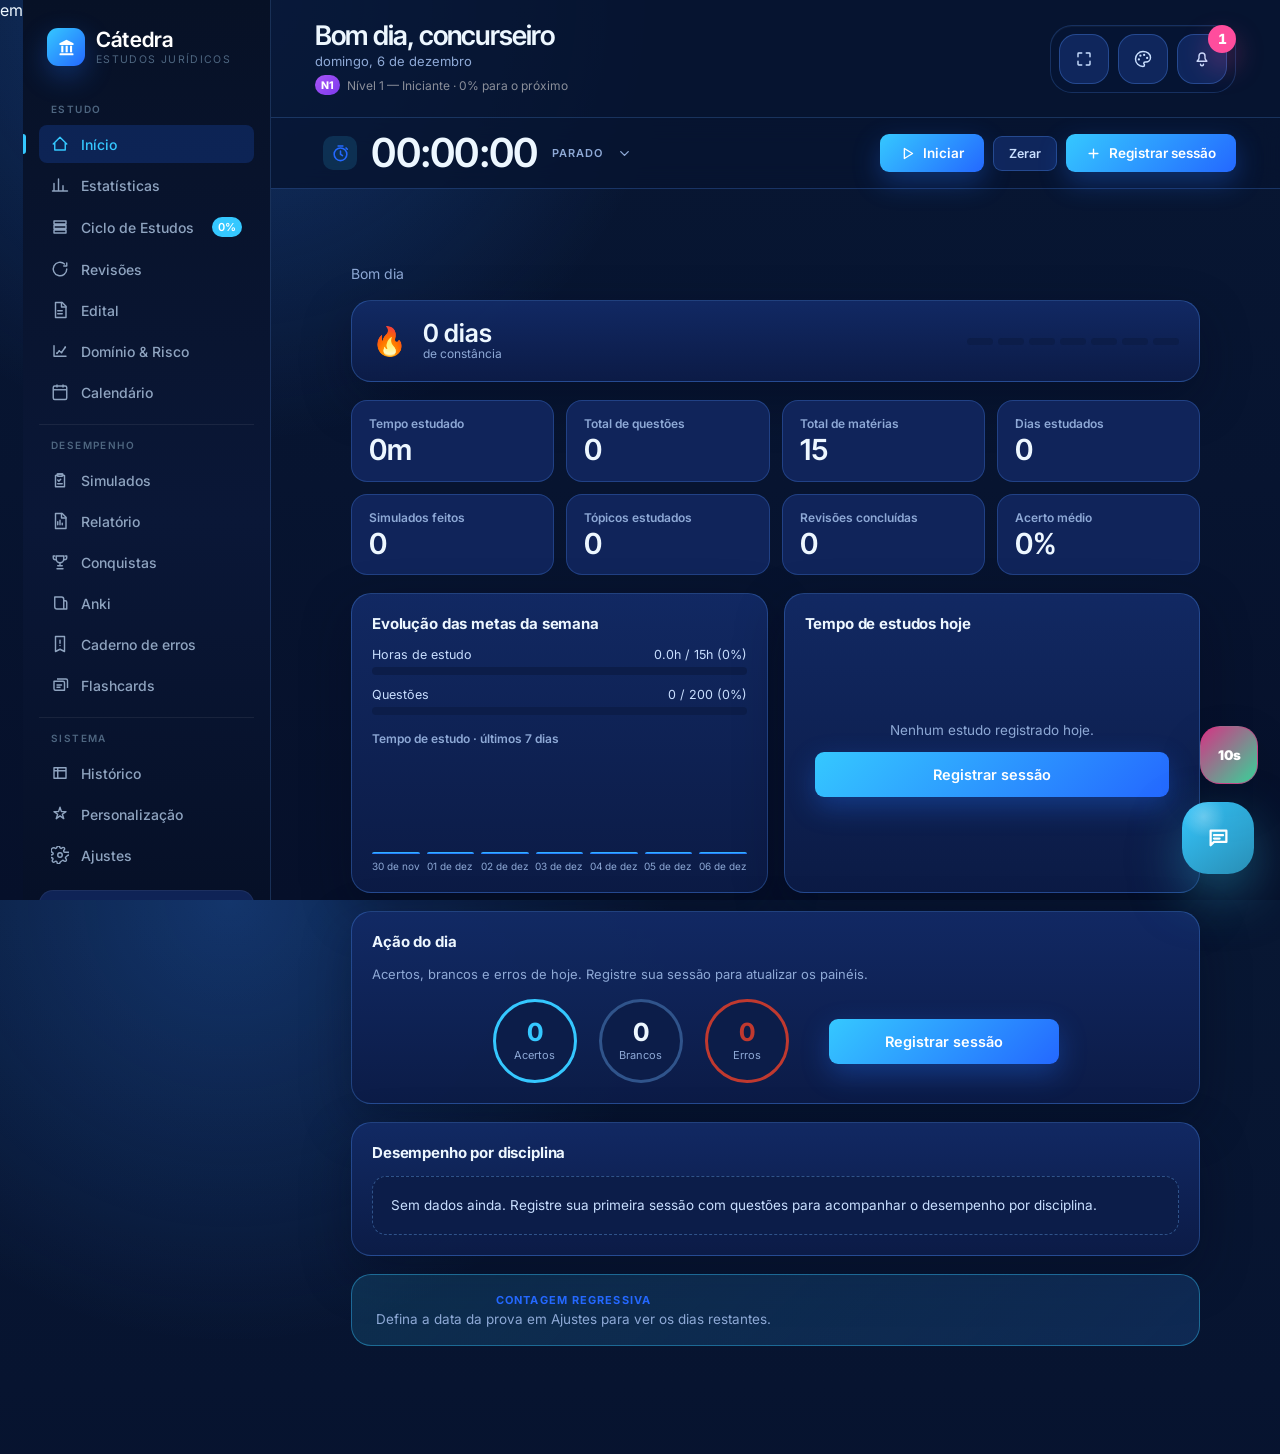
==== commit 1036fcb1: "Update fmt.Println message from 'Hello' to 'Goodbye'" ====
--- a/Cátedra · Plataforma de Estudos.html
+++ b/Cátedra · Plataforma de Estudos.html
@@ -246,7 +246,7 @@
   @media(max-width:880px){.g-hero,.g-2,.g-3{grid-template-columns:1fr;}}
 
   /* hero stat strip */
-  .kpis{display:grid;grid-template-columns:repeat(4,1fr);gap:13px;margin-bottom:16px;}
+  .kpis{display:grid;grid-template-columns:repeat(auto-fit,minmax(160px,1fr));gap:13px;margin-bottom:16px;}
   @media(max-width:760px){.kpis{grid-template-columns:1fr 1fr;}}
   .kpi{background:var(--surface);border:1px solid var(--border);border-radius:var(--r);padding:18px 19px;box-shadow:var(--sh-sm);position:relative;overflow:hidden;transition:background .3s,border-color .3s;}
   .kpi::after{content:"";position:absolute;right:-22px;top:-22px;width:70px;height:70px;border-radius:50%;background:var(--accent-bg,var(--emerald-soft));opacity:.5;}
@@ -883,13 +883,13 @@
   <nav class="nav" id="nav">
     <div class="nav-label">Painel</div>
     <button class="nav-item active" data-view="inicio"><svg viewBox="0 0 24 24" fill="none" stroke="currentColor"><path d="M3 12 12 3l9 9M5 10v10h14V10" stroke-linecap="round" stroke-linejoin="round"/></svg>Início</button>
+    <button class="nav-item" data-view="stats"><svg viewBox="0 0 24 24" fill="none" stroke="currentColor"><path d="M4 20V10M10 20V4M16 20v-7M22 20H2" stroke-linecap="round"/></svg>Estatísticas</button>
     <button class="nav-item" data-view="ciclo"><svg viewBox="0 0 24 24" fill="none" stroke="currentColor"><path d="M4 4h16v4H4zM4 10h16v4H4zM4 16h16v4H4z" stroke-linejoin="round"/></svg>Ciclo de Estudos<span class="nav-badge" id="nav-ciclo" style="display:none;background:var(--amber)">0</span></button>
     <button class="nav-item" data-view="revisoes"><svg viewBox="0 0 24 24" fill="none" stroke="currentColor"><path d="M21 12a9 9 0 1 1-3-6.7M21 4v4h-4" stroke-linecap="round" stroke-linejoin="round"/></svg>Revisões<span class="nav-badge" id="nav-rev" style="display:none">0</span></button>
     <button class="nav-item" data-view="edital"><svg viewBox="0 0 24 24" fill="none" stroke="currentColor"><path d="M6 2h9l5 5v15H6z" stroke-linejoin="round"/><path d="M14 2v6h6M9 13h6M9 17h6" stroke-linecap="round" stroke-linejoin="round"/></svg>Edital<span class="nav-badge" id="nav-edital" style="display:none">0%</span></button>
     <div class="nav-label">Desempenho</div>
     <button class="nav-item" data-view="simulados"><svg viewBox="0 0 24 24" fill="none" stroke="currentColor"><path d="M9 4h6a1 1 0 0 1 1 1v1h2v15H6V6h2V5a1 1 0 0 1 1-1Z" stroke-linejoin="round"/><path d="M9 4h6v3H9z" stroke-linejoin="round"/><path d="M9 12l1.5 1.5L13 11M9 17h6" stroke-linecap="round" stroke-linejoin="round"/></svg>Simulados</button>
     <button class="nav-item" data-view="conquistas"><svg viewBox="0 0 24 24" fill="none" stroke="currentColor"><path d="M7 4h10v4a5 5 0 0 1-10 0V4ZM5 4H3v2a3 3 0 0 0 3 3M19 4h2v2a3 3 0 0 1-3 3M9 17h6M8 21h8M12 13v4" stroke-linecap="round" stroke-linejoin="round"/></svg>Conquistas</button>
-    <button class="nav-item" data-view="stats"><svg viewBox="0 0 24 24" fill="none" stroke="currentColor"><path d="M4 20V10M10 20V4M16 20v-7M22 20H2" stroke-linecap="round"/></svg>Estatísticas</button>
     <button class="nav-item" data-view="desempenho"><svg viewBox="0 0 24 24" fill="none" stroke="currentColor"><path d="M3 3v18h18M7 14l3-4 4 3 5-7" stroke-linecap="round" stroke-linejoin="round"/></svg>Desempenho</button>
     <button class="nav-item" data-view="historico"><svg viewBox="0 0 24 24" fill="none" stroke="currentColor"><path d="M4 5h16v14H4zM4 9h16M9 5v14" stroke-linejoin="round"/></svg>Histórico</button>
     <button class="nav-item" data-view="relatorio"><svg viewBox="0 0 24 24" fill="none" stroke="currentColor"><path d="M6 2h9l5 5v15H6z" stroke-linejoin="round"/><path d="M14 2v6h6M9 17v-4M12 17v-6M15 17v-2" stroke-linecap="round" stroke-linejoin="round"/></svg>Relatório</button>
@@ -2866,28 +2866,9 @@
     +'<div class="ed-resumo-row"><span>Domínio médio</span><b>'+(dmAvg||0)+'%</b></div>'
     +'<div class="ed-resumo-row"><span>Progresso</span><b>'+pct+'%</b></div>'
     +'<div class="gbar" style="margin-top:10px;"><i style="width:'+pct+'%;background:'+colorOf(disc)+'"></i></div>';
-  const acoes=document.createElement('div');acoes.className='card';acoes.style.marginTop='16px';
-  acoes.innerHTML='<div class="card-h"><h3>Ações rápidas</h3><span class="hint">organização do edital</span></div>'
-    +'<div class="ed-acoes"><button class="btn-ghost" id="ed-act-import">⬇ Importar edital</button>'
-    +'<button class="btn-ghost" id="ed-act-addtop">＋ Adicionar tópicos</button>'
-    +'<button class="btn-ghost" id="ed-act-reorder">Reorganizar tópicos</button>'
-    +'<button class="btn-ghost" id="ed-act-sub">Adicionar subtópico</button>'
-    +'<button class="btn-ghost" id="ed-act-exportar">Exportar disciplina</button>'
-    +'<button class="btn" id="ed-act-salvar">Salvar alterações</button></div>';
-  aside.appendChild(resumo);aside.appendChild(acoes);
+  aside.appendChild(resumo);
   split.appendChild(card);split.appendChild(aside);
   list.appendChild(split);
-  const _goCard=id=>{const c=document.getElementById(id);if(!c){toast('card não encontrado');return;}
-    c.scrollIntoView({behavior:'smooth',block:'center'});
-    c.style.outline='2px solid var(--emerald)';c.style.outlineOffset='3px';
-    setTimeout(()=>{c.style.outline='';c.style.outlineOffset='';},1800);
-    const inp=c.querySelector('textarea,input');if(inp)setTimeout(()=>inp.focus(),450);};
-  const _im=acoes.querySelector('#ed-act-import');if(_im)_im.onclick=()=>_goCard('card-importar');
-  const _at=acoes.querySelector('#ed-act-addtop');if(_at)_at.onclick=()=>_goCard('card-ed-add');
-  const _re=acoes.querySelector('#ed-act-reorder');if(_re)_re.onclick=()=>{window.editalReorderMode=!window.editalReorderMode;renderEdital();};
-  const _sub=acoes.querySelector('#ed-act-sub');if(_sub)_sub.onclick=()=>{const tg=card.querySelector('.topic .sub-toggle');if(tg){tg.click();tg.scrollIntoView({block:'center'});}else toast('Cadastre um tópico primeiro');};
-  const _ex=acoes.querySelector('#ed-act-exportar');if(_ex)_ex.onclick=()=>{const txt=disc+'\n'+items.map((t,i)=>String(i+1).padStart(2,'0')+'. '+t.t+(t.inc?(' ['+t.inc+']'):'')).join('\n');try{navigator.clipboard.writeText(txt);toast('disciplina copiada ✓');}catch(e){toast('copie manualmente');}};
-  const _sv=acoes.querySelector('#ed-act-salvar');if(_sv)_sv.onclick=()=>{save();toast('alterações salvas ✓');};
   applyEditalFilter();
   try{state.plano=state.plano||{};renderDistribuicao();}catch(e){}
   /* monta a lateral única (Tópicos e status, Importar, Adicionar, ferramentas) de forma determinística */
@@ -3232,7 +3213,6 @@
   let daysExam=999; try{ const _ed=S.examDate||S.examDateISO; if(_ed)daysExam=Math.ceil((new Date(_ed)-new Date(todayStr()))/86400000); }catch(e){}
   const retaFinal = strat==='reta_final' || (p.final&&p.final.enabled&&daysExam<=(p.final.days||30));
   const examName=String(S.examName||S.exam||(document.getElementById('e-name')||{}).value||'');
-  const isProcMun = /procurad/i.test(examName) || strat==='procuradoria';
 
   const fmtH=m=>{const h=Math.floor(m/60),r=Math.round(m%60);return h?(h+'h'+(r?(' '+r+'min'):'')):(r+'min');};
   const sec=(title,inner)=>'<div class="card rel-section"><h3>'+esc(title)+'</h3>'+inner+'</div>';
@@ -3275,7 +3255,6 @@
   else if(level==='iniciante') next.push(['info','Como iniciante, mantenha blocos guiados: teoria curta seguida de questões do mesmo tema no mesmo dia.']);
   else if(level==='avancado') next.push(['info','Perfil avançado: concentre-se em pontos fracos, simulados completos e desempenho líquido.']);
   if(bank==='cebraspe') next.push(['warn','Banca CEBRASPE/CESPE: controle erros e brancos — cada erro anula um acerto. Evite o chute e priorize itens que você domina.']);
-  if(isProcMun) next.push(['info','Foco de Procuradoria Municipal: reforce Tributário, Financeiro, Administrativo e Constitucional — núcleo da Fazenda Pública.']);
   if(!next.length) next.push(['good','Mantenha o plano atual, com metas curtas e revisão diária.']);
   const nextHtml=sec('Conduta para a próxima semana',lines(next));
 
@@ -3652,11 +3631,299 @@
 }
 </script>
 
+<!-- ===== FIX FINAL: Aparência em Ajustes (cor + modo) ===== -->
+<style id="catedra-appearance-fix-css">
+  #color-sync-panel,#cores-row{display:none!important;}
+  #appearance-control-panel{
+    margin-top:16px;
+    padding:16px;
+    border:1px solid rgba(84,151,255,.28);
+    border-radius:18px;
+    background:rgba(8,26,67,.58);
+  }
+  #appearance-control-panel .ap-head{
+    display:flex;
+    align-items:flex-start;
+    justify-content:space-between;
+    gap:12px;
+    margin-bottom:14px;
+  }
+  #appearance-control-panel h4{
+    margin:0 0 3px;
+    font-size:14px;
+    color:var(--text);
+  }
+  #appearance-control-panel p{
+    margin:0;
+    color:var(--text-3);
+    font-size:12.5px;
+    line-height:1.45;
+  }
+  .ap-mode-grid{
+    display:grid;
+    grid-template-columns:repeat(3,minmax(0,1fr));
+    gap:10px;
+    margin-bottom:14px;
+  }
+  .ap-mode-btn{
+    border:1px solid rgba(84,151,255,.30);
+    background:rgba(7,22,57,.58);
+    color:var(--text-2);
+    border-radius:14px;
+    padding:11px 12px;
+    min-height:58px;
+    text-align:left;
+    font-weight:800;
+  }
+  .ap-mode-btn span{
+    display:block;
+    margin-top:3px;
+    font-size:11.5px;
+    color:var(--text-3);
+    font-weight:600;
+  }
+  .ap-mode-btn.active{
+    color:#fff;
+    border-color:transparent;
+    background:linear-gradient(135deg,var(--emerald,#35c8ff),var(--emerald-d,#2468ff));
+    box-shadow:0 12px 30px rgba(36,104,255,.25);
+  }
+  .ap-mode-btn.active span{color:rgba(255,255,255,.78);}
+  .ap-color-row{
+    display:flex;
+    flex-wrap:wrap;
+    gap:9px;
+    align-items:center;
+  }
+  .ap-color{
+    width:38px;
+    height:38px;
+    border-radius:13px;
+    border:2px solid rgba(255,255,255,.28);
+    cursor:pointer;
+  }
+  .ap-color.active{
+    outline:3px solid rgba(53,200,255,.35);
+    outline-offset:2px;
+  }
+  .ap-custom{
+    display:flex;
+    align-items:center;
+    gap:8px;
+    margin-left:auto;
+    color:var(--text-3);
+    font-size:12px;
+  }
+  .ap-custom input{
+    width:44px;
+    height:34px;
+    border:1px solid rgba(84,151,255,.30);
+    border-radius:10px;
+    background:transparent;
+    padding:2px;
+  }
+  #ap-reset{
+    border:1px solid rgba(84,151,255,.30);
+    background:rgba(7,22,57,.50);
+    color:var(--text-2);
+    border-radius:12px;
+    padding:9px 12px;
+    font-size:12px;
+    font-weight:800;
+  }
+  @media(max-width:680px){
+    .ap-mode-grid{grid-template-columns:1fr;}
+    .ap-custom{width:100%;margin-left:0;}
+  }
+</style>
+<script id="catedra-appearance-fix-js">
+(function(){
+  'use strict';
+  const $=id=>document.getElementById(id);
+  const q=(s,r=document)=>r.querySelector(s);
+  const qa=(s,r=document)=>Array.from(r.querySelectorAll(s));
+  const MODE_KEY='catedraMode';
+  const ACC_KEY='catedra:accent';
+  const ACC2_KEY='catedra:accent2';
+  const LEGACY_ACC='catedraAccent';
+  const colors=[
+    ['azul','#35c8ff','#2468ff'],
+    ['verde','#0c8a5b','#0a7049'],
+    ['roxo','#8b5cf6','#5b35d5'],
+    ['rosa','#ff4d9d','#d63384'],
+    ['âmbar','#f59e0b','#b45309'],
+    ['turquesa','#06b6d4','#0e7490']
+  ];
+  function safe(fn){try{return fn()}catch(e){}}
+  function hexToRgb(h){
+    h=String(h||'').replace('#','');
+    if(h.length===3)h=h.split('').map(c=>c+c).join('');
+    const n=parseInt(h,16);
+    return [(n>>16)&255,(n>>8)&255,n&255];
+  }
+  function rgba(h,a){const c=hexToRgb(h);return 'rgba('+c[0]+','+c[1]+','+c[2]+','+a+')';}
+  function shade(h,p){
+    const c=hexToRgb(h);
+    return '#'+c.map(x=>Math.max(0,Math.min(255,Math.round(x*(1-p)))).toString(16).padStart(2,'0')).join('');
+  }
+  function savedAccent(){
+    let a=localStorage.getItem(ACC_KEY), b=localStorage.getItem(ACC2_KEY);
+    if(!a){
+      safe(()=>{const old=JSON.parse(localStorage.getItem(LEGACY_ACC)||'null'); if(old){a=old.a;b=old.b;}});
+    }
+    return {a:a||'#35c8ff',b:b||'#2468ff'};
+  }
+  function applyAccent(a,b){
+    const b2=b||shade(a,.18);
+    /* aplica no <html> e também no <body>: o tema azul (mentor-video-theme)
+       redeclara essas variáveis no body, então só o html não basta */
+    const targets=[document.documentElement.style];
+    if(document.body)targets.push(document.body.style);
+    targets.forEach(root=>{
+      root.setProperty('--emerald',a,'important');
+      root.setProperty('--emerald-d',b2,'important');
+      root.setProperty('--emerald-soft',rgba(a,.14),'important');
+      root.setProperty('--emerald-ring',rgba(a,.40),'important');
+      root.setProperty('--primary',a,'important');
+      root.setProperty('--primary-d',b2,'important');
+    });
+    try{ if(window.__catedraRecolorBase) window.__catedraRecolorBase(a); }catch(e){}
+    localStorage.setItem(ACC_KEY,a);
+    localStorage.setItem(ACC2_KEY,b||shade(a,.18));
+    localStorage.setItem(LEGACY_ACC,JSON.stringify({a:a,b:b||shade(a,.18)}));
+    const s0=$('ring-s0'),s1=$('ring-s1');
+    if(s0)s0.setAttribute('stop-color',a);
+    if(s1)s1.setAttribute('stop-color',b||shade(a,.18));
+  }
+  function mode(){return localStorage.getItem(MODE_KEY)||'mentor';}
+  function applyMode(m){
+    localStorage.setItem(MODE_KEY,m);
+    if(m==='mentor'){
+      document.body.classList.add('mentor-video-theme');
+    }else{
+      document.body.classList.remove('mentor-video-theme');
+      if(typeof window.applyTheme==='function'){
+        window.applyTheme(m==='escuro'?'noturno':'diurno');
+      }
+      if(window.state){
+        state.theme=m==='escuro'?'noturno':'diurno';
+        safe(()=>save());
+      }
+    }
+    const a=savedAccent(); applyAccent(a.a,a.b);
+    markActive();
+  }
+  function markActive(){
+    const m=mode(), a=savedAccent().a.toLowerCase();
+    qa('.ap-mode-btn').forEach(b=>b.classList.toggle('active',b.dataset.mode===m));
+    qa('.ap-color').forEach(b=>b.classList.toggle('active',String(b.dataset.a).toLowerCase()===a));
+    const picker=$('ap-custom-color'); if(picker)picker.value=a;
+  }
+  function build(){
+    qa('#color-sync-panel,#cores-row').forEach(n=>n.remove());
+    const grid=$('theme-grid');
+    if(!grid||!grid.parentElement)return;
+    let panel=$('appearance-control-panel');
+    if(!panel){
+      panel=document.createElement('div');
+      panel.id='appearance-control-panel';
+      grid.parentElement.appendChild(panel);
+    }
+    panel.innerHTML='<div class="ap-head"><div><h4>Cor e modo do sistema</h4><p>Escolha o visual da plataforma sem perder o design azul moderno.</p></div><button id="ap-reset" type="button">Restaurar</button></div>'
+      +'<div class="ap-mode-grid">'
+      +'<button class="ap-mode-btn" data-mode="mentor" type="button">Azul moderno<span>visual atual da plataforma</span></button>'
+      +'<button class="ap-mode-btn" data-mode="claro" type="button">Claro<span>fundo claro e neutro</span></button>'
+      +'<button class="ap-mode-btn" data-mode="escuro" type="button">Escuro<span>modo noturno sem azul forçado</span></button>'
+      +'</div>'
+      +'<div class="ap-color-row">'
+      +colors.map(c=>'<button class="ap-color" type="button" title="'+c[0]+'" data-a="'+c[1]+'" data-b="'+c[2]+'" style="background:linear-gradient(135deg,'+c[1]+','+c[2]+')"></button>').join('')
+      +'<label class="ap-custom">Personalizada <input id="ap-custom-color" type="color"></label>'
+      +'</div>';
+    qa('.ap-mode-btn',panel).forEach(b=>b.onclick=()=>applyMode(b.dataset.mode));
+    qa('.ap-color',panel).forEach(b=>b.onclick=()=>{applyAccent(b.dataset.a,b.dataset.b);markActive();});
+    $('ap-custom-color').oninput=e=>{applyAccent(e.target.value,shade(e.target.value,.18));markActive();};
+    $('ap-reset').onclick=()=>{
+      localStorage.removeItem(ACC_KEY);localStorage.removeItem(ACC2_KEY);localStorage.removeItem(LEGACY_ACC);
+      applyMode('mentor');applyAccent('#35c8ff','#2468ff');
+    };
+    markActive();
+  }
+  function applySaved(){
+    qa('#color-sync-panel,#cores-row').forEach(n=>n.remove());
+    const m=mode();
+    if(m==='mentor')document.body.classList.add('mentor-video-theme');
+    if(m==='claro'||m==='escuro')document.body.classList.remove('mentor-video-theme');
+    const a=savedAccent(); applyAccent(a.a,a.b);
+    markActive();
+  }
+  function boot(){build();applySaved();}
+  if(document.readyState==='loading')document.addEventListener('DOMContentLoaded',boot);else boot();
+  document.addEventListener('click',e=>{
+    if(e.target.closest&&e.target.closest('.nav-item[data-view="ajustes"],#theme-btn'))setTimeout(boot,120);
+  });
+  const mo=new MutationObserver(()=>{if($('theme-grid')&&!$('appearance-control-panel'))build();});
+  safe(()=>mo.observe(document.body,{childList:true,subtree:true}));
+  setInterval(applySaved,1800);
+})();
+</script>
+
 <!-- ===== ESTABILIZADOR FINAL DA RODADA PRODUTO ===== -->
 <style id="catedra-product-opacity-fix">
   body.mentor-video-theme .view.active{
     opacity:1!important;
     transform:none!important;
+  }
+  .public-alert-fab{display:none!important;}
+  .public-alert-panel.final-alerts.open,
+  .public-alert-panel.open{
+    display:block!important;
+  }
+  #view-edital .ed-tab-panel .topic{
+    grid-template-columns:auto auto auto minmax(260px,1fr) auto auto auto auto auto!important;
+    align-items:center!important;
+    column-gap:10px!important;
+    row-gap:8px!important;
+    overflow:visible!important;
+  }
+  #view-edital .ed-tab-panel .topic .tt{
+    min-width:0!important;
+    white-space:normal!important;
+    overflow-wrap:anywhere!important;
+    word-break:normal!important;
+    letter-spacing:0!important;
+    font-size:14px!important;
+    line-height:1.35!important;
+    color:#edf7ff!important;
+  }
+  #view-edital .ed-tab-panel .topic .tnum,
+  #view-edital .ed-tab-panel .topic .tdot,
+  #view-edital .ed-tab-panel .topic .ed-drag-handle{
+    flex:0 0 auto!important;
+  }
+  #view-edital .ed-tab-panel .topic .topic-dom{
+    min-width:132px!important;
+    justify-self:end!important;
+  }
+  #view-edital .ed-tab-panel .topic .st-chip,
+  #view-edital .ed-tab-panel .topic .chip{
+    white-space:nowrap!important;
+    letter-spacing:0!important;
+  }
+  #view-edital .ed-tab-panel .topic .topic-edit-panel{
+    grid-column:1/-1!important;
+  }
+  @media(max-width:980px){
+    #view-edital .ed-tab-panel .topic{
+      grid-template-columns:auto auto auto minmax(0,1fr)!important;
+    }
+    #view-edital .ed-tab-panel .topic .topic-dom,
+    #view-edital .ed-tab-panel .topic .st-chip,
+    #view-edital .ed-tab-panel .topic .chip,
+    #view-edital .ed-tab-panel .topic .ted,
+    #view-edital .ed-tab-panel .topic .trm{
+      grid-column:4!important;
+      justify-self:start!important;
+    }
   }
 </style>
 <script id="catedra-product-round-finalizer">
@@ -3675,7 +3942,7 @@
   function finalNav(){
     qa('.nav-item[data-view="desempenho"]').forEach(n=>n.remove());
     const vf=$('view-desempenho'); if(vf)vf.remove();
-    qa('.public-alert-fab,.public-alert-panel').forEach(n=>n.style.setProperty('display','none','important'));
+    qa('.public-alert-fab').forEach(n=>n.style.setProperty('display','none','important'));
   }
 
   function activeDisc(){
@@ -3757,12 +4024,7 @@
     }catch(e){ if(status)status.textContent='Não consegui extrair esse PDF no navegador. Cole o texto no campo de importação.'; }
   }
 
-  function finalCycle(){
-    const v=$('view-ciclo'); if(!v||$('cycle-howto-card'))return;
-    const card=document.createElement('div'); card.id='cycle-howto-card'; card.className='card cycle-howto-card';
-    card.innerHTML='<div class="card-h"><h3>Como usar o ciclo de estudos</h3><span class="hint">passo a passo</span></div><div class="cycle-step-grid"><div class="cycle-step"><b>1</b><strong>Escolha</strong><span>Comece pelo bloco sugerido ou escolha outro item do dia.</span></div><div class="cycle-step"><b>2</b><strong>Inicie foco</strong><span>Use o cronômetro e vincule tópico, categoria e tempo sugerido.</span></div><div class="cycle-step"><b>3</b><strong>Registre</strong><span>Salve minutos, questões e acertos sem preencher tudo novamente.</span></div><div class="cycle-step"><b>4</b><strong>Recupere</strong><span>Revisão, erro e Anki entram nas abas próprias para manter o ciclo limpo.</span></div></div><div class="cycle-tip-soft"><b>Dica:</b> ler → resolver questões do PDF → transformar o que errou em cartão no Anki. Depois registre a sessão pela barra do cronômetro.</div>';
-    v.insertBefore(card,v.firstChild);
-  }
+  function finalCycle(){}
   function finalStats(){
     const v=$('view-stats'); if(!v||$('stats-anki-template'))return;
     const card=document.createElement('div'); card.id='stats-anki-template'; card.className='card stats-anki-template';
@@ -3782,7 +4044,7 @@
   function finalColorPanel(){
     const host=$('theme-grid')||q('#view-ajustes .card')||q('#view-personalizacao .card'); if(!host||$('color-sync-panel'))return;
     const panel=document.createElement('div');panel.id='color-sync-panel';panel.className='color-sync-panel';
-    panel.innerHTML='<h4>Cor e modo da plataforma</h4><div class="color-sync-row"><button class="color-choice" data-a="#35c8ff" data-b="#2468ff" style="background:linear-gradient(135deg,#35c8ff,#2468ff)"></button><button class="color-choice" data-a="#0c8a5b" data-b="#0a7049" style="background:linear-gradient(135deg,#0c8a5b,#0a7049)"></button><button class="color-choice" data-a="#8b5cf6" data-b="#5b35d5" style="background:linear-gradient(135deg,#8b5cf6,#5b35d5)"></button><button class="color-choice" data-a="#ff4d9d" data-b="#d63384" style="background:linear-gradient(135deg,#ff4d9d,#d63384)"></button><button class="mode-choice" data-mode="mentor">Azul moderno</button><button class="mode-choice" data-mode="claro">Claro</button></div>';
+    panel.innerHTML='<h4>Cor e modo da plataforma</h4><div class="color-sync-row"><button class="color-choice" data-a="#35c8ff" data-b="#2468ff" style="background:linear-gradient(135deg,var(--emerald,#35c8ff),var(--emerald-d,#2468ff))"></button><button class="color-choice" data-a="#0c8a5b" data-b="#0a7049" style="background:linear-gradient(135deg,#0c8a5b,#0a7049)"></button><button class="color-choice" data-a="#8b5cf6" data-b="#5b35d5" style="background:linear-gradient(135deg,#8b5cf6,#5b35d5)"></button><button class="color-choice" data-a="#ff4d9d" data-b="#d63384" style="background:linear-gradient(135deg,#ff4d9d,#d63384)"></button><button class="mode-choice" data-mode="mentor">Azul moderno</button><button class="mode-choice" data-mode="claro">Claro</button></div>';
     host.appendChild(panel);
     qa('.color-choice',panel).forEach(b=>b.onclick=function(){document.documentElement.style.setProperty('--emerald',b.dataset.a);document.documentElement.style.setProperty('--emerald-d',b.dataset.b);localStorage.setItem('catedraAccent',JSON.stringify({a:b.dataset.a,b:b.dataset.b}));});
     qa('.mode-choice',panel).forEach(b=>b.onclick=function(){document.body.classList.toggle('mentor-video-theme',b.dataset.mode==='mentor');localStorage.setItem('catedraMode',b.dataset.mode);});
@@ -3839,9 +4101,12 @@
   /* Edital mais operacional */
   #view-edital .ed-product-actions{
     display:grid;
-    grid-template-columns:repeat(auto-fit,minmax(170px,1fr));
+    grid-template-columns:repeat(6,minmax(0,1fr));
     gap:10px;
     margin:0 0 16px;
+  }
+  @media (max-width:980px){
+    #view-edital .ed-product-actions{grid-template-columns:repeat(2,minmax(0,1fr));}
   }
   #view-edital .ed-product-actions button,
   #view-edital .ed-product-actions label{
@@ -3860,8 +4125,18 @@
     text-align:center;
   }
   #view-edital .ed-product-actions button:hover,
-  #view-edital .ed-product-actions label:hover{border-color:#35c8ff;color:#68e2ff;transform:translateY(-1px);}
+  #view-edital .ed-product-actions label:hover{border-color:var(--emerald,#35c8ff);color:var(--emerald,#68e2ff);transform:translateY(-1px);}
   #view-edital .ed-product-actions input[type=file]{display:none;}
+  /* Ações rápidas do edital (menu suspenso) */
+  #ed-quick-wrap{position:relative;margin:0 0 16px;}
+  #ed-quick-toggle{border:1px solid rgba(84,151,255,.30);background:rgba(8,26,67,.72);color:var(--text);border-radius:15px;padding:12px 16px;min-height:52px;display:inline-flex;align-items:center;gap:9px;font-weight:800;cursor:pointer;}
+  #ed-quick-toggle:hover{border-color:var(--emerald,#35c8ff);color:var(--emerald,#68e2ff);}
+  #ed-quick-toggle .caret{transition:transform .18s;font-size:11px;}
+  #ed-quick-wrap.open #ed-quick-toggle .caret{transform:rotate(180deg);}
+  #ed-quick-panel{display:none;position:absolute;top:calc(100% + 8px);left:0;z-index:120;min-width:280px;max-width:min(380px,calc(100vw - 32px));padding:10px;border:1px solid rgba(84,151,255,.30);border-radius:18px;background:var(--surface);box-shadow:0 24px 60px rgba(4,10,30,.45);}
+  #ed-quick-wrap.open #ed-quick-panel{display:block;}
+  #ed-quick-panel .ed-product-actions{display:flex;flex-direction:column;gap:8px;margin:0;}
+  #ed-quick-panel .ed-product-actions button,#ed-quick-panel .ed-product-actions label{min-height:44px;justify-content:flex-start;text-align:left;padding:10px 13px;}
   #view-edital #card-dist{display:block!important;}
   #view-edital .ed-tab-panel .topic{
     display:grid!important;
@@ -3875,7 +4150,7 @@
     background:rgba(8,26,67,.52)!important;
   }
   #view-edital .ed-tab-panel .topic:hover{border-color:rgba(53,200,255,.55)!important;background:rgba(13,38,96,.68)!important;}
-  #view-edital .ed-tab-panel .topic.dragging{opacity:.55;outline:2px dashed #35c8ff;outline-offset:3px;}
+  #view-edital .ed-tab-panel .topic.dragging{opacity:.55;outline:2px dashed var(--emerald,#35c8ff);outline-offset:3px;}
   #view-edital .ed-drag-handle{
     width:30px;height:30px;border:1px solid rgba(84,151,255,.28);border-radius:10px;
     display:flex;align-items:center;justify-content:center;color:#8ea9d6;background:rgba(7,22,57,.62);
@@ -3910,7 +4185,7 @@
     border:1px solid rgba(84,151,255,.30);background:rgba(8,26,67,.72);
     border-radius:16px;padding:15px;min-height:118px;
   }
-  .cycle-step b{display:flex;align-items:center;justify-content:center;width:28px;height:28px;border-radius:10px;background:#35c8ff;color:#061431;font-size:13px;margin-bottom:10px;}
+  .cycle-step b{display:flex;align-items:center;justify-content:center;width:28px;height:28px;border-radius:10px;background:var(--emerald,#35c8ff);color:#061431;font-size:13px;margin-bottom:10px;}
   .cycle-step strong{display:block;color:var(--text);font-size:15px;margin-bottom:5px;}
   .cycle-step span{display:block;color:var(--text-2);font-size:12.5px;line-height:1.45;}
   .cycle-tip-soft{margin-top:12px;border:1px solid rgba(53,200,255,.34);border-radius:16px;padding:15px 16px;background:rgba(53,200,255,.10);color:var(--text-2);line-height:1.55;}
@@ -3926,7 +4201,7 @@
   }
   .errors-lab-hero h2{font-size:28px;margin:4px 0;color:var(--text);}
   .errors-lab-hero p{color:var(--text-2);font-size:13.5px;line-height:1.55;max-width:760px;}
-  .errors-lab-score{width:132px;height:132px;border-radius:50%;display:grid;place-items:center;background:conic-gradient(#35c8ff calc(var(--p,0)*1%),rgba(84,151,255,.18) 0);position:relative;}
+  .errors-lab-score{width:132px;height:132px;border-radius:50%;display:grid;place-items:center;background:conic-gradient(var(--emerald,#35c8ff) calc(var(--p,0)*1%),rgba(84,151,255,.18) 0);position:relative;}
   .errors-lab-score:after{content:"";position:absolute;inset:13px;border-radius:50%;background:#081a43;}
   .errors-lab-score div{position:relative;z-index:1;text-align:center;}
   .errors-lab-score b{display:block;font-size:30px;color:var(--text);}
@@ -3940,7 +4215,7 @@
   .errors-lab-item p{color:var(--text-3);font-size:12px;line-height:1.4;margin:0;}
   .errors-lab-actions{display:flex;gap:7px;flex-wrap:wrap;justify-content:flex-end;}
   .errors-lab-actions button{border:1px solid rgba(84,151,255,.28);background:rgba(7,22,57,.56);color:var(--text-2);border-radius:10px;padding:8px 10px;font-size:12px;}
-  .errors-lab-actions button:hover{border-color:#35c8ff;color:#68e2ff;}
+  .errors-lab-actions button:hover{border-color:var(--emerald,#35c8ff);color:var(--emerald,#68e2ff);}
 
   /* Domínio e risco mais escaneável */
   #view-dominio .dom-hero{border-radius:22px!important;background:radial-gradient(circle at 90% 0%,rgba(53,200,255,.18),transparent 24%),linear-gradient(135deg,#071430,#10245a)!important;}
@@ -3972,7 +4247,7 @@
   .color-choice{width:36px;height:36px;border-radius:12px;border:2px solid rgba(255,255,255,.28);cursor:pointer;}
   .color-choice.active{outline:3px solid rgba(53,200,255,.32);outline-offset:2px;}
   .mode-choice{border:1px solid rgba(84,151,255,.28);background:rgba(7,22,57,.50);color:var(--text-2);border-radius:12px;padding:9px 12px;font-size:12.5px;font-weight:800;}
-  .mode-choice.active{background:linear-gradient(135deg,#35c8ff,#2468ff);color:#fff;border-color:transparent;}
+  .mode-choice.active{background:linear-gradient(135deg,var(--emerald,#35c8ff),var(--emerald-d,#2468ff));color:#fff;border-color:transparent;}
 
   /* Estatísticas: template Anki */
   .stats-anki-template{margin-bottom:16px;}
@@ -4132,12 +4407,7 @@
     dragSyncEdital();
   }
 
-  function enhanceCycle(){
-    const v=$('view-ciclo'); if(!v||$('cycle-howto-card'))return;
-    const card=document.createElement('div'); card.id='cycle-howto-card'; card.className='card cycle-howto-card';
-    card.innerHTML='<div class="card-h"><h3>Como usar o ciclo de estudos</h3><span class="hint">passo a passo</span></div><div class="cycle-step-grid"><div class="cycle-step"><b>1</b><strong>Escolha o bloco</strong><span>Comece pelo primeiro item sugerido ou selecione outro bloco do dia.</span></div><div class="cycle-step"><b>2</b><strong>Estude com foco</strong><span>Use o cronômetro, vincule disciplina/tópico e mantenha a tarefa pequena.</span></div><div class="cycle-step"><b>3</b><strong>Registre a sessão</strong><span>Salve minutos, questões, acertos e observações para alimentar estatísticas.</span></div><div class="cycle-step"><b>4</b><strong>Recupere memória</strong><span>Revisões, erros e Anki entram nas abas próprias sem poluir o ciclo.</span></div></div><div class="cycle-tip-soft"><b>Dica:</b> ler → resolver questões do PDF → transformar erro em cartão no Anki. Depois registre a sessão para o painel agendar revisões.</div>';
-    v.insertBefore(card,v.firstChild);
-  }
+  function enhanceCycle(){}
 
   function enhanceCalendarChecks(){
     const root=$('calendario-grid'); if(!root)return;
@@ -4281,7 +4551,7 @@
     display:inline-flex;
     align-items:center;
     justify-content:center;
-    background:linear-gradient(135deg,#35c8ff,#2468ff);
+    background:linear-gradient(135deg,var(--emerald,#35c8ff),var(--emerald-d,#2468ff));
     color:#fff;
     box-shadow:0 0 24px rgba(53,200,255,.35);
     flex:0 0 auto;
@@ -4363,7 +4633,7 @@
     border-radius:999px;
     background:rgba(84,151,255,.18);
   }
-  .rev-lab-orbit i.on{background:#35c8ff;box-shadow:0 0 18px rgba(53,200,255,.35);}
+  .rev-lab-orbit i.on{background:var(--emerald,#35c8ff);box-shadow:0 0 18px rgba(53,200,255,.35);}
   .rev-lab-focus{
     display:grid;
     grid-template-columns:minmax(0,1fr) auto;
@@ -4379,7 +4649,7 @@
     display:flex;
     align-items:center;
     gap:8px;
-    color:#68e2ff;
+    color:var(--emerald,#68e2ff);
     font-size:11px;
     font-weight:850;
     letter-spacing:.09em;
@@ -4390,7 +4660,7 @@
     width:8px;
     height:8px;
     border-radius:50%;
-    background:#35c8ff;
+    background:var(--emerald,#35c8ff);
     box-shadow:0 0 0 rgba(53,200,255,.45);
     animation:revPulse 1.8s infinite;
   }
@@ -4451,7 +4721,7 @@
     font-size:12.5px;
   }
   .rev-filter-chip.active{
-    background:linear-gradient(135deg,#35c8ff,#2468ff);
+    background:linear-gradient(135deg,var(--emerald,#35c8ff),var(--emerald-d,#2468ff));
     color:#fff;
     border-color:transparent;
     box-shadow:0 10px 24px rgba(36,104,255,.25);
@@ -4470,7 +4740,7 @@
   }
   .rev-lab-search:focus{
     outline:none;
-    border-color:#35c8ff;
+    border-color:var(--emerald,#35c8ff);
     box-shadow:0 0 0 3px rgba(53,200,255,.15);
   }
   .rev-lab-list{
@@ -4495,7 +4765,7 @@
     background:rgba(13,38,96,.86);
   }
   .rev-lab-row.is-current{
-    border-color:#35c8ff;
+    border-color:var(--emerald,#35c8ff);
     box-shadow:0 0 0 3px rgba(53,200,255,.12);
   }
   .rev-row-index{
@@ -4506,7 +4776,7 @@
     align-items:center;
     justify-content:center;
     background:rgba(53,200,255,.13);
-    color:#68e2ff;
+    color:var(--emerald,#68e2ff);
     font-size:12px;
     font-weight:900;
     font-variant-numeric:tabular-nums;
@@ -4538,7 +4808,7 @@
     text-transform:uppercase;
   }
   .rev-row-status.late{background:rgba(255,122,182,.14);color:#ff9cca;}
-  .rev-row-status.today{background:rgba(53,200,255,.14);color:#68e2ff;}
+  .rev-row-status.today{background:rgba(53,200,255,.14);color:var(--emerald,#68e2ff);}
   .rev-row-status.future{background:rgba(148,163,184,.13);color:#b8c7e4;}
   .rev-row-actions{
     display:flex;
@@ -4556,7 +4826,7 @@
     align-items:center;
     justify-content:center;
   }
-  .rev-icon-action:hover{border-color:#35c8ff;color:#68e2ff;}
+  .rev-icon-action:hover{border-color:var(--emerald,#35c8ff);color:var(--emerald,#68e2ff);}
   .rev-icon-action svg{width:16px;height:16px;stroke-width:2.2;}
   .rev-lab-empty{
     padding:34px 18px;
@@ -4571,7 +4841,7 @@
     z-index:260;
     right:24px;
     bottom:88px;
-    background:linear-gradient(135deg,#35c8ff,#2468ff);
+    background:linear-gradient(135deg,var(--emerald,#35c8ff),var(--emerald-d,#2468ff));
     color:#fff;
     border-radius:16px;
     padding:12px 14px;
@@ -4629,7 +4899,7 @@
   body.mentor-video-theme .dash-btn-pri,
   body.mentor-video-theme button[data-open-session],
   body.mentor-video-theme .brand-mark{
-    background:linear-gradient(135deg,#35c8ff,#2468ff)!important;
+    background:linear-gradient(135deg,var(--emerald,#35c8ff),var(--emerald-d,#2468ff))!important;
     color:#fff!important;
     box-shadow:0 10px 28px rgba(33,116,255,.32)!important;
   }
@@ -4639,9 +4909,9 @@
     background:rgba(18,42,101,.86)!important;color:#c9dfff!important;border-color:rgba(84,151,255,.32)!important;
   }
   body.mentor-video-theme .nav-item.active,
-  body.mentor-video-theme .nav-item:hover{background:rgba(45,108,255,.20)!important;color:#68e2ff!important;}
+  body.mentor-video-theme .nav-item:hover{background:color-mix(in srgb,var(--emerald-d,#2468ff) 20%,transparent)!important;color:var(--emerald,#68e2ff)!important;}
   body.mentor-video-theme .nav-item.active::before,
-  body.mentor-video-theme .nav-badge{background:#35c8ff!important;}
+  body.mentor-video-theme .nav-badge{background:var(--emerald,#35c8ff)!important;}
 </style>
 <script>
 (function(){
@@ -5083,13 +5353,10 @@
 
   if(q('logout-btn')){
     q('logout-btn').onclick = async () => {
-      if(localMode()){
-        localStorage.removeItem(AUTH_MODE_KEY);
-        showAuth();
-        q('logout-btn').style.display = 'none';
-      }else{
-        await supabase.auth.signOut();
-      }
+      localStorage.removeItem(AUTH_MODE_KEY);
+      try{ await supabase.auth.signOut({ scope: 'local' }); }catch(_e){}
+      try{ localStorage.removeItem('sb-ektyeblyllhnonvafcev-auth-token'); }catch(_e){}
+      location.reload();
     };
   }
   setMode(false);
@@ -6042,12 +6309,11 @@
   function cycleProgress(){try{var ids=blockIds(state.dia),c=dc(state.dia);return {done:ids.filter(function(i){return c[i];}).length,total:ids.length};}catch(e){return {done:0,total:0};}}
   function ensureViewIntros(){
     var map=viewTitleMap(); Object.keys(map).forEach(function(k){var v=by('view-'+k); if(!v||q('.ux4-view-intro',v))return; var m=map[k]; var sc=readinessScore();
-      var box=document.createElement('div'); box.className='ux4-view-intro'; box.innerHTML='<div><div class="eyebrow">'+esc(m[2])+'</div><h2>'+esc(m[0])+'</h2><p>'+esc(m[1])+'</p></div><div class="ux4-mini-score"><b>'+sc+'%</b><span>prontidão geral</span></div>';
+      var box=document.createElement('div'); box.className='ux4-view-intro'; box.innerHTML='<div><div class="eyebrow">'+esc(m[2])+'</div><h2>'+esc(m[0])+'</h2></div><div class="ux4-mini-score"><b>'+sc+'%</b><span>prontidão geral</span></div>';
       v.insertBefore(box,v.firstElementChild);
     });
   }
   function ensureSectionNotes(){
-    var cycle=by('view-ciclo'); if(cycle&&!by('ux4-cycle-flow')){var d=document.createElement('div');d.id='ux4-cycle-flow';d.className='ux4-flow-strip';d.innerHTML='<div class="ux4-flow-step"><small>1</small><b>Escolha</b><span>O sistema sugere o próximo bloco, mas o ciclo completo continua visível.</span></div><div class="ux4-flow-step"><small>2</small><b>Inicie foco</b><span>O botão no bloco vincula tópico, categoria e tempo sugerido.</span></div><div class="ux4-flow-step"><small>3</small><b>Registre</b><span>Ao terminar, salve minutos, questões e acertos sem preencher tudo de novo.</span></div><div class="ux4-flow-step"><small>4</small><b>Recupere</b><span>Teoria e lei seca geram revisão; erro vira ação de recuperação.</span></div>'; var ref=cycle.querySelector('.card'); cycle.insertBefore(d,ref);}
     var rev=by('view-revisoes'); if(rev&&!by('ux4-rev-note')){var n=document.createElement('div');n.id='ux4-rev-note';n.className='ux4-section-note';n.innerHTML='<div class="mark">R</div><div><b>Regra de uso</b><p>Antes de abrir conteúdo novo, zere revisões vencidas. Se houver muitas, faça blocos curtos de 20 a 30 minutos para reduzir dívida sem travar o dia.</p></div>'; rev.insertBefore(n,rev.querySelector('.card'));}
   }
   function renderRegularFocusContext(){
@@ -6202,7 +6468,7 @@
   function getPath(o,p){return p.split('.').reduce(function(a,k){return a&&a[k];},o);} 
   function setPath(o,p,v){var a=p.split('.'),x=o; for(var i=0;i<a.length-1;i++){x[a[i]]=x[a[i]]||{}; x=x[a[i]];} x[a[a.length-1]]=v;}
   function nval(el){return parseInt(el.value,10)||0;}
-  function labelMap(v){return ({iniciante:'Iniciante',intermediario:'Intermediário',avancado:'Avançado',leve:'Leve',equilibrado:'Equilibrado',rigido:'Rígido',procuradoria:'Estudo estratégico',reta_final:'Reta final',erros:'Recuperação de pontos fracos',simulados:'Simulados e correção',ciclo:'Ciclo por blocos',cebraspe:'CEBRASPE',fgv:'FGV',fcc:'FCC',vunesp:'Vunesp',cesgranrio:'Cesgranrio',outra:'Outra',professor:'Modo professor',tecnico:'Direto e técnico',motivacional:'Motivacional',cobranca:'Cobrança de prova'}[v]||v||'—');}
+  function labelMap(v){return ({iniciante:'Iniciante',intermediario:'Intermediário',avancado:'Avançado',leve:'Leve',equilibrado:'Equilibrado',rigido:'Rígido',estrategico:'Estudo estratégico',reta_final:'Reta final',erros:'Recuperação de pontos fracos',simulados:'Simulados e correção',ciclo:'Ciclo por blocos',cebraspe:'CEBRASPE',fgv:'FGV',fcc:'FCC',vunesp:'Vunesp',cesgranrio:'Cesgranrio',outra:'Outra',professor:'Modo professor',tecnico:'Direto e técnico',motivacional:'Motivacional',cobranca:'Cobrança de prova'}[v]||v||'—');}
   function openUx5View(){qsa('.nav-item').forEach(function(x){x.classList.remove('active');});qsa('.view').forEach(function(x){x.classList.remove('active');});var btn=qs('.nav-item[data-view="personalizacao"]');var view=$('view-personalizacao');if(btn)btn.classList.add('active');if(view)view.classList.add('active');var nav=$('nav'),foot=$('side-foot');if(nav)nav.classList.remove('open');if(foot)foot.classList.remove('open');renderSettings();renderUx5AdviceEverywhere();applyFocusPrefs();safe(function(){if(window.__catedraRefreshAll){window.__catedraRefreshAll('personalizacao-save');}});}
   function ensureUx5Nav(){
     var nav=$('nav'); if(!nav)return;
@@ -6231,7 +6497,7 @@
     '<div class="card ux5-savebar"><p>Edite livremente as preferências abaixo. Nada muda no restante da plataforma até você salvar e aplicar.</p><button class="btn" id="ux5-save-all" type="button">Salvar e aplicar</button></div>'+
     '<div class="ux5-grid">'+
       '<div class="card ux5-card"><div class="card-h"><h3>Perfil de estudo</h3><span class="hint">base dos conselhos</span></div><div class="ux5-field-row"><div class="ux5-field"><label>Nível atual</label><select id="ux5-level"><option value="iniciante">Iniciante</option><option value="intermediario">Intermediário</option><option value="avancado">Avançado</option></select></div><div class="ux5-field"><label>Tempo médio por dia (min)</label><input id="ux5-daily" type="number" min="0"></div><div class="ux5-field"><label>Melhor turno</label><select id="ux5-shift"><option value="manha">Manhã</option><option value="tarde">Tarde</option><option value="noite">Noite</option><option value="madrugada">Madrugada</option><option value="variavel">Variável</option></select></div><div class="ux5-field"><label>Energia padrão</label><select id="ux5-energy"><option value="baixa">Baixa</option><option value="normal">Normal</option><option value="alta">Alta</option></select></div></div><div class="ux5-field"><label>Dias disponíveis</label><input id="ux5-days" placeholder="seg,ter,qua,qui,sex,sab"></div><div class="ux5-field"><label>Plano por energia mental</label><div class="ux5-energy"><label><input type="radio" name="ux5-energy-pick" value="baixa">Baixa energia<br><span class="ux5-small">revisão leve e manutenção</span></label><label><input type="radio" name="ux5-energy-pick" value="normal">Energia normal<br><span class="ux5-small">ciclo padrão</span></label><label><input type="radio" name="ux5-energy-pick" value="alta">Alta energia<br><span class="ux5-small">tarefas densas</span></label></div></div></div>'+
-      '<div class="card ux5-card purple"><div class="card-h"><h3>Cobrança e estratégia</h3><span class="hint">tom e foco</span></div><div class="ux5-field-row"><div class="ux5-field"><label>Estilo de cobrança</label><select id="ux5-charge"><option value="leve">Leve</option><option value="equilibrado">Equilibrado</option><option value="rigido">Rígido</option></select></div><div class="ux5-field"><label>Estratégia principal</label><select id="ux5-strategy"><option value="procuradoria">Estudo estratégico</option><option value="ciclo">Ciclo por blocos</option><option value="reta_final">Reta final</option><option value="simulados">Simulados e correção</option><option value="erros">Recuperação de pontos fracos</option></select></div><div class="ux5-field"><label>Banca principal</label><select id="ux5-bank"><option value="cebraspe">CEBRASPE</option><option value="fgv">FGV</option><option value="fcc">FCC</option><option value="vunesp">Vunesp</option><option value="cesgranrio">Cesgranrio</option><option value="outra">Outra</option></select></div><div class="ux5-field"><label>Linguagem dos conselhos</label><select id="ux5-language"><option value="professor">Modo professor</option><option value="tecnico">Direto e técnico</option><option value="motivacional">Motivacional</option><option value="cobranca">Cobrança de prova</option></select></div></div><label class="ux5-check"><input id="ux5-fazenda" type="checkbox"> Ativar foco estratégico: priorizar tarefas com maior peso, urgência, dificuldade e proximidade da prova.</label></div>'+
+      '<div class="card ux5-card purple"><div class="card-h"><h3>Cobrança e estratégia</h3><span class="hint">tom e foco</span></div><div class="ux5-field-row"><div class="ux5-field"><label>Estilo de cobrança</label><select id="ux5-charge"><option value="leve">Leve</option><option value="equilibrado">Equilibrado</option><option value="rigido">Rígido</option></select></div><div class="ux5-field"><label>Estratégia principal</label><select id="ux5-strategy"><option value="estrategico">Estudo estratégico</option><option value="ciclo">Ciclo por blocos</option><option value="reta_final">Reta final</option><option value="simulados">Simulados e correção</option><option value="erros">Recuperação de pontos fracos</option></select></div><div class="ux5-field"><label>Banca principal</label><select id="ux5-bank"><option value="cebraspe">CEBRASPE</option><option value="fgv">FGV</option><option value="fcc">FCC</option><option value="vunesp">Vunesp</option><option value="cesgranrio">Cesgranrio</option><option value="outra">Outra</option></select></div><div class="ux5-field"><label>Linguagem dos conselhos</label><select id="ux5-language"><option value="professor">Modo professor</option><option value="tecnico">Direto e técnico</option><option value="motivacional">Motivacional</option><option value="cobranca">Cobrança de prova</option></select></div></div><label class="ux5-check"><input id="ux5-fazenda" type="checkbox"> Ativar foco estratégico: priorizar tarefas com maior peso, urgência, dificuldade e proximidade da prova.</label></div>'+
       '<div class="card ux5-card amber"><div class="card-h"><h3>Ajustes de foco</h3><span class="hint">execução diária</span></div><div class="ux5-field-row"><div class="ux5-field"><label>Bloco padrão (min)</label><input id="ux5-focus-default" type="number" min="5" max="180"></div><div class="ux5-field"><label>Pausa padrão (min)</label><input id="ux5-break-default" type="number" min="1" max="60"></div><div class="ux5-field"><label>Modo padrão</label><select id="ux5-focus-mode"><option value="livre">Livre</option><option value="pomo">Pomodoro</option></select></div><div class="ux5-field"><label>Ao abrir a plataforma</label><select id="ux5-open"><option value="focus">Mostrar foco do dia</option><option value="pendencias">Mostrar pendências</option><option value="revisoes">Mostrar revisões</option><option value="direto_foco">Abrir modo foco</option></select></div></div><div class="ux5-checks"><label class="ux5-check"><input id="ux5-focus-dark" type="checkbox"> Usar tela escura no modo foco.</label><label class="ux5-check"><input id="ux5-auto-register" type="checkbox"> Abrir registro ao finalizar foco.</label><label class="ux5-check"><input id="ux5-auto-done" type="checkbox"> Marcar bloco como concluído após registrar.</label><label class="ux5-check"><input id="ux5-ask-questions" type="checkbox"> Perguntar questões/acertos no fechamento.</label><label class="ux5-check"><input id="ux5-auto-review" type="checkbox"> Criar revisões automaticamente em teoria/lei seca.</label></div></div>'+
       '<div class="card ux5-card red"><div class="card-h"><h3>Alertas inteligentes</h3><span class="hint">controle de ruído</span></div><div class="ux5-checks"><label class="ux5-check"><input id="ux5-alert-reviews" type="checkbox"> Revisões vencidas</label><label class="ux5-check"><input id="ux5-alert-anki" type="checkbox"> Queda de retenção no Anki</label><label class="ux5-check"><input id="ux5-alert-accuracy" type="checkbox"> Baixo acerto em questões</label><label class="ux5-check"><input id="ux5-alert-errors" type="checkbox"> Muitos erros pendentes</label><label class="ux5-check"><input id="ux5-alert-weekly" type="checkbox"> Meta semanal em risco</label><label class="ux5-check"><input id="ux5-alert-exam" type="checkbox"> Prova próxima</label><label class="ux5-check"><input id="ux5-alert-simulados" type="checkbox"> Simulado atrasado</label><label class="ux5-check"><input id="ux5-alert-neglected" type="checkbox"> Disciplina negligenciada</label></div></div>'+
       '<div class="card ux5-card"><div class="card-h"><h3>Critérios de prioridade</h3><span class="hint">peso do Foco do dia</span></div><div id="ux5-priority-ranges"></div><p class="ux5-small">Quanto maior o peso, mais esse critério influencia a próxima ação sugerida no início, relatório e estatísticas.</p></div>'+
@@ -6261,7 +6527,7 @@
     if(p.alerts.reviews&&s.rev>0){lines.push(['bad','Revisões vencidas','Há '+s.rev+' revisão(ões) vencida(s). '+(tone==='rigido'?'Suspenda matéria nova até reduzir a dívida.':'Antes de avançar, faça uma rodada curta de revisão.')]);}
     if(p.alerts.errors&&s.err>0){lines.push(['warn','Caderno de erros ativo','Resolva '+Math.min(s.err,3)+' erro(s) antes do próximo simulado. A plataforma deve medir recuperação, não só acúmulo.']);}
     if(p.alerts.anki&&s.ret&&s.ret<p.anki.alertBelow){lines.push(['bad','Anki abaixo do limite','Retenção em '+s.ret+'%. Reduza cartões novos para até '+p.anki.newCardsLimit+' e revise temas errados.']);}
-    if(p.strategy==='procuradoria'){lines.push(['info','Estudo estratégico','Priorize tarefas com maior peso, revisões vencidas, pontos fracos e prática de validação.']);}
+    if(p.strategy==='estrategico'){lines.push(['info','Estudo estratégico','Priorize tarefas com maior peso, revisões vencidas, pontos fracos e prática de validação.']);}
     if(p.bank==='cebraspe'){lines.push(['info','Ajuste para CEBRASPE','Inclua certo/errado, literalidade, exceções e pegadinhas conceituais na correção.']);}
     if(p.bank==='fgv'){lines.push(['info','Ajuste para FGV','Treine casos práticos, enunciados longos e distinção entre institutos semelhantes.']);}
     if(p.final.enabled&&daysToExam()<=p.final.days){lines.push(['bad','Reta final ativada','Reduza teoria nova. Priorize lei seca, jurisprudência, revisão, simulados e erros recorrentes.']);}
@@ -6656,7 +6922,7 @@
 
     qa('.nav-label',nav).forEach(function(label){label.remove();});
 
-    var desempenho=['inicio','ciclo','revisoes','edital','calendario','simulados','dominio','conquistas','desempenho','stats','relatorio'];
+    var desempenho=['inicio','stats','ciclo','revisoes','edital','calendario','simulados','dominio','conquistas','desempenho','relatorio'];
     var sistema=['historico','personalizacao','ajustes'];
 
     var frag=document.createDocumentFragment();
@@ -7607,6 +7873,24 @@
   .central-actions-row button{border-radius:14px;padding:11px 12px;font-weight:800;border:1px solid var(--border);background:var(--surface);color:var(--text-2);}
   .central-actions-row button.primary{background:#ff4d9d;color:#fff;border-color:#ff4d9d;}
 
+  /* Central do dia: trilha do ciclo */
+  .central-cycle-card{border:1px solid var(--border);border-radius:18px;background:color-mix(in srgb,var(--surface) 88%,transparent);padding:12px 13px 9px;margin:0 0 12px;}
+  .central-cycle-head{display:flex;align-items:center;justify-content:space-between;gap:8px;margin-bottom:10px;}
+  .central-cycle-head h4{font-size:13.5px;font-weight:800;color:var(--text);}
+  .central-cycle-head .pct{font-size:11px;font-weight:800;color:var(--emerald-d);background:var(--emerald-soft);border-radius:999px;padding:4px 10px;white-space:nowrap;}
+  .central-cycle-trail{display:flex;overflow-x:auto;padding:4px 2px 8px;scrollbar-width:thin;}
+  .central-cycle-step{position:relative;flex:0 0 116px;min-width:116px;padding:0 8px;text-align:center;cursor:pointer;background:none;border:none;color:inherit;font:inherit;}
+  .central-cycle-step::before{content:'';position:absolute;top:13px;left:-50%;width:100%;height:2px;background:var(--border);}
+  .central-cycle-step:first-child::before{display:none;}
+  .central-cycle-step.done::before{background:var(--emerald);}
+  .central-cycle-step .node{position:relative;z-index:1;width:26px;height:26px;margin:0 auto;border-radius:50%;border:2px solid var(--border);background:var(--surface);display:flex;align-items:center;justify-content:center;font-size:11px;font-weight:800;color:var(--text-3);}
+  .central-cycle-step.done .node{background:var(--emerald);border-color:var(--emerald);color:#fff;}
+  .central-cycle-step.now .node{border-color:var(--emerald);color:var(--emerald-d);box-shadow:0 0 0 5px var(--emerald-soft);}
+  .central-cycle-step .tag{display:block;margin-top:7px;font-size:10px;font-weight:800;text-transform:uppercase;letter-spacing:.05em;color:var(--text-3);white-space:nowrap;overflow:hidden;text-overflow:ellipsis;}
+  .central-cycle-step .ttl{margin-top:2px;font-size:11.5px;font-weight:700;color:var(--text-2);line-height:1.25;display:-webkit-box;-webkit-line-clamp:2;-webkit-box-orient:vertical;overflow:hidden;}
+  .central-cycle-step.now .ttl{color:var(--text);}
+  .central-cycle-step .now-chip{display:inline-block;margin-top:5px;font-size:9.5px;font-weight:800;text-transform:uppercase;letter-spacing:.06em;color:#fff;background:var(--emerald);border-radius:999px;padding:3px 8px;}
+
   /* Notificações: visualizar/descartar */
   .public-alert-panel.final-alerts{width:min(480px,calc(100vw - 24px));border-radius:24px;padding:15px;}
   .public-alert-panel.final-alerts .public-alert-head{align-items:flex-start;border-bottom:1px solid var(--border);padding-bottom:12px;}
@@ -7843,30 +8127,41 @@
     q.push({view:'historico',title:'Registrar sessão',desc:'Atualize tempo, questões e acertos'});
     return q.slice(0,4);
   }
+  function cycleTrail(){
+    try{
+      var k=state.dia, dia=DIAS.find(function(d){return d.k===k;});
+      var list=(dia&&dia.special)?getSpecial(k):visibleActivities(k).concat(getRotList(k));
+      var c=dc(k);
+      return (list||[]).map(function(b){ return {id:b.id, tag:b.tag||'', t:b.t||'', done:!!c[b.id]}; });
+    }catch(e){ return []; }
+  }
+  function cycleTrailHtml(){
+    var tr=cycleTrail(); if(!tr.length) return '';
+    var done=tr.filter(function(b){return b.done;}).length;
+    var pctTrail=Math.round(done/tr.length*100);
+    var nowIdx=-1; for(var i=0;i<tr.length;i++){ if(!tr[i].done){ nowIdx=i; break; } }
+    return '<div class="central-cycle-card"><div class="central-cycle-head"><h4>Ciclo do dia</h4><span class="pct">'+done+'/'+tr.length+' · '+pctTrail+'%</span></div><div class="central-cycle-trail" id="central-cycle-trail">'
+      + tr.map(function(b,i){ return '<button type="button" class="central-cycle-step'+(b.done?' done':'')+(i===nowIdx?' now':'')+'" data-cycle-step="1"><span class="node">'+(b.done?'✓':(i+1))+'</span><span class="tag">'+esc(b.tag)+'</span><span class="ttl">'+esc(b.t)+'</span>'+(i===nowIdx?'<span class="now-chip">próximo</span>':'')+'</button>'; }).join('')
+      + '</div></div>';
+  }
   function renderCentralFinal(open){
     ensurePanels(); var p=by('public-center-panel'); if(!p) return; var q=queue(), rev=pendingReviews().length, errs=openErrors().length, min=todayMinutes(), goal=dailyGoalMin(), pct=cyclePct();
     p.className = 'public-center-panel final-central open';
     p.innerHTML = '<div class="public-center-hero"><div><h3>Central do dia</h3><p>Prioridades, atalhos e pendências em uma visão compacta.</p></div><button class="central-close-x" id="central-close-final" type="button">×</button></div>'
       + '<div class="central-summary-grid"><div class="central-summary-card"><b>'+fmtMin(min)+'</b><span>estudado hoje</span></div><div class="central-summary-card"><b>'+(goal?fmtMin(Math.max(0,goal-min)):'—')+'</b><span>faltam na meta</span></div><div class="central-summary-card"><b>'+pct+'%</b><span>ciclo</span></div></div>'
+      + cycleTrailHtml()
       + '<div class="public-central-nav">'
       + navButton('inicio','Hoje','M3 12 12 3l9 9M5 10v10h14V10')
       + navButton('ciclo','Ciclo','M4 4h16v4H4zM4 10h16v4H4zM4 16h16v4H4z')
       + navButton('revisoes','Revisões','M21 12a9 9 0 1 1-3-6.7M21 4v4h-4')
       + navButton('erros','Erros','M6 2h12v20l-6-3-6 3zM12 7v4M12 14h.01')
       + navButton('relatorio','Relatório','M6 2h9l5 5v15H6zM14 2v6h6M9 17v-4M12 17v-6M15 17v-2')
-      + '</div><div class="central-work-grid"><div class="public-mini-card"><h4>Próximas ações <span class="mini-hint">ordem sugerida</span></h4>'
-      + q.map(function(item,i){ return '<div class="central-priority"><span class="num">'+(i+1)+'</span><div><strong>'+esc(item.title)+'</strong><span>'+esc(item.desc)+'</span></div><button type="button" data-final-open="'+item.view+'">Abrir</button></div>'; }).join('')
-      + '<div class="central-actions-row"><button class="primary" id="central-start-final" type="button">Iniciar próxima</button><button id="central-alerts-final" type="button">Ver alertas</button></div></div>'
-      + '<div class="public-mini-card"><h4>Sinais rápidos <span class="mini-hint">diagnóstico</span></h4><ul class="public-advice-list">'
-      + '<li class="'+(rev?'bad':'good')+'"><strong>Revisões</strong><br>'+(rev?rev+' pendente(s).':'Sem revisão crítica.')+'</li>'
-      + '<li class="'+(errs?'warn':'good')+'"><strong>Erros</strong><br>'+(errs?errs+' item(ns) em aberto.':'Caderno sem pendência crítica.')+'</li>'
-      + '<li class="'+((goal&&min<goal)?'warn':'good')+'"><strong>Meta diária</strong><br>'+((goal&&min<goal)?'Ainda falta tempo de estudo.':'Meta diária controlada.')+'</li>'
-      + '</ul></div></div>';
+      + '</div>';
     by('central-close-final').onclick=function(){ p.classList.remove('open'); };
     qa('[data-final-view]',p).forEach(function(b){ b.onclick=function(){ openView(b.dataset.finalView); p.classList.remove('open'); }; });
     qa('[data-final-open]',p).forEach(function(b){ b.onclick=function(){ openView(b.dataset.finalOpen); p.classList.remove('open'); }; });
-    by('central-start-final').onclick=function(){ openView(q[0] && q[0].view || 'ciclo'); p.classList.remove('open'); };
-    by('central-alerts-final').onclick=function(){ renderAlertsFinal(true); p.classList.remove('open'); };
+    qa('[data-cycle-step]',p).forEach(function(b){ b.onclick=function(){ openView('ciclo'); p.classList.remove('open'); }; });
+    var trail=by('central-cycle-trail'); if(trail){ var nowEl=trail.querySelector('.central-cycle-step.now'); if(nowEl) trail.scrollLeft=Math.max(0,nowEl.offsetLeft-trail.clientWidth/2+nowEl.clientWidth/2); }
     if(open === false) p.classList.remove('open');
   }
   function renderAlertsFinal(open){
@@ -8033,8 +8328,8 @@
     var seen={};
     qa('.nav-item[data-view]',nav).forEach(function(item){ var v=item.dataset.view; if(seen[v]){ item.dataset.catedraDuplicate='1'; item.remove(); } else { seen[v]=item; item.title=(item.textContent||'').trim(); } });
     qa('.nav-label',nav).forEach(function(label,idx){ var next=label.nextElementSibling; if(next && next.classList && next.classList.contains('nav-label')) label.remove(); if(idx>0 && label.textContent.trim()===qa('.nav-label',nav)[idx-1]?.textContent.trim()) label.remove(); });
-    var order=['inicio','ciclo','revisoes','edital','dominio','calendario','biblioteca','simulados','desempenho','stats','relatorio','conquistas','anki','erros','historico','personalizacao','ajustes'];
-    var groups=[['Estudo',['inicio','ciclo','revisoes','edital','dominio','calendario','biblioteca']],['Desempenho',['simulados','desempenho','stats','relatorio','conquistas','anki','erros']],['Sistema',['historico','personalizacao','ajustes']]];
+    var order=['inicio','stats','ciclo','revisoes','edital','dominio','calendario','biblioteca','simulados','desempenho','relatorio','conquistas','anki','erros','flashcards','historico','personalizacao','ajustes'];
+    var groups=[['Estudo',['inicio','stats','ciclo','revisoes','edital','dominio','calendario','biblioteca']],['Desempenho',['simulados','desempenho','relatorio','conquistas','anki','erros','flashcards']],['Sistema',['historico','personalizacao','ajustes']]];
     var frag=document.createDocumentFragment();
     groups.forEach(function(g){ var lab=document.createElement('div'); lab.className='nav-label'; lab.textContent=g[0]; frag.appendChild(lab); g[1].forEach(function(v){ var el=seen[v]||q('.nav-item[data-view="'+v+'"]',nav); if(el){ el.style.display=''; frag.appendChild(el); } }); });
     order.forEach(function(v){ var el=seen[v]||q('.nav-item[data-view="'+v+'"]',nav); if(el && !frag.contains(el)) frag.appendChild(el); });
@@ -8141,7 +8436,7 @@
   #view-inicio .cd-days{font-family:'Inter Tight',serif;font-size:52px;font-weight:600;line-height:1;color:var(--emerald-d);}
   #view-inicio .cd-lbl{font-size:13px;color:var(--text-2);max-width:130px;line-height:1.3;}
   @media(max-width:560px){#view-inicio .dash-countdown{padding:16px;}#view-inicio .cd-days{font-size:42px;}}
-  #view-inicio .dash-kpis{display:grid;grid-template-columns:repeat(auto-fit,minmax(150px,1fr));gap:12px;}
+  #view-inicio .dash-kpis{display:grid;grid-template-columns:repeat(4,1fr);gap:12px;}
   #view-inicio .dash-kpi{background:var(--surface);border:1px solid var(--border);border-radius:16px;padding:15px 17px;box-shadow:var(--sh-sm,0 1px 2px rgba(0,0,0,.04));min-width:0;}
   #view-inicio .dash-kpi .k-l{font-size:12px;color:var(--text-3);font-weight:600;white-space:nowrap;overflow:hidden;text-overflow:ellipsis;}
   #view-inicio .dash-kpi .k-v{font-family:'Inter Tight',serif;font-size:29px;font-weight:600;color:var(--text);line-height:1.05;margin-top:4px;}
@@ -9718,7 +10013,7 @@
   'use strict';
   var PKEY='catedra_user_personalization';
   var XKEY='catedra_user_presets';
-  var FIELDS=[{"k":"nome","label":"Nome de exibição","type":"text","ph":"Como você quer ser chamado"},{"k":"objetivo","label":"Objetivo principal","type":"text","ph":"Ex.: Passar na Procuradoria Municipal"},{"k":"cargo","label":"Cargo-alvo","type":"text","ph":"Ex.: Procurador Municipal"},{"k":"banca","label":"Banca provável","type":"select","opts":["","CEBRASPE/CESPE","FGV","FCC","VUNESP","Outra"]},{"k":"nivel","label":"Nível atual","type":"select","opts":["Iniciante","Intermediário","Avançado"]},{"k":"fase","label":"Fase da preparação","type":"select","opts":["Base/Teoria","Intermediária","Reta final"]},{"k":"perfil","label":"Perfil de estudo","type":"select","opts":["Equilibrado","Teórico","Por questões","Lei seca intensiva","Jurisprudência intensiva"]},{"k":"tempo","label":"Tempo disponível por dia","type":"select","opts":["Baixo (até 2h)","Médio (2-4h)","Alto (4h+)"]},{"k":"dias","label":"Dias disponíveis na semana","type":"select","opts":["1","2","3","4","5","6","7"]},{"k":"energia","label":"Energia média","type":"select","opts":["Baixa","Média","Alta"]},{"k":"dificuldade","label":"Maior dificuldade","type":"text","ph":"Ex.: manter constância / interpretação"},{"k":"revisao","label":"Forma preferida de revisão","type":"select","opts":["Flashcards","Resumos","Questões","Mapa mental","Releitura"]},{"k":"cobranca","label":"Tipo de cobrança","type":"select","opts":["Lei seca","Jurisprudência","Questões/casos","Misto"]},{"k":"prioridadeSemana","label":"Prioridade da semana","type":"text","ph":"Ex.: Direito Administrativo"},{"k":"metaPrincipal","label":"Meta principal atual","type":"text","ph":"Ex.: 500 questões nesta semana"},{"k":"observacoes","label":"Observações pessoais","type":"textarea","ph":"Notas livres..."}];
+  var FIELDS=[{"k":"nome","label":"Nome de exibição","type":"text","ph":"Como você quer ser chamado"},{"k":"objetivo","label":"Objetivo principal","type":"text","ph":"Ex.: Aprovação no concurso-alvo"},{"k":"cargo","label":"Cargo-alvo","type":"text","ph":"Ex.: Analista Judiciário"},{"k":"banca","label":"Banca provável","type":"select","opts":["","CEBRASPE/CESPE","FGV","FCC","VUNESP","Outra"]},{"k":"nivel","label":"Nível atual","type":"select","opts":["Iniciante","Intermediário","Avançado"]},{"k":"fase","label":"Fase da preparação","type":"select","opts":["Base/Teoria","Intermediária","Reta final"]},{"k":"perfil","label":"Perfil de estudo","type":"select","opts":["Equilibrado","Teórico","Por questões","Lei seca intensiva","Jurisprudência intensiva"]},{"k":"tempo","label":"Tempo disponível por dia","type":"select","opts":["Baixo (até 2h)","Médio (2-4h)","Alto (4h+)"]},{"k":"dias","label":"Dias disponíveis na semana","type":"select","opts":["1","2","3","4","5","6","7"]},{"k":"energia","label":"Energia média","type":"select","opts":["Baixa","Média","Alta"]},{"k":"dificuldade","label":"Maior dificuldade","type":"text","ph":"Ex.: manter constância / interpretação"},{"k":"revisao","label":"Forma preferida de revisão","type":"select","opts":["Flashcards","Resumos","Questões","Mapa mental","Releitura"]},{"k":"cobranca","label":"Tipo de cobrança","type":"select","opts":["Lei seca","Jurisprudência","Questões/casos","Misto"]},{"k":"prioridadeSemana","label":"Prioridade da semana","type":"text","ph":"Ex.: Direito Administrativo"},{"k":"metaPrincipal","label":"Meta principal atual","type":"text","ph":"Ex.: 500 questões nesta semana"},{"k":"observacoes","label":"Observações pessoais","type":"textarea","ph":"Notas livres..."}];
   function lsGet(k){try{return JSON.parse(localStorage.getItem(k)||'null');}catch(e){return null;}}
   function lsSet(k,v){try{localStorage.setItem(k,JSON.stringify(v));}catch(e){}}
   function el(id){return document.getElementById(id);}
@@ -9817,12 +10112,7 @@
       messages.push('Energia baixa: revisão leve, lei seca, flashcards e questões curtas priorizados.'); }
     else if(energia.indexOf('alta')>=0){ w.simulados+=0.6; w.questoes+=0.6; w.cadernoErros+=0.5;
       messages.push('Energia alta: simulados, questões difíceis e correção de erros priorizados.'); }
-    var disc=(lc(p.cargo)+' '+lc(p.objetivo));
     var focoDisc=[];
-    if(disc.indexOf('procurad')>=0||disc.indexOf('municip')>=0){
-      focoDisc=['Direito Administrativo','Direito Constitucional','Direito Tributário','Direito Financeiro','Processo Civil','Direito Ambiental','Direito Empresarial'];
-      messages.push('Procuradoria Municipal detectada: Administrativo, Constitucional, Tributário, Financeiro, Processo Civil, Ambiental e Empresarial aplicado à Fazenda Pública foram priorizados.');
-    }
     Object.keys(w).forEach(function(k){ if(w[k]<0.2)w[k]=0.2; w[k]=Math.round(w[k]*100)/100; });
     var pr=[]; priorities.forEach(function(x){if(pr.indexOf(x)<0)pr.push(x);});
     return {weights:w, priorities:pr, focusDisciplines:focoDisc, dailyLoad:dailyLoad, messages:messages, appliedAt:Date.now(), source:p};
@@ -10354,3 +10644,748 @@
   });
 })();
 </script>
+
+<!-- ===== CAMADA ESTRATEGICA FINAL: CSS unificado, acessibilidade, Anki, reteste, reta final e edital ponderado ===== -->
+<style id="catedra-strategy-layer-css">
+  /* tokens */
+  :root{
+    --ct-primary:var(--accent,var(--emerald,#14b889));
+    --ct-primary-2:var(--accent-2,#36d399);
+    --ct-ink:var(--text,#12202a);
+    --ct-muted:var(--text-2,#62717d);
+    --ct-soft:var(--surface-2,#f4f7f6);
+    --ct-line:var(--border,#dce5e2);
+    --ct-radius:16px;
+    --ct-radius-sm:10px;
+    --ct-shadow:0 18px 50px rgba(2,18,28,.12);
+    --ct-gap:14px;
+  }
+
+  /* layout */
+  .ct-grid-2{display:grid;grid-template-columns:minmax(0,1.15fr) minmax(280px,.85fr);gap:var(--ct-gap);align-items:start;}
+  .ct-grid-3{display:grid;grid-template-columns:repeat(3,minmax(0,1fr));gap:var(--ct-gap);}
+  .ct-stack{display:flex;flex-direction:column;gap:var(--ct-gap);}
+  @media(max-width:900px){.ct-grid-2,.ct-grid-3{grid-template-columns:1fr;}}
+
+  /* componentes */
+  .ct-card{background:var(--surface,#fff);border:1px solid var(--ct-line);border-radius:var(--ct-radius);box-shadow:var(--shadow,none);padding:18px;}
+  .ct-card h3,.ct-card h4{margin:0;color:var(--ct-ink);}
+  .ct-card p{margin:6px 0 0;color:var(--ct-muted);line-height:1.55;}
+  .ct-head{display:flex;justify-content:space-between;align-items:flex-start;gap:12px;margin-bottom:12px;}
+  .ct-pill{display:inline-flex;align-items:center;gap:6px;border-radius:999px;padding:6px 10px;font-size:12px;font-weight:800;background:color-mix(in srgb,var(--ct-primary) 13%,transparent);color:var(--ct-primary);}
+  .ct-mini{font-size:12px;color:var(--text-3,#8a99a5);}
+  .ct-action{display:inline-flex;align-items:center;justify-content:center;gap:8px;border:1px solid var(--ct-line);background:var(--surface,#fff);color:var(--ct-ink);border-radius:11px;padding:9px 12px;font-weight:800;cursor:pointer;}
+  .ct-action:hover{border-color:var(--ct-primary);color:var(--ct-primary);transform:translateY(-1px);}
+  .ct-action.primary{border-color:transparent;background:linear-gradient(135deg,var(--ct-primary),var(--ct-primary-2));color:#fff;}
+  .ct-meter{height:9px;border-radius:999px;background:var(--ct-soft);overflow:hidden;}
+  .ct-meter i{display:block;height:100%;border-radius:inherit;background:linear-gradient(90deg,var(--ct-primary),var(--ct-primary-2));}
+  .ct-list{display:flex;flex-direction:column;gap:10px;}
+  .ct-row{display:grid;grid-template-columns:minmax(0,1fr) auto;gap:12px;align-items:center;border:1px solid var(--ct-line);border-radius:13px;padding:12px;background:color-mix(in srgb,var(--surface,#fff) 86%,var(--ct-primary) 4%);}
+  .ct-row b{display:block;font-size:13.5px;color:var(--ct-ink);}
+  .ct-row span{display:block;font-size:12px;color:var(--ct-muted);line-height:1.45;}
+  .ct-danger{--ct-primary:#d84b4b;--ct-primary-2:#ff8a70;}
+  .ct-warn{--ct-primary:#c28219;--ct-primary-2:#f4bd45;}
+  .ct-good{--ct-primary:#0fa06f;--ct-primary-2:#46d99f;}
+
+  /* paginas */
+  #anki-action-panel .anki-rec{font-size:15px;font-weight:850;color:var(--ct-ink);}
+  #anki-connect-status{min-height:18px;}
+  .error-retest-queue .ct-row{grid-template-columns:minmax(0,1fr) auto;}
+  .error-retest-actions{display:flex;gap:7px;flex-wrap:wrap;justify-content:flex-end;}
+  .error-retest-actions button{font-size:12px;padding:7px 9px;border-radius:9px;}
+  .reta-hero{position:relative;overflow:hidden;background:linear-gradient(135deg,color-mix(in srgb,var(--ct-primary) 16%,var(--surface,#fff)),var(--surface,#fff));}
+  .reta-hero:before{content:"";position:absolute;inset:auto -20% -55% 40%;height:220px;background:radial-gradient(circle,color-mix(in srgb,var(--ct-primary) 18%,transparent),transparent 66%);pointer-events:none;}
+  .reta-command{min-height:170px;display:flex;flex-direction:column;justify-content:space-between;}
+  .reta-command .ct-action{width:100%;margin-top:14px;}
+  .ed-incidence-board{margin:16px 0;}
+  .ed-incidence-row{display:grid;grid-template-columns:38px minmax(0,1fr) 74px auto;gap:10px;align-items:center;}
+  .ed-incidence-row .rank{width:30px;height:30px;border-radius:10px;display:grid;place-items:center;background:color-mix(in srgb,var(--ct-primary) 14%,transparent);color:var(--ct-primary);font-weight:900;}
+  .quick-register-fab{position:fixed;right:22px;bottom:116px;z-index:180;width:58px;height:58px;border-radius:20px;border:1px solid color-mix(in srgb,var(--ct-primary) 55%,transparent);background:linear-gradient(135deg,var(--ct-primary),var(--ct-primary-2));color:#fff;box-shadow:var(--ct-shadow);font-weight:950;cursor:pointer;}
+  .quick-register-panel{position:fixed;right:22px;bottom:184px;z-index:181;width:min(360px,calc(100vw - 32px));display:none;}
+  .quick-register-panel.open{display:block;}
+  .quick-register-panel .form-grid{grid-template-columns:1fr 1fr;}
+  .quick-register-panel .field:first-child,.quick-register-panel .field:nth-child(2){grid-column:1/-1;}
+  .ct-modal-focus{outline:2px solid color-mix(in srgb,var(--ct-primary) 80%,transparent);outline-offset:3px;}
+  .nav-item[data-force-active="1"]{background:var(--nav-active-bg,rgba(20,184,137,.14))!important;color:var(--nav-active-text,var(--ct-primary))!important;border-color:color-mix(in srgb,var(--ct-primary) 42%,transparent)!important;}
+  @media(max-width:560px){.quick-register-fab{right:16px;bottom:100px}.quick-register-panel{right:16px;bottom:164px}.ed-incidence-row{grid-template-columns:32px minmax(0,1fr);}.ed-incidence-row .ct-meter,.ed-incidence-row .ct-action{grid-column:2;}}
+</style>
+<script id="catedra-strategy-layer-js">
+(function(){
+  if(window.__catedraStrategyLayer)return; window.__catedraStrategyLayer=true;
+  var $=function(id){return document.getElementById(id);};
+  var q=function(sel,root){return (root||document).querySelector(sel);};
+  var qa=function(sel,root){return Array.prototype.slice.call((root||document).querySelectorAll(sel));};
+  var esc=function(s){return String(s==null?'':s).replace(/[&<>"']/g,function(c){return {'&':'&amp;','<':'&lt;','>':'&gt;','"':'&quot;',"'":'&#39;'}[c];});};
+  var today=function(){try{return todayStr();}catch(e){return new Date().toISOString().slice(0,10);}};
+  var plus=function(d,n){try{return addDays(d,n);}catch(e){var x=new Date(d+'T00:00:00');x.setDate(x.getDate()+n);return x.toISOString().slice(0,10);}};
+  var saveAll=function(){try{save();}catch(e){} try{if(window.recalcularTudo)window.recalcularTudo('strategy-layer');}catch(e){}};
+  var say=function(t){try{toast(t,3200);}catch(e){console.log(t);}};
+  function data(){window.state=window.state||{};return window.state;}
+  function discs(){return (window.DISCIPLINAS&&DISCIPLINAS.length?DISCIPLINAS:(data().discs||[]));}
+  function firstCycleBlock(){
+    var s=data(), acts=(s.cycle&&Array.isArray(s.cycle.activities)&&s.cycle.activities)||[];
+    return acts.find(function(b){return b&&!b.feat;})||acts[0]||null;
+  }
+  function guessTopicText(b){return (b&&(b.topic||b.t||b.title||b.tag))||'';}
+  function guessDiscFromBlock(b){
+    var txt=String((b&&(b.disc||b.tag||b.t))||'').toLowerCase();
+    return discs().find(function(d){var x=d.toLowerCase();return txt.indexOf(x)>=0||x.indexOf(txt)>=0;})||(b&&b.tag)||discs()[0]||'';
+  }
+
+  function enhanceAccessibility(){
+    var selectors=['#session-modal','.modal-overlay','#catedra-auth','#calendario-modal-evento','.public-center-panel','.public-alert-panel','.quick-register-panel'];
+    selectors.forEach(function(sel){qa(sel).forEach(function(el){
+      if(!el.hasAttribute('role'))el.setAttribute('role','dialog');
+      if(!el.hasAttribute('aria-modal'))el.setAttribute('aria-modal','true');
+      if(!el.hasAttribute('tabindex'))el.setAttribute('tabindex','-1');
+      var title=q('h1,h2,h3,h4',el);
+      if(title&&!title.id){title.id='dlg-title-'+Math.random().toString(36).slice(2);}
+      if(title&&!el.getAttribute('aria-labelledby'))el.setAttribute('aria-labelledby',title.id);
+    });});
+  }
+  var lastFocus=null;
+  document.addEventListener('mousedown',function(e){lastFocus=e.target;},true);
+  function isOpenDialog(el){
+    if(!el)return false;
+    var cs=getComputedStyle(el);
+    return cs.display!=='none'&&cs.visibility!=='hidden'&&(el.classList.contains('open')||el.classList.contains('on')||el.id==='catedra-auth'||el.classList.contains('quick-register-panel'));
+  }
+  function closeDialog(el){
+    if(!el)return;
+    var close=q('[aria-label="Fechar"],#session-close,.modal-close,.auth-close,.close',el);
+    if(close){close.click();}
+    else{el.classList.remove('open','on');}
+    setTimeout(function(){try{if(lastFocus&&lastFocus.focus)lastFocus.focus();}catch(e){}},30);
+  }
+  document.addEventListener('keydown',function(e){
+    var dialogs=qa('#session-modal,.modal-overlay,#catedra-auth,#calendario-modal-evento,.public-center-panel,.public-alert-panel,.quick-register-panel').filter(isOpenDialog);
+    var dlg=dialogs[dialogs.length-1]; if(!dlg)return;
+    if(e.key==='Escape'){e.preventDefault();closeDialog(dlg);return;}
+    if(e.key==='Tab'){
+      var fs=qa('a[href],button:not([disabled]),input:not([disabled]),select:not([disabled]),textarea:not([disabled]),[tabindex]:not([tabindex="-1"])',dlg).filter(function(x){return getComputedStyle(x).display!=='none'&&getComputedStyle(x).visibility!=='hidden';});
+      if(!fs.length)return;
+      var first=fs[0],last=fs[fs.length-1];
+      if(e.shiftKey&&document.activeElement===first){e.preventDefault();last.focus();}
+      else if(!e.shiftKey&&document.activeElement===last){e.preventDefault();first.focus();}
+    }
+  });
+  document.addEventListener('click',function(e){
+    setTimeout(function(){
+      enhanceAccessibility();
+      var dlg=qa('#session-modal,.modal-overlay,#catedra-auth,#calendario-modal-evento,.public-center-panel,.public-alert-panel,.quick-register-panel').filter(isOpenDialog).pop();
+      if(dlg&&!dlg.contains(document.activeElement)){var f=q('button,input,select,textarea,a[href]',dlg);try{(f||dlg).focus();dlg.classList.add('ct-modal-focus');setTimeout(function(){dlg.classList.remove('ct-modal-focus');},700);}catch(x){}}
+    },60);
+  },true);
+
+  function ankiAdvice(ret){
+    if(!ret)return {tone:'ct-warn',text:'Sem retenção registrada. Conecte o Anki ou registre a retenção verdadeira para o sistema decidir volume.'};
+    if(ret<80)return {tone:'ct-danger',text:'Retenção abaixo de 80%: reduza cartões novos, revise erros recentes e faça questões do tema antes de aumentar volume.'};
+    if(ret>=85&&ret<=90)return {tone:'ct-good',text:'Retenção entre 85% e 90%: mantenha o volume atual. Essa é a zona de trabalho eficiente.'};
+    if(ret>92)return {tone:'ct-warn',text:'Retenção acima de 92%: aumente levemente questões ou cartões novos, se a fila vencida estiver controlada.'};
+    return {tone:'ct-warn',text:'Retenção em zona de ajuste: mantenha novos cartões baixos até estabilizar acima de 85%.'};
+  }
+  function latestRet(){
+    var arr=(data().anki||[]).filter(function(x){return +x.ret>0;}).sort(function(a,b){return String(a.date).localeCompare(String(b.date));});
+    return arr.length?+arr[arr.length-1].ret:0;
+  }
+  function ensureAnkiActionPanel(){
+    var view=$('view-anki'); if(!view||$('anki-action-panel'))return;
+    var host=document.createElement('div'); host.id='anki-action-panel'; host.className='ct-card';
+    host.innerHTML='<div class="ct-head"><div><span class="ct-pill">Anki inteligente</span><h3>Recomendação automática</h3><p>O volume do Anki deve responder à retenção, lapses e cartões vencidos.</p></div><button class="ct-action primary" id="anki-connect-btn" type="button">Sincronizar Anki</button></div><div id="anki-rec-box" class="ct-row"><div><b class="anki-rec">Calculando...</b><span>Use AnkiConnect em localhost:8765 para leitura real.</span></div><span class="ct-pill">retenção</span></div><div id="anki-connect-status" class="ct-mini" style="margin-top:10px"></div>';
+    var ref=q('.tip',view)||view.firstElementChild; view.insertBefore(host,ref?ref.nextSibling:view.firstChild);
+    $('anki-connect-btn').onclick=syncAnkiConnect;
+  }
+  function renderAnkiActionPanel(){
+    ensureAnkiActionPanel(); var box=$('anki-rec-box'); if(!box)return;
+    var ret=latestRet(), adv=ankiAdvice(ret), snap=data().ankiConnect||{};
+    box.className='ct-row '+adv.tone;
+    box.innerHTML='<div><b class="anki-rec">'+esc(adv.text)+'</b><span>'+(ret?('Ultima retenção: '+ret+'%. '):'')+(snap.syncedAt?('AnkiConnect sincronizado em '+snap.syncedAt+'.'):'A sincronização real depende do Anki aberto com AnkiConnect ativo.')+'</span></div><span class="ct-pill">'+(ret?ret+'%':'sem dado')+'</span>';
+  }
+  async function syncAnkiConnect(){
+    var st=$('anki-connect-status'); if(st)st.textContent='Conectando ao AnkiConnect...';
+    try{
+      var call=async function(action,params){var r=await fetch('http://127.0.0.1:8765',{method:'POST',headers:{'Content-Type':'application/json'},body:JSON.stringify({action:action,version:6,params:params||{}})});return r.json();};
+      await call('version',{});
+      var dn=await call('deckNames',{}); var decks=(dn.result||[]).slice(0,30);
+      var ds=await call('getDeckStats',{decks:decks});
+      var stats=ds.result||{}, totals={reviews:0,newCards:0,learning:0,due:0};
+      Object.keys(stats).forEach(function(k){var v=stats[k]||{};totals.reviews+=+v.review_count||0;totals.newCards+=+v.new_count||0;totals.learning+=+v.learn_count||0;totals.due+=((+v.review_count||0)+(+v.learn_count||0));});
+      data().ankiConnect={syncedAt:new Date().toLocaleTimeString('pt-BR',{hour:'2-digit',minute:'2-digit'}),decks:decks.length,totals:totals};
+      if(!Array.isArray(data().anki))data().anki=[];
+      var date=today(), existing=data().anki.find(function(x){return x.date===date;});
+      if(existing){existing.reviews=existing.reviews||totals.reviews;existing.note=(existing.note||'')+' AnkiConnect: '+totals.due+' vencidos.';}
+      else data().anki.push({id:Date.now(),date:date,reviews:totals.reviews,min:0,ret:latestRet()||0,note:'AnkiConnect: '+totals.due+' vencidos, '+totals.newCards+' novos.'});
+      saveAll(); try{if(window.renderAnki)window.renderAnki();}catch(e){} renderAnkiActionPanel();
+      if(st)st.textContent='Anki sincronizado: '+decks.length+' baralho(s), '+totals.due+' cartão(ões) vencidos.';
+    }catch(e){
+      if(st)st.textContent='Não consegui ler o Anki. Abra o Anki, ative o AnkiConnect e mantenha localhost:8765 disponível.';
+    }
+  }
+
+  function ensureRetestMeta(){
+    var s=data(); s.errors=s.errors||[]; s.revisions=s.revisions||[];
+    s.errors.forEach(function(er){
+      if(!er.id)er.id=Date.now()+Math.floor(Math.random()*1000);
+      if((er.status||'pendente')==='resolvido')return;
+      er.retest=er.retest||{step:0,due:today(),history:[]};
+      var exists=s.revisions.some(function(r){return String(r.sourceErrorId)===String(er.id)&&!r.done;});
+      if(!exists)s.revisions.push({id:'erret'+er.id+'_'+Date.now(),sourceErrorId:er.id,disc:er.disc||'',topic:er.topic||er.note||'Erro',label:'reteste 1·7·30',due:er.retest.due||today(),done:false});
+    });
+  }
+  function retestDueText(er){
+    var r=er.retest||{}, due=r.due||today();
+    return (due<=today()?'vence hoje':'vence em '+due)+' · etapa '+((+r.step||0)+1)+'/3';
+  }
+  function ensureRetestQueue(){
+    var view=$('view-erros'); if(!view)return;
+    ensureRetestMeta();
+    var board=$('error-retest-board');
+    if(!board){board=document.createElement('div');board.id='error-retest-board';board.className='ct-card error-retest-queue';var ref=q('#errors-lab-board',view)||q('.error-registered-card',view)||view.firstElementChild;view.insertBefore(board,ref?ref.nextSibling:null);}
+    var open=(data().errors||[]).filter(function(e){return (e.status||'pendente')!=='resolvido';}).sort(function(a,b){return String((a.retest||{}).due||today()).localeCompare(String((b.retest||{}).due||today()));});
+    board.innerHTML='<div class="ct-head"><div><span class="ct-pill">Fila de reteste</span><h3>Caderno de erros vira prova de recuperação</h3><p>O erro só sai daqui depois de acerto no reteste. Enquanto falhar, volta para 1·7·30.</p></div><span class="ct-pill">'+open.length+' aberto(s)</span></div><div class="ct-list">'+(open.length?open.slice(0,8).map(function(er){return '<div class="ct-row" data-retest-id="'+esc(er.id)+'"><div><b>'+esc(er.topic||er.note||'Erro sem tópico')+'</b><span>'+esc(er.disc||'Sem disciplina')+' · '+esc(retestDueText(er))+'</span></div><div class="error-retest-actions"><button class="ct-action" data-er-retest="fail">Errei</button><button class="ct-action primary" data-er-retest="ok">Acertei</button></div></div>';}).join(''):'<div class="ct-row ct-good"><div><b>Nenhum reteste aberto</b><span>Quando um erro for cadastrado, ele entra automaticamente aqui.</span></div><span class="ct-pill">ok</span></div>')+'</div>';
+    qa('[data-er-retest]',board).forEach(function(btn){btn.onclick=function(){
+      var id=this.closest('[data-retest-id]').dataset.retestId, er=(data().errors||[]).find(function(x){return String(x.id)===String(id);}); if(!er)return;
+      er.retest=er.retest||{step:0,due:today(),history:[]}; er.retest.history.push({date:today(),result:this.dataset.erRetest});
+      if(this.dataset.erRetest==='ok'){er.status='resolvido';er.resolvedAt=today();er.retestOk=true;say('erro fechado por acerto no reteste');}
+      else{var seq=[1,7,30];er.status='revisar';er.retest.step=Math.min(2,(+er.retest.step||0)+1);er.retest.due=plus(today(),seq[er.retest.step]||30);say('erro voltou para reteste em '+(seq[er.retest.step]||30)+' dia(s)');}
+      saveAll(); try{if(window.renderErros)window.renderErros();}catch(e){} ensureRetestQueue();
+    };});
+  }
+
+  function topicRows(){
+    var s=data(), ed=s.edital||[], plan=s.plano||{}, errs=s.errors||[], rev=s.revisions||[];
+    return ed.map(function(t){
+      var p=plan[t.disc]||{}, inc=t.inc==='alta'?5:(t.inc==='media'?3:(t.inc==='baixa'?1:2));
+      var peso=(+p.peso||1)+((+p.qtd||0)/20);
+      var banca=0;
+      var er=errs.filter(function(e){return (e.status||'pendente')!=='resolvido'&&String(e.disc||'')===String(t.disc||'')&&String(e.topic||'').toLowerCase().indexOf(String(t.t||'').toLowerCase().slice(0,18))>=0;}).length;
+      var rv=rev.filter(function(r){return !r.done&&String(r.disc||'')===String(t.disc||'')&&String(r.due||'')<=today();}).length;
+      var score=Math.round(inc*12+peso*7+banca*10+er*9+rv*5-(t.done?16:0));
+      return {topic:t,score:Math.max(1,score),inc:inc,er:er,rv:rv};
+    }).sort(function(a,b){return b.score-a.score;});
+  }
+  function ensureEditalIncidence(){
+    var view=$('view-edital'); if(!view)return;
+    var board=$('ed-incidence-board');
+    if(!board){
+      board=document.createElement('div');board.id='ed-incidence-board';board.className='ct-card ed-incidence-board';
+      var ref=$('edital-list')||view.firstElementChild;
+      if(ref&&ref.parentNode===view)view.insertBefore(board,ref);
+      else view.appendChild(board);
+    }
+    var rows=topicRows().slice(0,8);
+    board.innerHTML='<div class="ct-head"><div><span class="ct-pill">Edital ponderado por incidência</span><h3>Prioridade pela banca, não pela ordem do edital</h3><p>O ciclo pode puxar o que mais cai, com peso do edital, erros abertos e revisões vencidas.</p></div><button class="ct-action primary" id="ed-incidence-cycle" type="button">Gerar ciclo</button></div><div class="ct-list">'+(rows.length?rows.map(function(r,i){return '<div class="ct-row ed-incidence-row"><span class="rank">'+(i+1)+'</span><div><b>'+esc(r.topic.disc)+' · '+esc(r.topic.t)+'</b><span>incidência '+(r.topic.inc||'não informada')+' · '+r.er+' erro(s) · '+r.rv+' revisão(ões)</span></div><div class="ct-meter"><i style="width:'+Math.min(100,r.score)+'%"></i></div><span class="ct-pill">'+r.score+'</span></div>';}).join(''):'<div class="ct-row"><div><b>Cadastre o edital para calcular prioridade.</b><span>Inclua tópicos, peso e quantidade de questões.</span></div></div>')+'</div>';
+    var b=$('ed-incidence-cycle'); if(b)b.onclick=function(){
+      var top=topicRows().filter(function(r){return !r.topic.done;}).slice(0,7); if(!top.length){say('cadastre tópicos pendentes primeiro');return;}
+      data().cycle=data().cycle||{}; data().cycle.mode='incidencia';
+      data().cycle.activities=[{id:'cy_rev',tag:'Revisão',t:'Revisão espaçada do dia',d:'Zerar revisões antes de avançar.',feat:true}].concat(top.map(function(r,i){return {id:'inc_'+(r.topic.id||i),tag:r.topic.disc,t:r.topic.t,d:'Priorizado por incidência, banca, peso e risco.',rot:true};}));
+      saveAll(); try{if(window.renderCycle)window.renderCycle();}catch(e){} say('ciclo reorganizado por incidência da banca');
+    };
+  }
+
+  function ensureRetaFinal(){
+    if(!$('view-reta-final')){
+      var content=q('.content')||document.body, view=document.createElement('div'); view.className='view'; view.id='view-reta-final';
+      view.innerHTML='<div class="ct-card reta-hero"><div class="ct-head"><div><span class="ct-pill">Reta final</span><h3>Três comandos para pontuar mais</h3><p>Quando a prova se aproxima, o sistema reduz ruído e concentra lei seca, jurisprudência/súmulas e questões erradas.</p></div><span class="ct-pill" id="reta-days">-- dias</span></div></div><div class="ct-grid-3" id="reta-commands" style="margin-top:16px"></div>';
+      var before=$('view-ajustes');
+      if(before&&before.parentNode===content)content.insertBefore(view,before);
+      else content.appendChild(view);
+    }
+    if(!q('.nav-item[data-view="reta-final"]')){
+      var nav=q('.nav'); if(nav){var btn=document.createElement('button');btn.className='nav-item';btn.dataset.view='reta-final';btn.innerHTML='<svg viewBox="0 0 24 24" fill="none" stroke="currentColor"><path d="M13 2 4 14h7l-1 8 10-13h-7l0-7Z" stroke-linejoin="round"/></svg>Reta Final<span class="nav-badge" id="nav-reta-final" style="display:none">!</span>';var before=q('.nav-item[data-view="simulados"]')||q('.nav-item[data-view="stats"]');nav.insertBefore(btn,before||null);btn.onclick=function(){activateView('reta-final');};}
+    }
+    renderRetaFinal();
+  }
+  function ensureAnkiNav(){
+    if(q('.nav-item[data-view="anki"]'))return;
+    var nav=q('.nav'); if(!nav)return;
+    var btn=document.createElement('button');btn.className='nav-item';btn.dataset.view='anki';
+    btn.innerHTML='<svg viewBox="0 0 24 24" fill="none" stroke="currentColor"><path d="M5 4h9a3 3 0 0 1 3 3v13H8a3 3 0 0 1-3-3V4Zm12 5h2a2 2 0 0 1 2 2v9h-4" stroke-linejoin="round"/></svg>Anki';
+    var before=q('.nav-item[data-view="erros"]')||q('.nav-item[data-view="historico"]');
+    nav.insertBefore(btn,before||null);
+    btn.onclick=function(e){if(e)e.preventDefault();activateView('anki');renderAnkiActionPanel();};
+  }
+  function activateView(v){
+    qa('.nav-item').forEach(function(x){x.classList.toggle('active',x.dataset.view===v);});
+    qa('.view').forEach(function(x){x.classList.toggle('active',x.id==='view-'+v);});
+    try{if($('nav'))$('nav').classList.remove('open');if($('side-foot'))$('side-foot').classList.remove('open');}catch(e){}
+    if(v==='reta-final')renderRetaFinal();
+    if(v==='anki')renderAnkiActionPanel();
+    if(v==='edital')ensureEditalIncidence();
+    if(v==='erros')ensureRetestQueue();
+  }
+  function renderRetaFinal(){
+    var s=data(), d=s.exam&&s.exam.date, days='sem data';
+    if(d){var diff=Math.ceil((new Date(d+'T00:00:00')-new Date(today()+'T00:00:00'))/86400000);days=diff>=0?diff+' dias':'prova passada';}
+    if($('reta-days'))$('reta-days').textContent=days;
+    var cmds=[['Lei seca','Separar dispositivos dos tópicos de maior incidência e marcar artigos que geram erro.','lei seca'],['Jurisprudência/súmulas','Rodada curta com súmulas, teses repetitivas e informativos ligados à banca.','jurisprudência'],['Questões erradas','Retestar o caderno de erros até acerto, sem encerrar por clique manual.','erros']];
+    var host=$('reta-commands'); if(host)host.innerHTML=cmds.map(function(c){return '<div class="ct-card reta-command"><div><span class="ct-pill">'+esc(c[2])+'</span><h3>'+esc(c[0])+'</h3><p>'+esc(c[1])+'</p></div><button class="ct-action primary" data-reta-command="'+esc(c[2])+'" type="button">Criar bloco</button></div>';}).join('');
+    qa('[data-reta-command]').forEach(function(b){b.onclick=function(){
+      var mode=this.dataset.retaCommand, topic=mode==='erros'?'Questões erradas do caderno':(mode==='lei seca'?'Lei seca de alta incidência':'Jurisprudência e súmulas');
+      data().cycle=data().cycle||{}; var acts=data().cycle.activities||[]; acts.unshift({id:'reta_'+mode+'_'+Date.now(),tag:'Reta final',t:topic,d:'Bloco criado pelo modo Reta Final.',rot:true}); data().cycle.activities=acts; data().cycle.mode='reta-final'; saveAll(); say('bloco de '+mode+' adicionado ao ciclo');
+    };});
+    qa('.nav-item[data-view]').forEach(function(b){if(b.dataset.view==='reta-final')b.setAttribute('data-force-active','1');else b.removeAttribute('data-force-active');});
+  }
+
+  function ensureQuickRegister(){
+    if(!$('quick-register-fab')){
+      var fab=document.createElement('button');fab.id='quick-register-fab';fab.className='quick-register-fab';fab.type='button';fab.setAttribute('aria-label','Registro rápido');fab.textContent='10s';document.body.appendChild(fab);
+      var panel=document.createElement('div');panel.id='quick-register-panel';panel.className='quick-register-panel ct-card';panel.innerHTML='<div class="ct-head"><div><span class="ct-pill">Registro em 10 segundos</span><h3>Sessão rápida</h3><p>Sugerido pelo bloco atual do ciclo.</p></div><button class="ct-action" id="qr-close" type="button" aria-label="Fechar">x</button></div><div class="form-grid"><div class="field"><label>Disciplina</label><input id="qr-disc"></div><div class="field"><label>Tópico</label><input id="qr-topic"></div><div class="field"><label>Minutos</label><input id="qr-min" type="number" min="0"></div><div class="field"><label>Questões</label><input id="qr-q" type="number" min="0"></div><div class="field"><label>Acertos</label><input id="qr-c" type="number" min="0"></div><div class="field"><label>Erros para caderno</label><input id="qr-e" type="number" min="0" value="0"></div></div><button class="ct-action primary" id="qr-save" type="button" style="width:100%;margin-top:12px">Registrar</button>';document.body.appendChild(panel);
+      fab.onclick=function(){prefillQuick();panel.classList.toggle('open');enhanceAccessibility();};
+      $('qr-close').onclick=function(){panel.classList.remove('open');};
+      $('qr-save').onclick=saveQuickRegister;
+    }
+  }
+  function prefillQuick(){
+    var b=firstCycleBlock();
+    if($('qr-disc'))$('qr-disc').value=guessDiscFromBlock(b)||'';
+    if($('qr-topic'))$('qr-topic').value=guessTopicText(b)||'';
+    if($('qr-min'))$('qr-min').value=(b&&(b.min||b.prev||b.minutes))||50;
+    if($('qr-q'))$('qr-q').value=20;
+    if($('qr-c'))$('qr-c').value='';
+  }
+  function saveQuickRegister(){
+    var s=data(); s.sessions=s.sessions||[]; s.errors=s.errors||[];
+    var disc=($('qr-disc')||{}).value||'', topic=($('qr-topic')||{}).value||'', min=+$('qr-min').value||0, qn=+$('qr-q').value||0, ac=+$('qr-c').value||0, er=+$('qr-e').value||0;
+    if(!min&&!qn){say('informe minutos ou questões');return;}
+    s.sessions.push({id:Date.now(),date:today(),disc:disc,topic:topic,min:min,q:qn,c:ac});
+    for(var i=0;i<er;i++)s.errors.push({id:Date.now()+i,date:today(),disc:disc,topic:topic,note:'Erro registrado no lançamento rápido',cause:'Questões',fix:'Refazer e explicar a alternativa correta',action:'Retestar em 1·7·30',status:'revisar',retest:{step:0,due:today(),history:[]}});
+    if(!Array.isArray(s.studyDays))s.studyDays=[]; if(s.studyDays.indexOf(today())<0)s.studyDays.push(today());
+    saveAll(); $('quick-register-panel').classList.remove('open'); try{if(window.renderHome)window.renderHome();if(window.renderErros)window.renderErros();if(window.renderStats)window.renderStats();}catch(e){} say('sessão registrada em 10 segundos');
+  }
+
+  function wrap(name,after){
+    var fn=window[name]; if(typeof fn==='function'&&!fn.__strategyLayer){window[name]=function(){var r=fn.apply(this,arguments);setTimeout(after,80);return r;};window[name].__strategyLayer=true;}
+  }
+  function boot(){
+    enhanceAccessibility();
+    ensureAnkiActionPanel(); renderAnkiActionPanel();
+    ensureRetestQueue();
+    ensureEditalIncidence();
+    ensureRetaFinal();
+    ensureAnkiNav();
+    ensureQuickRegister();
+  }
+  wrap('renderAnki',renderAnkiActionPanel);
+  wrap('renderErros',ensureRetestQueue);
+  wrap('renderEdital',ensureEditalIncidence);
+  wrap('renderCycle',function(){});
+  document.addEventListener('click',function(e){var b=e.target.closest&&e.target.closest('.nav-item[data-view]');if(b&&b.dataset.view==='reta-final')setTimeout(renderRetaFinal,70);});
+  document.addEventListener('click',function(e){
+    var b=e.target.closest&&e.target.closest('.nav-item[data-view]'); if(!b)return;
+    if(b.dataset.view==='reta-final'||b.dataset.view==='anki'){
+      e.preventDefault();e.stopPropagation();
+      activateView(b.dataset.view);
+      setTimeout(function(){qa('.nav-item[data-view]').forEach(function(x){x.classList.toggle('active',x.dataset.view===b.dataset.view);});},80);
+      return;
+    }
+    setTimeout(function(){
+      var v=b.dataset.view, view=$('view-'+v); if(!view)return;
+      qa('.nav-item[data-view]').forEach(function(x){x.classList.toggle('active',x===b);});
+      qa('.view').forEach(function(x){x.classList.toggle('active',x===view);});
+      try{if(v==='reta-final')renderRetaFinal();}catch(e){}
+      try{if(v==='edital')ensureEditalIncidence();}catch(e){}
+      try{if(v==='anki')renderAnkiActionPanel();}catch(e){}
+      try{if(v==='erros')ensureRetestQueue();}catch(e){}
+    },120);
+  },true);
+  if(document.readyState==='loading')document.addEventListener('DOMContentLoaded',boot);else boot();
+  setInterval(function(){
+    var v=q('.view.active'); if(!v||!v.id||v.id.indexOf('view-')!==0)return;
+    var key=v.id.replace(/^view-/,'');
+    qa('.nav-item[data-view]').forEach(function(b){b.classList.toggle('active',b.dataset.view===key);});
+  },900);
+  setInterval(function(){try{boot();}catch(e){}},2500);
+})();
+</script>
+<script id="catedra-base-recolor">
+/* ===== Recoloração completa da base =====
+   Reescreve os azuis fixos (fundos, bordas, sombras, gradientes) de todas as
+   folhas de estilo com o matiz da cor escolhida, preservando saturação e
+   luminosidade. Com o azul padrão (#35c8ff), restaura o CSS original. */
+(function(){
+  'use strict';
+  var orig=new Map(), lastKey=null, lastCount=0;
+  function clamp(x,a,b){return Math.min(b,Math.max(a,x));}
+  function rgbToHsl(r,g,b){
+    r/=255;g/=255;b/=255;
+    var mx=Math.max(r,g,b),mn=Math.min(r,g,b),h=0,s=0,l=(mx+mn)/2,d=mx-mn;
+    if(d){
+      s=l>0.5?d/(2-mx-mn):d/(mx+mn);
+      if(mx===r)h=(g-b)/d+(g<b?6:0);else if(mx===g)h=(b-r)/d+2;else h=(r-g)/d+4;
+      h*=60;
+    }
+    return [h,s,l];
+  }
+  function hslToRgb(h,s,l){
+    h=((h%360)+360)%360;h/=360;
+    function f(p,q,t){if(t<0)t+=1;if(t>1)t-=1;if(t<1/6)return p+(q-p)*6*t;if(t<1/2)return q;if(t<2/3)return p+(q-p)*(2/3-t)*6;return p;}
+    var r,g,b;
+    if(!s){r=g=b=l;}
+    else{var q=l<0.5?l*(1+s):l+s-l*s,p=2*l-q;r=f(p,q,h+1/3);g=f(p,q,h);b=f(p,q,h-1/3);}
+    return [Math.round(clamp(r*255,0,255)),Math.round(clamp(g*255,0,255)),Math.round(clamp(b*255,0,255))];
+  }
+  /* faixa dos azuis do design (ciano ~197 até azul ~246) com saturação mínima */
+  function isBlue(h,s){return h>=193&&h<=246&&s>=0.18;}
+  function hexParse(hx){
+    if(hx.length===3)hx=hx.split('').map(function(c){return c+c;}).join('');
+    var n=parseInt(hx,16);return [(n>>16)&255,(n>>8)&255,n&255];
+  }
+  function hex2(n){return ('0'+n.toString(16)).slice(-2);}
+  function shift(h,s,l,H,gray){
+    if(gray)return hslToRgb(0,s*0.10,l);
+    return hslToRgb(H,s,l);
+  }
+  function recolorText(text,H,gray){
+    text=text.replace(/#([0-9a-fA-F]{6}|[0-9a-fA-F]{3})\b/g,function(m,hx){
+      var c=hexParse(hx),hsl=rgbToHsl(c[0],c[1],c[2]);
+      if(!isBlue(hsl[0],hsl[1]))return m;
+      var o=shift(hsl[0],hsl[1],hsl[2],H,gray);
+      return '#'+hex2(o[0])+hex2(o[1])+hex2(o[2]);
+    });
+    text=text.replace(/rgba?\(\s*(\d{1,3})\s*,\s*(\d{1,3})\s*,\s*(\d{1,3})\s*(?:,\s*([0-9.]+)\s*)?\)/g,function(m,r,g,b,a){
+      var hsl=rgbToHsl(+r,+g,+b);
+      if(!isBlue(hsl[0],hsl[1]))return m;
+      var o=shift(hsl[0],hsl[1],hsl[2],H,gray);
+      return a===undefined?('rgb('+o[0]+','+o[1]+','+o[2]+')'):('rgba('+o[0]+','+o[1]+','+o[2]+','+a+')');
+    });
+    return text;
+  }
+  window.__catedraRecolorBase=function(accent){
+    var key=String(accent||'').toLowerCase();
+    var styles=document.querySelectorAll('style');
+    if(key===lastKey&&styles.length===lastCount)return;
+    var def=!key||key==='#35c8ff';
+    var H=0,gray=false;
+    if(!def){
+      try{
+        var c=hexParse(key.replace('#',''));
+        var hsl=rgbToHsl(c[0],c[1],c[2]);
+        H=hsl[0]; gray=hsl[1]<0.12;
+      }catch(e){def=true;}
+    }
+    styles.forEach(function(st){
+      if(st.id==='catedra-base-recolor')return;
+      if(!orig.has(st))orig.set(st,st.textContent);
+      var base=orig.get(st);
+      var out=def?base:recolorText(base,H,gray);
+      if(st.textContent!==out)st.textContent=out;
+    });
+    lastKey=key; lastCount=styles.length;
+  };
+  function boot(){
+    try{
+      var a=localStorage.getItem('catedra:accent');
+      if(!a){try{var old=JSON.parse(localStorage.getItem('catedraAccent')||'null');if(old)a=old.a;}catch(e){}}
+      if(a)window.__catedraRecolorBase(a);
+    }catch(e){}
+  }
+  if(document.readyState==='loading')document.addEventListener('DOMContentLoaded',boot);else boot();
+})();
+</script>
+<script id="catedra-ankiconnect">
+/* ===== Integração AnkiConnect (Anki desktop · add-on 2055492159) ===== */
+(function(){
+  'use strict';
+  function ankiConnectInvoke(action, version, params={}) {
+      return new Promise((resolve, reject) => {
+          const xhr = new XMLHttpRequest();
+          xhr.addEventListener('error', () => reject('failed to connect to AnkiConnect'));
+          xhr.addEventListener('load', () => {
+              try {
+                  const response = JSON.parse(xhr.responseText);
+                  if (response.error) {
+                      throw response.error;
+                  } else {
+                      if (response.hasOwnProperty('result')) {
+                          resolve(response.result);
+                      } else {
+                          reject('failed to get results from AnkiConnect');
+                      }
+                  }
+              } catch (e) {
+                  reject(e);
+              }
+          });
+          xhr.open('POST', 'http://127.0.0.1:8765');
+          xhr.send(JSON.stringify({action, version, params}));
+      });
+  }
+  window.ankiConnectInvoke = ankiConnectInvoke;
+
+  var lastSync = null; /* {reviews, ret} da última conexão */
+
+  function el(id){return document.getElementById(id);}
+  function esc(s){return String(s==null?'':s).replace(/[&<>"]/g,function(c){return {'&':'&amp;','<':'&lt;','>':'&gt;','"':'&quot;'}[c];});}
+  function setStatus(msg, ok){
+    var s=el('ankiconnect-status'); if(!s)return;
+    s.textContent=msg;
+    s.style.color=ok===true?'var(--green,#27c08d)':(ok===false?'var(--red,#e2574c)':'');
+  }
+
+  async function connect(){
+    setStatus('conectando…');
+    var list=el('ankiconnect-decks'); if(list)list.innerHTML='';
+    var sum=el('ankiconnect-summary'); if(sum)sum.textContent='';
+    var syncBtn=el('ankiconnect-sync'); if(syncBtn)syncBtn.style.display='none';
+    try{
+      const allDecks = await ankiConnectInvoke('deckNames', 6);
+      const hid=hiddenDecks();
+      const decks = allDecks.filter(function(d){return !isHidden(d,hid);});
+      setStatus('conectado · '+decks.length+' deck(s)'+(allDecks.length>decks.length?(' ('+(allDecks.length-decks.length)+' oculto(s))'):''), true);
+      let stats=null;
+      try{ stats = await ankiConnectInvoke('getDeckStats', 6, {decks:decks}); }catch(e){}
+      const byName={};
+      if(stats)Object.keys(stats).forEach(function(k){var d=stats[k];if(d&&d.name)byName[d.name]=d;});
+      if(list){
+        list.innerHTML=decks.map(function(d){
+          var s=byName[d];
+          var info=s?('novos '+(+s.new_count||0)+' · aprendendo '+(+s.learn_count||0)+' · a revisar '+(+s.review_count||0)):'';
+          var delBtn='<button class="ct-action" type="button" data-deck-del="'+esc(d)+'" title="Remove o baralho apenas da plataforma — no Anki ele continua intacto" style="padding:7px 10px;font-size:12px">Excluir do Cátedra</button>';
+          return '<div class="ct-row" style="grid-template-columns:minmax(0,1fr) auto"><div><b>'+esc(d)+'</b><span>'+esc(info)+'</span></div>'+delBtn+'</div>';
+        }).join('');
+        if(allDecks.length>decks.length){
+          list.innerHTML+='<div class="ct-row" style="grid-template-columns:minmax(0,1fr) auto;opacity:.75"><div><b>'+(allDecks.length-decks.length)+' baralho(s) oculto(s) na plataforma</b><span>Continuam intactos no Anki.</span></div><button class="ct-action" type="button" id="ankiconnect-restore" style="padding:7px 10px;font-size:12px">Restaurar todos</button></div>';
+        }
+        Array.prototype.slice.call(list.querySelectorAll('[data-deck-del]')).forEach(function(b){
+          b.onclick=function(){hideDeck(this.dataset.deckDel);};
+        });
+        var rst=el('ankiconnect-restore');
+        if(rst)rst.onclick=function(){
+          try{localStorage.removeItem(HID_KEY);}catch(e){}
+          try{if(typeof toast==='function')toast('baralhos restaurados');}catch(e){}
+          connect();
+        };
+      }
+      /* estatísticas de hoje */
+      let reviews=0, ret=0;
+      try{ reviews = (await ankiConnectInvoke('getNumCardsReviewedToday', 6)) || 0; }catch(e){}
+      try{
+        const rated = await ankiConnectInvoke('findCards', 6, {query:'rated:1'});
+        const again = await ankiConnectInvoke('findCards', 6, {query:'rated:1:1'});
+        if(rated&&rated.length)ret=Math.max(0,Math.round((1-(again?again.length:0)/rated.length)*100));
+      }catch(e){}
+      lastSync={reviews:reviews,ret:ret};
+      if(sum)sum.textContent=reviews?('Hoje no Anki: '+reviews+' revisão(ões)'+(ret?(' · retenção ~'+ret+'%'):'')):'Nenhuma revisão feita hoje no Anki.';
+      if(syncBtn&&reviews>0)syncBtn.style.display='';
+    }catch(e){
+      lastSync=null;
+      setStatus('falha na conexão', false);
+      if(list)list.innerHTML='<div class="ct-row"><div><b>Não foi possível conectar ao AnkiConnect.</b><span>1) O Anki precisa estar aberto neste computador, com o add-on AnkiConnect (código 2055492159) instalado. 2) Se esta página estiver aberta como arquivo local, vá em Anki → Ferramentas → Complementos → AnkiConnect → Configuração, inclua "null" na lista webCorsOriginList e reinicie o Anki. Detalhe técnico: '+esc(e)+'</span></div></div>';
+    }
+  }
+
+  /* exclusão apenas na plataforma: o Anki não é tocado */
+  var HID_KEY='catedra:ankiconnect:hidden';
+  function hiddenDecks(){try{return JSON.parse(localStorage.getItem(HID_KEY)||'[]')||[];}catch(e){return [];}}
+  function isHidden(name,list){
+    list=list||hiddenDecks();
+    return list.some(function(h){return name===h||String(name).indexOf(h+'::')===0;});
+  }
+  function hideDeck(name){
+    if(!name)return;
+    var list=hiddenDecks();
+    if(list.indexOf(name)<0)list.push(name);
+    try{localStorage.setItem(HID_KEY,JSON.stringify(list));}catch(e){}
+    try{if(typeof toast==='function')toast('removido do Cátedra · intacto no Anki');}catch(e){}
+    connect(); /* recarrega a lista */
+  }
+
+  function registerToday(){
+    if(!lastSync||!lastSync.reviews)return;
+    try{
+      if(!window.state)return;
+      state.anki=state.anki||[];
+      var d=(typeof todayStr==='function')?todayStr():new Date().toISOString().slice(0,10);
+      state.anki=state.anki.filter(function(e){return e.date!==d;});
+      state.anki.push({id:Date.now(),date:d,reviews:+lastSync.reviews||0,min:0,ret:+lastSync.ret||0,novos:0,maduros:0,note:'sincronizado via AnkiConnect'});
+      if(typeof save==='function')save();
+      try{if(typeof renderAnki==='function')renderAnki();}catch(e){}
+      try{if(typeof toast==='function')toast('Anki de hoje registrado ✓');}catch(e){}
+    }catch(e){}
+  }
+
+  function ensureCard(){
+    var v=el('view-anki'); if(!v||el('ankiconnect-card'))return;
+    var card=document.createElement('div');
+    card.id='ankiconnect-card'; card.className='ct-card'; card.style.marginTop='16px';
+    card.innerHTML='<div class="ct-head"><div><span class="ct-pill">AnkiConnect</span><h3>Sincronizar com o Anki do computador</h3><p>Lê seus decks e as revisões de hoje direto do Anki desktop, sem exportar arquivo. Requer o Anki aberto com o add-on AnkiConnect.</p></div><button class="ct-action primary" id="ankiconnect-btn" type="button">Conectar</button></div>'
+      +'<div class="ct-mini" id="ankiconnect-status">desconectado</div>'
+      +'<div class="ct-mini" id="ankiconnect-summary" style="margin-top:4px"></div>'
+      +'<div class="ct-list" id="ankiconnect-decks" style="margin-top:10px"></div>'
+      +'<button class="ct-action" id="ankiconnect-sync" type="button" style="display:none;margin-top:10px">Registrar revisões de hoje na plataforma</button>';
+    var anchor=el('anki-action-panel');
+    if(anchor&&anchor.parentNode===v)v.insertBefore(card,anchor.nextSibling);
+    else v.appendChild(card);
+    el('ankiconnect-btn').onclick=connect;
+    el('ankiconnect-sync').onclick=registerToday;
+  }
+  if(document.readyState==='loading')document.addEventListener('DOMContentLoaded',ensureCard);else ensureCard();
+  setInterval(ensureCard,1500);
+})();
+</script>
+<style id="catedra-flashcards-css">
+  #view-flashcards .flash-wrap{max-width:780px;margin:0 auto;}
+  .flash-eyebrow{font-size:11px;letter-spacing:.14em;text-transform:uppercase;color:var(--text-3);font-weight:800;display:flex;gap:8px;align-items:center;flex-wrap:wrap;}
+  .flash-count{margin-left:auto;background:color-mix(in srgb,var(--emerald,#35c8ff) 16%,transparent);color:var(--emerald,#68e2ff);border-radius:999px;padding:4px 10px;font-weight:800;font-size:11.5px;letter-spacing:0;text-transform:none;}
+  .flash-q{font-size:clamp(19px,2.6vw,25px);line-height:1.45;color:var(--text);font-weight:750;margin:12px 0 0;white-space:pre-wrap;overflow-wrap:anywhere;}
+  .flash-hint{font-size:13px;color:var(--text-3);margin-top:10px;}
+  .flash-flip{width:100%;margin-top:18px;padding:15px;font-size:15px;}
+  .flash-back{border-top:1px dashed var(--border);margin-top:18px;padding-top:16px;display:flex;flex-direction:column;gap:12px;}
+  .flash-back .lbl{font-size:10.5px;letter-spacing:.14em;text-transform:uppercase;color:var(--text-3);font-weight:800;display:block;margin-bottom:3px;}
+  .flash-back p{font-size:15.5px;line-height:1.6;color:var(--text);margin:0;overflow-wrap:anywhere;}
+  .flash-grades{display:grid;grid-template-columns:repeat(3,minmax(0,1fr));gap:10px;margin-top:18px;}
+  .flash-grade{border-radius:14px;padding:14px 10px;font-weight:800;font-size:14px;cursor:pointer;border:1px solid transparent;display:flex;flex-direction:column;gap:3px;align-items:center;}
+  .flash-grade small{font-weight:600;font-size:11px;opacity:.78;}
+  .flash-grade.errei{background:rgba(226,87,76,.16);border-color:rgba(226,87,76,.45);color:#ff9d90;}
+  .flash-grade.quase{background:rgba(244,189,69,.14);border-color:rgba(244,189,69,.40);color:#ffd47e;}
+  .flash-grade.acertei{background:rgba(39,192,141,.16);border-color:rgba(39,192,141,.45);color:#5fe0b0;}
+  .flash-grade:hover{transform:translateY(-1px);}
+  .flash-empty{text-align:center;padding:26px 16px;}
+  .flash-empty b{font-size:16px;display:block;color:var(--text);}
+  .flash-empty span{display:block;margin-top:8px;font-size:13.5px;color:var(--text-2);line-height:1.55;max-width:520px;margin-left:auto;margin-right:auto;}
+  #view-flashcards .ct-card h3{font-size:17px;}
+  #view-flashcards .ct-card>.ct-head p{font-size:13.5px;line-height:1.55;}
+  #flash-list .ct-row b{font-size:14px;}
+  #flash-list .ct-row span{font-size:13px;line-height:1.5;white-space:normal;}
+  @media(max-width:640px){.flash-grades{grid-template-columns:1fr;}}
+</style>
+<script id="catedra-error-flashcards">
+/* ===== Flashcards automáticos do Caderno de Erros =====
+   Cada erro registrado vira um flashcard (frente = erro; verso = correção).
+   Aba própria com repetição espaçada 1·3·7·15·30. Erros resolvidos saem da fila. */
+(function(){
+  'use strict';
+  var IV=[1,3,7,15,30];
+  var queue=[], idx=0, showingBack=false;
+
+  function el(id){return document.getElementById(id);}
+  function q(s,r){return (r||document).querySelector(s);}
+  function qa(s,r){return Array.prototype.slice.call((r||document).querySelectorAll(s));}
+  function esc(s){return String(s==null?'':s).replace(/[&<>"]/g,function(c){return {'&':'&amp;','<':'&lt;','>':'&gt;','"':'&quot;'}[c];});}
+  function T(){return (typeof todayStr==='function')?todayStr():new Date().toISOString().slice(0,10);}
+  function addD(d,n){if(typeof addDays==='function')return addDays(d,n);var x=new Date(d+'T00:00:00');x.setDate(x.getDate()+n);return x.toISOString().slice(0,10);}
+  function saveAll(){try{if(typeof save==='function')save();}catch(e){}}
+  function say(m){try{if(typeof toast==='function')toast(m);}catch(e){}}
+
+  function errors(){return (window.state&&Array.isArray(state.errors))?state.errors:[];}
+  function srs(){if(!window.state)return {};state.flashSRS=state.flashSRS||{};return state.flashSRS;}
+  function cardSrs(id){return srs()[String(id)]||null;}
+  function activeErrors(){return errors().filter(function(e){return e&&(e.status||'pendente')!=='resolvido';});}
+  function dueList(){
+    var t=T();
+    return activeErrors().filter(function(e){var s=cardSrs(e.id);return !s||String(s.due||t)<=t;});
+  }
+
+  function grade(g){
+    var c=queue[idx]; if(!c)return;
+    var store=srs(), k=String(c.id);
+    var cur=store[k]||{step:0,due:T(),history:[]};
+    if(g==='errei'){cur.step=0;cur.due=addD(T(),1);}
+    else if(g==='quase'){cur.due=addD(T(),Math.max(1,Math.round(IV[Math.min(cur.step,IV.length-1)]/2)));}
+    else {cur.step=Math.min(IV.length-1,(+cur.step||0)+1);cur.due=addD(T(),IV[cur.step]);}
+    cur.history=cur.history||[];cur.history.push({date:T(),g:g});
+    store[k]=cur; saveAll();
+    idx++; showingBack=false; renderStudy(); renderListAndBadge();
+  }
+
+  function renderStudy(){
+    var host=el('flash-study'); if(!host)return;
+    if(!queue.length||idx>=queue.length){
+      var due=dueList().length;
+      host.innerHTML='<div class="ct-card flash-wrap" style="margin:0 auto"><div class="flash-empty"><b>'
+        +(queue.length?'Sessão concluída ✓':(due?due+' cartão(ões) esperando':'Nenhum cartão para agora'))+'</b><span>'
+        +(due?'Clique em “Estudar agora” para começar a rodada.':'Os flashcards nascem do Caderno de Erros: registre um erro lá e o cartão aparece aqui na hora. Erros resolvidos saem da fila sozinhos.')
+        +'</span></div></div>';
+      return;
+    }
+    var c=queue[idx];
+    var head='<div class="flash-eyebrow"><span>'+esc(c.disc||'sem disciplina')+(c.topic?(' · '+esc(c.topic)):'')+'</span><span class="flash-count">'+(idx+1)+' de '+queue.length+'</span></div>'
+      +'<div class="flash-q">'+esc(c.note||c.topic||'Erro sem descrição')+'</div>';
+    if(!showingBack){
+      host.innerHTML='<div class="ct-card flash-wrap" style="margin:0 auto">'+head
+        +'<div class="flash-hint">Responda mentalmente: qual é o ponto correto? Depois vire o cartão.</div>'
+        +'<button class="ct-action primary flash-flip" id="flash-flip" type="button">Mostrar resposta</button></div>';
+      el('flash-flip').onclick=function(){showingBack=true;renderStudy();};
+    }else{
+      var back='';
+      if(c.fix)back+='<div><span class="lbl">Correção</span><p>'+esc(c.fix)+'</p></div>';
+      if(c.cause)back+='<div><span class="lbl">Causa do erro</span><p>'+esc(c.cause)+'</p></div>';
+      if(c.action)back+='<div><span class="lbl">Ação combinada</span><p>'+esc(c.action)+'</p></div>';
+      if(!back)back='<div><span class="lbl">Sem correção registrada</span><p>Abra o Caderno de Erros e preencha “como corrigir” para enriquecer este cartão.</p></div>';
+      host.innerHTML='<div class="ct-card flash-wrap" style="margin:0 auto">'+head
+        +'<div class="flash-back">'+back+'</div>'
+        +'<div class="flash-grades">'
+        +'<button class="flash-grade errei" data-g="errei" type="button">Errei<small>volta em 1 dia</small></button>'
+        +'<button class="flash-grade quase" data-g="quase" type="button">Quase<small>meio intervalo</small></button>'
+        +'<button class="flash-grade acertei" data-g="acertei" type="button">Acertei<small>avança 1·3·7·15·30</small></button>'
+        +'</div></div>';
+      qa('[data-g]',host).forEach(function(b){b.onclick=function(){grade(this.dataset.g);};});
+    }
+  }
+
+  function renderListAndBadge(){
+    var t=T(), due=dueList().length;
+    var badge=el('nav-flash');
+    if(badge){badge.textContent=due;badge.style.display=due?'':'none';}
+    var list=el('flash-list'); if(!list)return;
+    var all=errors();
+    if(!all.length){list.innerHTML='<div class="ct-row"><div><b>Caderno de erros vazio.</b><span>Registre erros na aba Erros e os cartões aparecem aqui automaticamente.</span></div></div>';return;}
+    var rows=all.slice().sort(function(a,b){
+      var sa=cardSrs(a.id),sb=cardSrs(b.id);
+      return String((sa&&sa.due)||'0000').localeCompare(String((sb&&sb.due)||'0000'));
+    }).slice(0,80).map(function(e){
+      var s=cardSrs(e.id), resolved=(e.status||'')==='resolvido';
+      var chip=resolved?'resolvido':((!s||String(s.due||t)<=t)?'vence hoje':('agendado '+s.due));
+      return '<div class="ct-row" style="'+(resolved?'opacity:.55':'')+'"><div><b>'+esc(e.disc||'—')+(e.topic?(' · '+esc(e.topic)):'')+'</b><span>'+esc((e.note||'').slice(0,140))+'</span></div><span class="ct-pill">'+esc(chip)+'</span></div>';
+    }).join('');
+    list.innerHTML=rows+(all.length>80?'<div class="ct-mini" style="margin-top:8px">… e mais '+(all.length-80)+' cartão(ões).</div>':'');
+  }
+
+  function startSession(){
+    queue=dueList(); idx=0; showingBack=false;
+    if(!queue.length){say('nenhum cartão vencido agora');}
+    renderStudy();
+  }
+
+  function ensureView(){
+    if(el('view-flashcards'))return;
+    var content=q('.content')||document.body;
+    var view=document.createElement('div'); view.className='view'; view.id='view-flashcards';
+    view.innerHTML='<div class="ct-card"><div class="ct-head"><div><span class="ct-pill">Automático</span><h3>Flashcards do Caderno de Erros</h3><p>Cada erro registrado vira um cartão: frente mostra o erro, verso mostra a correção. Repetição espaçada 1·3·7·15·30 dias. Erros resolvidos saem da fila automaticamente.</p></div><button class="ct-action primary" id="flash-start" type="button">Estudar agora</button></div>'
+      +'<div id="flash-study" style="margin-top:12px"></div></div>'
+      +'<div class="ct-card" style="margin-top:16px"><div class="ct-head"><div><h3>Todos os cartões</h3><p>Gerados do caderno de erros, ordenados pelo vencimento.</p></div></div><div class="ct-list" id="flash-list"></div></div>';
+    var before=el('view-ajustes');
+    if(before&&before.parentNode===content)content.insertBefore(view,before);
+    else content.appendChild(view);
+    el('flash-start').onclick=startSession;
+  }
+  function ensureNavBtn(){
+    if(q('.nav-item[data-view="flashcards"]'))return;
+    var nav=q('.nav'); if(!nav)return;
+    var btn=document.createElement('button'); btn.className='nav-item'; btn.dataset.view='flashcards';
+    btn.innerHTML='<svg viewBox="0 0 24 24" fill="none" stroke="currentColor"><path d="M4 7h12a2 2 0 0 1 2 2v10H6a2 2 0 0 1-2-2V7Zm4-3h12a2 2 0 0 1 2 2v10" stroke-linejoin="round"/><path d="M8 12h6M8 15h4" stroke-linecap="round"/></svg>Flashcards<span class="nav-badge" id="nav-flash" style="display:none">0</span>';
+    var ref=q('.nav-item[data-view="historico"]')||q('.nav-item[data-view="personalizacao"]');
+    ref?nav.insertBefore(btn,ref):nav.appendChild(btn);
+    btn.onclick=function(e){
+      if(e)e.preventDefault();
+      qa('.nav-item').forEach(function(x){x.classList.toggle('active',x===btn);});
+      qa('.view').forEach(function(x){x.classList.toggle('active',x.id==='view-flashcards');});
+      try{q('.nav')&&q('.nav').classList.remove('open');}catch(err){}
+      startSessionIfEmpty();
+      renderListAndBadge();
+    };
+  }
+  function startSessionIfEmpty(){
+    if(!queue.length||idx>=queue.length){queue=[];idx=0;showingBack=false;}
+    renderStudy();
+  }
+  function boot(){
+    if(!window.state)return;
+    ensureView(); ensureNavBtn(); renderListAndBadge();
+    if(!el('flash-study').innerHTML)renderStudy();
+  }
+  if(document.readyState==='loading')document.addEventListener('DOMContentLoaded',boot);else boot();
+  setInterval(boot,1800);
+})();
+</script>
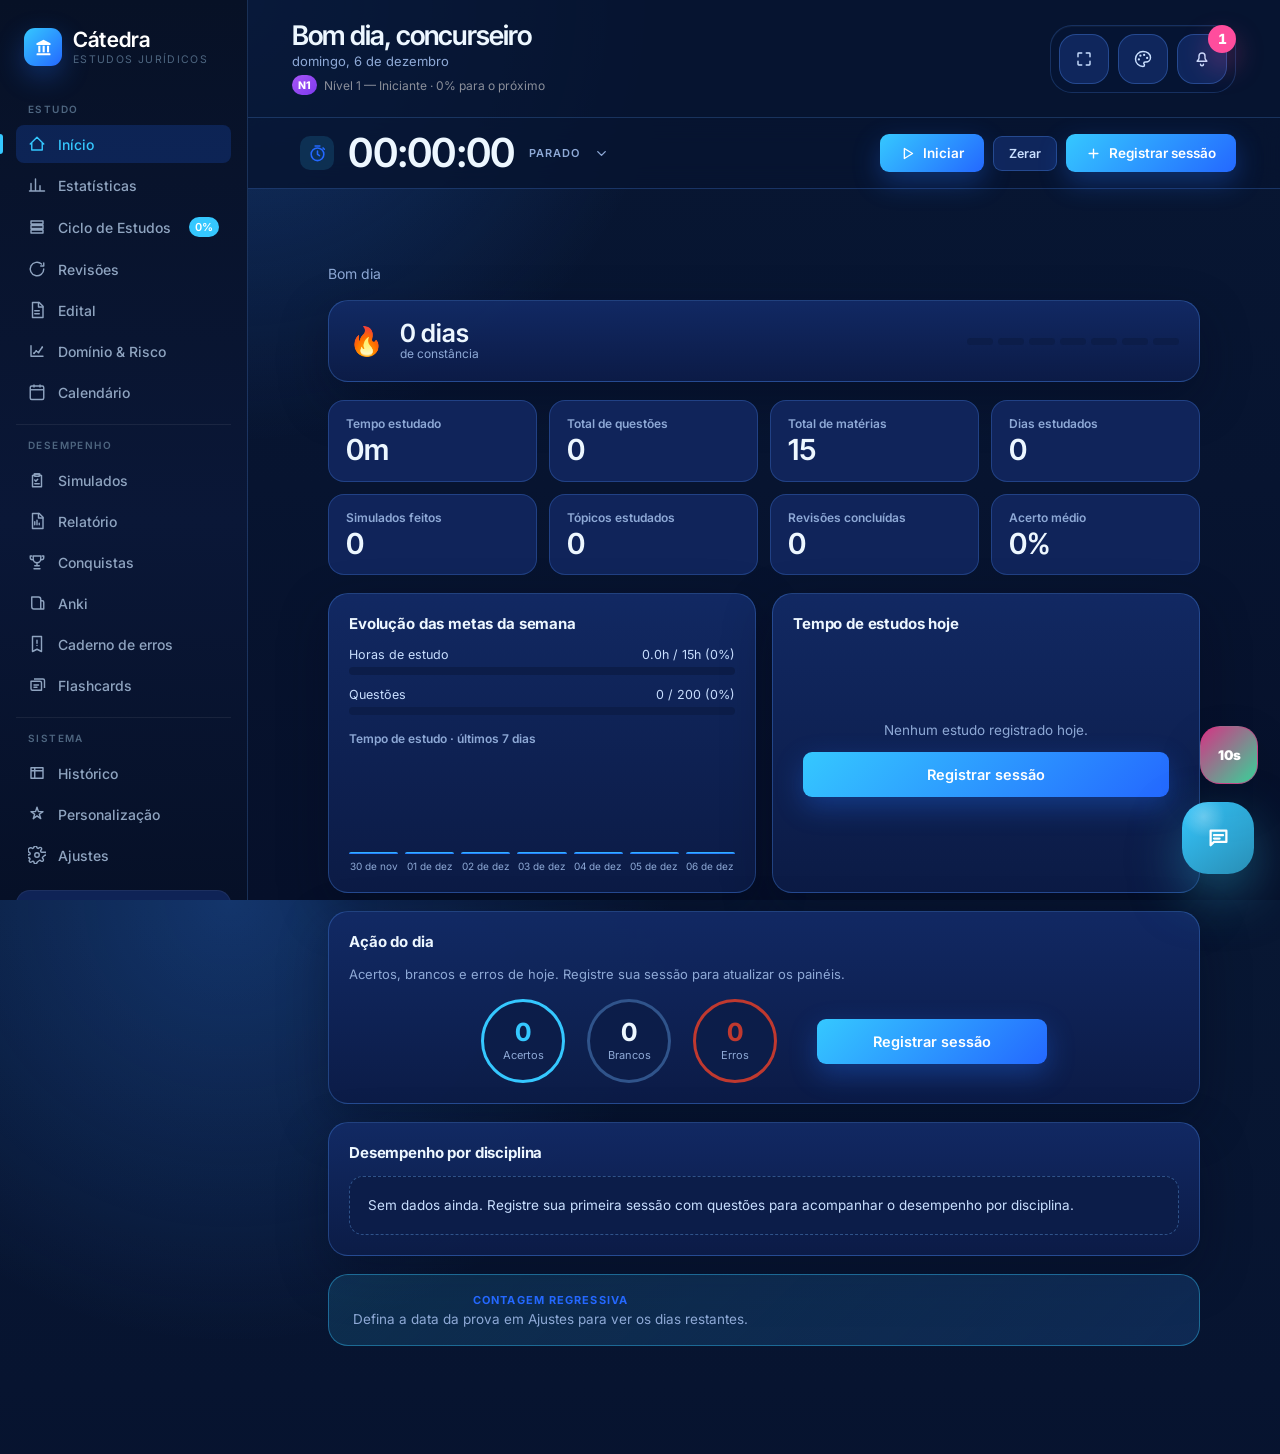
==== commit 58fbd55f: "Update Cátedra · Plataforma de Estudos.html" ====
--- a/Cátedra · Plataforma de Estudos.html
+++ b/Cátedra · Plataforma de Estudos.html
@@ -1,4 +1,4 @@
-em<!DOCTYPE html>
+<!DOCTYPE html>
 <html lang="pt-BR">
 <head>
 <meta charset="UTF-8">
@@ -9963,14 +9963,13 @@
 *::-webkit-scrollbar-thumb:hover{background:var(--text-3);border:2px solid transparent;background-clip:content-box;}
 *::-webkit-scrollbar-track{background:transparent;}
 </style>
-</body>
-</html>
-
-<script>(function(){function catedraNormStr(s){return String(s==null?'':s).normalize('NFD').replace(/[\u0300-\u036f]/g,'').toLowerCase().trim().replace(/\s+/g,' ');} function catedraReconcile(state,dryRun){var report={changed:0,orphans:[],details:[]};if(!state||!Array.isArray(state.discs)||!Array.isArray(state.edital))return report;var canon={};state.discs.forEach(function(d){var n=catedraNormStr(d);if(!(n in canon))canon[n]=d;});var exact={};state.discs.forEach(function(d){exact[d]=true;});state.edital.forEach(function(it){if(!it||typeof it.disc!=='string')return;if(exact[it.disc])return;var n=catedraNormStr(it.disc);if(n in canon){report.changed++;report.details.push({from:it.disc,to:canon[n]});if(!dryRun)it.disc=canon[n];}else{report.orphans.push({disc:it.disc,topic:it.t});}});return report;} window.catedraNormStr=catedraNormStr;window.catedraReconcile=catedraReconcile;try{if(typeof window.save==='function'&&!window.__catedraReconcileHooked){var _origSave=window.save;window.save=function(){try{var raw=localStorage.getItem('catedra:state');if(raw){var st=JSON.parse(raw);var rep=catedraReconcile(st,false);if(rep.changed>0){localStorage.setItem('catedra:state',JSON.stringify(st));if(rep.orphans.length)console.warn('[CATEDRA] orfaos detectados (nao removidos):',rep.orphans);}}}catch(e){console.warn('[CATEDRA] reconcile skip:',e);}return _origSave.apply(this,arguments);};window.__catedraReconcileHooked=true;}}catch(e){console.warn('[CATEDRA] hook skip:',e);}})();</script></script>
-
-<script>(function(){var tries=0;function applyExt(){if(window.__catedraRefreshExtended)return;if(typeof window.__catedraRefreshAll==='function'){var _o=window.__catedraRefreshAll;window.__catedraRefreshAll=function(){var r=_o.apply(this,arguments);['recomputeQuadro','renderQuadro','renderDiscs','renderWeek'].forEach(function(fn){try{if(typeof window[fn]==='function')window[fn]();}catch(e){}});return r;};window.__catedraRefreshExtended=true;}else if(tries++<60){setTimeout(applyExt,250);}}if(document.readyState==='complete'){applyExt();}else{window.addEventListener('load',applyExt);}setTimeout(applyExt,1000);})();</script></script>
-
-                                                                                           <script>(function(){var tries=0;function showOrphanAlert(){try{var raw=localStorage.getItem('catedra:state');if(!raw)return;var st=JSON.parse(raw);if(typeof window.catedraReconcile!=='function')return;var rep=window.catedraReconcile(st,true);var box=document.getElementById('catedra-orphan-alert');if(!rep.orphans||!rep.orphans.length){if(box)box.style.display='none';return;}if(!box){box=document.createElement('div');box.id='catedra-orphan-alert';box.style.cssText='position:fixed;bottom:16px;left:16px;max-width:360px;z-index:99999;background:#fff7ed;border:1px solid #fdba74;color:#7c2d12;padding:12px 14px;border-radius:10px;box-shadow:0 8px 30px rgba(20,20,30,.15);font:13px/1.4 system-ui,sans-serif;';document.body.appendChild(box);}var names=rep.orphans.slice(0,5).map(function(o){return (o.topic||'')+' ('+o.disc+')';}).join('; ');var extra=rep.orphans.length>5?(' e mais '+(rep.orphans.length-5)):'';box.innerHTML='<b>Dados orfaos detectados</b><br>'+rep.orphans.length+' topico(s) ligados a disciplina inexistente'+extra+'. Nada foi removido. Revise: '+names+'.<br><button id="catedra-orphan-x" style="margin-top:8px;background:#7c2d12;color:#fff;border:none;padding:4px 10px;border-radius:6px;cursor:pointer;">Dispensar</button>';box.style.display='block';var x=document.getElementById('catedra-orphan-x');if(x)x.onclick=function(){box.style.display='none';};}catch(e){}}function applyOrphan(){if(window.__catedraOrphanReady)return;if(typeof window.catedraReconcile==='function'){window.catedraOrphanAlert=showOrphanAlert;window.__catedraOrphanReady=true;showOrphanAlert();}else if(tries++<60){setTimeout(applyOrphan,250);}}if(document.readyState==='complete'){applyOrphan();}else{window.addEventListener('load',applyOrphan);}setTimeout(applyOrphan,1200);})();</script></script>
+
+
+<script>(function(){function catedraNormStr(s){return String(s==null?'':s).normalize('NFD').replace(/[\u0300-\u036f]/g,'').toLowerCase().trim().replace(/\s+/g,' ');} function catedraReconcile(state,dryRun){var report={changed:0,orphans:[],details:[]};if(!state||!Array.isArray(state.discs)||!Array.isArray(state.edital))return report;var canon={};state.discs.forEach(function(d){var n=catedraNormStr(d);if(!(n in canon))canon[n]=d;});var exact={};state.discs.forEach(function(d){exact[d]=true;});state.edital.forEach(function(it){if(!it||typeof it.disc!=='string')return;if(exact[it.disc])return;var n=catedraNormStr(it.disc);if(n in canon){report.changed++;report.details.push({from:it.disc,to:canon[n]});if(!dryRun)it.disc=canon[n];}else{report.orphans.push({disc:it.disc,topic:it.t});}});return report;} window.catedraNormStr=catedraNormStr;window.catedraReconcile=catedraReconcile;try{if(typeof window.save==='function'&&!window.__catedraReconcileHooked){var _origSave=window.save;window.save=function(){try{var raw=localStorage.getItem('catedra:state');if(raw){var st=JSON.parse(raw);var rep=catedraReconcile(st,false);if(rep.changed>0){localStorage.setItem('catedra:state',JSON.stringify(st));if(rep.orphans.length)console.warn('[CATEDRA] orfaos detectados (nao removidos):',rep.orphans);}}}catch(e){console.warn('[CATEDRA] reconcile skip:',e);}return _origSave.apply(this,arguments);};window.__catedraReconcileHooked=true;}}catch(e){console.warn('[CATEDRA] hook skip:',e);}})();</script>
+
+<script>(function(){var tries=0;function applyExt(){if(window.__catedraRefreshExtended)return;if(typeof window.__catedraRefreshAll==='function'){var _o=window.__catedraRefreshAll;window.__catedraRefreshAll=function(){var r=_o.apply(this,arguments);['recomputeQuadro','renderQuadro','renderDiscs','renderWeek'].forEach(function(fn){try{if(typeof window[fn]==='function')window[fn]();}catch(e){}});return r;};window.__catedraRefreshExtended=true;}else if(tries++<60){setTimeout(applyExt,250);}}if(document.readyState==='complete'){applyExt();}else{window.addEventListener('load',applyExt);}setTimeout(applyExt,1000);})();</script>
+
+                                                                                           <script>(function(){var tries=0;function showOrphanAlert(){try{var raw=localStorage.getItem('catedra:state');if(!raw)return;var st=JSON.parse(raw);if(typeof window.catedraReconcile!=='function')return;var rep=window.catedraReconcile(st,true);var box=document.getElementById('catedra-orphan-alert');if(!rep.orphans||!rep.orphans.length){if(box)box.style.display='none';return;}if(!box){box=document.createElement('div');box.id='catedra-orphan-alert';box.style.cssText='position:fixed;bottom:16px;left:16px;max-width:360px;z-index:99999;background:#fff7ed;border:1px solid #fdba74;color:#7c2d12;padding:12px 14px;border-radius:10px;box-shadow:0 8px 30px rgba(20,20,30,.15);font:13px/1.4 system-ui,sans-serif;';document.body.appendChild(box);}var names=rep.orphans.slice(0,5).map(function(o){return (o.topic||'')+' ('+o.disc+')';}).join('; ');var extra=rep.orphans.length>5?(' e mais '+(rep.orphans.length-5)):'';box.innerHTML='<b>Dados orfaos detectados</b><br>'+rep.orphans.length+' topico(s) ligados a disciplina inexistente'+extra+'. Nada foi removido. Revise: '+names+'.<br><button id="catedra-orphan-x" style="margin-top:8px;background:#7c2d12;color:#fff;border:none;padding:4px 10px;border-radius:6px;cursor:pointer;">Dispensar</button>';box.style.display='block';var x=document.getElementById('catedra-orphan-x');if(x)x.onclick=function(){box.style.display='none';};}catch(e){}}function applyOrphan(){if(window.__catedraOrphanReady)return;if(typeof window.catedraReconcile==='function'){window.catedraOrphanAlert=showOrphanAlert;window.__catedraOrphanReady=true;showOrphanAlert();}else if(tries++<60){setTimeout(applyOrphan,250);}}if(document.readyState==='complete'){applyOrphan();}else{window.addEventListener('load',applyOrphan);}setTimeout(applyOrphan,1200);})();</script>
 
 
 <style id="v2h-style">
@@ -11389,3 +11388,5 @@
   setInterval(boot,1800);
 })();
 </script>
+</body>
+</html>
